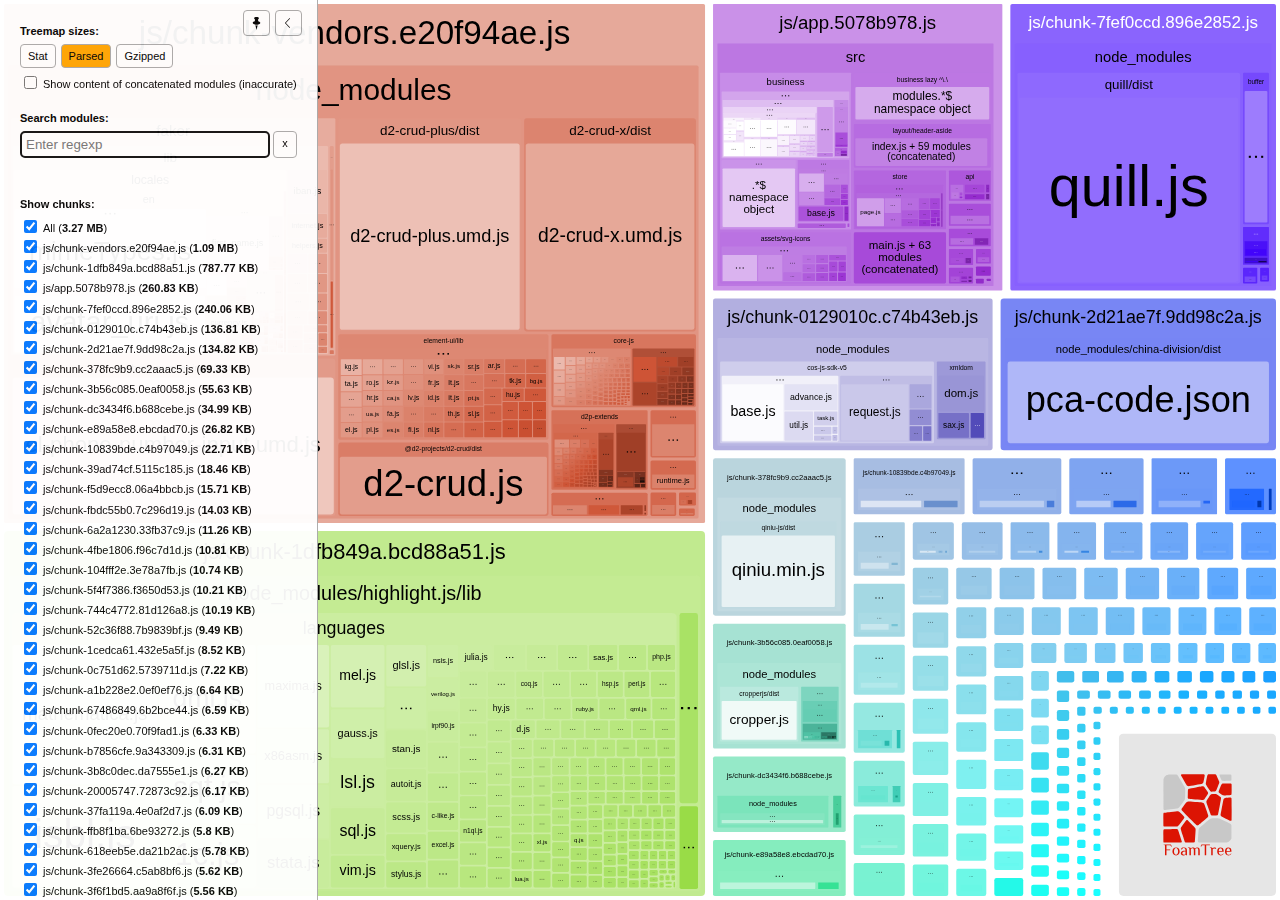
==== report.html @ 3e51a8f6 "platform pm" ====
<!DOCTYPE html>
<html>
  <head>
    <meta charset="UTF-8"/>
    <meta name="viewport" content="width=device-width, initial-scale=1"/>
    <title>platform-admin-pm [8 Sep 2020 at 11:43]</title>
    <link rel="shortcut icon" href="[data-uri]" type="image/x-icon" />

    <script>
      window.enableWebSocket = false;
    </script>
    
  <!-- viewer.js -->
  <script>
    !function(e){var t={};function n(r){if(t[r])return t[r].exports;var i=t[r]={i:r,l:!1,exports:{}};return e[r].call(i.exports,i,i.exports,n),i.l=!0,i.exports}n.m=e,n.c=t,n.d=function(e,t,r){n.o(e,t)||Object.defineProperty(e,t,{enumerable:!0,get:r})},n.r=function(e){"undefined"!=typeof Symbol&&Symbol.toStringTag&&Object.defineProperty(e,Symbol.toStringTag,{value:"Module"}),Object.defineProperty(e,"__esModule",{value:!0})},n.t=function(e,t){if(1&t&&(e=n(e)),8&t)return e;if(4&t&&"object"==typeof e&&e&&e.__esModule)return e;var r=Object.create(null);if(n.r(r),Object.defineProperty(r,"default",{enumerable:!0,value:e}),2&t&&"string"!=typeof e)for(var i in e)n.d(r,i,function(t){return e[t]}.bind(null,i));return r},n.n=function(e){var t=e&&e.__esModule?function(){return e.default}:function(){return e};return n.d(t,"a",t),t},n.o=function(e,t){return Object.prototype.hasOwnProperty.call(e,t)},n.p="/",n(n.s=69)}([function(e,t,n){var r;
/*!
  Copyright (c) 2017 Jed Watson.
  Licensed under the MIT License (MIT), see
  http://jedwatson.github.io/classnames
*/
/*!
  Copyright (c) 2017 Jed Watson.
  Licensed under the MIT License (MIT), see
  http://jedwatson.github.io/classnames
*/
!function(){"use strict";var n={}.hasOwnProperty;function i(){for(var e=[],t=0;t<arguments.length;t++){var r=arguments[t];if(r){var o=typeof r;if("string"===o||"number"===o)e.push(r);else if(Array.isArray(r)&&r.length){var a=i.apply(null,r);a&&e.push(a)}else if("object"===o)for(var s in r)n.call(r,s)&&r[s]&&e.push(s)}}return e.join(" ")}e.exports?(i.default=i,e.exports=i):void 0===(r=function(){return i}.apply(t,[]))||(e.exports=r)}()},function(e,t,n){var r=n(40);"string"==typeof r&&(r=[[e.i,r,""]]);var i={hmr:!0,transform:void 0,insertInto:void 0};n(3)(r,i);r.locals&&(e.exports=r.locals)},function(e,t,n){"use strict";e.exports=function(e){var t=[];return t.toString=function(){return this.map(function(t){var n=function(e,t){var n=e[1]||"",r=e[3];if(!r)return n;if(t&&"function"==typeof btoa){var i=(a=r,"/*# sourceMappingURL=data:application/json;charset=utf-8;base64,"+btoa(unescape(encodeURIComponent(JSON.stringify(a))))+" */"),o=r.sources.map(function(e){return"/*# sourceURL="+r.sourceRoot+e+" */"});return[n].concat(o).concat([i]).join("\n")}var a;return[n].join("\n")}(t,e);return t[2]?"@media "+t[2]+"{"+n+"}":n}).join("")},t.i=function(e,n){"string"==typeof e&&(e=[[null,e,""]]);for(var r={},i=0;i<this.length;i++){var o=this[i][0];null!=o&&(r[o]=!0)}for(i=0;i<e.length;i++){var a=e[i];null!=a[0]&&r[a[0]]||(n&&!a[2]?a[2]=n:n&&(a[2]="("+a[2]+") and ("+n+")"),t.push(a))}},t}},function(e,t,n){var r,i,o={},a=(r=function(){return window&&document&&document.all&&!window.atob},function(){return void 0===i&&(i=r.apply(this,arguments)),i}),s=function(e){var t={};return function(e,n){if("function"==typeof e)return e();if(void 0===t[e]){var r=function(e,t){return t?t.querySelector(e):document.querySelector(e)}.call(this,e,n);if(window.HTMLIFrameElement&&r instanceof window.HTMLIFrameElement)try{r=r.contentDocument.head}catch(i){r=null}t[e]=r}return t[e]}}(),u=null,l=0,c=[],h=n(29);function f(e,t){for(var n=0;n<e.length;n++){var r=e[n],i=o[r.id];if(i){i.refs++;for(var a=0;a<i.parts.length;a++)i.parts[a](r.parts[a]);for(;a<r.parts.length;a++)i.parts.push(y(r.parts[a],t))}else{var s=[];for(a=0;a<r.parts.length;a++)s.push(y(r.parts[a],t));o[r.id]={id:r.id,refs:1,parts:s}}}}function d(e,t){for(var n=[],r={},i=0;i<e.length;i++){var o=e[i],a=t.base?o[0]+t.base:o[0],s={css:o[1],media:o[2],sourceMap:o[3]};r[a]?r[a].parts.push(s):n.push(r[a]={id:a,parts:[s]})}return n}function p(e,t){var n=s(e.insertInto);if(!n)throw new Error("Couldn't find a style target. This probably means that the value for the 'insertInto' parameter is invalid.");var r=c[c.length-1];if("top"===e.insertAt)r?r.nextSibling?n.insertBefore(t,r.nextSibling):n.appendChild(t):n.insertBefore(t,n.firstChild),c.push(t);else if("bottom"===e.insertAt)n.appendChild(t);else{if("object"!=typeof e.insertAt||!e.insertAt.before)throw new Error("[Style Loader]\n\n Invalid value for parameter 'insertAt' ('options.insertAt') found.\n Must be 'top', 'bottom', or Object.\n (https://github.com/webpack-contrib/style-loader#insertat)\n");var i=s(e.insertAt.before,n);n.insertBefore(t,i)}}function g(e){if(null===e.parentNode)return!1;e.parentNode.removeChild(e);var t=c.indexOf(e);t>=0&&c.splice(t,1)}function b(e){var t=document.createElement("style");if(void 0===e.attrs.type&&(e.attrs.type="text/css"),void 0===e.attrs.nonce){var r=function(){0;return n.nc}();r&&(e.attrs.nonce=r)}return v(t,e.attrs),p(e,t),t}function v(e,t){Object.keys(t).forEach(function(n){e.setAttribute(n,t[n])})}function y(e,t){var n,r,i,o;if(t.transform&&e.css){if(!(o="function"==typeof t.transform?t.transform(e.css):t.transform.default(e.css)))return function(){};e.css=o}if(t.singleton){var a=l++;n=u||(u=b(t)),r=w.bind(null,n,a,!1),i=w.bind(null,n,a,!0)}else e.sourceMap&&"function"==typeof URL&&"function"==typeof URL.createObjectURL&&"function"==typeof URL.revokeObjectURL&&"function"==typeof Blob&&"function"==typeof btoa?(n=function(e){var t=document.createElement("link");return void 0===e.attrs.type&&(e.attrs.type="text/css"),e.attrs.rel="stylesheet",v(t,e.attrs),p(e,t),t}(t),r=function(e,t,n){var r=n.css,i=n.sourceMap,o=void 0===t.convertToAbsoluteUrls&&i;(t.convertToAbsoluteUrls||o)&&(r=h(r));i&&(r+="\n/*# sourceMappingURL=data:application/json;base64,"+btoa(unescape(encodeURIComponent(JSON.stringify(i))))+" */");var a=new Blob([r],{type:"text/css"}),s=e.href;e.href=URL.createObjectURL(a),s&&URL.revokeObjectURL(s)}.bind(null,n,t),i=function(){g(n),n.href&&URL.revokeObjectURL(n.href)}):(n=b(t),r=function(e,t){var n=t.css,r=t.media;r&&e.setAttribute("media",r);if(e.styleSheet)e.styleSheet.cssText=n;else{for(;e.firstChild;)e.removeChild(e.firstChild);e.appendChild(document.createTextNode(n))}}.bind(null,n),i=function(){g(n)});return r(e),function(t){if(t){if(t.css===e.css&&t.media===e.media&&t.sourceMap===e.sourceMap)return;r(e=t)}else i()}}e.exports=function(e,t){if("undefined"!=typeof DEBUG&&DEBUG&&"object"!=typeof document)throw new Error("The style-loader cannot be used in a non-browser environment");(t=t||{}).attrs="object"==typeof t.attrs?t.attrs:{},t.singleton||"boolean"==typeof t.singleton||(t.singleton=a()),t.insertInto||(t.insertInto="head"),t.insertAt||(t.insertAt="bottom");var n=d(e,t);return f(n,t),function(e){for(var r=[],i=0;i<n.length;i++){var a=n[i];(s=o[a.id]).refs--,r.push(s)}e&&f(d(e,t),t);for(i=0;i<r.length;i++){var s;if(0===(s=r[i]).refs){for(var u=0;u<s.parts.length;u++)s.parts[u]();delete o[s.id]}}}};var m,x=(m=[],function(e,t){return m[e]=t,m.filter(Boolean).join("\n")});function w(e,t,n,r){var i=n?"":r.css;if(e.styleSheet)e.styleSheet.cssText=x(t,i);else{var o=document.createTextNode(i),a=e.childNodes;a[t]&&e.removeChild(a[t]),a.length?e.insertBefore(o,a[t]):e.appendChild(o)}}},function(e,t,n){var r=n(32);"string"==typeof r&&(r=[[e.i,r,""]]);var i={hmr:!0,transform:void 0,insertInto:void 0};n(3)(r,i);r.locals&&(e.exports=r.locals)},function(e,t,n){"use strict";
/**
 * filesize
 *
 * @copyright 2018 Jason Mulligan <jason.mulligan@avoidwork.com>
 * @license BSD-3-Clause
 * @version 3.6.1
 */
/**
 * filesize
 *
 * @copyright 2018 Jason Mulligan <jason.mulligan@avoidwork.com>
 * @license BSD-3-Clause
 * @version 3.6.1
 */
!function(t){var n=/^(b|B)$/,r={iec:{bits:["b","Kib","Mib","Gib","Tib","Pib","Eib","Zib","Yib"],bytes:["B","KiB","MiB","GiB","TiB","PiB","EiB","ZiB","YiB"]},jedec:{bits:["b","Kb","Mb","Gb","Tb","Pb","Eb","Zb","Yb"],bytes:["B","KB","MB","GB","TB","PB","EB","ZB","YB"]}},i={iec:["","kibi","mebi","gibi","tebi","pebi","exbi","zebi","yobi"],jedec:["","kilo","mega","giga","tera","peta","exa","zetta","yotta"]};function o(e){var t,o,a,s,u,l,c,h,f,d,p,g,b,v=arguments.length>1&&void 0!==arguments[1]?arguments[1]:{},y=[],m=0,x=void 0,w=void 0;if(isNaN(e))throw new Error("Invalid arguments");return o=!0===v.bits,f=!0===v.unix,t=v.base||2,h=void 0!==v.round?v.round:f?1:2,d=void 0!==v.separator&&v.separator||"",p=void 0!==v.spacer?v.spacer:f?"":" ",b=v.symbols||v.suffixes||{},g=2===t&&v.standard||"jedec",c=v.output||"string",s=!0===v.fullform,u=v.fullforms instanceof Array?v.fullforms:[],x=void 0!==v.exponent?v.exponent:-1,a=t>2?1e3:1024,(l=(w=Number(e))<0)&&(w=-w),(-1===x||isNaN(x))&&(x=Math.floor(Math.log(w)/Math.log(a)))<0&&(x=0),x>8&&(x=8),0===w?(y[0]=0,y[1]=f?"":r[g][o?"bits":"bytes"][x]):(m=w/(2===t?Math.pow(2,10*x):Math.pow(1e3,x)),o&&(m*=8)>=a&&x<8&&(m/=a,x++),y[0]=Number(m.toFixed(x>0?h:0)),y[1]=10===t&&1===x?o?"kb":"kB":r[g][o?"bits":"bytes"][x],f&&(y[1]="jedec"===g?y[1].charAt(0):x>0?y[1].replace(/B$/,""):y[1],n.test(y[1])&&(y[0]=Math.floor(y[0]),y[1]=""))),l&&(y[0]=-y[0]),y[1]=b[y[1]]||y[1],"array"===c?y:"exponent"===c?x:"object"===c?{value:y[0],suffix:y[1],symbol:y[1]}:(s&&(y[1]=u[x]?u[x]:i[g][x]+(o?"bit":"byte")+(1===y[0]?"":"s")),d.length>0&&(y[0]=y[0].toString().replace(".",d)),y.join(p))}o.partial=function(e){return function(t){return o(t,e)}},e.exports=o}("undefined"!=typeof window&&window)},function(e,t,n){var r=n(48);"string"==typeof r&&(r=[[e.i,r,""]]);var i={hmr:!0,transform:void 0,insertInto:void 0};n(3)(r,i);r.locals&&(e.exports=r.locals)},function(e,t,n){var r=n(37);"string"==typeof r&&(r=[[e.i,r,""]]);var i={hmr:!0,transform:void 0,insertInto:void 0};n(3)(r,i);r.locals&&(e.exports=r.locals)},function(e,t,n){var r=n(59),i=n(14),o=/[&<>"']/g,a=RegExp(o.source);e.exports=function(e){return(e=i(e))&&a.test(e)?e.replace(o,r):e}},function(e,t,n){var r=n(30);"string"==typeof r&&(r=[[e.i,r,""]]);var i={hmr:!0,transform:void 0,insertInto:void 0};n(3)(r,i);r.locals&&(e.exports=r.locals)},function(e,t,n){var r=n(31);"string"==typeof r&&(r=[[e.i,r,""]]);var i={hmr:!0,transform:void 0,insertInto:void 0};n(3)(r,i);r.locals&&(e.exports=r.locals)},function(e,t,n){var r=n(36);"string"==typeof r&&(r=[[e.i,r,""]]);var i={hmr:!0,transform:void 0,insertInto:void 0};n(3)(r,i);r.locals&&(e.exports=r.locals)},function(e,t,n){var r=n(61);"string"==typeof r&&(r=[[e.i,r,""]]);var i={hmr:!0,transform:void 0,insertInto:void 0};n(3)(r,i);r.locals&&(e.exports=r.locals)},function(e,t,n){var r=n(19).Symbol;e.exports=r},function(e,t,n){var r=n(56);e.exports=function(e){return null==e?"":r(e)}},function(e,t,n){var r=n(28);"string"==typeof r&&(r=[[e.i,r,""]]);var i={hmr:!0,transform:void 0,insertInto:void 0};n(3)(r,i);r.locals&&(e.exports=r.locals)},function(e,t,n){var r=n(38);"string"==typeof r&&(r=[[e.i,r,""]]);var i={hmr:!0,transform:void 0,insertInto:void 0};n(3)(r,i);r.locals&&(e.exports=r.locals)},function(e,t,n){var r=n(39);"string"==typeof r&&(r=[[e.i,r,""]]);var i={hmr:!0,transform:void 0,insertInto:void 0};n(3)(r,i);r.locals&&(e.exports=r.locals)},function(e,t){e.exports=function(e){var t=typeof e;return null!=e&&("object"==t||"function"==t)}},function(e,t,n){var r=n(42),i="object"==typeof self&&self&&self.Object===Object&&self,o=r||i||Function("return this")();e.exports=o},function(e,t,n){var r=n(44),i=n(47),o="[object Symbol]";e.exports=function(e){return"symbol"==typeof e||i(e)&&r(e)==o}},function(e,t){var n=RegExp("[\\u200d\\ud800-\\udfff\\u0300-\\u036f\\ufe20-\\ufe2f\\u20d0-\\u20ff\\ufe0e\\ufe0f]");e.exports=function(e){return n.test(e)}},function(e,t){
/**
 * Carrot Search FoamTree HTML5 (demo variant)
 * v3.4.5, 4fa198d722d767b68d0409e88290ea6de98d1eaa/4fa198d7, build FOAMTREE-SOFTWARE4-DIST-39, Jul 26, 2017
 * 
 * Carrot Search confidential.
 * Copyright 2002-2017, Carrot Search s.c, All Rights Reserved.
 */
!function(){var e,t=function(){var e,n=window.navigator.userAgent;try{window.localStorage.setItem("ftap5caavc","ftap5caavc"),window.localStorage.removeItem("ftap5caavc"),e=!0}catch(r){e=!1}return{of:function(){return/webkit/i.test(n)},mf:function(){return/Mac/.test(n)},lf:function(){return/iPad|iPod|iPhone/.test(n)},hf:function(){return/Android/.test(n)},ii:function(){return"ontouchstart"in window||!!window.DocumentTouch&&document instanceof window.DocumentTouch},hi:function(){return e},gi:function(){var e=document.createElement("canvas");return!(!e.getContext||!e.getContext("2d"))},Dd:function(e,n){return[].forEach&&t.gi()?e&&e():n&&n()}}}(),n=function(){function e(){return window.performance&&(window.performance.now||window.performance.mozNow||window.performance.msNow||window.performance.oNow||window.performance.webkitNow)||Date.now}var t=e();return{create:function(){return{now:(t=e(),function(){return t.call(window.performance)})};var t},now:function(){return t.call(window.performance)}}}();function r(){function r(){if(!u)throw"AF0";var e=n.now();0!==l&&(o.Kd=e-l),l=e,s=s.filter(function(e){return null!==e}),o.frames++;for(var t=0;t<s.length;t++){var r=s[t];null!==r&&(!0===r.ye.call(r.Yg)?s[t]=null:m.Sc(r.repeat)&&(r.repeat=r.repeat-1,0>=r.repeat&&(s[t]=null)))}s=s.filter(function(e){return null!==e}),u=!1,i(),0!==(e=n.now()-e)&&(o.Jd=e),o.totalTime+=e,o.Oe=1e3*o.frames/o.totalTime,l=0===s.length?0:n.now()}function i(){0<s.length&&!u&&(u=!0,a(r))}var o=this.rg={frames:0,totalTime:0,Jd:0,Kd:0,Oe:0};e=o;var a=function(){return t.lf()?function(e){window.setTimeout(e,0)}:window.requestAnimationFrame||window.webkitRequestAnimationFrame||window.mozRequestAnimationFrame||window.oRequestAnimationFrame||window.msRequestAnimationFrame||(e=n.create(),function(t){var n=0;window.setTimeout(function(){var r=e.now();t(),n=e.now()-r},16>n?16-n:0)});var e}(),s=[],u=!1,l=0;this.repeat=function(e,t,n){this.cancel(e),s.push({ye:e,Yg:n,repeat:t}),i()},this.d=function(e,t){this.repeat(e,1,t)},this.cancel=function(e){for(var t=0;t<s.length;t++){var n=s[t];null!==n&&n.ye===e&&(s[t]=null)}},this.k=function(){s=[]}}var i,o=t.Dd(function(){function e(){this.buffer=[],this.oa=0,this.Gc=m.extend({},s)}function t(e){return function(){var t,n=this.buffer,r=this.oa;for(n[r++]="call",n[r++]=e,n[r++]=arguments.length,t=0;t<arguments.length;t++)n[r++]=arguments[t];this.oa=r}}function n(e){return function(){return r[e].apply(r,arguments)}}(i=document.createElement("canvas")).width=1,i.height=1;var r=i.getContext("2d"),i=["font"],a="fillStyle globalAlpha globalCompositeOperation lineCap lineDashOffset lineJoin lineWidth miterLimit shadowBlur shadowColor shadowOffsetX shadowOffsetY strokeStyle textAlign textBaseline".split(" "),s={};return a.concat(i).forEach(function(e){s[e]=r[e]}),e.prototype.clear=function(){this.oa=0},e.prototype.Na=function(){return 0===this.oa},e.prototype.Ta=function(e){e instanceof o?function(e,t,n){for(var r=0,i=e.oa,o=e.buffer;r<n;)o[i++]=t[r++];e.oa=i}(e,this.buffer,this.oa):function(e,t,n,r){for(var i=0;i<n;)switch(t[i++]){case"set":e[t[i++]]=t[i++];break;case"setGlobalAlpha":e[t[i++]]=t[i++]*r;break;case"call":var o=t[i++];switch(t[i++]){case 0:e[o]();break;case 1:e[o](t[i++]);break;case 2:e[o](t[i++],t[i++]);break;case 3:e[o](t[i++],t[i++],t[i++]);break;case 4:e[o](t[i++],t[i++],t[i++],t[i++]);break;case 5:e[o](t[i++],t[i++],t[i++],t[i++],t[i++]);break;case 6:e[o](t[i++],t[i++],t[i++],t[i++],t[i++],t[i++]);break;case 7:e[o](t[i++],t[i++],t[i++],t[i++],t[i++],t[i++],t[i++]);break;case 8:e[o](t[i++],t[i++],t[i++],t[i++],t[i++],t[i++],t[i++],t[i++]);break;case 9:e[o](t[i++],t[i++],t[i++],t[i++],t[i++],t[i++],t[i++],t[i++],t[i++]);break;default:throw"CB0"}}}(e,this.buffer,this.oa,m.B(e.globalAlpha,1))},e.prototype.replay=e.prototype.Ta,e.prototype.d=function(){return new e},e.prototype.scratch=e.prototype.d,"arc arcTo beginPath bezierCurveTo clearRect clip closePath drawImage fill fillRect fillText lineTo moveTo putImageData quadraticCurveTo rect rotate scale setLineDash setTransform stroke strokeRect strokeText transform translate".split(" ").forEach(function(n){e.prototype[n]=t(n)}),["measureText","createLinearGradient","createRadialGradient","createPattern","getLineDash"].forEach(function(t){e.prototype[t]=n(t)}),["save","restore"].forEach(function(r){e.prototype[r]=function(e,t){return function(){e.apply(this,arguments),t.apply(this,arguments)}}(t(r),n(r))}),i.forEach(function(t){Object.defineProperty(e.prototype,t,{set:function(e){r[t]=e,this.Gc[t]=e;var n=this.buffer;n[this.oa++]="set",n[this.oa++]=t,n[this.oa++]=e},get:function(){return this.Gc[t]}})}),a.forEach(function(t){Object.defineProperty(e.prototype,t,{set:function(e){this.Gc[t]=e;var n=this.buffer;n[this.oa++]="globalAlpha"===t?"setGlobalAlpha":"set",n[this.oa++]=t,n[this.oa++]=e},get:function(){return this.Gc[t]}})}),e.prototype.roundRect=function(e,t,n,r,i){this.beginPath(),this.moveTo(e+i,t),this.lineTo(e+n-i,t),this.quadraticCurveTo(e+n,t,e+n,t+i),this.lineTo(e+n,t+r-i),this.quadraticCurveTo(e+n,t+r,e+n-i,t+r),this.lineTo(e+i,t+r),this.quadraticCurveTo(e,t+r,e,t+r-i),this.lineTo(e,t+i),this.quadraticCurveTo(e,t,e+i,t),this.closePath()},e.prototype.fillPolygonWithText=function(e,t,n,r,i){i||(i={});var a={sb:m.B(i.maxFontSize,D.Ea.sb),Zc:m.B(i.minFontSize,D.Ea.Zc),lineHeight:m.B(i.lineHeight,D.Ea.lineHeight),pb:m.B(i.horizontalPadding,D.Ea.pb),eb:m.B(i.verticalPadding,D.Ea.eb),tb:m.B(i.maxTotalTextHeight,D.Ea.tb),fontFamily:m.B(i.fontFamily,D.Ea.fontFamily),fontStyle:m.B(i.fontStyle,D.Ea.fontStyle),fontVariant:m.B(i.fontVariant,D.Ea.fontVariant),fontWeight:m.B(i.fontWeight,D.Ea.fontWeight),verticalAlign:m.B(i.verticalAlign,D.Ea.verticalAlign)},s=i.cache;if(s&&m.Q(i,"area")){s.jd||(s.jd=new o);var u=i.area,l=m.B(i.cacheInvalidationThreshold,.05);e=D.xe(a,this,r,e,z.q(e,{}),{x:t,y:n},i.allowForcedSplit||!1,i.allowEllipsis||!1,s,u,l,i.invalidateCache)}else e=D.Le(a,this,r,e,z.q(e,{}),{x:t,y:n},i.allowForcedSplit||!1,i.allowEllipsis||!1);return e.la?{fit:!0,lineCount:e.mc,fontSize:e.fontSize,box:{x:e.da.x,y:e.da.y,w:e.da.f,h:e.da.i},ellipsis:e.ec}:{fit:!1}},e}),a=t.Dd(function(){function e(e){this.O=e,this.d=[],this.Ib=[void 0],this.Nc=["#SIZE#px sans-serif"],this.Ld=[0],this.Md=[1],this.ie=[0],this.je=[0],this.ke=[0],this.Qd=[10],this.hc=[10],this.Sb=[this.Ib,this.Nc,this.hc,this.Ld,this.Md,this.ie,this.Qd,this.je,this.ke],this.ga=[1,0,0,1,0,0]}function t(e){var t=e.O,n=e.Sb[0].length-1;e.Ib[n]&&(t.setLineDash(e.Ib[n]),t.Tj=e.Ld[n]),t.miterLimit=e.Qd[n],t.lineWidth=e.Md[n],t.shadowBlur=e.ie[n],t.shadowOffsetX=e.je[n],t.shadowOffsetY=e.ke[n],t.font=e.Nc[n].replace("#SIZE#",e.hc[n].toString())}function n(e,t,n){return e*n[0]+t*n[2]+n[4]}function r(e,t,n){return e*n[1]+t*n[3]+n[5]}function i(e,t){for(var n=0;n<e.length;n++)e[n]*=t[0];return e}e.prototype.save=function(){this.d.push(this.ga.slice(0));for(var e=0;e<this.Sb.length;e++){var t=this.Sb[e];t.push(t[t.length-1])}this.O.save()},e.prototype.restore=function(){this.ga=this.d.pop();for(var e=0;e<this.Sb.length;e++)this.Sb[e].pop();this.O.restore(),t(this)},e.prototype.scale=function(e,n){(r=this.ga)[0]*=e,r[1]*=e,r[2]*=n,r[3]*=n;var r=this.ga,o=this.Sb,a=o[0].length-1,s=this.Ib[a];for(s&&i(s,r),s=2;s<o.length;s++){o[s][a]*=r[0]}t(this)},e.prototype.translate=function(e,t){var n=this.ga;n[4]+=n[0]*e+n[2]*t,n[5]+=n[1]*e+n[3]*t},["moveTo","lineTo"].forEach(function(t){e.prototype[t]=function(e){return function(t,i){var o=this.ga;return this.O[e].call(this.O,n(t,i,o),r(t,i,o))}}(t)}),["clearRect","fillRect","strokeRect","rect"].forEach(function(t){e.prototype[t]=function(e){return function(t,i,o,a){var s=this.ga;return this.O[e].call(this.O,n(t,i,s),r(t,i,s),o*s[0],a*s[3])}}(t)}),"fill stroke beginPath closePath clip createImageData createPattern getImageData putImageData getLineDash setLineDash".split(" ").forEach(function(t){e.prototype[t]=function(e){return function(){return this.O[e].apply(this.O,arguments)}}(t)}),[{vb:"lineDashOffset",zb:function(e){return e.Ld}},{vb:"lineWidth",zb:function(e){return e.Md}},{vb:"miterLimit",zb:function(e){return e.Qd}},{vb:"shadowBlur",zb:function(e){return e.ie}},{vb:"shadowOffsetX",zb:function(e){return e.je}},{vb:"shadowOffsetY",zb:function(e){return e.ke}}].forEach(function(t){Object.defineProperty(e.prototype,t.vb,{set:function(e){var n=t.zb(this);e*=this.ga[0],n[n.length-1]=e,this.O[t.vb]=e}})});var o=/(\d+(?:\.\d+)?)px/;return Object.defineProperty(e.prototype,"font",{set:function(e){var t=o.exec(e);if(1<t.length){var n=this.hc.length-1;this.hc[n]=parseFloat(t[1]),this.Nc[n]=e.replace(o,"#SIZE#px"),this.O.font=this.Nc[n].replace("#SIZE#",(this.hc[n]*this.ga[0]).toString())}}}),"fillStyle globalAlpha globalCompositeOperation lineCap lineJoin shadowColor strokeStyle textAlign textBaseline".split(" ").forEach(function(t){Object.defineProperty(e.prototype,t,{set:function(e){this.O[t]=e}})}),e.prototype.arc=function(e,t,i,o,a,s){var u=this.ga;this.O.arc(n(e,t,u),r(e,t,u),i*u[0],o,a,s)},e.prototype.arcTo=function(e,t,i,o,a){var s=this.ga;this.O.arc(n(e,t,s),r(e,t,s),n(i,o,s),r(i,o,s),a*s[0])},e.prototype.bezierCurveTo=function(e,t,i,o,a,s){var u=this.ga;this.O.bezierCurveTo(n(e,t,u),r(e,t,u),n(i,o,u),r(i,o,u),n(a,s,u),r(a,s,u))},e.prototype.drawImage=function(e,t,i,o,a,s,u,l,c){function h(t,i,o,a){d.push(n(t,i,f)),d.push(r(t,i,f)),o=m.V(o)?e.width:o,a=m.V(a)?e.height:a,d.push(o*f[0]),d.push(a*f[3])}var f=this.ga,d=[e];m.V(s)?h(t,i,o,a):h(s,u,l,c),this.O.drawImage.apply(this.O,d)},e.prototype.quadraticCurveTo=function(e,t,i,o){var a=this.ga;this.O.quadraticCurveTo(n(e,t,a),r(e,t,a),n(i,o,a),r(i,o,a))},e.prototype.fillText=function(e,t,i,o){var a=this.ga;this.O.fillText(e,n(t,i,a),r(t,i,a),m.Sc(o)?o*a[0]:1e20)},e.prototype.setLineDash=function(e){e=i(e.slice(0),this.ga),this.Ib[this.Ib.length-1]=e,this.O.setLineDash(e)},e}),s=(i=!t.of()||t.lf()||t.hf()?1:7,{eh:function(){function e(e){e.beginPath(),u.le(e,l)}(a=document.createElement("canvas")).width=800,a.height=600;var t,r=a.getContext("2d"),o=a.width,a=a.height,s=0,l=[{x:0,y:100}];for(t=1;6>=t;t++)s=2*t*Math.PI/6,l.push({x:0+100*Math.sin(s),y:0+100*Math.cos(s)});t={polygonPlainFill:[e,function(e){e.fillStyle="rgb(255, 0, 0)",e.fill()}],polygonPlainStroke:[e,function(e){e.strokeStyle="rgb(128, 0, 0)",e.lineWidth=2,e.closePath(),e.stroke()}],polygonGradientFill:[e,function(e){var t=e.createRadialGradient(0,0,10,0,0,60);t.addColorStop(0,"rgb(255, 0, 0)"),t.addColorStop(1,"rgb(255, 255, 0)"),e.fillStyle=t,e.fill()}],polygonGradientStroke:[e,function(e){var t=e.createLinearGradient(-100,-100,100,100);t.addColorStop(0,"rgb(224, 0, 0)"),t.addColorStop(1,"rgb(32, 0, 0)"),e.strokeStyle=t,e.lineWidth=2,e.closePath(),e.stroke()}],polygonExposureShadow:[e,function(e){e.shadowBlur=50,e.shadowColor="rgba(0, 0, 0, 1)",e.fillStyle="rgba(0, 0, 0, 1)",e.globalCompositeOperation="source-over",e.fill(),e.shadowBlur=0,e.shadowColor="transparent",e.globalCompositeOperation="destination-out",e.fill()}],labelPlainFill:[function(e){e.fillStyle="#000",e.font="24px sans-serif",e.textAlign="center"},function(e){e.fillText("Some text",0,-16),e.fillText("for testing purposes",0,16)}]},s=100/Object.keys(t).length;var c,h=n.now(),f={};for(c in t){var d,p=t[c],g=n.now(),b=0;do{for(r.save(),r.translate(Math.random()*o,Math.random()*a),d=3*Math.random()+.5,r.scale(d,d),d=0;d<p.length;d++)p[d](r);r.restore(),b++,d=n.now()}while(d-g<s);f[c]=i*(d-g)/b}return f.total=n.now()-h,f}}),u={le:function(e,t){var n=t[0];e.moveTo(n.x,n.y);for(var r=t.length-1;0<r;r--)n=t[r],e.lineTo(n.x,n.y)},rj:function(e,t,n,r){var i,o,a,s,u,l=[],c=0,h=t.length;for(a=0;a<h;a++)i=t[a],o=t[(a+1)%h],i=z.d(i,o),i=Math.sqrt(i),l.push(i),c+=i;n=r*(n+.5*r*c/h),r={};c={};var f={};for(a=0;a<h;a++)i=t[a],o=t[(a+1)%h],s=t[(a+2)%h],u=l[(a+1)%h],u=Math.min(.5,n/u),z.Aa(1-u,o,s,c),z.Aa(u,o,s,f),0,0==a&&(s=Math.min(.5,n/l[0]),z.Aa(s,i,o,r),0,e.moveTo(r.x,r.y)),e.quadraticCurveTo(o.x,o.y,c.x,c.y),e.lineTo(f.x,f.y);return!0}};function l(e){function t(e){c[e].style.opacity=f*h[e]}function n(e){e.width=Math.round(o*e.n),e.height=Math.round(a*e.n)}function r(){return/relative|absolute|fixed/.test(window.getComputedStyle(i,null).getPropertyValue("position"))}var i,o,a,s,u,l=[],c={},h={},f=0;this.H=function(t){i=t,r()||(i.style.position="relative"),0!=i.clientWidth&&0!=i.clientHeight||I.Pa("element has zero dimensions: "+i.clientWidth+" x "+i.clientHeight+"."),i.innerHTML="",o=i.clientWidth,a=i.clientHeight,s=0!==o?o:void 0,u=0!==a?a:void 0,"embedded"===i.getAttribute("data-foamtree")&&I.Pa("visualization already embedded in the element."),i.setAttribute("data-foamtree","embedded"),e.c.p("stage:initialized",this,i,o,a)},this.lb=function(){i.removeAttribute("data-foamtree"),l=[],c={},e.c.p("stage:disposed",this,i)},this.k=function(){if(r()||(i.style.position="relative"),o=i.clientWidth,a=i.clientHeight,0!==o&&0!==a&&(o!==s||a!==u)){for(var t=l.length-1;0<=t;t--)n(l[t]);e.c.p("stage:resized",s,u,o,a),s=o,u=a}},this.fj=function(e,t){e.n=t,n(e)},this.oc=function(r,o,a){var s=document.createElement("canvas");return s.setAttribute("style","position: absolute; top: 0; bottom: 0; left: 0; right: 0; width: 100%; height: 100%; -webkit-touch-callout: none; -webkit-user-select: none; -moz-user-select: none; -ms-user-select: none; user-select: none;"),s.n=o,n(s),l.push(s),c[r]=s,h[r]=1,t(r),a||i.appendChild(s),e.c.p("stage:newLayer",r,s),s},this.kc=function(e,n){return m.V(n)||(h[e]=n,t(e)),h[e]},this.d=function(e){return m.V(e)||(f=e,m.Ga(c,function(e,n){t(n)})),f}}function c(e){function t(e,t,n){return y=!0,p.x=0,p.y=0,g.x=0,g.y=0,a=f,s.x=d.x,s.y=d.y,t(),u*=e,l=n?u/a:e,l=Math.max(.25/a,l),!0}function n(e,t){return t.x=e.x/f+d.x,t.y=e.y/f+d.y,t}function r(e,t,n,r,i,o,a,s,u){var l=(e-n)*(o-s)-(t-r)*(i-a);return!(1e-5>Math.abs(l))&&(u.x=((e*r-t*n)*(i-a)-(e-n)*(i*s-o*a))/l,u.y=((e*r-t*n)*(o-s)-(t-r)*(i*s-o*a))/l,!0)}var i,o,a=1,s={x:0,y:0},u=1,l=1,c=1,h={x:0,y:0},f=1,d={x:0,y:0},p={x:0,y:0},g={x:0,y:0},b={x:0,y:0,f:0,i:0},v={x:0,y:0,f:0,i:0,scale:1},y=!0;e.c.j("stage:initialized",function(e,t,n,r){i=n,o=r,b.x=0,b.y=0,b.f=n,b.i=r,v.x=0,v.y=0,v.f=n,v.i=r,v.scale=1}),e.c.j("stage:resized",function(e,t,n,r){function a(e){e.x*=l,e.y*=c}function u(e){a(e),e.f*=l,e.i*=c}i=n,o=r;var l=n/e,c=r/t;a(s),a(d),a(h),a(p),a(g),u(b),u(v)}),this.Yb=function(e,r){return t(r,function(){n(e,h)},!0)},this.Y=function(e,n){if(1==Math.round(1e4*n)/1e4){var i=b.x-d.x,o=b.y-d.y;return t(1,function(){},!0),this.d(-i,-o)}return t(n,function(){for(var t=!1;!t;){t=Math.random();var n=Math.random(),i=Math.random(),o=Math.random();t=r(e.x+t*e.f,e.y+n*e.i,b.x+t*b.f,b.y+n*b.i,e.x+i*e.f,e.y+o*e.i,b.x+i*b.f,b.y+o*b.i,h)}},!0)},this.sc=function(e,n){var a,s,u,l;return(a=e.f/e.i)<(s=i/o)?(u=e.i*s,l=e.i,a=e.x-.5*(u-e.f),s=e.y):a>s?(u=e.f,l=e.f*o/i,a=e.x,s=e.y-.5*(l-e.i)):(a=e.x,s=e.y,u=e.f,l=e.i),a-=u*n,u*=1+2*n,r(a,s-=l*n,d.x,d.y,a+u,s,d.x+i/f,d.y,h)?t(i/f/u,m.ta,!1):(y=!1,this.d(f*(d.x-a),f*(d.y-s)))},this.d=function(e,t){var n=Math.round(1e4*e)/1e4,r=Math.round(1e4*t)/1e4;return g.x+=n/f,g.y+=r/f,0!==n||0!==r},this.reset=function(e){return e&&this.content(0,0,i,o),this.Y({x:b.x+d.x,y:b.y+d.y,f:b.f/f,i:b.i/f},c/u)},this.Qb=function(e){c=Math.min(1,Math.round(1e4*(e||u))/1e4)},this.k=function(){return d.x<b.x?(b.x-d.x)*f:d.x+i/f>b.x+b.f?-(d.x+i/f-b.x-b.f)*f:0},this.A=function(){return d.y<b.y?(b.y-d.y)*f:d.y+o/f>b.y+b.i?-(d.y+o/f-b.y-b.i)*f:0},this.update=function(e){var t=Math.abs(Math.log(l));6>t?t=2:(t/=4,t+=3*t*(1<l?e:1-e)),t=1<l?Math.pow(e,t):1-Math.pow(1-e,t),f=a*(t=(y?t:1)*(l-1)+1),d.x=h.x-(h.x-s.x)/t,d.y=h.y-(h.y-s.y)/t,d.x-=p.x*(1-e)+g.x*e,d.y-=p.y*(1-e)+g.y*e,1===e&&(p.x=g.x,p.y=g.y),v.x=d.x,v.y=d.y,v.f=i/f,v.i=o/f,v.scale=f},this.S=function(e){return e.x=v.x,e.y=v.y,e.scale=v.scale,e},this.absolute=function(e,t){return n(e,t||{})},this.nd=function(e,t){var n=t||{};return n.x=(e.x-d.x)*f,n.y=(e.y-d.y)*f,n},this.Hc=function(e){return this.scale()<c/e},this.Rd=function(){return m.Fd(f,1)},this.scale=function(){return Math.round(1e4*f)/1e4},this.content=function(e,t,n,r){b.x=e,b.y=t,b.f=n,b.i=r},this.Jc=function(e,t){var n;for(n=e.length-1;0<=n;n--){var r=e[n];r.save(),r.scale(f,f),r.translate(-d.x,-d.y)}for(t(v),n=e.length-1;0<=n;n--)(r=e[n]).restore()}}var h=new function(){function e(e){if("hsl"==e.model||"hsla"==e.model)return e;var t,n=e.r/=255,r=e.g/=255,i=e.b/=255,o=Math.max(n,r,i),a=(o+(u=Math.min(n,r,i)))/2;if(o==u)t=u=0;else{var s=o-u,u=.5<a?s/(2-o-u):s/(o+u);switch(o){case n:t=(r-i)/s+(r<i?6:0);break;case r:t=(i-n)/s+2;break;case i:t=(n-r)/s+4}t/=6}return e.h=360*t,e.s=100*u,e.l=100*a,e.model="hsl",e}var t={h:0,s:0,l:0,a:1,model:"hsla"};this.Ba=function(n){return m.Tc(n)?e(h.Hg(n)):m.jc(n)?e(n):t},this.Hg=function(e){var n;return(n=/rgba\(\s*([^,\s]+)\s*,\s*([^,\s]+)\s*,\s*([^,\s]+)\s*,\s*([^,\s]+)\s*\)/.exec(e))&&5==n.length?{r:parseFloat(n[1]),g:parseFloat(n[2]),b:parseFloat(n[3]),a:parseFloat(n[4]),model:"rgba"}:(n=/hsla\(\s*([^,\s]+)\s*,\s*([^,%\s]+)%\s*,\s*([^,\s%]+)%\s*,\s*([^,\s]+)\s*\)/.exec(e))&&5==n.length?{h:parseFloat(n[1]),s:parseFloat(n[2]),l:parseFloat(n[3]),a:parseFloat(n[4]),model:"hsla"}:(n=/rgb\(\s*([^,\s]+)\s*,\s*([^,\s]+)\s*,\s*([^,\s]+)\s*\)/.exec(e))&&4==n.length?{r:parseFloat(n[1]),g:parseFloat(n[2]),b:parseFloat(n[3]),a:1,model:"rgb"}:(n=/hsl\(\s*([^,\s]+)\s*,\s*([^,\s%]+)%\s*,\s*([^,\s%]+)%\s*\)/.exec(e))&&4==n.length?{h:parseFloat(n[1]),s:parseFloat(n[2]),l:parseFloat(n[3]),a:1,model:"hsl"}:(n=/#([0-9a-fA-F]{2})([0-9a-fA-F]{2})([0-9a-fA-F]{2})/.exec(e))&&4==n.length?{r:parseInt(n[1],16),g:parseInt(n[2],16),b:parseInt(n[3],16),a:1,model:"rgb"}:(n=/#([0-9a-fA-F])([0-9a-fA-F])([0-9a-fA-F])/.exec(e))&&4==n.length?{r:17*parseInt(n[1],16),g:17*parseInt(n[2],16),b:17*parseInt(n[3],16),a:1,model:"rgb"}:t},this.Cg=function(e){function t(e,t,n){return 0>n&&(n+=1),1<n&&(n-=1),n<1/6?e+6*(t-e)*n:.5>n?t:n<2/3?e+(t-e)*(2/3-n)*6:e}if("rgb"==e.model||"rgba"==e.model)return Math.sqrt(e.r*e.r*.241+e.g*e.g*.691+e.b*e.b*.068)/255;var n,r;n=e.l/100;var i=e.s/100;if(r=e.h/360,0==e.Wj)n=e=r=n;else{var o=2*n-(i=.5>n?n*(1+i):n+i-n*i);n=t(o,i,r+1/3),e=t(o,i,r),r=t(o,i,r-1/3)}return Math.sqrt(65025*n*n*.241+65025*e*e*.691+65025*r*r*.068)/255},this.Ng=function(e){if(m.Tc(e))return e;if(!m.jc(e))return"#000";switch(e.model){case"hsla":return h.Ig(e);case"hsl":return h.Ac(e);case"rgba":return h.Lg(e);case"rgb":return h.Kg(e);default:return"#000"}},this.Lg=function(e){return"rgba("+(.5+e.r|0)+","+(.5+e.g|0)+","+(.5+e.b|0)+","+e.a+")"},this.Kg=function(e){return"rgba("+(.5+e.r|0)+","+(.5+e.g|0)+","+(.5+e.b|0)+")"},this.Ig=function(e){return"hsla("+(.5+e.h|0)+","+(.5+e.s|0)+"%,"+(.5+e.l|0)+"%,"+e.a+")"},this.Ac=function(e){return"hsl("+(.5+e.h|0)+","+(.5+e.s|0)+"%,"+(.5+e.l|0)+"%)"},this.Y=function(e,t,n){return"hsl("+(.5+e|0)+","+(.5+t|0)+"%,"+(.5+n|0)+"%)"}};function f(){var e,t=!1,n=[],r=this,i=new function(){this.N=function(i){return i&&(t?i.apply(r,e):n.push(i)),this},this.ih=function(e){return r=e,{then:this.N}}};this.J=function(){e=arguments;for(var i=0;i<n.length;i++)n[i].apply(r,e);return t=!0,this},this.L=function(){return i}}function d(e){var t=new f,n=e.length;if(0<e.length)for(var r=e.length-1;0<=r;r--)e[r].N(function(){0==--n&&t.J()});else t.J();return t.L()}function p(e){var t=0;this.d=function(){t++},this.k=function(){0===--t&&e()},this.clear=function(){t=0},this.A=function(){return 0===t}}var g={Ie:function(e,t,n,r){return r=r||{},e=e.getBoundingClientRect(),r.x=t-e.left,r.y=n-e.top,r}};function b(){var e=document,t={};this.addEventListener=function(n,r){var i=t[n];i||(i=[],t[n]=i),i.push(r),e.addEventListener(n,r)},this.d=function(){m.Ga(t,function(t,n){for(var r=t.length-1;0<=r;r--)e.removeEventListener(n,t[r])})}}function v(e){function n(e){return function(t){r(t)&&e.apply(this,arguments)}}function r(t){for(t=t.target;t;){if(t===e)return!0;t=t.parentElement}return!1}function i(e,t,n){o(e,n=n||{});for(var r=0;r<t.length;r++)t[r].call(e.target,n);return(void 0===n.Mb&&n.zi||"prevent"===n.Mb)&&e.preventDefault(),n}function o(t,n){return g.Ie(e,t.clientX,t.clientY,n),n.altKey=t.altKey,n.metaKey=t.metaKey,n.ctrlKey=t.ctrlKey,n.shiftKey=t.shiftKey,n.xb=3===t.which,n}var a=new b,s=[],u=[],l=[],c=[],h=[],f=[],d=[],p=[],v=[],y=[],m=[];this.d=function(e){s.push(e)},this.k=function(e){h.push(e)},this.ya=function(e){u.push(e)},this.Ba=function(e){l.push(e)},this.Pa=function(e){c.push(e)},this.Aa=function(e){m.push(e)},this.za=function(e){f.push(e)},this.Ja=function(e){d.push(e)},this.Y=function(e){p.push(e)},this.A=function(e){v.push(e)},this.S=function(e){y.push(e)},this.lb=function(){a.d()};var x,w,C,S,T={x:0,y:0},M={x:0,y:0},k=!1,j=!1;a.addEventListener("mousedown",n(function(t){if(t.target!==e){var n=i(t,l);M.x=n.x,M.y=n.y,T.x=n.x,T.y=n.y,k=!0,i(t,p),w=!1,x=window.setTimeout(function(){100>z.d(T,n)&&(window.clearTimeout(S),i(t,u),w=!0)},400)}})),a.addEventListener("mouseup",function(e){if(i(e,c),k){if(j&&i(e,y),window.clearTimeout(x),!w&&!j&&r(e)){var t=function(e){var t={};return t.x=e.pageX,t.y=e.pageY,t}(e);C&&100>z.d(t,C)?i(e,h):i(e,s),C=t,S=window.setTimeout(function(){C=null},350)}j=k=!1}}),a.addEventListener("mousemove",function(e){var t=o(e,{});r(e)&&i(e,f,{type:"move"}),T.x=t.x,T.y=t.y,k&&!j&&100<z.d(M,T)&&(j=!0),j&&i(e,v,t)}),a.addEventListener("mouseout",n(function(e){i(e,d,{type:"out"})})),a.addEventListener(void 0!==document.onmousewheel?"mousewheel":"MozMousePixelScroll",n(function(e){var n=e.wheelDelta,r=e.detail;i(e,m,{wd:(r?n?0<n/r/40*r?1:-1:-r/(t.mf()?40:19):n/40)/3,zi:!0})})),a.addEventListener("contextmenu",n(function(e){e.preventDefault()}))}var y=function(){function e(e){return function(t){return Math.pow(t,e)}}function t(e){return function(t){return 1-Math.pow(1-t,e)}}function n(e){return function(t){return 1>(t*=2)?.5*Math.pow(t,e):1-.5*Math.abs(Math.pow(2-t,e))}}function r(e){return function(t){for(var n=0;n<e.length;n++)t=(0,e[n])(t);return t}}return{pa:function(e){switch(e){case"linear":return y.Jb;case"bounce":return y.Vg;case"squareIn":return y.og;case"squareOut":return y.Rb;case"squareInOut":return y.pg;case"cubicIn":return y.Zg;case"cubicOut":return y.ze;case"cubicInOut":return y.$g;case"quadIn":return y.Ri;case"quadOut":return y.Ti;case"quadInOut":return y.Si;default:return y.Jb}},Jb:function(e){return e},Vg:r([n(2),function(e){return 0===e?0:1===e?1:e*(e*(e*(e*(25.9425*e-85.88)+105.78)-58.69)+13.8475)}]),og:e(2),Rb:t(2),pg:n(2),Zg:e(3),ze:t(3),$g:n(3),Ri:e(2),Ti:t(2),Si:n(2),d:r}}(),m={V:function(e){return void 0===e},nf:function(e){return null===e},Sc:function(e){return"[object Number]"===Object.prototype.toString.call(e)},Tc:function(e){return"[object String]"===Object.prototype.toString.call(e)},Gd:function(e){return"function"==typeof e},jc:function(e){return e===Object(e)},Fd:function(e,t){return 1e-6>e-t&&-1e-6<e-t},jf:function(e){return m.V(e)||m.nf(e)||m.Tc(e)&&!/\S/.test(e)},Q:function(e,t){return e&&e.hasOwnProperty(t)},ob:function(e,t){if(e)for(var n=t.length-1;0<=n;n--)if(e.hasOwnProperty(t[n]))return!0;return!1},extend:function(e){return m.dh(Array.prototype.slice.call(arguments,1),function(t){if(t)for(var n in t)t.hasOwnProperty(n)&&(e[n]=t[n])}),e},A:function(e,t){return e.map(function(e){return e[t]},[])},dh:function(e,t,n){null!=e&&(e.forEach?e.forEach(t,n):m.Ga(e,t,n))},Ga:function(e,t,n){for(var r in e)if(e.hasOwnProperty(r)&&!1===t.call(n,e[r],r,e))break},B:function(){for(var e=0;e<arguments.length;e++){var t=arguments[e];if(!(m.V(t)||m.Sc(t)&&isNaN(t)||m.Tc(t)&&m.jf(t)))return t}},cg:function(e,t){var n=e.indexOf(t);0<=n&&e.splice(n,1)},ah:function(e,t,n){var r;return function(){var i=this,o=arguments,a=n&&!r;clearTimeout(r),r=setTimeout(function(){r=null,n||e.apply(i,o)},t),a&&e.apply(i,o)}},defer:function(e){setTimeout(e,1)},k:function(e){return e},ta:function(){}},x={ji:function(e,n,r){return t.hi()?function(){var t=n+":"+JSON.stringify(arguments),i=window.localStorage.getItem(t);return i&&(i=JSON.parse(i)),i&&Date.now()-i.t<r?i.v:(i=e.apply(this,arguments),window.localStorage.setItem(t,JSON.stringify({v:i,t:Date.now()})),i)}:e}},w={m:function(e,t){function n(){var n=[];if(Array.isArray(e))for(var r=0;r<e.length;r++){var i=e[r];i&&n.push(i.apply(t,arguments))}else e&&n.push(e.apply(t,arguments));return n}return n.empty=function(){return 0===e.length&&!m.Gd(e)},n}};function C(){var e={};this.j=function(t,n){var r=e[t];r||(r=[],e[t]=r),r.push(n)},this.p=function(t,n){var r=e[t];if(r)for(var i=Array.prototype.slice.call(arguments,1),o=0;o<r.length;o++)r[o].apply(this,i)}}var S={kg:function(e){for(var t="",n=0;n<e.length;n++)t+=String.fromCharCode(1^e.charCodeAt(n));return t}};function T(e){function t(t,n,r){var l,c=this,h=0;this.id=a++,this.name=r||"{unnamed on "+t+"}",this.target=function(){return t},this.Gb=function(){return-1!=u.indexOf(c)},this.start=function(){if(!c.Gb()){if(-1==u.indexOf(c)){var t=s.now();!0===c.xf(t)&&(u=u.slice()).push(c)}0<u.length&&e.repeat(i)}return this},this.stop=function(){for(o(c);l<n.length;l++){var e=n[l];e.jb&&e.Ya.call()}return this},this.eg=function(){l=void 0},this.xf=function(e){var t;if(h++,0!==n.length)for(m.V(l)?(t=n[l=0]).W&&t.W.call(t,e,h,c):t=n[l];l<n.length;){if(t.Ya&&t.Ya.call(t,e,h,c))return!0;t.Da&&t.Da.call(t,e,h,c),m.V(l)&&(l=-1),++l<n.length&&((t=n[l]).W&&t.W.call(t,e,h,c))}return!1}}function r(e){return m.V(e)?u.slice():u.filter(function(t){return t.target()===e})}function i(){!function(){var e=s.now();u.forEach(function(t){!0!==t.xf(e)&&o(t)})}(),0==u.length&&e.cancel(i)}function o(e){u=u.filter(function(t){return t!==e})}var a=0,s=n.create(),u=[];this.d=function(){for(var e=u.length-1;0<=e;e--)u[e].stop();u=[]},this.D=function(){function e(){}function n(e){var t,n,r=e.target,i=e.duration,o=e.ca;this.W=function(){for(var i in t={},e.G)r.hasOwnProperty(i)&&(t[i]={start:m.V(e.G[i].start)?r[i]:m.Gd(e.G[i].start)?e.G[i].start.call(void 0):e.G[i].start,end:m.V(e.G[i].end)?r[i]:m.Gd(e.G[i].end)?e.G[i].end.call(void 0):e.G[i].end,P:m.V(e.G[i].P)?y.Jb:e.G[i].P});n=s.now()},this.Ya=function(){var e,a=s.now()-n;a=0===i?1:Math.min(i,a)/i;for(e in t){var u=t[e];r[e]=u.start+(u.end-u.start)*u.P(a)}return o&&o.call(r,a),1>a}}function i(e,t,n){this.jb=n,this.Ya=function(){return e.call(t),!1}}function o(e){var t;this.W=function(n,r){t=r+e},this.Ya=function(e,n){return n<t}}function a(e){var t;this.W=function(n){t=n+e},this.Ya=function(e){return e<t}}function u(e){this.W=function(){e.forEach(function(e){e.start()})},this.Ya=function(){for(var t=0;t<e.length;t++)if(e[t].Gb())return!0;return!1}}return e.m=function(e,r){return new function(){function s(t,n,r,o){return n?(m.V(r)&&(r=e),t.Bb(new i(n,r,o))):t}var l=[];this.Bb=function(e){return l.push(e),this},this.fb=function(e){return this.Bb(new a(e))},this.oe=function(e){return this.Bb(new o(e||1))},this.call=function(e,t){return s(this,e,t,!1)},this.jb=function(e,t){return s(this,e,t,!0)},this.ia=function(t){return m.V(t.target)&&(t.target=e),this.Bb(new n(t))},this.Za=function(e){return this.Bb(new u(e))},this.eg=function(){return this.Bb({Ya:function(e,t){return t.eg(),!0}})},this.xa=function(){return new t(e,l,r)},this.start=function(){return this.xa().start()},this.Fg=function(){var e=new f;return this.oe().call(e.J).xa(),e.L()},this.bb=function(){var e=this.Fg();return this.start(),e}}},e.tc=function(t){return r(t).forEach(function(e){e.stop()}),e.m(t,void 0)},e}()}var M=function(){var e={He:function(e,t){if(e.e)for(var n=e.e,r=0;r<n.length;r++)t(n[r],r)},Kc:function(t,n){if(t.e)for(var r=t.e,i=0;i<r.length;i++)if(!1===e.Kc(r[i],n)||!1===n(r[i],i))return!1}};return e.F=e.Kc,e.Lc=function(t,n){if(t.e)for(var r=t.e,i=0;i<r.length;i++)if(!1===n(r[i],i)||!1===e.Lc(r[i],n))return!1},e.Fa=function(t,n){if(t.e)for(var r=t.e,i=0;i<r.length;i++)if(!1===e.Fa(r[i],n))return!1;return n(t)},e.Nj=e.Fa,e.xd=function(t,n){!1!==n(t)&&e.Lc(t,n)},e.Mc=function(t,n){var r=[];return e.Lc(t,function(e){r.push(e)}),n?r.filter(n):r},e.Ge=function(e,t){for(var n=e.parent;n&&!1!==t(n);)n=n.parent},e.ki=function(e,t){for(var n=e.parent;n&&n!==t;)n=n.parent;return!!n},e}(),z=new function(){function e(e,t){var n=e.x-t.x,r=e.y-t.y;return n*n+r*r}function t(e,t,n){for(var r=0;r<e.length;r++){var i=z.za(e[r],e[r+1]||e[0],t,n,!0);if(i)return i}}return this.za=function(e,t,n,r,i){var o=e.x;e=e.y;var a=t.x-o;t=t.y-e;var s=n.x,u=n.y;n=r.x-s;var l=r.y-u;if(!(1e-12>=(r=a*l-n*t)&&-1e-12<=r)&&(n=((s-=o)*l-n*(u-=e))/r,0<=(r=(s*t-a*u)/r)&&(i||1>=r)&&0<=n&&1>=n))return{x:o+a*n,y:e+t*n}},this.Jg=function(e,t,n,r){var i=e.x;e=e.y;var o=t.x-i;t=t.y-e;var a=n.x;n=n.y;var s=r.x-a,u=o*(r=r.y-n)-s*t;if(!(1e-12>=u&&-1e-12<=u)&&(0<=(r=((a-i)*r-s*(n-e))/u)&&1>=r))return{x:i+o*r,y:e+t*r}},this.Bc=function(e,n,r){for(var i,o=z.k(n,{}),a=(l=z.k(r,{})).x-o.x,s=l.y-o.y,u=[],l=0;l<r.length;l++)i=r[l],u.push({x:i.x-a,y:i.y-s});for(r=[],i=[],l=0;l<e.length;l++){var c=e[l];(f=t(n,o,c))?(r.push(f),i.push(t(u,o,c))):(r.push(null),i.push(null))}for(l=0;l<e.length;l++)if(f=r[l],c=i[l],f&&c){n=e[l];u=o;var h=f.x-o.x,f=f.y-o.y;if(1e-12<(f=Math.sqrt(h*h+f*f))){h=n.x-o.x;var d=n.y-o.y;f=Math.sqrt(h*h+d*d)/f;n.x=u.x+f*(c.x-u.x),n.y=u.y+f*(c.y-u.y)}else n.x=u.x,n.y=u.y}for(l=0;l<e.length;l++)(i=e[l]).x+=a,i.y+=s},this.q=function(e,t){if(0!==e.length){var n,r,i,o;n=r=e[0].x,i=o=e[0].y;for(var a=e.length;0<--a;)n=Math.min(n,e[a].x),r=Math.max(r,e[a].x),i=Math.min(i,e[a].y),o=Math.max(o,e[a].y);return t.x=n,t.y=i,t.f=r-n,t.i=o-i,t}},this.A=function(e){return[{x:e.x,y:e.y},{x:e.x+e.f,y:e.y},{x:e.x+e.f,y:e.y+e.i},{x:e.x,y:e.y+e.i}]},this.k=function(e,t){for(var n=0,r=0,i=e.length,o=e[0],a=0,s=1;s<i-1;s++){var u=e[s],l=e[s+1],c=o.y+u.y+l.y,h=(u.x-o.x)*(l.y-o.y)-(l.x-o.x)*(u.y-o.y);n=n+h*(o.x+u.x+l.x),r=r+h*c,a=a+h}return t.x=n/(3*a),t.y=r/(3*a),t.ja=a/2,t},this.re=function(e,t){this.k(e,t),t.Ob=Math.sqrt(t.ja/Math.PI)},this.Va=function(e,t){for(var n=0;n<e.length;n++){var r=e[n],i=e[n+1]||e[0];if(0>(t.y-r.y)*(i.x-r.x)-(t.x-r.x)*(i.y-r.y))return!1}return!0},this.Mg=function(e,t,n){var r=e.x,i=t.x;if(e.x>t.x&&(r=t.x,i=e.x),i>n.x+n.f&&(i=n.x+n.f),r<n.x&&(r=n.x),r>i)return!1;var o=e.y,a=t.y,s=t.x-e.x;return 1e-7<Math.abs(s)&&(o=(a=(t.y-e.y)/s)*r+(e=e.y-a*e.x),a=a*i+e),o>a&&(r=a,a=o,o=r),a>n.y+n.i&&(a=n.y+n.i),o<n.y&&(o=n.y),o<=a},this.se=function(n,r,i,o,a){var s,u;function l(i,o,a){if(r.x===f.x&&r.y===f.y)return a;var l=t(n,r,f),h=Math.sqrt(e(l,r)/(i*i+o*o));return h<c?(c=h,s=l.x,u=l.y,0!==o?Math.abs(u-r.y)/Math.abs(o):Math.abs(s-r.x)/Math.abs(i)):a}o=m.B(o,.5),a=m.B(a,.5),i=m.B(i,1);var c=Number.MAX_VALUE;u=s=0;var h,f={x:0,y:0},d=o*i;return i*=1-o,o=1-a,f.x=r.x-d,f.y=r.y-a,h=l(d,a,h),f.x=r.x+i,f.y=r.y-a,h=l(i,a,h),f.x=r.x-d,f.y=r.y+o,h=l(d,o,h),f.x=r.x+i,f.y=r.y+o,l(i,o,h)},this.Eg=function(e,t){function n(e,t,n){var r=t.x,i=n.x;t=t.y;var o=i-r,a=(n=n.y)-t;return Math.abs(a*e.x-o*e.y-r*n+i*t)/Math.sqrt(o*o+a*a)}for(var r=e.length,i=n(t,e[r-1],e[0]),o=0;o<r-1;o++){var a=n(t,e[o],e[o+1]);a<i&&(i=a)}return i},this.Wb=function(e,t,n){var r;n={x:t.x+Math.cos(n),y:t.y-Math.sin(n)};var i=[],o=[],a=e.length;for(r=0;r<a;r++){if((s=z.Jg(e[r],e[(r+1)%a],t,n))&&(i.push(s),2==o.push(r)))break}if(2==i.length){var s=i[0],u=(i=i[1],o[0]),l=(o=o[1],[i,s]);for(r=u+1;r<=o;r++)l.push(e[r]);for(r=[s,i];o!=u;)o=(o+1)%a,r.push(e[o]);return e=[l,r],a=n.x-t.x,r=i.x-s.x,0===a&&(a=n.y-t.y,r=i.y-s.y),(0>a?-1:0<a?1:0)!=(0>r?-1:0<r?1:0)&&e.reverse(),e}},this.Aa=function(e,t,n,r){return r.x=e*(t.x-n.x)+n.x,r.y=e*(t.y-n.y)+n.y,r},this.d=e,this.qe=function(e,n,r){if(m.Sc(n))n=2*Math.PI*n/360;else{var i=z.q(e,{});switch(n){case"random":n=Math.random()*Math.PI*2;break;case"top":n=Math.atan2(-i.i,0);break;case"bottom":n=Math.atan2(i.i,0);break;case"topleft":n=Math.atan2(-i.i,-i.f);break;default:n=Math.atan2(i.i,i.f)}}return i=z.k(e,{}),z.Aa(r,t(e,i,{x:i.x+Math.cos(n),y:i.y+Math.sin(n)}),i,{})},this},k=new function(){function e(e,t){this.face=e,this.kd=t,this.pc=this.dd=null}function t(e,t,n){this.ma=[e,t,n],this.C=Array(3);var r=t.y-e.y,i=n.z-e.z,o=t.x-e.x;t=t.z-e.z;var a=n.x-e.x;e=n.y-e.y,this.Oa={x:r*i-t*e,y:t*a-o*i,z:o*e-r*a},this.kb=[],this.td=this.visible=!1}this.S=function(r){function o(t,n,r){var i,o,a=t.ma[0],u=(h=t.Oa).x,l=h.y,h=h.z,f=Array(c);for(i=(n=n.kb).length,s=0;s<i;s++)f[(o=n[s].kd).index]=!0,0>u*(o.x-a.x)+l*(o.y-a.y)+h*(o.z-a.z)&&e.d(t,o);for(i=(n=r.kb).length,s=0;s<i;s++)!0!==f[(o=n[s].kd).index]&&0>u*(o.x-a.x)+l*(o.y-a.y)+h*(o.z-a.z)&&e.d(t,o)}var a,s,u,l,c=r.length;for(a=0;a<c;a++)r[a].index=a,r[a].$b=null;var h,f=[];if(0<(h=function(){function n(e,n,r,i){var o=(n.y-e.y)*(r.z-e.z)-(n.z-e.z)*(r.y-e.y),a=(n.z-e.z)*(r.x-e.x)-(n.x-e.x)*(r.z-e.z),s=(n.x-e.x)*(r.y-e.y)-(n.y-e.y)*(r.x-e.x);return o*i.x+a*i.y+s*i.z>o*e.x+a*e.y+s*e.z?new t(e,n,r):new t(r,n,e)}function i(e,t,n,r){function i(e,t,n){return(e=e.ma)[((t=e[0]==t?0:e[1]==t?1:2)+1)%3]!=n?(t+2)%3:t}t.C[i(t,n,r)]=e,e.C[i(e,r,n)]=t}if(4>c)return 0;var o=r[0],a=r[1],s=r[2],u=r[3],l=n(o,a,s,u),h=n(o,s,u,a),d=n(o,a,u,s),p=n(a,s,u,o);for(i(l,h,s,o),i(l,d,o,a),i(l,p,a,s),i(h,d,u,o),i(h,p,s,u),i(d,p,u,a),f.push(l,h,d,p),o=4;o<c;o++)for(a=r[o],s=0;4>s;s++)l=(u=f[s]).ma[0],0>(h=u.Oa).x*(a.x-l.x)+h.y*(a.y-l.y)+h.z*(a.z-l.z)&&e.d(u,a);return 4}())){for(;h<c;){if((u=r[h]).$b){for(a=u.$b;null!==a;)a.face.visible=!0,a=a.pc;var d,p;a=0;e:for(;a<f.length;a++)if(l=f[a],!1===l.visible){var g=l.C;for(s=0;3>s;s++)if(!0===g[s].visible){d=l,p=s;break e}}l=[];g=[];var b=d,v=p;do{if(l.push(b),g.push(v),v=(v+1)%3,!1===b.C[v].visible)do{for(a=b.ma[v],b=b.C[v],s=0;3>s;s++)b.ma[s]==a&&(v=s)}while(!1===b.C[v].visible&&(b!==d||v!==p))}while(b!==d||v!==p);var y=null,m=null;for(a=0;a<l.length;a++){b=l[a],v=g[a];var x,w=b.C[v],C=b.ma[(v+1)%3],S=b.ma[v],T=C.y-u.y,M=S.z-u.z,z=C.x-u.x,k=C.z-u.z,j=S.x-u.x,L=S.y-u.y;0<i.length?((x=i.pop()).ma[0]=u,x.ma[1]=C,x.ma[2]=S,x.Oa.x=T*M-k*L,x.Oa.y=k*j-z*M,x.Oa.z=z*L-T*j,x.kb.length=0,x.visible=!1,x.td=!0):x={ma:[u,C,S],C:Array(3),Oa:{x:T*M-k*L,y:k*j-z*M,z:z*L-T*j},kb:[],visible:!1},f.push(x),b.C[v]=x,x.C[1]=b,null!==m&&(m.C[0]=x,x.C[2]=m),m=x,null===y&&(y=x),o(x,b,w)}for(m.C[0]=y,y.C[2]=m,a=[],s=0;s<f.length;s++)if(!0===(l=f[s]).visible){for(b=(g=l.kb).length,u=0;u<b;u++)y=(v=g[u]).dd,m=v.pc,null!==y&&(y.pc=m),null!==m&&(m.dd=y),null===y&&(v.kd.$b=m),n.push(v);l.td&&i.push(l)}else a.push(l);f=a}h++}for(a=0;a<f.length;a++)(l=f[a]).td&&i.push(l)}return{Je:f}},e.d=function(t,r){var i;0<n.length?((i=n.pop()).face=t,i.kd=r,i.pc=null,i.dd=null):i=new e(t,r),t.kb.push(i);var o=r.$b;null!==o&&(o.dd=i),i.pc=o,r.$b=i};for(var n=Array(2e3),r=0;r<n.length;r++)n[r]=new e(null,null);var i=Array(1e3);for(r=0;r<i.length;r++)i[r]={ma:Array(3),C:Array(3),Oa:{x:0,y:0,z:0},kb:[],visible:!1}},j=new function(){function e(e,n,r,i,o,a,s,u){var l=(e-r)*(a-u)-(n-i)*(o-s);return Math.abs(l)<t?void 0:{x:((e*i-n*r)*(o-s)-(e-r)*(o*u-a*s))/l,y:((e*i-n*r)*(a-u)-(n-i)*(o*u-a*s))/l}}var t=1e-12;return this.cb=function(n,r){for(var i=n[0],o=i.x,a=i.y,s=i.x,u=i.y,l=n.length-1;0<l;l--)i=n[l],o=Math.min(o,i.x),a=Math.min(a,i.y),s=Math.max(s,i.x),u=Math.max(u,i.y);if(s-o<3*r||u-a<3*r)i=void 0;else{e:{for(null==(i=!0)&&(i=!1),o=[],a=n.length,s=0;s<=a;s++){u=n[s%a],l=n[(s+1)%a];var c,h,f,d=n[(s+2)%a];c=l.x-u.x,h=l.y-u.y;var p=r*c/(f=Math.sqrt(c*c+h*h)),g=r*h/f;if(c=d.x-l.x,h=d.y-l.y,c=r*c/(f=Math.sqrt(c*c+h*h)),h=r*h/f,(u=e(u.x-g,u.y+p,l.x-g,l.y+p,l.x-h,l.y+c,d.x-h,d.y+c))&&(o.push(u),d=o.length,i&&3<=d&&(u=o[d-3],l=o[d-2],d=o[d-1],0>(l.x-u.x)*(d.y-u.y)-(d.x-u.x)*(l.y-u.y)))){i=void 0;break e}}o.shift(),i=3>o.length?void 0:o}if(!i)e:{for(o=n.slice(0),i=0;i<n.length;i++){if(s=n[i%n.length],d=(l=n[(i+1)%n.length]).x-s.x,a=l.y-s.y,d=r*d/(u=Math.sqrt(d*d+a*a)),u=r*a/u,a=s.x-u,s=s.y+d,u=l.x-u,l=l.y+d,0!=o.length){for(g=a-u,h=s-l,d=[],c=f=!0,p=void 0,p=0;p<o.length;p++){var b=g*(s-o[p].y)-(a-o[p].x)*h;b<=t&&b>=-t&&(b=0),d.push(b),0<b&&(f=!1),0>b&&(c=!1)}if(f)o=[];else if(!c){for(g=[],p=0;p<o.length;p++)h=(p+1)%o.length,f=d[p],c=d[h],0<=f&&g.push(o[p]),(0<f&&0>c||0>f&&0<c)&&g.push(e(o[p].x,o[p].y,o[h].x,o[h].y,a,s,u,l));o=g}}if(3>o.length){i=void 0;break e}}i=o}}return i},this},L=new function(){function e(e){for(var t=o=e[0].x,n=a=e[0].y,r=1;r<e.length;r++){var i=e[r],o=Math.min(o,i.x),a=Math.min(a,i.y);t=Math.max(t,i.x),n=Math.max(n,i.y)}return[{x:o+2*(e=t-o),y:a+2*(n-=a),f:0},{x:o+2*e,y:a-2*n,f:0},{x:o-2*e,y:a+2*n,f:0}]}var t=1e-12;this.S=function(n,r){function i(e){var t=[e[0]],n=e[0][0],r=e[0][1],i=e.length,o=1;e:for(;o<i;o++)for(var a=1;a<i;a++){var s=e[a];if(null!==s){if(s[1]===n){if(t.unshift(s),n=s[0],e[a]=null,t.length===i)break e;continue}if(s[0]===r&&(t.push(s),r=s[1],e[a]=null,t.length===i))break e}}return t[0][0]!=t[i-1][1]&&t.push([t[i-1][1],t[0][0]]),t}function o(e,n,r,i){var o,a=[],s=[],u=r.length,l=n.length,c=0,h=-1,f=-1,d=-1,p=null,g=i;for(i=0;i<u;i++){var b=(g+1)%u,v=r[g][0],y=r[b][0];if(z.d(v.ha,y.ha)>t)if(v.ub&&y.ub){var m=[],x=[];for(o=0;o<l&&(h=(c+1)%l,!(p=z.za(n[c],n[h],v.ha,y.ha,!1))||(x.push(c),2!==m.push(p)));o++)c=h;if(2===m.length){if(h=m[1],v=(p=z.d(v.ha,m[0]))<(h=z.d(v.ha,h))?0:1,p=p<h?1:0,h=x[v],-1===f&&(f=h),-1!==d)for(;h!=d;)d=(d+1)%l,a.push(n[d]),s.push(null);a.push(m[v],m[p]),s.push(r[g][2],null),d=x[p]}}else if(v.ub&&!y.ub)for(o=0;o<l;o++){if(h=(c+1)%l,p=z.za(n[c],n[h],v.ha,y.ha,!1)){if(-1!==d)for(m=d;c!=m;)m=(m+1)%l,a.push(n[m]),s.push(null);a.push(p),s.push(r[g][2]),-1===f&&(f=c);break}c=h}else if(!v.ub&&y.ub)for(o=0;o<l;o++){if(h=(c+1)%l,p=z.za(n[c],n[h],v.ha,y.ha,!1)){a.push(v.ha,p),s.push(r[g][2],null),d=c;break}c=h}else a.push(v.ha),s.push(r[g][2]);g=b}if(0==a.length)s=a=null;else if(-1!==d)for(;f!=d;)d=(d+1)%l,a.push(n[d]),s.push(null);e.o=a,e.C=s}if(1===n.length)n[0].o=r.slice(0),n[0].C=[];else{var a,s;s=e(r);var u,l=[];for(a=0;a<s.length;a++)u=s[a],l.push({x:u.x,y:u.y,z:u.x*u.x+u.y*u.y-u.f});for(a=0;a<n.length;a++)(u=n[a]).o=null,l.push({x:u.x,y:u.y,z:u.x*u.x+u.y*u.y-u.f});var c=k.S(l).Je;for(function(){for(a=0;a<c.length;a++){var e=c[a],t=(i=e.ma)[0],n=i[1],r=i[2],i=t.x,o=t.y,s=(t=t.z,n.x),u=n.y,l=(n=n.z,r.x),h=r.y,f=(r=r.z,i*(u-h)+s*(h-o)+l*(o-u));e.ha={x:-(o*(n-r)+u*(r-t)+h*(t-n))/f/2,y:-(t*(s-l)+n*(l-i)+r*(i-s))/f/2}}}(),function(e){for(a=0;a<c.length;a++){var t=c[a];t.ub=!z.Va(e,t.ha)}}(r),l=function(e,t){var n,r=Array(t.length);for(n=0;n<r.length;n++)r[n]=[];for(n=0;n<e.length;n++){var i=e[n];if(!(0>i.Oa.z))for(var o=i.C,a=0;a<o.length;a++){var s=o[a];if(!(0>s.Oa.z)){var u=(l=i.ma)[(a+1)%3].index,l=l[a].index;2<u&&r[u-3].push([i,s,2<l?t[l-3]:null])}}}return r}(c,n),a=0;a<n.length;a++)if(0!==(u=l[a]).length){var h=n[a],f=(u=i(u)).length,d=-1;for(s=0;s<f;s++)u[s][0].ub&&(d=s);if(0<=d)o(h,r,u,d);else{d=[];var p=[];for(s=0;s<f;s++)z.d(u[s][0].ha,u[(s+1)%f][0].ha)>t&&(d.push(u[s][0].ha),p.push(u[s][2]));h.o=d,h.C=p}h.o&&3>h.o.length&&(h.o=null,h.C=null)}}},this.zc=function(t,n){var r,i,o=!1,a=t.length;for(i=0;i<a;i++)null===(r=t[i]).o&&(o=!0),r.pe=r.f;if(o){o=e(n);var s,u,l=[];for(i=t.length,r=0;r<o.length;r++)s=o[r],l.push({x:s.x,y:s.y,z:s.x*s.x+s.y*s.y});for(r=0;r<i;r++)s=t[r],l.push({x:s.x,y:s.y,z:s.x*s.x+s.y*s.y});for(s=k.S(l).Je,o=Array(i),r=0;r<i;r++)o[r]={};for(l=s.length,r=0;r<l;r++)if(0<(u=s[r]).Oa.z){var c=u.ma,h=c.length;for(u=0;u<h-1;u++){var f=c[u].index-3,d=c[u+1].index-3;0<=f&&0<=d&&(o[f][d]=!0,o[d][f]=!0)}u=c[0].index-3,0<=d&&0<=u&&(o[d][u]=!0,o[u][d]=!0)}for(r=0;r<i;r++){u=o[r],s=t[r];var p;d=Number.MAX_VALUE,l=null;for(p in u)u=t[p],d>(c=z.d(s,u))&&(d=c,l=u);s.Uj=l,s.vf=Math.sqrt(d)}for(i=0;i<a;i++)r=t[i],p=Math.min(Math.sqrt(r.f),.95*r.vf),r.f=p*p;for(this.S(t,n),i=0;i<a;i++)(r=t[i]).pe!==r.f&&0<r.uc&&(p=Math.min(r.uc,r.pe-r.f),r.f+=p,r.uc-=p)}}},_=new function(){this.Dg=function(e){for(var t=0,n=(e=e.e).length,r=0;r<n;r++){var i=e[r];if(i.o){var o=i.x,a=i.y;z.k(i.o,i),t<(i=(0<(o-=i.x)?o:-o)+(0<(i=a-i.y)?i:-i))&&(t=i)}}return t},this.ya=function(e,t){var n,r,i,o,a=e.e;switch(t){case"random":return e.e[Math.floor(a.length*Math.random())];case"topleft":var s=(n=a[0]).x+n.y;for(o=1;o<a.length;o++)(i=(r=a[o]).x+r.y)<s&&(s=i,n=r);return n;case"bottomright":for(s=(n=a[0]).x+n.y,o=1;o<a.length;o++)(i=(r=a[o]).x+r.y)>s&&(s=i,n=r);return n;default:for(n=a[0],i=r=z.d(e,n),o=a.length-1;1<=o;o--)s=a[o],(r=z.d(e,s))<i&&(i=r,n=s);return n}},this.Ja=function(e,t,n){var r=e.e;if(r[0].C){var i,o,a=r.length;for(e=0;e<a;e++)r[e].ld=!1,r[e].ic=0;for(o=i=0,(a=[])[i++]=t||r[0],t=t.ic=0;o<i;)if(!(r=a[o++]).ld&&r.C){n(r,t++,r.ic),r.ld=!0;var s=r.C,u=s.length;for(e=0;e<u;e++){var l=s[e];l&&!0!==l.ld&&(0===l.ic&&(l.ic=r.ic+1),a[i++]=l)}}}else for(e=0;e<r.length;e++)n(r[e],e,1)}},D=function(){function e(e,o,u,c,d,p,g,b){var w=m.extend({},s,e);1>e.lineHeight&&(e.lineHeight=1),e=w.fontFamily;var C=w.fontStyle+" "+w.fontVariant+" "+w.fontWeight,S=w.sb,T=w.Zc,M=C+" "+e;w.Ne=M;var z={la:!1,mc:0,fontSize:0};if(o.save(),o.font=C+" "+x+"px "+e,o.textBaseline="middle",o.textAlign="center",t(o,w),u=u.trim(),v.text=u,function(e,t,n,r){for(var i,o,a=0;a<e.length;a++)e[a].y===t.y&&(void 0===i?i=a:o=a);void 0===o&&(o=i),i!==o&&e[o].x<e[i].x&&(a=i,i=o,o=a),r.o=e,r.q=t,r.vd=n,r.tf=i,r.uf=o}(c,d,p,y),/[\u3000-\u303f\u3040-\u309f\u30a0-\u30ff\uff00-\uff9f\u4e00-\u9faf\u3400-\u4dbf]/.test(u)?(r(v),n(o,v,M),i(w,v,y,T,S,!0,z)):(n(o,v,M),i(w,v,y,T,S,!1,z),!z.la&&(g&&(r(v),n(o,v,M)),b||g)&&(b&&(z.ec=!0),i(w,v,y,T,T,!0,z))),z.la){var k="",j=0,L=Number.MAX_VALUE,_=Number.MIN_VALUE;a(w,v,z.mc,z.fontSize,y,z.ec,function(e,t){0<k.length&&t===l&&(k+=l),k+=e},function(e,t,n,r,i){r===f&&(k+=h),o.save(),o.translate(p.x,t),e=z.fontSize/x,o.scale(e,e),o.fillText(k,0,0),o.restore(),k=n,j<i&&(j=i),L>t&&(L=t),_<t&&(_=t)}),z.da={x:p.x-j/2,y:L-z.fontSize/2,f:j,i:_-L+z.fontSize},o.restore()}else o.clear&&o.clear();return z}function t(e,t){var n=t.Ne,r=u[n];void 0===r&&(r={},u[n]=r),r[l]=e.measureText(l).width,r[c]=e.measureText(c).width}function n(e,t,n){var r,i=t.text.split(/(\n|[ \f\r\t\v\u2028\u2029]+|\u00ad+|\u200b+)/),o=[],a=[],s=i.length>>>1;for(r=0;r<s;r++)o.push(i[2*r]),a.push(i[2*r+1]);for(2*r<i.length&&(o.push(i[2*r]),a.push(void 0)),n=u[n],r=0;r<o.length;r++)void 0===(s=n[i=o[r]])&&(s=e.measureText(i).width,n[i]=s);t.md=o,t.lg=a}function r(e){for(var t=e.text.split(/\s+/),n=[],r={".":!0,",":!0,";":!0,"?":!0,"!":!0,":":!0,"。":!0},i=0;i<t.length;i++){var o=t[i];if(3<o.length){for(var a=(a=(a="")+o.charAt(0))+o.charAt(1),s=2;s<o.length-2;s++){var u=o.charAt(s);r[u]||(a+=d),a+=u}a+=d,a+=o.charAt(o.length-2),a+=o.charAt(o.length-1),n.push(a)}else n.push(o)}e.text=n.join(l)}function i(e,t,n,r,i,o,s){var u=e.lineHeight,l=Math.max(e.eb,.001),c=e.tb,h=t.md,f=n.vd,d=n.q,p=void 0,g=void 0;switch(e.verticalAlign){case"top":f=d.y+d.i-f.y;break;case"bottom":f=f.y-d.y;break;default:f=2*Math.min(f.y-d.y,d.y+d.i-f.y)}if(0>=(c=Math.min(f,c*n.q.i)))s.la=!1;else{f=r,i=Math.min(i,c),d=Math.min(1,c/Math.max(20,t.md.length));do{var b=(f+i)/2,v=Math.min(h.length,Math.floor((c+b*(u-1-2*l))/(b*u))),y=void 0;if(0<v)for(var m=1,x=v;;){var w=Math.floor((m+x)/2);if(a(e,t,w,b,n,o&&b===r&&w===v,null,null)){if(m===(x=p=y=w))break}else if((m=w+1)>x)break}void 0!==y?f=g=b:i=b}while(i-f>d);void 0===g?(s.la=!1,s.fontSize=0):(s.la=!0,s.fontSize=g,s.mc=p,s.ec=o&&b===f)}}function a(e,t,n,r,i,o,a,s){var h=e.pb,f=r*(e.lineHeight-1),d=e.verticalAlign,v=Math.max(e.eb,.001);e=u[e.Ne];var y=t.md;t=t.lg;var m,w=i.o,C=i.vd,S=i.tf,T=i.uf;switch(d){case"top":i=C.y+r/2+r*v,m=1;break;case"bottom":i=C.y-(r*n+f*(n-1))+r/2-r*v,m=-1;break;default:i=C.y-(r*(n-1)/2+f*(n-1)/2),m=1}for(d=i,v=0;v<n;v++)p[2*v]=i-r/2,p[2*v+1]=i+r/2,i+=m*r,i+=m*f;for(;g.length<p.length;)g.push(Array(2));v=p,i=2*n,m=g;for(var M=w.length,z=S,k=(S=(S-1+M)%M,T),j=(T=(T+1)%M,0);j<i;){for(var L=v[j],_=w[S];_.y<L;)z=S,_=w[S=(S-1+M)%M];for(var D=w[T];D.y<L;)k=T,D=w[T=(T+1)%M];var O=w[z],A=w[k];D=A.x+(D.x-A.x)*(L-A.y)/(D.y-A.y);m[j][0]=O.x+(_.x-O.x)*(L-O.y)/(_.y-O.y),m[j][1]=D,j++}for(v=0;v<n;v++)w=2*v,m=(m=(i=C.x)-g[w][0])<(M=g[w][1]-i)?m:M,w=(M=i-g[w+1][0])<(w=g[w+1][1]-i)?M:w,b[v]=2*(m<w?m:w)-h*r;for(z=e[l]*r/x,m=e[c]*r/x,S=b[h=0],C=0,w=void 0,v=0;v<y.length;v++){if(i=y[v],k=t[v],C+(M=e[i]*r/x)<S&&y.length-v>=n-h&&"\n"!=w)C+=M," "===k&&(C+=z),a&&a(i,w);else{if(M>S&&(h!==n-1||!o))return!1;if(h+1>=n)return!!o&&(((n=S-C-m)>m||M>m)&&(0<(n=Math.floor(i.length*n/M))&&a&&a(i.substring(0,n),w)),a&&a(c,void 0),s&&s(h,d,i,w,C),!0);if(h++,s&&s(h,d,i,w,C),d+=r,d+=f,C=M," "===k&&(C+=z),M>(S=b[h])&&(h!==n||!o))return!1}w=k}return s&&s(h,d,void 0,void 0,C),!0}var s={sb:72,Zc:0,lineHeight:1.05,pb:1,eb:.5,tb:.9,fontFamily:"sans-serif",fontStyle:"normal",fontWeight:"normal",fontVariant:"normal",verticalAlign:"center"},u={},l=" ",c="…",h="‐",f="­",d="​",p=[],g=[],b=[],v={text:"",md:void 0,lg:void 0},y={o:void 0,q:void 0,vd:void 0,tf:0,uf:0},x=100;return{Le:e,xe:function(t,n,r,i,o,a,s,u,l,c,h,f){var d,p=0,g=0;return r=r.toString().trim(),!f&&l.result&&r===l.sg&&Math.abs(c-l.ue)/c<=h&&((d=l.result).la&&(p=a.x-l.zg,g=a.y-l.Ag,h=l.jd,n.save(),n.translate(p,g),h.Ta(n),n.restore())),d||((h=l.jd).clear(),(d=e(t,h,r,i,o,a,s,u)).la&&h.Ta(n),l.ue=c,l.zg=a.x,l.Ag=a.y,l.result=d,l.sg=r),d.la?{la:!0,mc:d.mc,fontSize:d.fontSize,da:{x:d.da.x+p,y:d.da.y+g,f:d.da.f,i:d.da.i},ec:d.ec}:{la:!1}},yi:function(){return{ue:0,zg:0,Ag:0,result:void 0,jd:new o,sg:void 0}},Ea:s}}(),O=new function(){function e(e,t){return function(r,i,o,a){function s(e,t,n,r,i){e.o=[{x:t,y:n},{x:t+r,y:n},{x:t+r,y:n+i},{x:t,y:n+i}]}var u=i.x,l=i.y,c=i.f;if(i=i.i,0!=r.length)if(1==r.length)r[0].x=u+c/2,r[0].y=l+i/2,r[0].Ed=0,o&&s(r[0],u,l,c,i);else{r=r.slice(0);for(var h=0,f=0;f<r.length;f++)h+=r[f].T;for(h=c*i/h,f=0;f<r.length;f++)r[f].vc=r[f].T*h;(function e(r,i,a,u,l){if(0!=r.length){var c,h,f,d,p=r.shift(),g=n(p);if(t(u,l)){c=i,f=g/u;do{d=(h=(g=p.shift()).vc)/f;var b=a,v=f;(h=g).x=c+d/2,h.y=b+v/2,o&&s(g,c,a,d,f),c+=d}while(0<p.length);return e(r,i,a+f,u,l-f)}c=a,d=g/l;do{b=c,v=f=(h=(g=p.shift()).vc)/d,(h=g).x=i+d/2,h.y=b+v/2,o&&s(g,i,c,d,f),c+=f}while(0<p.length);return e(r,i+d,a,u-d,l)}})(a=e(r,c,i,[[r.shift()]],a),u,l,c,i)}}}function t(e,t,r,i){function o(e){return Math.max(Math.pow(u*e/s,r),Math.pow(s/(u*e),i))}var a=n(e),s=a*a,u=t*t;for(t=o(e[0].vc),a=1;a<e.length;a++)t=Math.max(t,o(e[a].vc));return t}function n(e){for(var t=0,n=0;n<e.length;n++)t+=e[n].vc;return t}this.te=e(function(e,r,i,o,a){for(var s=1/(a=Math.pow(2,a)),u=r<i;0<e.length;){var l=o[o.length-1],c=e.shift(),h=u?r:i,f=u?a:s,d=u?s:a,p=t(l,h,f,d);l.push(c),p<(h=t(l,h,f,d))&&(l.pop(),o.push([c]),u?i-=n(l)/r:r-=n(l)/i,u=r<i)}return o},function(e,t){return e<t}),this.Xb=e(function(e,n,r,i,o){function a(e){if(1<i.length){for(var r=i[i.length-1],o=i[i.length-2].slice(0),a=0;a<r.length;a++)o.push(r[a]);t(o,n,s,u)<e&&i.splice(-2,2,o)}}for(var s=Math.pow(2,o),u=1/s;0<e.length;){if(o=t(r=i[i.length-1],n,s,u),0==e.length)return;var l=e.shift();r.push(l),o<t(r,n,s,u)&&(r.pop(),a(o),i.push([l]))}return a(t(i[i.length-1],n,s,u)),i},function(){return!0})};function A(e){var t,n={},r=e.Ud;e.c.j("model:loaded",function(e){t=e}),this.H=function(){e.c.p("api:initialized",this)},this.Dc=function(e,t,i,o){this.pd(n,t),this.qd(n,t),this.od(n,t,!1),o&&o(n),e(r,n,i)},this.ud=function(e,n,r,i,o,a,s){if(e){for(e=n.length-1;0<=e;e--){var u=n[e],l=m.extend({group:u.group},o);l[r]=i(u),a(l)}0<n.length&&s(m.extend({groups:M.Mc(t,i).map(function(e){return e.group})},o))}},this.qd=function(e,t){return e.selected=t.selected,e.hovered=t.Eb,e.open=t.open,e.openness=t.Lb,e.exposed=t.U,e.exposure=t.ka,e.transitionProgress=t.ua,e.revealed=!t.ba.Na(),e.browseable=t.Qa?t.M:void 0,e.visible=t.ea,e.labelDrawn=t.ra&&t.ra.la,e},this.pd=function(e,t){var n=t.parent;return e.group=t.group,e.parent=n&&n.group,e.weightNormalized=t.xg,e.level=t.R-1,e.siblingCount=n&&n.e.length,e.hasChildren=!t.empty(),e.index=t.index,e.indexByWeight=t.Ed,e.description=t.description,e.attribution=t.na,e},this.od=function(e,t,n){if(e.polygonCenterX=t.K.x,e.polygonCenterY=t.K.y,e.polygonArea=t.K.ja,e.boxLeft=t.q.x,e.boxTop=t.q.y,e.boxWidth=t.q.f,e.boxHeight=t.q.i,t.ra&&t.ra.la){var r=t.ra.da;e.labelBoxLeft=r.x,e.labelBoxTop=r.y,e.labelBoxWidth=r.f,e.labelBoxHeight=r.i,e.labelFontSize=t.ra.fontSize}return n&&t.aa&&(e.polygon=t.aa.map(function(e){return{x:e.x,y:e.y}}),e.neighbors=t.C&&t.C.map(function(e){return e&&e.group})),e}}var I=new function(){var e=window.console;this.Pa=function(e){throw"FoamTree: "+e},this.info=function(t){e.info("FoamTree: "+t)},this.warn=function(t){e.warn("FoamTree: "+t)}};function N(e){function t(t,r){t.e=[],t.La=!0;var o=i(r),a=0;if("flattened"==e.Ua&&0<r.length&&0<t.R){var s=r.reduce(function(e,t){return e+m.B(t.weight,1)},0);(u=n(t.group,!1)).description=!0,u.T=s*e.cc,u.index=a++,u.parent=t,u.R=t.R+1,u.id=u.id+"_d",t.e.push(u)}for(s=0;s<r.length;s++){var u,l=r[s];if(0>=(u=m.B(l.weight,1))){if(!e.uj)continue;u=.9*o}(l=n(l,!0)).T=u,l.index=a,l.parent=t,l.R=t.R+1,t.e.push(l),a++}}function n(e,t){var n=new ee;return r(e),n.id=e.__id,n.group=e,t&&(l[e.__id]=n),n}function r(e){m.Q(e,"__id")||(Object.defineProperty(e,"__id",{enumerable:!1,configurable:!1,writable:!1,value:u}),u++)}function i(e){for(var t=Number.MAX_VALUE,n=0;n<e.length;n++){var r=e[n].weight;0<r&&t>r&&(t=r)}return t===Number.MAX_VALUE&&(t=1),t}function o(e){if(!e.empty()){var t,n=0;for(t=(e=e.e).length-1;0<=t;t--){var r=e[t].T;n<r&&(n=r)}for(t=e.length-1;0<=t;t--)(r=e[t]).xg=r.T/n}}function a(e){if(!e.empty()){e=e.e.slice(0).sort(function(e,t){return e.T<t.T?1:e.T>t.T?-1:e.index-t.index});for(var t=0;t<e.length;t++)e[t].Ed=t}}function s(){for(var t=p.e.reduce(function(e,t){return e+t.T},0),n=0;n<p.e.length;n++){var r=p.e[n];r.na&&(r.T=Math.max(.025,e.Ug)*t)}}var u,l,c,h,f,d=this,p=new ee;this.H=function(){return p},this.S=function(n){var r=n.group.groups,i=e.qi;return!!(!n.e&&!n.description&&r&&0<r.length&&f+r.length<=i)&&(f+=r.length,t(n,r),o(n),a(n),!0)},this.Y=function(e){p.group=e,p.Ca=!1,p.M=!1,p.Qa=!1,p.open=!0,p.Lb=1,u=function e(t,n){if(!t)return n;var r=Math.max(n,t.__id||0),i=t.groups;if(i&&0<i.length)for(var o=i.length-1;0<=o;o--)r=e(i[o],r);return r}(e,0)+1,l={},c={},h={},f=0,e&&(r(e),l[e.__id]=p,m.V(e.id)||(c[e.id]=e),function e(t){var n=t.groups;if(n)for(var i=0;i<n.length;i++){var o=n[i];r(o);var a=o.__id;l[a]=null,h[a]=t,a=o.id,m.V(a)||(c[a]=o),e(o)}}(e)),t(p,e&&e.groups||[]),function(e){if(!e.empty()){var t=n({attribution:!0});t.index=e.e.length,t.parent=e,t.R=e.R+1,t.na=!0,e.e.push(t)}}(p),o(p),s(),a(p)},this.update=function(){M.Fa(p,function(e){if(!e.empty())for(var t=i((e=e.e).map(function(e){return e.group})),n=0;n<e.length;n++){var r=e[n];r.T=0<r.group.weight?r.group.weight:.9*t}}),o(p),s(),a(p)},this.k=function(e){return function(){if(m.V(e)||m.nf(e))return[];if(Array.isArray(e))return e.map(d.d,d);if(m.jc(e)){if(m.Q(e,"__id"))return[d.d(e)];if(m.Q(e,"all")){var t=[];return M.F(p,function(e){t.push(e)}),t}if(m.Q(e,"groups"))return d.k(e.groups)}return[d.d(e)]}().filter(function(e){return void 0!==e})},this.d=function(e){if(m.jc(e)&&m.Q(e,"__id")){if(e=e.__id,m.Q(l,e)){if(null===l[e]){for(var t=h[e],n=[];t&&(t=t.__id,n.push(t),!l[t]);)t=h[t];for(t=n.length-1;0<=t;t--)this.S(l[n[t]])}return l[e]}}else if(m.Q(c,e))return this.d(c[e])},this.A=function(e,t,n){return{e:d.k(e),Ia:m.B(e&&e[t],!0),Ha:m.B(e&&e.keepPrevious,n)}}}function P(e,t,n){var r={};t.Ha&&M.F(e,function(e){n(e)&&(r[e.id]=e)}),e=t.e,t=t.Ia;for(var i=e.length-1;0<=i;i--){var o=e[i];r[o.id]=t?o:void 0}var a=[];return m.Ga(r,function(e){void 0!==e&&a.push(e)}),a}function E(e){function t(e,t){var n=e.ka;t.opacity=1,t.Ka=1,t.va=0>n?1-k.ei/100*n:1,t.wa=0>n?1-k.fi/100*n:1,t.fa=0>n?1+.5*n:1}function n(e){return e=e.ka,Math.max(.001,0===e?1:1+e*(k.Xa-1))}function r(t,n,r,c){var h=a();if(0===t.length&&!h)return(new f).J().L();var g=t.reduce(function(e,t){return e[t.id]=!0,e},{}),m=[];if(t=[],C.reduce(function(e,t){return e||g[t.id]&&(!t.U||1!==t.ka)||!g[t.id]&&!t.parent.U&&(t.U||-1!==t.ka)},!1)){var w=[],T={};C.forEach(function(e){g[e.id]&&(e.U||m.push(e),e.U=!0,M.Fa(e,function(e){w.push(u(e,1)),T[e.id]=!0}))}),0<w.length?(M.F(p,function(e){g[e.id]||(e.U&&m.push(e),e.U=!1),T[e.id]||w.push(u(e,-1))}),t.push(x.D.m({}).Za(w).call(l).bb()),i(g),t.push(o(h)),r&&(v.sc(S,k.Qc,k.Wa,y.pa(k.gc)),v.Qb())):(t.push(s(r)),n&&M.F(p,function(e){e.U&&m.push(e)}))}return d(t).N(function(){b.ud(n,m,"exposed",function(e){return e.U},{indirect:c},e.options.Ef,e.options.Df)})}function i(e){C.reduce(c(!0,void 0,function(t){return t.U||e[t.id]}),h(S)),S.x-=S.f*(k.Xa-1)/2,S.y-=S.i*(k.Xa-1)/2,S.f*=k.Xa,S.i*=k.Xa}function o(t){return t||!v.Rd()?x.D.m(g).ia({duration:.7*k.Wa,G:{x:{end:S.x+S.f/2,P:y.pa(k.gc)},y:{end:S.y+S.i/2,P:y.pa(k.gc)}},ca:function(){e.c.p("foamtree:dirty",!0)}}).bb():(g.x=S.x+S.f/2,g.y=S.y+S.i/2,(new f).J().L())}function a(){return!!C&&C.reduce(function(e,t){return e||0!==t.ka},!1)}function s(e){var t=[],n=[];return M.F(p,function(e){0!==e.ka&&n.push(u(e,0,function(){this.U=!1}))}),t.push(x.D.m({}).Za(n).bb()),v.content(0,0,T,z),e&&(t.push(v.reset(k.Wa,y.pa(k.gc))),v.Qb()),d(t)}function u(n,r,i){var o=x.D.m(n);return 0===n.ka&&0!==r&&o.call(function(){this.Cc(j),this.Ab(t)}),o.ia({duration:k.Wa,G:{ka:{end:r,P:y.pa(k.gc)}},ca:function(){p.I=!0,p.Ma=!0,e.c.p("foamtree:dirty",!0)}}),0===r&&o.call(function(){this.Nd(),this.nc(),this.fd(j),this.ed(t)}),o.call(i).xa()}function l(){var e=p.e.reduce(c(!1,j.Ub,void 0),h({})).da,t=k.Qc,n=Math.min(e.x,S.x-S.f*t),r=Math.max(e.x+e.f,S.x+S.f*(1+t)),i=Math.min(e.y,S.y-S.i*t);e=Math.max(e.y+e.i,S.y+S.i*(1+t));v.content(n,i,r-n,e-i)}function c(e,t,n){var r={};return function(i,o){if(!n||n(o)){for(var a,s=e&&o.aa||o.o,u=s.length-1;0<=u;u--)a=void 0!==t?t(o,s[u],r):s[u],i.$c=Math.min(i.$c,a.x),i.Od=Math.max(i.Od,a.x),i.ad=Math.min(i.ad,a.y),i.Pd=Math.max(i.Pd,a.y);i.da.x=i.$c,i.da.y=i.ad,i.da.f=i.Od-i.$c,i.da.i=i.Pd-i.ad}return i}}function h(e){return{$c:Number.MAX_VALUE,Od:Number.MIN_VALUE,ad:Number.MAX_VALUE,Pd:Number.MIN_VALUE,da:e}}var p,g,b,v,x,w,C,S,T,z,k=e.options,j={rf:function(e,t){return t.scale=n(e),!1},Tb:function(e,t){var r=n(e),i=g.x,o=g.y;t.translate(i,o),t.scale(r,r),t.translate(-i,-o)},Vb:function(e,t,r){e=n(e);var i=g.x,o=g.y;r.x=(t.x-i)/e+i,r.y=(t.y-o)/e+o},Ub:function(e,t,r){e=n(e);var i=g.x,o=g.y;return r.x=(t.x-i)*e+i,r.y=(t.y-o)*e+o,r}};e.c.j("stage:initialized",function(e,t,n,r){g={x:n/2,y:r/2},S={x:0,y:0,f:T=n,i:z=r}}),e.c.j("stage:resized",function(e,t,n,r){g.x*=n/e,g.y*=r/t,T=n,z=r}),e.c.j("api:initialized",function(e){b=e}),e.c.j("zoom:initialized",function(e){v=e}),e.c.j("model:loaded",function(e,t){p=e,C=t}),e.c.j("model:childrenAttached",function(e){C=e}),e.c.j("timeline:initialized",function(e){x=e}),e.c.j("openclose:initialized",function(e){w=e});var L=["groupExposureScale","groupUnexposureScale","groupExposureZoomMargin"];e.c.j("options:changed",function(e){m.ob(e,L)&&a()&&(i({}),v.Bj(S,k.Qc),v.Qb())}),this.H=function(){e.c.p("expose:initialized",this)},this.fc=function(e,t,n,i){var o=e.e.reduce(function(e,t){for(var n=t;n=n.parent;)e[n.id]=!0;return e},{}),a=P(p,e,function(e){return e.U&&!e.open&&!o[e.id]}),s=new f;return function(e,t){for(var n=e.reduce(function(e,t){return e[t.id]=t,e},{}),r=e.length-1;0<=r;r--)M.F(e[r],function(e){n[e.id]=void 0});var i=[];m.Ga(n,function(e){e&&M.Ge(e,function(e){e.open||i.push(e)})});var o=[];return m.Ga(n,function(e){e&&e.open&&o.push(e)}),r=[],0!==i.length&&r.push(w.Kb({e:i,Ia:!0,Ha:!0},t,!0)),d(r)}(a,t).N(function(){r(a.filter(function(e){return e.o&&e.aa}),t,n,i).N(s.J)}),s.L()}}function G(e){function t(t){function n(e,t){var n=Math.min(1,Math.max(0,e.ua));t.opacity=n,t.va=1,t.wa=n,t.Ka=n,t.fa=e.Hb}var i=e.options,u=i.pj,l=i.qj,c=i.mj,h=i.nj,d=i.oj,p=i.fe,g=u+l+c+h+d,b=0<g?p/g:0,v=[];if(s.hb(i.hg,i.gg,i.ig,i.jg,i.fg),0===b&&t.e&&t.M){for(p=t.e,g=0;g<p.length;g++){var m=p[g];m.ua=1,m.Hb=1,m.Ab(n),m.nc(),m.ed(n)}return t.I=!0,e.c.p("foamtree:dirty",0<b),(new f).J().L()}if(t.e&&t.M){_.Ja(t,_.ya(t,e.options.he),function(t,o,f){t.Cc(s),t.Ab(n),f="groups"===e.options.ge?f:o,o=r.D.m(t).fb(f*b*u).ia({duration:b*l,G:{ua:{end:1,P:y.pa(i.lj)}},ca:function(){this.I=!0,e.c.p("foamtree:dirty",0<b)}}).xa(),f=r.D.m(t).fb(a?b*(c+f*h):0).ia({duration:a?b*d:0,G:{Hb:{end:1,P:y.Jb}},ca:function(){this.I=!0,e.c.p("foamtree:dirty",0<b)}}).xa(),t=r.D.m(t).Za([o,f]).oe().jb(function(){this.Nd(),this.nc(),this.fd(s),this.ed(n)}).xa(),v.push(t)}),o.d();var x=new f;return r.D.m({}).Za(v).call(function(){o.k(),x.J()}).start(),x.L()}return(new f).J().L()}var n,r,i=[],o=new p(m.ta);e.c.j("stage:initialized",function(){}),e.c.j("stage:resized",function(){}),e.c.j("stage:newLayer",function(e,t){i.push(t)}),e.c.j("model:loaded",function(e){n=e,o.clear()}),e.c.j("zoom:initialized",function(){}),e.c.j("timeline:initialized",function(e){r=e});var a=!1;e.c.j("render:renderers:resolved",function(e){a=e.labelPlainFill||!1});var s=new function(){var e=0,t=0,n=0,r=0,i=0,o=0;this.hb=function(a,s,u,l,c){t=1-(e=1+s),n=u,r=l,i=c,o=a},this.rf=function(o,a){return a.scale=e+t*o.ua,0!==i||0!==n||0!==r},this.Tb=function(a,s){var u=e+t*a.ua,l=a.parent,c=o*a.x+(1-o)*l.x,h=o*a.y+(1-o)*l.y;s.translate(c,h),s.scale(u,u),u=1-a.ua,s.rotate(i*Math.PI*u),s.translate(-c,-h),s.translate(l.q.f*n*u,l.q.i*r*u)},this.Vb=function(i,a,s){var u=e+t*i.ua,l=o*i.x+(1-o)*i.parent.x,c=o*i.y+(1-o)*i.parent.y,h=1-i.ua;i=i.parent,s.x=(a.x-l)/u+l-i.q.f*n*h,s.y=(a.y-c)/u+c-i.q.i*r*h},this.Ub=function(i,a,s){var u=e+t*i.ua,l=o*i.x+(1-o)*i.parent.x,c=o*i.y+(1-o)*i.parent.y,h=1-i.ua;i=i.parent,s.x=(a.x-l)*u+l-i.q.f*n*h,s.y=(a.y-c)*u+c-i.q.i*r*h}};this.H=function(){},this.k=function(){function t(e,t){var n=Math.min(1,Math.max(0,e.ua));t.opacity=n,t.va=1,t.wa=n,t.Ka=n,t.fa=e.Hb}function i(e,t){var n=Math.min(1,Math.max(0,e.Zd));t.opacity=n,t.Ka=n,t.va=1,t.wa=1,t.fa=e.Hb}var u=e.options,l=u.Yd,c=u.Ii,h=u.Ji,f=u.Ki,d=u.Ei,p=u.Fi,g=u.Gi,b=u.Ai,v=u.Bi,m=u.Ci,x=d+p+g+b+v+m+c+h+f,w=0<x?l/x:0,C=[];return o.A()?s.hb(u.Oi,u.Mi,u.Pi,u.Qi,u.Li):s.hb(u.hg,u.gg,u.ig,u.jg,u.fg),_.Ja(n,_.ya(n,e.options.Ni),function(n,o,l){var x="groups"===e.options.Hi?l:o;C.push(r.D.m(n).call(function(){this.Ab(t)}).fb(a?w*(d+x*p):0).ia({duration:a?w*g:0,G:{Hb:{end:0,P:y.Jb}},ca:function(){this.I=!0,e.c.p("foamtree:dirty",!0)}}).xa()),M.F(n,function(t){C.push(r.D.m(t).call(function(){this.Cc(s),this.Ab(i)}).fb(w*(b+v*x)).ia({duration:w*m,G:{Zd:{end:0,P:y.Jb}},ca:function(){this.I=!0,e.c.p("foamtree:dirty",!0)}}).jb(function(){this.selected=!1,this.fd(s)}).xa())}),C.push(r.D.m(n).call(function(){this.Cc(s)}).fb(w*(c+h*x)).ia({duration:w*f,G:{ua:{end:0,P:y.pa(u.Di)}},ca:function(){this.I=!0,e.c.p("foamtree:dirty",!0)}}).jb(function(){this.selected=!1,this.fd(s)}).xa())}),r.D.m({}).Za(C).bb()},this.d=function(e){return t(e)}}function B(e){function t(e,t){var n,r=[];if(M.F(a,function(t){if(t.e){var n=m.Q(e,t.id);t.open!==n&&(n||t.U||M.F(t,function(e){if(e.U)return r.push(t),!1}))}}),0===r.length)return(new f).J().L();for(n=r.length-1;0<=n;n--)r[n].open=!1;var i=o.fc({e:r,Ia:!0,Ha:!0},t,!0,!0);for(n=r.length-1;0<=n;n--)r[n].open=!0;return i}function n(t,n,o){function u(t,n){t.Ab(l);var o=i.D.m(t).ia({duration:e.options.cd,G:{Lb:{end:n?1:0,P:y.ze}},ca:function(){this.I=!0,e.c.p("foamtree:dirty",!0)}}).call(function(){this.open=n,t.gb=!1}).jb(function(){this.nc(),this.ed(l),delete r[this.id]}).xa();return r[t.id]=o}function l(e,t){t.opacity=1-e.Lb,t.va=1,t.wa=1,t.fa=1,t.Ka=1}var c=[],h=[];return M.F(a,function(e){if(e.M&&e.X){var n=m.Q(t,e.id),i=r[e.id];if(i&&i.Gb())i.stop();else if(e.open===n)return;e.gb=n,n||(e.open=n,e.Td=!1),h.push(e),c.push(u(e,n))}}),0<c.length?(e.c.p("openclose:changing"),i.D.m({}).Za(c).bb().N(function(){s.ud(n,h,"open",function(e){return e.open},{indirect:o},e.options.Mf,e.options.Lf)})):(new f).J().L()}var r,i,o,a,s;e.c.j("api:initialized",function(e){s=e}),e.c.j("model:loaded",function(e){a=e,r={}}),e.c.j("timeline:initialized",function(e){i=e}),e.c.j("expose:initialized",function(e){o=e}),this.H=function(){e.c.p("openclose:initialized",this)},this.Kb=function(r,i,o){if("flattened"==e.options.Ua)return(new f).J().L();r=P(a,r,function(e){return e.open||e.gb});for(var s=new f,u=0;u<r.length;u++)r[u].gb=!0;0<r.length&&e.c.p("foamtree:attachChildren",r);var l=r.reduce(function(e,t){return e[t.id]=!0,e},{});return t(l,i).N(function(){n(l,i,o).N(s.J)}),s.L()}}function R(e){function t(t,i){var o,a=P(n,t,function(e){return e.selected});for(M.F(n,function(e){!0===e.selected&&(e.selected=!e.selected,e.I=!e.I,e.ab=!e.ab)}),o=a.length-1;0<=o;o--){var s=a[o];s.selected=!s.selected,s.I=!s.I,s.ab=!s.ab}var u=[];M.F(n,function(e){e.I&&u.push(e)}),0<u.length&&e.c.p("foamtree:dirty",!1),r.ud(i,u,"selected",function(e){return e.selected},{},e.options.Of,e.options.Nf)}var n,r;e.c.j("api:initialized",function(e){r=e}),e.c.j("model:loaded",function(e){n=e}),this.H=function(){e.c.p("select:initialized",this)},this.select=function(e,n){return t(e,n)}}function F(e){function n(e){return function(t){e.call(this,{x:t.x,y:t.y,scale:t.scale,wd:t.delta,ctrlKey:t.ctrlKey,metaKey:t.metaKey,altKey:t.altKey,shiftKey:t.shiftKey,xb:t.secondary,touches:t.touches})}}function r(){function t(e){return function(t){return t.x*=A/u.clientWidth,t.y*=I/u.clientHeight,e(t)}}"external"!==G.gf&&("hammerjs"===G.gf&&m.Q(window,"Hammer")&&(U.H(u),U.m("tap",t(E.d),!0),U.m("doubletap",t(E.k),!0),U.m("hold",t(E.ya),!0),U.m("touch",t(E.Aa),!1),U.m("release",t(E.Ba),!1),U.m("dragstart",t(E.Y),!0),U.m("drag",t(E.A),!0),U.m("dragend",t(E.S),!0),U.m("transformstart",t(E.Va),!0),U.m("transform",t(E.Ja),!0),U.m("transformend",t(E.cb),!0)),D=new v(u),O=new b,D.d(t(E.d)),D.k(t(E.k)),D.ya(t(E.ya)),D.Ba(t(E.Aa)),D.Pa(t(E.Ba)),D.Y(t(E.Y)),D.A(t(E.A)),D.S(t(E.S)),D.za(t(E.za)),D.Ja(t(E.za)),D.Aa(t(E.Pa)),O.addEventListener("keyup",function(t){var n=!1,r=void 0,i=G.Sf({keyCode:t.keyCode,preventDefault:function(){n=!0},preventOriginalEventDefault:function(){r="prevent"},allowOriginalEventDefault:function(){r="allow"}});"prevent"===r&&t.preventDefault(),(n=n||0<=i.indexOf(!1))||27===t.keyCode&&e.c.p("interaction:reset")}))}function i(){l.Hc(2)?e.c.p("interaction:reset"):l.normalize(G.wc,y.pa(G.xc))}function o(e){return function(){x.empty()||e.apply(this,arguments)}}function a(e,t,n){var r={},i={};return function(o){var a;switch(e){case"click":a=G.yf;break;case"doubleclick":a=G.zf;break;case"hold":a=G.Ff;break;case"hover":a=G.Gf;break;case"mousemove":a=G.If;break;case"mousewheel":a=G.Kf;break;case"mousedown":a=G.Hf;break;case"mouseup":a=G.Jf;break;case"dragstart":a=G.Cf;break;case"drag":a=G.Af;break;case"dragend":a=G.Bf;break;case"transformstart":a=G.Rf;break;case"transform":a=G.Pf;break;case"transformend":a=G.Qf}var u=!1,c=!a.empty(),h=l.absolute(o,r),f=(t||c)&&s(h),d=(t||c)&&function(e){var t=void 0,n=0;return M.Kc(x,function(r){!0===r.open&&r.ea&&r.scale>n&&H(r,e)&&(t=r,n=r.scale)}),t}(h);c&&(c=f?f.group:null,h=f?f.Vb(h,i):h,o.Mb=void 0,a=a({type:e,group:c,topmostClosedGroup:c,bottommostOpenGroup:d?d.group:null,x:o.x,y:o.y,xAbsolute:h.x,yAbsolute:h.y,scale:m.B(o.scale,1),secondary:o.xb,touches:m.B(o.touches,1),delta:m.B(o.wd,0),ctrlKey:o.ctrlKey,metaKey:o.metaKey,altKey:o.altKey,shiftKey:o.shiftKey,preventDefault:function(){u=!0},preventOriginalEventDefault:function(){o.Mb="prevent"},allowOriginalEventDefault:function(){o.Mb="allow"}}),u=u||0<=a.indexOf(!1),f&&f.na&&"click"===e&&(u=!1)),u||n&&n({Ec:f,Wg:d},o)}}function s(e,t){var n;if("flattened"==G.Ua)n=function(e){return function e(t,n){var r=n.e;if(r){for(var i,o=-Number.MAX_VALUE,a=0;a<r.length;a++){var s=r[a];!s.description&&s.ea&&H(s,t)&&s.scale>o&&(i=s,o=s.scale)}var u;return i&&(u=e(t,i)),u||i}}(e,x)}(e);else{n=t||0;for(var r=N.length,i=void 0,o=0;o<r;o++){var a=N[o];a.scale>n&&!1===a.open&&a.ea&&H(a,e)&&(i=a,n=a.scale)}n=i}return n}var u,l,c,h,f,d,p,x,w,C,T,k,j,L,_,D,O,A,I,N,P=t.mf(),E=this,G=e.options,B=!1;e.c.j("stage:initialized",function(e,t,n,i){u=t,A=n,I=i,r()}),e.c.j("stage:resized",function(e,t,n,r){A=n,I=r}),e.c.j("stage:disposed",function(){D.lb(),U.lb(),O.d()}),e.c.j("expose:initialized",function(e){h=e}),e.c.j("zoom:initialized",function(e){l=e}),e.c.j("openclose:initialized",function(e){f=e}),e.c.j("select:initialized",function(e){d=e}),e.c.j("titlebar:initialized",function(e){p=e}),e.c.j("timeline:initialized",function(e){c=e}),e.c.j("model:loaded",function(e,t){x=e,N=t}),e.c.j("model:childrenAttached",function(e){N=e}),this.H=function(){},this.Aa=o(a("mousedown",!1,function(){l.vi()})),this.Ba=o(a("mouseup",!1,void 0)),this.d=o(a("click",!0,function(e,t){if(!t.xb&&!t.shiftKey){var n=e.Ec;n&&(n.na?document.location.href=S.kg("iuuq;..b`ssnurd`sbi/bnl.gn`lusdd"):d.select({e:[n],Ia:!n.selected,Ha:t.metaKey||t.ctrlKey},!0))}})),this.k=o(a("doubleclick",!0,function(t,n){var r,i;n.xb||n.shiftKey?(r=t.Ec)&&(r.parent.U&&(r=r.parent),i={e:r.parent!==x?[r.parent]:[],Ia:!0,Ha:!1},d.select(i,!0),h.fc(i,!0,!0,!1)):(r=t.Ec)&&(i={e:[r],Ia:!0,Ha:!1},r.gb=!0,e.c.p("foamtree:attachChildren",[r]),h.fc(i,!0,!0,!1)),r&&c.D.m({}).fb(G.Wa/2).call(function(){f.Kb({e:M.Mc(x,function(e){return e.Td&&!M.ki(r,e)}),Ia:!1,Ha:!0},!0,!0),r.Td=!0,f.Kb({e:[r],Ia:!(n.xb||n.shiftKey),Ha:!0},!0,!0)}).start()})),this.ya=o(a("hold",!0,function(e,t){var n,r=!(t.metaKey||t.ctrlKey||t.shiftKey||t.xb);(n=r?e.Ec:e.Wg)&&n!==x&&f.Kb({e:[n],Ia:r,Ha:!0},!0,!1)})),this.Y=o(a("dragstart",!1,function(e,t){w=t.x,C=t.y,T=Date.now(),B=!0})),this.A=o(a("drag",!1,function(e,t){if(B){var n=Date.now();L=Math.min(1,n-T),T=n;n=t.x-w;var r=t.y-C;l.ti(n,r),k=n,j=r,w=t.x,C=t.y}})),this.S=o(a("dragend",!1,function(){if(B){B=!1;var e=Math.sqrt(k*k+j*j)/L;4<=e?l.ui(e,k,j):l.wf()}})),this.Va=o(a("transformstart",!1,function(e,t){_=1,w=t.x,C=t.y}));var R=1,F=!1;this.Ja=o(a("transform",!1,function(e,t){var n=t.scale-.01;l.Qg(t,n/_,t.x-w,t.y-C),_=n,w=t.x,C=t.y,R=_,F=F||2<t.touches})),this.cb=o(a("transformend",!1,function(){F&&.8>R?e.c.p("interaction:reset"):i(),F=!1})),this.Pa=o(a("mousewheel",!1,function(){var e=m.ah(function(){i()},300);return function(t,n){var r=G.Hj;1!==r&&(r=Math.pow(r,n.wd),P?(l.Rg(n,r),e()):l.Yb(n,r,G.wc,y.pa(G.xc)).N(i))}}())),this.za=o(function(){var t,n=void 0,r={},i=!1,o=a("hover",!1,function(){n&&(n.Eb=!1,n.I=!0),t&&(t.Eb=!0,t.I=!0),p.update(t),e.c.p("foamtree:dirty",!1)}),u=a("mousemove",!1,void 0);return function(e){if("out"===e.type)i=(t=void 0)!==n;else if(l.absolute(e,r),n&&!n.open&&H(n,r)){var a=s(r,n.scale);a&&a!=n?(i=!0,t=a):i=!1}else t=s(r),i=t!==n;i&&(o(e),n=t,i=!1),n&&u(e)}}()),this.hb={click:n(this.d),doubleclick:n(this.k),hold:n(this.ya),mouseup:n(this.Ba),mousedown:n(this.Aa),dragstart:n(this.Y),drag:n(this.A),dragend:n(this.S),transformstart:n(this.Va),transform:n(this.Ja),transformend:n(this.cb),hover:n(this.za),mousewheel:n(this.Pa)};var U=function(){var e,t={};return{H:function(t){e=window.Hammer(t,{doubletap_interval:350,hold_timeout:400,doubletap_distance:10})},m:function(n,r,i){t[n]=r,e.on(n,function(e,t){return function(n){var r=(n=n.gesture).center;(r=g.Ie(u,r.pageX,r.pageY,{})).scale=n.scale,r.xb=1<n.touches.length,r.touches=n.touches.length,e.call(u,r),(void 0===r.Mb&&t||"prevent"===r.Mb)&&n.preventDefault()}}(r,i))},lb:function(){e&&m.Ga(t,function(t,n){e.off(n,t)})}}}(),H=function(){var e={};return function(t,n){return t.Vb(n,e),t.aa&&z.Va(t.aa,e)}}()}function U(e){function t(e,t,n,r){var i,o=0,a=[];for(i=0;i<t.length;i++){var s=Math.sqrt(z.d(t[i],t[(i+1)%t.length]));a.push(s),o+=s}for(i=0;i<a.length;i++)a[i]/=o;e[0].x=n.x,e[0].y=n.y;var u=s=o=0;for(i=1;i<e.length;i++){var l=e[i],c=.95*Math.pow(i/e.length,r);for(o=o+.3819;s<o;)s+=a[u],u=(u+1)%a.length;var h=1-(s-o)/a[d=(u-1+a.length)%a.length],f=t[d].x,d=t[d].y,p=t[u].x,g=t[u].y;f=(f-n.x)*c+n.x,d=(d-n.y)*c+n.y,p=(p-n.x)*c+n.x,g=(g-n.y)*c+n.y;l.x=f*(1-h)+p*h,l.y=d*(1-h)+g*h}}var n={random:{Fb:function(e,t){for(var n=0;n<e.length;n++){var r=e[n];r.x=t.x+Math.random()*t.f,r.y=t.y+Math.random()*t.i}},Zb:"box"},ordered:{Fb:function(e,t){var n=e.slice(0);r.lc&&n.sort(te),O.Xb(n,t,!1,r.ce)},Zb:"box"},squarified:{Fb:function(e,t){var n=e.slice(0);r.lc&&n.sort(te),O.te(n,t,!1,r.ce)},Zb:"box"},fisheye:{Fb:function(e,n,i){e=e.slice(0),r.lc&&e.sort(te),t(e,n,i,.25)},Zb:"polygon"},blackhole:{Fb:function(e,n,i){e=e.slice(0),r.lc&&e.sort(te).reverse(),t(e,n,i,1)},Zb:"polygon"}};n.order=n.ordered,n.treemap=n.squarified;var r=e.options;this.d=function(e,t,i){if(0<e.length){if("box"===(i=n[i.relaxationInitializer||i.initializer||r.gj||"random"]).Zb){var o=z.q(t,{});i.Fb(e,o),z.Bc(e,z.A(o),t)}else i.Fb(e,t,z.k(t,{}));for(o=e.length-1;0<=o;o--){if((i=e[o]).description){e=z.qe(t,r.Ic,r.bh),i.x=e.x,i.y=e.y;break}if(i.na){e=z.qe(t,r.ve,r.Sg),i.x=e.x,i.y=e.y;break}}}}}function H(e){var t,n=e.options,r=new V(e,this),i=new W(e,this),o={relaxed:r,ordered:i,squarified:i},a=o[e.options.Wc]||r;this.Bg=5e-5,e.c.j("model:loaded",function(e){t=e}),e.c.j("options:changed",function(e){e.layout&&m.Q(o,n.Wc)&&(a=o[n.Wc])}),this.step=function(e,t,n,r){return a.step(e,t,n,r)},this.complete=function(e){a.complete(e)},this.kf=function(e){return e===t||2*Math.sqrt(e.K.ja/(Math.PI*e.e.length))>=Math.max(n.Ve,5e-5)},this.yd=function(e,t){for(var r=Math.pow(n.Ra,e.R),i=n.mb*r,o=(r=n.Ad*r,e.e),s=o.length-1;0<=s;s--){var u=o[s];a.we(u,r);var l=u;l.aa=0<i?j.cb(l.o,i):l.o,l.aa&&(z.q(l.aa,l.q),z.re(l.aa,l.K)),u.e&&t.push(u)}},this.qc=function(e){a.qc(e)},this.Nb=function(e){a.Nb(e)}}function V(e,t){function n(e){if(e.e){e=e.e;for(var t=0;t<e.length;t++){var n=e[t];n.uc=n.rc*h.Rh}}}function r(e,r){t.kf(e)&&(e.u||(e.u=j.cb(e.o,h.Ad*Math.pow(h.Ra,e.R-1)),e.u&&"flattened"==h.Ua&&"stab"==h.dc&&s(e)),e.u&&(c.Nb(e),f.d(i(e),e.u,e.group),e.M=!0,r(e)),n(e))}function i(e){return"stab"==h.dc&&0<e.e.length&&e.e[0].description?e.e.slice(1):e.e}function o(e){var t=i(e);return L.S(t,e.u),L.zc(t,e.u),_.Dg(e)*Math.sqrt(l.K.ja/e.K.ja)}function a(e){return e<h.bg||1e-4>e}function s(e){var t=h.cc/(1+h.cc),n=z.q(e.u,{}),r={x:n.x,y:0},i=n.y,o=n.i,a=h.Ce*Math.pow(h.Ra,e.R-1),s=o*h.Be,u=h.Ic;"bottom"==u||0<=u&&180>u?(u=Math.PI,i+=o,o=-1):(u=0,o=1);for(var l,c=e.u,f=u,d=0,p=1,g=z.k(c,{}),b=g.ja,v=(t=b*t,0);d<p&&20>v++;){var y=(d+p)/2;r.y=n.y+n.i*y,l=z.Wb(c,r,f),z.k(l[0],g);var m=g.ja-t;if(.01>=Math.abs(m)/b)break;0<(0==f?1:-1)*m?p=y:d=y}z.q(l[0],n),(n.i<a||n.i>s)&&(r.y=n.i<a?i+o*Math.min(a,s):i+o*s,l=z.Wb(e.u,r,u)),e.e[0].o=l[0],e.u=l[1]}function u(e){e!==l&&2*Math.sqrt(e.K.ja/(Math.PI*e.e.length))<Math.max(.85*h.Ve,t.Bg)&&(e.M=!1,e.Ca=!1,e.Qa=!0,e.u=null)}var l,c=this,h=e.options,f=new U(e),d=0;e.c.j("model:loaded",function(e){l=e,d=0}),this.step=function(e,n,s,c){function f(n){return n.M&&n.Ca?u(n):n.Qa&&n.o&&r(n,function(){var t=i(n);L.S(t,n.u),L.zc(t,n.u),e(n)}),n.u&&n.M?(n.parent&&n.parent.Z||n.La?(l=o(n),c&&c(n),n.La=!a(l)&&!s,n.Z=!0):l=0,t.yd(n,g),l):0;var l}for(var p=0,g=[l];0<g.length;)p=Math.max(p,f(g.shift()));var b=a(p);return n&&function(e,t,n){d<e&&(d=e);var r=h.bg;h.Sd(t?1:1-(e-r)/(d-r||1),t,n),t&&(d=0)}(p,b,s),b},this.complete=function(e){for(var n=[l];0<n.length;){var i=n.shift();if(!i.M&&i.Qa&&i.o&&r(i,e),i.u){if(i.parent&&i.parent.Z||i.La){for(var s=1e-4>i.K.ja,u=0;!(a(o(i))||s&&32<u++););i.Z=!0,i.La=!1}t.yd(i,n)}}},this.qc=function(e){M.F(e,n)},this.we=function(e,t){if(e.M){var n=e.u;n&&(e.Xd=n),e.u=j.cb(e.o,t),e.u&&"flattened"==h.Ua&&"stab"==h.dc&&s(e),n&&!e.u&&(e.Z=!0),e.u&&e.Xd&&z.Bc(i(e),e.Xd,e.u)}},this.Nb=function(e){for(var t,n=i(e),r=e.ja,o=t=0;o<n.length;o++)t+=n[o].T;for(e.ak=t,e=0;e<n.length;e++)(o=n[e]).qg=o.f,o.rc=r/Math.PI*(0<t?o.T/t:1/n.length)}}function W(e,t){function n(e,n){if(t.kf(e)){if(!e.u||e.parent&&e.parent.Z){var r=a.Ad*Math.pow(a.Ra,e.R-1);e.u=z.A(function(e,t){var n=2*t;return e.x+=t,e.y+=t,e.f-=n,e.i-=n,e}(z.q(e.o,{}),r))}e.u&&(e.M=!0,n(e))}else e.M=!1,M.Fa(e,function(e){e.u=null})}function r(e){var t;"stab"==a.dc&&0<e.e.length&&e.e[0].description?(t=e.e.slice(1),function(e){function t(){r.o=z.A(i),r.x=i.x+i.f/2,r.y=i.y+i.i/2}var n=a.cc/(1+a.cc),r=e.e[0],i=z.q(e.u,{}),o=i.i,s=(n=Math.min(Math.max(o*n,a.Ce*Math.pow(a.Ra,e.R-1)),o*a.Be),a.Ic);"bottom"==s||0<=s&&180>s?(i.i=o-n,e.u=z.A(i),i.y+=o-n,i.i=n,t()):(i.i=n,t(),i.y+=n,i.i=o-n,e.u=z.A(i))}(e)):t=e.e,a.lc&&t.sort(te),"floating"==a.dc&&i(t,a.Ic,function(e){return e.description}),i(t,a.ve,function(e){return e.na});var n=z.q(e.u,{});(s[a.Wc]||O.Xb)(t,n,!0,a.ce),e.La=!1,e.Z=!0,e.I=!0,e.Ma=!0}function i(e,t,n){for(var r=0;r<e.length;r++){var i=e[r];if(n(i)){e.splice(r,1),"topleft"==t||135<=t&&315>t?e.unshift(i):e.push(i);break}}}var o,a=e.options,s={squarified:O.te,ordered:O.Xb};e.c.j("model:loaded",function(e){o=e}),this.step=function(e,t,n){return this.complete(e),t&&a.Sd(1,!0,n),!0},this.complete=function(e){for(var i=[o];0<i.length;){var a=i.shift();(!a.M||a.parent&&a.parent.Z)&&a.Qa&&a.o&&n(a,e),a.u&&((a.parent&&a.parent.Z||a.La)&&r(a),t.yd(a,i))}},this.Nb=this.qc=this.we=m.ta}var q,K,Y,Z,$=new function(){this.Gg=function(e){e.beginPath(),e.moveTo(3.2,497),e.bezierCurveTo(.1,495.1,0,494.1,0,449.6),e.bezierCurveTo(0,403.5,-.1,404.8,4.1,402.6),e.bezierCurveTo(5.2,402,7.4,401.4,9,401.2),e.bezierCurveTo(10.6,401,31.2,400.6,54.7,400.2),e.bezierCurveTo(99.5,399.4,101,399.5,104.6,402.3),e.bezierCurveTo(107.9,404.9,107.6,404,129.3,473.2),e.bezierCurveTo(131,478.6,132.9,484.4,133.4,486.1),e.bezierCurveTo(135.2,491.4,135.4,494.9,134,496.4),e.bezierCurveTo(132.8,497.7,131.7,497.7,68.6,497.7),e.bezierCurveTo(24.2,497.7,4,497.5,3.2,497),e.closePath(),e.fillStyle="rgba(220,20,3,1)",e.fill(),e.beginPath(),e.moveTo(162.1,497),e.bezierCurveTo(159.5,496.3,157.7,494.6,156.2,491.6),e.bezierCurveTo(155.5,490.3,148.7,469.4,141.1,445.2),e.bezierCurveTo(126.1,397.5,125.6,395.4,128.1,389.8),e.bezierCurveTo(129.5,386.7,164.1,339,168,334.9),e.bezierCurveTo(170.3,332.5,172.2,332.1,175.1,333.7),e.bezierCurveTo(176.1,334.2,189.3,347,204.3,362.1),e.bezierCurveTo(229.4,387.4,231.8,390,233.5,394),e.bezierCurveTo(235.2,397.8,235.4,399.2,235.4,404.3),e.bezierCurveTo(235.3,415,230.5,489.9,229.8,492.5),e.bezierCurveTo(228.4,497.5,229.2,497.4,194.7,497.5),e.bezierCurveTo(177.8,497.6,163.1,497.4,162.1,497),e.closePath(),e.fillStyle="rgba(220,20,3,1)",e.fill(),e.beginPath(),e.moveTo(258.7,497),e.bezierCurveTo(255.8,496.1,252.6,492.3,252,489.1),e.bezierCurveTo(251.4,484.8,256.8,405.2,258.1,401.1),e.bezierCurveTo(260.4,393.4,262.7,391.1,300.4,359.2),e.bezierCurveTo(319.9,342.6,337.7,327.9,339.9,326.5),e.bezierCurveTo(347.4,321.6,350.4,321,372,320.5),e.bezierCurveTo(393.4,320,400.5,320.4,407.5,322.5),e.bezierCurveTo(413.9,324.4,487.4,359.5,490.6,362.1),e.bezierCurveTo(492,363.3,493.9,365.8,495,367.7),e.lineTo(496.8,371.2),e.lineTo(497,419.3),e.bezierCurveTo(497.1,445.7,497,468,496.8,468.8),e.bezierCurveTo(496.2,471.6,489.6,480.8,485,485.3),e.bezierCurveTo(478.6,491.7,474.9,494.1,468.2,496),e.lineTo(462.3,497.7),e.lineTo(361.6,497.7),e.bezierCurveTo(303.1,497.6,259.9,497.3,258.7,497),e.closePath(),e.fillStyle="rgba(200,200,200,1)",e.fill(),e.beginPath(),e.moveTo(4.4,380.8),e.bezierCurveTo(2.9,380.2,1.7,379.8,1.6,379.8),e.bezierCurveTo(1.5,379.8,1.2,378.8,.7,377.6),e.bezierCurveTo(.2,376.1,0,361.6,0,331.2),e.bezierCurveTo(0,281.2,-.2,283.1,4.9,280.9),e.bezierCurveTo(7.1,279.9,19.3,278.2,54.8,274.1),e.bezierCurveTo(80.6,271.1,102.9,268.6,104.4,268.6),e.bezierCurveTo(105.8,268.6,109.1,269.4,111.7,270.4),e.bezierCurveTo(116,272.1,117.2,273.2,133.4,289.3),e.bezierCurveTo(150.9,306.8,153.4,310,153.4,314.5),e.bezierCurveTo(153.4,317.6,151.1,321.3,136.4,341.2),e.bezierCurveTo(109.4,377.8,111.6,375.3,105.4,378.1),e.lineTo(101.3,380),e.lineTo(75.7,380.5),e.bezierCurveTo(6.8,381.8,7.3,381.8,4.4,380.8),e.closePath(),e.fillStyle="rgba(220,20,3,1)",e.fill(),e.beginPath(),e.moveTo(243.5,372.4),e.bezierCurveTo(240.2,370.8,136.6,266.7,134.2,262.6),e.bezierCurveTo(132.1,259,131.7,254.9,133.2,251.3),e.bezierCurveTo(134.5,248.2,166.3,206,169.3,203.4),e.bezierCurveTo(172.6,200.5,178.5,198.4,183.2,198.4),e.bezierCurveTo(187.1,198.4,275.2,204.1,281.6,204.8),e.bezierCurveTo(289.7,205.7,294.6,208.7,297.6,214.6),e.bezierCurveTo(300.5,220.3,327.4,297.4,327.8,301.1),e.bezierCurveTo(328.3,305.7,326.7,310.4,323.4,314),e.bezierCurveTo(322,315.6,307.8,327.9,291.9,341.3),e.bezierCurveTo(256.2,371.4,256.6,371.2,253.9,372.5),e.bezierCurveTo(251.1,373.9,246.5,373.9,243.5,372.4),e.closePath(),e.fillStyle="rgba(220,20,3,1)",e.fill(),e.beginPath(),e.moveTo(489.3,339.1),e.bezierCurveTo(488.6,338.9,473.7,331.9,456.3,323.6),e.bezierCurveTo(435.9,313.9,423.8,307.8,422.4,306.4),e.bezierCurveTo(419.5,303.7,418,300.2,418,296.1),e.bezierCurveTo(418,292.5,438,185,439.3,181.6),e.bezierCurveTo(441.2,176.6,445.5,173.1,450.8,172.1),e.bezierCurveTo(456,171.2,487.1,169.2,489.6,169.7),e.bezierCurveTo(493.1,170.3,495.5,171.9,497,174.7),e.bezierCurveTo(498.1,176.7,498.2,181.7,498.4,253.2),e.bezierCurveTo(498.5,295.3,498.4,330.9,498.2,332.5),e.bezierCurveTo(497.5,337.4,493.7,340.2,489.3,339.1),e.closePath(),e.fillStyle="rgba(220,20,3,1)",e.fill(),e.beginPath(),e.moveTo(353.2,300.7),e.bezierCurveTo(350.4,299.8,347.9,297.9,346.5,295.6),e.bezierCurveTo(345.8,294.5,338.2,273.7,329.6,249.5),e.bezierCurveTo(314.6,207.1,314.1,205.3,314.1,200.4),e.bezierCurveTo(314.1,196.7,314.4,194.6,315.3,193),e.bezierCurveTo(316,191.7,322.5,181.6,329.8,170.6),e.bezierCurveTo(346.8,144.8,345.4,145.8,365.8,144.4),e.bezierCurveTo(380.9,143.4,385.7,143.7,390.6,146.3),e.bezierCurveTo(397.3,149.8,417.4,164.4,419.2,167),e.bezierCurveTo(422.4,171.8,422.4,171.8,410.6,234.4),e.bezierCurveTo(402.3,278.6,399.3,293.2,398.1,295.3),e.bezierCurveTo(395.4,300.1,393.7,300.5,373,300.9),e.bezierCurveTo(363.1,301.1,354.2,301,353.2,300.7),e.closePath(),e.fillStyle="rgba(220,20,3,1)",e.fill(),e.beginPath(),e.moveTo(6.2,259.9),e.bezierCurveTo(4.9,259.2,3.2,257.8,2.4,256.8),e.bezierCurveTo(1,254.9,1,254.8,.8,148.7),e.bezierCurveTo(.7,74,.9,40.8,1.4,36.7),e.bezierCurveTo(2.3,29.6,4.7,24.4,9.8,18.3),e.bezierCurveTo(14.1,13.1,20.9,7.3,25,5.3),e.bezierCurveTo(26.5,4.6,31,3.3,34.9,2.6),e.bezierCurveTo(41.3,1.3,44.2,1.2,68.5,1.4),e.lineTo(95.1,1.6),e.lineTo(99,3.5),e.bezierCurveTo(101.2,4.6,103.9,6.6,105.2,8.1),e.bezierCurveTo(107.7,11,153.1,88.2,155.8,94),e.bezierCurveTo(159.1,101.4,159.6,104.7,159.5,121.6),e.bezierCurveTo(159.5,147.8,158.4,177.2,157.3,181),e.bezierCurveTo(156.8,182.8,155.6,186.1,154.6,188.1),e.bezierCurveTo(152.6,192.2,119.5,237.2,115.1,241.8),e.bezierCurveTo(112.1,244.9,106.3,248.3,102,249.4),e.bezierCurveTo(99.2,250.1,13,261.1,10.1,261.1),e.bezierCurveTo(9.2,261.1,7.5,260.6,6.2,259.9),e.closePath(),e.fillStyle="rgba(200,200,200,1)",e.fill(),e.beginPath(),e.moveTo(234.1,183.4),e.bezierCurveTo(180.2,179.7,182.3,180,179.5,174.5),e.lineTo(178,171.4),e.lineTo(178.7,142.4),e.bezierCurveTo(179.4,114.8,179.5,113.3,180.9,110.4),e.bezierCurveTo(183.5,105,182.7,105.2,237.9,95.3),e.bezierCurveTo(285.1,86.7,287.9,86.3,291,87.1),e.bezierCurveTo(292.8,87.6,295.3,88.8,296.7,89.9),e.bezierCurveTo(299.1,91.8,321.9,124.4,325,130.3),e.bezierCurveTo(326.9,134,327.2,139.1,325.7,142.6),e.bezierCurveTo(324.5,145.5,302.5,179.1,300.2,181.5),e.bezierCurveTo(297,184.9,293.5,186.3,287.4,186.5),e.bezierCurveTo(284.4,186.6,260.4,185.2,234.1,183.4),e.closePath(),e.fillStyle="rgba(220,20,3,1)",e.fill(),e.beginPath(),e.moveTo(435.8,153.4),e.bezierCurveTo(434.8,153.1,433,152.3,431.7,151.6),e.bezierCurveTo(428.4,150,410.1,137.1,407,134.4),e.bezierCurveTo(404.1,131.8,402.7,128.3,403.2,125.1),e.bezierCurveTo(403.6,122.9,420.3,81.3,423,75.9),e.bezierCurveTo(424.7,72.6,426.6,70.4,429.3,68.9),e.bezierCurveTo(431.1,67.9,435,67.7,462.2,67.6),e.lineTo(493.1,67.3),e.lineTo(495.4,69.6),e.bezierCurveTo(497,71.3,497.8,72.8,498.1,75),e.bezierCurveTo(498.4,76.6,498.5,92.9,498.4,111.1),e.bezierCurveTo(498.2,141.2,498.1,144.3,497,146.3),e.bezierCurveTo(494.8,150.3,493.3,150.6,470.3,152.4),e.bezierCurveTo(448.6,154,438.8,154.3,435.8,153.4),e.closePath(),e.fillStyle="rgba(220,20,3,1)",e.fill(),e.beginPath(),e.moveTo(346.6,125.3),e.bezierCurveTo(345,124.5,342.6,122.6,341.4,121),e.bezierCurveTo(337.1,115.7,313,79.8,311.6,76.7),e.bezierCurveTo(309.4,71.7,309.3,68,311.2,58.2),e.bezierCurveTo(319.2,16.9,321.3,7.1,322.4,5.2),e.bezierCurveTo(323.1,4,324.7,2.4,326,1.6),e.bezierCurveTo(328.3,.3,329.4,.3,353.9,.3),e.bezierCurveTo(379.2,.3,379.5,.3,382.4,1.8),e.bezierCurveTo(384,2.7,386,4.5,386.9,5.9),e.bezierCurveTo(388.6,8.6,405.1,46.3,407.2,52.2),e.bezierCurveTo(408.7,56.3,408.8,60.7,407.7,64.1),e.bezierCurveTo(407.3,65.4,402.2,78.2,396.3,92.7),e.bezierCurveTo(382.6,126.3,384.1,124.6,366.6,126),e.bezierCurveTo(353.4,127.1,350,127,346.6,125.3),e.closePath(),e.fillStyle="rgba(220,20,3,1)",e.fill(),e.beginPath(),e.moveTo(179.2,85.6),e.bezierCurveTo(175.7,84.6,171.9,82,170,79.2),e.bezierCurveTo(167.2,75.2,130.6,12.4,129.3,9.3),e.bezierCurveTo(128.2,6.7,128.1,5.9,128.8,4.2),e.bezierCurveTo(130.5,0,125.2,.3,211.7,0),e.bezierCurveTo(255.3,-.1,292.2,0,293.9,.3),e.bezierCurveTo(297.7,.8,301.1,4,301.8,7.6),e.bezierCurveTo(302.3,10.5,293.9,55.2,291.9,59.6),e.bezierCurveTo(290.4,63,286.1,66.9,282.3,68.3),e.bezierCurveTo(279.6,69.3,193.5,85.1,185.5,86.1),e.bezierCurveTo(183.8,86.3,181,86.1,179.2,85.6),e.closePath(),e.fillStyle="rgba(220,20,3,1)",e.fill(),e.beginPath(),e.moveTo(431.9,47.7),e.bezierCurveTo(428.7,46.9,426.4,45.2,424.6,42.3),e.bezierCurveTo(421.8,37.8,409.2,7.7,409.2,5.5),e.bezierCurveTo(409.2,1.2,408,1.3,451.6,1.3),e.bezierCurveTo(495,1.3,494,1.2,496.1,5.4),e.bezierCurveTo(497,7.2,497.2,10.2,497,25.5),e.lineTo(496.8,43.5),e.lineTo(494.9,45.4),e.lineTo(493,47.3),e.lineTo(474.8,47.7),e.bezierCurveTo(450.1,48.3,434.5,48.3,431.9,47.7),e.closePath(),e.fillStyle="rgba(200,200,200,1)",e.fill(),e.beginPath(),e.moveTo(1.3,511.9),e.lineTo(1.3,514.3),e.lineTo(3.7,514.3),e.bezierCurveTo(7.2,514.4,9.5,515.5,10.6,517.6),e.bezierCurveTo(11.7,519.8,12.1,522.7,12,526.3),e.lineTo(12,591),e.lineTo(22.8,591),e.lineTo(22.8,553.2),e.lineTo(49.9,553.2),e.lineTo(49.9,548.5),e.lineTo(22.8,548.5),e.lineTo(22.8,516.7),e.lineTo(41.9,516.7),e.bezierCurveTo(46.7,516.7,50.4,517.8,52.9,520),e.bezierCurveTo(55.5,522.2,56.8,525.7,56.8,530.5),e.lineTo(59.2,530.5),e.lineTo(59.2,521.5),e.bezierCurveTo(59.3,519,58.7,516.8,57.3,514.9),e.bezierCurveTo(55.9,513,53.1,512,49,511.9),e.closePath(),e.fillStyle="rgba(220,20,3,1)",e.fill(),e.beginPath(),e.moveTo(107.6,562.8),e.bezierCurveTo(107.6,569.9,106.2,575.7,103.5,580.3),e.bezierCurveTo(100.8,584.8,97.2,587.2,92.7,587.4),e.bezierCurveTo(88.1,587.2,84.5,584.8,81.8,580.3),e.bezierCurveTo(79.1,575.7,77.8,569.9,77.7,562.8),e.bezierCurveTo(77.8,555.8,79.1,550,81.8,545.4),e.bezierCurveTo(84.5,540.8,88.1,538.4,92.7,538.3),e.bezierCurveTo(97.2,538.4,100.8,540.8,103.5,545.4),e.bezierCurveTo(106.2,550,107.6,555.8,107.6,562.8),e.moveTo(66.3,562.8),e.bezierCurveTo(66.4,571.1,68.7,578,73.2,583.5),e.bezierCurveTo(77.8,589.1,84.2,591.9,92.7,592.1),e.bezierCurveTo(101.1,591.9,107.6,589.1,112.1,583.5),e.bezierCurveTo(116.7,578,118.9,571.1,119,562.8),e.bezierCurveTo(118.9,554.5,116.7,547.6,112.1,542.1),e.bezierCurveTo(107.6,536.6,101.1,533.7,92.7,533.5),e.bezierCurveTo(84.2,533.7,77.8,536.6,73.2,542.1),e.bezierCurveTo(68.7,547.6,66.4,554.5,66.3,562.8),e.closePath(),e.fillStyle="rgba(220,20,3,1)",e.fill(),e.beginPath(),e.moveTo(161.5,579.6),e.bezierCurveTo(160.3,581.4,158.9,583.1,157.2,584.5),e.bezierCurveTo(155.4,585.9,153.1,586.7,150.1,586.8),e.bezierCurveTo(147,586.8,144.4,585.9,142.2,584),e.bezierCurveTo(140,582.1,138.9,579.3,138.8,575.4),e.bezierCurveTo(138.8,571.7,140.5,568.9,143.8,566.7),e.bezierCurveTo(147.2,564.6,151.9,563.5,157.9,563.4),e.lineTo(161.5,563.4),e.moveTo(172.3,591),e.lineTo(172.3,558.6),e.bezierCurveTo(172.1,548.2,169.9,541.3,165.8,538),e.bezierCurveTo(161.7,534.7,156.9,533.2,151.3,533.5),e.bezierCurveTo(147.6,533.5,144.1,533.8,140.8,534.5),e.bezierCurveTo(137.4,535.1,135,536.2,133.4,537.7),e.bezierCurveTo(131.9,539.2,131.1,540.8,130.7,542.6),e.bezierCurveTo(130.4,544.4,130.3,546.4,130.4,548.5),e.lineTo(135.8,548.5),e.bezierCurveTo(136.7,544.6,138.3,542,140.5,540.5),e.bezierCurveTo(142.8,538.9,145.6,538.2,148.9,538.3),e.bezierCurveTo(152.6,538.1,155.6,539.4,157.9,542.2),e.bezierCurveTo(160.2,545,161.4,550.5,161.5,558.6),e.lineTo(157.9,558.6),e.bezierCurveTo(149.6,558.5,142.5,559.7,136.6,562.1),e.bezierCurveTo(130.7,564.5,127.6,568.9,127.4,575.4),e.bezierCurveTo(127.7,581.8,129.8,586.3,133.6,588.7),e.bezierCurveTo(137.4,591.1,141.1,592.3,144.7,592.1),e.bezierCurveTo(149.2,592.1,152.8,591.3,155.6,590),e.bezierCurveTo(158.3,588.6,160.3,587.1,161.5,585.6),e.lineTo(162.1,585.6),e.lineTo(166.3,591),e.closePath(),e.fillStyle="rgba(220,20,3,1)",e.fill(),e.beginPath(),e.moveTo(200.3,539.5),e.bezierCurveTo(199.8,538,198.7,536.8,197,536),e.bezierCurveTo(195.4,535.1,193.1,534.7,190.2,534.7),e.lineTo(179.4,534.7),e.lineTo(179.4,537.1),e.lineTo(181.8,537.1),e.bezierCurveTo(185.3,537.1,187.6,538.2,188.7,540.4),e.bezierCurveTo(189.8,542.5,190.3,545.4,190.2,549.1),e.lineTo(190.2,591),e.lineTo(200.9,591),e.lineTo(200.9,545.2),e.bezierCurveTo(202.4,543.5,204.2,542,206.2,540.8),e.bezierCurveTo(208.3,539.6,210.5,538.9,212.9,538.9),e.bezierCurveTo(215.9,538.8,218.3,540,219.9,542.5),e.bezierCurveTo(221.6,544.9,222.4,549.1,222.5,555),e.lineTo(222.5,591),e.lineTo(233.2,591),e.lineTo(233.2,555),e.bezierCurveTo(233.3,553.8,233.2,552.3,233.2,550.6),e.bezierCurveTo(233.1,549,232.9,547.6,232.6,546.7),e.bezierCurveTo(233.9,544.8,235.7,543,238,541.4),e.bezierCurveTo(240.4,539.8,242.7,539,245.2,538.9),e.bezierCurveTo(248.2,538.8,250.6,540,252.3,542.5),e.bezierCurveTo(253.9,544.9,254.8,549.1,254.8,555),e.lineTo(254.8,591),e.lineTo(265.6,591),e.lineTo(265.6,555),e.bezierCurveTo(265.4,546.5,263.8,540.8,260.6,537.8),e.bezierCurveTo(257.4,534.7,253.4,533.3,248.8,533.5),e.bezierCurveTo(245.4,533.5,242.2,534.2,238.9,535.7),e.bezierCurveTo(235.7,537.1,233,539.2,230.9,541.9),e.bezierCurveTo(229.3,538.6,227.3,536.4,224.8,535.2),e.bezierCurveTo(222.3,534,219.5,533.4,216.5,533.5),e.bezierCurveTo(212.9,533.6,209.8,534.2,207.1,535.4),e.bezierCurveTo(204.5,536.5,202.4,537.9,200.9,539.5),e.closePath(),e.fillStyle="rgba(220,20,3,1)",e.fill(),e.beginPath(),e.moveTo(284,511.9),e.bezierCurveTo(279.9,512,277.2,513,275.8,514.9),e.bezierCurveTo(274.4,516.8,273.7,519,273.8,521.5),e.lineTo(273.8,530.5),e.lineTo(276.2,530.5),e.bezierCurveTo(276.3,525.7,277.6,522.2,280.1,520),e.bezierCurveTo(282.7,517.8,286.4,516.7,291.2,516.7),e.lineTo(302,516.7),e.lineTo(302,590.9),e.lineTo(312.7,590.9),e.lineTo(312.7,516.7),e.lineTo(339.7,516.7),e.lineTo(339.7,511.9),e.closePath(),e.fillStyle="rgba(220,20,3,1)",e.fill(),e.beginPath(),e.moveTo(349.4,590.9),e.lineTo(360.2,590.9),e.lineTo(360.2,546.7),e.bezierCurveTo(361.4,544.8,363,543.4,364.9,542.3),e.bezierCurveTo(366.9,541.2,369.1,540.7,371.5,540.7),e.bezierCurveTo(373.7,540.7,375.5,541,377.2,541.6),e.bezierCurveTo(378.9,542.2,380.2,543.1,381.1,544.3),e.lineTo(385.9,540.7),e.bezierCurveTo(385.3,539.5,384.7,538.4,384,537.5),e.bezierCurveTo(383.4,536.6,382.6,535.9,381.7,535.3),e.bezierCurveTo(380.8,534.7,379.7,534.2,378.3,533.9),e.bezierCurveTo(377,533.6,375.8,533.5,374.5,533.5),e.bezierCurveTo(370.9,533.6,367.9,534.3,365.5,535.7),e.bezierCurveTo(363.2,537,361.4,538.5,360.2,540.1),e.lineTo(359.6,540.1),e.bezierCurveTo(359,538.3,357.9,536.9,356.3,536),e.bezierCurveTo(354.6,535.1,352.4,534.7,349.4,534.7),e.lineTo(339.8,534.7),e.lineTo(339.8,537.1),e.lineTo(341,537.1),e.bezierCurveTo(344.5,537.1,346.8,538.2,347.9,540.4),e.bezierCurveTo(349,542.5,349.5,545.4,349.4,549.1),e.closePath(),e.fillStyle="rgba(220,20,3,1)",e.fill(),e.beginPath(),e.moveTo(440.3,559.8),e.bezierCurveTo(440.3,551.4,438.3,544.9,434.4,540.4),e.bezierCurveTo(430.4,535.8,424.4,533.5,416.3,533.5),e.bezierCurveTo(408.8,533.7,403,536.6,399,542.1),e.bezierCurveTo(395,547.6,393,554.5,393,562.8),e.bezierCurveTo(393,571.1,395.1,578,399.3,583.5),e.bezierCurveTo(403.5,589.1,409.7,591.9,418.1,592.1),e.bezierCurveTo(422.6,592.2,426.7,591.2,430.2,589.2),e.bezierCurveTo(433.8,587.2,437,584,439.7,579.6),e.lineTo(437.3,577.8),e.bezierCurveTo(435.2,580.8,432.9,583.1,430.2,584.8),e.bezierCurveTo(427.6,586.5,424.4,587.3,420.5,587.4),e.bezierCurveTo(415.4,587.2,411.4,585.1,408.6,580.9),e.bezierCurveTo(405.8,576.8,404.4,571.3,404.4,564.6),e.lineTo(440,564.6),e.moveTo(404.4,559.8),e.bezierCurveTo(404.4,553.7,405.6,548.7,407.9,544.9),e.bezierCurveTo(410.3,541,413.3,539,416.9,538.9),e.bezierCurveTo(421.1,538.9,424.3,540.8,426.4,544.4),e.bezierCurveTo(428.4,548.1,429.5,553.2,429.5,559.8),e.closePath(),e.fillStyle="rgba(220,20,3,1)",e.fill(),e.beginPath(),e.moveTo(497.1,559.8),e.bezierCurveTo(497.1,551.4,495.1,544.9,491.2,540.4),e.bezierCurveTo(487.2,535.8,481.2,533.5,473.1,533.5),e.bezierCurveTo(465.6,533.7,459.9,536.6,455.9,542.1),e.bezierCurveTo(451.9,547.6,449.8,554.5,449.8,562.8),e.bezierCurveTo(449.8,571.1,451.9,578,456.1,583.5),e.bezierCurveTo(460.3,589.1,466.6,591.9,474.9,592.1),e.bezierCurveTo(479.4,592.2,483.5,591.2,487.1,589.2),e.bezierCurveTo(490.6,587.2,493.8,584,496.5,579.6),e.lineTo(494.1,577.8),e.bezierCurveTo(492,580.8,489.7,583.1,487.1,584.8),e.bezierCurveTo(484.4,586.5,481.2,587.3,477.3,587.4),e.bezierCurveTo(472.2,587.2,468.2,585.1,465.4,580.9),e.bezierCurveTo(462.6,576.8,461.2,571.3,461.2,564.6),e.lineTo(496.8,564.6),e.moveTo(461.2,559.8),e.bezierCurveTo(461.2,553.7,462.4,548.7,464.8,544.9),e.bezierCurveTo(467.1,541,470.1,539,473.7,538.9),e.bezierCurveTo(477.9,538.9,481.1,540.8,483.2,544.4),e.bezierCurveTo(485.3,548.1,486.3,553.2,486.3,559.8),e.closePath(),e.fillStyle="rgba(220,20,3,1)",e.fill()}};function J(e,n){function r(e,t){var n=(i=e.K.Ob)/15,r=.5*i/15,i=i/5,o=e.K.x,a=e.K.y;t.fillRect(o-r,a-r,n,n),t.fillRect(o-r-i,a-r,n,n),t.fillRect(o-r+i,a-r,n,n)}function i(e,t,n,r){null===e&&n.clearRect(0,0,D,O);var i,o=Array(ne.length);for(i=ne.length-1;0<=i;i--)o[i]=ne[i].qa(n,r);for(i=ne.length-1;0<=i;i--)o[i]&&ne[i].W(n,r);for(I.Jc([n,_],function(r){var i;if(null!==e){for(n.save(),n.globalCompositeOperation="destination-out",n.fillStyle=n.strokeStyle="rgba(255, 255, 255, 1)",i=e.length-1;0<=i;i--){var a=e[i];(l=a.o)&&(n.save(),n.beginPath(),a.Tb(n),u.le(n,l),n.fill(),0<(a=W.mb*Math.pow(W.Ra,a.R-1))&&(n.lineWidth=a/2,n.stroke()),n.restore())}n.restore()}if(r=r.scale,0!==t.length){for(i={},l=ne.length-1;0<=l;l--)ne[l].Og(i);for(a=te.length-1;0<=a;a--)if(i[(l=te[a]).id])for(var s=l.be,l=0;l<t.length;l++){var c=t[l];!c.parent||c.parent.Ca&&c.parent.M?s(c,r):c.ba.clear()}}for(i=ne.length-1;0<=i;i--)a=ne[i],o[i]&&a.ee(t,n,r)}),i=ne.length-1;0<=i;i--)o[i]&&ne[i].Da(n);W.rd&&(n.canvas.style.opacity=.99,setTimeout(function(){n.canvas.style.opacity=1},1))}function o(e){v===C?e<.9*U&&(v=w,T=k,f()):e>=U&&(v=C,T=j,f())}function l(){var e=null,t=null,n=null;return I.Jc([],function(r){o(r.scale);var i=!1;M.F(E,function(e){e.$&&(i=e.Nd()||i,e.nc(),e.Sa=H.d(e)||e.Sa)}),i&&(E.I=!0);var a="onSurfaceDirty"===W.oh;M.xd(E,function(e){e.parent&&e.parent.Z&&(e.ba.clear(),e.Sa=!0,a||(e.Fc=!0,e.ac.clear())),a&&(e.Fc=!0,e.ac.clear())});var s=r.scale*r.scale;if(M.xd(E,function(e){if(e.M){for(var t=e.e,n=0;n<t.length;n++)if(5<t[n].K.ja*s)return void(e.X=!0);e.X=!1}}),function(e){E.ea=!0,M.xd(E,function(t){if(t.$&&t.X&&t.Ca&&t.M&&(E.I||t.Z||t.me)){t.me=!1;var n=t.e,r={x:0,y:0,f:0,i:0},i=!!t.u;if(1<D/e.f){var o;for(o=n.length-1;0<=o;o--)n[o].ea=!1;if(t.ea&&i)for(o=n.length-1;0<=o;o--)if(1!==(t=n[o]).scale&&(t.Vb(e,r),r.f=e.f/t.scale,r.i=e.i/t.scale),!1===t.ea&&t.o){var i=t.o,a=i.length;if(z.Va(t.o,1===t.scale?e:r))t.ea=!0;else for(var s=0;s<a;s++)if(z.Mg(i[s],i[(s+1)%a],1===t.scale?e:r)){t.ea=!0,t.C&&(t=t.C[s])&&(n[t.index].ea=!0);break}}}else for(o=0;o<n.length;o++)n[o].ea=i}})}(r),n=[],M.Lc(E,function(e){if(e.parent.X&&e.ea&&e.$){n.push(e);for(var t=e.parent;t!==E&&(t.open||0===t.opacity);)t=t.parent;t!==E&&.02>Math.abs(t.scale-e.scale)&&(e.scale=Math.min(e.scale,t.scale))}}),function e(t,n,r){t.Cb=Math.floor(1e3*t.scale)-r*n,0<t.opacity&&!t.open&&n++;var i=t.e;if(i)for(var o=i.length-1;0<=o;o--)t.$&&e(i[o],n,r)}(E,0,"flattened"==W.Ua?-1:1),n.sort(function(e,t){return e.Cb-t.Cb}),c())e=n,t=null;else{var u={},l={},h="none"!=W.Cd&&W.mb<W.nb/2,f=W.mb<W.Rc/2+W.Bd*W.Xe.a;M.F(E,function(e){if(e.$&&!e.description&&(e.Z||e.I||e.Yc&&e.parent.X&&e.Sa)){var t,n,r,i=[e],o=e.C||e.parent.e;if(h)for(t=0;t<o.length;t++)(n=o[t])&&i.push(n);else if(f)if(!e.selected&&e.ab){for(n=!0,t=0;t<o.length;t++)o[t]?i.push(o[t]):n=!1;!n&&1<e.R&&i.push(e.parent)}else for(t=0;t<o.length;t++)(n=o[t])&&n.selected&&i.push(n);for(t=e.parent;t!=E;)t.selected&&(r=t),t=t.parent;for(r&&i.push(r),t=0;t<i.length;t++){for(e=(r=i[t]).parent;e&&e!==E;)0<e.opacity&&(r=e),e=e.parent;l[r.id]=!0,M.Fa(r,function(e){u[e.id]=!0})}}}),e=n.filter(function(e){return u[e.id]}),t=e.filter(function(e){return l[e.id]})}}),function(){var e=!1;W.ag&&M.F(E,function(t){if(t.$&&0!==t.sa.a&&1!==t.sa.a)return e=!0,!1}),e?(M.Kc(E,function(e){if(e.$&&(e.opacity!==e.bd||e.Ma)){var t=e.e;if(t){for(var n=0,r=t.length-1;0<=r;r--)n=Math.max(n,t[r].Xc);e.Xc=n+e.opacity*e.sa.a}else e.Xc=e.opacity*e.sa.a}}),M.F(E,function(e){if(e.$&&(e.opacity!==e.bd||e.Ma)){for(var t=e.Xc,n=e;(n=n.parent)&&n!==E;)t+=n.opacity*n.sa.a*W.Zf;e.sd=0<t?1-Math.pow(1-e.sa.a,1/t):0,e.bd=e.opacity}})):M.F(E,function(e){e.$&&(e.sd=1,e.bd=-1)})}(),{wg:e,vg:t,ea:n}}function c(){var e=E.Z||E.I||"none"==W.ef;if(!e&&!E.empty()){var t=E.e[0].scale;M.F(E,function(n){if(n.$&&n.ea&&n.scale!==t)return e=!0,!1})}return!e&&0<W.Re&&1!=W.Xa&&M.F(E,function(t){if(t.$&&0<t.ka)return e=!0,!1}),"accurate"==W.ef&&(!(e=(e=e||0===W.mb)||"none"!=W.Cd&&W.mb<W.nb/2)&&W.mb<W.Rc/2+W.Bd*W.Xe.a&&M.F(E,function(t){if(t.$&&(t.selected&&!t.ab||!t.selected&&t.ab))return e=!0,!1})),e}function f(){function e(e,n,r,i,o){function a(e,t,n,r,i){return e[r]&&(t-=n*g[r],e[r]=!1,i&&(t+=n*g[i],e[i]=!0)),t}switch(e=m.extend({},e),r){case"never":e.labelPlainFill=!1;break;case"always":case"auto":e.labelPlainFill=!0}if(W.Pc)switch(i){case"never":e.contentDecoration=!1;break;case"always":case"auto":e.contentDecoration=!0}else e.contentDecoration=!1;var s=0;return m.Ga(e,function(e,t){e&&(s+=n*g["contentDecoration"===t?"labelPlainFill":t])}),e.polygonExposureShadow=t,(s+=2*g.polygonExposureShadow)<=o||(s=a(e,s,2,"polygonExposureShadow"))<=o||(s=a(e,s,n,"polygonGradientFill","polygonPlainFill"))<=o||(s=a(e,s,n,"polygonGradientStroke"))<=o||(s=a(e,s,n,"polygonPlainStroke"))<=o||"auto"===i&&(s=a(e,s,n,"contentDecoration"))<=o?e:("auto"===r&&(s=a(e,s,n,"labelPlainFill")),e)}var t=v===w,n=0,r=0;M.He(E,function(e){var t=1;M.F(e,function(){t++}),n+=t,r=Math.max(r,t)});var i={};switch(W.xh){case"plain":i.polygonPlainFill=!0;break;case"gradient":i.polygonPlainFill=!t,i.polygonGradientFill=t}switch(W.Cd){case"plain":i.polygonPlainStroke=!0;break;case"gradient":i.polygonPlainStroke=!t,i.polygonGradientStroke=t}B=e(i,n,W.Fj,W.Dj,W.Ej),F=e(i,2*r,"always","always",W.hh),R=e(i,n,"always","always",W.gh)}function d(e){return function(t,n){return t===v?!0===B[e]:!0===(n?F:R)[e]}}function p(e,t){return function(n,r){return e(n,r)&&t(n,r)}}var g,b,v,w,C,S,T,k,j,L,_,D,O,A,I,N,P,E,G,B,R,F,U=t.of()?50:1e4,H=new Q(e),V=new X(e),W=e.options;e.c.j("stage:initialized",function(e,t,n,r){D=n,O=r,b=(A=e).oc("wireframe",W.yb,!1),w=b.getContext("2d"),C=new a(w),S=A.oc("hifi",W.n,!1),k=S.getContext("2d"),j=new a(k),v=w,T=k,w.n=W.yb,C.n=W.yb,k.n=W.n,j.n=W.n,L=A.oc("tmp",Math.max(W.n,W.yb),!0),(_=L.getContext("2d")).n=1,[w,k,_].forEach(function(e){e.scale(e.n,e.n)})}),e.c.j("stage:resized",function(e,t,n,r){D=n,O=r,[w,k,_].forEach(function(e){e.scale(e.n,e.n)})}),e.c.j("model:loaded",function(t){G=!0,function e(t){var n=0;if(!t.empty()){for(var r=t.e,i=r.length-1;0<=i;i--)n=Math.max(n,e(r[i]));n+=1}return t.ng=n}(E=t),f(),e.c.p("render:renderers:resolved",B,F,R)});var J="groupFillType groupStrokeType wireframeDrawMaxDuration wireframeLabelDrawing wireframeContentDecorationDrawing finalCompleteDrawMaxDuration finalIncrementalDrawMaxDuration groupContentDecorator".split(" "),ee=["groupLabelLightColor","groupLabelDarkColor","groupLabelColorThreshold","groupUnexposureLabelColorThreshold"];e.c.j("options:changed",function(e){function t(e,t,n,r){A.fj(e,n),t.n=n,r&&t.scale(n,n)}e.dataObject||(m.ob(e,J)&&f(),m.ob(e,ee)&&M.F(E,function(e){e.zd=-1}));var n=m.Q(e,"pixelRatio");e=m.Q(e,"wireframePixelRatio"),(n||e)&&(n&&t(S,T,W.n,!0),e&&t(b,v,W.yb,!0),t(L,_,Math.max(W.n,W.yb),!1))}),e.c.j("zoom:initialized",function(e){I=e}),e.c.j("timeline:initialized",function(e){N=e}),e.c.j("api:initialized",function(e){P=e});var te=[{id:"offsetPolygon",be:function(e){if((e.selected||0<e.opacity&&!1===e.open||!e.X)&&e.ba.Na()){var t=e.ba;if(t.clear(),e.aa){var n=e.aa,r=W.jh;0<r?(r=Math.min(1,r*Math.pow(1-W.kh*r,e.ng)),u.rj(t,n,e.parent.K.Ob/32,r)):u.le(t,n)}e.Vd=!0}}},{id:"label",be:function(e){e.Sa&&e.Yc&&H.k(e)}},{id:"custom",be:function(t,n){if(t.aa&&(0<t.opacity&&(!1===t.open||!0===t.selected)||!t.X)&&t.Fc&&e.options.Pc&&!t.na){var r={};P.pd(r,t),P.qd(r,t),P.od(r,t,!0),r.context=t.ac,r.polygonContext=t.ba,r.labelContext=t.Uc,r.shapeDirty=t.Vd,r.viewportScale=n;var i={groupLabelDrawn:!0,groupPolygonDrawn:!0};e.options.nh(e.Ud,r,i),i.groupLabelDrawn||(t.pf=!1),i.groupPolygonDrawn||(t.Wd=!1),t.Vd=!1,t.Fc=!1}}}].reverse(),ne=[new function(e){var t=Array(e.length);this.ee=function(n,r,i){if(0!==n.length){var o,a,s=[],u=n[0].Cb;for(o=0;o<n.length;o++)(a=n[o]).Cb!==u&&(s.push(o),u=a.Cb);s.push(o);for(var l=u=0;l<s.length;l++){for(var c=s[l],h=e.length-1;0<=h;h--)if(t[h]){var f=e[h];for(r.save(),o=u;o<c;o++)a=n[o],r.save(),a.Tb(r),f.wb.call(f,a,r,i),r.restore();f.ib.call(f,r,i),r.restore()}u=c}}},this.qa=function(n,r){for(var i=!1,o=e.length-1;0<=o;o--)t[o]=e[o].qa(n,r),i|=t[o];return i},this.W=function(n,r){for(var i=e.length-1;0<=i;i--)if(t[i]){var o=e[i];o.W.call(o,n,r)}},this.Da=function(n){for(var r=e.length-1;0<=r;r--)if(t[r]){var i=e[r];i.Da.call(i,n)}},this.Og=function(n){for(var r=e.length-1;0<=r;r--){var i=e[r];if(t[r])for(var o=i.$a.length-1;0<=o;o--)n[i.$a[o]]=!0}}}([{$a:["offsetPolygon"],qa:d("polygonExposureShadow"),W:function(e){_.save(),_.scale(e.n,e.n)},Da:function(){_.restore()},d:function(){},ib:function(e){this.mg&&(this.mg=!1,e.save(),e.setTransform(1,0,0,1,0,0),e.drawImage(L,0,0,e.canvas.width,e.canvas.height,0,0,e.canvas.width,e.canvas.height),e.restore(),_.save(),_.setTransform(1,0,0,1,0,0),_.clearRect(0,0,L.width,L.height),_.restore())},wb:function(e,t,n){if(!(e.open&&e.X||e.ba.Na())){var r=W.Re*e.opacity*e.ka*("flattened"==W.Ua?1-e.parent.ka:(1-e.Lb)*e.parent.Lb)*(1.1<=W.Xa?1:(W.Xa-1)/.1);0<r&&(_.save(),_.beginPath(),e.Tb(_),e.ba.Ta(_),_.shadowBlur=n*t.n*r,_.shadowColor=W.ph,_.fillStyle="rgba(0, 0, 0, 1)",_.globalCompositeOperation="source-over",_.globalAlpha=e.opacity,_.fill(),_.shadowBlur=0,_.shadowColor="transparent",_.globalCompositeOperation="destination-out",_.fill(),_.restore(),this.mg=!0)}}},{$a:["offsetPolygon"],qa:function(){return!0},W:function(){function e(e){var n=e.sa,r=e.Eb,i=e.selected,o=t(n.l*e.va+(r?W.Ch:0)+(i?W.Th:0)),a=t(n.s*e.wa+(r?W.Dh:0)+(i?W.Uh:0));return(e=e.Qe).h=(n.h+(r?W.Bh:0)+(i?W.Sh:0))%360,e.s=a,e.l=o,e}function t(e){return 100<e?100:0>e?0:e}var n=[{type:"fill",qa:d("polygonPlainFill"),hd:function(t,n){n.fillStyle=h.Ac(e(t))}},{type:"fill",qa:d("polygonGradientFill"),hd:function(n,r){var i=n.K.Ob,o=e(n);(i=r.createRadialGradient(n.x,n.y,0,n.x,n.y,i*W.th)).addColorStop(0,h.Y((o.h+W.qh)%360,t(o.s+W.sh),t(o.l+W.rh))),i.addColorStop(1,h.Y((o.h+W.uh)%360,t(o.s+W.wh),t(o.l+W.vh))),n.ba.Ta(r),r.fillStyle=i}},{type:"stroke",qa:p(d("polygonPlainStroke"),function(){return 0<W.nb}),hd:function(e,n){var r=e.sa,i=e.Eb,o=e.selected;n.strokeStyle=h.Y((r.h+W.af+(i?W.Se:0)+(o?W.Ye:0))%360,t(r.s*e.wa+W.cf+(i?W.Ue:0)+(o?W.$e:0)),t(r.l*e.va+W.bf+(i?W.Te:0)+(o?W.Ze:0))),n.lineWidth=W.nb*Math.pow(W.Ra,e.R-1)}},{type:"stroke",qa:p(d("polygonGradientStroke"),function(){return 0<W.nb}),hd:function(e,n){var r=e.K.Ob*W.$h,i=e.sa,o=Math.PI*W.Wh/180,a=(r=n.createLinearGradient(e.x+r*Math.cos(o),e.y+r*Math.sin(o),e.x+r*Math.cos(o+Math.PI),e.y+r*Math.sin(o+Math.PI)),e.Eb),s=e.selected,u=(o=(i.h+W.af+(a?W.Se:0)+(s?W.Ye:0))%360,t(i.s*e.wa+W.cf+(a?W.Ue:0)+(s?W.$e:0)));i=t(i.l*e.va+W.bf+(a?W.Te:0)+(s?W.Ze:0));r.addColorStop(0,h.Y((o+W.Xh)%360,t(u+W.Zh),t(i+W.Yh))),r.addColorStop(1,h.Y((o+W.ai)%360,t(u+W.ci),t(i+W.bi))),n.strokeStyle=r,n.lineWidth=W.nb*Math.pow(W.Ra,e.R-1)}}],r=Array(n.length);return function(e,t){for(var i=n.length-1;0<=i;i--)r[i]=n[i].qa(e,t);this.vj=n,this.Xg=r}}(),Da:function(){},d:function(){},ib:function(){},wb:function(e,t){if(e.Wd&&!((0===e.opacity||e.open)&&e.X||e.ba.Na()||!W.De&&e.description)){var n=this.vj,r=this.Xg;t.beginPath(),e.ba.Ta(t);for(var i=!1,o=!1,a=n.length-1;0<=a;a--){var s=n[a];if(r[a])switch(s.hd(e,t),s.type){case"fill":i=!0;break;case"stroke":o=!0}}n=(e.X?e.opacity:1)*e.sa.a,r=!e.empty(),a=W.ag?e.sd:1,i&&(i=r&&e.X&&e.M&&e.e[0].$?1-e.e.reduce(function(e,t){return e+t.ua*t.Zd},0)/e.e.length*(1-W.Zf):1,t.globalAlpha=n*i*a,q(t)),o&&(t.globalAlpha=n*(r?W.wi:1)*a,t.closePath(),K(t),t.stroke())}}},{$a:["offsetPolygon"],qa:function(){return 0<W.Rc},W:function(){},Da:function(){},d:function(){},ib:function(){},wb:function(e,t,n){if(e.Wd&&e.selected&&!e.ba.Na()){t.globalAlpha=e.Ka,t.beginPath();var r=Math.pow(W.Ra,e.R-1);t.lineWidth=W.Rc*r,t.strokeStyle=W.Vh;var i=W.Bd;0<i&&(t.shadowBlur=i*r*n*t.n,t.shadowColor=W.We),e.ba.Ta(t),t.closePath(),t.stroke()}}},{$a:[],qa:function(){return!0},W:function(){},Da:function(){},d:function(){},ib:function(){},wb:function(e,t){var n,r,i,o;e.na&&!e.ba.Na()&&(n=function(e){$.Gg(e)},r=$.yc.width,i=$.yc.height,o=z.se(e.aa,e.K,r/i),o=Math.min(Math.min(.9*o,.5*e.q.i)/i,.5*e.q.f/r),t.save(),t.translate(e.x,e.y),t.globalAlpha=e.opacity*e.fa,t.scale(o,o),t.translate(-r/2,-i/2),n(t),t.restore())}},{$a:[],qa:function(e,t){return function(n,r){return e(n,r)||t(n,r)}}(d("labelPlainFill"),p(d("contentDecoration"),function(){return W.Pc})),W:function(){},Da:function(){},d:function(){},ib:function(){},wb:function(e,t,n){(0<e.opacity&&0<e.fa&&!e.open||!e.X)&&!e.ba.Na()&&(e.Vc=e.ra&&e.ra.la&&W.n*e.ra.fontSize*e.scale*n>=W.Ph,!W.De&&e.description?e.rb=e.parent.rb:"auto"===e.Hd?(n=(t=e.Qe).h+(t.s<<9)+(t.l<<16),e.zd!==n&&(e.rb=h.Cg(t)>(0>e.ka?W.di:W.Eh)?W.Fh:W.Oh,e.zd=n)):e.rb=e.Hd)}},{$a:["custom"],qa:p(d("contentDecoration"),function(){return W.Pc}),W:function(){},Da:function(){},d:function(){},ib:function(){},wb:function(e,t){!(0<e.opacity&&0<e.fa&&!e.open||!e.X)||e.ac.Na()||e.ba.Na()||(e.Vc||void 0===e.ra?(t.globalAlpha=e.fa*(e.X?e.opacity:1)*(e.empty()?1:W.$f),t.fillStyle=e.rb,t.strokeStyle=e.rb,e.ac.Ta(t)):r(e,t))}},{$a:["label"],qa:d("labelPlainFill"),W:function(){},Da:function(){},d:function(){},ib:function(){},wb:function(e,t,n){e.pf&&e.Yc&&(0<e.opacity&&0<e.fa&&!e.open||!e.X)&&!e.ba.Na()&&e.ra&&(t.fillStyle=e.rb,t.globalAlpha=e.fa*(e.X?e.opacity:1)*(e.empty()?1:W.$f),e.Vc?Z(e,t,n):r(e,t))}}].reverse())];this.H=function(){g=x.ji(function(){return s.eh()},"CarrotSearchFoamTree",12096e5)({version:"3.4.5",build:"4fa198d722d767b68d0409e88290ea6de98d1eaa/4fa198d7",brandingAllowed:!1}),V.H()},this.clear=function(){v.clearRect(0,0,D,O),T.clearRect(0,0,D,O)};var re=!1,ie=void 0;this.k=function(e){re?ie=e:e()},this.ee=function(){function e(){window.clearTimeout(t),re=!0,t=setTimeout(function(){if(re=!1,function(){if(W.n!==W.yb)return!0;var e="polygonPlainFill polygonPlainStroke polygonGradientFill polygonGradientStroke labelPlainFill contentDecoration".split(" ");M.F(E,function(t){if(t.$&&t.U)return e.push("polygonExposureShadow"),!1});for(var t=e.length-1;0<=t;t--){var n=e[t];if(!!B[n]!=!!F[n])return!0}return!1}()){var e=!c();i(null,r.ea,T,e),m.defer(function(){oe.sj(),ie&&(ie(),ie=void 0)})}},Math.max(W.Gj,3*n.rg.Kd,3*n.rg.Jd))}var t,r;return function(t){Y(V);var n=null!==(r=l()).vg,o=0<A.kc("hifi"),a=o&&(n||!t);t=n||G||!t,G=!1,o&&!a&&oe.tj(),i(r.vg,r.wg,a?T:v,t),M.Fa(E,function(e){e.Z=!1,e.I=!1,e.ab=!1}),a||e(),W.Vf(n)}}(),this.d=function(e){e=e||{},Y(V),E.I=!0;var t=l(),n=W.n;try{var r=m.B(e.pixelRatio,W.n);W.n=r;var o=A.oc("export",r,!0),s=o.getContext("2d");v===C&&(s=new a(s)),s.scale(r,r);var u=m.Q(e,"backgroundColor");u&&(s.save(),s.fillStyle=e.backgroundColor,s.fillRect(0,0,D,O),s.restore()),i(u?[]:null,t.wg,s,!0)}finally{W.n=n}return o.toDataURL(m.B(e.format,"image/png"),m.B(e.quality,.8))};var oe=function(){function e(e,t,r,i){function o(e,t,n,r){return N.D.m({opacity:A.kc(e)}).ia({duration:n,G:{opacity:{end:t,P:r}},ca:function(){A.kc(e,this.opacity)}}).xa()}var a=m.Fd(A.kc(e),1),s=m.Fd(A.kc(r),0);if(!a||!s){for(var u=n.length-1;0<=u;u--)n[u].stop();return n=[],a||n.push(o(e,1,t,y.Rb)),s||n.push(o(r,0,i,y.og)),N.D.m({}).Za(n).start()}}var t,n=[];return{tj:function(){W.rd?1!==b.style.opacity&&(b.style.visibility="visible",S.style.visibility="hidden",b.style.opacity=1,S.style.opacity=0):t&&t.Gb()||(t=e("wireframe",W.Me,"hifi",W.Me))},sj:function(){W.rd?(S.style.visibility="visible",b.style.visibility="hidden",b.style.opacity=0,S.style.opacity=1):e("hifi",W.yg,"wireframe",W.yg)}}}();return Y=function(e){e.apply()},q=function(e){e.fill()},K=function(e){e.stroke()},this}function Q(e){function t(e){return i.Nh?(u.fontFamily=o.fontFamily,u.fontStyle=o.fontStyle,u.fontVariant=o.fontVariant,u.fontWeight=o.fontWeight,u.lineHeight=o.lineHeight,u.horizontalPadding=o.pb,u.verticalPadding=o.eb,u.maxTotalTextHeight=o.tb,u.maxFontSize=o.sb,r.Dc(i.Mh,e,u),a.fontFamily=u.fontFamily,a.fontStyle=u.fontStyle,a.fontVariant=u.fontVariant,a.fontWeight=u.fontWeight,a.lineHeight=u.lineHeight,a.pb=u.horizontalPadding,a.eb=u.verticalPadding,a.tb=u.maxTotalTextHeight,a.sb=u.maxFontSize,a):o}function n(e){void 0!==e.groupLabelFontFamily&&(o.fontFamily=e.groupLabelFontFamily),void 0!==e.groupLabelFontStyle&&(o.fontStyle=e.groupLabelFontStyle),void 0!==e.groupLabelFontVariant&&(o.fontVariant=e.groupLabelFontVariant),void 0!==e.groupLabelFontWeight&&(o.fontWeight=e.groupLabelFontWeight),void 0!==e.groupLabelLineHeight&&(o.lineHeight=e.groupLabelLineHeight),void 0!==e.groupLabelHorizontalPadding&&(o.pb=e.groupLabelHorizontalPadding),void 0!==e.groupLabelVerticalPadding&&(o.eb=e.groupLabelVerticalPadding),void 0!==e.groupLabelMaxTotalHeight&&(o.tb=e.groupLabelMaxTotalHeight),void 0!==e.groupLabelMaxFontSize&&(o.sb=e.groupLabelMaxFontSize)}var r,i=e.options,o={},a={},s={groupLabel:""},u={};e.c.j("api:initialized",function(e){r=e}),e.c.j("options:changed",n),n(e.Ud),this.d=function(e){if(!e.aa)return!1;var t=e.group.label;return i.Hh&&!e.na&&(s.labelText=t,r.Dc(i.Gh,e,s),t=s.labelText),e.qf=t,e.Id!=t},this.k=function(e){var n=e.qf;e.Id=n,e.Uc.clear(),e.ra=void 0,!e.aa||m.jf(n)||"flattened"==i.Ua&&!e.empty()&&e.M||(e.ra=D.xe(t(e),e.Uc,n,e.aa,e.q,e.K,!1,!1,e.li,e.K.ja,i.Qh,e.Sa)),e.Sa=!1},Z=this.A=function(e,t){e.Uc.Ta(t)}}function X(e){function t(e,t){var n,r,i=e.e,a=i.length,s=o.K.Ob;for(n=0;n<a;n++)(r=i[n]).Db=(180*(Math.atan2(r.x-e.x,r.y-e.y)+t)/Math.PI+180)/360,r.Oc=Math.min(1,Math.sqrt(z.d(r,e))/s)}function n(e,t){var n=e.e,r=n.length;if(1===r||2===r&&n[0].description)n[0].Db=.5;else{var i,o,a=0,s=Number.MAX_VALUE,u=Math.sin(t),l=Math.cos(t);for(i=0;i<r;i++){var c=(o=n[i]).x*u+o.y*l;a<c&&(a=c),s>c&&(s=c),o.Db=c,o.Oc=1}for(i=0;i<r;i++)(o=n[i]).Db=(o.Db-s)/(a-s)}}function r(e,t,n,r){return(t=t[r])+(n[r]-t)*e}var i,o,a={radial:t,linear:n},s=e.options,u={groupColor:null,labelColor:null};return e.c.j("model:loaded",function(e){o=e}),e.c.j("api:initialized",function(e){i=e}),this.H=function(){},this.apply=function(){function e(e,t,n,r){var i=0>e+n*r?0:100<e+n*r?100:e+n*r;return i+t*((0>e-n*(1-r)?0:100<e-n*(1-r)?100:e-n*(1-r))-i)}var l=a[s.Ui]||t,c=n,f=s.dj,d=s.Xi,p=s.lh,g=s.mh,b=s.Yi,v=s.bj;!function t(n){if(n.M&&n.Ca){var o,a,y=n.e;if(n.Z||n.Ma||g){for(0===n.R?l(n,s.Vi*Math.PI/180):c(n,s.Zi*Math.PI/180),o=y.length-1;0<=o;o--){(a=y[o]).Ma=!0;var x,w,C,S,T=a.Db,M=a.Pe;0===n.R?(x=r(T,f,d,"h"),w=(v+(1-v)*a.Oc)*r(T,f,d,"s"),C=(1+(0>a.ka?b*(a.ka+1):b)*(1-a.Oc))*r(T,f,d,"l"),S=r(T,f,d,"a")):(x=(C=n.sa).h,w=C.s,C=e(C.l,T,s.$i,s.aj),S=n.Pe.a),M.h=x,M.s=w,M.l=C,M.a=S,x=a.sa,a.na?(x.h=0,x.s=0,x.l="light"==s.Tg?90:10,x.a=1):(x.h=M.h,x.s=M.s,x.l=M.l,x.a=M.a),g&&!a.na&&(u.groupColor=x,u.labelColor="auto",i.Dc(p,a,u,function(e){e.ratio=T}),a.sa=h.Ba(u.groupColor),a.sa.a=m.Q(u.groupColor,"a")?u.groupColor.a:1,"auto"!==u.labelColor&&(a.Hd=h.Ng(u.labelColor)))}n.Ma=!1}for(o=y.length-1;0<=o;o--)t(y[o])}}(o)},this}function ee(){this.uc=this.pe=this.rc=this.qg=this.f=this.xg=this.T=this.y=this.x=this.id=0,this.o=this.parent=this.e=null,this.q={x:0,y:0,f:0,i:0},this.C=null,this.Id=this.qf=void 0,this.ld=!1,this.Oc=this.Db=0,this.Pe={h:0,s:0,l:0,a:0,model:"hsla"},this.sa={h:0,s:0,l:0,a:0,model:"hsla"},this.Qe={h:0,s:0,l:0,model:"hsl"},this.zd=-1,this.Hd="auto",this.rb="#000",this.ng=this.R=this.Ed=this.index=0,this.na=!1,this.ja=this.vf=0,this.ea=!1,this.aa=null,this.K={x:0,y:0,ja:0,Ob:0},this.Xd=this.u=null,this.Yc=this.$=this.ab=this.Fc=this.me=this.Vd=this.Sa=this.Ma=this.I=this.Z=this.La=this.Ca=this.M=this.Qa=!1,this.wa=this.va=this.Ka=this.fa=this.opacity=this.scale=1,this.ua=0,this.Zd=1,this.Lb=this.ka=this.Hb=0,this.description=this.selected=this.Eb=this.Td=this.open=this.U=!1,this.Cb=0,this.pf=this.Wd=this.X=!0,this.ra=void 0,this.Vc=!1,this.Uc=new o,this.ba=new o,this.ac=new o,this.li=D.yi(),this.Xc=0,this.sd=1,this.bd=-1,this.empty=function(){return!this.e||0===this.e.length};var e=[];this.Cc=function(t){e.push(t)},this.fd=function(t){m.cg(e,t)};var t={scale:1};this.Nd=function(){var n=!1;this.scale=1;for(var r=0;r<e.length;r++)n=e[r].rf(this,t)||n,this.scale*=t.scale;return n},this.Tb=function(t){for(var n=0;n<e.length;n++)e[n].Tb(this,t)},this.Ub=function(t,n){n.x=t.x,n.y=t.y;for(var r=0;r<e.length;r++)e[r].Ub(this,n,n);return n},this.Vb=function(t,n){n.x=t.x,n.y=t.y;for(var r=0;r<e.length;r++)e[r].Vb(this,n,n);return n};var n=[];this.Ab=function(e){n.push(e)},this.ed=function(e){m.cg(n,e)};var r={opacity:1,wa:1,va:1,fa:1,Ka:1};this.nc=function(){if(0!==n.length){this.Ka=this.fa=this.va=this.wa=this.opacity=1;for(var e=n.length-1;0<=e;e--)(0,n[e])(this,r),this.opacity*=r.opacity,this.va*=r.va,this.wa*=r.wa,this.fa*=r.fa,this.Ka*=r.Ka}}}function te(e,t){return t.T>e.T?1:t.T<e.T?-1:e.index-t.index}function ne(e){var t,n,r,i,o,a,s=this,u=e.options;e.c.j("stage:initialized",function(o,a,l,c){r=l,i=c,t=o.oc("titlebar",u.n,!1),(n=t.getContext("2d")).n=u.n,n.scale(n.n,n.n),e.c.p("titlebar:initialized",s)}),e.c.j("stage:resized",function(e,t,o,a){r=o,i=a,n.scale(n.n,n.n)}),e.c.j("zoom:initialized",function(e){a=e}),e.c.j("api:initialized",function(e){o=e}),e.c.j("model:loaded",function(){n.clearRect(0,0,r,i)}),this.update=function(e){if(n.clearRect(0,0,r,i),e){!e.empty()&&e.e[0].description&&(e=e.e[0]);var t=u.Aj,s=u.zj,l=Math.min(i/2,u.ne+2*t),c=l-2*t,h=r-2*s;if(!(0>=c||0>=h)){var f,d=e.Vc?e.ra.fontSize*e.scale*a.scale():0,p={titleBarText:e.Id,titleBarTextColor:u.ug,titleBarBackgroundColor:u.tg,titleBarMaxFontSize:u.ne,titleBarShown:d<u.ri};e.na?f=S.kg("B`ssnu!Rd`sbi!Gn`lUsdd!whrt`mh{`uhno/!Bmhbj!uid!mnfn!un!fn!un!iuuq;..b`ssnurd`sbi/bnl.gn`lusdd!gns!lnsd!edu`hmr/"):(o.Dc(u.wj,e,p,function(e){e.titleBarWidth=h,e.titleBarHeight=c,e.labelFontSize=d,e.viewportScale=a.scale()}),f=p.titleBarText),f&&0!==f.length&&p.titleBarShown&&(t={x:s,y:(e=a.nd(e.Ub(e,{}),{}).y>i/2)?t:i-l+t,f:h,i:c},s=z.A(t),n.fillStyle=u.tg,n.fillRect(0,e?0:i-l,r,l),n.fillStyle=u.ug,D.Le({fontFamily:u.xj||u.Ih,fontStyle:u.Yj||u.Jh,fontWeight:u.$j||u.Lh,fontVariant:u.Zj||u.Kh,sb:u.ne,Zc:u.yj,pb:0,eb:0,tb:1},n,f,s,t,{x:t.x+t.f/2,y:t.y+t.i/2},!0,!0).la||n.clearRect(0,0,r,i))}}}}function re(e){function t(e,t,n){return x=!0,u&&u.stop(),l&&l.stop(),a(p.reset(e),t,n).N(function(){x=!1})}function n(t){p.update(t),h.I=!0,e.c.p("foamtree:dirty",!0)}function r(e,t){return p.d((0!==p.k()?.35:1)*e,(0!==p.A()?.35:1)*t)}function i(){if(1===g.Pb){var e=Math.round(1e4*p.k())/1e4;0!==e&&(b.$d=e,u=d.D.tc(b).ia({duration:500,G:{x:{start:e,end:0,P:y.Rb}},ca:function(){p.d(b.x-b.$d,0),n(1),b.$d=b.x}}).start())}}function o(){if(1===g.Pb){var e=Math.round(1e4*p.A())/1e4;0!==e&&(v.ae=e,l=d.D.tc(v).ia({duration:500,G:{y:{start:e,end:0,P:y.Rb}},ca:function(){p.d(0,v.y-v.ae),n(1),v.ae=v.y}}).start())}}function a(e,t,r){return e?d.D.tc(g).ia({duration:void 0===t?700:t,G:{Pb:{start:0,end:1,P:r||y.pg}},ca:function(){n(g.Pb)}}).bb():(new f).J().L()}function s(e){return function(){return x?(new f).J().L():e.apply(this,arguments)}}var u,l,h,d,p=new c(e),g={Pb:1},b={Ee:0,x:0,$d:0},v={Fe:0,y:0,ae:0},m=this,x=!1;e.c.j("model:loaded",function(e){h=e,p.reset(!1),p.update(1)}),e.c.j("timeline:initialized",function(e){d=e}),this.H=function(){e.c.p("zoom:initialized",this)},this.reset=function(e,n){return p.Qb(1),t(!0,e,n)},this.normalize=s(function(e,n){p.Hc(1)?t(!1,e,n):m.wf()}),this.wf=function(){i(),o()},this.k=s(function(e,t,n,r){return m.sc(e.q,t,n,r)}),this.Yb=s(function(e,t,n,r){return a(p.Yb(e,t),n,r)}),this.sc=s(function(e,t,n,r){return a(p.sc(e,t),n,r)}),this.Bj=s(function(e,t){p.sc(e,t)&&n(1)}),this.ti=s(function(e,t){1===g.Pb&&r(e,t)&&n(1)}),this.Rg=s(function(e,t){p.Yb(e,t)&&n(1)}),this.Qg=s(function(e,t,i,o){e=0|p.Yb(e,t),(e|=r(i,o))&&n(1)}),this.ui=s(function(e,t,a){1===g.Pb&&(u=d.D.tc(b).ia({duration:e/.03,G:{Ee:{start:t,end:0,P:y.Rb}},ca:function(){p.d(b.Ee,0)&&n(1),i()}}).start(),l=d.D.tc(v).ia({duration:e/.03,G:{Fe:{start:a,end:0,P:y.Rb}},ca:function(){r(0,v.Fe)&&n(1),o()}}).start())}),this.vi=function(){u&&0===p.k()&&u.stop(),l&&0===p.A()&&l.stop()},this.Jc=function(e,t){p.Jc(e,t)},this.Qb=function(e){return p.Qb(e)},this.Hc=function(e){return p.Hc(e)},this.Rd=function(){return p.Rd()},this.absolute=function(e,t){return p.absolute(e,t)},this.nd=function(e,t){return p.nd(e,t)},this.scale=function(){return p.scale()},this.d=function(e){return p.S(e)},this.content=function(e,t,n,r){p.content(e,t,n,r)}}function ie(t,i,o){function a(e){var t=[];return M.F(v,function(n){e(n)&&t.push(n.group)}),{groups:t}}function s(e,t){var n=(i=w.options).kj,r=i.jj,i=i.fe,o=0<n+r?i:0,a=[];return _.Ja(e,_.ya(e,w.options.he),function(e,i,s){i="groups"===w.options.ge?s:i,e.e&&(e=k.D.m(e).fb(o*(r+n*i)).call(t).xa(),a.push(e))}),k.D.m({}).Za(a).bb()}function u(e){ce||(ce=!0,S.d(function(){ce=!1,w.c.p("repaint:before"),U.ee(this.Pg)},{Pg:e}))}function c(e){function t(e,i){var o=e.$;if(e.$=i<=n,e.Yc=i<=r,e.$!==o&&M.Ge(e,function(e){e.me=!0}),e.open||e.gb||i++,o=e.e)for(var a=0;a<o.length;a++)t(o[a],i)}var n=w.options.sf,r=Math.min(w.options.sf,w.options.oi);if(e)for(var i=0;i<e.length;i++){var o=e[i];t(o,b(o))}else t(v,0)}function h(e,t){var n=[],r=g(e,t);r.si&&w.c.p("model:childrenAttached",M.Mc(v)),r.ej&&P.complete(function(e){ue.qb(e),n.push(e)});for(var i=r=0;i<n.length;i++){var o=n[i];o.e&&(r+=o.e.length),o.Ca=!0,q.d(o)}return r}function g(e,t){function n(e,t){var n=!e.na&&t-(e.gb?1:0)<o;s=s||n,e.Qa=e.Qa||n,e.open||e.gb||t++;var i=e.e;if(!i&&n&&(a=I.S(e)||a,i=e.e,u&&(e.Sa=!0)),i)for(n=0;n<i.length;n++)r.push(i[n],t)}var r,o=t||w.options.pi,a=!1,s=!1,u="flattened"===i.Ua;for(r=e?e.reduce(function(e,t){return e.push(t,1),e},[]):[v,1];0<r.length;)n(r.shift(),r.shift());return{si:a,ej:s}}function b(e){for(var t=0;e.parent;)e.open||e.gb||t++,e=e.parent;return t}var v,x=this,w={c:new C,options:i,Ud:o},S=new r,k=new T(S),j=n.create(),L=new l(w),D=new re(w),O=new A(w),I=new N(w.options),P=new H(w),U=new J(w,S),V=new F(w);new ne(w);var W=new E(w),q=new G(w),K=new B(w),Y=new R(w);w.c.j("stage:initialized",function(e,t,n,r){ie.ff(n,r)}),w.c.j("stage:resized",function(e,t,n,r){ie.ij(e,t,n,r)}),w.c.j("foamtree:attachChildren",h),w.c.j("openclose:changing",c),w.c.j("interaction:reset",function(){le(!0)}),w.c.j("foamtree:dirty",u),this.H=function(){w.c.p("timeline:initialized",k),v=I.H(),L.H(t),O.H(),U.H(),V.H(),W.H(),q.H(),D.H(),K.H(),Y.H()},this.lb=function(){k.d(),se.stop(),S.k(),L.lb()};var Z="groupLabelFontFamily groupLabelFontStyle groupLabelFontVariant groupLabelFontWeight groupLabelLineHeight groupLabelHorizontalPadding groupLabelVerticalPadding groupLabelDottingThreshold groupLabelMaxTotalHeight groupLabelMinFontSize groupLabelMaxFontSize groupLabelDecorator".split(" "),$="rainbowColorDistribution rainbowLightnessDistribution rainbowColorDistributionAngle rainbowLightnessDistributionAngle rainbowColorModelStartPoint rainbowLightnessCorrection rainbowSaturationCorrection rainbowStartColor rainbowEndColor rainbowHueShift rainbowHueShiftCenter rainbowSaturationShift rainbowSaturationShiftCenter rainbowLightnessShift rainbowLightnessShiftCenter attributionTheme".split(" "),Q=!1,X=["groupBorderRadius","groupBorderRadiusCorrection","groupBorderWidth","groupInsetWidth","groupBorderWidthScaling"],ee=["maxGroupLevelsDrawn","maxGroupLabelLevelsDrawn"];this.Xb=function(e){w.c.p("options:changed",e),m.ob(e,Z)&&M.F(v,function(e){e.Sa=!0}),m.ob(e,$)&&(v.Ma=!0),m.ob(e,X)&&(Q=!0),m.ob(e,ee)&&(c(),h())},this.reload=function(){oe.reload()},this.yc=function(e,t){m.defer(function(){if(Q)ie.mi(e),Q=!1;else{if(t)for(var n=I.k(t),r=n.length-1;0<=r;r--)n[r].I=!0;else v.I=!0;u(e)}})},this.Y=function(){L.k()},this.update=function(){I.update(),ie.Cj()},this.reset=function(){return le(!1)},this.S=U.d,this.Ja=function(){var e={};return function(t,n){var r=I.d(t);return r?O.od(e,r,n):null}}(),this.Ba=function(){var e={x:0,y:0},t={x:0,y:0};return function(n,r){var i=I.d(n);return i?(e.x=r.x,e.y=r.y,i.Ub(e,e),D.nd(e,e),t.x=e.x,t.y=e.y,t):null}}(),this.ya=function(){var e={};return function(t){return(t=I.d(t))?O.qd(e,t):null}}(),this.Wb=function(){var e={};return function(t){return(t=I.d(t))?O.pd(e,t):null}}(),this.za=function(){var e={};return function(){return D.d(e)}}(),this.zc=function(){this.A({groups:a(function(e){return e.group.selected}),newState:!0,keepPrevious:!1}),this.k({groups:a(function(e){return e.group.open}),newState:!0,keepPrevious:!1}),this.d({groups:a(function(e){return e.group.exposed}),newState:!0,keepPrevious:!1})},this.Pa=function(){return a(function(e){return e.U})},this.d=function(e){return oe.submit(function(){return W.fc(I.A(e,"exposed",!1),!1,!0,!1)})},this.cb=function(){return a(function(e){return e.open})},this.k=function(e){return oe.submit(function(){return K.Kb(I.A(e,"open",!0),!1,!1)})},this.Va=function(){return a(function(e){return e.selected})},this.A=function(e){return oe.submit(function(){return Y.select(I.A(e,"selected",!0),!1),(new f).J().L()})},this.Bc=function(e){return(e=I.d(e))?e===v?D.reset(i.wc,y.pa(i.xc)):D.k(e,i.Qc,i.wc,y.pa(i.xc)):(new f).J().L()},this.Aa=function(e,t){var n=I.k(e);if(n){var r=h(n,t);return c(n),r}return 0},this.hb=function(e){return V.hb[e]},this.Ac=function(){var t=e;return{frames:t.frames,totalTime:t.totalTime,lastFrameTime:t.Jd,lastInterFrameTime:t.Kd,fps:t.Oe}};var te,ie=function(){function e(e,o){var a=e||n,s=o||r;n=a,r=s;var u=i.bc&&i.bc.boundary;u&&2<u.length?v.o=u.map(function(e){return{x:a*e.x,y:s*e.y}}):v.o=[{x:0,y:0},{x:a,y:0},{x:a,y:s},{x:0,y:s}],t()}function t(){v.Z=!0,v.u=v.o,v.q=z.q(v.o,v.q),v.K=v,z.re(v.o,v.K)}var n,r;return{ff:e,ij:function(t,n,r,i){ue.stop();var o=r/t,a=i/n;M.He(v,function(e){e.x=e.x*o+(Math.random()-.5)*r/1e3,e.y=e.y*a+(Math.random()-.5)*i/1e3}),e(r,i),v.La=!0,P.step(ue.qb,!0,!1,function(e){var t=e.e;if(t){P.Nb(e);for(var n=t.length-1;0<=n;n--){var r=t[n];r.f=r.rc}e.La=!0}})?u(!1):(P.qc(v),w.options.de?(u(!1),se.dg(),se.gd()):(P.complete(ue.qb),v.Ma=!0,u(!1)))},mi:function(e){var n=!1;return v.empty()||(t(),se.Gb()||(n=P.step(ue.qb,!1,!1),u(e))),n},Cj:function(){M.Fa(v,function(e){e.empty()||P.Nb(e)}),P.qc(v),w.options.de?(se.dg(),M.Fa(v,function(e){e.empty()||ue.df(e)})):(M.Fa(v,function(e){e.empty()||ue.qb(v)}),P.complete(ue.qb),v.Ma=!0,u(!1))}}}(),oe=function(){function e(){var e;0===i.Yd&&D.reset(0),w.options.Uf(i.bc),ie.ff(),I.Y(i.bc),g(),c(),w.c.p("model:loaded",v,M.Mc(v)),v.empty()||(v.open=!0,v.Qa=!0,i.de?e=se.gd():(se.xi(),e=n()),function(){var e=i.Wa,t=i.cd;i.Wa=0,i.cd=0,x.zc(),i.Wa=e,i.cd=t}(),0<i.fe?(U.clear(),L.d(1)):e=d([e,t(1)])),w.options.Tf(i.bc),e&&(w.options.Xf(),e.N(function(){U.k(function(){S.d(w.options.Wf)})}))}function t(e,t){return 0===i.Ke||t?(L.d(e),(new f).J().L()):k.D.m({opacity:L.d()}).oe(2).ia({duration:i.Ke,G:{opacity:{end:e,P:y.pa(i.fh)}},ca:function(){L.d(this.opacity)}}).bb()}function n(){M.Fa(v,function(e){e.Ca=!1});var e=new f,t=new p(e.J);return t.d(),v.Ca=!0,q.d(v).N(t.k),s(v,function e(){this.M&&this.o&&(this.Z=this.Ca=!0,t.d(),q.d(this).N(t.k),t.d(),s(this,e).N(t.k))}),e.L()}function r(){for(var e=0;e<a.length;e++){var t=a[e],n=t.action();m.Q(n,"then")?n.N(t.Ae.J):t.Ae.J()}a=[]}var o=!1,a=[];return{reload:function(){o||(v.empty()?e():(ue.stop(),k.d(),se.stop(),o=!0,d(0<i.Yd?[q.k(),le(!1)]:[t(0)]).N(function(){t(0,!0),o=!1,e(),m.defer(r)})))},submit:function(e){if(o){var t=new f;return a.push({action:e,Ae:t}),t.L()}return e()}}}(),ae=new p(function(){te.J()}),se=function(){function e(){return o||(ae.A()&&(te=new f),ae.d(),t(),o=!0,S.repeat(n)),te.L()}function t(){r=j.now()}function n(){var t=j.now()-r>i.hj;t=P.step(function(t){t.Ca=!0,ue.df(t),ae.d(),q.d(t).N(ae.k),ae.d(),s(t,function(){this.Qa=!0,e()}).N(ae.k)},!0,t)||t;return u(!0),t&&(o=!1,ae.k()),t}var r,o=!1;return{xi:function(){P.complete(ue.qb)},gd:e,dg:t,Gb:function(){return!ae.A()},stop:function(){S.cancel(n),o=!1,ae.clear()}}}(),ue=function(){function e(e){var t=!e.empty();if(e.Ca=!0,t){for(var n=e.e,r=n.length-1;0<=r;r--){var i=n[r];i.f=i.rc}e.La=!0}return t}var t=[];return{df:function(n){var r=w.options,i=r.zh;0<i?_.Ja(n,_.ya(n,w.options.he),function(e,n,o){n="groups"===w.options.ge?o:n,ae.d(),t.push(k.D.m(e).fb(n*r.yh*i).ia({duration:i,G:{f:{start:e.qg,end:e.rc,P:y.pa(r.Ah)}},ca:function(){this.f=Math.max(0,this.f),this.parent.La=!0,se.gd()}}).jb(ae.k).start())}):e(n)&&se.gd()},qb:e,stop:function(){for(var e=t.length-1;0<=e;e--)t[e].stop();t=[]}}}(),le=function(){var e=!1;return function(t){if(e)return(new f).J().L();e=!0;var n=[];n.push(D.reset(i.wc,y.pa(i.xc)));var r=new f;return W.fc({e:[],Ia:!1,Ha:!1},t,!1,!0).N(function(){K.Kb({e:[],Ia:!1,Ha:!1},t,!1).N(r.J)}),n.push(r.L()),d(n).N(function(){e=!1,t&&i.Yf()})}}(),ce=!1}function oe(){return{version:"3.4.5",build:"4fa198d722d767b68d0409e88290ea6de98d1eaa/4fa198d7",brandingAllowed:!1}}$.yc={width:498,height:592},t.Dd(function(){window.CarrotSearchFoamTree=function(e){function t(e){function t(e,t){return m.Q(n,e)?(t(n[e]),delete n[e],1):0}var n;if(0===arguments.length)return 0;1===arguments.length?n=m.extend({},arguments[0]):2===arguments.length&&((n={})[arguments[0]]=arguments[1]),a&&a.validate(n,u.ni);var i=0;l&&(i+=t("selection",l.A),i+=t("open",l.k),i+=t("exposure",l.d));var o={};return m.Ga(n,function(e,t){(s[t]!==e||m.jc(e))&&(o[t]=e,i++),s[t]=e}),0<i&&r(o),i}function n(e,t){var n="on"+e.charAt(0).toUpperCase()+e.slice(1),i=s[n];s[n]=t(Array.isArray(i)?i:[i]),(i={})[n]=s[n],r(i)}function r(e){!function(){function t(t,n){return m.Q(e,t)||void 0===n?w.m(s[t],o):n}u.ni=s.logging,u.bc=s.dataObject,u.n=s.pixelRatio,u.yb=s.wireframePixelRatio,u.Ua=s.stacking,u.dc=s.descriptionGroupType,u.Ic=s.descriptionGroupPosition,u.bh=s.descriptionGroupDistanceFromCenter,u.cc=s.descriptionGroupSize,u.Ce=s.descriptionGroupMinHeight,u.Be=s.descriptionGroupMaxHeight,u.De=s.descriptionGroupPolygonDrawn,u.Wc=s.layout,u.lc=s.layoutByWeightOrder,u.uj=s.showZeroWeightGroups,u.Ve=s.groupMinDiameter,u.ce=s.rectangleAspectRatioPreference,u.gj=s.initializer||s.relaxationInitializer,u.hj=s.relaxationMaxDuration,u.de=s.relaxationVisible,u.bg=s.relaxationQualityThreshold,u.Rh=s.groupResizingBudget,u.zh=s.groupGrowingDuration,u.yh=s.groupGrowingDrag,u.Ah=s.groupGrowingEasing,u.jh=s.groupBorderRadius,u.mb=s.groupBorderWidth,u.Ra=s.groupBorderWidthScaling,u.Ad=s.groupInsetWidth,u.kh=s.groupBorderRadiusCorrection,u.nb=s.groupStrokeWidth,u.Rc=s.groupSelectionOutlineWidth,u.Vh=s.groupSelectionOutlineColor,u.Bd=s.groupSelectionOutlineShadowSize,u.We=s.groupSelectionOutlineShadowColor,u.Sh=s.groupSelectionFillHueShift,u.Uh=s.groupSelectionFillSaturationShift,u.Th=s.groupSelectionFillLightnessShift,u.Ye=s.groupSelectionStrokeHueShift,u.$e=s.groupSelectionStrokeSaturationShift,u.Ze=s.groupSelectionStrokeLightnessShift,u.xh=s.groupFillType,u.th=s.groupFillGradientRadius,u.qh=s.groupFillGradientCenterHueShift,u.sh=s.groupFillGradientCenterSaturationShift,u.rh=s.groupFillGradientCenterLightnessShift,u.uh=s.groupFillGradientRimHueShift,u.wh=s.groupFillGradientRimSaturationShift,u.vh=s.groupFillGradientRimLightnessShift,u.Cd=s.groupStrokeType,u.nb=s.groupStrokeWidth,u.af=s.groupStrokePlainHueShift,u.cf=s.groupStrokePlainSaturationShift,u.bf=s.groupStrokePlainLightnessShift,u.$h=s.groupStrokeGradientRadius,u.Wh=s.groupStrokeGradientAngle,u.ai=s.groupStrokeGradientUpperHueShift,u.ci=s.groupStrokeGradientUpperSaturationShift,u.bi=s.groupStrokeGradientUpperLightnessShift,u.Xh=s.groupStrokeGradientLowerHueShift,u.Zh=s.groupStrokeGradientLowerSaturationShift,u.Yh=s.groupStrokeGradientLowerLightnessShift,u.Bh=s.groupHoverFillHueShift,u.Dh=s.groupHoverFillSaturationShift,u.Ch=s.groupHoverFillLightnessShift,u.Se=s.groupHoverStrokeHueShift,u.Ue=s.groupHoverStrokeSaturationShift,u.Te=s.groupHoverStrokeLightnessShift,u.Xa=s.groupExposureScale,u.ph=s.groupExposureShadowColor,u.Re=s.groupExposureShadowSize,u.Qc=s.groupExposureZoomMargin,u.ei=s.groupUnexposureLightnessShift,u.fi=s.groupUnexposureSaturationShift,u.di=s.groupUnexposureLabelColorThreshold,u.Wa=s.exposeDuration,u.gc=s.exposeEasing,u.cd=s.openCloseDuration,u.lh=w.m(s.groupColorDecorator,o),u.mh=s.groupColorDecorator!==m.ta,u.Gh=w.m(s.groupLabelDecorator,o),u.Hh=s.groupLabelDecorator!==m.ta,u.Mh=w.m(s.groupLabelLayoutDecorator,o),u.Nh=s.groupLabelLayoutDecorator!==m.ta,u.nh=w.m(s.groupContentDecorator,o),u.Pc=s.groupContentDecorator!==m.ta,u.oh=s.groupContentDecoratorTriggering,u.cj=s.rainbowStartColor,u.Wi=s.rainbowEndColor,u.Ui=s.rainbowColorDistribution,u.Vi=s.rainbowColorDistributionAngle,u.Zi=s.rainbowLightnessDistributionAngle,u.$i=s.rainbowLightnessShift,u.aj=s.rainbowLightnessShiftCenter,u.bj=s.rainbowSaturationCorrection,u.Yi=s.rainbowLightnessCorrection,u.Zf=s.parentFillOpacity,u.wi=s.parentStrokeOpacity,u.$f=s.parentLabelOpacity,u.ag=s.parentOpacityBalancing,u.Qh=s.groupLabelUpdateThreshold,u.Ih=s.groupLabelFontFamily,u.Jh=s.groupLabelFontStyle,u.Kh=s.groupLabelFontVariant,u.Lh=s.groupLabelFontWeight,u.Ph=s.groupLabelMinFontSize,u.Qj=s.groupLabelMaxFontSize,u.Pj=s.groupLabelLineHeight,u.Oj=s.groupLabelHorizontalPadding,u.Sj=s.groupLabelVerticalPadding,u.Rj=s.groupLabelMaxTotalHeight,u.Fh=s.groupLabelDarkColor,u.Oh=s.groupLabelLightColor,u.Eh=s.groupLabelColorThreshold,u.Ej=s.wireframeDrawMaxDuration,u.Fj=s.wireframeLabelDrawing,u.Dj=s.wireframeContentDecorationDrawing,u.yg=s.wireframeToFinalFadeDuration,u.Gj=s.wireframeToFinalFadeDelay,u.gh=s.finalCompleteDrawMaxDuration,u.hh=s.finalIncrementalDrawMaxDuration,u.Me=s.finalToWireframeFadeDuration,u.rd=s.androidStockBrowserWorkaround,u.ef=s.incrementalDraw,u.qi=s.maxGroups,u.pi=s.maxGroupLevelsAttached,u.sf=s.maxGroupLevelsDrawn,u.oi=s.maxGroupLabelLevelsDrawn,u.he=s.rolloutStartPoint,u.ge=s.rolloutMethod,u.lj=s.rolloutEasing,u.fe=s.rolloutDuration,u.gg=s.rolloutScalingStrength,u.ig=s.rolloutTranslationXStrength,u.jg=s.rolloutTranslationYStrength,u.fg=s.rolloutRotationStrength,u.hg=s.rolloutTransformationCenter,u.pj=s.rolloutPolygonDrag,u.qj=s.rolloutPolygonDuration,u.mj=s.rolloutLabelDelay,u.nj=s.rolloutLabelDrag,u.oj=s.rolloutLabelDuration,u.kj=s.rolloutChildGroupsDrag,u.jj=s.rolloutChildGroupsDelay,u.Ni=s.pullbackStartPoint,u.Hi=s.pullbackMethod,u.Di=s.pullbackEasing,u.Vj=s.pullbackType,u.Yd=s.pullbackDuration,u.Mi=s.pullbackScalingStrength,u.Pi=s.pullbackTranslationXStrength,u.Qi=s.pullbackTranslationYStrength,u.Li=s.pullbackRotationStrength,u.Oi=s.pullbackTransformationCenter,u.Ii=s.pullbackPolygonDelay,u.Ji=s.pullbackPolygonDrag,u.Ki=s.pullbackPolygonDuration,u.Ei=s.pullbackLabelDelay,u.Fi=s.pullbackLabelDrag,u.Gi=s.pullbackLabelDuration,u.Ai=s.pullbackChildGroupsDelay,u.Bi=s.pullbackChildGroupsDrag,u.Ci=s.pullbackChildGroupsDuration,u.Ke=s.fadeDuration,u.fh=s.fadeEasing,u.Hj=s.zoomMouseWheelFactor,u.wc=s.zoomMouseWheelDuration,u.xc=s.zoomMouseWheelEasing,u.ri=s.maxLabelSizeForTitleBar,u.xj=s.titleBarFontFamily,u.tg=s.titleBarBackgroundColor,u.ug=s.titleBarTextColor,u.yj=s.titleBarMinFontSize,u.ne=s.titleBarMaxFontSize,u.zj=s.titleBarTextPaddingLeftRight,u.Aj=s.titleBarTextPaddingTopBottom,u.wj=s.titleBarDecorator,u.Lj=s.attributionText,u.Ij=s.attributionLogo,u.Kj=s.attributionLogoScale,u.Mj=s.attributionUrl,u.ve=s.attributionPosition,u.Sg=s.attributionDistanceFromCenter,u.Ug=s.attributionWeight,u.Tg=s.attributionTheme,u.gf=s.interactionHandler,u.Uf=t("onModelChanging",u.Uf),u.Tf=t("onModelChanged",u.Tf),u.Vf=t("onRedraw",u.Vf),u.Xf=t("onRolloutStart",u.Xf),u.Wf=t("onRolloutComplete",u.Wf),u.Sd=t("onRelaxationStep",u.Sd),u.Yf=t("onViewReset",u.Yf),u.Mf=t("onGroupOpenOrCloseChanging",u.Mf),u.Lf=t("onGroupOpenOrCloseChanged",u.Lf),u.Ef=t("onGroupExposureChanging",u.Ef),u.Df=t("onGroupExposureChanged",u.Df),u.Of=t("onGroupSelectionChanging",u.Of),u.Nf=t("onGroupSelectionChanged",u.Nf),u.Gf=t("onGroupHover",u.Gf),u.If=t("onGroupMouseMove",u.If),u.yf=t("onGroupClick",u.yf),u.zf=t("onGroupDoubleClick",u.zf),u.Ff=t("onGroupHold",u.Ff),u.Kf=t("onGroupMouseWheel",u.Kf),u.Jf=t("onGroupMouseUp",u.Jf),u.Hf=t("onGroupMouseDown",u.Hf),u.Cf=t("onGroupDragStart",u.Cf),u.Af=t("onGroupDrag",u.Af),u.Bf=t("onGroupDragEnd",u.Bf),u.Rf=t("onGroupTransformStart",u.Rf),u.Pf=t("onGroupTransform",u.Pf),u.Qf=t("onGroupTransformEnd",u.Qf),u.Sf=t("onKeyUp",u.Sf)}(),u.dj=h.Ba(u.cj),u.Xi=h.Ba(u.Wi),u.Xe=h.Ba(u.We),u.Jj=null,l&&(l.Xb(e),m.Q(e,"dataObject")&&l.reload())}function i(e){return function(){return e.apply(this,arguments).ih(o)}}var o=this,a=window.CarrotSearchFoamTree.asserts,s=m.extend({},window.CarrotSearchFoamTree.defaults),u={};t(e),(e=s.element||document.getElementById(s.id))||I.Pa("Element to embed FoamTree in not found."),s.element=e;var l=new ie(e,u,s);l.H();var c={get:function(e){return 0===arguments.length?m.extend({},s):function(e,t){if(!a||a.exists(e))switch(e){case"selection":return l.Va();case"open":return l.cb();case"exposure":return l.Pa();case"state":return l.ya.apply(this,t);case"geometry":return l.Ja.apply(this,t);case"hierarchy":return l.Wb.apply(this,t);case"containerCoordinates":return l.Ba.apply(this,t);case"imageData":return l.S.apply(this,t);case"viewport":return l.za();case"times":return l.Ac();case"onModelChanged":case"onRedraw":case"onRolloutStart":case"onRolloutComplete":case"onRelaxationStep":case"onGroupHover":case"onGroupOpenOrCloseChanging":case"onGroupExposureChanging":case"onGroupSelectionChanging":case"onGroupSelectionChanged":case"onGroupClick":case"onGroupDoubleClick":case"onGroupHold":var n=s[e];return Array.isArray(n)?n:[n];default:return s[e]}}(arguments[0],Array.prototype.slice.call(arguments,1))},set:t,on:function(e,t){n(e,function(e){return e.push(t),e})},off:function(e,t){n(e,function(e){return e.filter(function(e){return e!==t})})},resize:l.Y,redraw:l.yc,update:l.update,attach:l.Aa,select:i(l.A),expose:i(l.d),open:i(l.k),reset:i(l.reset),zoom:i(l.Bc),trigger:function(e,t){var n=l.hb(e);n&&n(t)},dispose:function(){function e(){throw"FoamTree instance disposed"}l.lb(),m.Ga(c,function(t,n){"dispose"!==n&&(o[n]=e)})}};m.Ga(c,function(e,t){o[t]=e}),l.reload()},window["CarrotSearchFoamTree.asserts"]&&(window.CarrotSearchFoamTree.asserts=window["CarrotSearchFoamTree.asserts"],delete window["CarrotSearchFoamTree.asserts"]),window.CarrotSearchFoamTree.supported=!0,window.CarrotSearchFoamTree.version=oe,window.CarrotSearchFoamTree.defaults=Object.freeze({id:void 0,element:void 0,logging:!1,dataObject:void 0,pixelRatio:1,wireframePixelRatio:1,layout:"relaxed",layoutByWeightOrder:!0,showZeroWeightGroups:!0,groupMinDiameter:10,rectangleAspectRatioPreference:-1,relaxationInitializer:"fisheye",relaxationMaxDuration:3e3,relaxationVisible:!1,relaxationQualityThreshold:1,stacking:"hierarchical",descriptionGroupType:"stab",descriptionGroupPosition:225,descriptionGroupDistanceFromCenter:1,descriptionGroupSize:.125,descriptionGroupMinHeight:35,descriptionGroupMaxHeight:.5,descriptionGroupPolygonDrawn:!1,maxGroups:5e4,maxGroupLevelsAttached:4,maxGroupLevelsDrawn:4,maxGroupLabelLevelsDrawn:3,groupGrowingDuration:0,groupGrowingEasing:"bounce",groupGrowingDrag:0,groupResizingBudget:2,groupBorderRadius:.15,groupBorderWidth:4,groupBorderWidthScaling:.6,groupInsetWidth:6,groupBorderRadiusCorrection:1,groupSelectionOutlineWidth:5,groupSelectionOutlineColor:"#222",groupSelectionOutlineShadowSize:0,groupSelectionOutlineShadowColor:"#fff",groupSelectionFillHueShift:0,groupSelectionFillSaturationShift:0,groupSelectionFillLightnessShift:0,groupSelectionStrokeHueShift:0,groupSelectionStrokeSaturationShift:0,groupSelectionStrokeLightnessShift:-10,groupFillType:"gradient",groupFillGradientRadius:1,groupFillGradientCenterHueShift:0,groupFillGradientCenterSaturationShift:0,groupFillGradientCenterLightnessShift:20,groupFillGradientRimHueShift:0,groupFillGradientRimSaturationShift:0,groupFillGradientRimLightnessShift:-5,groupStrokeType:"plain",groupStrokeWidth:1.5,groupStrokePlainHueShift:0,groupStrokePlainSaturationShift:0,groupStrokePlainLightnessShift:-10,groupStrokeGradientRadius:1,groupStrokeGradientAngle:45,groupStrokeGradientUpperHueShift:0,groupStrokeGradientUpperSaturationShift:0,groupStrokeGradientUpperLightnessShift:20,groupStrokeGradientLowerHueShift:0,groupStrokeGradientLowerSaturationShift:0,groupStrokeGradientLowerLightnessShift:-20,groupHoverFillHueShift:0,groupHoverFillSaturationShift:0,groupHoverFillLightnessShift:20,groupHoverStrokeHueShift:0,groupHoverStrokeSaturationShift:0,groupHoverStrokeLightnessShift:-10,groupExposureScale:1.15,groupExposureShadowColor:"rgba(0, 0, 0, 0.5)",groupExposureShadowSize:50,groupExposureZoomMargin:.1,groupUnexposureLightnessShift:65,groupUnexposureSaturationShift:-65,groupUnexposureLabelColorThreshold:.35,exposeDuration:700,exposeEasing:"squareInOut",groupColorDecorator:m.ta,groupLabelDecorator:m.ta,groupLabelLayoutDecorator:m.ta,groupContentDecorator:m.ta,groupContentDecoratorTriggering:"onLayoutDirty",openCloseDuration:500,rainbowColorDistribution:"radial",rainbowColorDistributionAngle:-45,rainbowLightnessDistributionAngle:45,rainbowSaturationCorrection:.1,rainbowLightnessCorrection:.4,rainbowStartColor:"hsla(0, 100%, 55%, 1)",rainbowEndColor:"hsla(359, 100%, 55%, 1)",rainbowLightnessShift:30,rainbowLightnessShiftCenter:.4,parentFillOpacity:.7,parentStrokeOpacity:1,parentLabelOpacity:1,parentOpacityBalancing:!0,wireframeDrawMaxDuration:15,wireframeLabelDrawing:"auto",wireframeContentDecorationDrawing:"auto",wireframeToFinalFadeDuration:500,wireframeToFinalFadeDelay:300,finalCompleteDrawMaxDuration:80,finalIncrementalDrawMaxDuration:100,finalToWireframeFadeDuration:200,androidStockBrowserWorkaround:t.hf(),incrementalDraw:"fast",groupLabelFontFamily:"sans-serif",groupLabelFontStyle:"normal",groupLabelFontWeight:"normal",groupLabelFontVariant:"normal",groupLabelLineHeight:1.05,groupLabelHorizontalPadding:1,groupLabelVerticalPadding:1,groupLabelMinFontSize:6,groupLabelMaxFontSize:160,groupLabelMaxTotalHeight:.9,groupLabelUpdateThreshold:.05,groupLabelDarkColor:"#000",groupLabelLightColor:"#fff",groupLabelColorThreshold:.35,rolloutStartPoint:"center",rolloutEasing:"squareOut",rolloutMethod:"groups",rolloutDuration:2e3,rolloutScalingStrength:-.7,rolloutTranslationXStrength:0,rolloutTranslationYStrength:0,rolloutRotationStrength:-.7,rolloutTransformationCenter:.7,rolloutPolygonDrag:.1,rolloutPolygonDuration:.5,rolloutLabelDelay:.8,rolloutLabelDrag:.1,rolloutLabelDuration:.5,rolloutChildGroupsDrag:.1,rolloutChildGroupsDelay:.2,pullbackStartPoint:"center",pullbackEasing:"squareIn",pullbackMethod:"groups",pullbackDuration:1500,pullbackScalingStrength:-.7,pullbackTranslationXStrength:0,pullbackTranslationYStrength:0,pullbackRotationStrength:-.7,pullbackTransformationCenter:.7,pullbackPolygonDelay:.3,pullbackPolygonDrag:.1,pullbackPolygonDuration:.8,pullbackLabelDelay:0,pullbackLabelDrag:.1,pullbackLabelDuration:.3,pullbackChildGroupsDelay:.1,pullbackChildGroupsDrag:.1,pullbackChildGroupsDuration:.3,fadeDuration:700,fadeEasing:"cubicInOut",zoomMouseWheelFactor:1.5,zoomMouseWheelDuration:500,zoomMouseWheelEasing:"squareOut",maxLabelSizeForTitleBar:8,titleBarFontFamily:null,titleBarFontStyle:"normal",titleBarFontWeight:"normal",titleBarFontVariant:"normal",titleBarBackgroundColor:"rgba(0, 0, 0, 0.5)",titleBarTextColor:"rgba(255, 255, 255, 1)",titleBarMinFontSize:10,titleBarMaxFontSize:40,titleBarTextPaddingLeftRight:20,titleBarTextPaddingTopBottom:15,titleBarDecorator:m.ta,attributionText:null,attributionLogo:null,attributionLogoScale:.5,attributionUrl:"http://carrotsearch.com/foamtree",attributionPosition:"bottom-right",attributionDistanceFromCenter:1,attributionWeight:.025,attributionTheme:"light",interactionHandler:t.ii()?"hammerjs":"builtin",onModelChanging:[],onModelChanged:[],onRedraw:[],onRolloutStart:[],onRolloutComplete:[],onRelaxationStep:[],onViewReset:[],onGroupOpenOrCloseChanging:[],onGroupOpenOrCloseChanged:[],onGroupExposureChanging:[],onGroupExposureChanged:[],onGroupSelectionChanging:[],onGroupSelectionChanged:[],onGroupHover:[],onGroupMouseMove:[],onGroupClick:[],onGroupDoubleClick:[],onGroupHold:[],onGroupMouseWheel:[],onGroupMouseUp:[],onGroupMouseDown:[],onGroupDragStart:[],onGroupDrag:[],onGroupDragEnd:[],onGroupTransformStart:[],onGroupTransform:[],onGroupTransformEnd:[],onKeyUp:[],selection:null,open:null,exposure:null,imageData:null,hierarchy:null,geometry:null,containerCoordinates:null,state:null,viewport:null,times:null}),window.CarrotSearchFoamTree.geometry=Object.freeze({rectangleInPolygon:function(e,t,n,r,i,o,a){return i=m.B(i,1),o=m.B(o,.5),a=m.B(a,.5),{x:t-(e=z.se(e,{x:t,y:n},r,o,a)*i)*r*o,y:n-e*a,w:e*r,h:e}},circleInPolygon:function(e,t,n){return z.Eg(e,{x:t,y:n})},stabPolygon:function(e,t,n,r){return z.Wb(e,{x:t,y:n},r)},polygonCentroid:function(e){return{x:(e=z.k(e,{})).x,y:e.y,area:e.ja}},boundingBox:function(e){for(var t=e[0].x,n=e[0].y,r=e[0].x,i=e[0].y,o=1;o<e.length;o++){var a=e[o];a.x<t&&(t=a.x),a.y<n&&(n=a.y),a.x>r&&(r=a.x),a.y>i&&(i=a.y)}return{x:t,y:n,w:r-t,h:i-n}}})},function(){window.CarrotSearchFoamTree=function(){window.console.error("FoamTree is not supported on this browser.")},window.CarrotSearchFoamTree.Xj=!1})}(),e.exports=CarrotSearchFoamTree},function(e,t,n){var r=n(33);"string"==typeof r&&(r=[[e.i,r,""]]);var i={hmr:!0,transform:void 0,insertInto:void 0};n(3)(r,i);r.locals&&(e.exports=r.locals)},function(e,t,n){var r=n(18),i=n(41),o=n(43),a="Expected a function",s=Math.max,u=Math.min;e.exports=function(e,t,n){var l,c,h,f,d,p,g=0,b=!1,v=!1,y=!0;if("function"!=typeof e)throw new TypeError(a);function m(t){var n=l,r=c;return l=c=void 0,g=t,f=e.apply(r,n)}function x(e){var n=e-p;return void 0===p||n>=t||n<0||v&&e-g>=h}function w(){var e=i();if(x(e))return C(e);d=setTimeout(w,function(e){var n=t-(e-p);return v?u(n,h-(e-g)):n}(e))}function C(e){return d=void 0,y&&l?m(e):(l=c=void 0,f)}function S(){var e=i(),n=x(e);if(l=arguments,c=this,p=e,n){if(void 0===d)return function(e){return g=e,d=setTimeout(w,t),b?m(e):f}(p);if(v)return clearTimeout(d),d=setTimeout(w,t),m(p)}return void 0===d&&(d=setTimeout(w,t)),f}return t=o(t)||0,r(n)&&(b=!!n.leading,h=(v="maxWait"in n)?s(o(n.maxWait)||0,t):h,y="trailing"in n?!!n.trailing:y),S.cancel=function(){void 0!==d&&clearTimeout(d),g=0,l=p=c=d=void 0},S.flush=function(){return void 0===d?f:C(i())},S}},function(e,t,n){var r=n(49);"string"==typeof r&&(r=[[e.i,r,""]]);var i={hmr:!0,transform:void 0,insertInto:void 0};n(3)(r,i);r.locals&&(e.exports=r.locals)},function(e,t,n){var r=n(50)("toUpperCase");e.exports=r},function(e,t,n){var r=n(14),i=/[\\^$.*+?()[\]{}|]/g,o=RegExp(i.source);e.exports=function(e){return(e=r(e))&&o.test(e)?e.replace(i,"\\$&"):e}},function(e,t,n){(t=e.exports=n(2)(!1)).push([e.i,".Tooltip__container{font:var(--main-font);position:absolute;padding:5px 10px;border-radius:4px;background:#fff;border:1px solid #aaa;opacity:.9;white-space:nowrap;visibility:visible;transition:opacity .2s ease,visibility .2s ease}.Tooltip__hidden{opacity:0;visibility:hidden}",""]),t.locals={container:"Tooltip__container",hidden:"Tooltip__hidden"}},function(e,t){e.exports=function(e){var t="undefined"!=typeof window&&window.location;if(!t)throw new Error("fixUrls requires window.location");if(!e||"string"!=typeof e)return e;var n=t.protocol+"//"+t.host,r=n+t.pathname.replace(/\/[^\/]*$/,"/");return e.replace(/url\s*\(((?:[^)(]|\((?:[^)(]+|\([^)(]*\))*\))*)\)/gi,function(e,t){var i,o=t.trim().replace(/^"(.*)"$/,function(e,t){return t}).replace(/^'(.*)'$/,function(e,t){return t});return/^(#|data:|http:\/\/|https:\/\/|file:\/\/\/|\s*$)/i.test(o)?e:(i=0===o.indexOf("//")?o:0===o.indexOf("/")?n+o:r+o.replace(/^\.\//,""),"url("+JSON.stringify(i)+")")})}},function(e,t,n){(t=e.exports=n(2)(!1)).push([e.i,".Button__button{background:#fff;border:1px solid #aaa;border-radius:4px;cursor:pointer;display:inline-block;font:var(--main-font);outline:none;padding:5px 7px;transition:background .3s ease;white-space:nowrap}.Button__button:focus,.Button__button:hover{background:#ffefd7}.Button__button.Button__active{background:orange;color:#000}.Button__button[disabled]{cursor:default}",""]),t.locals={button:"Button__button",active:"Button__active"}},function(e,t,n){(t=e.exports=n(2)(!1)).push([e.i,".Switcher__container{font:var(--main-font);white-space:nowrap}.Switcher__label{font-weight:700;font-size:11px;margin-bottom:7px}.Switcher__item+.Switcher__item{margin-left:5px}",""]),t.locals={container:"Switcher__container",label:"Switcher__label",item:"Switcher__item"}},function(e,t,n){(t=e.exports=n(2)(!1)).push([e.i,".Sidebar__container{background:#fff;border:none;border-right:1px solid #aaa;box-sizing:border-box;max-width:calc(50% - 10px);opacity:.95;z-index:1}.Sidebar__container:not(.Sidebar__hidden){min-width:200px}.Sidebar__container:not(.Sidebar__pinned){bottom:0;position:absolute;top:0;transition:transform .2s ease}.Sidebar__container.Sidebar__pinned{position:relative}.Sidebar__container.Sidebar__left{left:0}.Sidebar__container.Sidebar__left.Sidebar__hidden{transform:translateX(calc(-100% + 7px))}.Sidebar__content{box-sizing:border-box;height:100%;overflow-y:auto;padding:25px 20px 20px;width:100%}.Sidebar__empty.Sidebar__pinned .Sidebar__content{padding:0}.Sidebar__pinButton,.Sidebar__toggleButton{cursor:pointer;height:26px;line-height:0;position:absolute;top:10px;width:27px}.Sidebar__pinButton{right:47px}.Sidebar__toggleButton{padding-left:6px;right:15px}.Sidebar__hidden .Sidebar__toggleButton{right:-35px;transition:transform .2s ease}.Sidebar__hidden .Sidebar__toggleButton:hover{transform:translateX(4px)}.Sidebar__resizer{bottom:0;cursor:col-resize;position:absolute;right:0;top:0;width:7px}",""]),t.locals={toggleTime:".2s",container:"Sidebar__container",hidden:"Sidebar__hidden",pinned:"Sidebar__pinned",left:"Sidebar__left",content:"Sidebar__content",empty:"Sidebar__empty",pinButton:"Sidebar__pinButton",toggleButton:"Sidebar__toggleButton",resizer:"Sidebar__resizer"}},function(e,t,n){(t=e.exports=n(2)(!1)).push([e.i,".Icon__icon{background:no-repeat 50%/contain;display:inline-block}",""]),t.locals={icon:"Icon__icon"}},function(e,t){e.exports="[data-uri]"},function(e,t){e.exports="[data-uri]"},function(e,t,n){(t=e.exports=n(2)(!1)).push([e.i,".Checkbox__label{display:inline-block}.Checkbox__checkbox,.Checkbox__label{cursor:pointer}.Checkbox__itemText{margin-left:3px;position:relative;top:-2px;vertical-align:middle}",""]),t.locals={label:"Checkbox__label",checkbox:"Checkbox__checkbox",itemText:"Checkbox__itemText"}},function(e,t,n){(t=e.exports=n(2)(!1)).push([e.i,".CheckboxList__container{font:var(--main-font);white-space:nowrap}.CheckboxList__label{font-size:11px;font-weight:700;margin-bottom:7px}.CheckboxList__item+.CheckboxList__item{margin-top:1px}",""]),t.locals={container:"CheckboxList__container",label:"CheckboxList__label",item:"CheckboxList__item"}},function(e,t,n){(t=e.exports=n(2)(!1)).push([e.i,".ContextMenuItem__item{cursor:pointer;margin:0;padding:8px 14px;-webkit-user-select:none;-moz-user-select:none;user-select:none}.ContextMenuItem__item:hover{background:#ffefd7}.ContextMenuItem__disabled{cursor:default;color:grey}.ContextMenuItem__item.ContextMenuItem__disabled:hover{background:transparent}",""]),t.locals={item:"ContextMenuItem__item",disabled:"ContextMenuItem__disabled"}},function(e,t,n){(t=e.exports=n(2)(!1)).push([e.i,".ContextMenu__container{font:var(--main-font);position:absolute;padding:0;border-radius:4px;background:#fff;border:1px solid #aaa;list-style:none;opacity:1;white-space:nowrap;visibility:visible;transition:opacity .2s ease,visibility .2s ease}.ContextMenu__hidden{opacity:0;visibility:hidden}",""]),t.locals={container:"ContextMenu__container",hidden:"ContextMenu__hidden"}},function(e,t,n){(t=e.exports=n(2)(!1)).push([e.i,".ModulesTreemap__container{align-items:stretch;display:flex;height:100%;position:relative;width:100%}.ModulesTreemap__map{flex:1}.ModulesTreemap__sidebarGroup{font:var(--main-font);margin-bottom:20px}.ModulesTreemap__showOption{margin-top:5px}.ModulesTreemap__activeSize{font-weight:700}.ModulesTreemap__foundModulesInfo{display:flex;font:var(--main-font);margin:8px 0 0}.ModulesTreemap__foundModulesInfoItem+.ModulesTreemap__foundModulesInfoItem{margin-left:15px}.ModulesTreemap__foundModulesContainer{margin-top:15px;max-height:600px;overflow:auto}.ModulesTreemap__foundModulesChunk+.ModulesTreemap__foundModulesChunk{margin-top:15px}.ModulesTreemap__foundModulesChunkName{cursor:pointer;font:var(--main-font);font-weight:700;margin-bottom:7px}.ModulesTreemap__foundModulesList{margin-left:7px}",""]),t.locals={container:"ModulesTreemap__container",map:"ModulesTreemap__map",sidebarGroup:"ModulesTreemap__sidebarGroup",showOption:"ModulesTreemap__showOption",activeSize:"ModulesTreemap__activeSize",foundModulesInfo:"ModulesTreemap__foundModulesInfo",foundModulesInfoItem:"ModulesTreemap__foundModulesInfoItem",foundModulesContainer:"ModulesTreemap__foundModulesContainer",foundModulesChunk:"ModulesTreemap__foundModulesChunk",foundModulesChunkName:"ModulesTreemap__foundModulesChunkName",foundModulesList:"ModulesTreemap__foundModulesList"}},function(e,t,n){var r=n(19);e.exports=function(){return r.Date.now()}},function(e,t,n){e.exports=!1},function(e,t,n){var r=n(18),i=n(20),o=NaN,a=/^\s+|\s+$/g,s=/^[-+]0x[0-9a-f]+$/i,u=/^0b[01]+$/i,l=/^0o[0-7]+$/i,c=parseInt;e.exports=function(e){if("number"==typeof e)return e;if(i(e))return o;if(r(e)){var t="function"==typeof e.valueOf?e.valueOf():e;e=r(t)?t+"":t}if("string"!=typeof e)return 0===e?e:+e;e=e.replace(a,"");var n=u.test(e);return n||l.test(e)?c(e.slice(2),n?2:8):s.test(e)?o:+e}},function(e,t,n){var r=n(13),i=n(45),o=n(46),a="[object Null]",s="[object Undefined]",u=r?r.toStringTag:void 0;e.exports=function(e){return null==e?void 0===e?s:a:u&&u in Object(e)?i(e):o(e)}},function(e,t,n){var r=n(13),i=Object.prototype,o=i.hasOwnProperty,a=i.toString,s=r?r.toStringTag:void 0;e.exports=function(e){var t=o.call(e,s),n=e[s];try{e[s]=void 0;var r=!0}catch(u){}var i=a.call(e);return r&&(t?e[s]=n:delete e[s]),i}},function(e,t){var n=Object.prototype.toString;e.exports=function(e){return n.call(e)}},function(e,t){e.exports=function(e){return null!=e&&"object"==typeof e}},function(e,t,n){(t=e.exports=n(2)(!1)).push([e.i,".Search__container{font:var(--main-font);white-space:nowrap}.Search__label{font-weight:700;margin-bottom:7px}.Search__row{display:flex}.Search__input{border:1px solid #aaa;border-radius:4px;display:block;flex:1;padding:5px}.Search__clear{flex:0 0 auto;line-height:1;margin-left:3px;padding:5px 8px 7px}",""]),t.locals={container:"Search__container",label:"Search__label",row:"Search__row",input:"Search__input",clear:"Search__clear"}},function(e,t,n){(t=e.exports=n(2)(!1)).push([e.i,".ModulesList__container{font:var(--main-font)}",""]),t.locals={container:"ModulesList__container"}},function(e,t,n){var r=n(51),i=n(21),o=n(53),a=n(14);e.exports=function(e){return function(t){t=a(t);var n=i(t)?o(t):void 0,s=n?n[0]:t.charAt(0),u=n?r(n,1).join(""):t.slice(1);return s[e]()+u}}},function(e,t,n){var r=n(52);e.exports=function(e,t,n){var i=e.length;return n=void 0===n?i:n,!t&&n>=i?e:r(e,t,n)}},function(e,t){e.exports=function(e,t,n){var r=-1,i=e.length;t<0&&(t=-t>i?0:i+t),(n=n>i?i:n)<0&&(n+=i),i=t>n?0:n-t>>>0,t>>>=0;for(var o=Array(i);++r<i;)o[r]=e[r+t];return o}},function(e,t,n){var r=n(54),i=n(21),o=n(55);e.exports=function(e){return i(e)?o(e):r(e)}},function(e,t){e.exports=function(e){return e.split("")}},function(e,t){var n="[\\ud800-\\udfff]",r="[\\u0300-\\u036f\\ufe20-\\ufe2f\\u20d0-\\u20ff]",i="\\ud83c[\\udffb-\\udfff]",o="[^\\ud800-\\udfff]",a="(?:\\ud83c[\\udde6-\\uddff]){2}",s="[\\ud800-\\udbff][\\udc00-\\udfff]",u="(?:"+r+"|"+i+")"+"?",l="[\\ufe0e\\ufe0f]?"+u+("(?:\\u200d(?:"+[o,a,s].join("|")+")[\\ufe0e\\ufe0f]?"+u+")*"),c="(?:"+[o+r+"?",r,a,s,n].join("|")+")",h=RegExp(i+"(?="+i+")|"+c+l,"g");e.exports=function(e){return e.match(h)||[]}},function(e,t,n){var r=n(13),i=n(57),o=n(58),a=n(20),s=1/0,u=r?r.prototype:void 0,l=u?u.toString:void 0;e.exports=function e(t){if("string"==typeof t)return t;if(o(t))return i(t,e)+"";if(a(t))return l?l.call(t):"";var n=t+"";return"0"==n&&1/t==-s?"-0":n}},function(e,t){e.exports=function(e,t){for(var n=-1,r=null==e?0:e.length,i=Array(r);++n<r;)i[n]=t(e[n],n,e);return i}},function(e,t){var n=Array.isArray;e.exports=n},function(e,t,n){var r=n(60)({"&":"&amp;","<":"&lt;",">":"&gt;",'"':"&quot;","'":"&#39;"});e.exports=r},function(e,t){e.exports=function(e){return function(t){return null==e?void 0:e[t]}}},function(e,t,n){t=e.exports=n(2)(!1);var r=n(62),i=r(n(63)),o=r(n(64)),a=r(n(65)),s=r(n(66));t.push([e.i,".ModuleItem__container{background:no-repeat 0;cursor:pointer;margin-bottom:4px;padding-left:18px;position:relative;white-space:nowrap}.ModuleItem__container.ModuleItem__module{background-image:url("+i+");background-position-x:1px}.ModuleItem__container.ModuleItem__folder{background-image:url("+o+")}.ModuleItem__container.ModuleItem__chunk{background-image:url("+a+")}.ModuleItem__container.ModuleItem__invisible:hover:before{background:url("+s+') no-repeat 0;content:"";height:100%;left:0;top:1px;position:absolute;width:13px}',""]),t.locals={container:"ModuleItem__container",module:"ModuleItem__module",folder:"ModuleItem__folder",chunk:"ModuleItem__chunk",invisible:"ModuleItem__invisible"}},function(e,t,n){"use strict";e.exports=function(e,t){return"string"!=typeof e?e:(/^['"].*['"]$/.test(e)&&(e=e.slice(1,-1)),/["'() \t\n]/.test(e)||t?'"'+e.replace(/"/g,'\\"').replace(/\n/g,"\\n")+'"':e)}},function(e,t){e.exports="[data-uri]"},function(e,t){e.exports="[data-uri]"},function(e,t){e.exports="[data-uri]"},function(e,t){e.exports="[data-uri]"},function(e,t,n){var r=n(68);"string"==typeof r&&(r=[[e.i,r,""]]);var i={hmr:!0,transform:void 0,insertInto:void 0};n(3)(r,i);r.locals&&(e.exports=r.locals)},function(e,t,n){(e.exports=n(2)(!1)).push([e.i,":root{--main-font:normal 11px Verdana,sans-serif}#app,body,html{height:100%;margin:0;overflow:hidden;padding:0;width:100%}body.resizing{-webkit-user-select:none!important;-moz-user-select:none!important;user-select:none!important}body.resizing *{pointer-events:none}body.resizing.col{cursor:col-resize!important}",""])},function(e,t,n){"use strict";n.r(t);var r=function(){},i={},o=[],a=[];function s(e,t){var n,s,u,l,c=a;for(l=arguments.length;l-- >2;)o.push(arguments[l]);for(t&&null!=t.children&&(o.length||o.push(t.children),delete t.children);o.length;)if((s=o.pop())&&void 0!==s.pop)for(l=s.length;l--;)o.push(s[l]);else"boolean"==typeof s&&(s=null),(u="function"!=typeof e)&&(null==s?s="":"number"==typeof s?s=String(s):"string"!=typeof s&&(u=!1)),u&&n?c[c.length-1]+=s:c===a?c=[s]:c.push(s),n=u;var h=new r;return h.nodeName=e,h.children=c,h.attributes=null==t?void 0:t,h.key=null==t?void 0:t.key,void 0!==i.vnode&&i.vnode(h),h}function u(e,t){for(var n in t)e[n]=t[n];return e}function l(e,t){null!=e&&("function"==typeof e?e(t):e.current=t)}var c="function"==typeof Promise?Promise.resolve().then.bind(Promise.resolve()):setTimeout;var h=/acit|ex(?:s|g|n|p|$)|rph|ows|mnc|ntw|ine[ch]|zoo|^ord/i,f=[];function d(e){!e._dirty&&(e._dirty=!0)&&1==f.push(e)&&(i.debounceRendering||c)(p)}function p(){for(var e;e=f.pop();)e._dirty&&A(e)}function g(e,t){return e.normalizedNodeName===t||e.nodeName.toLowerCase()===t.toLowerCase()}function b(e){var t=u({},e.attributes);t.children=e.children;var n=e.nodeName.defaultProps;if(void 0!==n)for(var r in n)void 0===t[r]&&(t[r]=n[r]);return t}function v(e){var t=e.parentNode;t&&t.removeChild(e)}function y(e,t,n,r,i){if("className"===t&&(t="class"),"key"===t);else if("ref"===t)l(n,null),l(r,e);else if("class"!==t||i)if("style"===t){if(r&&"string"!=typeof r&&"string"!=typeof n||(e.style.cssText=r||""),r&&"object"==typeof r){if("string"!=typeof n)for(var o in n)o in r||(e.style[o]="");for(var o in r)e.style[o]="number"==typeof r[o]&&!1===h.test(o)?r[o]+"px":r[o]}}else if("dangerouslySetInnerHTML"===t)r&&(e.innerHTML=r.__html||"");else if("o"==t[0]&&"n"==t[1]){var a=t!==(t=t.replace(/Capture$/,""));t=t.toLowerCase().substring(2),r?n||e.addEventListener(t,m,a):e.removeEventListener(t,m,a),(e._listeners||(e._listeners={}))[t]=r}else if("list"!==t&&"type"!==t&&!i&&t in e){try{e[t]=null==r?"":r}catch(u){}null!=r&&!1!==r||"spellcheck"==t||e.removeAttribute(t)}else{var s=i&&t!==(t=t.replace(/^xlink:?/,""));null==r||!1===r?s?e.removeAttributeNS("http://www.w3.org/1999/xlink",t.toLowerCase()):e.removeAttribute(t):"function"!=typeof r&&(s?e.setAttributeNS("http://www.w3.org/1999/xlink",t.toLowerCase(),r):e.setAttribute(t,r))}else e.className=r||""}function m(e){return this._listeners[e.type](i.event&&i.event(e)||e)}var x=[],w=0,C=!1,S=!1;function T(){for(var e;e=x.shift();)i.afterMount&&i.afterMount(e),e.componentDidMount&&e.componentDidMount()}function M(e,t,n,r,i,o){w++||(C=null!=i&&void 0!==i.ownerSVGElement,S=null!=e&&!("__preactattr_"in e));var a=z(e,t,n,r,o);return i&&a.parentNode!==i&&i.appendChild(a),--w||(S=!1,o||T()),a}function z(e,t,n,r,i){var o=e,a=C;if(null!=t&&"boolean"!=typeof t||(t=""),"string"==typeof t||"number"==typeof t)return e&&void 0!==e.splitText&&e.parentNode&&(!e._component||i)?e.nodeValue!=t&&(e.nodeValue=t):(o=document.createTextNode(t),e&&(e.parentNode&&e.parentNode.replaceChild(o,e),k(e,!0))),o.__preactattr_=!0,o;var s,u,l=t.nodeName;if("function"==typeof l)return function(e,t,n,r){var i=e&&e._component,o=i,a=e,s=i&&e._componentConstructor===t.nodeName,u=s,l=b(t);for(;i&&!u&&(i=i._parentComponent);)u=i.constructor===t.nodeName;i&&u&&(!r||i._component)?(O(i,l,3,n,r),e=i.base):(o&&!s&&(I(o),e=a=null),i=_(t.nodeName,l,n),e&&!i.nextBase&&(i.nextBase=e,a=null),O(i,l,1,n,r),e=i.base,a&&e!==a&&(a._component=null,k(a,!1)));return e}(e,t,n,r);if(C="svg"===l||"foreignObject"!==l&&C,l=String(l),(!e||!g(e,l))&&(s=l,(u=C?document.createElementNS("http://www.w3.org/2000/svg",s):document.createElement(s)).normalizedNodeName=s,o=u,e)){for(;e.firstChild;)o.appendChild(e.firstChild);e.parentNode&&e.parentNode.replaceChild(o,e),k(e,!0)}var c=o.firstChild,h=o.__preactattr_,f=t.children;if(null==h){h=o.__preactattr_={};for(var d=o.attributes,p=d.length;p--;)h[d[p].name]=d[p].value}return!S&&f&&1===f.length&&"string"==typeof f[0]&&null!=c&&void 0!==c.splitText&&null==c.nextSibling?c.nodeValue!=f[0]&&(c.nodeValue=f[0]):(f&&f.length||null!=c)&&function(e,t,n,r,i){var o,a,s,u,l,c=e.childNodes,h=[],f={},d=0,p=0,b=c.length,y=0,m=t?t.length:0;if(0!==b)for(var x=0;x<b;x++){var w=c[x],C=w.__preactattr_,S=m&&C?w._component?w._component.__key:C.key:null;null!=S?(d++,f[S]=w):(C||(void 0!==w.splitText?!i||w.nodeValue.trim():i))&&(h[y++]=w)}if(0!==m)for(var x=0;x<m;x++){u=t[x],l=null;var S=u.key;if(null!=S)d&&void 0!==f[S]&&(l=f[S],f[S]=void 0,d--);else if(p<y)for(o=p;o<y;o++)if(void 0!==h[o]&&(T=a=h[o],j=i,"string"==typeof(M=u)||"number"==typeof M?void 0!==T.splitText:"string"==typeof M.nodeName?!T._componentConstructor&&g(T,M.nodeName):j||T._componentConstructor===M.nodeName)){l=a,h[o]=void 0,o===y-1&&y--,o===p&&p++;break}l=z(l,u,n,r),s=c[x],l&&l!==e&&l!==s&&(null==s?e.appendChild(l):l===s.nextSibling?v(s):e.insertBefore(l,s))}var T,M,j;if(d)for(var x in f)void 0!==f[x]&&k(f[x],!1);for(;p<=y;)void 0!==(l=h[y--])&&k(l,!1)}(o,f,n,r,S||null!=h.dangerouslySetInnerHTML),function(e,t,n){var r;for(r in n)t&&null!=t[r]||null==n[r]||y(e,r,n[r],n[r]=void 0,C);for(r in t)"children"===r||"innerHTML"===r||r in n&&t[r]===("value"===r||"checked"===r?e[r]:n[r])||y(e,r,n[r],n[r]=t[r],C)}(o,t.attributes,h),C=a,o}function k(e,t){var n=e._component;n?I(n):(null!=e.__preactattr_&&l(e.__preactattr_.ref,null),!1!==t&&null!=e.__preactattr_||v(e),j(e))}function j(e){for(e=e.lastChild;e;){var t=e.previousSibling;k(e,!0),e=t}}var L=[];function _(e,t,n){var r,i=L.length;for(e.prototype&&e.prototype.render?(r=new e(t,n),N.call(r,t,n)):((r=new N(t,n)).constructor=e,r.render=D);i--;)if(L[i].constructor===e)return r.nextBase=L[i].nextBase,L.splice(i,1),r;return r}function D(e,t,n){return this.constructor(e,n)}function O(e,t,n,r,o){e._disable||(e._disable=!0,e.__ref=t.ref,e.__key=t.key,delete t.ref,delete t.key,void 0===e.constructor.getDerivedStateFromProps&&(!e.base||o?e.componentWillMount&&e.componentWillMount():e.componentWillReceiveProps&&e.componentWillReceiveProps(t,r)),r&&r!==e.context&&(e.prevContext||(e.prevContext=e.context),e.context=r),e.prevProps||(e.prevProps=e.props),e.props=t,e._disable=!1,0!==n&&(1!==n&&!1===i.syncComponentUpdates&&e.base?d(e):A(e,1,o)),l(e.__ref,e))}function A(e,t,n,r){if(!e._disable){var o,a,s,l=e.props,c=e.state,h=e.context,f=e.prevProps||l,d=e.prevState||c,p=e.prevContext||h,g=e.base,v=e.nextBase,y=g||v,m=e._component,C=!1,S=p;if(e.constructor.getDerivedStateFromProps&&(c=u(u({},c),e.constructor.getDerivedStateFromProps(l,c)),e.state=c),g&&(e.props=f,e.state=d,e.context=p,2!==t&&e.shouldComponentUpdate&&!1===e.shouldComponentUpdate(l,c,h)?C=!0:e.componentWillUpdate&&e.componentWillUpdate(l,c,h),e.props=l,e.state=c,e.context=h),e.prevProps=e.prevState=e.prevContext=e.nextBase=null,e._dirty=!1,!C){o=e.render(l,c,h),e.getChildContext&&(h=u(u({},h),e.getChildContext())),g&&e.getSnapshotBeforeUpdate&&(S=e.getSnapshotBeforeUpdate(f,d));var z,j,L=o&&o.nodeName;if("function"==typeof L){var D=b(o);(a=m)&&a.constructor===L&&D.key==a.__key?O(a,D,1,h,!1):(z=a,e._component=a=_(L,D,h),a.nextBase=a.nextBase||v,a._parentComponent=e,O(a,D,0,h,!1),A(a,1,n,!0)),j=a.base}else s=y,(z=m)&&(s=e._component=null),(y||1===t)&&(s&&(s._component=null),j=M(s,o,h,n||!g,y&&y.parentNode,!0));if(y&&j!==y&&a!==m){var N=y.parentNode;N&&j!==N&&(N.replaceChild(j,y),z||(y._component=null,k(y,!1)))}if(z&&I(z),e.base=j,j&&!r){for(var P=e,E=e;E=E._parentComponent;)(P=E).base=j;j._component=P,j._componentConstructor=P.constructor}}for(!g||n?x.push(e):C||(e.componentDidUpdate&&e.componentDidUpdate(f,d,S),i.afterUpdate&&i.afterUpdate(e));e._renderCallbacks.length;)e._renderCallbacks.pop().call(e);w||r||T()}}function I(e){i.beforeUnmount&&i.beforeUnmount(e);var t=e.base;e._disable=!0,e.componentWillUnmount&&e.componentWillUnmount(),e.base=null;var n=e._component;n?I(n):t&&(null!=t.__preactattr_&&l(t.__preactattr_.ref,null),e.nextBase=t,v(t),L.push(e),j(t)),l(e.__ref,null)}function N(e,t){this._dirty=!0,this.context=t,this.props=e,this.state=this.state||{},this._renderCallbacks=[]}function P(e,t,n){return M(n,e,{},!1,t,!1)}u(N.prototype,{setState:function(e,t){this.prevState||(this.prevState=this.state),this.state=u(u({},this.state),"function"==typeof e?e(this.state,this.props):e),t&&this._renderCallbacks.push(t),d(this)},forceUpdate:function(e){e&&this._renderCallbacks.push(e),A(this,2)},render:function(){}});function E(e,t,n,r){n&&Object.defineProperty(e,t,{enumerable:n.enumerable,configurable:n.configurable,writable:n.writable,value:n.initializer?n.initializer.call(r):void 0})}function G(e,t,n,r,i){var o={};return Object.keys(r).forEach(function(e){o[e]=r[e]}),o.enumerable=!!o.enumerable,o.configurable=!!o.configurable,("value"in o||o.initializer)&&(o.writable=!0),o=n.slice().reverse().reduce(function(n,r){return r(e,t,n)||n},o),i&&void 0!==o.initializer&&(o.value=o.initializer?o.initializer.call(i):void 0,o.initializer=void 0),void 0===o.initializer&&(Object.defineProperty(e,t,o),o=null),o}const B="An invariant failed, however the error is obfuscated because this is an production build.",R=[];Object.freeze(R);const F={};function U(){return++Je.mobxGuid}function H(e){throw V(!1,e),"X"}function V(e,t){if(!e)throw new Error("[mobx] "+(t||B))}Object.freeze(F);function W(e){let t=!1;return function(){if(!t)return t=!0,e.apply(this,arguments)}}const q=()=>{};function K(e){return null!==e&&"object"==typeof e}function Y(e){if(null===e||"object"!=typeof e)return!1;const t=Object.getPrototypeOf(e);return t===Object.prototype||null===t}function Z(e,t,n){Object.defineProperty(e,t,{enumerable:!1,writable:!0,configurable:!0,value:n})}function $(e,t){const n="isMobX"+e;return t.prototype[n]=!0,function(e){return K(e)&&!0===e[n]}}function J(e){return e instanceof Map}function Q(e){return e instanceof Set}function X(e){return null===e?null:"object"==typeof e?""+e:e}const ee=Symbol("mobx administration");class te{constructor(e="Atom@"+U()){this.name=e,this.isPendingUnobservation=!1,this.isBeingObserved=!1,this.observers=new Set,this.diffValue=0,this.lastAccessedBy=0,this.lowestObserverState=Ne.NOT_TRACKING}onBecomeObserved(){this.onBecomeObservedListeners&&this.onBecomeObservedListeners.forEach(e=>e())}onBecomeUnobserved(){this.onBecomeUnobservedListeners&&this.onBecomeUnobservedListeners.forEach(e=>e())}reportObserved(){return ot(this)}reportChanged(){rt(),function(e){if(e.lowestObserverState===Ne.STALE)return;e.lowestObserverState=Ne.STALE,e.observers.forEach(t=>{t.dependenciesState===Ne.UP_TO_DATE&&(t.isTracing!==Ee.NONE&&at(t,e),t.onBecomeStale()),t.dependenciesState=Ne.STALE})}(this),it()}toString(){return this.name}}const ne=$("Atom",te);function re(e,t=q,n=q){const r=new te(e);var i;return t!==q&&xt("onBecomeObserved",r,t,i),n!==q&&function(e,t,n){xt("onBecomeUnobserved",e,t,n)}(r,n),r}const ie={identity:function(e,t){return e===t},structural:function(e,t){return un(e,t)},default:function(e,t){return Object.is(e,t)}},oe=Symbol("mobx did run lazy initializers"),ae=Symbol("mobx pending decorators"),se={},ue={};function le(e){if(!0===e[oe])return;const t=e[ae];if(t){Z(e,oe,!0);for(let n in t){const r=t[n];r.propertyCreator(e,r.prop,r.descriptor,r.decoratorTarget,r.decoratorArguments)}}}function ce(e,t){return function(){let n;const r=function(r,i,o,a){if(!0===a)return t(r,i,o,r,n),null;if(!Object.prototype.hasOwnProperty.call(r,ae)){const e=r[ae];Z(r,ae,Object.assign({},e))}return r[ae][i]={prop:i,propertyCreator:t,descriptor:o,decoratorTarget:r,decoratorArguments:n},function(e,t){const n=t?se:ue;return n[e]||(n[e]={configurable:!0,enumerable:t,get(){return le(this),this[e]},set(t){le(this),this[e]=t}})}(i,e)};return(2===(i=arguments).length||3===i.length)&&"string"==typeof i[1]||4===i.length&&!0===i[3]?(n=R,r.apply(null,arguments)):(n=Array.prototype.slice.call(arguments),r);var i}}function he(e,t,n){return zt(e)?e:Array.isArray(e)?Ce.array(e,{name:n}):Y(e)?Ce.object(e,void 0,{name:n}):J(e)?Ce.map(e,{name:n}):Q(e)?Ce.set(e,{name:n}):e}function fe(e){return e}function de(e){V(e);const t=ce(!0,(t,n,r,i,o)=>{const a=r?r.initializer?r.initializer.call(t):r.value:void 0;Qt(t).addObservableProp(n,a,e)}),n=t;return n.enhancer=e,n}const pe={deep:!0,name:void 0,defaultDecorator:void 0,proxy:!0};function ge(e){return null==e?pe:"string"==typeof e?{name:e,deep:!0,proxy:!0}:e}Object.freeze(pe);const be=de(he),ve=de(function(e,t,n){return null==e?e:rn(e)||Ft(e)||qt(e)||$t(e)?e:Array.isArray(e)?Ce.array(e,{name:n,deep:!1}):Y(e)?Ce.object(e,void 0,{name:n,deep:!1}):J(e)?Ce.map(e,{name:n,deep:!1}):Q(e)?Ce.set(e,{name:n,deep:!1}):H(!1)}),ye=de(fe),me=de(function(e,t,n){return un(e,t)?t:e});function xe(e){return e.defaultDecorator?e.defaultDecorator.enhancer:!1===e.deep?fe:he}const we={box(e,t){arguments.length>2&&Se("box");const n=ge(t);return new Oe(e,xe(n),n.name,!0,n.equals)},array(e,t){arguments.length>2&&Se("array");const n=ge(t);return function(e,t,n="ObservableArray@"+U(),r=!1){const i=new Gt(n,t,r);o=i.values,a=ee,s=i,Object.defineProperty(o,a,{enumerable:!1,writable:!1,configurable:!0,value:s});var o,a,s;const u=new Proxy(i.values,Et);if(i.proxy=u,e&&e.length){const t=_e(!0);i.spliceWithArray(0,0,e),De(t)}return u}(e,xe(n),n.name)},map(e,t){arguments.length>2&&Se("map");const n=ge(t);return new Vt(e,xe(n),n.name)},set(e,t){arguments.length>2&&Se("set");const n=ge(t);return new Zt(e,xe(n),n.name)},object(e,t,n){"string"==typeof arguments[1]&&Se("object");const r=ge(n);if(!1===r.proxy)return wt({},e,t,r);{const n=Ct(r),i=function(e){const t=new Proxy(e,Lt);return e[ee].proxy=t,t}(wt({},void 0,void 0,r));return St(i,e,t,n),i}},ref:ye,shallow:ve,deep:be,struct:me},Ce=function(e,t,n){if("string"==typeof arguments[1])return be.apply(null,arguments);if(zt(e))return e;const r=Y(e)?Ce.object(e,t,n):Array.isArray(e)?Ce.array(e,t):J(e)?Ce.map(e,t):Q(e)?Ce.set(e,t):e;if(r!==e)return r;H(!1)};function Se(e){H(`Expected one or two arguments to observable.${e}. Did you accidentally try to use observable.${e} as decorator?`)}Object.keys(we).forEach(e=>Ce[e]=we[e]);const Te=ce(!1,(e,t,n,r,i)=>{const{get:o,set:a}=n,s=i[0]||{};Qt(e).addComputedProp(e,t,Object.assign({get:o,set:a,context:e},s))}),Me=Te({equals:ie.structural}),ze=function(e,t,n){if("string"==typeof t)return Te.apply(null,arguments);if(null!==e&&"object"==typeof e&&1===arguments.length)return Te.apply(null,arguments);const r="object"==typeof t?t:{};return r.get=e,r.set="function"==typeof t?t:r.set,r.name=r.name||e.name||"",new Ae(r)};function ke(e,t,n){const r=function(){return je(e,t,n||this,arguments)};return r.isMobxAction=!0,r}function je(e,t,n,r){const i=function(e,t,n,r){const i=!1;let o=0;0;const a=We();rt();const s=_e(!0);return{prevDerivation:a,prevAllowStateChanges:s,notifySpy:i,startTime:o}}();let o=!0;try{const e=t.apply(n,r);return o=!1,e}finally{o?(Je.suppressReactionErrors=o,Le(i),Je.suppressReactionErrors=!1):Le(i)}}function Le(e){De(e.prevAllowStateChanges),it(),qe(e.prevDerivation),e.notifySpy}function _e(e){const t=Je.allowStateChanges;return Je.allowStateChanges=e,t}function De(e){Je.allowStateChanges=e}ze.struct=Me;class Oe extends te{constructor(e,t,n="ObservableValue@"+U(),r=!0,i=ie.default){super(n),this.enhancer=t,this.name=n,this.equals=i,this.hasUnreportedChange=!1,this.value=t(e,void 0,n)}dehanceValue(e){return void 0!==this.dehancer?this.dehancer(e):e}set(e){this.value;if((e=this.prepareNewValue(e))!==Je.UNCHANGED){0,this.setNewValue(e)}}prepareNewValue(e){if(Fe(this),_t(this)){const t=Ot(this,{object:this,type:"update",newValue:e});if(!t)return Je.UNCHANGED;e=t.newValue}return e=this.enhancer(e,this.value,this.name),this.equals(this.value,e)?Je.UNCHANGED:e}setNewValue(e){const t=this.value;this.value=e,this.reportChanged(),At(this)&&Nt(this,{type:"update",object:this,newValue:e,oldValue:t})}get(){return this.reportObserved(),this.dehanceValue(this.value)}intercept(e){return Dt(this,e)}observe(e,t){return t&&e({object:this,type:"update",newValue:this.value,oldValue:void 0}),It(this,e)}toJSON(){return this.get()}toString(){return`${this.name}[${this.value}]`}valueOf(){return X(this.get())}[Symbol.toPrimitive](){return this.valueOf()}}$("ObservableValue",Oe);class Ae{constructor(e){this.dependenciesState=Ne.NOT_TRACKING,this.observing=[],this.newObserving=null,this.isBeingObserved=!1,this.isPendingUnobservation=!1,this.observers=new Set,this.diffValue=0,this.runId=0,this.lastAccessedBy=0,this.lowestObserverState=Ne.UP_TO_DATE,this.unboundDepsCount=0,this.__mapid="#"+U(),this.value=new Ge(null),this.isComputing=!1,this.isRunningSetter=!1,this.isTracing=Ee.NONE,this.derivation=e.get,this.name=e.name||"ComputedValue@"+U(),e.set&&(this.setter=ke(this.name+"-setter",e.set)),this.equals=e.equals||(e.compareStructural||e.struct?ie.structural:ie.default),this.scope=e.context,this.requiresReaction=!!e.requiresReaction,this.keepAlive=!!e.keepAlive}onBecomeStale(){!function(e){if(e.lowestObserverState!==Ne.UP_TO_DATE)return;e.lowestObserverState=Ne.POSSIBLY_STALE,e.observers.forEach(t=>{t.dependenciesState===Ne.UP_TO_DATE&&(t.dependenciesState=Ne.POSSIBLY_STALE,t.isTracing!==Ee.NONE&&at(t,e),t.onBecomeStale())})}(this)}onBecomeObserved(){this.onBecomeObservedListeners&&this.onBecomeObservedListeners.forEach(e=>e())}onBecomeUnobserved(){this.onBecomeUnobservedListeners&&this.onBecomeUnobservedListeners.forEach(e=>e())}get(){this.isComputing&&H(`Cycle detected in computation ${this.name}: ${this.derivation}`),0!==Je.inBatch||0!==this.observers.size||this.keepAlive?(ot(this),Re(this)&&this.trackAndCompute()&&function(e){if(e.lowestObserverState===Ne.STALE)return;e.lowestObserverState=Ne.STALE,e.observers.forEach(t=>{t.dependenciesState===Ne.POSSIBLY_STALE?t.dependenciesState=Ne.STALE:t.dependenciesState===Ne.UP_TO_DATE&&(e.lowestObserverState=Ne.UP_TO_DATE)})}(this)):Re(this)&&(this.warnAboutUntrackedRead(),rt(),this.value=this.computeValue(!1),it());const e=this.value;if(Be(e))throw e.cause;return e}peek(){const e=this.computeValue(!1);if(Be(e))throw e.cause;return e}set(e){if(this.setter){V(!this.isRunningSetter,`The setter of computed value '${this.name}' is trying to update itself. Did you intend to update an _observable_ value, instead of the computed property?`),this.isRunningSetter=!0;try{this.setter.call(this.scope,e)}finally{this.isRunningSetter=!1}}else V(!1,!1)}trackAndCompute(){const e=this.value,t=this.dependenciesState===Ne.NOT_TRACKING,n=this.computeValue(!0),r=t||Be(e)||Be(n)||!this.equals(e,n);return r&&(this.value=n),r}computeValue(e){let t;if(this.isComputing=!0,Je.computationDepth++,e)t=Ue(this,this.derivation,this.scope);else if(!0===Je.disableErrorBoundaries)t=this.derivation.call(this.scope);else try{t=this.derivation.call(this.scope)}catch(n){t=new Ge(n)}return Je.computationDepth--,this.isComputing=!1,t}suspend(){this.keepAlive||(He(this),this.value=void 0)}observe(e,t){let n=!0,r=void 0;return vt(()=>{let i=this.get();if(!n||t){const t=We();e({type:"update",object:this,newValue:i,oldValue:r}),qe(t)}n=!1,r=i})}warnAboutUntrackedRead(){}toJSON(){return this.get()}toString(){return`${this.name}[${this.derivation.toString()}]`}valueOf(){return X(this.get())}[Symbol.toPrimitive](){return this.valueOf()}}const Ie=$("ComputedValue",Ae);var Ne,Pe,Ee;(Pe=Ne||(Ne={}))[Pe.NOT_TRACKING=-1]="NOT_TRACKING",Pe[Pe.UP_TO_DATE=0]="UP_TO_DATE",Pe[Pe.POSSIBLY_STALE=1]="POSSIBLY_STALE",Pe[Pe.STALE=2]="STALE",function(e){e[e.NONE=0]="NONE",e[e.LOG=1]="LOG",e[e.BREAK=2]="BREAK"}(Ee||(Ee={}));class Ge{constructor(e){this.cause=e}}function Be(e){return e instanceof Ge}function Re(e){switch(e.dependenciesState){case Ne.UP_TO_DATE:return!1;case Ne.NOT_TRACKING:case Ne.STALE:return!0;case Ne.POSSIBLY_STALE:{const n=We(),r=e.observing,i=r.length;for(let o=0;o<i;o++){const i=r[o];if(Ie(i)){if(Je.disableErrorBoundaries)i.get();else try{i.get()}catch(t){return qe(n),!0}if(e.dependenciesState===Ne.STALE)return qe(n),!0}}return Ke(e),qe(n),!1}}}function Fe(e){const t=e.observers.size>0;Je.computationDepth>0&&t&&H(!1),Je.allowStateChanges||!t&&"strict"!==Je.enforceActions||H(!1)}function Ue(e,t,n){Ke(e),e.newObserving=new Array(e.observing.length+100),e.unboundDepsCount=0,e.runId=++Je.runId;const r=Je.trackingDerivation;let i;if(Je.trackingDerivation=e,!0===Je.disableErrorBoundaries)i=t.call(n);else try{i=t.call(n)}catch(o){i=new Ge(o)}return Je.trackingDerivation=r,function(e){const t=e.observing,n=e.observing=e.newObserving;let r=Ne.UP_TO_DATE,i=0,o=e.unboundDepsCount;for(let a=0;a<o;a++){const e=n[a];0===e.diffValue&&(e.diffValue=1,i!==a&&(n[i]=e),i++),e.dependenciesState>r&&(r=e.dependenciesState)}n.length=i,e.newObserving=null,o=t.length;for(;o--;){const n=t[o];0===n.diffValue&&tt(n,e),n.diffValue=0}for(;i--;){const t=n[i];1===t.diffValue&&(t.diffValue=0,et(t,e))}r!==Ne.UP_TO_DATE&&(e.dependenciesState=r,e.onBecomeStale())}(e),i}function He(e){const t=e.observing;e.observing=[];let n=t.length;for(;n--;)tt(t[n],e);e.dependenciesState=Ne.NOT_TRACKING}function Ve(e){const t=We();try{return e()}finally{qe(t)}}function We(){const e=Je.trackingDerivation;return Je.trackingDerivation=null,e}function qe(e){Je.trackingDerivation=e}function Ke(e){if(e.dependenciesState===Ne.UP_TO_DATE)return;e.dependenciesState=Ne.UP_TO_DATE;const t=e.observing;let n=t.length;for(;n--;)t[n].lowestObserverState=Ne.UP_TO_DATE}class Ye{constructor(){this.version=5,this.UNCHANGED={},this.trackingDerivation=null,this.computationDepth=0,this.runId=0,this.mobxGuid=0,this.inBatch=0,this.pendingUnobservations=[],this.pendingReactions=[],this.isRunningReactions=!1,this.allowStateChanges=!0,this.enforceActions=!1,this.spyListeners=[],this.globalReactionErrorHandlers=[],this.computedRequiresReaction=!1,this.disableErrorBoundaries=!1,this.suppressReactionErrors=!1}}let Ze=!0,$e=!1,Je=function(){const e=Xe();return e.__mobxInstanceCount>0&&!e.__mobxGlobals&&(Ze=!1),e.__mobxGlobals&&e.__mobxGlobals.version!==(new Ye).version&&(Ze=!1),Ze?e.__mobxGlobals?(e.__mobxInstanceCount+=1,e.__mobxGlobals.UNCHANGED||(e.__mobxGlobals.UNCHANGED={}),e.__mobxGlobals):(e.__mobxInstanceCount=1,e.__mobxGlobals=new Ye):(setTimeout(()=>{$e||H("There are multiple, different versions of MobX active. Make sure MobX is loaded only once or use `configure({ isolateGlobalState: true })`")},1),new Ye)}();function Qe(){return Je}function Xe(){return"undefined"!=typeof window?window:void 0}function et(e,t){e.observers.add(t),e.lowestObserverState>t.dependenciesState&&(e.lowestObserverState=t.dependenciesState)}function tt(e,t){e.observers.delete(t),0===e.observers.size&&nt(e)}function nt(e){!1===e.isPendingUnobservation&&(e.isPendingUnobservation=!0,Je.pendingUnobservations.push(e))}function rt(){Je.inBatch++}function it(){if(0==--Je.inBatch){ct();const e=Je.pendingUnobservations;for(let t=0;t<e.length;t++){const n=e[t];n.isPendingUnobservation=!1,0===n.observers.size&&(n.isBeingObserved&&(n.isBeingObserved=!1,n.onBecomeUnobserved()),n instanceof Ae&&n.suspend())}Je.pendingUnobservations=[]}}function ot(e){const t=Je.trackingDerivation;return null!==t?(t.runId!==e.lastAccessedBy&&(e.lastAccessedBy=t.runId,t.newObserving[t.unboundDepsCount++]=e,e.isBeingObserved||(e.isBeingObserved=!0,e.onBecomeObserved())),!0):(0===e.observers.size&&Je.inBatch>0&&nt(e),!1)}function at(e,t){if(console.log(`[mobx.trace] '${e.name}' is invalidated due to a change in: '${t.name}'`),e.isTracing===Ee.BREAK){const i=[];!function e(t,n,r){if(n.length>=1e3)return void n.push("(and many more)");n.push(`${new Array(r).join("\t")}${t.name}`);t.dependencies&&t.dependencies.forEach(t=>e(t,n,r+1))}((n=e,Tt(on(n,r))),i,1),new Function(`debugger;\n/*\nTracing '${e.name}'\n\nYou are entering this break point because derivation '${e.name}' is being traced and '${t.name}' is now forcing it to update.\nJust follow the stacktrace you should now see in the devtools to see precisely what piece of your code is causing this update\nThe stackframe you are looking for is at least ~6-8 stack-frames up.\n\n${e instanceof Ae?e.derivation.toString().replace(/[*]\//g,"/"):""}\n\nThe dependencies for this derivation are:\n\n${i.join("\n")}\n*/\n    `)()}var n,r}class st{constructor(e="Reaction@"+U(),t,n){this.name=e,this.onInvalidate=t,this.errorHandler=n,this.observing=[],this.newObserving=[],this.dependenciesState=Ne.NOT_TRACKING,this.diffValue=0,this.runId=0,this.unboundDepsCount=0,this.__mapid="#"+U(),this.isDisposed=!1,this._isScheduled=!1,this._isTrackPending=!1,this._isRunning=!1,this.isTracing=Ee.NONE}onBecomeStale(){this.schedule()}schedule(){this._isScheduled||(this._isScheduled=!0,Je.pendingReactions.push(this),ct())}isScheduled(){return this._isScheduled}runReaction(){if(!this.isDisposed){if(rt(),this._isScheduled=!1,Re(this)){this._isTrackPending=!0;try{this.onInvalidate(),this._isTrackPending}catch(e){this.reportExceptionInDerivation(e)}}it()}}track(e){this.isDisposed&&H("Reaction already disposed"),rt();this._isRunning=!0;const t=Ue(this,e,void 0);this._isRunning=!1,this._isTrackPending=!1,this.isDisposed&&He(this),Be(t)&&this.reportExceptionInDerivation(t.cause),it()}reportExceptionInDerivation(e){if(this.errorHandler)return void this.errorHandler(e,this);if(Je.disableErrorBoundaries)throw e;const t=`[mobx] Encountered an uncaught exception that was thrown by a reaction or observer component, in: '${this}'`;Je.suppressReactionErrors?console.warn(`[mobx] (error in reaction '${this.name}' suppressed, fix error of causing action below)`):console.error(t,e),Je.globalReactionErrorHandlers.forEach(t=>t(e,this))}dispose(){this.isDisposed||(this.isDisposed=!0,this._isRunning||(rt(),He(this),it()))}getDisposer(){const e=this.dispose.bind(this);return e[ee]=this,e}toString(){return`Reaction[${this.name}]`}trace(e=!1){!function(...e){let t=!1;"boolean"==typeof e[e.length-1]&&(t=e.pop());const n=function(e){switch(e.length){case 0:return Je.trackingDerivation;case 1:return on(e[0]);case 2:return on(e[0],e[1])}}(e);if(!n)return H(!1);n.isTracing===Ee.NONE&&console.log(`[mobx.trace] '${n.name}' tracing enabled`);n.isTracing=t?Ee.BREAK:Ee.LOG}(this,e)}}const ut=100;let lt=e=>e();function ct(){Je.inBatch>0||Je.isRunningReactions||lt(ht)}function ht(){Je.isRunningReactions=!0;const e=Je.pendingReactions;let t=0;for(;e.length>0;){++t===ut&&(console.error(`Reaction doesn't converge to a stable state after ${ut} iterations.`+` Probably there is a cycle in the reactive function: ${e[0]}`),e.splice(0));let n=e.splice(0);for(let e=0,t=n.length;e<t;e++)n[e].runReaction()}Je.isRunningReactions=!1}const ft=$("Reaction",st);function dt(){H(!1)}function pt(e){return function(t,n,r){if(r){if(r.value)return{value:ke(e,r.value),enumerable:!1,configurable:!0,writable:!0};const{initializer:t}=r;return{enumerable:!1,configurable:!0,writable:!0,initializer(){return ke(e,t.call(this))}}}return function(e){return function(t,n,r){Object.defineProperty(t,n,{configurable:!0,enumerable:!1,get(){},set(t){Z(this,n,gt(e,t))}})}}(e).apply(this,arguments)}}const gt=function(e,t,n,r){return 1===arguments.length&&"function"==typeof e?ke(e.name||"<unnamed action>",e):2===arguments.length&&"function"==typeof t?ke(e,t):1===arguments.length&&"string"==typeof e?pt(e):!0!==r?pt(t).apply(null,arguments):void Z(e,t,ke(e.name||t,n.value,this))};function bt(e,t,n){Z(e,t,ke(t,n.bind(e)))}function vt(e,t=F){const n=t&&t.name||e.name||"Autorun@"+U();let r;if(!t.scheduler&&!t.delay)r=new st(n,function(){this.track(i)},t.onError);else{const e=mt(t);let o=!1;r=new st(n,()=>{o||(o=!0,e(()=>{o=!1,r.isDisposed||r.track(i)}))},t.onError)}function i(){e(r)}return r.schedule(),r.getDisposer()}gt.bound=function(e,t,n,r){return!0===r?(bt(e,t,n.value),null):n?{configurable:!0,enumerable:!1,get(){return bt(this,t,n.value||n.initializer.call(this)),this[t]},set:dt}:{enumerable:!1,configurable:!0,set(e){bt(this,t,e)},get(){}}};const yt=e=>e();function mt(e){return e.scheduler?e.scheduler:e.delay?t=>setTimeout(t,e.delay):yt}function xt(e,t,n,r){const i="string"==typeof n?on(t,n):on(t),o="string"==typeof n?r:n,a=`${e}Listeners`;return i[a]?i[a].add(o):i[a]=new Set([o]),"function"!=typeof i[e]?H(!1):function(){const e=i[a];e&&(e.delete(o),0===e.size&&delete i[a])}}function wt(e,t,n,r){const i=Ct(r=ge(r));return le(e),Qt(e,r.name,i.enhancer),t&&St(e,t,n,i),e}function Ct(e){return e.defaultDecorator||(!1===e.deep?ye:be)}function St(e,t,n,r){rt();try{for(let i in t){const o=Object.getOwnPropertyDescriptor(t,i);0;const a=(n&&i in n?n[i]:o.get?Te:r)(e,i,o,!0);a&&Object.defineProperty(e,i,a)}}finally{it()}}function Tt(e){const t={name:e.name};return e.observing&&e.observing.length>0&&(t.dependencies=function(e){const t=[];return e.forEach(e=>{-1===t.indexOf(e)&&t.push(e)}),t}(e.observing).map(Tt)),t}function Mt(e,t){return null!=e&&(void 0!==t?!!rn(e)&&e[ee].values.has(t):rn(e)||!!e[ee]||ne(e)||ft(e)||Ie(e))}function zt(e){return 1!==arguments.length&&H(!1),Mt(e)}function kt(e,t){rt();try{return e.apply(t)}finally{it()}}function jt(e){return e[ee]}const Lt={has(e,t){if(t===ee||"constructor"===t||t===oe)return!0;const n=jt(e);return"string"==typeof t?n.has(t):t in e},get(e,t){if(t===ee||"constructor"===t||t===oe)return e[t];const n=jt(e),r=n.values.get(t);if(r instanceof te){const e=r.get();return void 0===e&&n.has(t),e}return"string"==typeof t&&n.has(t),e[t]},set:(e,t,n)=>"string"==typeof t&&(function e(t,n,r){if(2!==arguments.length)if(rn(t)){const e=t[ee];e.values.get(n)?e.write(n,r):e.addObservableProp(n,r,e.defaultEnhancer)}else if(qt(t))t.set(n,r);else{if(!Ft(t))return H(!1);"number"!=typeof n&&(n=parseInt(n,10)),V(n>=0,`Not a valid index: '${n}'`),rt(),n>=t.length&&(t.length=n+1),t[n]=r,it()}else{rt();const r=n;try{for(let n in r)e(t,n,r[n])}finally{it()}}}(e,t,n),!0),deleteProperty(e,t){if("string"!=typeof t)return!1;return jt(e).remove(t),!0},ownKeys:e=>(jt(e).keysAtom.reportObserved(),Reflect.ownKeys(e)),preventExtensions:e=>(H("Dynamic observable objects cannot be frozen"),!1)};function _t(e){return void 0!==e.interceptors&&e.interceptors.length>0}function Dt(e,t){const n=e.interceptors||(e.interceptors=[]);return n.push(t),W(()=>{const e=n.indexOf(t);-1!==e&&n.splice(e,1)})}function Ot(e,t){const n=We();try{const r=e.interceptors;if(r)for(let e=0,n=r.length;e<n&&(V(!(t=r[e](t))||t.type,"Intercept handlers should return nothing or a change object"),t);e++);return t}finally{qe(n)}}function At(e){return void 0!==e.changeListeners&&e.changeListeners.length>0}function It(e,t){const n=e.changeListeners||(e.changeListeners=[]);return n.push(t),W(()=>{const e=n.indexOf(t);-1!==e&&n.splice(e,1)})}function Nt(e,t){const n=We();let r=e.changeListeners;if(r){for(let e=0,n=(r=r.slice()).length;e<n;e++)r[e](t);qe(n)}}const Pt=1e4,Et={get:(e,t)=>t===ee?e[ee]:"length"===t?e[ee].getArrayLength():"number"==typeof t?Bt.get.call(e,t):"string"!=typeof t||isNaN(t)?Bt.hasOwnProperty(t)?Bt[t]:e[t]:Bt.get.call(e,parseInt(t)),set:(e,t,n)=>"length"===t?(e[ee].setArrayLength(n),!0):"number"==typeof t?(Bt.set.call(e,t,n),!0):!isNaN(t)&&(Bt.set.call(e,parseInt(t),n),!0),preventExtensions:e=>(H("Observable arrays cannot be frozen"),!1)};class Gt{constructor(e,t,n){this.owned=n,this.values=[],this.proxy=void 0,this.lastKnownLength=0,this.atom=new te(e||"ObservableArray@"+U()),this.enhancer=((n,r)=>t(n,r,e+"[..]"))}dehanceValue(e){return void 0!==this.dehancer?this.dehancer(e):e}dehanceValues(e){return void 0!==this.dehancer&&e.length>0?e.map(this.dehancer):e}intercept(e){return Dt(this,e)}observe(e,t=!1){return t&&e({object:this.proxy,type:"splice",index:0,added:this.values.slice(),addedCount:this.values.length,removed:[],removedCount:0}),It(this,e)}getArrayLength(){return this.atom.reportObserved(),this.values.length}setArrayLength(e){if("number"!=typeof e||e<0)throw new Error("[mobx.array] Out of range: "+e);let t=this.values.length;if(e!==t)if(e>t){const n=new Array(e-t);for(let r=0;r<e-t;r++)n[r]=void 0;this.spliceWithArray(t,0,n)}else this.spliceWithArray(e,t-e)}updateArrayLength(e,t){if(e!==this.lastKnownLength)throw new Error("[mobx] Modification exception: the internal structure of an observable array was changed.");this.lastKnownLength+=t}spliceWithArray(e,t,n){Fe(this.atom);const r=this.values.length;if(void 0===e?e=0:e>r?e=r:e<0&&(e=Math.max(0,r+e)),t=1===arguments.length?r-e:null==t?0:Math.max(0,Math.min(t,r-e)),void 0===n&&(n=R),_t(this)){const r=Ot(this,{object:this.proxy,type:"splice",index:e,removedCount:t,added:n});if(!r)return R;t=r.removedCount,n=r.added}n=0===n.length?n:n.map(e=>this.enhancer(e,void 0));const i=this.spliceItemsIntoValues(e,t,n);return 0===t&&0===n.length||this.notifyArraySplice(e,n,i),this.dehanceValues(i)}spliceItemsIntoValues(e,t,n){if(n.length<Pt)return this.values.splice(e,t,...n);{const r=this.values.slice(e,e+t);return this.values=this.values.slice(0,e).concat(n,this.values.slice(e+t)),r}}notifyArrayChildUpdate(e,t,n){const r=!this.owned&&!1,i=At(this),o=i||r?{object:this.proxy,type:"update",index:e,newValue:t,oldValue:n}:null;this.atom.reportChanged(),i&&Nt(this,o)}notifyArraySplice(e,t,n){const r=!this.owned&&!1,i=At(this),o=i||r?{object:this.proxy,type:"splice",index:e,removed:n,added:t,removedCount:n.length,addedCount:t.length}:null;this.atom.reportChanged(),i&&Nt(this,o)}}const Bt={intercept(e){return this[ee].intercept(e)},observe(e,t=!1){return this[ee].observe(e,t)},clear(){return this.splice(0)},replace(e){const t=this[ee];return t.spliceWithArray(0,t.values.length,e)},toJS(){return this.slice()},toJSON(){return this.toJS()},splice(e,t,...n){const r=this[ee];switch(arguments.length){case 0:return[];case 1:return r.spliceWithArray(e);case 2:return r.spliceWithArray(e,t)}return r.spliceWithArray(e,t,n)},spliceWithArray(e,t,n){return this[ee].spliceWithArray(e,t,n)},push(...e){const t=this[ee];return t.spliceWithArray(t.values.length,0,e),t.values.length},pop(){return this.splice(Math.max(this[ee].values.length-1,0),1)[0]},shift(){return this.splice(0,1)[0]},unshift(...e){const t=this[ee];return t.spliceWithArray(0,0,e),t.values.length},reverse(){const e=this.slice();return e.reverse.apply(e,arguments)},sort(e){const t=this.slice();return t.sort.apply(t,arguments)},remove(e){const t=this[ee],n=t.dehanceValues(t.values).indexOf(e);return n>-1&&(this.splice(n,1),!0)},get(e){const t=this[ee];if(t){if(e<t.values.length)return t.atom.reportObserved(),t.dehanceValue(t.values[e]);console.warn(`[mobx.array] Attempt to read an array index (${e}) that is out of bounds (${t.values.length}). Please check length first. Out of bound indices will not be tracked by MobX`)}},set(e,t){const n=this[ee],r=n.values;if(e<r.length){Fe(n.atom);const i=r[e];if(_t(n)){const r=Ot(n,{type:"update",object:this,index:e,newValue:t});if(!r)return;t=r.newValue}(t=n.enhancer(t,i))!==i&&(r[e]=t,n.notifyArrayChildUpdate(e,t,i))}else{if(e!==r.length)throw new Error(`[mobx.array] Index out of bounds, ${e} is larger than ${r.length}`);n.spliceWithArray(e,0,[t])}}};["concat","every","filter","forEach","indexOf","join","lastIndexOf","map","reduce","reduceRight","slice","some","toString","toLocaleString"].forEach(e=>{Bt[e]=function(){const t=this[ee];t.atom.reportObserved();const n=t.dehanceValues(t.values);return n[e].apply(n,arguments)}});const Rt=$("ObservableArrayAdministration",Gt);function Ft(e){return K(e)&&Rt(e[ee])}var Ut;const Ht={};class Vt{constructor(e,t=he,n="ObservableMap@"+U()){if(this.enhancer=t,this.name=n,this[Ut]=Ht,this._keysAtom=re(`${this.name}.keys()`),this[Symbol.toStringTag]="Map","function"!=typeof Map)throw new Error("mobx.map requires Map polyfill for the current browser. Check babel-polyfill or core-js/es6/map.js");this._data=new Map,this._hasMap=new Map,this.merge(e)}_has(e){return this._data.has(e)}has(e){return this._hasMap.has(e)?this._hasMap.get(e).get():this._updateHasMapEntry(e,!1).get()}set(e,t){const n=this._has(e);if(_t(this)){const r=Ot(this,{type:n?"update":"add",object:this,newValue:t,name:e});if(!r)return this;t=r.newValue}return n?this._updateValue(e,t):this._addValue(e,t),this}delete(e){if(_t(this)){if(!Ot(this,{type:"delete",object:this,name:e}))return!1}if(this._has(e)){const t=!1,n=At(this),r=n||t?{type:"delete",object:this,oldValue:this._data.get(e).value,name:e}:null;return kt(()=>{this._keysAtom.reportChanged(),this._updateHasMapEntry(e,!1),this._data.get(e).setNewValue(void 0),this._data.delete(e)}),n&&Nt(this,r),!0}return!1}_updateHasMapEntry(e,t){let n=this._hasMap.get(e);return n?n.setNewValue(t):(n=new Oe(t,fe,`${this.name}.${Wt(e)}?`,!1),this._hasMap.set(e,n)),n}_updateValue(e,t){const n=this._data.get(e);if((t=n.prepareNewValue(t))!==Je.UNCHANGED){const r=!1,i=At(this),o=i||r?{type:"update",object:this,oldValue:n.value,name:e,newValue:t}:null;0,n.setNewValue(t),i&&Nt(this,o)}}_addValue(e,t){Fe(this._keysAtom),kt(()=>{const n=new Oe(t,this.enhancer,`${this.name}.${Wt(e)}`,!1);this._data.set(e,n),t=n.value,this._updateHasMapEntry(e,!0),this._keysAtom.reportChanged()});const n=At(this),r=n?{type:"add",object:this,name:e,newValue:t}:null;n&&Nt(this,r)}get(e){return this.has(e)?this.dehanceValue(this._data.get(e).get()):this.dehanceValue(void 0)}dehanceValue(e){return void 0!==this.dehancer?this.dehancer(e):e}keys(){return this._keysAtom.reportObserved(),this._data.keys()}values(){const e=this;let t=0;const n=Array.from(this.keys());return fn({next:()=>t<n.length?{value:e.get(n[t++]),done:!1}:{done:!0}})}entries(){const e=this;let t=0;const n=Array.from(this.keys());return fn({next:function(){if(t<n.length){const r=n[t++];return{value:[r,e.get(r)],done:!1}}return{done:!0}}})}[(Ut=ee,Symbol.iterator)](){return this.entries()}forEach(e,t){for(const[n,r]of this)e.call(t,r,n,this)}merge(e){return qt(e)&&(e=e.toJS()),kt(()=>{Y(e)?Object.keys(e).forEach(t=>this.set(t,e[t])):Array.isArray(e)?e.forEach(([e,t])=>this.set(e,t)):J(e)?(e.constructor!==Map&&H("Cannot initialize from classes that inherit from Map: "+e.constructor.name),e.forEach((e,t)=>this.set(t,e))):null!=e&&H("Cannot initialize map from "+e)}),this}clear(){kt(()=>{Ve(()=>{for(const e of this.keys())this.delete(e)})})}replace(e){return kt(()=>{const t=function(e){return Y(e)?Object.keys(e):Array.isArray(e)?e.map(([e])=>e):J(e)||qt(e)?Array.from(e.keys()):H(`Cannot get keys from '${e}'`)}(e);Array.from(this.keys()).filter(e=>-1===t.indexOf(e)).forEach(e=>this.delete(e)),this.merge(e)}),this}get size(){return this._keysAtom.reportObserved(),this._data.size}toPOJO(){const e={};for(const[t,n]of this)e["symbol"==typeof t?t:Wt(t)]=n;return e}toJS(){return new Map(this)}toJSON(){return this.toPOJO()}toString(){return this.name+"[{ "+Array.from(this.keys()).map(e=>`${Wt(e)}: ${""+this.get(e)}`).join(", ")+" }]"}observe(e,t){return It(this,e)}intercept(e){return Dt(this,e)}}function Wt(e){return e&&e.toString?e.toString():new String(e).toString()}const qt=$("ObservableMap",Vt);var Kt;const Yt={};class Zt{constructor(e,t=he,n="ObservableSet@"+U()){if(this.name=n,this[Kt]=Yt,this._data=new Set,this._atom=re(this.name),this[Symbol.toStringTag]="Set","function"!=typeof Set)throw new Error("mobx.set requires Set polyfill for the current browser. Check babel-polyfill or core-js/es6/set.js");this.enhancer=((e,r)=>t(e,r,n)),e&&this.replace(e)}dehanceValue(e){return void 0!==this.dehancer?this.dehancer(e):e}clear(){kt(()=>{Ve(()=>{for(const e of this._data.values())this.delete(e)})})}forEach(e,t){for(const n of this)e.call(t,n,n,this)}get size(){return this._atom.reportObserved(),this._data.size}add(e){if(Fe(this._atom),_t(this)){if(!Ot(this,{type:"add",object:this,newValue:e}))return this}if(!this.has(e)){kt(()=>{this._data.add(this.enhancer(e,void 0)),this._atom.reportChanged()});const t=!1,n=At(this),r=n||t?{type:"add",object:this,newValue:e}:null;0,n&&Nt(this,r)}return this}delete(e){if(_t(this)){if(!Ot(this,{type:"delete",object:this,oldValue:e}))return!1}if(this.has(e)){const t=!1,n=At(this),r=n||t?{type:"delete",object:this,oldValue:e}:null;return kt(()=>{this._atom.reportChanged(),this._data.delete(e)}),n&&Nt(this,r),!0}return!1}has(e){return this._atom.reportObserved(),this._data.has(this.dehanceValue(e))}entries(){let e=0;const t=Array.from(this.keys()),n=Array.from(this.values());return fn({next(){const r=e;return e+=1,r<n.length?{value:[t[r],n[r]],done:!1}:{done:!0}}})}keys(){return this.values()}values(){this._atom.reportObserved();const e=this;let t=0;const n=Array.from(this._data.values());return fn({next:()=>t<n.length?{value:e.dehanceValue(n[t++]),done:!1}:{done:!0}})}replace(e){return $t(e)&&(e=e.toJS()),kt(()=>{Array.isArray(e)?(this.clear(),e.forEach(e=>this.add(e))):Q(e)?(this.clear(),e.forEach(e=>this.add(e))):null!=e&&H("Cannot initialize set from "+e)}),this}observe(e,t){return It(this,e)}intercept(e){return Dt(this,e)}toJS(){return new Set(this)}toString(){return this.name+"[ "+Array.from(this).join(", ")+" ]"}[(Kt=ee,Symbol.iterator)](){return this.values()}}const $t=$("ObservableSet",Zt);class Jt{constructor(e,t=new Map,n,r){this.target=e,this.values=t,this.name=n,this.defaultEnhancer=r,this.keysAtom=new te(n+".keys")}read(e){return this.values.get(e).get()}write(e,t){const n=this.target,r=this.values.get(e);if(r instanceof Ae)r.set(t);else{if(_t(this)){const r=Ot(this,{type:"update",object:this.proxy||n,name:e,newValue:t});if(!r)return;t=r.newValue}if((t=r.prepareNewValue(t))!==Je.UNCHANGED){const i=At(this),o=!1,a=i||o?{type:"update",object:this.proxy||n,oldValue:r.value,name:e,newValue:t}:null;0,r.setNewValue(t),i&&Nt(this,a)}}}has(e){const t=this.pendingKeys||(this.pendingKeys=new Map);let n=t.get(e);if(n)return n.get();{const r=!!this.values.get(e);return n=new Oe(r,fe,`${this.name}.${e.toString()}?`,!1),t.set(e,n),n.get()}}addObservableProp(e,t,n=this.defaultEnhancer){const{target:r}=this;if(_t(this)){const n=Ot(this,{object:this.proxy||r,name:e,type:"add",newValue:t});if(!n)return;t=n.newValue}const i=new Oe(t,n,`${this.name}.${e}`,!1);this.values.set(e,i),t=i.value,Object.defineProperty(r,e,function(e){return Xt[e]||(Xt[e]={configurable:!0,enumerable:!0,get(){return this[ee].read(e)},set(t){this[ee].write(e,t)}})}(e)),this.notifyPropertyAddition(e,t)}addComputedProp(e,t,n){const{target:r}=this;n.name=n.name||`${this.name}.${t}`,this.values.set(t,new Ae(n)),(e===r||function(e,t){const n=Object.getOwnPropertyDescriptor(e,t);return!n||!1!==n.configurable&&!1!==n.writable}(e,t))&&Object.defineProperty(e,t,function(e){return en[e]||(en[e]={configurable:!1,enumerable:!1,get(){return tn(this).read(e)},set(t){tn(this).write(e,t)}})}(t))}remove(e){if(!this.values.has(e))return;const{target:t}=this;if(_t(this)){if(!Ot(this,{object:this.proxy||t,name:e,type:"remove"}))return}try{rt();const n=At(this),r=!1,i=this.values.get(e),o=i&&i.get();if(i&&i.set(void 0),this.keysAtom.reportChanged(),this.values.delete(e),this.pendingKeys){const t=this.pendingKeys.get(e);t&&t.set(!1)}delete this.target[e];const a=n||r?{type:"remove",object:this.proxy||t,oldValue:o,name:e}:null;0,n&&Nt(this,a)}finally{it()}}illegalAccess(e,t){console.warn(`Property '${t}' of '${e}' was accessed through the prototype chain. Use 'decorate' instead to declare the prop or access it statically through it's owner`)}observe(e,t){return It(this,e)}intercept(e){return Dt(this,e)}notifyPropertyAddition(e,t){const n=At(this),r=n?{type:"add",object:this.proxy||this.target,name:e,newValue:t}:null;if(n&&Nt(this,r),this.pendingKeys){const t=this.pendingKeys.get(e);t&&t.set(!0)}this.keysAtom.reportChanged()}getKeys(){this.keysAtom.reportObserved();const e=[];for(const[t,n]of this.values)n instanceof Oe&&e.push(t);return e}}function Qt(e,t="",n=he){if(Object.prototype.hasOwnProperty.call(e,ee))return e[ee];Y(e)||(t=(e.constructor.name||"ObservableObject")+"@"+U()),t||(t="ObservableObject@"+U());const r=new Jt(e,new Map,t,n);return Z(e,ee,r),r}const Xt=Object.create(null),en=Object.create(null);function tn(e){const t=e[ee];return t||(le(e),e[ee])}const nn=$("ObservableObjectAdministration",Jt);function rn(e){return!!K(e)&&(le(e),nn(e[ee]))}function on(e,t){if("object"==typeof e&&null!==e){if(Ft(e))return void 0!==t&&H(!1),e[ee].atom;if($t(e))return e[ee];if(qt(e)){const n=e;if(void 0===t)return n._keysAtom;const r=n._data.get(t)||n._hasMap.get(t);return r||H(!1),r}if(le(e),t&&!e[ee]&&e[t],rn(e)){if(!t)return H(!1);const n=e[ee].values.get(t);return n||H(!1),n}if(ne(e)||Ie(e)||ft(e))return e}else if("function"==typeof e&&ft(e[ee]))return e[ee];return H(!1)}function an(e,t){return e||H("Expecting some object"),void 0!==t?an(on(e,t)):ne(e)||Ie(e)||ft(e)?e:qt(e)||$t(e)?e:(le(e),e[ee]?e[ee]:void H(!1))}const sn=Object.prototype.toString;function un(e,t){return ln(e,t)}function ln(e,t,n,r){if(e===t)return 0!==e||1/e==1/t;if(null==e||null==t)return!1;if(e!=e)return t!=t;const i=typeof e;return("function"===i||"object"===i||"object"==typeof t)&&function(e,t,n,r){e=cn(e),t=cn(t);const i=sn.call(e);if(i!==sn.call(t))return!1;switch(i){case"[object RegExp]":case"[object String]":return""+e==""+t;case"[object Number]":return+e!=+e?+t!=+t:0==+e?1/+e==1/t:+e==+t;case"[object Date]":case"[object Boolean]":return+e==+t;case"[object Symbol]":return"undefined"!=typeof Symbol&&Symbol.valueOf.call(e)===Symbol.valueOf.call(t)}const o="[object Array]"===i;if(!o){if("object"!=typeof e||"object"!=typeof t)return!1;const n=e.constructor,r=t.constructor;if(n!==r&&!("function"==typeof n&&n instanceof n&&"function"==typeof r&&r instanceof r)&&"constructor"in e&&"constructor"in t)return!1}r=r||[];let a=(n=n||[]).length;for(;a--;)if(n[a]===e)return r[a]===t;if(n.push(e),r.push(t),o){if((a=e.length)!==t.length)return!1;for(;a--;)if(!ln(e[a],t[a],n,r))return!1}else{const i=Object.keys(e);let o;if(a=i.length,Object.keys(t).length!==a)return!1;for(;a--;)if(o=i[a],!hn(t,o)||!ln(e[o],t[o],n,r))return!1}return n.pop(),r.pop(),!0}(e,t,n,r)}function cn(e){return Ft(e)?e.slice():J(e)||qt(e)?Array.from(e.entries()):Q(e)||$t(e)?Array.from(e.entries()):e}function hn(e,t){return Object.prototype.hasOwnProperty.call(e,t)}function fn(e){return e[Symbol.iterator]=dn,e}function dn(){return this}if("undefined"==typeof Proxy||"undefined"==typeof Symbol)throw new Error("[mobx] MobX 5+ requires Proxy and Symbol objects. If your environment doesn't support Symbol or Proxy objects, please downgrade to MobX 4. For React Native Android, consider upgrading JSCore.");function pn(e){return"number"==typeof e.parsedSize}function gn(e,t){for(const n of e){if(!1===t(n))return!1;if(n.groups&&!1===gn(n.groups,t))return!1}}var bn,vn,yn,mn,xn,wn,Cn,Sn,Tn;"object"==typeof __MOBX_DEVTOOLS_GLOBAL_HOOK__&&__MOBX_DEVTOOLS_GLOBAL_HOOK__.injectMobx({spy:function(e){return console.warn("[mobx.spy] Is a no-op in production builds"),function(){}},extras:{getDebugName:function(e,t){let n;return(n=void 0!==t?on(e,t):rn(e)||qt(e)||$t(e)?an(e):on(e)).name}},$mobx:ee});const Mn=new(bn=Ce.ref,vn=Ce.shallow,mn=G((yn=class{constructor(){this.cid=0,this.sizes=new Set(["statSize","parsedSize","gzipSize"]),E(this,"allChunks",mn,this),E(this,"selectedChunks",xn,this),E(this,"searchQuery",wn,this),E(this,"defaultSize",Cn,this),E(this,"selectedSize",Sn,this),E(this,"showConcatenatedModulesContent",Tn,this)}setModules(e){gn(e,e=>{e.cid=this.cid++}),this.allChunks=e,this.selectedChunks=this.allChunks}get hasParsedSizes(){return this.allChunks.some(pn)}get activeSize(){const e=this.selectedSize||this.defaultSize;return this.hasParsedSizes&&this.sizes.has(e)?e:"statSize"}get visibleChunks(){const e=this.allChunks.filter(e=>this.selectedChunks.includes(e));return this.filterModulesForSize(e,this.activeSize)}get allChunksSelected(){return this.visibleChunks.length===this.allChunks.length}get totalChunksSize(){return this.allChunks.reduce((e,t)=>e+(t[this.activeSize]||0),0)}get searchQueryRegexp(){const e=this.searchQuery.trim();if(!e)return null;try{return new RegExp(e,"iu")}catch(t){return null}}get isSearching(){return!!this.searchQueryRegexp}get foundModulesByChunk(){if(!this.isSearching)return[];const e=this.searchQueryRegexp;return this.visibleChunks.map(t=>{let n=[];gn(t.groups,t=>{let r=0;if(e.test(t.label)?r+=3:t.path&&e.test(t.path)&&r++,!r)return;t.groups||(r+=1),(n[r-1]=n[r-1]||[]).push(t)});const{activeSize:r}=this;return(n=n.filter(Boolean).reverse()).forEach(e=>e.sort((e,t)=>t[r]-e[r])),{chunk:t,modules:[].concat(...n)}}).filter(e=>e.modules.length>0).sort((e,t)=>e.modules.length-t.modules.length)}get foundModules(){return this.foundModulesByChunk.reduce((e,t)=>e.concat(t.modules),[])}get hasFoundModules(){return this.foundModules.length>0}get hasConcatenatedModules(){let e=!1;return gn(this.visibleChunks,t=>{if(t.concatenated)return e=!0,!1}),e}get foundModulesSize(){return this.foundModules.reduce((e,t)=>e+t[this.activeSize],0)}filterModulesForSize(e,t){return e.reduce((e,n)=>{if(n[t]){if(n.groups){const e=!n.concatenated||this.showConcatenatedModulesContent;n={...n,groups:e?this.filterModulesForSize(n.groups,t):null}}n.weight=n[t],e.push(n)}return e},[])}}).prototype,"allChunks",[bn],{configurable:!0,enumerable:!0,writable:!0,initializer:null}),xn=G(yn.prototype,"selectedChunks",[vn],{configurable:!0,enumerable:!0,writable:!0,initializer:null}),wn=G(yn.prototype,"searchQuery",[Ce],{configurable:!0,enumerable:!0,writable:!0,initializer:function(){return""}}),Cn=G(yn.prototype,"defaultSize",[Ce],{configurable:!0,enumerable:!0,writable:!0,initializer:null}),Sn=G(yn.prototype,"selectedSize",[Ce],{configurable:!0,enumerable:!0,writable:!0,initializer:null}),Tn=G(yn.prototype,"showConcatenatedModulesContent",[Ce],{configurable:!0,enumerable:!0,writable:!0,initializer:function(){return!1}}),G(yn.prototype,"hasParsedSizes",[ze],Object.getOwnPropertyDescriptor(yn.prototype,"hasParsedSizes"),yn.prototype),G(yn.prototype,"activeSize",[ze],Object.getOwnPropertyDescriptor(yn.prototype,"activeSize"),yn.prototype),G(yn.prototype,"visibleChunks",[ze],Object.getOwnPropertyDescriptor(yn.prototype,"visibleChunks"),yn.prototype),G(yn.prototype,"allChunksSelected",[ze],Object.getOwnPropertyDescriptor(yn.prototype,"allChunksSelected"),yn.prototype),G(yn.prototype,"totalChunksSize",[ze],Object.getOwnPropertyDescriptor(yn.prototype,"totalChunksSize"),yn.prototype),G(yn.prototype,"searchQueryRegexp",[ze],Object.getOwnPropertyDescriptor(yn.prototype,"searchQueryRegexp"),yn.prototype),G(yn.prototype,"isSearching",[ze],Object.getOwnPropertyDescriptor(yn.prototype,"isSearching"),yn.prototype),G(yn.prototype,"foundModulesByChunk",[ze],Object.getOwnPropertyDescriptor(yn.prototype,"foundModulesByChunk"),yn.prototype),G(yn.prototype,"foundModules",[ze],Object.getOwnPropertyDescriptor(yn.prototype,"foundModules"),yn.prototype),G(yn.prototype,"hasFoundModules",[ze],Object.getOwnPropertyDescriptor(yn.prototype,"hasFoundModules"),yn.prototype),G(yn.prototype,"hasConcatenatedModules",[ze],Object.getOwnPropertyDescriptor(yn.prototype,"hasConcatenatedModules"),yn.prototype),G(yn.prototype,"foundModulesSize",[ze],Object.getOwnPropertyDescriptor(yn.prototype,"foundModulesSize"),yn.prototype),yn);var zn=n(5),kn=n.n(zn);function jn(e){var t=arguments.length>1&&void 0!==arguments[1]?arguments[1]:{},n=t.prefix,r=void 0===n?"":n,i=t.suffix,o=void 0===i?"":i;return r+(e.displayName||e.name||e.constructor&&e.constructor.name||"<component>")+o}var Ln="function"==typeof Symbol&&"symbol"==typeof Symbol.iterator?function(e){return typeof e}:function(e){return e&&"function"==typeof Symbol&&e.constructor===Symbol&&e!==Symbol.prototype?"symbol":typeof e},_n=function(e,t){if(!(e instanceof t))throw new TypeError("Cannot call a class as a function")},Dn=function(){function e(e,t){for(var n=0;n<t.length;n++){var r=t[n];r.enumerable=r.enumerable||!1,r.configurable=!0,"value"in r&&(r.writable=!0),Object.defineProperty(e,r.key,r)}}return function(t,n,r){return n&&e(t.prototype,n),r&&e(t,r),t}}(),On=function(e,t){if("function"!=typeof t&&null!==t)throw new TypeError("Super expression must either be null or a function, not "+typeof t);e.prototype=Object.create(t&&t.prototype,{constructor:{value:e,enumerable:!1,writable:!0,configurable:!0}}),t&&(Object.setPrototypeOf?Object.setPrototypeOf(e,t):e.__proto__=t)},An=function(e,t){if(!e)throw new ReferenceError("this hasn't been initialised - super() hasn't been called");return!t||"object"!=typeof t&&"function"!=typeof t?e:t},In=!1,Nn=console;function Pn(e,t,n,r,i){var o=function(e){var t=Qe().allowStateChanges;return Qe().allowStateChanges=e,t}(e),a=void 0;try{a=t(n,r,i)}finally{!function(e){Qe().allowStateChanges=e}(o)}return a}function En(e,t){var n=arguments.length>2&&void 0!==arguments[2]&&arguments[2],r=e[t],i=Bn[t],o=r?!0===n?function(){i.apply(this,arguments),r.apply(this,arguments)}:function(){r.apply(this,arguments),i.apply(this,arguments)}:i;e[t]=o}function Gn(e,t){if(null==e||null==t||"object"!==(void 0===e?"undefined":Ln(e))||"object"!==(void 0===t?"undefined":Ln(t)))return e!==t;var n=Object.keys(e);if(n.length!==Object.keys(t).length)return!0;for(var r=void 0,i=n.length-1;r=n[i];i--)if(t[r]!==e[r])return!0;return!1}var Bn={componentWillMount:function(){var e=this;if(!0!==In){var t=jn(this),n=!1,r=!1;u.call(this,"props"),u.call(this,"state");var i=this.render.bind(this),o=null,a=!1,s=function(e,t,n){a=!1;var r=void 0,s=void 0;if(o.track(function(){try{s=Pn(!1,i,e,t,n)}catch(o){r=o}}),r)throw r;return s};this.render=function(){return(o=new st(t+".render()",function(){if(!a&&(a=!0,"function"==typeof e.componentWillReact&&e.componentWillReact(),!0!==e.__$mobxIsUnmounted)){var t=!0;try{r=!0,n||N.prototype.forceUpdate.call(e),t=!1}finally{r=!1,t&&o.dispose()}}})).reactComponent=e,s.$mobx=o,e.render=s,s(e.props,e.state,e.context)}}function u(e){var t=this[e],i=re("reactive "+e);Object.defineProperty(this,e,{configurable:!0,enumerable:!0,get:function(){return i.reportObserved(),t},set:function(e){!r&&Gn(t,e)?(t=e,n=!0,i.reportChanged(),n=!1):t=e}})}},componentWillUnmount:function(){!0!==In&&(this.render.$mobx&&this.render.$mobx.dispose(),this.__$mobxIsUnmounted=!0)},componentDidMount:function(){},componentDidUpdate:function(){},shouldComponentUpdate:function(e,t){return In&&Nn.warn("[mobx-preact] It seems that a re-rendering of a React component is triggered while in static (server-side) mode. Please make sure components are rendered only once server-side."),this.state!==t||Gn(this.props,e)}};function Rn(e){var t,n,r;if(arguments.length>1&&Nn.warn('Mobx observer: Using observer to inject stores is not supported. Use `@connect(["store1", "store2"]) ComponentClass instead or preferably, use `@inject("store1", "store2") @observer ComponentClass` or `inject("store1", "store2")(observer(componentClass))``'),!0===e.isMobxInjector&&Nn.warn("Mobx observer: You are trying to use 'observer' on a component that already has 'inject'. Please apply 'observer' before applying 'inject'"),!((r=e).prototype&&r.prototype.render||N.isPrototypeOf(r)))return Rn((n=t=function(t){function n(){return _n(this,n),An(this,(n.__proto__||Object.getPrototypeOf(n)).apply(this,arguments))}return On(n,N),Dn(n,[{key:"render",value:function(){return e.call(this,this.props,this.context)}}]),n}(),t.displayName=jn(e),n));if(!e)throw new Error("Please pass a valid component to 'observer'");return function(e){En(e,"componentWillMount",!0),En(e,"componentDidMount"),e.shouldComponentUpdate||(e.shouldComponentUpdate=Bn.shouldComponentUpdate)}(e.prototype||e),e.isMobXReactObserver=!0,e}Rn(function(e){return e.children[0]()}).displayName="Observer";"undefined"!=typeof window?window:"undefined"!=typeof self&&self;!function(e,t){e(t={exports:{}},t.exports)}(function(e,t){
/**
 * Copyright 2015, Yahoo! Inc.
 * Copyrights licensed under the New BSD License. See the accompanying LICENSE file for terms.
 */var n,r,i,o,a,s,u,l;e.exports=(n={childContextTypes:!0,contextTypes:!0,defaultProps:!0,displayName:!0,getDefaultProps:!0,getDerivedStateFromProps:!0,mixins:!0,propTypes:!0,type:!0},r={name:!0,length:!0,prototype:!0,caller:!0,callee:!0,arguments:!0,arity:!0},i=Object.defineProperty,o=Object.getOwnPropertyNames,a=Object.getOwnPropertySymbols,s=Object.getOwnPropertyDescriptor,u=Object.getPrototypeOf,l=u&&u(Object),function e(t,c,h){if("string"!=typeof c){if(l){var f=u(c);f&&f!==l&&e(t,f,h)}var d=o(c);a&&(d=d.concat(a(c)));for(var p=0;p<d.length;++p){var g=d[p];if(!(n[g]||r[g]||h&&h[g])){var b=s(c,g);try{i(t,g,b)}catch(v){}}}return t}return t})});var Fn={children:!0,key:!0,ref:!0},Un=console;!function(e){function t(){return _n(this,t),An(this,(t.__proto__||Object.getPrototypeOf(t)).apply(this,arguments))}On(t,N),Dn(t,[{key:"render",value:function(e){var t=e.children;return t.length>1?s("div",null," ",t," "):t[0]}},{key:"getChildContext",value:function(){var e={},t=this.context.mobxStores;if(t)for(var n in t)e[n]=t[n];for(var r in this.props)Fn[r]||"suppressChangedStoreWarning"===r||(e[r]=this.props[r]);return{mobxStores:e}}},{key:"componentWillReceiveProps",value:function(e){if(Object.keys(e).length!==Object.keys(this.props).length&&Un.warn("MobX Provider: The set of provided stores has changed. Please avoid changing stores as the change might not propagate to all children"),!e.suppressChangedStoreWarning)for(var t in e)Fn[t]||this.props[t]===e[t]||Un.warn("MobX Provider: Provided store '"+t+"' has changed. Please avoid replacing stores as the change might not propagate to all children")}}])}();if(!N)throw new Error("mobx-preact requires Preact to be available");function Hn(){return(Hn=Object.assign||function(e){for(var t=1;t<arguments.length;t++){var n=arguments[t];for(var r in n)Object.prototype.hasOwnProperty.call(n,r)&&(e[r]=n[r])}return e}).apply(this,arguments)}var Vn=n(22),Wn=n.n(Vn);class qn extends N{constructor(e){super(e),this.saveNodeRef=(e=>this.node=e),this.resize=(()=>{const{props:e}=this;this.treemap.resize(),e.onResize&&e.onResize()}),this.treemap=null,this.zoomOutDisabled=!1}componentDidMount(){this.treemap=this.createTreemap(),window.addEventListener("resize",this.resize)}componentWillReceiveProps(e){if(e.data!==this.props.data)this.treemap.set({dataObject:this.getTreemapDataObject(e.data)});else if(e.highlightGroups!==this.props.highlightGroups){const t=[...e.highlightGroups,...this.props.highlightGroups];setTimeout(()=>this.treemap.redraw(!1,t))}}shouldComponentUpdate(){return!1}componentWillUnmount(){window.removeEventListener("resize",this.resize),this.treemap.dispose()}render(){return s("div",Hn({},this.props,{ref:this.saveNodeRef}))}getTreemapDataObject(e=this.props.data){return{groups:e}}createTreemap(){const e=this,{props:t}=this;return new Wn.a({element:this.node,layout:"squarified",stacking:"flattened",pixelRatio:window.devicePixelRatio||1,maxGroups:1/0,maxGroupLevelsDrawn:1/0,maxGroupLabelLevelsDrawn:1/0,maxGroupLevelsAttached:1/0,groupMinDiameter:0,groupLabelVerticalPadding:.2,rolloutDuration:0,pullbackDuration:0,fadeDuration:0,groupExposureZoomMargin:.2,zoomMouseWheelDuration:300,openCloseDuration:200,dataObject:this.getTreemapDataObject(),titleBarDecorator(e,t,n){n.titleBarShown=!1},groupColorDecorator(t,n,r){const{highlightGroups:i}=e.props,o=n.group;i&&i.has(o)&&(r.groupColor={model:"rgba",r:255,g:0,b:0,a:.8})},onGroupClick(n){Kn(n),(n.ctrlKey||n.secondary)&&t.onGroupSecondaryClick?t.onGroupSecondaryClick.call(e,n):(e.zoomOutDisabled=!1,this.zoom(n.group))},onGroupDoubleClick:Kn,onGroupHover(n){n.group&&n.group.attribution?n.preventDefault():t.onGroupHover&&t.onGroupHover.call(e,n)},onGroupMouseWheel(t){const{scale:n}=this.get("viewport");if(t.delta<0){if(e.zoomOutDisabled)return Kn(t);n<1&&(e.zoomOutDisabled=!0,Kn(t))}else e.zoomOutDisabled=!1}})}zoomToGroup(e){for(this.zoomOutDisabled=!1;e&&!this.treemap.get("state",e).revealed;)e=this.treemap.get("hierarchy",e).parent;e&&this.treemap.zoom(e)}isGroupRendered(e){const t=this.treemap.get("state",e);return!!t&&t.revealed}update(){this.treemap.update()}}function Kn(e){e.preventDefault()}var Yn=n(0),Zn=n.n(Yn),$n=n(15),Jn=n.n($n);class Qn extends N{constructor(...e){super(...e),this.mouseCoords={x:0,y:0},this.state={left:0,top:0},this.handleMouseMove=(e=>{Object.assign(this.mouseCoords,{x:e.pageX,y:e.pageY}),this.props.visible&&this.updatePosition()}),this.saveNode=(e=>this.node=e)}componentDidMount(){document.addEventListener("mousemove",this.handleMouseMove,!0)}shouldComponentUpdate(e){return this.props.visible||e.visible}componentWillUnmount(){document.removeEventListener("mousemove",this.handleMouseMove,!0)}render(){const{children:e,visible:t}=this.props,n=Zn()({[Jn.a.container]:!0,[Jn.a.hidden]:!t});return s("div",{ref:this.saveNode,className:n,style:this.getStyle()},e)}getStyle(){return{left:this.state.left,top:this.state.top}}updatePosition(){if(!this.props.visible)return;const e={left:this.mouseCoords.x+Qn.marginX,top:this.mouseCoords.y+Qn.marginY},t=this.node.getBoundingClientRect();e.left+t.width>window.innerWidth&&(e.left=window.innerWidth-t.width),e.top+t.height>window.innerHeight&&(e.top=this.mouseCoords.y-Qn.marginY-t.height),this.setState(e)}}Qn.marginX=10,Qn.marginY=30;var Xn=n(9),er=n.n(Xn);class tr extends N{shouldComponentUpdate(e,t){return!nr(e,this.props)||!nr(this.state,t)}}function nr(e,t){if(e===t)return!0;const n=Object.keys(e);if(n.length!==Object.keys(t).length)return!1;for(let r=0;r<n.length;r++){const i=n[r];if(e[i]!==t[i])return!1}return!0}class rr extends tr{constructor(...e){super(...e),this.handleClick=(e=>{this.elem.blur(),this.props.onClick(e)}),this.saveRef=(e=>this.elem=e)}render({active:e,toggle:t,className:n,children:r,...i}){const o=Zn()(n,{[er.a.button]:!0,[er.a.active]:e,[er.a.toggle]:t});return s("button",Hn({},i,{ref:this.saveRef,type:"button",className:o,disabled:this.disabled,onClick:this.handleClick}),r)}get disabled(){const{props:e}=this;return e.disabled||e.active&&!e.toggle}}class ir extends tr{constructor(...e){super(...e),this.handleClick=(()=>{this.props.onClick(this.props.item)})}render({item:e,...t}){return s(rr,Hn({},t,{onClick:this.handleClick}),e.label)}}var or=n(10),ar=n.n(or);class sr extends tr{render(){const{label:e,items:t,activeItem:n,onSwitch:r}=this.props;return s("div",{className:ar.a.container},s("div",{className:ar.a.label},e,":"),s("div",null,t.map(e=>s(ir,{key:e.label,className:ar.a.item,item:e,active:e===n,onClick:r}))))}}var ur=n(4),lr=n.n(ur),cr=n(23),hr=n.n(cr);const fr={"arrow-right":{src:n(34),size:[7,13]},pin:{src:n(35),size:[12,18]}};class dr extends tr{render({className:e}){return s("i",{className:Zn()(hr.a.icon,e),style:this.style})}get style(){const{name:e,size:t,rotate:n}=this.props,r=fr[e];if(!r)throw new TypeError("Can't find \"".concat(e,'" icon.'));let[i,o]=r.size;if(t){const e=t/Math.max(i,o);i=Math.min(Math.ceil(i*e),t),o=Math.min(Math.ceil(o*e),t)}return{backgroundImage:"url(".concat(r.src,")"),width:"".concat(i,"px"),height:"".concat(o,"px"),transform:n?"rotate(".concat(n,"deg)"):""}}}const pr=parseInt(lr.a.toggleTime);class gr extends N{constructor(...e){super(...e),this.allowHide=!0,this.toggling=!1,this.hideContentTimeout=null,this.width=null,this.state={visible:!0,renderContent:!0},this.handleClick=(()=>{this.allowHide=!1}),this.handleMouseEnter=(()=>{this.toggling||this.props.pinned||(clearTimeout(this.hideTimeoutId),this.toggleVisibility(!0))}),this.handleMouseMove=(()=>{this.allowHide=!0}),this.handleMouseLeave=(()=>{!this.allowHide||this.toggling||this.props.pinned||this.toggleVisibility(!1)}),this.handleToggleButtonClick=(()=>{this.toggleVisibility()}),this.handlePinButtonClick=(()=>{const e=!this.props.pinned;this.width=e?this.node.getBoundingClientRect().width:null,this.updateNodeWidth(),this.props.onPinStateChange(e)}),this.handleResizeStart=(e=>{this.resizeInfo={startPageX:e.pageX,initialWidth:this.width},document.body.classList.add("resizing","col"),document.addEventListener("mousemove",this.handleResize,!0),document.addEventListener("mouseup",this.handleResizeEnd,!0)}),this.handleResize=(e=>{this.width=this.resizeInfo.initialWidth+(e.pageX-this.resizeInfo.startPageX),this.updateNodeWidth()}),this.handleResizeEnd=(()=>{document.body.classList.remove("resizing","col"),document.removeEventListener("mousemove",this.handleResize,!0),document.removeEventListener("mouseup",this.handleResizeEnd,!0),this.props.onResize()}),this.saveNode=(e=>this.node=e)}componentDidMount(){this.hideTimeoutId=setTimeout(()=>this.toggleVisibility(!1),3e3)}componentWillUnmount(){clearTimeout(this.hideTimeoutId),clearTimeout(this.hideContentTimeout)}render(){const{position:e,pinned:t,children:n}=this.props,{visible:r,renderContent:i}=this.state,o=Zn()({[lr.a.container]:!0,[lr.a.pinned]:t,[lr.a.left]:"left"===e,[lr.a.hidden]:!r,[lr.a.empty]:!i});return s("div",{ref:this.saveNode,className:o,onClick:this.handleClick,onMouseLeave:this.handleMouseLeave},r&&s(rr,{type:"button",title:"Pin",className:lr.a.pinButton,active:t,toggle:!0,onClick:this.handlePinButtonClick},s(dr,{name:"pin",size:13})),s(rr,{type:"button",title:r?"Hide":"Show sidebar",className:lr.a.toggleButton,onClick:this.handleToggleButtonClick},s(dr,{name:"arrow-right",size:10,rotate:r?180:0})),t&&r&&s("div",{className:lr.a.resizer,onMouseDown:this.handleResizeStart}),s("div",{className:lr.a.content,onMouseEnter:this.handleMouseEnter,onMouseMove:this.handleMouseMove},i?n:null))}toggleVisibility(e){clearTimeout(this.hideContentTimeout);const{visible:t}=this.state,{onToggle:n,pinned:r}=this.props;if(void 0===e)e=!t;else if(e===t)return;this.setState({visible:e}),this.toggling=!0,setTimeout(()=>{this.toggling=!1},pr),r&&this.updateNodeWidth(e?this.width:null),e||r?(this.setState({renderContent:e}),n(e)):e||(this.hideContentTimeout=setTimeout(()=>{this.hideContentTimeout=null,this.setState({renderContent:!1}),n(!1)},pr))}updateNodeWidth(e=this.width){this.node.style.width=e?"".concat(e,"px"):""}}gr.defaultProps={pinned:!1,position:"left"};var br=n(11),vr=n.n(br);class yr extends N{constructor(...e){super(...e),this.handleChange=(()=>{this.props.onChange(!this.props.checked)})}render(){const{checked:e,className:t,children:n}=this.props;return s("label",{className:Zn()(vr.a.label,t)},s("input",{className:vr.a.checkbox,type:"checkbox",checked:e,onChange:this.handleChange}),s("span",{className:vr.a.itemText},n))}}var mr=n(7),xr=n.n(mr);class wr extends N{constructor(...e){super(...e),this.handleChange=(()=>{this.props.onChange(this.props.item)})}render(){return s("div",{className:xr.a.item},s(yr,Hn({},this.props,{onChange:this.handleChange}),this.renderLabel()))}renderLabel(){const{children:e,item:t}=this.props;return e&&e.length?e[0](t):t===Sr.ALL_ITEM?"All":t.label}}const Cr=Symbol("ALL_ITEM");class Sr extends tr{constructor(e){super(e),this.handleToggleAllCheck=(()=>{const e=this.isAllChecked()?[]:this.props.items;this.setState({checkedItems:e}),this.informAboutChange(e)}),this.handleItemCheck=(e=>{let t;t=this.isItemChecked(e)?this.state.checkedItems.filter(t=>t!==e):[...this.state.checkedItems,e],this.setState({checkedItems:t}),this.informAboutChange(t)}),this.state={checkedItems:e.checkedItems||e.items}}componentWillReceiveProps(e){if(e.items!==this.props.items){if(this.isAllChecked())this.setState({checkedItems:e.items}),this.informAboutChange(e.items);else if(this.state.checkedItems.length){const t=e.items.filter(e=>this.state.checkedItems.find(t=>t.label===e.label));this.setState({checkedItems:t}),this.informAboutChange(t)}}else e.checkedItems!==this.props.checkedItems&&this.setState({checkedItems:e.checkedItems})}render(){const{label:e,items:t,renderLabel:n}=this.props;return s("div",{className:xr.a.container},s("div",{className:xr.a.label},e,":"),s("div",null,s(wr,{item:Cr,checked:this.isAllChecked(),onChange:this.handleToggleAllCheck},n),t.map(e=>s(wr,{key:e.label,item:e,checked:this.isItemChecked(e),onChange:this.handleItemCheck},n))))}isItemChecked(e){return this.state.checkedItems.includes(e)}isAllChecked(){return this.props.items.length===this.state.checkedItems.length}informAboutChange(e){setTimeout(()=>this.props.onChange(e))}}Sr.ALL_ITEM=Cr;var Tr=n(16),Mr=n.n(Tr);function zr(){return!1}function kr({children:e,disabled:t,onClick:n}){return s("li",{className:Zn()({[Mr.a.item]:!0,[Mr.a.disabled]:t}),onClick:t?zr:n},e)}var jr=n(17),Lr=n.n(jr);class _r extends tr{constructor(...e){super(...e),this.handleClickHideChunk=(()=>{const{chunk:e}=this.props;if(e&&e.label){const t=Mn.selectedChunks.filter(t=>t.label!==e.label);Mn.selectedChunks=t}this.hide()}),this.handleClickFilterToChunk=(()=>{const{chunk:e}=this.props;if(e&&e.label){const t=Mn.allChunks.filter(t=>t.label===e.label);Mn.selectedChunks=t}this.hide()}),this.handleClickShowAllChunks=(()=>{Mn.selectedChunks=Mn.allChunks,this.hide()}),this.handleDocumentMousedown=(e=>{!(e.ctrlKey||2===e.button)&&function(e,t){return!(e===t||t.contains(e))}(e.target,this.node)&&(e.preventDefault(),e.stopPropagation(),this.hide())}),this.saveNode=(e=>this.node=e)}componentDidMount(){this.boundingRect=this.node.getBoundingClientRect()}componentDidUpdate(e){this.props.visible&&!e.visible?document.addEventListener("mousedown",this.handleDocumentMousedown,!0):e.visible&&!this.props.visible&&document.removeEventListener("mousedown",this.handleDocumentMousedown,!0)}render(){const{visible:e}=this.props,t=Zn()({[Lr.a.container]:!0,[Lr.a.hidden]:!e}),n=Mn.selectedChunks.length>1;return s("ul",{ref:this.saveNode,className:t,style:this.getStyle()},s(kr,{disabled:!n,onClick:this.handleClickHideChunk},"Hide chunk"),s(kr,{disabled:!n,onClick:this.handleClickFilterToChunk},"Hide all other chunks"),s("hr",null),s(kr,{disabled:Mn.allChunksSelected,onClick:this.handleClickShowAllChunks},"Show all chunks"))}hide(){this.props.onHide&&this.props.onHide()}getStyle(){const{boundingRect:e}=this;if(!e)return;const{coords:t}=this.props,n={left:t.x,top:t.y};return n.left+e.width>window.innerWidth&&(n.left=window.innerWidth-e.width),n.top+e.height>window.innerHeight&&(n.top=t.y-e.height),n}}var Dr=n(1),Or=n.n(Dr),Ar=n(24),Ir=n.n(Ar),Nr=n(6),Pr=n.n(Nr);class Er extends tr{constructor(...e){super(...e),this.handleValueChange=Ir()(e=>{this.informChange(e.target.value)},400),this.handleInputBlur=(()=>{this.handleValueChange.flush()}),this.handleClearClick=(()=>{this.clear(),this.focus()}),this.handleKeyDown=(e=>{let t=!0;switch(e.key){case"Escape":this.clear();break;case"Enter":this.handleValueChange.flush();break;default:t=!1}t&&e.stopPropagation()}),this.saveInputNode=(e=>this.input=e)}componentDidMount(){this.props.autofocus&&this.focus()}componentWillUnmount(){this.handleValueChange.cancel()}render(){const{label:e,query:t}=this.props;return s("div",{className:Pr.a.container},s("div",{className:Pr.a.label},e,":"),s("div",{className:Pr.a.row},s("input",{ref:this.saveInputNode,className:Pr.a.input,type:"text",value:t,placeholder:"Enter regexp",onInput:this.handleValueChange,onBlur:this.handleInputBlur,onKeyDown:this.handleKeyDown}),s(rr,{className:Pr.a.clear,onClick:this.handleClearClick},"x")))}focus(){this.input&&this.input.focus()}clear(){this.handleValueChange.cancel(),this.informChange(""),this.input.value=""}informChange(e){this.props.onQueryChange(e)}}var Gr,Br,Rr=n(25),Fr=n.n(Rr),Ur=n(26),Hr=n.n(Ur),Vr=n(8),Wr=n.n(Vr),qr=n(27),Kr=n.n(qr),Yr=n(12),Zr=n.n(Yr);class $r extends tr{constructor(...e){super(...e),this.state={visible:!0},this.handleClick=(()=>this.props.onClick(this.props.module)),this.handleMouseEnter=(()=>{this.props.isVisible&&this.setState({visible:this.isVisible})})}render({module:e,showSize:t}){const n=!this.state.visible;return s("div",{className:Zn()(Zr.a.container,Zr.a[this.itemType],{[Zr.a.invisible]:n}),title:n?this.invisibleHint:null,onClick:this.handleClick,onMouseEnter:this.handleMouseEnter,onMouseLeave:this.handleMouseLeave},s("span",{dangerouslySetInnerHTML:{__html:this.titleHtml}}),t&&[" (",s("strong",null,kn()(e[t])),")"])}get itemType(){const{module:e}=this.props;return e.path?e.groups?"folder":"module":"chunk"}get titleHtml(){let e;const{module:t}=this.props,n=t.path||t.label,r=this.props.highlightedText;if(r){const t=r instanceof RegExp?new RegExp(r.source,"igu"):new RegExp("(?:".concat(Kr()(r),")+"),"iu");let i,o;do{o=i,i=t.exec(n)}while(i);o&&(e=Wr()(n.slice(0,o.index))+"<strong>".concat(Wr()(o[0]),"</strong>")+Wr()(n.slice(o.index+o[0].length)))}return e||(e=Wr()(n)),e}get invisibleHint(){return"".concat(Hr()(this.itemType)," is not rendered in the treemap because it's too small.")}get isVisible(){const{isVisible:e}=this.props;return!e||e(this.props.module)}}class Jr extends tr{constructor(...e){super(...e),this.handleModuleClick=(e=>this.props.onModuleClick(e))}render({modules:e,showSize:t,highlightedText:n,isModuleVisible:r,className:i}){return s("div",{className:Zn()(Fr.a.container,i)},e.map(e=>s($r,{key:e.cid,module:e,showSize:t,highlightedText:n,isVisible:r,onClick:this.handleModuleClick})))}}const Qr=[{label:"Stat",prop:"statSize"},{label:"Parsed",prop:"parsedSize"},{label:"Gzipped",prop:"gzipSize"}];let Xr=Rn((G((Br=class extends N{constructor(...e){super(...e),this.mouseCoords={x:0,y:0},this.state={selectedChunk:null,selectedMouseCoords:{x:0,y:0},sidebarPinned:!1,showChunkContextMenu:!1,showTooltip:!1,tooltipContent:null},this.renderChunkItemLabel=(e=>{const t=e===Sr.ALL_ITEM,n=t?"All":e.label,r=t?Mn.totalChunksSize:e[Mn.activeSize];return["".concat(n," ("),s("strong",null,kn()(r)),")"]}),this.handleConcatenatedModulesContentToggle=(e=>{Mn.showConcatenatedModulesContent=e}),this.handleChunkContextMenuHide=(()=>{this.setState({showChunkContextMenu:!1})}),this.handleResize=(()=>{this.state.showChunkContextMenu&&this.setState({showChunkContextMenu:!1})}),this.handleSidebarToggle=(()=>{this.state.sidebarPinned&&setTimeout(()=>this.treemap.resize())}),this.handleSidebarPinStateChange=(e=>{this.setState({sidebarPinned:e}),setTimeout(()=>this.treemap.resize())}),this.handleSidebarResize=(()=>{this.treemap.resize()}),this.handleSizeSwitch=(e=>{Mn.selectedSize=e.prop}),this.handleQueryChange=(e=>{Mn.searchQuery=e}),this.handleSelectedChunksChange=(e=>{Mn.selectedChunks=e}),this.handleMouseLeaveTreemap=(()=>{this.setState({showTooltip:!1})}),this.handleTreemapGroupSecondaryClick=(e=>{const{group:t}=e;t&&t.isAsset?this.setState({selectedChunk:t,selectedMouseCoords:{...this.mouseCoords},showChunkContextMenu:!0}):this.setState({selectedChunk:null,showChunkContextMenu:!1})}),this.handleTreemapGroupHover=(e=>{const{group:t}=e;t?this.setState({showTooltip:!0,tooltipContent:this.getTooltipContent(t)}):this.setState({showTooltip:!1})}),this.handleFoundModuleClick=(e=>this.treemap.zoomToGroup(e)),this.handleMouseMove=(e=>{Object.assign(this.mouseCoords,{x:e.pageX,y:e.pageY})}),this.isModuleVisible=(e=>this.treemap.isGroupRendered(e)),this.saveTreemapRef=(e=>this.treemap=e)}componentDidMount(){document.addEventListener("mousemove",this.handleMouseMove,!0)}componentWillUnmount(){document.removeEventListener("mousemove",this.handleMouseMove,!0)}render(){const{selectedChunk:e,selectedMouseCoords:t,sidebarPinned:n,showChunkContextMenu:r,showTooltip:i,tooltipContent:o}=this.state;return s("div",{className:Or.a.container},s(gr,{pinned:n,onToggle:this.handleSidebarToggle,onPinStateChange:this.handleSidebarPinStateChange,onResize:this.handleSidebarResize},s("div",{className:Or.a.sidebarGroup},s(sr,{label:"Treemap sizes",items:this.sizeSwitchItems,activeItem:this.activeSizeItem,onSwitch:this.handleSizeSwitch}),Mn.hasConcatenatedModules&&s("div",{className:Or.a.showOption},s(yr,{checked:Mn.showConcatenatedModulesContent,onChange:this.handleConcatenatedModulesContentToggle},"Show content of concatenated modules".concat("statSize"===Mn.activeSize?"":" (inaccurate)")))),s("div",{className:Or.a.sidebarGroup},s(Er,{label:"Search modules",query:Mn.searchQuery,autofocus:!0,onQueryChange:this.handleQueryChange}),s("div",{className:Or.a.foundModulesInfo},this.foundModulesInfo),Mn.isSearching&&Mn.hasFoundModules&&s("div",{className:Or.a.foundModulesContainer},Mn.foundModulesByChunk.map(({chunk:e,modules:t})=>s("div",{key:e.cid,className:Or.a.foundModulesChunk},s("div",{className:Or.a.foundModulesChunkName,onClick:()=>this.treemap.zoomToGroup(e)},e.label),s(Jr,{className:Or.a.foundModulesList,modules:t,showSize:Mn.activeSize,highlightedText:Mn.searchQueryRegexp,isModuleVisible:this.isModuleVisible,onModuleClick:this.handleFoundModuleClick}))))),this.chunkItems.length>1&&s("div",{className:Or.a.sidebarGroup},s(Sr,{label:"Show chunks",items:this.chunkItems,checkedItems:Mn.selectedChunks,renderLabel:this.renderChunkItemLabel,onChange:this.handleSelectedChunksChange}))),s(qn,{ref:this.saveTreemapRef,className:Or.a.map,data:Mn.visibleChunks,highlightGroups:this.highlightedModules,weightProp:Mn.activeSize,onMouseLeave:this.handleMouseLeaveTreemap,onGroupHover:this.handleTreemapGroupHover,onGroupSecondaryClick:this.handleTreemapGroupSecondaryClick,onResize:this.handleResize}),s(Qn,{visible:i},o),s(_r,{visible:r,chunk:e,coords:t,onHide:this.handleChunkContextMenuHide}))}renderModuleSize(e,t){const n="".concat(t,"Size"),r=e[n],i=Qr.find(e=>e.prop===n).label,o=Mn.activeSize===n;return"number"==typeof r?s("div",{className:o?Or.a.activeSize:""},i," size: ",s("strong",null,kn()(r))):null}get sizeSwitchItems(){return Mn.hasParsedSizes?Qr:Qr.slice(0,1)}get activeSizeItem(){return this.sizeSwitchItems.find(e=>e.prop===Mn.activeSize)}get chunkItems(){const{allChunks:e,activeSize:t}=Mn;let n=[...e];return"statSize"!==t&&(n=n.filter(pn)),n.sort((e,n)=>n[t]-e[t]),n}get highlightedModules(){return new Set(Mn.foundModules)}get foundModulesInfo(){return Mn.isSearching?Mn.hasFoundModules?[s("div",{className:Or.a.foundModulesInfoItem},"Count: ",s("strong",null,Mn.foundModules.length)),s("div",{className:Or.a.foundModulesInfoItem},"Total size: ",s("strong",null,kn()(Mn.foundModulesSize)))]:"Nothing found"+(Mn.allChunksSelected?"":" in selected chunks"):" "}getTooltipContent(e){return e?s("div",null,s("div",null,s("strong",null,e.label)),s("br",null),this.renderModuleSize(e,"stat"),!e.inaccurateSizes&&this.renderModuleSize(e,"parsed"),!e.inaccurateSizes&&this.renderModuleSize(e,"gzip"),e.path&&s("div",null,"Path: ",s("strong",null,e.path)),e.isAsset&&s("div",null,s("br",null),s("strong",null,s("em",null,"Right-click to view options related to this chunk")))):null}}).prototype,"sizeSwitchItems",[ze],Object.getOwnPropertyDescriptor(Br.prototype,"sizeSwitchItems"),Br.prototype),G(Br.prototype,"activeSizeItem",[ze],Object.getOwnPropertyDescriptor(Br.prototype,"activeSizeItem"),Br.prototype),G(Br.prototype,"chunkItems",[ze],Object.getOwnPropertyDescriptor(Br.prototype,"chunkItems"),Br.prototype),G(Br.prototype,"highlightedModules",[ze],Object.getOwnPropertyDescriptor(Br.prototype,"highlightedModules"),Br.prototype),G(Br.prototype,"foundModulesInfo",[ze],Object.getOwnPropertyDescriptor(Br.prototype,"foundModulesInfo"),Br.prototype),Gr=Br))||Gr;n(67);let ei;try{window.enableWebSocket&&(ei=new WebSocket("ws://".concat(location.host)))}catch(ti){console.warn("Couldn't connect to analyzer websocket server so you'll have to reload page manually to see updates in the treemap")}window.addEventListener("load",()=>{Mn.defaultSize="".concat(window.defaultSizes,"Size"),Mn.setModules(window.chartData),P(s(Xr,null),document.getElementById("app")),ei&&ei.addEventListener("message",e=>{const t=JSON.parse(e.data);"chartDataUpdated"===t.event&&Mn.setModules(t.data)})},!1)}]);
//# sourceMappingURL=viewer.js.map
  </script>


  </head>

  <body>
    <div id="app"></div>
    <script>
      window.chartData = [{"label":"js/app.5078b978.js","isAsset":true,"statSize":375918,"parsedSize":267095,"gzipSize":63576,"groups":[{"id":0,"label":"multi ./src/main.js","path":"./multi ./src/main.js","statSize":28,"parsedSize":36,"gzipSize":56},{"label":"src","path":"./src","statSize":374406,"groups":[{"label":"business","path":"./src/business","statSize":104434,"groups":[{"label":"style","path":"./src/business/style","statSize":491,"groups":[{"id":"","label":"common.scss","path":"./src/business/style/common.scss","statSize":491,"parsedSize":17,"gzipSize":37}],"parsedSize":17,"gzipSize":37},{"label":"modules","path":"./src/business/modules","statSize":71706,"groups":[{"label":"permission","path":"./src/business/modules/permission","statSize":11144,"groups":[{"label":"lib","path":"./src/business/modules/permission/lib","statSize":9711,"groups":[{"id":"0189","label":"api.js","path":"./src/business/modules/permission/lib/api.js","statSize":328,"parsedSize":324,"gzipSize":203},{"id":"3872","label":"permission.store.js + 1 modules (concatenated)","path":"./src/business/modules/permission/lib/permission.store.js + 1 modules (concatenated)","statSize":6319,"parsedSize":2471,"gzipSize":1045,"concatenated":true,"groups":[{"label":"src/business","path":"./src/business/modules/permission/lib/permission.store.js + 1 modules (concatenated)/src/business","statSize":6274,"groups":[{"label":"modules/permission/lib","path":"./src/business/modules/permission/lib/permission.store.js + 1 modules (concatenated)/src/business/modules/permission/lib","statSize":5337,"groups":[{"id":null,"label":"permission.store.js","path":"./src/business/modules/permission/lib/permission.store.js + 1 modules (concatenated)/src/business/modules/permission/lib/permission.store.js","statSize":5337,"parsedSize":2086,"gzipSize":882,"inaccurateSizes":true}],"parsedSize":2086,"gzipSize":882,"inaccurateSizes":true},{"label":"utils","path":"./src/business/modules/permission/lib/permission.store.js + 1 modules (concatenated)/src/business/utils","statSize":937,"groups":[{"id":null,"label":"util.string.js","path":"./src/business/modules/permission/lib/permission.store.js + 1 modules (concatenated)/src/business/utils/util.string.js","statSize":937,"parsedSize":366,"gzipSize":154,"inaccurateSizes":true}],"parsedSize":366,"gzipSize":154,"inaccurateSizes":true}],"parsedSize":2453,"gzipSize":1037,"inaccurateSizes":true}]},{"id":"4d8c","label":"index.js","path":"./src/business/modules/permission/lib/index.js","statSize":3064,"parsedSize":1391,"gzipSize":749}],"parsedSize":4186,"gzipSize":1751},{"label":"directive/permission","path":"./src/business/modules/permission/directive/permission","statSize":1418,"groups":[{"id":"0ffb","label":"util.permission.js","path":"./src/business/modules/permission/directive/permission/util.permission.js","statSize":724,"parsedSize":409,"gzipSize":289},{"id":"af59","label":"permission.js","path":"./src/business/modules/permission/directive/permission/permission.js","statSize":303,"parsedSize":185,"gzipSize":154},{"id":"d49c","label":"index.js","path":"./src/business/modules/permission/directive/permission/index.js","statSize":391,"parsedSize":278,"gzipSize":185}],"parsedSize":872,"gzipSize":439},{"id":"f3ca","label":"index.js","path":"./src/business/modules/permission/index.js","statSize":15,"parsedSize":46,"gzipSize":66}],"parsedSize":5104,"gzipSize":2042},{"label":"example","path":"./src/business/modules/example","statSize":60492,"groups":[{"label":"views","path":"./src/business/modules/example/views","statSize":49620,"groups":[{"label":"test","path":"./src/business/modules/example/views/test","statSize":434,"groups":[{"id":"020d","label":"mock.js","path":"./src/business/modules/example/views/test/mock.js","statSize":434,"parsedSize":323,"gzipSize":214}],"parsedSize":323,"gzipSize":214},{"label":"form","path":"./src/business/modules/example/views/form","statSize":49186,"groups":[{"label":"disabled","path":"./src/business/modules/example/views/form/disabled","statSize":4789,"groups":[{"id":"05d0","label":"mock.js","path":"./src/business/modules/example/views/form/disabled/mock.js","statSize":4789,"parsedSize":2953,"gzipSize":1379}],"parsedSize":2953,"gzipSize":1379},{"label":"date","path":"./src/business/modules/example/views/form/date","statSize":1044,"groups":[{"id":"0c92","label":"mock.js","path":"./src/business/modules/example/views/form/date/mock.js","statSize":1044,"parsedSize":887,"gzipSize":240}],"parsedSize":887,"gzipSize":240},{"label":"cropper","path":"./src/business/modules/example/views/form/cropper","statSize":838,"groups":[{"id":"0dd7","label":"mock.js","path":"./src/business/modules/example/views/form/cropper/mock.js","statSize":838,"parsedSize":728,"gzipSize":246}],"parsedSize":728,"gzipSize":246},{"label":"d2crud","path":"./src/business/modules/example/views/form/d2crud","statSize":429,"groups":[{"id":"1751","label":"mock.js","path":"./src/business/modules/example/views/form/d2crud/mock.js","statSize":429,"parsedSize":318,"gzipSize":210}],"parsedSize":318,"gzipSize":210},{"label":"area","path":"./src/business/modules/example/views/form/area","statSize":2110,"groups":[{"id":"1b19","label":"mock.js","path":"./src/business/modules/example/views/form/area/mock.js","statSize":2110,"parsedSize":1200,"gzipSize":466}],"parsedSize":1200,"gzipSize":466},{"label":"show","path":"./src/business/modules/example/views/form/show","statSize":4785,"groups":[{"id":"2468","label":"mock.js","path":"./src/business/modules/example/views/form/show/mock.js","statSize":4785,"parsedSize":2949,"gzipSize":1375}],"parsedSize":2949,"gzipSize":1375},{"label":"slot","path":"./src/business/modules/example/views/form/slot","statSize":741,"groups":[{"id":"2f95f","label":"mock.js","path":"./src/business/modules/example/views/form/slot/mock.js","statSize":741,"parsedSize":534,"gzipSize":313}],"parsedSize":534,"gzipSize":313},{"label":"column","path":"./src/business/modules/example/views/form/column","statSize":1859,"groups":[{"id":"3a82","label":"mock.js","path":"./src/business/modules/example/views/form/column/mock.js","statSize":1859,"parsedSize":1200,"gzipSize":504}],"parsedSize":1200,"gzipSize":504},{"label":"icon","path":"./src/business/modules/example/views/form/icon","statSize":293,"groups":[{"id":"3e88","label":"mock.js","path":"./src/business/modules/example/views/form/icon/mock.js","statSize":293,"parsedSize":218,"gzipSize":164}],"parsedSize":218,"gzipSize":164},{"label":"addi","path":"./src/business/modules/example/views/form/addi","statSize":741,"groups":[{"id":"3ee1","label":"mock.js","path":"./src/business/modules/example/views/form/addi/mock.js","statSize":741,"parsedSize":534,"gzipSize":314}],"parsedSize":534,"gzipSize":314},{"label":"header","path":"./src/business/modules/example/views/form/header","statSize":443,"groups":[{"id":"5dbf","label":"mock.js","path":"./src/business/modules/example/views/form/header/mock.js","statSize":443,"parsedSize":334,"gzipSize":210}],"parsedSize":334,"gzipSize":210},{"label":"toolbar","path":"./src/business/modules/example/views/form/toolbar","statSize":4789,"groups":[{"id":"765d","label":"mock.js","path":"./src/business/modules/example/views/form/toolbar/mock.js","statSize":4789,"parsedSize":2953,"gzipSize":1380}],"parsedSize":2953,"gzipSize":1380},{"label":"validation","path":"./src/business/modules/example/views/form/validation","statSize":4797,"groups":[{"id":"7d3f","label":"mock.js","path":"./src/business/modules/example/views/form/validation/mock.js","statSize":4797,"parsedSize":2958,"gzipSize":1385}],"parsedSize":2958,"gzipSize":1385},{"label":"el","path":"./src/business/modules/example/views/form/el","statSize":193,"groups":[{"id":"8024","label":"mock.js","path":"./src/business/modules/example/views/form/el/mock.js","statSize":193,"parsedSize":137,"gzipSize":138}],"parsedSize":137,"gzipSize":138},{"label":"cell","path":"./src/business/modules/example/views/form/cell","statSize":4760,"groups":[{"id":"8368","label":"mock.js","path":"./src/business/modules/example/views/form/cell/mock.js","statSize":4760,"parsedSize":2928,"gzipSize":1344}],"parsedSize":2928,"gzipSize":1344},{"label":"old","path":"./src/business/modules/example/views/form/old","statSize":4785,"groups":[{"id":"8476","label":"mock.js","path":"./src/business/modules/example/views/form/old/mock.js","statSize":4785,"parsedSize":2949,"gzipSize":1377}],"parsedSize":2949,"gzipSize":1377},{"label":"uploader","path":"./src/business/modules/example/views/form/uploader","statSize":4850,"groups":[{"label":"cos","path":"./src/business/modules/example/views/form/uploader/cos","statSize":942,"groups":[{"id":"a1d7","label":"mock.js","path":"./src/business/modules/example/views/form/uploader/cos/mock.js","statSize":942,"parsedSize":838,"gzipSize":245}],"parsedSize":838,"gzipSize":245},{"label":"form","path":"./src/business/modules/example/views/form/uploader/form","statSize":943,"groups":[{"id":"aff4","label":"mock.js","path":"./src/business/modules/example/views/form/uploader/form/mock.js","statSize":943,"parsedSize":839,"gzipSize":246}],"parsedSize":839,"gzipSize":246},{"id":"bf61","label":"mock.js","path":"./src/business/modules/example/views/form/uploader/mock.js","statSize":1076,"parsedSize":964,"gzipSize":259},{"label":"alioss","path":"./src/business/modules/example/views/form/uploader/alioss","statSize":945,"groups":[{"id":"ebf7","label":"mock.js","path":"./src/business/modules/example/views/form/uploader/alioss/mock.js","statSize":945,"parsedSize":841,"gzipSize":247}],"parsedSize":841,"gzipSize":247},{"label":"qiniu","path":"./src/business/modules/example/views/form/uploader/qiniu","statSize":944,"groups":[{"id":"f0ff","label":"mock.js","path":"./src/business/modules/example/views/form/uploader/qiniu/mock.js","statSize":944,"parsedSize":840,"gzipSize":248}],"parsedSize":840,"gzipSize":248}],"parsedSize":4322,"gzipSize":317},{"label":"fix","path":"./src/business/modules/example/views/form/fix","statSize":445,"groups":[{"id":"b24b","label":"mock.js","path":"./src/business/modules/example/views/form/fix/mock.js","statSize":445,"parsedSize":336,"gzipSize":205}],"parsedSize":336,"gzipSize":205},{"label":"phone","path":"./src/business/modules/example/views/form/phone","statSize":505,"groups":[{"id":"b7ed","label":"mock.js","path":"./src/business/modules/example/views/form/phone/mock.js","statSize":505,"parsedSize":350,"gzipSize":260}],"parsedSize":350,"gzipSize":260},{"label":"select","path":"./src/business/modules/example/views/form/select","statSize":4787,"groups":[{"id":"bb8d","label":"mock.js","path":"./src/business/modules/example/views/form/select/mock.js","statSize":4787,"parsedSize":2951,"gzipSize":1375}],"parsedSize":2951,"gzipSize":1375},{"label":"customType","path":"./src/business/modules/example/views/form/customType","statSize":267,"groups":[{"id":"ce78","label":"mock.js","path":"./src/business/modules/example/views/form/customType/mock.js","statSize":267,"parsedSize":200,"gzipSize":169}],"parsedSize":200,"gzipSize":169},{"label":"group","path":"./src/business/modules/example/views/form/group","statSize":454,"groups":[{"id":"d016","label":"mock.js","path":"./src/business/modules/example/views/form/group/mock.js","statSize":454,"parsedSize":313,"gzipSize":343}],"parsedSize":313,"gzipSize":343},{"label":"editor","path":"./src/business/modules/example/views/form/editor","statSize":482,"groups":[{"id":"e4b1","label":"mock.js","path":"./src/business/modules/example/views/form/editor/mock.js","statSize":482,"parsedSize":329,"gzipSize":304}],"parsedSize":329,"gzipSize":304}],"parsedSize":32581,"gzipSize":3283}],"parsedSize":32904,"gzipSize":3303},{"id":"9220","label":"index.js","path":"./src/business/modules/example/index.js","statSize":9985,"parsedSize":5207,"gzipSize":1478},{"id":"f645","label":"install.js","path":"./src/business/modules/example/install.js","statSize":887,"parsedSize":481,"gzipSize":247}],"parsedSize":38592,"gzipSize":4736},{"id":"fba5","label":"index.js","path":"./src/business/modules/index.js","statSize":70,"parsedSize":56,"gzipSize":73}],"parsedSize":43752,"gzipSize":6682},{"label":"mock","path":"./src/business/mock","statSize":30623,"groups":[{"label":"api","path":"./src/business/mock/api","statSize":17086,"groups":[{"id":"08b0","label":"form.upload.js","path":"./src/business/mock/api/form.upload.js","statSize":496,"parsedSize":342,"gzipSize":153},{"id":"2272","label":"hotel.roomtype.js","path":"./src/business/mock/api/hotel.roomtype.js","statSize":1376,"parsedSize":900,"gzipSize":354},{"id":"68e4","label":"hotel.checkin.js","path":"./src/business/mock/api/hotel.checkin.js","statSize":4951,"parsedSize":3635,"gzipSize":954},{"id":"6a7c","label":"form.uploader.js","path":"./src/business/mock/api/form.uploader.js","statSize":546,"parsedSize":518,"gzipSize":386},{"id":"6f7b","label":"hotel.dashboard.js","path":"./src/business/mock/api/hotel.dashboard.js","statSize":3695,"parsedSize":2550,"gzipSize":897},{"id":"990e","label":"hotel.room.js","path":"./src/business/mock/api/hotel.room.js","statSize":2889,"parsedSize":2042,"gzipSize":671},{"id":"c198","label":"hotel.dicts.js","path":"./src/business/mock/api/hotel.dicts.js","statSize":2637,"parsedSize":1686,"gzipSize":569},{"id":"eefb","label":"form.test.js","path":"./src/business/mock/api/form.test.js","statSize":496,"parsedSize":342,"gzipSize":153}],"parsedSize":12015,"gzipSize":2370},{"id":"3776","label":"api sync \\.js$","path":"./src/business/mock/api sync \\.js$","statSize":336,"parsedSize":474,"gzipSize":305},{"id":"cf55","label":"base.js","path":"./src/business/mock/base.js","statSize":13201,"parsedSize":4314,"gzipSize":1593}],"parsedSize":16803,"gzipSize":4089},{"label":"modules lazy ^\\.\\","path":"./src/business/modules lazy ^\\.\\","statSize":160,"groups":[{"id":"0fa5","label":".*$ namespace object","path":"./src/business/modules lazy ^\\.\\/.*$ namespace object","statSize":160,"parsedSize":26232,"gzipSize":3639}],"parsedSize":26232,"gzipSize":3639},{"id":"1a4f","label":"modules sync mock\\.js$","path":"./src/business/modules sync mock\\.js$","statSize":1291,"parsedSize":1530,"gzipSize":513},{"label":"utils","path":"./src/business/utils","statSize":163,"groups":[{"id":"2f04","label":"util.import.production.js","path":"./src/business/utils/util.import.production.js","statSize":163,"parsedSize":93,"gzipSize":90}],"parsedSize":93,"gzipSize":90}],"parsedSize":88427,"gzipSize":14478},{"label":"locales","path":"./src/locales","statSize":2638,"groups":[{"id":"0423","label":"ja.json","path":"./src/locales/ja.json","statSize":564,"parsedSize":265,"gzipSize":411},{"id":"1353","label":"mixin.js","path":"./src/locales/mixin.js","statSize":880,"parsedSize":993,"gzipSize":743},{"id":"2e32","label":"zh-chs.json","path":"./src/locales/zh-chs.json","statSize":387,"parsedSize":210,"gzipSize":352},{"id":"e862","label":"zh-cht.json","path":"./src/locales/zh-cht.json","statSize":387,"parsedSize":210,"gzipSize":357},{"id":"edd4","label":"en.json","path":"./src/locales/en.json","statSize":420,"parsedSize":397,"gzipSize":282}],"parsedSize":2075,"gzipSize":1571},{"label":"assets/svg-icons","path":"./src/assets/svg-icons","statSize":32823,"groups":[{"label":"icons","path":"./src/assets/svg-icons/icons","statSize":32409,"groups":[{"id":"069e","label":"d2-crud.svg","path":"./src/assets/svg-icons/icons/d2-crud.svg","statSize":6213,"parsedSize":5929,"gzipSize":1487},{"id":"18c4","label":"like.svg","path":"./src/assets/svg-icons/icons/like.svg","statSize":1206,"parsedSize":1012,"gzipSize":632},{"id":"22dc","label":"love.svg","path":"./src/assets/svg-icons/icons/love.svg","statSize":1088,"parsedSize":898,"gzipSize":552},{"id":"5cdc","label":"search.svg","path":"./src/assets/svg-icons/icons/search.svg","statSize":929,"parsedSize":735,"gzipSize":424},{"id":"630f","label":"camera.svg","path":"./src/assets/svg-icons/icons/camera.svg","statSize":1198,"parsedSize":1000,"gzipSize":559},{"id":"6f6e","label":"message.svg","path":"./src/assets/svg-icons/icons/message.svg","statSize":1237,"parsedSize":1035,"gzipSize":536},{"id":"7b94","label":"share.svg","path":"./src/assets/svg-icons/icons/share.svg","statSize":1268,"parsedSize":1070,"gzipSize":565},{"id":"7cf9","label":"notice.svg","path":"./src/assets/svg-icons/icons/notice.svg","statSize":1280,"parsedSize":1086,"gzipSize":631},{"id":"9cd8","label":"history.svg","path":"./src/assets/svg-icons/icons/history.svg","statSize":938,"parsedSize":744,"gzipSize":455},{"id":"a619","label":"alarm.svg","path":"./src/assets/svg-icons/icons/alarm.svg","statSize":1831,"parsedSize":1637,"gzipSize":847},{"id":"aa61","label":"user.svg","path":"./src/assets/svg-icons/icons/user.svg","statSize":1238,"parsedSize":1040,"gzipSize":580},{"id":"ad22","label":"star.svg","path":"./src/assets/svg-icons/icons/star.svg","statSize":1214,"parsedSize":1024,"gzipSize":640},{"id":"ae5c","label":"d2-admin-text.svg","path":"./src/assets/svg-icons/icons/d2-admin-text.svg","statSize":8610,"parsedSize":8374,"gzipSize":3523},{"id":"bb12","label":"d2-admin.svg","path":"./src/assets/svg-icons/icons/d2-admin.svg","statSize":3153,"parsedSize":2925,"gzipSize":1257},{"id":"c2e4","label":"add.svg","path":"./src/assets/svg-icons/icons/add.svg","statSize":1006,"parsedSize":808,"gzipSize":426}],"parsedSize":29317,"gzipSize":8247},{"id":"ec39","label":"icons sync nonrecursive \\.svg$","path":"./src/assets/svg-icons/icons sync nonrecursive \\.svg$","statSize":414,"parsedSize":587,"gzipSize":358}],"parsedSize":29904,"gzipSize":8578},{"label":"layout/header-aside","path":"./src/layout/header-aside","statSize":68717,"groups":[{"id":"0778","label":"index.js + 59 modules (concatenated)","path":"./src/layout/header-aside/index.js + 59 modules (concatenated)","statSize":65848,"parsedSize":26551,"gzipSize":6291,"concatenated":true,"groups":[{"label":"src/layout/header-aside","path":"./src/layout/header-aside/index.js + 59 modules (concatenated)/src/layout/header-aside","statSize":65723,"groups":[{"id":null,"label":"index.js","path":"./src/layout/header-aside/index.js + 59 modules (concatenated)/src/layout/header-aside/index.js","statSize":53,"parsedSize":21,"gzipSize":5,"inaccurateSizes":true},{"id":null,"label":"layout.vue","path":"./src/layout/header-aside/index.js + 59 modules (concatenated)/src/layout/header-aside/layout.vue","statSize":526,"parsedSize":212,"gzipSize":50,"inaccurateSizes":true},{"id":null,"label":"layout.vue?vue&type=template&id=e4428c86&","path":"./src/layout/header-aside/index.js + 59 modules (concatenated)/src/layout/header-aside/layout.vue?vue&type=template&id=e4428c86&","statSize":3095,"parsedSize":1247,"gzipSize":295,"inaccurateSizes":true},{"id":null,"label":"layout.vue?vue&type=script&lang=js&","path":"./src/layout/header-aside/index.js + 59 modules (concatenated)/src/layout/header-aside/layout.vue?vue&type=script&lang=js&","statSize":4776,"parsedSize":1925,"gzipSize":456,"inaccurateSizes":true},{"label":"components","path":"./src/layout/header-aside/index.js + 59 modules (concatenated)/src/layout/header-aside/components","statSize":53938,"groups":[{"label":"menu-side","path":"./src/layout/header-aside/index.js + 59 modules (concatenated)/src/layout/header-aside/components/menu-side","statSize":3550,"groups":[{"id":null,"label":"index.js","path":"./src/layout/header-aside/index.js + 59 modules (concatenated)/src/layout/header-aside/components/menu-side/index.js","statSize":3550,"parsedSize":1431,"gzipSize":339,"inaccurateSizes":true}],"parsedSize":1431,"gzipSize":339,"inaccurateSizes":true},{"label":"menu-header","path":"./src/layout/header-aside/index.js + 59 modules (concatenated)/src/layout/header-aside/components/menu-header","statSize":6183,"groups":[{"id":null,"label":"index.js","path":"./src/layout/header-aside/index.js + 59 modules (concatenated)/src/layout/header-aside/components/menu-header/index.js","statSize":6183,"parsedSize":2493,"gzipSize":590,"inaccurateSizes":true}],"parsedSize":2493,"gzipSize":590,"inaccurateSizes":true},{"label":"tabs","path":"./src/layout/header-aside/index.js + 59 modules (concatenated)/src/layout/header-aside/components/tabs","statSize":10004,"groups":[{"id":null,"label":"index.vue","path":"./src/layout/header-aside/index.js + 59 modules (concatenated)/src/layout/header-aside/components/tabs/index.vue","statSize":461,"parsedSize":185,"gzipSize":44,"inaccurateSizes":true},{"id":null,"label":"index.vue?vue&type=template&id=65ca05b4&","path":"./src/layout/header-aside/index.js + 59 modules (concatenated)/src/layout/header-aside/components/tabs/index.vue?vue&type=template&id=65ca05b4&","statSize":2569,"parsedSize":1035,"gzipSize":245,"inaccurateSizes":true},{"id":null,"label":"index.vue?vue&type=script&lang=js&","path":"./src/layout/header-aside/index.js + 59 modules (concatenated)/src/layout/header-aside/components/tabs/index.vue?vue&type=script&lang=js&","statSize":6974,"parsedSize":2812,"gzipSize":666,"inaccurateSizes":true}],"parsedSize":4033,"gzipSize":955,"inaccurateSizes":true},{"label":"header-fullscreen","path":"./src/layout/header-aside/index.js + 59 modules (concatenated)/src/layout/header-aside/components/header-fullscreen","statSize":3701,"groups":[{"id":null,"label":"index.vue","path":"./src/layout/header-aside/index.js + 59 modules (concatenated)/src/layout/header-aside/components/header-fullscreen/index.vue","statSize":461,"parsedSize":185,"gzipSize":44,"inaccurateSizes":true},{"id":null,"label":"index.vue?vue&type=template&id=3691a8e5&","path":"./src/layout/header-aside/index.js + 59 modules (concatenated)/src/layout/header-aside/components/header-fullscreen/index.vue?vue&type=template&id=3691a8e5&","statSize":959,"parsedSize":386,"gzipSize":91,"inaccurateSizes":true},{"id":null,"label":"index.vue?vue&type=script&lang=js&","path":"./src/layout/header-aside/index.js + 59 modules (concatenated)/src/layout/header-aside/components/header-fullscreen/index.vue?vue&type=script&lang=js&","statSize":2281,"parsedSize":919,"gzipSize":217,"inaccurateSizes":true}],"parsedSize":1492,"gzipSize":353,"inaccurateSizes":true},{"label":"header-locales","path":"./src/layout/header-aside/index.js + 59 modules (concatenated)/src/layout/header-aside/components/header-locales","statSize":2570,"groups":[{"id":null,"label":"index.vue","path":"./src/layout/header-aside/index.js + 59 modules (concatenated)/src/layout/header-aside/components/header-locales/index.vue","statSize":461,"parsedSize":185,"gzipSize":44,"inaccurateSizes":true},{"id":null,"label":"index.vue?vue&type=template&id=455742c5&","path":"./src/layout/header-aside/index.js + 59 modules (concatenated)/src/layout/header-aside/components/header-locales/index.vue?vue&type=template&id=455742c5&","statSize":1223,"parsedSize":493,"gzipSize":116,"inaccurateSizes":true},{"id":null,"label":"index.vue?vue&type=script&lang=js&","path":"./src/layout/header-aside/index.js + 59 modules (concatenated)/src/layout/header-aside/components/header-locales/index.vue?vue&type=script&lang=js&","statSize":886,"parsedSize":357,"gzipSize":84,"inaccurateSizes":true}],"parsedSize":1036,"gzipSize":245,"inaccurateSizes":true},{"label":"header-search","path":"./src/layout/header-aside/index.js + 59 modules (concatenated)/src/layout/header-aside/components/header-search","statSize":2124,"groups":[{"id":null,"label":"index.vue","path":"./src/layout/header-aside/index.js + 59 modules (concatenated)/src/layout/header-aside/components/header-search/index.vue","statSize":461,"parsedSize":185,"gzipSize":44,"inaccurateSizes":true},{"id":null,"label":"index.vue?vue&type=template&id=2a4f6c60&","path":"./src/layout/header-aside/index.js + 59 modules (concatenated)/src/layout/header-aside/components/header-search/index.vue?vue&type=template&id=2a4f6c60&","statSize":788,"parsedSize":317,"gzipSize":75,"inaccurateSizes":true},{"id":null,"label":"index.vue?vue&type=script&lang=js&","path":"./src/layout/header-aside/index.js + 59 modules (concatenated)/src/layout/header-aside/components/header-search/index.vue?vue&type=script&lang=js&","statSize":875,"parsedSize":352,"gzipSize":83,"inaccurateSizes":true}],"parsedSize":856,"gzipSize":202,"inaccurateSizes":true},{"label":"header-size","path":"./src/layout/header-aside/index.js + 59 modules (concatenated)/src/layout/header-aside/components/header-size","statSize":4762,"groups":[{"id":null,"label":"index.vue","path":"./src/layout/header-aside/index.js + 59 modules (concatenated)/src/layout/header-aside/components/header-size/index.vue","statSize":461,"parsedSize":185,"gzipSize":44,"inaccurateSizes":true},{"id":null,"label":"index.vue?vue&type=template&id=650ce43c&","path":"./src/layout/header-aside/index.js + 59 modules (concatenated)/src/layout/header-aside/components/header-size/index.vue?vue&type=template&id=650ce43c&","statSize":1153,"parsedSize":464,"gzipSize":110,"inaccurateSizes":true},{"id":null,"label":"index.vue?vue&type=script&lang=js&","path":"./src/layout/header-aside/index.js + 59 modules (concatenated)/src/layout/header-aside/components/header-size/index.vue?vue&type=script&lang=js&","statSize":3148,"parsedSize":1269,"gzipSize":300,"inaccurateSizes":true}],"parsedSize":1920,"gzipSize":454,"inaccurateSizes":true},{"label":"header-theme","path":"./src/layout/header-aside/index.js + 59 modules (concatenated)/src/layout/header-aside/components/header-theme","statSize":7262,"groups":[{"id":null,"label":"index.vue","path":"./src/layout/header-aside/index.js + 59 modules (concatenated)/src/layout/header-aside/components/header-theme/index.vue","statSize":461,"parsedSize":185,"gzipSize":44,"inaccurateSizes":true},{"id":null,"label":"index.vue?vue&type=template&id=7b6d620e&","path":"./src/layout/header-aside/index.js + 59 modules (concatenated)/src/layout/header-aside/components/header-theme/index.vue?vue&type=template&id=7b6d620e&","statSize":1160,"parsedSize":467,"gzipSize":110,"inaccurateSizes":true},{"id":null,"label":"index.vue?vue&type=script&lang=js&","path":"./src/layout/header-aside/index.js + 59 modules (concatenated)/src/layout/header-aside/components/header-theme/index.vue?vue&type=script&lang=js&","statSize":1021,"parsedSize":411,"gzipSize":97,"inaccurateSizes":true},{"label":"components/d2-theme-list","path":"./src/layout/header-aside/index.js + 59 modules (concatenated)/src/layout/header-aside/components/header-theme/components/d2-theme-list","statSize":4620,"groups":[{"id":null,"label":"index.vue","path":"./src/layout/header-aside/index.js + 59 modules (concatenated)/src/layout/header-aside/components/header-theme/components/d2-theme-list/index.vue","statSize":576,"parsedSize":232,"gzipSize":55,"inaccurateSizes":true},{"id":null,"label":"index.vue?vue&type=template&id=22d15dea&scoped=true&","path":"./src/layout/header-aside/index.js + 59 modules (concatenated)/src/layout/header-aside/components/header-theme/components/d2-theme-list/index.vue?vue&type=template&id=22d15dea&scoped=true&","statSize":1446,"parsedSize":583,"gzipSize":138,"inaccurateSizes":true},{"id":null,"label":"index.vue?vue&type=script&lang=js&","path":"./src/layout/header-aside/index.js + 59 modules (concatenated)/src/layout/header-aside/components/header-theme/components/d2-theme-list/index.vue?vue&type=script&lang=js&","statSize":2598,"parsedSize":1047,"gzipSize":248,"inaccurateSizes":true}],"parsedSize":1862,"gzipSize":441,"inaccurateSizes":true}],"parsedSize":2928,"gzipSize":693,"inaccurateSizes":true},{"label":"header-user","path":"./src/layout/header-aside/index.js + 59 modules (concatenated)/src/layout/header-aside/components/header-user","statSize":3913,"groups":[{"id":null,"label":"index.vue","path":"./src/layout/header-aside/index.js + 59 modules (concatenated)/src/layout/header-aside/components/header-user/index.vue","statSize":461,"parsedSize":185,"gzipSize":44,"inaccurateSizes":true},{"id":null,"label":"index.vue?vue&type=template&id=63e4a055&","path":"./src/layout/header-aside/index.js + 59 modules (concatenated)/src/layout/header-aside/components/header-user/index.vue?vue&type=template&id=63e4a055&","statSize":1031,"parsedSize":415,"gzipSize":98,"inaccurateSizes":true},{"id":null,"label":"index.vue?vue&type=script&lang=js&","path":"./src/layout/header-aside/index.js + 59 modules (concatenated)/src/layout/header-aside/components/header-user/index.vue?vue&type=script&lang=js&","statSize":2421,"parsedSize":976,"gzipSize":231,"inaccurateSizes":true}],"parsedSize":1577,"gzipSize":373,"inaccurateSizes":true},{"label":"header-log","path":"./src/layout/header-aside/index.js + 59 modules (concatenated)/src/layout/header-aside/components/header-log","statSize":4366,"groups":[{"id":null,"label":"index.vue","path":"./src/layout/header-aside/index.js + 59 modules (concatenated)/src/layout/header-aside/components/header-log/index.vue","statSize":461,"parsedSize":185,"gzipSize":44,"inaccurateSizes":true},{"id":null,"label":"index.vue?vue&type=template&id=09022898&","path":"./src/layout/header-aside/index.js + 59 modules (concatenated)/src/layout/header-aside/components/header-log/index.vue?vue&type=template&id=09022898&","statSize":1132,"parsedSize":456,"gzipSize":108,"inaccurateSizes":true},{"id":null,"label":"index.vue?vue&type=script&lang=js&","path":"./src/layout/header-aside/index.js + 59 modules (concatenated)/src/layout/header-aside/components/header-log/index.vue?vue&type=script&lang=js&","statSize":2773,"parsedSize":1118,"gzipSize":264,"inaccurateSizes":true}],"parsedSize":1760,"gzipSize":417,"inaccurateSizes":true},{"label":"header-color","path":"./src/layout/header-aside/index.js + 59 modules (concatenated)/src/layout/header-aside/components/header-color","statSize":3731,"groups":[{"id":null,"label":"index.vue","path":"./src/layout/header-aside/index.js + 59 modules (concatenated)/src/layout/header-aside/components/header-color/index.vue","statSize":461,"parsedSize":185,"gzipSize":44,"inaccurateSizes":true},{"id":null,"label":"index.vue?vue&type=template&id=3ab46b4c&","path":"./src/layout/header-aside/index.js + 59 modules (concatenated)/src/layout/header-aside/components/header-color/index.vue?vue&type=template&id=3ab46b4c&","statSize":748,"parsedSize":301,"gzipSize":71,"inaccurateSizes":true},{"id":null,"label":"index.vue?vue&type=script&lang=js&","path":"./src/layout/header-aside/index.js + 59 modules (concatenated)/src/layout/header-aside/components/header-color/index.vue?vue&type=script&lang=js&","statSize":2522,"parsedSize":1016,"gzipSize":240,"inaccurateSizes":true}],"parsedSize":1504,"gzipSize":356,"inaccurateSizes":true},{"label":"libs","path":"./src/layout/header-aside/index.js + 59 modules (concatenated)/src/layout/header-aside/components/libs","statSize":1772,"groups":[{"id":null,"label":"util.menu.js","path":"./src/layout/header-aside/index.js + 59 modules (concatenated)/src/layout/header-aside/components/libs/util.menu.js","statSize":1772,"parsedSize":714,"gzipSize":169,"inaccurateSizes":true}],"parsedSize":714,"gzipSize":169,"inaccurateSizes":true}],"parsedSize":21748,"gzipSize":5153,"inaccurateSizes":true},{"label":"mixins","path":"./src/layout/header-aside/index.js + 59 modules (concatenated)/src/layout/header-aside/mixins","statSize":3335,"groups":[{"id":null,"label":"search.js","path":"./src/layout/header-aside/index.js + 59 modules (concatenated)/src/layout/header-aside/mixins/search.js","statSize":3335,"parsedSize":1344,"gzipSize":318,"inaccurateSizes":true}],"parsedSize":1344,"gzipSize":318,"inaccurateSizes":true}],"parsedSize":26500,"gzipSize":6279,"inaccurateSizes":true}]},{"id":"2a32","label":"layout.vue?vue&type=style&index=0&lang=scss&","path":"./src/layout/header-aside/layout.vue?vue&type=style&index=0&lang=scss&","statSize":1113,"parsedSize":75,"gzipSize":82},{"label":"components","path":"./src/layout/header-aside/components","statSize":1756,"groups":[{"label":"header-theme/components/d2-theme-list","path":"./src/layout/header-aside/components/header-theme/components/d2-theme-list","statSize":1327,"groups":[{"id":"4075","label":"index.vue?vue&type=style&index=0&id=22d15dea&lang=scss&scoped=true&","path":"./src/layout/header-aside/components/header-theme/components/d2-theme-list/index.vue?vue&type=style&index=0&id=22d15dea&lang=scss&scoped=true&","statSize":1327,"parsedSize":75,"gzipSize":82}],"parsedSize":75,"gzipSize":82},{"label":"mixin","path":"./src/layout/header-aside/components/mixin","statSize":429,"groups":[{"id":"b55f","label":"menu.js","path":"./src/layout/header-aside/components/mixin/menu.js","statSize":429,"parsedSize":243,"gzipSize":229}],"parsedSize":243,"gzipSize":229}],"parsedSize":318,"gzipSize":251}],"parsedSize":26944,"gzipSize":6423},{"label":"store","path":"./src/store","statSize":70121,"groups":[{"label":"modules/d2admin","path":"./src/store/modules/d2admin","statSize":69319,"groups":[{"label":"modules","path":"./src/store/modules/d2admin/modules","statSize":68931,"groups":[{"id":"09ec","label":"transition.js","path":"./src/store/modules/d2admin/modules/transition.js","statSize":2114,"parsedSize":815,"gzipSize":370},{"id":"391b","label":"log.js","path":"./src/store/modules/d2admin/modules/log.js","statSize":3583,"parsedSize":1337,"gzipSize":666},{"id":"39fd","label":"menu.js","path":"./src/store/modules/d2admin/modules/menu.js","statSize":5989,"parsedSize":2223,"gzipSize":550},{"id":"3b3e","label":"fullscreen.js","path":"./src/store/modules/d2admin/modules/fullscreen.js","statSize":1047,"parsedSize":376,"gzipSize":246},{"id":"3ec1","label":"search.js","path":"./src/store/modules/d2admin/modules/search.js","statSize":2965,"parsedSize":1257,"gzipSize":596},{"id":"4948","label":"releases.js","path":"./src/store/modules/d2admin/modules/releases.js","statSize":315,"parsedSize":173,"gzipSize":163},{"id":"64c0","label":"page.js","path":"./src/store/modules/d2admin/modules/page.js","statSize":25012,"parsedSize":7778,"gzipSize":2030},{"id":"6894","label":"size.js","path":"./src/store/modules/d2admin/modules/size.js","statSize":3150,"parsedSize":1140,"gzipSize":558},{"id":"69a2","label":"gray.js","path":"./src/store/modules/d2admin/modules/gray.js","statSize":486,"parsedSize":164,"gzipSize":136},{"id":"6d5a","label":"color.js","path":"./src/store/modules/d2admin/modules/color.js","statSize":3350,"parsedSize":1175,"gzipSize":544},{"id":"7308","label":"db.js","path":"./src/store/modules/d2admin/modules/db.js","statSize":7296,"parsedSize":2100,"gzipSize":503},{"id":"ae81","label":"theme.js","path":"./src/store/modules/d2admin/modules/theme.js","statSize":3979,"parsedSize":1483,"gzipSize":588},{"id":"e7e2","label":"account.js","path":"./src/store/modules/d2admin/modules/account.js","statSize":7390,"parsedSize":2533,"gzipSize":1033},{"id":"f19a","label":"ua.js","path":"./src/store/modules/d2admin/modules/ua.js","statSize":309,"parsedSize":164,"gzipSize":150},{"id":"fda1","label":"user.js","path":"./src/store/modules/d2admin/modules/user.js","statSize":1946,"parsedSize":726,"gzipSize":356}],"parsedSize":23444,"gzipSize":4984},{"id":"b9f3","label":"modules sync nonrecursive \\.js$","path":"./src/store/modules/d2admin/modules sync nonrecursive \\.js$","statSize":388,"parsedSize":561,"gzipSize":354}],"parsedSize":24005,"gzipSize":5268},{"id":"4360","label":"index.js + 1 modules (concatenated)","path":"./src/store/index.js + 1 modules (concatenated)","statSize":802,"parsedSize":301,"gzipSize":241,"concatenated":true,"groups":[{"label":"src/store","path":"./src/store/index.js + 1 modules (concatenated)/src/store","statSize":772,"groups":[{"id":null,"label":"index.js","path":"./src/store/index.js + 1 modules (concatenated)/src/store/index.js","statSize":177,"parsedSize":66,"gzipSize":53,"inaccurateSizes":true},{"label":"modules/d2admin","path":"./src/store/index.js + 1 modules (concatenated)/src/store/modules/d2admin","statSize":595,"groups":[{"id":null,"label":"index.js","path":"./src/store/index.js + 1 modules (concatenated)/src/store/modules/d2admin/index.js","statSize":595,"parsedSize":223,"gzipSize":178,"inaccurateSizes":true}],"parsedSize":223,"gzipSize":178,"inaccurateSizes":true}],"parsedSize":289,"gzipSize":231,"inaccurateSizes":true}]}],"parsedSize":24306,"gzipSize":5386},{"label":"api","path":"./src/api","statSize":13728,"groups":[{"id":"121a","label":"tools.js","path":"./src/api/tools.js","statSize":2705,"parsedSize":1342,"gzipSize":513},{"id":"22ce","label":"service.js","path":"./src/api/service.js","statSize":4161,"parsedSize":1865,"gzipSize":925},{"id":"365c","label":"index.js","path":"./src/api/index.js","statSize":945,"parsedSize":418,"gzipSize":283},{"label":"modules","path":"./src/api/modules","statSize":5711,"groups":[{"id":"73b3","label":"file.js","path":"./src/api/modules/file.js","statSize":623,"parsedSize":281,"gzipSize":212},{"id":"c413","label":"sys.user.js","path":"./src/api/modules/sys.user.js","statSize":1601,"parsedSize":412,"gzipSize":306},{"id":"d69a","label":"demo.js","path":"./src/api/modules/demo.js","statSize":3487,"parsedSize":1524,"gzipSize":751}],"parsedSize":2217,"gzipSize":928},{"id":"f008","label":"modules sync nonrecursive \\.js$","path":"./src/api/modules sync nonrecursive \\.js$","statSize":206,"parsedSize":319,"gzipSize":250}],"parsedSize":6161,"gzipSize":2325},{"label":"locales sync [A-Za-z0-9-_,\\s]+\\.json$","path":"./src/locales sync [A-Za-z0-9-_,\\s]+\\.json$","statSize":224,"groups":[{"id":"49f8","label":"","path":"./src/locales sync [A-Za-z0-9-_,\\s]+\\.json$/","statSize":224,"parsedSize":342,"gzipSize":253}],"parsedSize":342,"gzipSize":253},{"label":"components","path":"./src/components","statSize":2368,"groups":[{"label":"d2-container-frame","path":"./src/components/d2-container-frame","statSize":1159,"groups":[{"id":"4ea3","label":"index.vue?vue&type=style&index=0&id=76ef1430&lang=scss&scoped=true&","path":"./src/components/d2-container-frame/index.vue?vue&type=style&index=0&id=76ef1430&lang=scss&scoped=true&","statSize":1159,"parsedSize":75,"gzipSize":82}],"parsedSize":75,"gzipSize":82},{"label":"d2-container/components","path":"./src/components/d2-container/components","statSize":1209,"groups":[{"id":"ac3f","label":"d2-source.vue?vue&type=style&index=0&id=2a38fb2e&lang=scss&scoped=true&","path":"./src/components/d2-container/components/d2-source.vue?vue&type=style&index=0&id=2a38fb2e&lang=scss&scoped=true&","statSize":1209,"parsedSize":75,"gzipSize":82}],"parsedSize":75,"gzipSize":82}],"parsedSize":150,"gzipSize":90},{"id":"56d7","label":"main.js + 63 modules (concatenated)","path":"./src/main.js + 63 modules (concatenated)","statSize":59007,"parsedSize":21317,"gzipSize":6198,"concatenated":true,"groups":[{"label":"src","path":"./src/main.js + 63 modules (concatenated)/src","statSize":58742,"groups":[{"id":null,"label":"main.js","path":"./src/main.js + 63 modules (concatenated)/src/main.js","statSize":2173,"parsedSize":785,"gzipSize":228,"inaccurateSizes":true},{"id":null,"label":"i18n.js","path":"./src/main.js + 63 modules (concatenated)/src/i18n.js","statSize":3236,"parsedSize":1169,"gzipSize":339,"inaccurateSizes":true},{"id":null,"label":"App.vue","path":"./src/main.js + 63 modules (concatenated)/src/App.vue","statSize":508,"parsedSize":183,"gzipSize":53,"inaccurateSizes":true},{"label":"plugin","path":"./src/main.js + 63 modules (concatenated)/src/plugin","statSize":5934,"groups":[{"label":"d2admin","path":"./src/main.js + 63 modules (concatenated)/src/plugin/d2admin","statSize":1651,"groups":[{"id":null,"label":"index.js","path":"./src/main.js + 63 modules (concatenated)/src/plugin/d2admin/index.js","statSize":1651,"parsedSize":596,"gzipSize":173,"inaccurateSizes":true}],"parsedSize":596,"gzipSize":173,"inaccurateSizes":true},{"label":"api","path":"./src/main.js + 63 modules (concatenated)/src/plugin/api","statSize":113,"groups":[{"id":null,"label":"index.js","path":"./src/main.js + 63 modules (concatenated)/src/plugin/api/index.js","statSize":113,"parsedSize":40,"gzipSize":11,"inaccurateSizes":true}],"parsedSize":40,"gzipSize":11,"inaccurateSizes":true},{"label":"error","path":"./src/main.js + 63 modules (concatenated)/src/plugin/error","statSize":1939,"groups":[{"id":null,"label":"index.js","path":"./src/main.js + 63 modules (concatenated)/src/plugin/error/index.js","statSize":1939,"parsedSize":700,"gzipSize":203,"inaccurateSizes":true}],"parsedSize":700,"gzipSize":203,"inaccurateSizes":true},{"label":"log","path":"./src/main.js + 63 modules (concatenated)/src/plugin/log","statSize":2095,"groups":[{"id":null,"label":"index.js","path":"./src/main.js + 63 modules (concatenated)/src/plugin/log/index.js","statSize":2095,"parsedSize":756,"gzipSize":220,"inaccurateSizes":true}],"parsedSize":756,"gzipSize":220,"inaccurateSizes":true},{"label":"open","path":"./src/main.js + 63 modules (concatenated)/src/plugin/open","statSize":136,"groups":[{"id":null,"label":"index.js","path":"./src/main.js + 63 modules (concatenated)/src/plugin/open/index.js","statSize":136,"parsedSize":49,"gzipSize":14,"inaccurateSizes":true}],"parsedSize":49,"gzipSize":14,"inaccurateSizes":true}],"parsedSize":2143,"gzipSize":623,"inaccurateSizes":true},{"label":"business","path":"./src/main.js + 63 modules (concatenated)/src/business","statSize":14627,"groups":[{"id":null,"label":"index.js","path":"./src/main.js + 63 modules (concatenated)/src/business/index.js","statSize":125,"parsedSize":45,"gzipSize":13,"inaccurateSizes":true},{"label":"lib","path":"./src/main.js + 63 modules (concatenated)/src/business/lib","statSize":4803,"groups":[{"id":null,"label":"index.js","path":"./src/main.js + 63 modules (concatenated)/src/business/lib/index.js","statSize":4803,"parsedSize":1735,"gzipSize":504,"inaccurateSizes":true}],"parsedSize":1735,"gzipSize":504,"inaccurateSizes":true},{"label":"components","path":"./src/main.js + 63 modules (concatenated)/src/business/components","statSize":730,"groups":[{"id":null,"label":"index.js","path":"./src/main.js + 63 modules (concatenated)/src/business/components/index.js","statSize":428,"parsedSize":154,"gzipSize":44,"inaccurateSizes":true},{"label":"d2-admin","path":"./src/main.js + 63 modules (concatenated)/src/business/components/d2-admin","statSize":302,"groups":[{"id":null,"label":"index.js","path":"./src/main.js + 63 modules (concatenated)/src/business/components/d2-admin/index.js","statSize":302,"parsedSize":109,"gzipSize":31,"inaccurateSizes":true}],"parsedSize":109,"gzipSize":31,"inaccurateSizes":true}],"parsedSize":263,"gzipSize":76,"inaccurateSizes":true},{"label":"filters","path":"./src/main.js + 63 modules (concatenated)/src/business/filters","statSize":6586,"groups":[{"id":null,"label":"index.js","path":"./src/main.js + 63 modules (concatenated)/src/business/filters/index.js","statSize":418,"parsedSize":151,"gzipSize":43,"inaccurateSizes":true},{"id":null,"label":"date.js","path":"./src/main.js + 63 modules (concatenated)/src/business/filters/date.js","statSize":6168,"parsedSize":2228,"gzipSize":647,"inaccurateSizes":true}],"parsedSize":2379,"gzipSize":691,"inaccurateSizes":true},{"label":"mock","path":"./src/main.js + 63 modules (concatenated)/src/business/mock","statSize":2383,"groups":[{"id":null,"label":"index.js","path":"./src/main.js + 63 modules (concatenated)/src/business/mock/index.js","statSize":2383,"parsedSize":860,"gzipSize":250,"inaccurateSizes":true}],"parsedSize":860,"gzipSize":250,"inaccurateSizes":true}],"parsedSize":5284,"gzipSize":1536,"inaccurateSizes":true},{"id":null,"label":"App.vue?vue&type=template&id=09b33a55&","path":"./src/main.js + 63 modules (concatenated)/src/App.vue?vue&type=template&id=09b33a55&","statSize":606,"parsedSize":218,"gzipSize":63,"inaccurateSizes":true},{"id":null,"label":"App.vue?vue&type=script&lang=js&","path":"./src/main.js + 63 modules (concatenated)/src/App.vue?vue&type=script&lang=js&","statSize":1007,"parsedSize":363,"gzipSize":105,"inaccurateSizes":true},{"label":"components","path":"./src/main.js + 63 modules (concatenated)/src/components","statSize":30161,"groups":[{"id":null,"label":"index.js","path":"./src/main.js + 63 modules (concatenated)/src/components/index.js","statSize":561,"parsedSize":202,"gzipSize":58,"inaccurateSizes":true},{"label":"d2-container","path":"./src/main.js + 63 modules (concatenated)/src/components/d2-container","statSize":27408,"groups":[{"id":null,"label":"index.js","path":"./src/main.js + 63 modules (concatenated)/src/components/d2-container/index.js","statSize":5401,"parsedSize":1951,"gzipSize":567,"inaccurateSizes":true},{"label":"components","path":"./src/main.js + 63 modules (concatenated)/src/components/d2-container/components","statSize":22007,"groups":[{"id":null,"label":"d2-container-full.vue","path":"./src/main.js + 63 modules (concatenated)/src/components/d2-container/components/d2-container-full.vue","statSize":494,"parsedSize":178,"gzipSize":51,"inaccurateSizes":true},{"id":null,"label":"d2-container-full-bs.vue","path":"./src/main.js + 63 modules (concatenated)/src/components/d2-container/components/d2-container-full-bs.vue","statSize":503,"parsedSize":181,"gzipSize":52,"inaccurateSizes":true},{"id":null,"label":"d2-container-ghost.vue","path":"./src/main.js + 63 modules (concatenated)/src/components/d2-container/components/d2-container-ghost.vue","statSize":497,"parsedSize":179,"gzipSize":52,"inaccurateSizes":true},{"id":null,"label":"d2-container-ghost-bs.vue","path":"./src/main.js + 63 modules (concatenated)/src/components/d2-container/components/d2-container-ghost-bs.vue","statSize":506,"parsedSize":182,"gzipSize":53,"inaccurateSizes":true},{"id":null,"label":"d2-container-card.vue","path":"./src/main.js + 63 modules (concatenated)/src/components/d2-container/components/d2-container-card.vue","statSize":494,"parsedSize":178,"gzipSize":51,"inaccurateSizes":true},{"id":null,"label":"d2-container-card-bs.vue","path":"./src/main.js + 63 modules (concatenated)/src/components/d2-container/components/d2-container-card-bs.vue","statSize":503,"parsedSize":181,"gzipSize":52,"inaccurateSizes":true},{"id":null,"label":"d2-source.vue","path":"./src/main.js + 63 modules (concatenated)/src/components/d2-container/components/d2-source.vue","statSize":583,"parsedSize":210,"gzipSize":61,"inaccurateSizes":true},{"id":null,"label":"d2-container-full.vue?vue&type=template&id=335d9e67&","path":"./src/main.js + 63 modules (concatenated)/src/components/d2-container/components/d2-container-full.vue?vue&type=template&id=335d9e67&","statSize":962,"parsedSize":347,"gzipSize":101,"inaccurateSizes":true},{"id":null,"label":"d2-container-full.vue?vue&type=script&lang=js&","path":"./src/main.js + 63 modules (concatenated)/src/components/d2-container/components/d2-container-full.vue?vue&type=script&lang=js&","statSize":1100,"parsedSize":397,"gzipSize":115,"inaccurateSizes":true},{"id":null,"label":"d2-container-full-bs.vue?vue&type=template&id=c593c99a&","path":"./src/main.js + 63 modules (concatenated)/src/components/d2-container/components/d2-container-full-bs.vue?vue&type=template&id=c593c99a&","statSize":1049,"parsedSize":378,"gzipSize":110,"inaccurateSizes":true},{"id":null,"label":"d2-container-full-bs.vue?vue&type=script&lang=js&","path":"./src/main.js + 63 modules (concatenated)/src/components/d2-container/components/d2-container-full-bs.vue?vue&type=script&lang=js&","statSize":890,"parsedSize":321,"gzipSize":93,"inaccurateSizes":true},{"id":null,"label":"d2-container-ghost.vue?vue&type=template&id=58d3020f&","path":"./src/main.js + 63 modules (concatenated)/src/components/d2-container/components/d2-container-ghost.vue?vue&type=template&id=58d3020f&","statSize":967,"parsedSize":349,"gzipSize":101,"inaccurateSizes":true},{"id":null,"label":"d2-container-ghost.vue?vue&type=script&lang=js&","path":"./src/main.js + 63 modules (concatenated)/src/components/d2-container/components/d2-container-ghost.vue?vue&type=script&lang=js&","statSize":1103,"parsedSize":398,"gzipSize":115,"inaccurateSizes":true},{"id":null,"label":"d2-container-ghost-bs.vue?vue&type=template&id=e22b86da&","path":"./src/main.js + 63 modules (concatenated)/src/components/d2-container/components/d2-container-ghost-bs.vue?vue&type=template&id=e22b86da&","statSize":997,"parsedSize":360,"gzipSize":104,"inaccurateSizes":true},{"id":null,"label":"d2-container-ghost-bs.vue?vue&type=script&lang=js&","path":"./src/main.js + 63 modules (concatenated)/src/components/d2-container/components/d2-container-ghost-bs.vue?vue&type=script&lang=js&","statSize":895,"parsedSize":323,"gzipSize":94,"inaccurateSizes":true},{"id":null,"label":"d2-container-card.vue?vue&type=template&id=10047a57&","path":"./src/main.js + 63 modules (concatenated)/src/components/d2-container/components/d2-container-card.vue?vue&type=template&id=10047a57&","statSize":1019,"parsedSize":368,"gzipSize":107,"inaccurateSizes":true},{"id":null,"label":"d2-container-card.vue?vue&type=script&lang=js&","path":"./src/main.js + 63 modules (concatenated)/src/components/d2-container/components/d2-container-card.vue?vue&type=script&lang=js&","statSize":1106,"parsedSize":399,"gzipSize":116,"inaccurateSizes":true},{"id":null,"label":"d2-container-card-bs.vue?vue&type=template&id=43081b3b&","path":"./src/main.js + 63 modules (concatenated)/src/components/d2-container/components/d2-container-card-bs.vue?vue&type=template&id=43081b3b&","statSize":1109,"parsedSize":400,"gzipSize":116,"inaccurateSizes":true},{"id":null,"label":"d2-container-card-bs.vue?vue&type=script&lang=js&","path":"./src/main.js + 63 modules (concatenated)/src/components/d2-container/components/d2-container-card-bs.vue?vue&type=script&lang=js&","statSize":896,"parsedSize":323,"gzipSize":94,"inaccurateSizes":true},{"id":null,"label":"d2-source.vue?vue&type=template&id=2a38fb2e&scoped=true&","path":"./src/main.js + 63 modules (concatenated)/src/components/d2-container/components/d2-source.vue?vue&type=template&id=2a38fb2e&scoped=true&","statSize":1049,"parsedSize":378,"gzipSize":110,"inaccurateSizes":true},{"id":null,"label":"d2-source.vue?vue&type=script&lang=js&","path":"./src/main.js + 63 modules (concatenated)/src/components/d2-container/components/d2-source.vue?vue&type=script&lang=js&","statSize":1800,"parsedSize":650,"gzipSize":189,"inaccurateSizes":true},{"label":"mixins","path":"./src/main.js + 63 modules (concatenated)/src/components/d2-container/components/mixins","statSize":3485,"groups":[{"id":null,"label":"normal.js","path":"./src/main.js + 63 modules (concatenated)/src/components/d2-container/components/mixins/normal.js","statSize":1898,"parsedSize":685,"gzipSize":199,"inaccurateSizes":true},{"id":null,"label":"bs.js","path":"./src/main.js + 63 modules (concatenated)/src/components/d2-container/components/mixins/bs.js","statSize":1587,"parsedSize":573,"gzipSize":166,"inaccurateSizes":true}],"parsedSize":1258,"gzipSize":366,"inaccurateSizes":true}],"parsedSize":7950,"gzipSize":2311,"inaccurateSizes":true}],"parsedSize":9901,"gzipSize":2878,"inaccurateSizes":true},{"label":"d2-container-frame","path":"./src/main.js + 63 modules (concatenated)/src/components/d2-container-frame","statSize":2192,"groups":[{"id":null,"label":"index.vue","path":"./src/main.js + 63 modules (concatenated)/src/components/d2-container-frame/index.vue","statSize":564,"parsedSize":203,"gzipSize":59,"inaccurateSizes":true},{"id":null,"label":"index.vue?vue&type=template&id=76ef1430&scoped=true&","path":"./src/main.js + 63 modules (concatenated)/src/components/d2-container-frame/index.vue?vue&type=template&id=76ef1430&scoped=true&","statSize":743,"parsedSize":268,"gzipSize":78,"inaccurateSizes":true},{"id":null,"label":"index.vue?vue&type=script&lang=js&","path":"./src/main.js + 63 modules (concatenated)/src/components/d2-container-frame/index.vue?vue&type=script&lang=js&","statSize":885,"parsedSize":319,"gzipSize":92,"inaccurateSizes":true}],"parsedSize":791,"gzipSize":230,"inaccurateSizes":true}],"parsedSize":10896,"gzipSize":3168,"inaccurateSizes":true},{"label":"assets/svg-icons","path":"./src/main.js + 63 modules (concatenated)/src/assets/svg-icons","statSize":490,"groups":[{"id":null,"label":"index.js","path":"./src/main.js + 63 modules (concatenated)/src/assets/svg-icons/index.js","statSize":490,"parsedSize":177,"gzipSize":51,"inaccurateSizes":true}],"parsedSize":177,"gzipSize":51,"inaccurateSizes":true}],"parsedSize":21221,"gzipSize":6170,"inaccurateSizes":true}]},{"id":"5c0b","label":"App.vue?vue&type=style&index=0&lang=scss&","path":"./src/App.vue?vue&type=style&index=0&lang=scss&","statSize":1023,"parsedSize":75,"gzipSize":82},{"label":"router","path":"./src/router","statSize":5378,"groups":[{"id":"75bf","label":"router.hook.js","path":"./src/router/router.hook.js","statSize":317,"parsedSize":56,"gzipSize":76},{"id":"a18c","label":"index.js","path":"./src/router/index.js","statSize":3554,"parsedSize":1393,"gzipSize":667},{"id":"d046","label":"routes.js","path":"./src/router/routes.js","statSize":1507,"parsedSize":648,"gzipSize":340}],"parsedSize":2097,"gzipSize":937},{"label":"menu","path":"./src/menu","statSize":2513,"groups":[{"id":"8f54","label":"index.js + 2 modules (concatenated)","path":"./src/menu/index.js + 2 modules (concatenated)","statSize":2513,"parsedSize":1274,"gzipSize":661,"concatenated":true,"groups":[{"label":"src/menu","path":"./src/menu/index.js + 2 modules (concatenated)/src/menu","statSize":2468,"groups":[{"id":null,"label":"index.js","path":"./src/menu/index.js + 2 modules (concatenated)/src/menu/index.js","statSize":2032,"parsedSize":1030,"gzipSize":534,"inaccurateSizes":true},{"id":null,"label":"header.js","path":"./src/menu/index.js + 2 modules (concatenated)/src/menu/header.js","statSize":398,"parsedSize":201,"gzipSize":104,"inaccurateSizes":true},{"id":null,"label":"aside.js","path":"./src/menu/index.js + 2 modules (concatenated)/src/menu/aside.js","statSize":38,"parsedSize":19,"gzipSize":9,"inaccurateSizes":true}],"parsedSize":1251,"gzipSize":649,"inaccurateSizes":true}]}],"parsedSize":1274,"gzipSize":661},{"label":"libs","path":"./src/libs","statSize":9599,"groups":[{"id":"95a2","label":"util.db.js","path":"./src/libs/util.db.js","statSize":4453,"parsedSize":1423,"gzipSize":579},{"id":"c276","label":"util.js + 2 modules (concatenated)","path":"./src/libs/util.js + 2 modules (concatenated)","statSize":4994,"parsedSize":2270,"gzipSize":898,"concatenated":true,"groups":[{"label":"src/libs","path":"./src/libs/util.js + 2 modules (concatenated)/src/libs","statSize":4964,"groups":[{"id":null,"label":"util.js","path":"./src/libs/util.js + 2 modules (concatenated)/src/libs/util.js","statSize":869,"parsedSize":395,"gzipSize":156,"inaccurateSizes":true},{"id":null,"label":"util.cookies.js","path":"./src/libs/util.js + 2 modules (concatenated)/src/libs/util.cookies.js","statSize":1502,"parsedSize":682,"gzipSize":270,"inaccurateSizes":true},{"id":null,"label":"util.log.js","path":"./src/libs/util.js + 2 modules (concatenated)/src/libs/util.log.js","statSize":2593,"parsedSize":1178,"gzipSize":466,"inaccurateSizes":true}],"parsedSize":2256,"gzipSize":892,"inaccurateSizes":true}]},{"id":"e36f","label":"util.import.production.js","path":"./src/libs/util.import.production.js","statSize":152,"parsedSize":93,"gzipSize":90}],"parsedSize":3786,"gzipSize":1356},{"label":"views lazy ^\\.\\","path":"./src/views lazy ^\\.\\","statSize":160,"groups":[{"id":"9dac","label":".*$ namespace object","path":"./src/views lazy ^\\.\\/.*$ namespace object","statSize":160,"parsedSize":4635,"gzipSize":953}],"parsedSize":4635,"gzipSize":953},{"id":"d708","label":"setting.js","path":"./src/setting.js","statSize":1513,"parsedSize":894,"gzipSize":436},{"label":"business lazy ^\\.\\","path":"./src/business lazy ^\\.\\","statSize":160,"groups":[{"id":"da71","label":"modules.*$ namespace object","path":"./src/business lazy ^\\.\\/modules.*$ namespace object","statSize":160,"parsedSize":29703,"gzipSize":3672}],"parsedSize":29703,"gzipSize":3672}],"parsedSize":242090,"gzipSize":50040},{"label":"node_modules","path":"./node_modules","statSize":1484,"groups":[{"label":"element-ui/lib/locale/lang sync ^\\.\\","path":"./node_modules/element-ui/lib/locale/lang sync ^\\.\\","statSize":1324,"groups":[{"id":"2bba","label":".*$","path":"./node_modules/element-ui/lib/locale/lang sync ^\\.\\/.*$","statSize":1324,"parsedSize":1942,"gzipSize":753}],"parsedSize":1942,"gzipSize":753},{"label":"d2p-extends/src/uploader/lib lazy ^\\.\\","path":"./node_modules/d2p-extends/src/uploader/lib lazy ^\\.\\","statSize":160,"groups":[{"id":"f1c9","label":".*$ namespace object","path":"./node_modules/d2p-extends/src/uploader/lib lazy ^\\.\\/.*$ namespace object","statSize":160,"parsedSize":1886,"gzipSize":541}],"parsedSize":1886,"gzipSize":541}],"parsedSize":3828,"gzipSize":1141}]},{"label":"js/chunk-0129010c.c74b43eb.js","isAsset":true,"statSize":439164,"parsedSize":140089,"gzipSize":45009,"groups":[{"label":"node_modules","path":"./node_modules","statSize":439164,"groups":[{"label":"cos-js-sdk-v5","path":"./node_modules/cos-js-sdk-v5","statSize":373717,"groups":[{"label":"src","path":"./node_modules/cos-js-sdk-v5/src","statSize":189685,"groups":[{"id":"03e2","label":"util.js","path":"./node_modules/cos-js-sdk-v5/src/util.js","statSize":19803,"parsedSize":8494,"gzipSize":3521},{"id":"0ae0","label":"event.js","path":"./node_modules/cos-js-sdk-v5/src/event.js","statSize":1046,"parsedSize":473,"gzipSize":290},{"id":"0db5","label":"session.js","path":"./node_modules/cos-js-sdk-v5/src/session.js","statSize":2717,"parsedSize":1075,"gzipSize":570},{"id":"164b","label":"cos.js","path":"./node_modules/cos-js-sdk-v5/src/cos.js","statSize":2361,"parsedSize":1536,"gzipSize":647},{"id":"1ac6","label":"advance.js","path":"./node_modules/cos-js-sdk-v5/src/advance.js","statSize":41510,"parsedSize":13869,"gzipSize":4554},{"id":"75f1","label":"base.js","path":"./node_modules/cos-js-sdk-v5/src/base.js","statSize":111464,"parsedSize":33610,"gzipSize":7475},{"id":"88c7","label":"async.js","path":"./node_modules/cos-js-sdk-v5/src/async.js","statSize":1467,"parsedSize":388,"gzipSize":239},{"id":"e263","label":"task.js","path":"./node_modules/cos-js-sdk-v5/src/task.js","statSize":9317,"parsedSize":3528,"gzipSize":1433}],"parsedSize":62973,"gzipSize":16900},{"label":"lib","path":"./node_modules/cos-js-sdk-v5/lib","statSize":183978,"groups":[{"id":"0f22","label":"xml2json.js","path":"./node_modules/cos-js-sdk-v5/lib/xml2json.js","statSize":5429,"parsedSize":1361,"gzipSize":733},{"id":"74b3","label":"md5.js","path":"./node_modules/cos-js-sdk-v5/lib/md5.js","statSize":6155,"parsedSize":3580,"gzipSize":1493},{"id":"76da","label":"json2xml.js","path":"./node_modules/cos-js-sdk-v5/lib/json2xml.js","statSize":5663,"parsedSize":2001,"gzipSize":1109},{"id":"adaa","label":"request.js","path":"./node_modules/cos-js-sdk-v5/lib/request.js","statSize":158311,"parsedSize":37489,"gzipSize":13724},{"id":"d779","label":"crypto.js","path":"./node_modules/cos-js-sdk-v5/lib/crypto.js","statSize":8420,"parsedSize":5476,"gzipSize":2251}],"parsedSize":49907,"gzipSize":18821},{"id":"3438","label":"index.js","path":"./node_modules/cos-js-sdk-v5/index.js","statSize":54,"parsedSize":44,"gzipSize":64}],"parsedSize":112924,"gzipSize":35394},{"label":"xmldom","path":"./node_modules/xmldom","statSize":61913,"groups":[{"id":"29d8","label":"dom-parser.js","path":"./node_modules/xmldom/dom-parser.js","statSize":8345,"parsedSize":3366,"gzipSize":1392},{"id":"749c","label":"dom.js","path":"./node_modules/xmldom/dom.js","statSize":34247,"parsedSize":15030,"gzipSize":4826},{"id":"d61d","label":"sax.js","path":"./node_modules/xmldom/sax.js","statSize":19321,"parsedSize":7239,"gzipSize":3092}],"parsedSize":25635,"gzipSize":8678},{"label":"d2p-extends/src/uploader/lib","path":"./node_modules/d2p-extends/src/uploader/lib","statSize":3534,"groups":[{"id":"f673","label":"cos.js","path":"./node_modules/d2p-extends/src/uploader/lib/cos.js","statSize":3534,"parsedSize":1256,"gzipSize":738}],"parsedSize":1256,"gzipSize":738}],"parsedSize":139815,"gzipSize":44235}]},{"label":"js/chunk-07fd5560.8f1d07f8.js","isAsset":true,"statSize":7120,"parsedSize":3945,"gzipSize":1542,"groups":[{"label":"src/business","path":"./src/business","statSize":7120,"groups":[{"label":"modules/example/views/form/show","path":"./src/business/modules/example/views/form/show","statSize":6907,"groups":[{"id":"212a","label":"index.vue + 4 modules (concatenated)","path":"./src/business/modules/example/views/form/show/index.vue + 4 modules (concatenated)","statSize":4376,"parsedSize":2062,"gzipSize":964,"concatenated":true,"groups":[{"label":"src/business/modules/example/views/form/show","path":"./src/business/modules/example/views/form/show/index.vue + 4 modules (concatenated)/src/business/modules/example/views/form/show","statSize":4356,"groups":[{"id":null,"label":"index.vue","path":"./src/business/modules/example/views/form/show/index.vue + 4 modules (concatenated)/src/business/modules/example/views/form/show/index.vue","statSize":467,"parsedSize":220,"gzipSize":102,"inaccurateSizes":true},{"id":null,"label":"index.vue?vue&type=template&id=56cfe9de&","path":"./src/business/modules/example/views/form/show/index.vue + 4 modules (concatenated)/src/business/modules/example/views/form/show/index.vue?vue&type=template&id=56cfe9de&","statSize":2246,"parsedSize":1058,"gzipSize":494,"inaccurateSizes":true},{"id":null,"label":"index.vue?vue&type=script&lang=js&","path":"./src/business/modules/example/views/form/show/index.vue + 4 modules (concatenated)/src/business/modules/example/views/form/show/index.vue?vue&type=script&lang=js&","statSize":1643,"parsedSize":774,"gzipSize":361,"inaccurateSizes":true}],"parsedSize":2052,"gzipSize":959,"inaccurateSizes":true}]},{"id":"af57","label":"crud.js","path":"./src/business/modules/example/views/form/show/crud.js","statSize":1889,"parsedSize":935,"gzipSize":469},{"id":"fad5","label":"api.js","path":"./src/business/modules/example/views/form/show/api.js","statSize":642,"parsedSize":650,"gzipSize":243}],"parsedSize":3647,"gzipSize":1459},{"label":"api","path":"./src/business/api","statSize":213,"groups":[{"id":"f58c","label":"request.mock.js","path":"./src/business/api/request.mock.js","statSize":213,"parsedSize":63,"gzipSize":83}],"parsedSize":63,"gzipSize":83}],"parsedSize":3710,"gzipSize":1484}]},{"label":"js/chunk-0c751d62.5739711d.js","isAsset":true,"statSize":14056,"parsedSize":7392,"gzipSize":2682,"groups":[{"label":"src/business","path":"./src/business","statSize":14056,"groups":[{"label":"api","path":"./src/business/api","statSize":213,"groups":[{"id":"f58c","label":"request.mock.js","path":"./src/business/api/request.mock.js","statSize":213,"parsedSize":63,"gzipSize":83}],"parsedSize":63,"gzipSize":83},{"label":"modules/example/views/form/select","path":"./src/business/modules/example/views/form/select","statSize":13843,"groups":[{"id":"6436","label":"crud.js","path":"./src/business/modules/example/views/form/select/crud.js","statSize":8430,"parsedSize":3592,"gzipSize":1539},{"id":"8a95","label":"index.vue + 4 modules (concatenated)","path":"./src/business/modules/example/views/form/select/index.vue + 4 modules (concatenated)","statSize":4761,"parsedSize":2404,"gzipSize":1090,"concatenated":true,"groups":[{"label":"src/business/modules/example/views/form/select","path":"./src/business/modules/example/views/form/select/index.vue + 4 modules (concatenated)/src/business/modules/example/views/form/select","statSize":4741,"groups":[{"id":null,"label":"index.vue","path":"./src/business/modules/example/views/form/select/index.vue + 4 modules (concatenated)/src/business/modules/example/views/form/select/index.vue","statSize":467,"parsedSize":235,"gzipSize":106,"inaccurateSizes":true},{"id":null,"label":"index.vue?vue&type=template&id=87d4fef6&","path":"./src/business/modules/example/views/form/select/index.vue + 4 modules (concatenated)/src/business/modules/example/views/form/select/index.vue?vue&type=template&id=87d4fef6&","statSize":2524,"parsedSize":1274,"gzipSize":577,"inaccurateSizes":true},{"id":null,"label":"index.vue?vue&type=script&lang=js&","path":"./src/business/modules/example/views/form/select/index.vue + 4 modules (concatenated)/src/business/modules/example/views/form/select/index.vue?vue&type=script&lang=js&","statSize":1750,"parsedSize":883,"gzipSize":400,"inaccurateSizes":true}],"parsedSize":2393,"gzipSize":1085,"inaccurateSizes":true}]},{"id":"8ab6","label":"api.js","path":"./src/business/modules/example/views/form/select/api.js","statSize":652,"parsedSize":660,"gzipSize":244}],"parsedSize":6656,"gzipSize":2599}],"parsedSize":6719,"gzipSize":2624}]},{"label":"js/chunk-0e95d7d0.b0eac2f5.js","isAsset":true,"statSize":13936,"parsedSize":5362,"gzipSize":2296,"groups":[{"label":"node_modules/d2p-extends","path":"./node_modules/d2p-extends","statSize":13936,"groups":[{"label":"node_modules/core-js","path":"./node_modules/d2p-extends/node_modules/core-js","statSize":9391,"groups":[{"label":"internals","path":"./node_modules/d2p-extends/node_modules/core-js/internals","statSize":2464,"groups":[{"id":"033b","label":"engine-user-agent.js","path":"./node_modules/d2p-extends/node_modules/core-js/internals/engine-user-agent.js","statSize":116,"parsedSize":73,"gzipSize":92},{"id":"22660","label":"create-property.js","path":"./node_modules/d2p-extends/node_modules/core-js/internals/create-property.js","statSize":464,"parsedSize":137,"gzipSize":132},{"id":"413d","label":"engine-v8-version.js","path":"./node_modules/d2p-extends/node_modules/core-js/internals/engine-v8-version.js","statSize":529,"parsedSize":220,"gzipSize":188},{"id":"889f","label":"array-for-each.js","path":"./node_modules/d2p-extends/node_modules/core-js/internals/array-for-each.js","statSize":665,"parsedSize":202,"gzipSize":170},{"id":"8f0c","label":"array-method-has-species-support.js","path":"./node_modules/d2p-extends/node_modules/core-js/internals/array-method-has-species-support.js","statSize":690,"parsedSize":214,"gzipSize":173}],"parsedSize":846,"gzipSize":481},{"label":"modules","path":"./node_modules/d2p-extends/node_modules/core-js/modules","statSize":6927,"groups":[{"id":"1b20","label":"es.object.get-own-property-descriptor.js","path":"./node_modules/d2p-extends/node_modules/core-js/modules/es.object.get-own-property-descriptor.js","statSize":791,"parsedSize":219,"gzipSize":186},{"id":"384f","label":"es.function.name.js","path":"./node_modules/d2p-extends/node_modules/core-js/modules/es.function.name.js","statSize":680,"parsedSize":223,"gzipSize":192},{"id":"624b","label":"es.object.get-own-property-descriptors.js","path":"./node_modules/d2p-extends/node_modules/core-js/modules/es.object.get-own-property-descriptors.js","statSize":1041,"parsedSize":271,"gzipSize":224},{"id":"6abe","label":"web.dom-collections.for-each.js","path":"./node_modules/d2p-extends/node_modules/core-js/modules/web.dom-collections.for-each.js","statSize":692,"parsedSize":176,"gzipSize":155},{"id":"6de8","label":"es.array.filter.js","path":"./node_modules/d2p-extends/node_modules/core-js/modules/es.array.filter.js","statSize":820,"parsedSize":237,"gzipSize":191},{"id":"d206","label":"es.object.keys.js","path":"./node_modules/d2p-extends/node_modules/core-js/modules/es.object.keys.js","statSize":479,"parsedSize":165,"gzipSize":147},{"id":"f389","label":"es.array.concat.js","path":"./node_modules/d2p-extends/node_modules/core-js/modules/es.array.concat.js","statSize":2424,"parsedSize":720,"gzipSize":479}],"parsedSize":2011,"gzipSize":950}],"parsedSize":2857,"gzipSize":1279},{"label":"src/uploader/lib/form","path":"./node_modules/d2p-extends/src/uploader/lib/form","statSize":4545,"groups":[{"id":"5ff2","label":"index.js","path":"./node_modules/d2p-extends/src/uploader/lib/form/index.js","statSize":2476,"parsedSize":1198,"gzipSize":604},{"id":"95fe","label":"ajax.js","path":"./node_modules/d2p-extends/src/uploader/lib/form/ajax.js","statSize":2069,"parsedSize":1102,"gzipSize":601}],"parsedSize":2300,"gzipSize":1072}],"parsedSize":5157,"gzipSize":2219}]},{"label":"js/chunk-0eef6807.b0c7ae82.js","isAsset":true,"statSize":9960,"parsedSize":2337,"gzipSize":1113,"groups":[{"label":"src/views/system/index","path":"./src/views/system/index","statSize":9960,"groups":[{"id":"0c07","label":"page.vue + 4 modules (concatenated)","path":"./src/views/system/index/page.vue + 4 modules (concatenated)","statSize":2465,"parsedSize":469,"gzipSize":324,"concatenated":true,"groups":[{"label":"src/views/system/index","path":"./src/views/system/index/page.vue + 4 modules (concatenated)/src/views/system/index","statSize":3178,"groups":[{"id":null,"label":"page.vue","path":"./src/views/system/index/page.vue + 4 modules (concatenated)/src/views/system/index/page.vue","statSize":563,"parsedSize":107,"gzipSize":74,"inaccurateSizes":true},{"id":null,"label":"page.vue?vue&type=template&id=9b24942a&scoped=true&","path":"./src/views/system/index/page.vue + 4 modules (concatenated)/src/views/system/index/page.vue?vue&type=template&id=9b24942a&scoped=true&","statSize":1181,"parsedSize":224,"gzipSize":155,"inaccurateSizes":true},{"id":null,"label":"page.vue?vue&type=script&lang=js&","path":"./src/views/system/index/page.vue + 4 modules (concatenated)/src/views/system/index/page.vue?vue&type=script&lang=js&","statSize":1434,"parsedSize":272,"gzipSize":188,"inaccurateSizes":true}],"parsedSize":604,"gzipSize":417,"inaccurateSizes":true}]},{"label":"components/d2-page-cover","path":"./src/views/system/index/components/d2-page-cover","statSize":5136,"groups":[{"id":"239b","label":"helper.js","path":"./src/views/system/index/components/d2-page-cover/helper.js","statSize":1259,"parsedSize":823,"gzipSize":547},{"id":"617a","label":"index.vue + 4 modules (concatenated)","path":"./src/views/system/index/components/d2-page-cover/index.vue + 4 modules (concatenated)","statSize":2514,"parsedSize":530,"gzipSize":377,"concatenated":true,"groups":[{"label":"src/views/system/index/components/d2-page-cover","path":"./src/views/system/index/components/d2-page-cover/index.vue + 4 modules (concatenated)/src/views/system/index/components/d2-page-cover","statSize":3859,"groups":[{"id":null,"label":"index.vue","path":"./src/views/system/index/components/d2-page-cover/index.vue + 4 modules (concatenated)/src/views/system/index/components/d2-page-cover/index.vue","statSize":573,"parsedSize":120,"gzipSize":85,"inaccurateSizes":true},{"id":null,"label":"index.vue?vue&type=template&id=5cc6242e&scoped=true&","path":"./src/views/system/index/components/d2-page-cover/index.vue + 4 modules (concatenated)/src/views/system/index/components/d2-page-cover/index.vue?vue&type=template&id=5cc6242e&scoped=true&","statSize":1877,"parsedSize":395,"gzipSize":281,"inaccurateSizes":true},{"id":null,"label":"index.vue?vue&type=script&lang=js&","path":"./src/views/system/index/components/d2-page-cover/index.vue + 4 modules (concatenated)/src/views/system/index/components/d2-page-cover/index.vue?vue&type=script&lang=js&","statSize":1409,"parsedSize":297,"gzipSize":211,"inaccurateSizes":true}],"parsedSize":813,"gzipSize":578,"inaccurateSizes":true}]},{"id":"cf41","label":"index.vue?vue&type=style&index=0&id=5cc6242e&lang=scss&scoped=true&","path":"./src/views/system/index/components/d2-page-cover/index.vue?vue&type=style&index=0&id=5cc6242e&lang=scss&scoped=true&","statSize":1363,"parsedSize":75,"gzipSize":82}],"parsedSize":1428,"gzipSize":881},{"id":"df08","label":"page.vue?vue&type=style&index=0&id=9b24942a&lang=scss&scoped=true&","path":"./src/views/system/index/page.vue?vue&type=style&index=0&id=9b24942a&lang=scss&scoped=true&","statSize":2359,"parsedSize":75,"gzipSize":82}],"parsedSize":1972,"gzipSize":1066}]},{"label":"js/chunk-0fec20e0.70f9fad1.js","isAsset":true,"statSize":17595,"parsedSize":6485,"gzipSize":2744,"groups":[{"label":"node_modules","path":"./node_modules","statSize":17595,"groups":[{"label":"d2p-extends","path":"./node_modules/d2p-extends","statSize":13651,"groups":[{"label":"node_modules/core-js","path":"./node_modules/d2p-extends/node_modules/core-js","statSize":7653,"groups":[{"label":"modules","path":"./node_modules/d2p-extends/node_modules/core-js/modules","statSize":6988,"groups":[{"id":"6abe","label":"web.dom-collections.for-each.js","path":"./node_modules/d2p-extends/node_modules/core-js/modules/web.dom-collections.for-each.js","statSize":692,"parsedSize":176,"gzipSize":155},{"id":"d206","label":"es.object.keys.js","path":"./node_modules/d2p-extends/node_modules/core-js/modules/es.object.keys.js","statSize":479,"parsedSize":165,"gzipSize":147},{"id":"f389","label":"es.array.concat.js","path":"./node_modules/d2p-extends/node_modules/core-js/modules/es.array.concat.js","statSize":2424,"parsedSize":720,"gzipSize":479},{"id":"090e","label":"es.array.sort.js","path":"./node_modules/d2p-extends/node_modules/core-js/modules/es.array.sort.js","statSize":933,"parsedSize":310,"gzipSize":222},{"id":"39ce","label":"es.array.join.js","path":"./node_modules/d2p-extends/node_modules/core-js/modules/es.array.join.js","statSize":694,"parsedSize":221,"gzipSize":193},{"id":"8026","label":"es.array.index-of.js","path":"./node_modules/d2p-extends/node_modules/core-js/modules/es.array.index-of.js","statSize":976,"parsedSize":334,"gzipSize":253},{"id":"808b","label":"es.array.map.js","path":"./node_modules/d2p-extends/node_modules/core-js/modules/es.array.map.js","statSize":790,"parsedSize":225,"gzipSize":188}],"parsedSize":2151,"gzipSize":917},{"label":"internals","path":"./node_modules/d2p-extends/node_modules/core-js/internals","statSize":665,"groups":[{"id":"889f","label":"array-for-each.js","path":"./node_modules/d2p-extends/node_modules/core-js/internals/array-for-each.js","statSize":665,"parsedSize":202,"gzipSize":170}],"parsedSize":202,"gzipSize":170}],"parsedSize":2353,"gzipSize":963},{"label":"src/uploader/lib/alioss/sdk/utils","path":"./node_modules/d2p-extends/src/uploader/lib/alioss/sdk/utils","statSize":5998,"groups":[{"id":"fbb8","label":"index.js","path":"./node_modules/d2p-extends/src/uploader/lib/alioss/sdk/utils/index.js","statSize":5998,"parsedSize":2536,"gzipSize":1176}],"parsedSize":2536,"gzipSize":1176}],"parsedSize":4889,"gzipSize":2014},{"label":"base64-js","path":"./node_modules/base64-js","statSize":3944,"groups":[{"id":"1fb5","label":"index.js","path":"./node_modules/base64-js/index.js","statSize":3944,"parsedSize":1443,"gzipSize":754}],"parsedSize":1443,"gzipSize":754}],"parsedSize":6332,"gzipSize":2631}]},{"label":"js/chunk-104fff2e.3e78a7fb.js","isAsset":true,"statSize":27642,"parsedSize":11001,"gzipSize":4434,"groups":[{"label":"node_modules","path":"./node_modules","statSize":27642,"groups":[{"label":"d2p-extends","path":"./node_modules/d2p-extends","statSize":21590,"groups":[{"label":"node_modules/core-js","path":"./node_modules/d2p-extends/node_modules/core-js","statSize":7653,"groups":[{"label":"modules","path":"./node_modules/d2p-extends/node_modules/core-js/modules","statSize":6988,"groups":[{"id":"6abe","label":"web.dom-collections.for-each.js","path":"./node_modules/d2p-extends/node_modules/core-js/modules/web.dom-collections.for-each.js","statSize":692,"parsedSize":176,"gzipSize":155},{"id":"d206","label":"es.object.keys.js","path":"./node_modules/d2p-extends/node_modules/core-js/modules/es.object.keys.js","statSize":479,"parsedSize":165,"gzipSize":147},{"id":"f389","label":"es.array.concat.js","path":"./node_modules/d2p-extends/node_modules/core-js/modules/es.array.concat.js","statSize":2424,"parsedSize":720,"gzipSize":479},{"id":"090e","label":"es.array.sort.js","path":"./node_modules/d2p-extends/node_modules/core-js/modules/es.array.sort.js","statSize":933,"parsedSize":310,"gzipSize":222},{"id":"39ce","label":"es.array.join.js","path":"./node_modules/d2p-extends/node_modules/core-js/modules/es.array.join.js","statSize":694,"parsedSize":221,"gzipSize":193},{"id":"8026","label":"es.array.index-of.js","path":"./node_modules/d2p-extends/node_modules/core-js/modules/es.array.index-of.js","statSize":976,"parsedSize":334,"gzipSize":253},{"id":"808b","label":"es.array.map.js","path":"./node_modules/d2p-extends/node_modules/core-js/modules/es.array.map.js","statSize":790,"parsedSize":225,"gzipSize":188}],"parsedSize":2151,"gzipSize":917},{"label":"internals","path":"./node_modules/d2p-extends/node_modules/core-js/internals","statSize":665,"groups":[{"id":"889f","label":"array-for-each.js","path":"./node_modules/d2p-extends/node_modules/core-js/internals/array-for-each.js","statSize":665,"parsedSize":202,"gzipSize":170}],"parsedSize":202,"gzipSize":170}],"parsedSize":2353,"gzipSize":963},{"label":"src/uploader/lib/alioss/sdk","path":"./node_modules/d2p-extends/src/uploader/lib/alioss/sdk","statSize":13937,"groups":[{"label":"utils","path":"./node_modules/d2p-extends/src/uploader/lib/alioss/sdk/utils","statSize":7718,"groups":[{"id":"fbb8","label":"index.js","path":"./node_modules/d2p-extends/src/uploader/lib/alioss/sdk/utils/index.js","statSize":5998,"parsedSize":2536,"gzipSize":1176},{"id":"7fac","label":"ajax.js","path":"./node_modules/d2p-extends/src/uploader/lib/alioss/sdk/utils/ajax.js","statSize":1720,"parsedSize":813,"gzipSize":483}],"parsedSize":3349,"gzipSize":1494},{"id":"0e19","label":"TinyOSS.js + 2 modules (concatenated)","path":"./node_modules/d2p-extends/src/uploader/lib/alioss/sdk/TinyOSS.js + 2 modules (concatenated)","statSize":6219,"parsedSize":2629,"gzipSize":1259,"concatenated":true,"groups":[{"label":"node_modules","path":"./node_modules/d2p-extends/src/uploader/lib/alioss/sdk/TinyOSS.js + 2 modules (concatenated)/node_modules","statSize":6179,"groups":[{"label":"d2p-extends/src/uploader/lib/alioss/sdk","path":"./node_modules/d2p-extends/src/uploader/lib/alioss/sdk/TinyOSS.js + 2 modules (concatenated)/node_modules/d2p-extends/src/uploader/lib/alioss/sdk","statSize":5424,"groups":[{"id":null,"label":"TinyOSS.js","path":"./node_modules/d2p-extends/src/uploader/lib/alioss/sdk/TinyOSS.js + 2 modules (concatenated)/node_modules/d2p-extends/src/uploader/lib/alioss/sdk/TinyOSS.js","statSize":5424,"parsedSize":2292,"gzipSize":1098,"inaccurateSizes":true}],"parsedSize":2292,"gzipSize":1098,"inaccurateSizes":true},{"label":"@babel/runtime/helpers/esm","path":"./node_modules/d2p-extends/src/uploader/lib/alioss/sdk/TinyOSS.js + 2 modules (concatenated)/node_modules/@babel/runtime/helpers/esm","statSize":755,"groups":[{"id":null,"label":"classCallCheck.js","path":"./node_modules/d2p-extends/src/uploader/lib/alioss/sdk/TinyOSS.js + 2 modules (concatenated)/node_modules/@babel/runtime/helpers/esm/classCallCheck.js","statSize":176,"parsedSize":74,"gzipSize":35,"inaccurateSizes":true},{"id":null,"label":"createClass.js","path":"./node_modules/d2p-extends/src/uploader/lib/alioss/sdk/TinyOSS.js + 2 modules (concatenated)/node_modules/@babel/runtime/helpers/esm/createClass.js","statSize":579,"parsedSize":244,"gzipSize":117,"inaccurateSizes":true}],"parsedSize":319,"gzipSize":152,"inaccurateSizes":true}],"parsedSize":2612,"gzipSize":1250,"inaccurateSizes":true}]}],"parsedSize":5978,"gzipSize":2445}],"parsedSize":8331,"gzipSize":3269},{"label":"base64-js","path":"./node_modules/base64-js","statSize":3944,"groups":[{"id":"1fb5","label":"index.js","path":"./node_modules/base64-js/index.js","statSize":3944,"parsedSize":1443,"gzipSize":754}],"parsedSize":1443,"gzipSize":754},{"label":"object-assign","path":"./node_modules/object-assign","statSize":2108,"groups":[{"id":"320c","label":"index.js","path":"./node_modules/object-assign/index.js","statSize":2108,"parsedSize":1016,"gzipSize":579}],"parsedSize":1016,"gzipSize":579}],"parsedSize":10790,"gzipSize":4279}]},{"label":"js/chunk-10839bde.c4b97049.js","isAsset":true,"statSize":62530,"parsedSize":23251,"gzipSize":8492,"groups":[{"label":"node_modules","path":"./node_modules","statSize":62530,"groups":[{"label":"d2p-extends","path":"./node_modules/d2p-extends","statSize":39562,"groups":[{"label":"node_modules/core-js","path":"./node_modules/d2p-extends/node_modules/core-js","statSize":19099,"groups":[{"label":"internals","path":"./node_modules/d2p-extends/node_modules/core-js/internals","statSize":5363,"groups":[{"id":"033b","label":"engine-user-agent.js","path":"./node_modules/d2p-extends/node_modules/core-js/internals/engine-user-agent.js","statSize":116,"parsedSize":73,"gzipSize":92},{"id":"22660","label":"create-property.js","path":"./node_modules/d2p-extends/node_modules/core-js/internals/create-property.js","statSize":464,"parsedSize":137,"gzipSize":132},{"id":"413d","label":"engine-v8-version.js","path":"./node_modules/d2p-extends/node_modules/core-js/internals/engine-v8-version.js","statSize":529,"parsedSize":220,"gzipSize":188},{"id":"889f","label":"array-for-each.js","path":"./node_modules/d2p-extends/node_modules/core-js/internals/array-for-each.js","statSize":665,"parsedSize":202,"gzipSize":170},{"id":"8f0c","label":"array-method-has-species-support.js","path":"./node_modules/d2p-extends/node_modules/core-js/internals/array-method-has-species-support.js","statSize":690,"parsedSize":214,"gzipSize":173},{"id":"2136","label":"inherit-if-required.js","path":"./node_modules/d2p-extends/node_modules/core-js/internals/inherit-if-required.js","statSize":667,"parsedSize":177,"gzipSize":144},{"id":"2999","label":"this-number-value.js","path":"./node_modules/d2p-extends/node_modules/core-js/internals/this-number-value.js","statSize":317,"parsedSize":142,"gzipSize":138},{"id":"a9e3c","label":"whitespaces.js","path":"./node_modules/d2p-extends/node_modules/core-js/internals/whitespaces.js","statSize":251,"parsedSize":72,"gzipSize":120},{"id":"d1d1","label":"string-repeat.js","path":"./node_modules/d2p-extends/node_modules/core-js/internals/string-repeat.js","statSize":585,"parsedSize":235,"gzipSize":203},{"id":"f495","label":"string-trim.js","path":"./node_modules/d2p-extends/node_modules/core-js/internals/string-trim.js","statSize":1079,"parsedSize":253,"gzipSize":191}],"parsedSize":1725,"gzipSize":917},{"label":"modules","path":"./node_modules/d2p-extends/node_modules/core-js/modules","statSize":13736,"groups":[{"id":"1b20","label":"es.object.get-own-property-descriptor.js","path":"./node_modules/d2p-extends/node_modules/core-js/modules/es.object.get-own-property-descriptor.js","statSize":791,"parsedSize":219,"gzipSize":186},{"id":"384f","label":"es.function.name.js","path":"./node_modules/d2p-extends/node_modules/core-js/modules/es.function.name.js","statSize":680,"parsedSize":223,"gzipSize":192},{"id":"624b","label":"es.object.get-own-property-descriptors.js","path":"./node_modules/d2p-extends/node_modules/core-js/modules/es.object.get-own-property-descriptors.js","statSize":1041,"parsedSize":271,"gzipSize":224},{"id":"6abe","label":"web.dom-collections.for-each.js","path":"./node_modules/d2p-extends/node_modules/core-js/modules/web.dom-collections.for-each.js","statSize":692,"parsedSize":176,"gzipSize":155},{"id":"6de8","label":"es.array.filter.js","path":"./node_modules/d2p-extends/node_modules/core-js/modules/es.array.filter.js","statSize":820,"parsedSize":237,"gzipSize":191},{"id":"d206","label":"es.object.keys.js","path":"./node_modules/d2p-extends/node_modules/core-js/modules/es.object.keys.js","statSize":479,"parsedSize":165,"gzipSize":147},{"id":"5a00","label":"es.number.constructor.js","path":"./node_modules/d2p-extends/node_modules/core-js/modules/es.number.constructor.js","statSize":3634,"parsedSize":1145,"gzipSize":717},{"id":"a020","label":"es.array.slice.js","path":"./node_modules/d2p-extends/node_modules/core-js/modules/es.array.slice.js","statSize":2201,"parsedSize":631,"gzipSize":427},{"id":"cf76","label":"es.number.to-fixed.js","path":"./node_modules/d2p-extends/node_modules/core-js/modules/es.number.to-fixed.js","statSize":3398,"parsedSize":1316,"gzipSize":768}],"parsedSize":4383,"gzipSize":2156}],"parsedSize":6108,"gzipSize":2870},{"label":"src/file-uploader/lib","path":"./node_modules/d2p-extends/src/file-uploader/lib","statSize":20463,"groups":[{"id":"6af7","label":"file-uploader.vue?vue&type=style&index=0&lang=scss&","path":"./node_modules/d2p-extends/src/file-uploader/lib/file-uploader.vue?vue&type=style&index=0&lang=scss&","statSize":987,"parsedSize":75,"gzipSize":82},{"id":"9601","label":"file-uploader.vue + 4 modules (concatenated)","path":"./node_modules/d2p-extends/src/file-uploader/lib/file-uploader.vue + 4 modules (concatenated)","statSize":19476,"parsedSize":8296,"gzipSize":3285,"concatenated":true,"groups":[{"label":"node_modules/d2p-extends/src/file-uploader/lib","path":"./node_modules/d2p-extends/src/file-uploader/lib/file-uploader.vue + 4 modules (concatenated)/node_modules/d2p-extends/src/file-uploader/lib","statSize":19356,"groups":[{"id":null,"label":"file-uploader.vue","path":"./node_modules/d2p-extends/src/file-uploader/lib/file-uploader.vue + 4 modules (concatenated)/node_modules/d2p-extends/src/file-uploader/lib/file-uploader.vue","statSize":544,"parsedSize":231,"gzipSize":91,"inaccurateSizes":true},{"id":null,"label":"file-uploader.vue?vue&type=template&id=6021745c&","path":"./node_modules/d2p-extends/src/file-uploader/lib/file-uploader.vue + 4 modules (concatenated)/node_modules/d2p-extends/src/file-uploader/lib/file-uploader.vue?vue&type=template&id=6021745c&","statSize":2073,"parsedSize":883,"gzipSize":349,"inaccurateSizes":true},{"id":null,"label":"file-uploader.vue?vue&type=script&lang=js&","path":"./node_modules/d2p-extends/src/file-uploader/lib/file-uploader.vue + 4 modules (concatenated)/node_modules/d2p-extends/src/file-uploader/lib/file-uploader.vue?vue&type=script&lang=js&","statSize":16739,"parsedSize":7130,"gzipSize":2823,"inaccurateSizes":true}],"parsedSize":8244,"gzipSize":3264,"inaccurateSizes":true}]}],"parsedSize":8371,"gzipSize":3307}],"parsedSize":14479,"gzipSize":6009},{"label":"spark-md5","path":"./node_modules/spark-md5","statSize":22968,"groups":[{"id":"69a0","label":"spark-md5.js","path":"./node_modules/spark-md5/spark-md5.js","statSize":22968,"parsedSize":8306,"gzipSize":2474}],"parsedSize":8306,"gzipSize":2474}],"parsedSize":22785,"gzipSize":8404}]},{"label":"js/chunk-10bd9bec.159ab135.js","isAsset":true,"statSize":5499,"parsedSize":2271,"gzipSize":1075,"groups":[{"label":"src/views/system/index/components/d2-help","path":"./src/views/system/index/components/d2-help","statSize":5499,"groups":[{"label":"image","path":"./src/views/system/index/components/d2-help/image","statSize":130,"groups":[{"id":"086e","label":"we.svg","path":"./src/views/system/index/components/d2-help/image/we.svg","statSize":65,"parsedSize":52,"gzipSize":72},{"id":"0c31","label":"qq.svg","path":"./src/views/system/index/components/d2-help/image/qq.svg","statSize":65,"parsedSize":52,"gzipSize":72}],"parsedSize":104,"gzipSize":100},{"id":"234b","label":"index.vue?vue&type=style&index=0&id=3da7b638&lang=scss&scoped=true&","path":"./src/views/system/index/components/d2-help/index.vue?vue&type=style&index=0&id=3da7b638&lang=scss&scoped=true&","statSize":1285,"parsedSize":75,"gzipSize":82},{"id":"bd42","label":"index.vue + 4 modules (concatenated)","path":"./src/views/system/index/components/d2-help/index.vue + 4 modules (concatenated)","statSize":4084,"parsedSize":1779,"gzipSize":929,"concatenated":true,"groups":[{"label":"src/views/system/index/components/d2-help","path":"./src/views/system/index/components/d2-help/index.vue + 4 modules (concatenated)/src/views/system/index/components/d2-help","statSize":4074,"groups":[{"id":null,"label":"index.vue","path":"./src/views/system/index/components/d2-help/index.vue + 4 modules (concatenated)/src/views/system/index/components/d2-help/index.vue","statSize":573,"parsedSize":249,"gzipSize":130,"inaccurateSizes":true},{"id":null,"label":"index.vue?vue&type=template&id=3da7b638&scoped=true&","path":"./src/views/system/index/components/d2-help/index.vue + 4 modules (concatenated)/src/views/system/index/components/d2-help/index.vue?vue&type=template&id=3da7b638&scoped=true&","statSize":2476,"parsedSize":1078,"gzipSize":563,"inaccurateSizes":true},{"id":null,"label":"index.vue?vue&type=script&lang=js&","path":"./src/views/system/index/components/d2-help/index.vue + 4 modules (concatenated)/src/views/system/index/components/d2-help/index.vue?vue&type=script&lang=js&","statSize":1025,"parsedSize":446,"gzipSize":233,"inaccurateSizes":true}],"parsedSize":1774,"gzipSize":926,"inaccurateSizes":true}]}],"parsedSize":1958,"gzipSize":1005}]},{"label":"js/chunk-1cedca61.432e5a5f.js","isAsset":true,"statSize":12923,"parsedSize":8725,"gzipSize":3092,"groups":[{"label":"src/business","path":"./src/business","statSize":12923,"groups":[{"label":"api","path":"./src/business/api","statSize":213,"groups":[{"id":"f58c","label":"request.mock.js","path":"./src/business/api/request.mock.js","statSize":213,"parsedSize":63,"gzipSize":83}],"parsedSize":63,"gzipSize":83},{"label":"modules/example/views/form/slot","path":"./src/business/modules/example/views/form/slot","statSize":12710,"groups":[{"id":"17c7","label":"api.js","path":"./src/business/modules/example/views/form/slot/api.js","statSize":532,"parsedSize":528,"gzipSize":215},{"id":"698c","label":"crud.js","path":"./src/business/modules/example/views/form/slot/crud.js","statSize":1649,"parsedSize":922,"gzipSize":573},{"id":"7cdc","label":"helper.js","path":"./src/business/modules/example/views/form/slot/helper.js","statSize":1940,"parsedSize":1500,"gzipSize":657},{"id":"cb5d","label":"index.vue + 4 modules (concatenated)","path":"./src/business/modules/example/views/form/slot/index.vue + 4 modules (concatenated)","statSize":8589,"parsedSize":5026,"gzipSize":2049,"concatenated":true,"groups":[{"label":"src/business/modules/example/views/form/slot","path":"./src/business/modules/example/views/form/slot/index.vue + 4 modules (concatenated)/src/business/modules/example/views/form/slot","statSize":8559,"groups":[{"id":null,"label":"index.vue","path":"./src/business/modules/example/views/form/slot/index.vue + 4 modules (concatenated)/src/business/modules/example/views/form/slot/index.vue","statSize":467,"parsedSize":273,"gzipSize":111,"inaccurateSizes":true},{"id":null,"label":"index.vue?vue&type=template&id=3886111b&","path":"./src/business/modules/example/views/form/slot/index.vue + 4 modules (concatenated)/src/business/modules/example/views/form/slot/index.vue?vue&type=template&id=3886111b&","statSize":4832,"parsedSize":2827,"gzipSize":1152,"inaccurateSizes":true},{"id":null,"label":"index.vue?vue&type=script&lang=js&","path":"./src/business/modules/example/views/form/slot/index.vue + 4 modules (concatenated)/src/business/modules/example/views/form/slot/index.vue?vue&type=script&lang=js&","statSize":3260,"parsedSize":1907,"gzipSize":777,"inaccurateSizes":true}],"parsedSize":5008,"gzipSize":2041,"inaccurateSizes":true}]}],"parsedSize":7976,"gzipSize":3003}],"parsedSize":8039,"gzipSize":3029}]},{"label":"js/chunk-1df5c5f5.1b8685a6.js","isAsset":true,"statSize":7836,"parsedSize":4032,"gzipSize":1701,"groups":[{"label":"src/business","path":"./src/business","statSize":7836,"groups":[{"label":"api","path":"./src/business/api","statSize":213,"groups":[{"id":"f58c","label":"request.mock.js","path":"./src/business/api/request.mock.js","statSize":213,"parsedSize":63,"gzipSize":83}],"parsedSize":63,"gzipSize":83},{"label":"modules/example/views/form/group","path":"./src/business/modules/example/views/form/group","statSize":7623,"groups":[{"id":"046f","label":"index.vue?vue&type=style&index=0&lang=css&","path":"./src/business/modules/example/views/form/group/index.vue?vue&type=style&index=0&lang=css&","statSize":1125,"parsedSize":75,"gzipSize":82},{"id":"3b96","label":"api.js","path":"./src/business/modules/example/views/form/group/api.js","statSize":536,"parsedSize":532,"gzipSize":219},{"id":"841c","label":"index.vue + 4 modules (concatenated)","path":"./src/business/modules/example/views/form/group/index.vue + 4 modules (concatenated)","statSize":4703,"parsedSize":2305,"gzipSize":1137,"concatenated":true,"groups":[{"label":"src/business/modules/example/views/form/group","path":"./src/business/modules/example/views/form/group/index.vue + 4 modules (concatenated)/src/business/modules/example/views/form/group","statSize":4678,"groups":[{"id":null,"label":"index.vue","path":"./src/business/modules/example/views/form/group/index.vue + 4 modules (concatenated)/src/business/modules/example/views/form/group/index.vue","statSize":533,"parsedSize":261,"gzipSize":128,"inaccurateSizes":true},{"id":null,"label":"index.vue?vue&type=template&id=05d654dc&","path":"./src/business/modules/example/views/form/group/index.vue + 4 modules (concatenated)/src/business/modules/example/views/form/group/index.vue?vue&type=template&id=05d654dc&","statSize":2577,"parsedSize":1263,"gzipSize":623,"inaccurateSizes":true},{"id":null,"label":"index.vue?vue&type=script&lang=js&","path":"./src/business/modules/example/views/form/group/index.vue + 4 modules (concatenated)/src/business/modules/example/views/form/group/index.vue?vue&type=script&lang=js&","statSize":1568,"parsedSize":768,"gzipSize":379,"inaccurateSizes":true}],"parsedSize":2292,"gzipSize":1130,"inaccurateSizes":true}]},{"id":"c999","label":"crud.js","path":"./src/business/modules/example/views/form/group/crud.js","statSize":1259,"parsedSize":782,"gzipSize":444}],"parsedSize":3694,"gzipSize":1613}],"parsedSize":3757,"gzipSize":1639}]},{"label":"js/chunk-1dfb849a.bcd88a51.js","isAsset":true,"statSize":1197357,"parsedSize":806679,"gzipSize":261628,"groups":[{"label":"node_modules/highlight.js/lib","path":"./node_modules/highlight.js/lib","statSize":1197357,"groups":[{"label":"languages","path":"./node_modules/highlight.js/lib/languages","statSize":1125209,"groups":[{"id":"0081","label":"step21.js","path":"./node_modules/highlight.js/lib/languages/step21.js","statSize":1383,"parsedSize":618,"gzipSize":391},{"id":"01ac","label":"ada.js","path":"./node_modules/highlight.js/lib/languages/ada.js","statSize":6920,"parsedSize":1959,"gzipSize":885},{"id":"0209","label":"cpp.js","path":"./node_modules/highlight.js/lib/languages/cpp.js","statSize":392,"parsedSize":183,"gzipSize":162},{"id":"0215","label":"fsharp.js","path":"./node_modules/highlight.js/lib/languages/fsharp.js","statSize":1884,"parsedSize":1084,"gzipSize":647},{"id":"0290","label":"asciidoc.js","path":"./node_modules/highlight.js/lib/languages/asciidoc.js","statSize":4601,"parsedSize":1730,"gzipSize":659},{"id":"02ac","label":"subunit.js","path":"./node_modules/highlight.js/lib/languages/subunit.js","statSize":915,"parsedSize":513,"gzipSize":308},{"id":"02c4","label":"openscad.js","path":"./node_modules/highlight.js/lib/languages/openscad.js","statSize":1880,"parsedSize":1279,"gzipSize":732},{"id":"0481","label":"autohotkey.js","path":"./node_modules/highlight.js/lib/languages/autohotkey.js","statSize":2141,"parsedSize":884,"gzipSize":530},{"id":"04a8","label":"jboss-cli.js","path":"./node_modules/highlight.js/lib/languages/jboss-cli.js","statSize":1488,"parsedSize":869,"gzipSize":516},{"id":"04b0","label":"markdown.js","path":"./node_modules/highlight.js/lib/languages/markdown.js","statSize":3424,"parsedSize":1630,"gzipSize":649},{"id":"06b4","label":"tap.js","path":"./node_modules/highlight.js/lib/languages/tap.js","statSize":1061,"parsedSize":386,"gzipSize":270},{"id":"074e","label":"irpf90.js","path":"./node_modules/highlight.js/lib/languages/irpf90.js","statSize":5679,"parsedSize":4632,"gzipSize":2199},{"id":"0b22","label":"go.js","path":"./node_modules/highlight.js/lib/languages/go.js","statSize":1723,"parsedSize":943,"gzipSize":571},{"id":"0f16","label":"mizar.js","path":"./node_modules/highlight.js/lib/languages/mizar.js","statSize":1085,"parsedSize":702,"gzipSize":425},{"id":"0faf","label":"rib.js","path":"./node_modules/highlight.js/lib/languages/rib.js","statSize":1744,"parsedSize":1283,"gzipSize":706},{"id":"1069","label":"awk.js","path":"./node_modules/highlight.js/lib/languages/awk.js","statSize":1290,"parsedSize":656,"gzipSize":373},{"id":"1367","label":"erb.js","path":"./node_modules/highlight.js/lib/languages/erb.js","statSize":629,"parsedSize":192,"gzipSize":172},{"id":"149d","label":"clojure-repl.js","path":"./node_modules/highlight.js/lib/languages/clojure-repl.js","statSize":492,"parsedSize":165,"gzipSize":161},{"id":"1555","label":"latex.js","path":"./node_modules/highlight.js/lib/languages/latex.js","statSize":1517,"parsedSize":671,"gzipSize":347},{"id":"1846","label":"less.js","path":"./node_modules/highlight.js/lib/languages/less.js","statSize":5069,"parsedSize":1948,"gzipSize":846},{"id":"1a06","label":"ldif.js","path":"./node_modules/highlight.js/lib/languages/ldif.js","statSize":683,"parsedSize":322,"gzipSize":199},{"id":"1b02","label":"purebasic.js","path":"./node_modules/highlight.js/lib/languages/purebasic.js","statSize":4381,"parsedSize":1581,"gzipSize":770},{"id":"1b1c","label":"smali.js","path":"./node_modules/highlight.js/lib/languages/smali.js","statSize":1953,"parsedSize":1100,"gzipSize":542},{"id":"1b4d","label":"ebnf.js","path":"./node_modules/highlight.js/lib/languages/ebnf.js","statSize":1083,"parsedSize":395,"gzipSize":283},{"id":"1beb","label":"livecodeserver.js","path":"./node_modules/highlight.js/lib/languages/livecodeserver.js","statSize":10264,"parsedSize":8184,"gzipSize":3364},{"id":"1f64","label":"groovy.js","path":"./node_modules/highlight.js/lib/languages/groovy.js","statSize":3876,"parsedSize":1518,"gzipSize":839},{"id":"1f8a","label":"delphi.js","path":"./node_modules/highlight.js/lib/languages/delphi.js","statSize":3047,"parsedSize":1943,"gzipSize":1027},{"id":"1fe5","label":"c.js","path":"./node_modules/highlight.js/lib/languages/c.js","statSize":581,"parsedSize":126,"gzipSize":129},{"id":"2265","label":"julia.js","path":"./node_modules/highlight.js/lib/languages/julia.js","statSize":7457,"parsedSize":4198,"gzipSize":2086},{"id":"2425","label":"mercury.js","path":"./node_modules/highlight.js/lib/languages/mercury.js","statSize":3203,"parsedSize":2048,"gzipSize":977},{"id":"24684","label":"taggerscript.js","path":"./node_modules/highlight.js/lib/languages/taggerscript.js","statSize":927,"parsedSize":399,"gzipSize":255},{"id":"25bd","label":"lasso.js","path":"./node_modules/highlight.js/lib/languages/lasso.js","statSize":5115,"parsedSize":2924,"gzipSize":1369},{"id":"2639","label":"xl.js","path":"./node_modules/highlight.js/lib/languages/xl.js","statSize":2536,"parsedSize":1622,"gzipSize":930},{"id":"268a","label":"xquery.js","path":"./node_modules/highlight.js/lib/languages/xquery.js","statSize":7373,"parsedSize":5409,"gzipSize":2471},{"id":"26bc","label":"r.js","path":"./node_modules/highlight.js/lib/languages/r.js","statSize":1906,"parsedSize":956,"gzipSize":496},{"id":"28ad","label":"lsl.js","path":"./node_modules/highlight.js/lib/languages/lsl.js","statSize":13927,"parsedSize":12506,"gzipSize":6082},{"id":"2907","label":"php.js","path":"./node_modules/highlight.js/lib/languages/php.js","statSize":6354,"parsedSize":3566,"gzipSize":1608},{"id":"294a","label":"crystal.js","path":"./node_modules/highlight.js/lib/languages/crystal.js","statSize":5958,"parsedSize":3539,"gzipSize":1321},{"id":"2a39","label":"swift.js","path":"./node_modules/highlight.js/lib/languages/swift.js","statSize":5378,"parsedSize":3442,"gzipSize":1680},{"id":"2a93","label":"ini.js","path":"./node_modules/highlight.js/lib/languages/ini.js","statSize":2922,"parsedSize":1134,"gzipSize":610},{"id":"2b22","label":"fix.js","path":"./node_modules/highlight.js/lib/languages/fix.js","statSize":677,"parsedSize":377,"gzipSize":210},{"id":"2ce7","label":"rust.js","path":"./node_modules/highlight.js/lib/languages/rust.js","statSize":3573,"parsedSize":2204,"gzipSize":1180},{"id":"2e11","label":"livescript.js","path":"./node_modules/highlight.js/lib/languages/livescript.js","statSize":6539,"parsedSize":3370,"gzipSize":1509},{"id":"2e5d","label":"inform7.js","path":"./node_modules/highlight.js/lib/languages/inform7.js","statSize":1591,"parsedSize":650,"gzipSize":411},{"id":"2e7b","label":"yaml.js","path":"./node_modules/highlight.js/lib/languages/yaml.js","statSize":4411,"parsedSize":1727,"gzipSize":788},{"id":"2e8e","label":"protobuf.js","path":"./node_modules/highlight.js/lib/languages/protobuf.js","statSize":1280,"parsedSize":676,"gzipSize":428},{"id":"2e9b","label":"leaf.js","path":"./node_modules/highlight.js/lib/languages/leaf.js","statSize":1049,"parsedSize":415,"gzipSize":224},{"id":"305e","label":"arcade.js","path":"./node_modules/highlight.js/lib/languages/arcade.js","statSize":4784,"parsedSize":2804,"gzipSize":1356},{"id":"310f","label":"vhdl.js","path":"./node_modules/highlight.js/lib/languages/vhdl.js","statSize":2947,"parsedSize":1660,"gzipSize":955},{"id":"332f","label":"java.js","path":"./node_modules/highlight.js/lib/languages/java.js","statSize":5277,"parsedSize":2169,"gzipSize":1023},{"id":"351a","label":"gherkin.js","path":"./node_modules/highlight.js/lib/languages/gherkin.js","statSize":1162,"parsedSize":514,"gzipSize":327},{"id":"3728","label":"parser3.js","path":"./node_modules/highlight.js/lib/languages/parser3.js","statSize":1101,"parsedSize":546,"gzipSize":331},{"id":"399d","label":"maxima.js","path":"./node_modules/highlight.js/lib/languages/maxima.js","statSize":33556,"parsedSize":28700,"gzipSize":10742},{"id":"3c69","label":"vim.js","path":"./node_modules/highlight.js/lib/languages/vim.js","statSize":10366,"parsedSize":8572,"gzipSize":4025},{"id":"3f38","label":"haskell.js","path":"./node_modules/highlight.js/lib/languages/haskell.js","statSize":3109,"parsedSize":1658,"gzipSize":702},{"id":"40f4","label":"sas.js","path":"./node_modules/highlight.js/lib/languages/sas.js","statSize":5762,"parsedSize":3674,"gzipSize":1836},{"id":"4108","label":"scheme.js","path":"./node_modules/highlight.js/lib/languages/scheme.js","statSize":5029,"parsedSize":3202,"gzipSize":1479},{"id":"4168","label":"python-repl.js","path":"./node_modules/highlight.js/lib/languages/python-repl.js","statSize":629,"parsedSize":215,"gzipSize":176},{"id":"4272","label":"csp.js","path":"./node_modules/highlight.js/lib/languages/csp.js","statSize":797,"parsedSize":419,"gzipSize":289},{"id":"4396","label":"prolog.js","path":"./node_modules/highlight.js/lib/languages/prolog.js","statSize":1563,"parsedSize":672,"gzipSize":377},{"id":"44b5","label":"dockerfile.js","path":"./node_modules/highlight.js/lib/languages/dockerfile.js","statSize":789,"parsedSize":394,"gzipSize":310},{"id":"44e5","label":"plaintext.js","path":"./node_modules/highlight.js/lib/languages/plaintext.js","statSize":311,"parsedSize":110,"gzipSize":116},{"id":"46ae","label":"nix.js","path":"./node_modules/highlight.js/lib/languages/nix.js","statSize":1153,"parsedSize":617,"gzipSize":412},{"id":"485f","label":"fortran.js","path":"./node_modules/highlight.js/lib/languages/fortran.js","statSize":5778,"parsedSize":4586,"gzipSize":2208},{"id":"48b8","label":"diff.js","path":"./node_modules/highlight.js/lib/languages/diff.js","statSize":1116,"parsedSize":559,"gzipSize":268},{"id":"4a5e","label":"capnproto.js","path":"./node_modules/highlight.js/lib/languages/capnproto.js","statSize":1585,"parsedSize":811,"gzipSize":465},{"id":"4dd1","label":"javascript.js","path":"./node_modules/highlight.js/lib/languages/javascript.js","statSize":10179,"parsedSize":4250,"gzipSize":1760},{"id":"4f4a","label":"haml.js","path":"./node_modules/highlight.js/lib/languages/haml.js","statSize":2685,"parsedSize":1018,"gzipSize":461},{"id":"5027","label":"puppet.js","path":"./node_modules/highlight.js/lib/languages/puppet.js","statSize":5569,"parsedSize":4063,"gzipSize":1942},{"id":"5051","label":"elm.js","path":"./node_modules/highlight.js/lib/languages/elm.js","statSize":2125,"parsedSize":1111,"gzipSize":522},{"id":"508e","label":"powershell.js","path":"./node_modules/highlight.js/lib/languages/powershell.js","statSize":7465,"parsedSize":4379,"gzipSize":2102},{"id":"51ab","label":"clean.js","path":"./node_modules/highlight.js/lib/languages/clean.js","statSize":889,"parsedSize":530,"gzipSize":381},{"id":"56b2","label":"properties.js","path":"./node_modules/highlight.js/lib/languages/properties.js","statSize":1968,"parsedSize":624,"gzipSize":326},{"id":"5921","label":"brainfuck.js","path":"./node_modules/highlight.js/lib/languages/brainfuck.js","statSize":879,"parsedSize":379,"gzipSize":236},{"id":"5a3e","label":"vbscript.js","path":"./node_modules/highlight.js/lib/languages/vbscript.js","statSize":2120,"parsedSize":1408,"gzipSize":830},{"id":"5ad2","label":"json.js","path":"./node_modules/highlight.js/lib/languages/json.js","statSize":1356,"parsedSize":561,"gzipSize":356},{"id":"5dfb","label":"q.js","path":"./node_modules/highlight.js/lib/languages/q.js","statSize":1511,"parsedSize":1140,"gzipSize":736},{"id":"6113","label":"scss.js","path":"./node_modules/highlight.js/lib/languages/scss.js","statSize":7912,"parsedSize":6090,"gzipSize":2476},{"id":"612a","label":"qml.js","path":"./node_modules/highlight.js/lib/languages/qml.js","statSize":5477,"parsedSize":2651,"gzipSize":1253},{"id":"66ba","label":"mojolicious.js","path":"./node_modules/highlight.js/lib/languages/mojolicious.js","statSize":721,"parsedSize":283,"gzipSize":203},{"id":"6a51","label":"perl.js","path":"./node_modules/highlight.js/lib/languages/perl.js","statSize":5119,"parsedSize":3322,"gzipSize":1603},{"id":"6de88","label":"oxygene.js","path":"./node_modules/highlight.js/lib/languages/oxygene.js","statSize":2949,"parsedSize":1907,"gzipSize":1020},{"id":"75da","label":"bnf.js","path":"./node_modules/highlight.js/lib/languages/bnf.js","statSize":693,"parsedSize":262,"gzipSize":200},{"id":"767a","label":"pf.js","path":"./node_modules/highlight.js/lib/languages/pf.js","statSize":2011,"parsedSize":1258,"gzipSize":772},{"id":"7727","label":"elixir.js","path":"./node_modules/highlight.js/lib/languages/elixir.js","statSize":4468,"parsedSize":2246,"gzipSize":947},{"id":"7781","label":"cal.js","path":"./node_modules/highlight.js/lib/languages/cal.js","statSize":2033,"parsedSize":972,"gzipSize":553},{"id":"79b5","label":"htmlbars.js","path":"./node_modules/highlight.js/lib/languages/htmlbars.js","statSize":7391,"parsedSize":2267,"gzipSize":962},{"id":"7a5e","label":"makefile.js","path":"./node_modules/highlight.js/lib/languages/makefile.js","statSize":2085,"parsedSize":1048,"gzipSize":580},{"id":"7bc1","label":"applescript.js","path":"./node_modules/highlight.js/lib/languages/applescript.js","statSize":3575,"parsedSize":2339,"gzipSize":1286},{"id":"7c30","label":"llvm.js","path":"./node_modules/highlight.js/lib/languages/llvm.js","statSize":3513,"parsedSize":2318,"gzipSize":1262},{"id":"7c46","label":"dart.js","path":"./node_modules/highlight.js/lib/languages/dart.js","statSize":3825,"parsedSize":1955,"gzipSize":949},{"id":"7c71","label":"haxe.js","path":"./node_modules/highlight.js/lib/languages/haxe.js","statSize":3608,"parsedSize":1873,"gzipSize":744},{"id":"7cff","label":"dos.js","path":"./node_modules/highlight.js/lib/languages/dos.js","statSize":1800,"parsedSize":1153,"gzipSize":725},{"id":"7d9d","label":"gams.js","path":"./node_modules/highlight.js/lib/languages/gams.js","statSize":4898,"parsedSize":2866,"gzipSize":1315},{"id":"80b3","label":"coq.js","path":"./node_modules/highlight.js/lib/languages/coq.js","statSize":4361,"parsedSize":3455,"gzipSize":1700},{"id":"8261","label":"cos.js","path":"./node_modules/highlight.js/lib/languages/cos.js","statSize":5278,"parsedSize":1326,"gzipSize":709},{"id":"82cb","label":"ruby.js","path":"./node_modules/highlight.js/lib/languages/ruby.js","statSize":5379,"parsedSize":2758,"gzipSize":1223},{"id":"861d1","label":"nim.js","path":"./node_modules/highlight.js/lib/languages/nim.js","statSize":2081,"parsedSize":1411,"gzipSize":757},{"id":"8667","label":"hy.js","path":"./node_modules/highlight.js/lib/languages/hy.js","statSize":4233,"parsedSize":2915,"gzipSize":1521},{"id":"8931","label":"stan.js","path":"./node_modules/highlight.js/lib/languages/stan.js","statSize":9773,"parsedSize":7461,"gzipSize":2245},{"id":"89e7","label":"vbnet.js","path":"./node_modules/highlight.js/lib/languages/vbnet.js","statSize":2844,"parsedSize":1800,"gzipSize":1011},{"id":"8a86","label":"dns.js","path":"./node_modules/highlight.js/lib/languages/dns.js","statSize":2125,"parsedSize":1729,"gzipSize":546},{"id":"8aba","label":"ruleslanguage.js","path":"./node_modules/highlight.js/lib/languages/ruleslanguage.js","statSize":5004,"parsedSize":3835,"gzipSize":1609},{"id":"8ca5","label":"matlab.js","path":"./node_modules/highlight.js/lib/languages/matlab.js","statSize":3616,"parsedSize":2265,"gzipSize":1200},{"id":"8d4f","label":"smalltalk.js","path":"./node_modules/highlight.js/lib/languages/smalltalk.js","statSize":1509,"parsedSize":596,"gzipSize":381},{"id":"8d6d","label":"d.js","path":"./node_modules/highlight.js/lib/languages/d.js","statSize":6822,"parsedSize":2220,"gzipSize":1148},{"id":"8dcb","label":"xml.js","path":"./node_modules/highlight.js/lib/languages/xml.js","statSize":3538,"parsedSize":1540,"gzipSize":663},{"id":"919d","label":"golo.js","path":"./node_modules/highlight.js/lib/languages/golo.js","statSize":909,"parsedSize":524,"gzipSize":376},{"id":"944e","label":"arduino.js","path":"./node_modules/highlight.js/lib/languages/arduino.js","statSize":5339,"parsedSize":3828,"gzipSize":1966},{"id":"94a2","label":"gcode.js","path":"./node_modules/highlight.js/lib/languages/gcode.js","statSize":2328,"parsedSize":1003,"gzipSize":549},{"id":"9510","label":"python.js","path":"./node_modules/highlight.js/lib/languages/python.js","statSize":3582,"parsedSize":1877,"gzipSize":826},{"id":"9544","label":"gradle.js","path":"./node_modules/highlight.js/lib/languages/gradle.js","statSize":2055,"parsedSize":1522,"gzipSize":865},{"id":"95d0","label":"pony.js","path":"./node_modules/highlight.js/lib/languages/pony.js","statSize":2072,"parsedSize":960,"gzipSize":565},{"id":"9814","label":"aspectj.js","path":"./node_modules/highlight.js/lib/languages/aspectj.js","statSize":4723,"parsedSize":2424,"gzipSize":982},{"id":"98af","label":"csharp.js","path":"./node_modules/highlight.js/lib/languages/csharp.js","statSize":6275,"parsedSize":3188,"gzipSize":1325},{"id":"998d","label":"accesslog.js","path":"./node_modules/highlight.js/lib/languages/accesslog.js","statSize":1839,"parsedSize":757,"gzipSize":355},{"id":"9b32","label":"lisp.js","path":"./node_modules/highlight.js/lib/languages/lisp.js","statSize":2383,"parsedSize":1135,"gzipSize":608},{"id":"9bf21","label":"objectivec.js","path":"./node_modules/highlight.js/lib/languages/objectivec.js","statSize":3886,"parsedSize":2489,"gzipSize":1360},{"id":"9f0c","label":"zephir.js","path":"./node_modules/highlight.js/lib/languages/zephir.js","statSize":3410,"parsedSize":1569,"gzipSize":836},{"id":"9f7f","label":"scala.js","path":"./node_modules/highlight.js/lib/languages/scala.js","statSize":2626,"parsedSize":1495,"gzipSize":673},{"id":"a0a7","label":"rsl.js","path":"./node_modules/highlight.js/lib/languages/rsl.js","statSize":1588,"parsedSize":1048,"gzipSize":619},{"id":"a14e","label":"flix.js","path":"./node_modules/highlight.js/lib/languages/flix.js","statSize":1162,"parsedSize":595,"gzipSize":380},{"id":"a154","label":"x86asm.js","path":"./node_modules/highlight.js/lib/languages/x86asm.js","statSize":21173,"parsedSize":19010,"gzipSize":6802},{"id":"a15a","label":"basic.js","path":"./node_modules/highlight.js/lib/languages/basic.js","statSize":2362,"parsedSize":1435,"gzipSize":863},{"id":"a27d","label":"tcl.js","path":"./node_modules/highlight.js/lib/languages/tcl.js","statSize":2437,"parsedSize":1669,"gzipSize":889},{"id":"a33c","label":"armasm.js","path":"./node_modules/highlight.js/lib/languages/armasm.js","statSize":4845,"parsedSize":3115,"gzipSize":1810},{"id":"a342","label":"mipsasm.js","path":"./node_modules/highlight.js/lib/languages/mipsasm.js","statSize":4203,"parsedSize":2361,"gzipSize":1348},{"id":"a613","label":"tp.js","path":"./node_modules/highlight.js/lib/languages/tp.js","statSize":2508,"parsedSize":1445,"gzipSize":823},{"id":"a6fb","label":"avrasm.js","path":"./node_modules/highlight.js/lib/languages/avrasm.js","statSize":2913,"parsedSize":1948,"gzipSize":1074},{"id":"a710","label":"monkey.js","path":"./node_modules/highlight.js/lib/languages/monkey.js","statSize":2175,"parsedSize":1302,"gzipSize":714},{"id":"a885","label":"axapta.js","path":"./node_modules/highlight.js/lib/languages/axapta.js","statSize":1282,"parsedSize":802,"gzipSize":519},{"id":"a941","label":"kotlin.js","path":"./node_modules/highlight.js/lib/languages/kotlin.js","statSize":6476,"parsedSize":3069,"gzipSize":1331},{"id":"a995","label":"coffeescript.js","path":"./node_modules/highlight.js/lib/languages/coffeescript.js","statSize":6163,"parsedSize":2981,"gzipSize":1355},{"id":"adf9","label":"thrift.js","path":"./node_modules/highlight.js/lib/languages/thrift.js","statSize":1144,"parsedSize":589,"gzipSize":404},{"id":"ae7a","label":"gauss.js","path":"./node_modules/highlight.js/lib/languages/gauss.js","statSize":17205,"parsedSize":12954,"gzipSize":5242},{"id":"af44","label":"typescript.js","path":"./node_modules/highlight.js/lib/languages/typescript.js","statSize":7329,"parsedSize":3539,"gzipSize":1466},{"id":"af9a","label":"c-like.js","path":"./node_modules/highlight.js/lib/languages/c-like.js","statSize":8330,"parsedSize":4308,"gzipSize":1950},{"id":"afba","label":"processing.js","path":"./node_modules/highlight.js/lib/languages/processing.js","statSize":3894,"parsedSize":3095,"gzipSize":1545},{"id":"b0cf","label":"dts.js","path":"./node_modules/highlight.js/lib/languages/dts.js","statSize":2700,"parsedSize":1326,"gzipSize":614},{"id":"b1b9","label":"moonscript.js","path":"./node_modules/highlight.js/lib/languages/moonscript.js","statSize":3383,"parsedSize":1666,"gzipSize":831},{"id":"b322","label":"nsis.js","path":"./node_modules/highlight.js/lib/languages/nsis.js","statSize":6177,"parsedSize":5047,"gzipSize":2372},{"id":"b3c5","label":"erlang.js","path":"./node_modules/highlight.js/lib/languages/erlang.js","statSize":3893,"parsedSize":1857,"gzipSize":886},{"id":"b528","label":"abnf.js","path":"./node_modules/highlight.js/lib/languages/abnf.js","statSize":1675,"parsedSize":712,"gzipSize":436},{"id":"b65b","label":"shell.js","path":"./node_modules/highlight.js/lib/languages/shell.js","statSize":422,"parsedSize":199,"gzipSize":181},{"id":"b7aa","label":"julia-repl.js","path":"./node_modules/highlight.js/lib/languages/julia-repl.js","statSize":1767,"parsedSize":194,"gzipSize":178},{"id":"b884","label":"clojure.js","path":"./node_modules/highlight.js/lib/languages/clojure.js","statSize":5094,"parsedSize":3570,"gzipSize":1849},{"id":"b90a","label":"profile.js","path":"./node_modules/highlight.js/lib/languages/profile.js","statSize":847,"parsedSize":476,"gzipSize":296},{"id":"b91e","label":"dsconfig.js","path":"./node_modules/highlight.js/lib/languages/dsconfig.js","statSize":1235,"parsedSize":590,"gzipSize":296},{"id":"ba76","label":"ceylon.js","path":"./node_modules/highlight.js/lib/languages/ceylon.js","statSize":1998,"parsedSize":1087,"gzipSize":651},{"id":"bb43","label":"isbl.js","path":"./node_modules/highlight.js/lib/languages/isbl.js","statSize":107811,"parsedSize":69968,"gzipSize":17339},{"id":"bb7e","label":"mel.js","path":"./node_modules/highlight.js/lib/languages/mel.js","statSize":19118,"parsedSize":16519,"gzipSize":6524},{"id":"bd88","label":"stylus.js","path":"./node_modules/highlight.js/lib/languages/stylus.js","statSize":8699,"parsedSize":5200,"gzipSize":1934},{"id":"c01d","label":"http.js","path":"./node_modules/highlight.js/lib/languages/http.js","statSize":1226,"parsedSize":550,"gzipSize":326},{"id":"c22d","label":"hsp.js","path":"./node_modules/highlight.js/lib/languages/hsp.js","statSize":3938,"parsedSize":3359,"gzipSize":1606},{"id":"c8e5","label":"crmsh.js","path":"./node_modules/highlight.js/lib/languages/crmsh.js","statSize":2510,"parsedSize":1399,"gzipSize":716},{"id":"d248","label":"django.js","path":"./node_modules/highlight.js/lib/languages/django.js","statSize":2790,"parsedSize":1743,"gzipSize":893},{"id":"d4b5","label":"stata.js","path":"./node_modules/highlight.js/lib/languages/stata.js","statSize":17496,"parsedSize":16686,"gzipSize":6555},{"id":"d959","label":"routeros.js","path":"./node_modules/highlight.js/lib/languages/routeros.js","statSize":6095,"parsedSize":2710,"gzipSize":1375},{"id":"dbcc","label":"angelscript.js","path":"./node_modules/highlight.js/lib/languages/angelscript.js","statSize":3012,"parsedSize":1499,"gzipSize":728},{"id":"dc41","label":"sml.js","path":"./node_modules/highlight.js/lib/languages/sml.js","statSize":2233,"parsedSize":1123,"gzipSize":648},{"id":"de09","label":"sql.js","path":"./node_modules/highlight.js/lib/languages/sql.js","statSize":14921,"parsedSize":12187,"gzipSize":5183},{"id":"df06","label":"glsl.js","path":"./node_modules/highlight.js/lib/languages/glsl.js","statSize":9912,"parsedSize":8301,"gzipSize":2550},{"id":"e05a","label":"php-template.js","path":"./node_modules/highlight.js/lib/languages/php-template.js","statSize":911,"parsedSize":415,"gzipSize":248},{"id":"e10f","label":"verilog.js","path":"./node_modules/highlight.js/lib/languages/verilog.js","statSize":6275,"parsedSize":4856,"gzipSize":2166},{"id":"e2a7","label":"sqf.js","path":"./node_modules/highlight.js/lib/languages/sqf.js","statSize":38020,"parsedSize":32218,"gzipSize":10618},{"id":"e55c","label":"handlebars.js","path":"./node_modules/highlight.js/lib/languages/handlebars.js","statSize":6490,"parsedSize":2159,"gzipSize":907},{"id":"e6ea","label":"gml.js","path":"./node_modules/highlight.js/lib/languages/gml.js","statSize":59965,"parsedSize":50257,"gzipSize":13071},{"id":"e990","label":"reasonml.js","path":"./node_modules/highlight.js/lib/languages/reasonml.js","statSize":7087,"parsedSize":3250,"gzipSize":1285},{"id":"ea4d","label":"scilab.js","path":"./node_modules/highlight.js/lib/languages/scilab.js","statSize":1966,"parsedSize":1200,"gzipSize":735},{"id":"eaab","label":"cmake.js","path":"./node_modules/highlight.js/lib/languages/cmake.js","statSize":3257,"parsedSize":2413,"gzipSize":1025},{"id":"ecfe","label":"lua.js","path":"./node_modules/highlight.js/lib/languages/lua.js","statSize":3015,"parsedSize":1852,"gzipSize":1036},{"id":"ee6c","label":"ocaml.js","path":"./node_modules/highlight.js/lib/languages/ocaml.js","statSize":2511,"parsedSize":1227,"gzipSize":695},{"id":"ee8c","label":"css.js","path":"./node_modules/highlight.js/lib/languages/css.js","statSize":3479,"parsedSize":1508,"gzipSize":628},{"id":"ef7a","label":"mathematica.js","path":"./node_modules/highlight.js/lib/languages/mathematica.js","statSize":96737,"parsedSize":95602,"gzipSize":30214},{"id":"ef99","label":"autoit.js","path":"./node_modules/highlight.js/lib/languages/autoit.js","statSize":10211,"parsedSize":6445,"gzipSize":2495},{"id":"f0aa","label":"apache.js","path":"./node_modules/highlight.js/lib/languages/apache.js","statSize":2190,"parsedSize":914,"gzipSize":478},{"id":"f0f8","label":"bash.js","path":"./node_modules/highlight.js/lib/languages/bash.js","statSize":3334,"parsedSize":1827,"gzipSize":1000},{"id":"f122","label":"vala.js","path":"./node_modules/highlight.js/lib/languages/vala.js","statSize":1820,"parsedSize":902,"gzipSize":560},{"id":"f45a","label":"vbscript-html.js","path":"./node_modules/highlight.js/lib/languages/vbscript-html.js","statSize":505,"parsedSize":146,"gzipSize":142},{"id":"f46e","label":"twig.js","path":"./node_modules/highlight.js/lib/languages/twig.js","statSize":1968,"parsedSize":1150,"gzipSize":689},{"id":"f492","label":"erlang-repl.js","path":"./node_modules/highlight.js/lib/languages/erlang-repl.js","statSize":1237,"parsedSize":726,"gzipSize":425},{"id":"f4c8","label":"n1ql.js","path":"./node_modules/highlight.js/lib/languages/n1ql.js","statSize":4438,"parsedSize":2994,"gzipSize":1400},{"id":"f4da","label":"dust.js","path":"./node_modules/highlight.js/lib/languages/dust.js","statSize":975,"parsedSize":440,"gzipSize":304},{"id":"f50f","label":"roboconf.js","path":"./node_modules/highlight.js/lib/languages/roboconf.js","statSize":1539,"parsedSize":688,"gzipSize":365},{"id":"f54f","label":"nginx.js","path":"./node_modules/highlight.js/lib/languages/nginx.js","statSize":2547,"parsedSize":1353,"gzipSize":632},{"id":"f5cf","label":"excel.js","path":"./node_modules/highlight.js/lib/languages/excel.js","statSize":5463,"parsedSize":4298,"gzipSize":2042},{"id":"f71c","label":"1c.js","path":"./node_modules/highlight.js/lib/languages/1c.js","statSize":64571,"parsedSize":29093,"gzipSize":10554},{"id":"f851","label":"pgsql.js","path":"./node_modules/highlight.js/lib/languages/pgsql.js","statSize":29308,"parsedSize":18890,"gzipSize":7162},{"id":"f9f0","label":"actionscript.js","path":"./node_modules/highlight.js/lib/languages/actionscript.js","statSize":2260,"parsedSize":1307,"gzipSize":632}],"parsedSize":752258,"gzipSize":252274},{"id":"1020","label":"core.js","path":"./node_modules/highlight.js/lib/core.js","statSize":60092,"parsedSize":16611,"gzipSize":6754},{"id":"1487","label":"index.js","path":"./node_modules/highlight.js/lib/index.js","statSize":12056,"parsedSize":7372,"gzipSize":1668}],"parsedSize":776241,"gzipSize":260932}]},{"label":"js/chunk-1eb7993c.53fe50dc.js","isAsset":true,"statSize":8608,"parsedSize":3997,"gzipSize":1525,"groups":[{"label":"src/business","path":"./src/business","statSize":8608,"groups":[{"label":"api","path":"./src/business/api","statSize":213,"groups":[{"id":"f58c","label":"request.mock.js","path":"./src/business/api/request.mock.js","statSize":213,"parsedSize":63,"gzipSize":83}],"parsedSize":63,"gzipSize":83},{"label":"modules/example/views/hotel/room/list","path":"./src/business/modules/example/views/hotel/room/list","statSize":8395,"groups":[{"id":"2e3b","label":"index.vue?vue&type=style&index=0&id=0a8ddfe4&lang=scss&scoped=true&","path":"./src/business/modules/example/views/hotel/room/list/index.vue?vue&type=style&index=0&id=0a8ddfe4&lang=scss&scoped=true&","statSize":1369,"parsedSize":75,"gzipSize":82},{"id":"b3a0","label":"index.vue + 4 modules (concatenated)","path":"./src/business/modules/example/views/hotel/room/list/index.vue + 4 modules (concatenated)","statSize":4097,"parsedSize":1708,"gzipSize":821,"concatenated":true,"groups":[{"label":"src/business/modules/example/views/hotel/room/list","path":"./src/business/modules/example/views/hotel/room/list/index.vue + 4 modules (concatenated)/src/business/modules/example/views/hotel/room/list","statSize":4072,"groups":[{"id":null,"label":"index.vue","path":"./src/business/modules/example/views/hotel/room/list/index.vue + 4 modules (concatenated)/src/business/modules/example/views/hotel/room/list/index.vue","statSize":579,"parsedSize":241,"gzipSize":116,"inaccurateSizes":true},{"id":null,"label":"index.vue?vue&type=template&id=0a8ddfe4&scoped=true&","path":"./src/business/modules/example/views/hotel/room/list/index.vue + 4 modules (concatenated)/src/business/modules/example/views/hotel/room/list/index.vue?vue&type=template&id=0a8ddfe4&scoped=true&","statSize":1812,"parsedSize":755,"gzipSize":363,"inaccurateSizes":true},{"id":null,"label":"index.vue?vue&type=script&lang=js&","path":"./src/business/modules/example/views/hotel/room/list/index.vue + 4 modules (concatenated)/src/business/modules/example/views/hotel/room/list/index.vue?vue&type=script&lang=js&","statSize":1681,"parsedSize":700,"gzipSize":336,"inaccurateSizes":true}],"parsedSize":1697,"gzipSize":815,"inaccurateSizes":true}]},{"id":"b88a","label":"api.js","path":"./src/business/modules/example/views/hotel/room/list/api.js","statSize":571,"parsedSize":563,"gzipSize":234},{"id":"c70d","label":"crud.js","path":"./src/business/modules/example/views/hotel/room/list/crud.js","statSize":2358,"parsedSize":1307,"gzipSize":566}],"parsedSize":3653,"gzipSize":1440}],"parsedSize":3716,"gzipSize":1462}]},{"label":"js/chunk-1f572fa8.377574d8.js","isAsset":true,"statSize":5625,"parsedSize":3286,"gzipSize":1339,"groups":[{"label":"src/business","path":"./src/business","statSize":5625,"groups":[{"label":"api","path":"./src/business/api","statSize":213,"groups":[{"id":"f58c","label":"request.mock.js","path":"./src/business/api/request.mock.js","statSize":213,"parsedSize":63,"gzipSize":83}],"parsedSize":63,"gzipSize":83},{"label":"modules/example/views/form/customType","path":"./src/business/modules/example/views/form/customType","statSize":5412,"groups":[{"id":"57ec","label":"api.js","path":"./src/business/modules/example/views/form/customType/api.js","statSize":556,"parsedSize":552,"gzipSize":221},{"id":"69ab","label":"index.vue + 4 modules (concatenated)","path":"./src/business/modules/example/views/form/customType/index.vue + 4 modules (concatenated)","statSize":4626,"parsedSize":2268,"gzipSize":1043,"concatenated":true,"groups":[{"label":"src/business/modules/example/views/form/customType","path":"./src/business/modules/example/views/form/customType/index.vue + 4 modules (concatenated)/src/business/modules/example/views/form/customType","statSize":4606,"groups":[{"id":null,"label":"index.vue","path":"./src/business/modules/example/views/form/customType/index.vue + 4 modules (concatenated)/src/business/modules/example/views/form/customType/index.vue","statSize":467,"parsedSize":228,"gzipSize":105,"inaccurateSizes":true},{"id":null,"label":"index.vue?vue&type=template&id=70a32cd0&","path":"./src/business/modules/example/views/form/customType/index.vue + 4 modules (concatenated)/src/business/modules/example/views/form/customType/index.vue?vue&type=template&id=70a32cd0&","statSize":2486,"parsedSize":1218,"gzipSize":560,"inaccurateSizes":true},{"id":null,"label":"index.vue?vue&type=script&lang=js&","path":"./src/business/modules/example/views/form/customType/index.vue + 4 modules (concatenated)/src/business/modules/example/views/form/customType/index.vue?vue&type=script&lang=js&","statSize":1653,"parsedSize":810,"gzipSize":372,"inaccurateSizes":true}],"parsedSize":2258,"gzipSize":1038,"inaccurateSizes":true}]},{"id":"e493","label":"crud.js","path":"./src/business/modules/example/views/form/customType/crud.js","statSize":230,"parsedSize":184,"gzipSize":186}],"parsedSize":3004,"gzipSize":1252}],"parsedSize":3067,"gzipSize":1273}]},{"label":"js/chunk-1f8dfc21.3e802c4b.js","isAsset":true,"statSize":8344,"parsedSize":4394,"gzipSize":1697,"groups":[{"label":"src/business","path":"./src/business","statSize":8344,"groups":[{"label":"api","path":"./src/business/api","statSize":213,"groups":[{"id":"f58c","label":"request.mock.js","path":"./src/business/api/request.mock.js","statSize":213,"parsedSize":63,"gzipSize":83}],"parsedSize":63,"gzipSize":83},{"label":"modules/example/views/form/uploader/form","path":"./src/business/modules/example/views/form/uploader/form","statSize":8131,"groups":[{"id":"779a","label":"api.js","path":"./src/business/modules/example/views/form/uploader/form/api.js","statSize":560,"parsedSize":556,"gzipSize":223},{"id":"9652","label":"index.vue + 4 modules (concatenated)","path":"./src/business/modules/example/views/form/uploader/form/index.vue + 4 modules (concatenated)","statSize":5051,"parsedSize":2595,"gzipSize":1090,"concatenated":true,"groups":[{"label":"src/business/modules/example/views/form/uploader/form","path":"./src/business/modules/example/views/form/uploader/form/index.vue + 4 modules (concatenated)/src/business/modules/example/views/form/uploader/form","statSize":5031,"groups":[{"id":null,"label":"index.vue","path":"./src/business/modules/example/views/form/uploader/form/index.vue + 4 modules (concatenated)/src/business/modules/example/views/form/uploader/form/index.vue","statSize":470,"parsedSize":241,"gzipSize":101,"inaccurateSizes":true},{"id":null,"label":"index.vue?vue&type=template&id=ced807a6&","path":"./src/business/modules/example/views/form/uploader/form/index.vue + 4 modules (concatenated)/src/business/modules/example/views/form/uploader/form/index.vue?vue&type=template&id=ced807a6&","statSize":2714,"parsedSize":1394,"gzipSize":585,"inaccurateSizes":true},{"id":null,"label":"index.vue?vue&type=script&lang=js&","path":"./src/business/modules/example/views/form/uploader/form/index.vue + 4 modules (concatenated)/src/business/modules/example/views/form/uploader/form/index.vue?vue&type=script&lang=js&","statSize":1847,"parsedSize":948,"gzipSize":398,"inaccurateSizes":true}],"parsedSize":2584,"gzipSize":1085,"inaccurateSizes":true}]},{"id":"9955","label":"crud.js","path":"./src/business/modules/example/views/form/uploader/form/crud.js","statSize":2520,"parsedSize":957,"gzipSize":518}],"parsedSize":4108,"gzipSize":1621}],"parsedSize":4171,"gzipSize":1649}]},{"label":"js/chunk-20005747.72873c92.js","isAsset":true,"statSize":12956,"parsedSize":6322,"gzipSize":2351,"groups":[{"label":"src/views/system/login","path":"./src/views/system/login","statSize":12956,"groups":[{"id":"2973","label":"page.vue?vue&type=style&index=0&lang=scss&","path":"./src/views/system/login/page.vue?vue&type=style&index=0&lang=scss&","statSize":2263,"parsedSize":75,"gzipSize":82},{"id":"3547","label":"page.vue + 4 modules (concatenated)","path":"./src/views/system/login/page.vue + 4 modules (concatenated)","statSize":10550,"parsedSize":5803,"gzipSize":2199,"concatenated":true,"groups":[{"label":"src/views/system/login","path":"./src/views/system/login/page.vue + 4 modules (concatenated)/src/views/system/login","statSize":19302,"groups":[{"id":null,"label":"page.vue","path":"./src/views/system/login/page.vue + 4 modules (concatenated)/src/views/system/login/page.vue","statSize":521,"parsedSize":286,"gzipSize":108,"inaccurateSizes":true},{"id":null,"label":"page.vue?vue&type=template&id=4aa59094&","path":"./src/views/system/login/page.vue + 4 modules (concatenated)/src/views/system/login/page.vue?vue&type=template&id=4aa59094&","statSize":9073,"parsedSize":4990,"gzipSize":1891,"inaccurateSizes":true},{"id":null,"label":"page.vue?vue&type=script&lang=js&","path":"./src/views/system/login/page.vue + 4 modules (concatenated)/src/views/system/login/page.vue?vue&type=script&lang=js&","statSize":9708,"parsedSize":5339,"gzipSize":2023,"inaccurateSizes":true}],"parsedSize":10617,"gzipSize":4023,"inaccurateSizes":true}]},{"label":"image","path":"./src/views/system/login/image","statSize":143,"groups":[{"id":"5d5c","label":"login-code.png","path":"./src/views/system/login/image/login-code.png","statSize":73,"parsedSize":60,"gzipSize":80},{"id":"a6b0","label":"logo@2x.png","path":"./src/views/system/login/image/logo@2x.png","statSize":70,"parsedSize":57,"gzipSize":77}],"parsedSize":117,"gzipSize":97}],"parsedSize":5995,"gzipSize":2263}]},{"label":"js/chunk-22643ef3.2af4f093.js","isAsset":true,"statSize":3693,"parsedSize":2339,"gzipSize":965,"groups":[{"label":"src/business","path":"./src/business","statSize":3693,"groups":[{"label":"api","path":"./src/business/api","statSize":213,"groups":[{"id":"f58c","label":"request.mock.js","path":"./src/business/api/request.mock.js","statSize":213,"parsedSize":63,"gzipSize":83}],"parsedSize":63,"gzipSize":83},{"label":"modules/example/views/form/phone","path":"./src/business/modules/example/views/form/phone","statSize":3480,"groups":[{"id":"0db2","label":"api.js","path":"./src/business/modules/example/views/form/phone/api.js","statSize":736,"parsedSize":686,"gzipSize":262},{"id":"c70c","label":"crud.js","path":"./src/business/modules/example/views/form/phone/crud.js","statSize":2744,"parsedSize":1300,"gzipSize":712}],"parsedSize":1986,"gzipSize":869}],"parsedSize":2049,"gzipSize":888}]},{"label":"js/chunk-26ab851a.4773b46d.js","isAsset":true,"statSize":3556,"parsedSize":1467,"gzipSize":777,"groups":[{"label":"node_modules/d2p-extends","path":"./node_modules/d2p-extends","statSize":3556,"groups":[{"label":"node_modules/core-js","path":"./node_modules/d2p-extends/node_modules/core-js","statSize":1836,"groups":[{"label":"modules","path":"./node_modules/d2p-extends/node_modules/core-js/modules","statSize":1171,"groups":[{"id":"6abe","label":"web.dom-collections.for-each.js","path":"./node_modules/d2p-extends/node_modules/core-js/modules/web.dom-collections.for-each.js","statSize":692,"parsedSize":176,"gzipSize":155},{"id":"d206","label":"es.object.keys.js","path":"./node_modules/d2p-extends/node_modules/core-js/modules/es.object.keys.js","statSize":479,"parsedSize":165,"gzipSize":147}],"parsedSize":341,"gzipSize":241},{"label":"internals","path":"./node_modules/d2p-extends/node_modules/core-js/internals","statSize":665,"groups":[{"id":"889f","label":"array-for-each.js","path":"./node_modules/d2p-extends/node_modules/core-js/internals/array-for-each.js","statSize":665,"parsedSize":202,"gzipSize":170}],"parsedSize":202,"gzipSize":170}],"parsedSize":543,"gzipSize":330},{"label":"src/uploader/lib/alioss/sdk/utils","path":"./node_modules/d2p-extends/src/uploader/lib/alioss/sdk/utils","statSize":1720,"groups":[{"id":"7fac","label":"ajax.js","path":"./node_modules/d2p-extends/src/uploader/lib/alioss/sdk/utils/ajax.js","statSize":1720,"parsedSize":813,"gzipSize":483}],"parsedSize":813,"gzipSize":483}],"parsedSize":1356,"gzipSize":713}]},{"label":"js/chunk-27938a61.a5ff83aa.js","isAsset":true,"statSize":4554,"parsedSize":1363,"gzipSize":542,"groups":[{"label":"src/layout/header-aside/components/panel-search/components/panel-search-item","path":"./src/layout/header-aside/components/panel-search/components/panel-search-item","statSize":4554,"groups":[{"id":"606c","label":"index.vue?vue&type=style&index=0&id=0e1c54fe&lang=scss&scoped=true&","path":"./src/layout/header-aside/components/panel-search/components/panel-search-item/index.vue?vue&type=style&index=0&id=0e1c54fe&lang=scss&scoped=true&","statSize":1327,"parsedSize":75,"gzipSize":82},{"id":"f1ee","label":"index.vue + 4 modules (concatenated)","path":"./src/layout/header-aside/components/panel-search/components/panel-search-item/index.vue + 4 modules (concatenated)","statSize":3227,"parsedSize":1185,"gzipSize":459,"concatenated":true,"groups":[{"label":"src/layout/header-aside/components/panel-search/components/panel-search-item","path":"./src/layout/header-aside/components/panel-search/components/panel-search-item/index.vue + 4 modules (concatenated)/src/layout/header-aside/components/panel-search/components/panel-search-item","statSize":3217,"groups":[{"id":null,"label":"index.vue","path":"./src/layout/header-aside/components/panel-search/components/panel-search-item/index.vue + 4 modules (concatenated)/src/layout/header-aside/components/panel-search/components/panel-search-item/index.vue","statSize":576,"parsedSize":211,"gzipSize":81,"inaccurateSizes":true},{"id":null,"label":"index.vue?vue&type=template&id=0e1c54fe&scoped=true&","path":"./src/layout/header-aside/components/panel-search/components/panel-search-item/index.vue + 4 modules (concatenated)/src/layout/header-aside/components/panel-search/components/panel-search-item/index.vue?vue&type=template&id=0e1c54fe&scoped=true&","statSize":1605,"parsedSize":589,"gzipSize":228,"inaccurateSizes":true},{"id":null,"label":"index.vue?vue&type=script&lang=js&","path":"./src/layout/header-aside/components/panel-search/components/panel-search-item/index.vue + 4 modules (concatenated)/src/layout/header-aside/components/panel-search/components/panel-search-item/index.vue?vue&type=script&lang=js&","statSize":1036,"parsedSize":380,"gzipSize":147,"inaccurateSizes":true}],"parsedSize":1181,"gzipSize":457,"inaccurateSizes":true}]}],"parsedSize":1260,"gzipSize":483}]},{"label":"js/chunk-2d0a3342.b95eb89e.js","isAsset":true,"statSize":4094,"parsedSize":2185,"gzipSize":949,"groups":[{"label":"src/business/modules/example/views/form/toolbar","path":"./src/business/modules/example/views/form/toolbar","statSize":4094,"groups":[{"id":"00d0","label":"crud.js","path":"./src/business/modules/example/views/form/toolbar/crud.js","statSize":4094,"parsedSize":1894,"gzipSize":890}],"parsedSize":1894,"gzipSize":890}]},{"label":"js/chunk-2d0a3574.8704f8d1.js","isAsset":true,"statSize":276,"parsedSize":270,"gzipSize":202,"groups":[{"label":"src/views/system/function/refresh","path":"./src/views/system/function/refresh","statSize":276,"groups":[{"id":"0284","label":"index.js","path":"./src/views/system/function/refresh/index.js","statSize":276,"parsedSize":181,"gzipSize":147}],"parsedSize":181,"gzipSize":147}]},{"label":"js/chunk-2d0a36a9.6e90b3a1.js","isAsset":true,"statSize":717,"parsedSize":735,"gzipSize":311,"groups":[{"label":"src/business/modules/usersphere/views/userlevel","path":"./src/business/modules/usersphere/views/userlevel","statSize":717,"groups":[{"id":"01a3","label":"api.js","path":"./src/business/modules/usersphere/views/userlevel/api.js","statSize":717,"parsedSize":646,"gzipSize":256}],"parsedSize":646,"gzipSize":256}]},{"label":"js/chunk-2d0a38f7.18575a01.js","isAsset":true,"statSize":717,"parsedSize":735,"gzipSize":312,"groups":[{"label":"src/business/modules/usersphere/views/level","path":"./src/business/modules/usersphere/views/level","statSize":717,"groups":[{"id":"0364","label":"api.js","path":"./src/business/modules/usersphere/views/level/api.js","statSize":717,"parsedSize":646,"gzipSize":256}],"parsedSize":646,"gzipSize":256}]},{"label":"js/chunk-2d0a4bed.7962ae21.js","isAsset":true,"statSize":65,"parsedSize":141,"gzipSize":137,"groups":[{"label":"src/views/system/index/components/d2-help/image","path":"./src/views/system/index/components/d2-help/image","statSize":65,"groups":[{"id":"086e","label":"we.svg","path":"./src/views/system/index/components/d2-help/image/we.svg","statSize":65,"parsedSize":52,"gzipSize":72}],"parsedSize":52,"gzipSize":72}]},{"label":"js/chunk-2d0a4f32.fc6da3a5.js","isAsset":true,"statSize":65,"parsedSize":141,"gzipSize":136,"groups":[{"label":"src/views/system/index/components/d2-help-btn/image","path":"./src/views/system/index/components/d2-help-btn/image","statSize":65,"groups":[{"id":"092e","label":"we.png","path":"./src/views/system/index/components/d2-help-btn/image/we.png","statSize":65,"parsedSize":52,"gzipSize":72}],"parsedSize":52,"gzipSize":72}]},{"label":"js/chunk-2d0aa1d8.4649ecc5.js","isAsset":true,"statSize":3233,"parsedSize":1034,"gzipSize":547,"groups":[{"label":"src/business/modules/usersphere/views/level","path":"./src/business/modules/usersphere/views/level","statSize":3233,"groups":[{"id":"1047","label":"crud.js","path":"./src/business/modules/usersphere/views/level/crud.js","statSize":3233,"parsedSize":883,"gzipSize":491}],"parsedSize":883,"gzipSize":491}]},{"label":"js/chunk-2d0aa224.29458806.js","isAsset":true,"statSize":986,"parsedSize":694,"gzipSize":491,"groups":[{"label":"src/business/modules/example/views/form/d2crud","path":"./src/business/modules/example/views/form/d2crud","statSize":986,"groups":[{"id":"105d","label":"crud.js","path":"./src/business/modules/example/views/form/d2crud/crud.js","statSize":986,"parsedSize":563,"gzipSize":432}],"parsedSize":563,"gzipSize":432}]},{"label":"js/chunk-2d0ab516.376b2d3b.js","isAsset":true,"statSize":712,"parsedSize":728,"gzipSize":307,"groups":[{"label":"src/business/modules/permission/views/product","path":"./src/business/modules/permission/views/product","statSize":712,"groups":[{"id":"1584","label":"api.js","path":"./src/business/modules/permission/views/product/api.js","statSize":712,"parsedSize":641,"gzipSize":250}],"parsedSize":641,"gzipSize":250}]},{"label":"js/chunk-2d0aecc7.f29a95d1.js","isAsset":true,"statSize":65,"parsedSize":141,"gzipSize":137,"groups":[{"label":"src/views/system/index/components/d2-help/image","path":"./src/views/system/index/components/d2-help/image","statSize":65,"groups":[{"id":"0c31","label":"qq.svg","path":"./src/views/system/index/components/d2-help/image/qq.svg","statSize":65,"parsedSize":52,"gzipSize":72}],"parsedSize":52,"gzipSize":72}]},{"label":"js/chunk-2d0af2c9.2b690bb7.js","isAsset":true,"statSize":2819,"parsedSize":1337,"gzipSize":625,"groups":[{"label":"src/business/modules/example/views/form/editor","path":"./src/business/modules/example/views/form/editor","statSize":2819,"groups":[{"id":"0ccc","label":"crud.js","path":"./src/business/modules/example/views/form/editor/crud.js","statSize":2819,"parsedSize":1202,"gzipSize":572}],"parsedSize":1202,"gzipSize":572}]},{"label":"js/chunk-2d0af85d.1ae171c9.js","isAsset":true,"statSize":68,"parsedSize":178,"gzipSize":157,"groups":[{"label":"src/business/modules/example/views/form/fix","path":"./src/business/modules/example/views/form/fix","statSize":68,"groups":[{"id":"0f4e","label":"helper.js","path":"./src/business/modules/example/views/form/fix/helper.js","statSize":68,"parsedSize":89,"gzipSize":99}],"parsedSize":89,"gzipSize":99}]},{"label":"js/chunk-2d0b19b3.168bae56.js","isAsset":true,"statSize":3351,"parsedSize":2080,"gzipSize":886,"groups":[{"label":"src/business/modules/example/views/form/area","path":"./src/business/modules/example/views/form/area","statSize":3351,"groups":[{"id":"2120","label":"crud.js","path":"./src/business/modules/example/views/form/area/crud.js","statSize":3351,"parsedSize":1671,"gzipSize":823}],"parsedSize":1671,"gzipSize":823}]},{"label":"js/chunk-2d0b2225.b282842b.js","isAsset":true,"statSize":1618,"parsedSize":1079,"gzipSize":674,"groups":[{"label":"src/business/modules/example/views/form/fix","path":"./src/business/modules/example/views/form/fix","statSize":1618,"groups":[{"id":"238f","label":"crud.js","path":"./src/business/modules/example/views/form/fix/crud.js","statSize":1618,"parsedSize":894,"gzipSize":615}],"parsedSize":894,"gzipSize":615}]},{"label":"js/chunk-2d0b2240.f272c5e2.js","isAsset":true,"statSize":1259,"parsedSize":1098,"gzipSize":612,"groups":[{"label":"src/views/system/index/components/d2-page-cover","path":"./src/views/system/index/components/d2-page-cover","statSize":1259,"groups":[{"id":"239b","label":"helper.js","path":"./src/views/system/index/components/d2-page-cover/helper.js","statSize":1259,"parsedSize":823,"gzipSize":547}],"parsedSize":823,"gzipSize":547}]},{"label":"js/chunk-2d0b368a.a198ff3c.js","isAsset":true,"statSize":5786,"parsedSize":2099,"gzipSize":1049,"groups":[{"label":"src/business/modules/permission/component","path":"./src/business/modules/permission/component","statSize":5786,"groups":[{"id":"27f5","label":"platform-selector.vue + 4 modules (concatenated)","path":"./src/business/modules/permission/component/platform-selector.vue + 4 modules (concatenated)","statSize":5786,"parsedSize":2010,"gzipSize":993,"concatenated":true,"groups":[{"label":"src/business/modules/permission/component","path":"./src/business/modules/permission/component/platform-selector.vue + 4 modules (concatenated)/src/business/modules/permission/component","statSize":13728,"groups":[{"id":null,"label":"platform-selector.vue","path":"./src/business/modules/permission/component/platform-selector.vue + 4 modules (concatenated)/src/business/modules/permission/component/platform-selector.vue","statSize":497,"parsedSize":172,"gzipSize":85,"inaccurateSizes":true},{"id":null,"label":"platform-selector.vue?vue&type=template&id=eca74fe4&","path":"./src/business/modules/permission/component/platform-selector.vue + 4 modules (concatenated)/src/business/modules/permission/component/platform-selector.vue?vue&type=template&id=eca74fe4&","statSize":2324,"parsedSize":807,"gzipSize":398,"inaccurateSizes":true},{"id":null,"label":"platform-selector.vue?vue&type=script&lang=js&","path":"./src/business/modules/permission/component/platform-selector.vue + 4 modules (concatenated)/src/business/modules/permission/component/platform-selector.vue?vue&type=script&lang=js&","statSize":10907,"parsedSize":3788,"gzipSize":1871,"inaccurateSizes":true}],"parsedSize":4768,"gzipSize":2356,"inaccurateSizes":true}]}],"parsedSize":2010,"gzipSize":993}]},{"label":"js/chunk-2d0b39ab.1763b768.js","isAsset":true,"statSize":497,"parsedSize":442,"gzipSize":326,"groups":[{"label":"src/business/modules/example/views/form/icon","path":"./src/business/modules/example/views/form/icon","statSize":497,"groups":[{"id":"28a0","label":"crud.js","path":"./src/business/modules/example/views/form/icon/crud.js","statSize":497,"parsedSize":335,"gzipSize":270}],"parsedSize":335,"gzipSize":270}]},{"label":"js/chunk-2d0b6e7a.94edd5b6.js","isAsset":true,"statSize":3474,"parsedSize":1514,"gzipSize":650,"groups":[{"label":"src/business/modules/example/views/form/uploader/alioss","path":"./src/business/modules/example/views/form/uploader/alioss","statSize":3474,"groups":[{"id":"1ec3","label":"crud.js","path":"./src/business/modules/example/views/form/uploader/alioss/crud.js","statSize":3474,"parsedSize":1379,"gzipSize":600}],"parsedSize":1379,"gzipSize":600}]},{"label":"js/chunk-2d0b9dd9.25332267.js","isAsset":true,"statSize":1470,"parsedSize":1038,"gzipSize":452,"groups":[{"label":"src/business/modules/example/views/hotel/room/roomtype","path":"./src/business/modules/example/views/hotel/room/roomtype","statSize":1470,"groups":[{"id":"3589","label":"crud.js","path":"./src/business/modules/example/views/hotel/room/roomtype/crud.js","statSize":1470,"parsedSize":879,"gzipSize":390}],"parsedSize":879,"gzipSize":390}]},{"label":"js/chunk-2d0bae0a.637271ee.js","isAsset":true,"statSize":1506,"parsedSize":1023,"gzipSize":536,"groups":[{"label":"src/business/modules/example/views/form/cropper","path":"./src/business/modules/example/views/form/cropper","statSize":1506,"groups":[{"id":"38a0","label":"crud.js","path":"./src/business/modules/example/views/form/cropper/crud.js","statSize":1506,"parsedSize":840,"gzipSize":478}],"parsedSize":840,"gzipSize":478}]},{"label":"js/chunk-2d0bce55.e13ceae3.js","isAsset":true,"statSize":540,"parsedSize":490,"gzipSize":358,"groups":[{"label":"src/business/modules/example/views/form/addi","path":"./src/business/modules/example/views/form/addi","statSize":540,"groups":[{"id":"2a4d","label":"crud.js","path":"./src/business/modules/example/views/form/addi/crud.js","statSize":540,"parsedSize":381,"gzipSize":303}],"parsedSize":381,"gzipSize":303}]},{"label":"js/chunk-2d0bd79c.31d0535b.js","isAsset":true,"statSize":713,"parsedSize":731,"gzipSize":308,"groups":[{"label":"src/business/modules/permission/views/platform","path":"./src/business/modules/permission/views/platform","statSize":713,"groups":[{"id":"2bc9","label":"api.js","path":"./src/business/modules/permission/views/platform/api.js","statSize":713,"parsedSize":642,"gzipSize":251}],"parsedSize":642,"gzipSize":251}]},{"label":"js/chunk-2d0be6cd.f79a94aa.js","isAsset":true,"statSize":1930,"parsedSize":397,"gzipSize":301,"groups":[{"label":"src/views/demo/page1","path":"./src/views/demo/page1","statSize":1930,"groups":[{"id":"2fcf","label":"index.vue + 4 modules (concatenated)","path":"./src/views/demo/page1/index.vue + 4 modules (concatenated)","statSize":1930,"parsedSize":308,"gzipSize":247,"concatenated":true,"groups":[{"label":"src/views/demo/page1","path":"./src/views/demo/page1/index.vue + 4 modules (concatenated)/src/views/demo/page1","statSize":1925,"groups":[{"id":null,"label":"index.vue","path":"./src/views/demo/page1/index.vue + 4 modules (concatenated)/src/views/demo/page1/index.vue","statSize":458,"parsedSize":73,"gzipSize":58,"inaccurateSizes":true},{"id":null,"label":"index.vue?vue&type=template&id=8e9060f8&","path":"./src/views/demo/page1/index.vue + 4 modules (concatenated)/src/views/demo/page1/index.vue?vue&type=template&id=8e9060f8&","statSize":695,"parsedSize":110,"gzipSize":88,"inaccurateSizes":true},{"id":null,"label":"index.vue?vue&type=script&lang=js&","path":"./src/views/demo/page1/index.vue + 4 modules (concatenated)/src/views/demo/page1/index.vue?vue&type=script&lang=js&","statSize":772,"parsedSize":123,"gzipSize":98,"inaccurateSizes":true}],"parsedSize":307,"gzipSize":246,"inaccurateSizes":true}]}],"parsedSize":308,"gzipSize":247}]},{"label":"js/chunk-2d0bfe94.f071bd4e.js","isAsset":true,"statSize":67,"parsedSize":141,"gzipSize":138,"groups":[{"label":"src/views/system/index/components/d2-page-cover/image","path":"./src/views/system/index/components/d2-page-cover/image","statSize":67,"groups":[{"id":"4013","label":"gif.webp","path":"./src/views/system/index/components/d2-page-cover/image/gif.webp","statSize":67,"parsedSize":54,"gzipSize":74}],"parsedSize":54,"gzipSize":74}]},{"label":"js/chunk-2d0c04a8.55202f8a.js","isAsset":true,"statSize":1177,"parsedSize":857,"gzipSize":498,"groups":[{"label":"src/business/modules/example/views/form/cell","path":"./src/business/modules/example/views/form/cell","statSize":1177,"groups":[{"id":"40c9","label":"crud.js","path":"./src/business/modules/example/views/form/cell/crud.js","statSize":1177,"parsedSize":728,"gzipSize":443}],"parsedSize":728,"gzipSize":443}]},{"label":"js/chunk-2d0c17f7.51d17449.js","isAsset":true,"statSize":65,"parsedSize":141,"gzipSize":138,"groups":[{"label":"src/views/system/index/components/d2-help-btn/image","path":"./src/views/system/index/components/d2-help-btn/image","statSize":65,"groups":[{"id":"45ff","label":"we.jpg","path":"./src/views/system/index/components/d2-help-btn/image/we.jpg","statSize":65,"parsedSize":52,"gzipSize":72}],"parsedSize":52,"gzipSize":72}]},{"label":"js/chunk-2d0c2186.255166a8.js","isAsset":true,"statSize":3134,"parsedSize":1235,"gzipSize":632,"groups":[{"label":"src/business/modules/permission/views/role","path":"./src/business/modules/permission/views/role","statSize":3134,"groups":[{"id":"499d","label":"crud.js","path":"./src/business/modules/permission/views/role/crud.js","statSize":3134,"parsedSize":1080,"gzipSize":576}],"parsedSize":1080,"gzipSize":576}]},{"label":"js/chunk-2d0c7d1e.226f4dce.js","isAsset":true,"statSize":1930,"parsedSize":397,"gzipSize":302,"groups":[{"label":"src/views/demo/page3","path":"./src/views/demo/page3","statSize":1930,"groups":[{"id":"51f2","label":"index.vue + 4 modules (concatenated)","path":"./src/views/demo/page3/index.vue + 4 modules (concatenated)","statSize":1930,"parsedSize":308,"gzipSize":247,"concatenated":true,"groups":[{"label":"src/views/demo/page3","path":"./src/views/demo/page3/index.vue + 4 modules (concatenated)/src/views/demo/page3","statSize":1925,"groups":[{"id":null,"label":"index.vue","path":"./src/views/demo/page3/index.vue + 4 modules (concatenated)/src/views/demo/page3/index.vue","statSize":458,"parsedSize":73,"gzipSize":58,"inaccurateSizes":true},{"id":null,"label":"index.vue?vue&type=template&id=231b82fc&","path":"./src/views/demo/page3/index.vue + 4 modules (concatenated)/src/views/demo/page3/index.vue?vue&type=template&id=231b82fc&","statSize":695,"parsedSize":110,"gzipSize":88,"inaccurateSizes":true},{"id":null,"label":"index.vue?vue&type=script&lang=js&","path":"./src/views/demo/page3/index.vue + 4 modules (concatenated)/src/views/demo/page3/index.vue?vue&type=script&lang=js&","statSize":772,"parsedSize":123,"gzipSize":98,"inaccurateSizes":true}],"parsedSize":307,"gzipSize":246,"inaccurateSizes":true}]}],"parsedSize":308,"gzipSize":247}]},{"label":"js/chunk-2d0c86c2.5ea4cc0e.js","isAsset":true,"statSize":1930,"parsedSize":397,"gzipSize":302,"groups":[{"label":"src/views/demo/page2","path":"./src/views/demo/page2","statSize":1930,"groups":[{"id":"558d","label":"index.vue + 4 modules (concatenated)","path":"./src/views/demo/page2/index.vue + 4 modules (concatenated)","statSize":1930,"parsedSize":308,"gzipSize":246,"concatenated":true,"groups":[{"label":"src/views/demo/page2","path":"./src/views/demo/page2/index.vue + 4 modules (concatenated)/src/views/demo/page2","statSize":1925,"groups":[{"id":null,"label":"index.vue","path":"./src/views/demo/page2/index.vue + 4 modules (concatenated)/src/views/demo/page2/index.vue","statSize":458,"parsedSize":73,"gzipSize":58,"inaccurateSizes":true},{"id":null,"label":"index.vue?vue&type=template&id=53950703&","path":"./src/views/demo/page2/index.vue + 4 modules (concatenated)/src/views/demo/page2/index.vue?vue&type=template&id=53950703&","statSize":695,"parsedSize":110,"gzipSize":88,"inaccurateSizes":true},{"id":null,"label":"index.vue?vue&type=script&lang=js&","path":"./src/views/demo/page2/index.vue + 4 modules (concatenated)/src/views/demo/page2/index.vue?vue&type=script&lang=js&","statSize":772,"parsedSize":123,"gzipSize":98,"inaccurateSizes":true}],"parsedSize":307,"gzipSize":245,"inaccurateSizes":true}]}],"parsedSize":308,"gzipSize":246}]},{"label":"js/chunk-2d0cbeb2.78314b5e.js","isAsset":true,"statSize":2657,"parsedSize":795,"gzipSize":450,"groups":[{"label":"src/business/components/link-button","path":"./src/business/components/link-button","statSize":2657,"groups":[{"id":"4c5b","label":"index.vue + 4 modules (concatenated)","path":"./src/business/components/link-button/index.vue + 4 modules (concatenated)","statSize":2657,"parsedSize":706,"gzipSize":399,"concatenated":true,"groups":[{"label":"src/business/components/link-button","path":"./src/business/components/link-button/index.vue + 4 modules (concatenated)/src/business/components/link-button","statSize":2652,"groups":[{"id":null,"label":"index.vue","path":"./src/business/components/link-button/index.vue + 4 modules (concatenated)/src/business/components/link-button/index.vue","statSize":458,"parsedSize":121,"gzipSize":68,"inaccurateSizes":true},{"id":null,"label":"index.vue?vue&type=template&id=f51b8b9e&","path":"./src/business/components/link-button/index.vue + 4 modules (concatenated)/src/business/components/link-button/index.vue?vue&type=template&id=f51b8b9e&","statSize":711,"parsedSize":188,"gzipSize":106,"inaccurateSizes":true},{"id":null,"label":"index.vue?vue&type=script&lang=js&","path":"./src/business/components/link-button/index.vue + 4 modules (concatenated)/src/business/components/link-button/index.vue?vue&type=script&lang=js&","statSize":1483,"parsedSize":394,"gzipSize":222,"inaccurateSizes":true}],"parsedSize":704,"gzipSize":398,"inaccurateSizes":true}]}],"parsedSize":706,"gzipSize":399}]},{"label":"js/chunk-2d0cc0c3.577c6aae.js","isAsset":true,"statSize":2498,"parsedSize":749,"gzipSize":388,"groups":[{"label":"src/business/modules/permission/views/product","path":"./src/business/modules/permission/views/product","statSize":2498,"groups":[{"id":"4bed","label":"crud.js","path":"./src/business/modules/permission/views/product/crud.js","statSize":2498,"parsedSize":620,"gzipSize":333}],"parsedSize":620,"gzipSize":333}]},{"label":"js/chunk-2d0cc263.c20dadb8.js","isAsset":true,"statSize":4882,"parsedSize":2604,"gzipSize":741,"groups":[{"label":"src/business/modules/example/views/form/disabled","path":"./src/business/modules/example/views/form/disabled","statSize":4882,"groups":[{"id":"4d63","label":"crud.js","path":"./src/business/modules/example/views/form/disabled/crud.js","statSize":4882,"parsedSize":2401,"gzipSize":686}],"parsedSize":2401,"gzipSize":686}]},{"label":"js/chunk-2d0cef4e.1ea93fa9.js","isAsset":true,"statSize":80,"parsedSize":154,"gzipSize":146,"groups":[{"label":"src/views/system/index/components/d2-help-btn/image","path":"./src/views/system/index/components/d2-help-btn/image","statSize":80,"groups":[{"id":"6251","label":"d2-help-button@2x.png","path":"./src/views/system/index/components/d2-help-btn/image/d2-help-button@2x.png","statSize":80,"parsedSize":67,"gzipSize":87}],"parsedSize":67,"gzipSize":87}]},{"label":"js/chunk-2d0cf881.58100203.js","isAsset":true,"statSize":4020,"parsedSize":2172,"gzipSize":942,"groups":[{"label":"src/business/modules/example/views/form/old","path":"./src/business/modules/example/views/form/old","statSize":4020,"groups":[{"id":"63b0","label":"crud.js","path":"./src/business/modules/example/views/form/old/crud.js","statSize":4020,"parsedSize":1881,"gzipSize":876}],"parsedSize":1881,"gzipSize":876}]},{"label":"js/chunk-2d0cfae4.9521940f.js","isAsset":true,"statSize":4235,"parsedSize":2006,"gzipSize":966,"groups":[{"label":"src/business/modules/example/views/form/uploader","path":"./src/business/modules/example/views/form/uploader","statSize":4235,"groups":[{"id":"656e","label":"crud.js","path":"./src/business/modules/example/views/form/uploader/crud.js","statSize":4235,"parsedSize":1731,"gzipSize":916}],"parsedSize":1731,"gzipSize":916}]},{"label":"js/chunk-2d0d0238.897efe90.js","isAsset":true,"statSize":2123,"parsedSize":669,"gzipSize":376,"groups":[{"label":"src/business/modules/permission/views/platform","path":"./src/business/modules/permission/views/platform","statSize":2123,"groups":[{"id":"6767","label":"crud.js","path":"./src/business/modules/permission/views/platform/crud.js","statSize":2123,"parsedSize":550,"gzipSize":320}],"parsedSize":550,"gzipSize":320}]},{"label":"js/chunk-2d0d0a24.d3d08274.js","isAsset":true,"statSize":1649,"parsedSize":1089,"gzipSize":628,"groups":[{"label":"src/business/modules/example/views/form/slot","path":"./src/business/modules/example/views/form/slot","statSize":1649,"groups":[{"id":"698c","label":"crud.js","path":"./src/business/modules/example/views/form/slot/crud.js","statSize":1649,"parsedSize":922,"gzipSize":573}],"parsedSize":922,"gzipSize":573}]},{"label":"js/chunk-2d0d0a41.147b652c.js","isAsset":true,"statSize":3340,"parsedSize":2826,"gzipSize":1278,"groups":[{"label":"src/business/modules/example/views/form/cropper","path":"./src/business/modules/example/views/form/cropper","statSize":3340,"groups":[{"id":"699a","label":"helper.js","path":"./src/business/modules/example/views/form/cropper/helper.js","statSize":3340,"parsedSize":2321,"gzipSize":1217}],"parsedSize":2321,"gzipSize":1217}]},{"label":"js/chunk-2d0d36d3.2e687655.js","isAsset":true,"statSize":73,"parsedSize":149,"gzipSize":141,"groups":[{"label":"src/views/system/login/image","path":"./src/views/system/login/image","statSize":73,"groups":[{"id":"5d5c","label":"login-code.png","path":"./src/views/system/login/image/login-code.png","statSize":73,"parsedSize":60,"gzipSize":80}],"parsedSize":60,"gzipSize":80}]},{"label":"js/chunk-2d0d3855.b793e051.js","isAsset":true,"statSize":3485,"parsedSize":1507,"gzipSize":652,"groups":[{"label":"src/business/modules/example/views/form/uploader/qiniu","path":"./src/business/modules/example/views/form/uploader/qiniu","statSize":3485,"groups":[{"id":"5cb3","label":"crud.js","path":"./src/business/modules/example/views/form/uploader/qiniu/crud.js","statSize":3485,"parsedSize":1372,"gzipSize":601}],"parsedSize":1372,"gzipSize":601}]},{"label":"js/chunk-2d0d3a44.f7aa6390.js","isAsset":true,"statSize":1243,"parsedSize":1228,"gzipSize":651,"groups":[{"label":"src/business/modules/example/views/form/phone","path":"./src/business/modules/example/views/form/phone","statSize":1243,"groups":[{"id":"5e42","label":"helper.js","path":"./src/business/modules/example/views/form/phone/helper.js","statSize":1243,"parsedSize":1053,"gzipSize":592}],"parsedSize":1053,"gzipSize":592}]},{"label":"js/chunk-2d0d780d.8d9de3cf.js","isAsset":true,"statSize":4210,"parsedSize":1668,"gzipSize":822,"groups":[{"label":"src/business/modules/usersphere/views/user","path":"./src/business/modules/usersphere/views/user","statSize":4210,"groups":[{"id":"76a9","label":"crud.js","path":"./src/business/modules/usersphere/views/user/crud.js","statSize":4210,"parsedSize":1449,"gzipSize":768}],"parsedSize":1449,"gzipSize":768}]},{"label":"js/chunk-2d0da39d.7d8c4a70.js","isAsset":true,"statSize":1927,"parsedSize":428,"gzipSize":323,"groups":[{"label":"node_modules/d2p-extends/src/icon-selector/lib/d2p-icon","path":"./node_modules/d2p-extends/src/icon-selector/lib/d2p-icon","statSize":1927,"groups":[{"id":"6b61","label":"index.vue + 4 modules (concatenated)","path":"./node_modules/d2p-extends/src/icon-selector/lib/d2p-icon/index.vue + 4 modules (concatenated)","statSize":1927,"parsedSize":339,"gzipSize":266,"concatenated":true,"groups":[{"label":"node_modules/d2p-extends/src/icon-selector/lib/d2p-icon","path":"./node_modules/d2p-extends/src/icon-selector/lib/d2p-icon/index.vue + 4 modules (concatenated)/node_modules/d2p-extends/src/icon-selector/lib/d2p-icon","statSize":1922,"groups":[{"id":null,"label":"index.vue","path":"./node_modules/d2p-extends/src/icon-selector/lib/d2p-icon/index.vue + 4 modules (concatenated)/node_modules/d2p-extends/src/icon-selector/lib/d2p-icon/index.vue","statSize":448,"parsedSize":78,"gzipSize":61,"inaccurateSizes":true},{"id":null,"label":"index.vue?vue&type=template&id=12aab79c&","path":"./node_modules/d2p-extends/src/icon-selector/lib/d2p-icon/index.vue + 4 modules (concatenated)/node_modules/d2p-extends/src/icon-selector/lib/d2p-icon/index.vue?vue&type=template&id=12aab79c&","statSize":633,"parsedSize":111,"gzipSize":87,"inaccurateSizes":true},{"id":null,"label":"index.vue?vue&type=script&lang=js&","path":"./node_modules/d2p-extends/src/icon-selector/lib/d2p-icon/index.vue + 4 modules (concatenated)/node_modules/d2p-extends/src/icon-selector/lib/d2p-icon/index.vue?vue&type=script&lang=js&","statSize":841,"parsedSize":147,"gzipSize":116,"inaccurateSizes":true}],"parsedSize":338,"gzipSize":265,"inaccurateSizes":true}]}],"parsedSize":339,"gzipSize":266}]},{"label":"js/chunk-2d0dacc7.c1f875ef.js","isAsset":true,"statSize":74,"parsedSize":150,"gzipSize":143,"groups":[{"label":"src/views/system/index/components/d2-page-cover/image","path":"./src/views/system/index/components/d2-page-cover/image","statSize":74,"groups":[{"id":"6cae","label":"darkblue@2x.png","path":"./src/views/system/index/components/d2-page-cover/image/darkblue@2x.png","statSize":74,"parsedSize":61,"gzipSize":81}],"parsedSize":61,"gzipSize":81}]},{"label":"js/chunk-2d0db277.e829a90c.js","isAsset":true,"statSize":68,"parsedSize":178,"gzipSize":157,"groups":[{"label":"src/business/modules/example/views/form/editor","path":"./src/business/modules/example/views/form/editor","statSize":68,"groups":[{"id":"6f3d","label":"helper.js","path":"./src/business/modules/example/views/form/editor/helper.js","statSize":68,"parsedSize":89,"gzipSize":99}],"parsedSize":89,"gzipSize":99}]},{"label":"js/chunk-2d0decb8.b95500ca.js","isAsset":true,"statSize":52,"parsedSize":149,"gzipSize":150,"groups":[{"label":"src/views/system/helper","path":"./src/views/system/helper","statSize":52,"groups":[{"id":"86bf","label":"readme.md","path":"./src/views/system/helper/readme.md","statSize":52,"parsedSize":44,"gzipSize":81}],"parsedSize":44,"gzipSize":81}]},{"label":"js/chunk-2d0e1b28.7b1c7c9a.js","isAsset":true,"statSize":5689,"parsedSize":3037,"gzipSize":1109,"groups":[{"label":"src/business/modules/example/views/hotel/room/checkin","path":"./src/business/modules/example/views/hotel/room/checkin","statSize":5689,"groups":[{"id":"7c17","label":"crud.js","path":"./src/business/modules/example/views/hotel/room/checkin/crud.js","statSize":5689,"parsedSize":2746,"gzipSize":1054}],"parsedSize":2746,"gzipSize":1054}]},{"label":"js/chunk-2d0e2181.17de6d40.js","isAsset":true,"statSize":1940,"parsedSize":1767,"gzipSize":718,"groups":[{"label":"src/business/modules/example/views/form/slot","path":"./src/business/modules/example/views/form/slot","statSize":1940,"groups":[{"id":"7cdc","label":"helper.js","path":"./src/business/modules/example/views/form/slot/helper.js","statSize":1940,"parsedSize":1500,"gzipSize":657}],"parsedSize":1500,"gzipSize":657}]},{"label":"js/chunk-2d0e4c4e.da5baf96.js","isAsset":true,"statSize":2028,"parsedSize":440,"gzipSize":348,"groups":[{"label":"node_modules/d2p-extends/src/demo-extend/lib/d2p-row-format","path":"./node_modules/d2p-extends/src/demo-extend/lib/d2p-row-format","statSize":2028,"groups":[{"id":"9243","label":"index.vue + 4 modules (concatenated)","path":"./node_modules/d2p-extends/src/demo-extend/lib/d2p-row-format/index.vue + 4 modules (concatenated)","statSize":2028,"parsedSize":345,"gzipSize":292,"concatenated":true,"groups":[{"label":"node_modules/d2p-extends/src/demo-extend/lib/d2p-row-format","path":"./node_modules/d2p-extends/src/demo-extend/lib/d2p-row-format/index.vue + 4 modules (concatenated)/node_modules/d2p-extends/src/demo-extend/lib/d2p-row-format","statSize":2023,"groups":[{"id":null,"label":"index.vue","path":"./node_modules/d2p-extends/src/demo-extend/lib/d2p-row-format/index.vue + 4 modules (concatenated)/node_modules/d2p-extends/src/demo-extend/lib/d2p-row-format/index.vue","statSize":448,"parsedSize":76,"gzipSize":64,"inaccurateSizes":true},{"id":null,"label":"index.vue?vue&type=template&id=7d4d8171&","path":"./node_modules/d2p-extends/src/demo-extend/lib/d2p-row-format/index.vue + 4 modules (concatenated)/node_modules/d2p-extends/src/demo-extend/lib/d2p-row-format/index.vue?vue&type=template&id=7d4d8171&","statSize":637,"parsedSize":108,"gzipSize":91,"inaccurateSizes":true},{"id":null,"label":"index.vue?vue&type=script&lang=js&","path":"./node_modules/d2p-extends/src/demo-extend/lib/d2p-row-format/index.vue + 4 modules (concatenated)/node_modules/d2p-extends/src/demo-extend/lib/d2p-row-format/index.vue?vue&type=script&lang=js&","statSize":938,"parsedSize":159,"gzipSize":135,"inaccurateSizes":true}],"parsedSize":344,"gzipSize":291,"inaccurateSizes":true}]}],"parsedSize":345,"gzipSize":292}]},{"label":"js/chunk-2d0e62a8.4086e984.js","isAsset":true,"statSize":4201,"parsedSize":1218,"gzipSize":641,"groups":[{"label":"node_modules/d2p-extends/src/demo-extend/lib/d2p-form-input","path":"./node_modules/d2p-extends/src/demo-extend/lib/d2p-form-input","statSize":4201,"groups":[{"id":"981d","label":"index.vue + 4 modules (concatenated)","path":"./node_modules/d2p-extends/src/demo-extend/lib/d2p-form-input/index.vue + 4 modules (concatenated)","statSize":4201,"parsedSize":1107,"gzipSize":585,"concatenated":true,"groups":[{"label":"node_modules/d2p-extends/src/demo-extend/lib/d2p-form-input","path":"./node_modules/d2p-extends/src/demo-extend/lib/d2p-form-input/index.vue + 4 modules (concatenated)/node_modules/d2p-extends/src/demo-extend/lib/d2p-form-input","statSize":4196,"groups":[{"id":null,"label":"index.vue","path":"./node_modules/d2p-extends/src/demo-extend/lib/d2p-form-input/index.vue + 4 modules (concatenated)/node_modules/d2p-extends/src/demo-extend/lib/d2p-form-input/index.vue","statSize":448,"parsedSize":118,"gzipSize":62,"inaccurateSizes":true},{"id":null,"label":"index.vue?vue&type=template&id=29cd84c4&","path":"./node_modules/d2p-extends/src/demo-extend/lib/d2p-form-input/index.vue + 4 modules (concatenated)/node_modules/d2p-extends/src/demo-extend/lib/d2p-form-input/index.vue?vue&type=template&id=29cd84c4&","statSize":1014,"parsedSize":267,"gzipSize":141,"inaccurateSizes":true},{"id":null,"label":"index.vue?vue&type=script&lang=js&","path":"./node_modules/d2p-extends/src/demo-extend/lib/d2p-form-input/index.vue + 4 modules (concatenated)/node_modules/d2p-extends/src/demo-extend/lib/d2p-form-input/index.vue?vue&type=script&lang=js&","statSize":2734,"parsedSize":720,"gzipSize":380,"inaccurateSizes":true}],"parsedSize":1105,"gzipSize":584,"inaccurateSizes":true}]}],"parsedSize":1107,"gzipSize":585}]},{"label":"js/chunk-2d0e66b6.9cd09c67.js","isAsset":true,"statSize":2520,"parsedSize":1086,"gzipSize":568,"groups":[{"label":"src/business/modules/example/views/form/uploader/form","path":"./src/business/modules/example/views/form/uploader/form","statSize":2520,"groups":[{"id":"9955","label":"crud.js","path":"./src/business/modules/example/views/form/uploader/form/crud.js","statSize":2520,"parsedSize":957,"gzipSize":518}],"parsedSize":957,"gzipSize":518}]},{"label":"js/chunk-2d0e97c1.178ba568.js","isAsset":true,"statSize":712,"parsedSize":730,"gzipSize":308,"groups":[{"label":"src/business/modules/usersphere/views/profile","path":"./src/business/modules/usersphere/views/profile","statSize":712,"groups":[{"id":"8e75","label":"api.js","path":"./src/business/modules/usersphere/views/profile/api.js","statSize":712,"parsedSize":641,"gzipSize":252}],"parsedSize":641,"gzipSize":252}]},{"label":"js/chunk-2d207414.699da821.js","isAsset":true,"statSize":68,"parsedSize":142,"gzipSize":138,"groups":[{"label":"src/views/system/index/image","path":"./src/views/system/index/image","statSize":68,"groups":[{"id":"a06e","label":"qr@2x.png","path":"./src/views/system/index/image/qr@2x.png","statSize":68,"parsedSize":55,"gzipSize":75}],"parsedSize":55,"gzipSize":75}]},{"label":"js/chunk-2d2084ac.06100c1e.js","isAsset":true,"statSize":18,"parsedSize":120,"gzipSize":120,"groups":[{"label":"src/business/modules/product/opow","path":"./src/business/modules/product/opow","statSize":18,"groups":[{"id":"a3bf","label":"readme.txt","path":"./src/business/modules/product/opow/readme.txt","statSize":18,"parsedSize":21,"gzipSize":53}],"parsedSize":21,"gzipSize":53}]},{"label":"js/chunk-2d208fb9.04584854.js","isAsset":true,"statSize":70,"parsedSize":144,"gzipSize":141,"groups":[{"label":"src/views/system/login/image","path":"./src/views/system/login/image","statSize":70,"groups":[{"id":"a6b0","label":"logo@2x.png","path":"./src/views/system/login/image/logo@2x.png","statSize":70,"parsedSize":57,"gzipSize":77}],"parsedSize":57,"gzipSize":77}]},{"label":"js/chunk-2d209afc.96aa3057.js","isAsset":true,"statSize":6018,"parsedSize":2316,"gzipSize":1031,"groups":[{"label":"src/business/modules/permission/views/resource","path":"./src/business/modules/permission/views/resource","statSize":6018,"groups":[{"id":"a9b0","label":"crud.js","path":"./src/business/modules/permission/views/resource/crud.js","statSize":6018,"parsedSize":2125,"gzipSize":978}],"parsedSize":2125,"gzipSize":978}]},{"label":"js/chunk-2d20f3bf.80c4fe5f.js","isAsset":true,"statSize":6014,"parsedSize":2978,"gzipSize":1336,"groups":[{"label":"src/views/system/log","path":"./src/views/system/log","statSize":6014,"groups":[{"id":"b380","label":"index.vue + 4 modules (concatenated)","path":"./src/views/system/log/index.vue + 4 modules (concatenated)","statSize":6014,"parsedSize":2803,"gzipSize":1282,"concatenated":true,"groups":[{"label":"src/views/system/log","path":"./src/views/system/log/index.vue + 4 modules (concatenated)/src/views/system/log","statSize":5964,"groups":[{"id":null,"label":"index.vue","path":"./src/views/system/log/index.vue + 4 modules (concatenated)/src/views/system/log/index.vue","statSize":458,"parsedSize":213,"gzipSize":97,"inaccurateSizes":true},{"id":null,"label":"index.vue?vue&type=template&id=41a2f370&","path":"./src/views/system/log/index.vue + 4 modules (concatenated)/src/views/system/log/index.vue?vue&type=template&id=41a2f370&","statSize":2031,"parsedSize":946,"gzipSize":432,"inaccurateSizes":true},{"id":null,"label":"index.vue?vue&type=script&lang=js&","path":"./src/views/system/log/index.vue + 4 modules (concatenated)/src/views/system/log/index.vue?vue&type=script&lang=js&","statSize":3475,"parsedSize":1619,"gzipSize":740,"inaccurateSizes":true}],"parsedSize":2779,"gzipSize":1271,"inaccurateSizes":true}]}],"parsedSize":2803,"gzipSize":1282}]},{"label":"js/chunk-2d213e7d.7d2e80f4.js","isAsset":true,"statSize":1889,"parsedSize":1084,"gzipSize":522,"groups":[{"label":"src/business/modules/example/views/form/show","path":"./src/business/modules/example/views/form/show","statSize":1889,"groups":[{"id":"af57","label":"crud.js","path":"./src/business/modules/example/views/form/show/crud.js","statSize":1889,"parsedSize":935,"gzipSize":469}],"parsedSize":935,"gzipSize":469}]},{"label":"js/chunk-2d21672d.97c616aa.js","isAsset":true,"statSize":65,"parsedSize":139,"gzipSize":136,"groups":[{"label":"src/views/system/index/image","path":"./src/views/system/index/image","statSize":65,"groups":[{"id":"c307","label":"qr.jpg","path":"./src/views/system/index/image/qr.jpg","statSize":65,"parsedSize":52,"gzipSize":72}],"parsedSize":52,"gzipSize":72}]},{"label":"js/chunk-2d21732b.e0498b2d.js","isAsset":true,"statSize":1118,"parsedSize":1034,"gzipSize":391,"groups":[{"label":"src/business/modules/usersphere/views/user","path":"./src/business/modules/usersphere/views/user","statSize":1118,"groups":[{"id":"c668","label":"api.js","path":"./src/business/modules/usersphere/views/user/api.js","statSize":1118,"parsedSize":947,"gzipSize":336}],"parsedSize":947,"gzipSize":336}]},{"label":"js/chunk-2d21765e.185ef6e2.js","isAsset":true,"statSize":2358,"parsedSize":1514,"gzipSize":623,"groups":[{"label":"src/business/modules/example/views/hotel/room/list","path":"./src/business/modules/example/views/hotel/room/list","statSize":2358,"groups":[{"id":"c70d","label":"crud.js","path":"./src/business/modules/example/views/hotel/room/list/crud.js","statSize":2358,"parsedSize":1307,"gzipSize":566}],"parsedSize":1307,"gzipSize":566}]},{"label":"js/chunk-2d217ecc.32981e4a.js","isAsset":true,"statSize":1259,"parsedSize":925,"gzipSize":498,"groups":[{"label":"src/business/modules/example/views/form/group","path":"./src/business/modules/example/views/form/group","statSize":1259,"groups":[{"id":"c999","label":"crud.js","path":"./src/business/modules/example/views/form/group/crud.js","statSize":1259,"parsedSize":782,"gzipSize":444}],"parsedSize":782,"gzipSize":444}]},{"label":"js/chunk-2d219f9b.217e5024.js","isAsset":true,"statSize":900,"parsedSize":869,"gzipSize":334,"groups":[{"label":"src/business/modules/permission/views/resource","path":"./src/business/modules/permission/views/resource","statSize":900,"groups":[{"id":"ba17","label":"api.js","path":"./src/business/modules/permission/views/resource/api.js","statSize":900,"parsedSize":782,"gzipSize":279}],"parsedSize":782,"gzipSize":279}]},{"label":"js/chunk-2d21ae7f.9dd98c2a.js","isAsset":true,"statSize":137932,"parsedSize":138056,"gzipSize":28430,"groups":[{"label":"node_modules/china-division/dist","path":"./node_modules/china-division/dist","statSize":137932,"groups":[{"id":"be06","label":"pca-code.json","path":"./node_modules/china-division/dist/pca-code.json","statSize":137932,"parsedSize":113219,"gzipSize":28326}],"parsedSize":113219,"gzipSize":28326}]},{"label":"js/chunk-2d21b515.90703971.js","isAsset":true,"statSize":717,"parsedSize":733,"gzipSize":309,"groups":[{"label":"src/business/modules/usersphere/views/verifycode","path":"./src/business/modules/usersphere/views/verifycode","statSize":717,"groups":[{"id":"beea","label":"api.js","path":"./src/business/modules/usersphere/views/verifycode/api.js","statSize":717,"parsedSize":646,"gzipSize":256}],"parsedSize":646,"gzipSize":256}]},{"label":"js/chunk-2d21b8a9.d5cdacee.js","isAsset":true,"statSize":65,"parsedSize":139,"gzipSize":136,"groups":[{"label":"src/views/system/index/components/d2-help-btn/image","path":"./src/views/system/index/components/d2-help-btn/image","statSize":65,"groups":[{"id":"bfe4","label":"qq.jpg","path":"./src/views/system/index/components/d2-help-btn/image/qq.jpg","statSize":65,"parsedSize":52,"gzipSize":72}],"parsedSize":52,"gzipSize":72}]},{"label":"js/chunk-2d21e197.c5507b12.js","isAsset":true,"statSize":3233,"parsedSize":1034,"gzipSize":547,"groups":[{"label":"src/business/modules/usersphere/views/userlevel","path":"./src/business/modules/usersphere/views/userlevel","statSize":3233,"groups":[{"id":"d3b4","label":"crud.js","path":"./src/business/modules/usersphere/views/userlevel/crud.js","statSize":3233,"parsedSize":883,"gzipSize":491}],"parsedSize":883,"gzipSize":491}]},{"label":"js/chunk-2d21e33a.bdf42cda.js","isAsset":true,"statSize":1160,"parsedSize":791,"gzipSize":450,"groups":[{"label":"src/business/modules/example/views/test","path":"./src/business/modules/example/views/test","statSize":1160,"groups":[{"id":"d50c","label":"crud.js","path":"./src/business/modules/example/views/test/crud.js","statSize":1160,"parsedSize":656,"gzipSize":387}],"parsedSize":656,"gzipSize":387}]},{"label":"js/chunk-2d21f820.d8fb9494.js","isAsset":true,"statSize":1978,"parsedSize":1169,"gzipSize":583,"groups":[{"label":"src/business/modules/example/views/form/validation","path":"./src/business/modules/example/views/form/validation","statSize":1978,"groups":[{"id":"d9b7","label":"crud.js","path":"./src/business/modules/example/views/form/validation/crud.js","statSize":1978,"parsedSize":954,"gzipSize":528}],"parsedSize":954,"gzipSize":528}]},{"label":"js/chunk-2d221427.3f854b8d.js","isAsset":true,"statSize":12,"parsedSize":114,"gzipSize":115,"groups":[{"label":"src/business/modules/product/jili","path":"./src/business/modules/product/jili","statSize":12,"groups":[{"id":"ca1d","label":"readme.txt","path":"./src/business/modules/product/jili/readme.txt","statSize":12,"parsedSize":19,"gzipSize":48}],"parsedSize":19,"gzipSize":48}]},{"label":"js/chunk-2d221854.28d1873c.js","isAsset":true,"statSize":2084,"parsedSize":494,"gzipSize":359,"groups":[{"label":"src/components/d2-icon-svg","path":"./src/components/d2-icon-svg","statSize":2084,"groups":[{"id":"cb65","label":"index.vue + 4 modules (concatenated)","path":"./src/components/d2-icon-svg/index.vue + 4 modules (concatenated)","statSize":2084,"parsedSize":407,"gzipSize":302,"concatenated":true,"groups":[{"label":"src/components/d2-icon-svg","path":"./src/components/d2-icon-svg/index.vue + 4 modules (concatenated)/src/components/d2-icon-svg","statSize":2074,"groups":[{"id":null,"label":"index.vue","path":"./src/components/d2-icon-svg/index.vue + 4 modules (concatenated)/src/components/d2-icon-svg/index.vue","statSize":455,"parsedSize":88,"gzipSize":65,"inaccurateSizes":true},{"id":null,"label":"index.vue?vue&type=template&id=c6b59d7c&","path":"./src/components/d2-icon-svg/index.vue + 4 modules (concatenated)/src/components/d2-icon-svg/index.vue?vue&type=template&id=c6b59d7c&","statSize":664,"parsedSize":129,"gzipSize":96,"inaccurateSizes":true},{"id":null,"label":"index.vue?vue&type=script&lang=js&","path":"./src/components/d2-icon-svg/index.vue + 4 modules (concatenated)/src/components/d2-icon-svg/index.vue?vue&type=script&lang=js&","statSize":955,"parsedSize":186,"gzipSize":138,"inaccurateSizes":true}],"parsedSize":405,"gzipSize":300,"inaccurateSizes":true}]}],"parsedSize":407,"gzipSize":302}]},{"label":"js/chunk-2d2226fe.8b9a8513.js","isAsset":true,"statSize":68,"parsedSize":176,"gzipSize":156,"groups":[{"label":"src/business/modules/example/views/form/column","path":"./src/business/modules/example/views/form/column","statSize":68,"groups":[{"id":"cf38","label":"helper.js","path":"./src/business/modules/example/views/form/column/helper.js","statSize":68,"parsedSize":89,"gzipSize":99}],"parsedSize":89,"gzipSize":99}]},{"label":"js/chunk-2d2254bf.3f05c36b.js","isAsset":true,"statSize":230,"parsedSize":279,"gzipSize":245,"groups":[{"label":"src/business/modules/example/views/form/customType","path":"./src/business/modules/example/views/form/customType","statSize":230,"groups":[{"id":"e493","label":"crud.js","path":"./src/business/modules/example/views/form/customType/crud.js","statSize":230,"parsedSize":184,"gzipSize":186}],"parsedSize":184,"gzipSize":186}]},{"label":"js/chunk-2d226c81.1ba292e7.js","isAsset":true,"statSize":3382,"parsedSize":1461,"gzipSize":642,"groups":[{"label":"src/business/modules/example/views/form/uploader/cos","path":"./src/business/modules/example/views/form/uploader/cos","statSize":3382,"groups":[{"id":"e9b9","label":"crud.js","path":"./src/business/modules/example/views/form/uploader/cos/crud.js","statSize":3382,"parsedSize":1328,"gzipSize":592}],"parsedSize":1328,"gzipSize":592}]},{"label":"js/chunk-2d22bd7e.a62ac6e9.js","isAsset":true,"statSize":1181,"parsedSize":909,"gzipSize":358,"groups":[{"label":"src/business/modules/permission/views/role","path":"./src/business/modules/permission/views/role","statSize":1181,"groups":[{"id":"f163","label":"api.js","path":"./src/business/modules/permission/views/role/api.js","statSize":1181,"parsedSize":822,"gzipSize":304}],"parsedSize":822,"gzipSize":304}]},{"label":"js/chunk-2d22c15c.c5926f81.js","isAsset":true,"statSize":292,"parsedSize":284,"gzipSize":211,"groups":[{"label":"src/views/system/function/redirect","path":"./src/views/system/function/redirect","statSize":292,"groups":[{"id":"f271","label":"index.js","path":"./src/views/system/function/redirect/index.js","statSize":292,"parsedSize":197,"gzipSize":158}],"parsedSize":197,"gzipSize":158}]},{"label":"js/chunk-2d22cae1.3167fc5d.js","isAsset":true,"statSize":2069,"parsedSize":1248,"gzipSize":692,"groups":[{"label":"src/business/modules/example/views/form/el","path":"./src/business/modules/example/views/form/el","statSize":2069,"groups":[{"id":"f3ec","label":"crud.js","path":"./src/business/modules/example/views/form/el/crud.js","statSize":2069,"parsedSize":1051,"gzipSize":637}],"parsedSize":1051,"gzipSize":637}]},{"label":"js/chunk-2d22d9c7.6de0591b.js","isAsset":true,"statSize":3233,"parsedSize":1034,"gzipSize":547,"groups":[{"label":"src/business/modules/usersphere/views/verifycode","path":"./src/business/modules/usersphere/views/verifycode","statSize":3233,"groups":[{"id":"f7dd","label":"crud.js","path":"./src/business/modules/usersphere/views/verifycode/crud.js","statSize":3233,"parsedSize":883,"gzipSize":491}],"parsedSize":883,"gzipSize":491}]},{"label":"js/chunk-2d23055e.341e6626.js","isAsset":true,"statSize":4174,"parsedSize":1277,"gzipSize":574,"groups":[{"label":"src/business/modules/usersphere/views/profile","path":"./src/business/modules/usersphere/views/profile","statSize":4174,"groups":[{"id":"ec9c","label":"crud.js","path":"./src/business/modules/usersphere/views/profile/crud.js","statSize":4174,"parsedSize":1120,"gzipSize":518}],"parsedSize":1120,"gzipSize":518}]},{"label":"js/chunk-2d237591.06cba473.js","isAsset":true,"statSize":808,"parsedSize":841,"gzipSize":485,"groups":[{"label":"src/business/modules/example/views/form/icon","path":"./src/business/modules/example/views/form/icon","statSize":808,"groups":[{"id":"fb76","label":"helper.js","path":"./src/business/modules/example/views/form/icon/helper.js","statSize":808,"parsedSize":704,"gzipSize":422}],"parsedSize":704,"gzipSize":422}]},{"label":"js/chunk-2d237ae0.f76bb76e.js","isAsset":true,"statSize":5268,"parsedSize":2925,"gzipSize":949,"groups":[{"label":"src/business/modules/example/views/form/date","path":"./src/business/modules/example/views/form/date","statSize":5268,"groups":[{"id":"fbc1","label":"crud.js + 1 modules (concatenated)","path":"./src/business/modules/example/views/form/date/crud.js + 1 modules (concatenated)","statSize":5268,"parsedSize":2732,"gzipSize":898,"concatenated":true,"groups":[{"label":"src/business/modules/example/views/form/date","path":"./src/business/modules/example/views/form/date/crud.js + 1 modules (concatenated)/src/business/modules/example/views/form/date","statSize":4739,"groups":[{"id":null,"label":"crud.js","path":"./src/business/modules/example/views/form/date/crud.js + 1 modules (concatenated)/src/business/modules/example/views/form/date/crud.js","statSize":4739,"parsedSize":2457,"gzipSize":807,"inaccurateSizes":true}],"parsedSize":2457,"gzipSize":807,"inaccurateSizes":true},{"label":"node_modules/d2-crud-plus/src/lib/utils","path":"./src/business/modules/example/views/form/date/crud.js + 1 modules (concatenated)/node_modules/d2-crud-plus/src/lib/utils","statSize":529,"groups":[{"id":null,"label":"util.string.js","path":"./src/business/modules/example/views/form/date/crud.js + 1 modules (concatenated)/node_modules/d2-crud-plus/src/lib/utils/util.string.js","statSize":529,"parsedSize":274,"gzipSize":90,"inaccurateSizes":true}],"parsedSize":274,"gzipSize":90,"inaccurateSizes":true}]}],"parsedSize":2732,"gzipSize":898}]},{"label":"js/chunk-2d238267.9d206697.js","isAsset":true,"statSize":1659,"parsedSize":990,"gzipSize":517,"groups":[{"label":"src/business/modules/example/views/form/header","path":"./src/business/modules/example/views/form/header","statSize":1659,"groups":[{"id":"fdc6","label":"crud.js","path":"./src/business/modules/example/views/form/header/crud.js","statSize":1659,"parsedSize":839,"gzipSize":459}],"parsedSize":839,"gzipSize":459}]},{"label":"js/chunk-2de0d3b1.53db9e1e.js","isAsset":true,"statSize":9487,"parsedSize":4999,"gzipSize":1917,"groups":[{"label":"src/business","path":"./src/business","statSize":9487,"groups":[{"label":"api","path":"./src/business/api","statSize":213,"groups":[{"id":"f58c","label":"request.mock.js","path":"./src/business/api/request.mock.js","statSize":213,"parsedSize":63,"gzipSize":83}],"parsedSize":63,"gzipSize":83},{"label":"modules/example/views/form/uploader/alioss","path":"./src/business/modules/example/views/form/uploader/alioss","statSize":9274,"groups":[{"id":"1ec3","label":"crud.js","path":"./src/business/modules/example/views/form/uploader/alioss/crud.js","statSize":3474,"parsedSize":1379,"gzipSize":600},{"id":"7fbe","label":"api.js","path":"./src/business/modules/example/views/form/uploader/alioss/api.js","statSize":568,"parsedSize":564,"gzipSize":224},{"id":"8309","label":"index.vue + 4 modules (concatenated)","path":"./src/business/modules/example/views/form/uploader/alioss/index.vue + 4 modules (concatenated)","statSize":5232,"parsedSize":2716,"gzipSize":1238,"concatenated":true,"groups":[{"label":"src/business/modules/example/views/form/uploader/alioss","path":"./src/business/modules/example/views/form/uploader/alioss/index.vue + 4 modules (concatenated)/src/business/modules/example/views/form/uploader/alioss","statSize":5212,"groups":[{"id":null,"label":"index.vue","path":"./src/business/modules/example/views/form/uploader/alioss/index.vue + 4 modules (concatenated)/src/business/modules/example/views/form/uploader/alioss/index.vue","statSize":470,"parsedSize":243,"gzipSize":111,"inaccurateSizes":true},{"id":null,"label":"index.vue?vue&type=template&id=6f508df4&","path":"./src/business/modules/example/views/form/uploader/alioss/index.vue + 4 modules (concatenated)/src/business/modules/example/views/form/uploader/alioss/index.vue?vue&type=template&id=6f508df4&","statSize":2880,"parsedSize":1495,"gzipSize":681,"inaccurateSizes":true},{"id":null,"label":"index.vue?vue&type=script&lang=js&","path":"./src/business/modules/example/views/form/uploader/alioss/index.vue + 4 modules (concatenated)/src/business/modules/example/views/form/uploader/alioss/index.vue?vue&type=script&lang=js&","statSize":1862,"parsedSize":966,"gzipSize":440,"inaccurateSizes":true}],"parsedSize":2705,"gzipSize":1233,"inaccurateSizes":true}]}],"parsedSize":4659,"gzipSize":1841}],"parsedSize":4722,"gzipSize":1864}]},{"label":"js/chunk-2f53076e.58ce9409.js","isAsset":true,"statSize":4118,"parsedSize":980,"gzipSize":548,"groups":[{"label":"src/layout/header-aside/components/contextmenu/components/contentmenuList","path":"./src/layout/header-aside/components/contextmenu/components/contentmenuList","statSize":4118,"groups":[{"id":"33e0","label":"index.vue?vue&type=style&index=0&lang=scss&","path":"./src/layout/header-aside/components/contextmenu/components/contentmenuList/index.vue?vue&type=style&index=0&lang=scss&","statSize":1279,"parsedSize":75,"gzipSize":82},{"id":"609e","label":"index.vue + 4 modules (concatenated)","path":"./src/layout/header-aside/components/contextmenu/components/contentmenuList/index.vue + 4 modules (concatenated)","statSize":2839,"parsedSize":802,"gzipSize":461,"concatenated":true,"groups":[{"label":"src/layout/header-aside/components/contextmenu/components/contentmenuList","path":"./src/layout/header-aside/components/contextmenu/components/contentmenuList/index.vue + 4 modules (concatenated)/src/layout/header-aside/components/contextmenu/components/contentmenuList","statSize":2829,"groups":[{"id":null,"label":"index.vue","path":"./src/layout/header-aside/components/contextmenu/components/contentmenuList/index.vue + 4 modules (concatenated)/src/layout/header-aside/components/contextmenu/components/contentmenuList/index.vue","statSize":534,"parsedSize":150,"gzipSize":86,"inaccurateSizes":true},{"id":null,"label":"index.vue?vue&type=template&id=5d37f534&","path":"./src/layout/header-aside/components/contextmenu/components/contentmenuList/index.vue + 4 modules (concatenated)/src/layout/header-aside/components/contextmenu/components/contentmenuList/index.vue?vue&type=template&id=5d37f534&","statSize":1052,"parsedSize":297,"gzipSize":170,"inaccurateSizes":true},{"id":null,"label":"index.vue?vue&type=script&lang=js&","path":"./src/layout/header-aside/components/contextmenu/components/contentmenuList/index.vue + 4 modules (concatenated)/src/layout/header-aside/components/contextmenu/components/contentmenuList/index.vue?vue&type=script&lang=js&","statSize":1243,"parsedSize":351,"gzipSize":201,"inaccurateSizes":true}],"parsedSize":799,"gzipSize":459,"inaccurateSizes":true}]}],"parsedSize":877,"gzipSize":482}]},{"label":"js/chunk-35484b6b.67cc16fb.js","isAsset":true,"statSize":15757,"parsedSize":5468,"gzipSize":2403,"groups":[{"label":"node_modules/d2p-extends","path":"./node_modules/d2p-extends","statSize":15757,"groups":[{"label":"node_modules/core-js/modules","path":"./node_modules/d2p-extends/node_modules/core-js/modules","statSize":3532,"groups":[{"id":"384f","label":"es.function.name.js","path":"./node_modules/d2p-extends/node_modules/core-js/modules/es.function.name.js","statSize":680,"parsedSize":223,"gzipSize":192},{"id":"157a","label":"es.array.splice.js","path":"./node_modules/d2p-extends/node_modules/core-js/modules/es.array.splice.js","statSize":2852,"parsedSize":792,"gzipSize":509}],"parsedSize":1015,"gzipSize":637},{"label":"src/file-uploader/lib","path":"./node_modules/d2p-extends/src/file-uploader/lib","statSize":12225,"groups":[{"id":"7ed9","label":"cropper-uploader.vue?vue&type=style&index=0&lang=scss&","path":"./node_modules/d2p-extends/src/file-uploader/lib/cropper-uploader.vue?vue&type=style&index=0&lang=scss&","statSize":993,"parsedSize":75,"gzipSize":82},{"id":"b1ca","label":"cropper-uploader.vue + 4 modules (concatenated)","path":"./node_modules/d2p-extends/src/file-uploader/lib/cropper-uploader.vue + 4 modules (concatenated)","statSize":11232,"parsedSize":4247,"gzipSize":1780,"concatenated":true,"groups":[{"label":"node_modules/d2p-extends/src/file-uploader/lib","path":"./node_modules/d2p-extends/src/file-uploader/lib/cropper-uploader.vue + 4 modules (concatenated)/node_modules/d2p-extends/src/file-uploader/lib","statSize":11157,"groups":[{"id":null,"label":"cropper-uploader.vue","path":"./node_modules/d2p-extends/src/file-uploader/lib/cropper-uploader.vue + 4 modules (concatenated)/node_modules/d2p-extends/src/file-uploader/lib/cropper-uploader.vue","statSize":556,"parsedSize":210,"gzipSize":88,"inaccurateSizes":true},{"id":null,"label":"cropper-uploader.vue?vue&type=template&id=801dd086&","path":"./node_modules/d2p-extends/src/file-uploader/lib/cropper-uploader.vue + 4 modules (concatenated)/node_modules/d2p-extends/src/file-uploader/lib/cropper-uploader.vue?vue&type=template&id=801dd086&","statSize":1835,"parsedSize":693,"gzipSize":290,"inaccurateSizes":true},{"id":null,"label":"cropper-uploader.vue?vue&type=script&lang=js&","path":"./node_modules/d2p-extends/src/file-uploader/lib/cropper-uploader.vue + 4 modules (concatenated)/node_modules/d2p-extends/src/file-uploader/lib/cropper-uploader.vue?vue&type=script&lang=js&","statSize":8766,"parsedSize":3314,"gzipSize":1389,"inaccurateSizes":true}],"parsedSize":4218,"gzipSize":1768,"inaccurateSizes":true}]}],"parsedSize":4322,"gzipSize":1805}],"parsedSize":5337,"gzipSize":2340}]},{"label":"js/chunk-366968e6.3ad9a123.js","isAsset":true,"statSize":8254,"parsedSize":4841,"gzipSize":1671,"groups":[{"label":"src/business","path":"./src/business","statSize":8254,"groups":[{"label":"api","path":"./src/business/api","statSize":213,"groups":[{"id":"f58c","label":"request.mock.js","path":"./src/business/api/request.mock.js","statSize":213,"parsedSize":63,"gzipSize":83}],"parsedSize":63,"gzipSize":83},{"label":"modules/example/views/hotel/room/checkin","path":"./src/business/modules/example/views/hotel/room/checkin","statSize":8041,"groups":[{"id":"7c17","label":"crud.js","path":"./src/business/modules/example/views/hotel/room/checkin/crud.js","statSize":5689,"parsedSize":2746,"gzipSize":1054},{"id":"c9e4","label":"crud-edit-mixin.js","path":"./src/business/modules/example/views/hotel/room/checkin/crud-edit-mixin.js","statSize":1631,"parsedSize":955,"gzipSize":514},{"id":"f055","label":"api.js","path":"./src/business/modules/example/views/hotel/room/checkin/api.js","statSize":721,"parsedSize":708,"gzipSize":256}],"parsedSize":4409,"gzipSize":1585}],"parsedSize":4472,"gzipSize":1610}]},{"label":"js/chunk-378fc9b9.cc2aaac5.js","isAsset":true,"statSize":74134,"parsedSize":70995,"gzipSize":23664,"groups":[{"label":"node_modules","path":"./node_modules","statSize":74134,"groups":[{"label":"d2p-extends/src/uploader/lib","path":"./node_modules/d2p-extends/src/uploader/lib","statSize":4461,"groups":[{"id":"38db","label":"qiniu.js","path":"./node_modules/d2p-extends/src/uploader/lib/qiniu.js","statSize":4461,"parsedSize":1250,"gzipSize":671}],"parsedSize":1250,"gzipSize":671},{"label":"qiniu-js/dist","path":"./node_modules/qiniu-js/dist","statSize":69673,"groups":[{"id":"cea2","label":"qiniu.min.js","path":"./node_modules/qiniu-js/dist/qiniu.min.js","statSize":69673,"parsedSize":69633,"gzipSize":23083}],"parsedSize":69633,"gzipSize":23083}],"parsedSize":70883,"gzipSize":23617}]},{"label":"js/chunk-37fa119a.4e0af2d7.js","isAsset":true,"statSize":11749,"parsedSize":6239,"gzipSize":2240,"groups":[{"label":"src/business","path":"./src/business","statSize":11749,"groups":[{"label":"api","path":"./src/business/api","statSize":213,"groups":[{"id":"f58c","label":"request.mock.js","path":"./src/business/api/request.mock.js","statSize":213,"parsedSize":63,"gzipSize":83}],"parsedSize":63,"gzipSize":83},{"label":"modules/example/views/hotel/room/checkin","path":"./src/business/modules/example/views/hotel/room/checkin","statSize":11536,"groups":[{"id":"7c17","label":"crud.js","path":"./src/business/modules/example/views/hotel/room/checkin/crud.js","statSize":5689,"parsedSize":2746,"gzipSize":1054},{"id":"c9e4","label":"crud-edit-mixin.js","path":"./src/business/modules/example/views/hotel/room/checkin/crud-edit-mixin.js","statSize":1631,"parsedSize":955,"gzipSize":514},{"id":"f055","label":"api.js","path":"./src/business/modules/example/views/hotel/room/checkin/api.js","statSize":721,"parsedSize":708,"gzipSize":256},{"id":"2724","label":"index.vue + 4 modules (concatenated)","path":"./src/business/modules/example/views/hotel/room/checkin/index.vue + 4 modules (concatenated)","statSize":3495,"parsedSize":1367,"gzipSize":716,"concatenated":true,"groups":[{"label":"src/business/modules/example/views/hotel/room/checkin","path":"./src/business/modules/example/views/hotel/room/checkin/index.vue + 4 modules (concatenated)/src/business/modules/example/views/hotel/room/checkin","statSize":3480,"groups":[{"id":null,"label":"index.vue","path":"./src/business/modules/example/views/hotel/room/checkin/index.vue + 4 modules (concatenated)/src/business/modules/example/views/hotel/room/checkin/index.vue","statSize":488,"parsedSize":190,"gzipSize":99,"inaccurateSizes":true},{"id":null,"label":"index.vue?vue&type=template&id=7a697bcc&scoped=true&","path":"./src/business/modules/example/views/hotel/room/checkin/index.vue + 4 modules (concatenated)/src/business/modules/example/views/hotel/room/checkin/index.vue?vue&type=template&id=7a697bcc&scoped=true&","statSize":1746,"parsedSize":682,"gzipSize":357,"inaccurateSizes":true},{"id":null,"label":"index.vue?vue&type=script&lang=js&","path":"./src/business/modules/example/views/hotel/room/checkin/index.vue + 4 modules (concatenated)/src/business/modules/example/views/hotel/room/checkin/index.vue?vue&type=script&lang=js&","statSize":1246,"parsedSize":487,"gzipSize":255,"inaccurateSizes":true}],"parsedSize":1361,"gzipSize":712,"inaccurateSizes":true}]}],"parsedSize":5776,"gzipSize":2141}],"parsedSize":5839,"gzipSize":2167}]},{"label":"js/chunk-39ad74cf.5115c185.js","isAsset":true,"statSize":30644,"parsedSize":18908,"gzipSize":6524,"groups":[{"label":"node_modules/d2p-extends","path":"./node_modules/d2p-extends","statSize":30644,"groups":[{"label":"node_modules/core-js","path":"./node_modules/d2p-extends/node_modules/core-js","statSize":8053,"groups":[{"label":"internals","path":"./node_modules/d2p-extends/node_modules/core-js/internals","statSize":2464,"groups":[{"id":"033b","label":"engine-user-agent.js","path":"./node_modules/d2p-extends/node_modules/core-js/internals/engine-user-agent.js","statSize":116,"parsedSize":73,"gzipSize":92},{"id":"22660","label":"create-property.js","path":"./node_modules/d2p-extends/node_modules/core-js/internals/create-property.js","statSize":464,"parsedSize":137,"gzipSize":132},{"id":"413d","label":"engine-v8-version.js","path":"./node_modules/d2p-extends/node_modules/core-js/internals/engine-v8-version.js","statSize":529,"parsedSize":220,"gzipSize":188},{"id":"889f","label":"array-for-each.js","path":"./node_modules/d2p-extends/node_modules/core-js/internals/array-for-each.js","statSize":665,"parsedSize":202,"gzipSize":170},{"id":"8f0c","label":"array-method-has-species-support.js","path":"./node_modules/d2p-extends/node_modules/core-js/internals/array-method-has-species-support.js","statSize":690,"parsedSize":214,"gzipSize":173}],"parsedSize":846,"gzipSize":481},{"label":"modules","path":"./node_modules/d2p-extends/node_modules/core-js/modules","statSize":5589,"groups":[{"id":"1b20","label":"es.object.get-own-property-descriptor.js","path":"./node_modules/d2p-extends/node_modules/core-js/modules/es.object.get-own-property-descriptor.js","statSize":791,"parsedSize":219,"gzipSize":186},{"id":"624b","label":"es.object.get-own-property-descriptors.js","path":"./node_modules/d2p-extends/node_modules/core-js/modules/es.object.get-own-property-descriptors.js","statSize":1041,"parsedSize":271,"gzipSize":224},{"id":"6abe","label":"web.dom-collections.for-each.js","path":"./node_modules/d2p-extends/node_modules/core-js/modules/web.dom-collections.for-each.js","statSize":692,"parsedSize":176,"gzipSize":155},{"id":"6de8","label":"es.array.filter.js","path":"./node_modules/d2p-extends/node_modules/core-js/modules/es.array.filter.js","statSize":820,"parsedSize":237,"gzipSize":191},{"id":"d206","label":"es.object.keys.js","path":"./node_modules/d2p-extends/node_modules/core-js/modules/es.object.keys.js","statSize":479,"parsedSize":165,"gzipSize":147},{"id":"8026","label":"es.array.index-of.js","path":"./node_modules/d2p-extends/node_modules/core-js/modules/es.array.index-of.js","statSize":976,"parsedSize":334,"gzipSize":253},{"id":"808b","label":"es.array.map.js","path":"./node_modules/d2p-extends/node_modules/core-js/modules/es.array.map.js","statSize":790,"parsedSize":225,"gzipSize":188}],"parsedSize":1627,"gzipSize":632}],"parsedSize":2473,"gzipSize":975},{"label":"src/icon-selector/lib/d2-icon-select","path":"./node_modules/d2p-extends/src/icon-selector/lib/d2-icon-select","statSize":22591,"groups":[{"id":"1d44","label":"index.vue?vue&type=style&index=0&id=4344ded3&lang=scss&scoped=true&","path":"./node_modules/d2p-extends/src/icon-selector/lib/d2-icon-select/index.vue?vue&type=style&index=0&id=4344ded3&lang=scss&scoped=true&","statSize":1061,"parsedSize":75,"gzipSize":82},{"id":"3519","label":"index.vue + 5 modules (concatenated)","path":"./node_modules/d2p-extends/src/icon-selector/lib/d2-icon-select/index.vue + 5 modules (concatenated)","statSize":21530,"parsedSize":16064,"gzipSize":5506,"concatenated":true,"groups":[{"label":"node_modules/d2p-extends/src/icon-selector/lib/d2-icon-select","path":"./node_modules/d2p-extends/src/icon-selector/lib/d2-icon-select/index.vue + 5 modules (concatenated)/node_modules/d2p-extends/src/icon-selector/lib/d2-icon-select","statSize":21470,"groups":[{"id":null,"label":"index.vue","path":"./node_modules/d2p-extends/src/icon-selector/lib/d2-icon-select/index.vue + 5 modules (concatenated)/node_modules/d2p-extends/src/icon-selector/lib/d2-icon-select/index.vue","statSize":557,"parsedSize":415,"gzipSize":142,"inaccurateSizes":true},{"id":null,"label":"index.vue?vue&type=template&id=4344ded3&scoped=true&","path":"./node_modules/d2p-extends/src/icon-selector/lib/d2-icon-select/index.vue + 5 modules (concatenated)/node_modules/d2p-extends/src/icon-selector/lib/d2-icon-select/index.vue?vue&type=template&id=4344ded3&scoped=true&","statSize":3289,"parsedSize":2453,"gzipSize":841,"inaccurateSizes":true},{"id":null,"label":"index.vue?vue&type=script&lang=js&","path":"./node_modules/d2p-extends/src/icon-selector/lib/d2-icon-select/index.vue + 5 modules (concatenated)/node_modules/d2p-extends/src/icon-selector/lib/d2-icon-select/index.vue?vue&type=script&lang=js&","statSize":4753,"parsedSize":3546,"gzipSize":1215,"inaccurateSizes":true},{"label":"data","path":"./node_modules/d2p-extends/src/icon-selector/lib/d2-icon-select/index.vue + 5 modules (concatenated)/node_modules/d2p-extends/src/icon-selector/lib/d2-icon-select/data","statSize":12871,"groups":[{"id":null,"label":"index.js","path":"./node_modules/d2p-extends/src/icon-selector/lib/d2-icon-select/index.vue + 5 modules (concatenated)/node_modules/d2p-extends/src/icon-selector/lib/d2-icon-select/data/index.js","statSize":12871,"parsedSize":9603,"gzipSize":3291,"inaccurateSizes":true}],"parsedSize":9603,"gzipSize":3291,"inaccurateSizes":true}],"parsedSize":16019,"gzipSize":5490,"inaccurateSizes":true}]}],"parsedSize":16139,"gzipSize":5532}],"parsedSize":18612,"gzipSize":6424}]},{"label":"js/chunk-39f65a8b.f3e7dc9b.js","isAsset":true,"statSize":9498,"parsedSize":5229,"gzipSize":2104,"groups":[{"label":"src/business","path":"./src/business","statSize":9498,"groups":[{"label":"api","path":"./src/business/api","statSize":213,"groups":[{"id":"f58c","label":"request.mock.js","path":"./src/business/api/request.mock.js","statSize":213,"parsedSize":63,"gzipSize":83}],"parsedSize":63,"gzipSize":83},{"label":"modules/example/views/form/old","path":"./src/business/modules/example/views/form/old","statSize":9285,"groups":[{"id":"63b0","label":"crud.js","path":"./src/business/modules/example/views/form/old/crud.js","statSize":4020,"parsedSize":1881,"gzipSize":876},{"id":"1f36","label":"api.js","path":"./src/business/modules/example/views/form/old/api.js","statSize":528,"parsedSize":524,"gzipSize":214},{"id":"745c","label":"index.vue + 4 modules (concatenated)","path":"./src/business/modules/example/views/form/old/index.vue + 4 modules (concatenated)","statSize":4737,"parsedSize":2232,"gzipSize":1148,"concatenated":true,"groups":[{"label":"src/business/modules/example/views/form/old","path":"./src/business/modules/example/views/form/old/index.vue + 4 modules (concatenated)/src/business/modules/example/views/form/old","statSize":4717,"groups":[{"id":null,"label":"index.vue","path":"./src/business/modules/example/views/form/old/index.vue + 4 modules (concatenated)/src/business/modules/example/views/form/old/index.vue","statSize":467,"parsedSize":220,"gzipSize":113,"inaccurateSizes":true},{"id":null,"label":"index.vue?vue&type=template&id=e7f34cf0&","path":"./src/business/modules/example/views/form/old/index.vue + 4 modules (concatenated)/src/business/modules/example/views/form/old/index.vue?vue&type=template&id=e7f34cf0&","statSize":2590,"parsedSize":1220,"gzipSize":627,"inaccurateSizes":true},{"id":null,"label":"index.vue?vue&type=script&lang=js&","path":"./src/business/modules/example/views/form/old/index.vue + 4 modules (concatenated)/src/business/modules/example/views/form/old/index.vue?vue&type=script&lang=js&","statSize":1660,"parsedSize":782,"gzipSize":402,"inaccurateSizes":true}],"parsedSize":2222,"gzipSize":1143,"inaccurateSizes":true}]}],"parsedSize":4637,"gzipSize":2012}],"parsedSize":4700,"gzipSize":2036}]},{"label":"js/chunk-3b56c085.0eaf0058.js","isAsset":true,"statSize":164010,"parsedSize":56969,"gzipSize":18889,"groups":[{"label":"node_modules","path":"./node_modules","statSize":164010,"groups":[{"label":"d2p-extends","path":"./node_modules/d2p-extends","statSize":50869,"groups":[{"label":"node_modules/core-js","path":"./node_modules/d2p-extends/node_modules/core-js","statSize":25854,"groups":[{"label":"internals","path":"./node_modules/d2p-extends/node_modules/core-js/internals","statSize":13335,"groups":[{"id":"033b","label":"engine-user-agent.js","path":"./node_modules/d2p-extends/node_modules/core-js/internals/engine-user-agent.js","statSize":116,"parsedSize":73,"gzipSize":92},{"id":"22660","label":"create-property.js","path":"./node_modules/d2p-extends/node_modules/core-js/internals/create-property.js","statSize":464,"parsedSize":137,"gzipSize":132},{"id":"413d","label":"engine-v8-version.js","path":"./node_modules/d2p-extends/node_modules/core-js/internals/engine-v8-version.js","statSize":529,"parsedSize":220,"gzipSize":188},{"id":"8f0c","label":"array-method-has-species-support.js","path":"./node_modules/d2p-extends/node_modules/core-js/internals/array-method-has-species-support.js","statSize":690,"parsedSize":214,"gzipSize":173},{"id":"2136","label":"inherit-if-required.js","path":"./node_modules/d2p-extends/node_modules/core-js/internals/inherit-if-required.js","statSize":667,"parsedSize":177,"gzipSize":144},{"id":"a9e3c","label":"whitespaces.js","path":"./node_modules/d2p-extends/node_modules/core-js/internals/whitespaces.js","statSize":251,"parsedSize":72,"gzipSize":120},{"id":"f495","label":"string-trim.js","path":"./node_modules/d2p-extends/node_modules/core-js/internals/string-trim.js","statSize":1079,"parsedSize":253,"gzipSize":191},{"id":"3cca","label":"fix-regexp-well-known-symbol-logic.js","path":"./node_modules/d2p-extends/node_modules/core-js/internals/fix-regexp-well-known-symbol-logic.js","statSize":4747,"parsedSize":1258,"gzipSize":654},{"id":"aa07","label":"regexp-sticky-helpers.js","path":"./node_modules/d2p-extends/node_modules/core-js/internals/regexp-sticky-helpers.js","statSize":603,"parsedSize":264,"gzipSize":190},{"id":"ad61","label":"regexp-exec-abstract.js","path":"./node_modules/d2p-extends/node_modules/core-js/internals/regexp-exec-abstract.js","statSize":601,"parsedSize":345,"gzipSize":229},{"id":"b4a1","label":"advance-string-index.js","path":"./node_modules/d2p-extends/node_modules/core-js/internals/advance-string-index.js","statSize":288,"parsedSize":108,"gzipSize":110},{"id":"c45c","label":"regexp-flags.js","path":"./node_modules/d2p-extends/node_modules/core-js/internals/regexp-flags.js","statSize":493,"parsedSize":217,"gzipSize":163},{"id":"db8a","label":"regexp-exec.js","path":"./node_modules/d2p-extends/node_modules/core-js/internals/regexp-exec.js","statSize":2807,"parsedSize":958,"gzipSize":563}],"parsedSize":4296,"gzipSize":1954},{"label":"modules","path":"./node_modules/d2p-extends/node_modules/core-js/modules","statSize":12519,"groups":[{"id":"f389","label":"es.array.concat.js","path":"./node_modules/d2p-extends/node_modules/core-js/modules/es.array.concat.js","statSize":2424,"parsedSize":720,"gzipSize":479},{"id":"8026","label":"es.array.index-of.js","path":"./node_modules/d2p-extends/node_modules/core-js/modules/es.array.index-of.js","statSize":976,"parsedSize":334,"gzipSize":253},{"id":"5a00","label":"es.number.constructor.js","path":"./node_modules/d2p-extends/node_modules/core-js/modules/es.number.constructor.js","statSize":3634,"parsedSize":1145,"gzipSize":717},{"id":"195b","label":"es.regexp.exec.js","path":"./node_modules/d2p-extends/node_modules/core-js/modules/es.regexp.exec.js","statSize":193,"parsedSize":116,"gzipSize":125},{"id":"bcf9","label":"es.string.replace.js","path":"./node_modules/d2p-extends/node_modules/core-js/modules/es.string.replace.js","statSize":5292,"parsedSize":1602,"gzipSize":912}],"parsedSize":3917,"gzipSize":2024}],"parsedSize":8213,"gzipSize":3725},{"label":"src/file-uploader/lib/cropper","path":"./node_modules/d2p-extends/src/file-uploader/lib/cropper","statSize":25015,"groups":[{"id":"00ad","label":"index.vue?vue&type=style&index=0&id=2b4c244e&lang=scss&scoped=true&","path":"./node_modules/d2p-extends/src/file-uploader/lib/cropper/index.vue?vue&type=style&index=0&id=2b4c244e&lang=scss&scoped=true&","statSize":1061,"parsedSize":75,"gzipSize":82},{"id":"c80b","label":"index.vue + 7 modules (concatenated)","path":"./node_modules/d2p-extends/src/file-uploader/lib/cropper/index.vue + 7 modules (concatenated)","statSize":23954,"parsedSize":10529,"gzipSize":3342,"concatenated":true,"groups":[{"label":"node_modules","path":"./node_modules/d2p-extends/src/file-uploader/lib/cropper/index.vue + 7 modules (concatenated)/node_modules","statSize":23904,"groups":[{"label":"d2p-extends/src/file-uploader/lib/cropper","path":"./node_modules/d2p-extends/src/file-uploader/lib/cropper/index.vue + 7 modules (concatenated)/node_modules/d2p-extends/src/file-uploader/lib/cropper","statSize":22757,"groups":[{"id":null,"label":"index.vue","path":"./node_modules/d2p-extends/src/file-uploader/lib/cropper/index.vue + 7 modules (concatenated)/node_modules/d2p-extends/src/file-uploader/lib/cropper/index.vue","statSize":557,"parsedSize":244,"gzipSize":77,"inaccurateSizes":true},{"id":null,"label":"index.vue?vue&type=template&id=2b4c244e&scoped=true&","path":"./node_modules/d2p-extends/src/file-uploader/lib/cropper/index.vue + 7 modules (concatenated)/node_modules/d2p-extends/src/file-uploader/lib/cropper/index.vue?vue&type=template&id=2b4c244e&scoped=true&","statSize":3359,"parsedSize":1476,"gzipSize":468,"inaccurateSizes":true},{"id":null,"label":"index.vue?vue&type=script&lang=js&","path":"./node_modules/d2p-extends/src/file-uploader/lib/cropper/index.vue + 7 modules (concatenated)/node_modules/d2p-extends/src/file-uploader/lib/cropper/index.vue?vue&type=script&lang=js&","statSize":8765,"parsedSize":3852,"gzipSize":1222,"inaccurateSizes":true},{"id":null,"label":"vue-cropper.js","path":"./node_modules/d2p-extends/src/file-uploader/lib/cropper/index.vue + 7 modules (concatenated)/node_modules/d2p-extends/src/file-uploader/lib/cropper/vue-cropper.js","statSize":10076,"parsedSize":4428,"gzipSize":1405,"inaccurateSizes":true}],"parsedSize":10002,"gzipSize":3174,"inaccurateSizes":true},{"label":"@babel/runtime/helpers/esm","path":"./node_modules/d2p-extends/src/file-uploader/lib/cropper/index.vue + 7 modules (concatenated)/node_modules/@babel/runtime/helpers/esm","statSize":1147,"groups":[{"id":null,"label":"objectWithoutProperties.js","path":"./node_modules/d2p-extends/src/file-uploader/lib/cropper/index.vue + 7 modules (concatenated)/node_modules/@babel/runtime/helpers/esm/objectWithoutProperties.js","statSize":712,"parsedSize":312,"gzipSize":99,"inaccurateSizes":true},{"id":null,"label":"objectWithoutPropertiesLoose.js","path":"./node_modules/d2p-extends/src/file-uploader/lib/cropper/index.vue + 7 modules (concatenated)/node_modules/@babel/runtime/helpers/esm/objectWithoutPropertiesLoose.js","statSize":435,"parsedSize":191,"gzipSize":60,"inaccurateSizes":true}],"parsedSize":504,"gzipSize":160,"inaccurateSizes":true}],"parsedSize":10507,"gzipSize":3335,"inaccurateSizes":true}]}],"parsedSize":10604,"gzipSize":3361}],"parsedSize":18817,"gzipSize":6938},{"label":"cropperjs/dist","path":"./node_modules/cropperjs/dist","statSize":113141,"groups":[{"id":"bab4","label":"cropper.js","path":"./node_modules/cropperjs/dist/cropper.js","statSize":113141,"parsedSize":37728,"gzipSize":12065}],"parsedSize":37728,"gzipSize":12065}],"parsedSize":56545,"gzipSize":18559}]},{"label":"js/chunk-3b8c0dec.da7555e1.js","isAsset":true,"statSize":13003,"parsedSize":6425,"gzipSize":2379,"groups":[{"label":"src/views/system/login","path":"./src/views/system/login","statSize":13003,"groups":[{"id":"2973","label":"page.vue?vue&type=style&index=0&lang=scss&","path":"./src/views/system/login/page.vue?vue&type=style&index=0&lang=scss&","statSize":2263,"parsedSize":75,"gzipSize":82},{"id":"3547","label":"page.vue + 4 modules (concatenated)","path":"./src/views/system/login/page.vue + 4 modules (concatenated)","statSize":10550,"parsedSize":5803,"gzipSize":2199,"concatenated":true,"groups":[{"label":"src/views/system/login","path":"./src/views/system/login/page.vue + 4 modules (concatenated)/src/views/system/login","statSize":19302,"groups":[{"id":null,"label":"page.vue","path":"./src/views/system/login/page.vue + 4 modules (concatenated)/src/views/system/login/page.vue","statSize":521,"parsedSize":286,"gzipSize":108,"inaccurateSizes":true},{"id":null,"label":"page.vue?vue&type=template&id=4aa59094&","path":"./src/views/system/login/page.vue + 4 modules (concatenated)/src/views/system/login/page.vue?vue&type=template&id=4aa59094&","statSize":9073,"parsedSize":4990,"gzipSize":1891,"inaccurateSizes":true},{"id":null,"label":"page.vue?vue&type=script&lang=js&","path":"./src/views/system/login/page.vue + 4 modules (concatenated)/src/views/system/login/page.vue?vue&type=script&lang=js&","statSize":9708,"parsedSize":5339,"gzipSize":2023,"inaccurateSizes":true}],"parsedSize":10617,"gzipSize":4023,"inaccurateSizes":true}]},{"label":"image","path":"./src/views/system/login/image","statSize":143,"groups":[{"id":"5d5c","label":"login-code.png","path":"./src/views/system/login/image/login-code.png","statSize":73,"parsedSize":60,"gzipSize":80},{"id":"a6b0","label":"logo@2x.png","path":"./src/views/system/login/image/logo@2x.png","statSize":70,"parsedSize":57,"gzipSize":77}],"parsedSize":117,"gzipSize":97},{"id":"99c7","label":"index.js","path":"./src/views/system/login/index.js","statSize":47,"parsedSize":78,"gzipSize":89}],"parsedSize":6073,"gzipSize":2280}]},{"label":"js/chunk-3e4feb57.a915fd77.js","isAsset":true,"statSize":8803,"parsedSize":4096,"gzipSize":1615,"groups":[{"label":"src/business/modules/usersphere/views/verifycode","path":"./src/business/modules/usersphere/views/verifycode","statSize":8803,"groups":[{"id":"beea","label":"api.js","path":"./src/business/modules/usersphere/views/verifycode/api.js","statSize":717,"parsedSize":646,"gzipSize":256},{"id":"f7dd","label":"crud.js","path":"./src/business/modules/usersphere/views/verifycode/crud.js","statSize":3233,"parsedSize":883,"gzipSize":491},{"id":"674b","label":"index.vue + 4 modules (concatenated)","path":"./src/business/modules/usersphere/views/verifycode/index.vue + 4 modules (concatenated)","statSize":4853,"parsedSize":2344,"gzipSize":1020,"concatenated":true,"groups":[{"label":"src/business/modules/usersphere/views/verifycode","path":"./src/business/modules/usersphere/views/verifycode/index.vue + 4 modules (concatenated)/src/business/modules/usersphere/views/verifycode","statSize":4833,"groups":[{"id":null,"label":"index.vue","path":"./src/business/modules/usersphere/views/verifycode/index.vue + 4 modules (concatenated)/src/business/modules/usersphere/views/verifycode/index.vue","statSize":464,"parsedSize":224,"gzipSize":97,"inaccurateSizes":true},{"id":null,"label":"index.vue?vue&type=template&id=26d513b0&","path":"./src/business/modules/usersphere/views/verifycode/index.vue + 4 modules (concatenated)/src/business/modules/usersphere/views/verifycode/index.vue?vue&type=template&id=26d513b0&","statSize":2286,"parsedSize":1104,"gzipSize":480,"inaccurateSizes":true},{"id":null,"label":"index.vue?vue&type=script&lang=js&","path":"./src/business/modules/usersphere/views/verifycode/index.vue + 4 modules (concatenated)/src/business/modules/usersphere/views/verifycode/index.vue?vue&type=script&lang=js&","statSize":2083,"parsedSize":1006,"gzipSize":437,"inaccurateSizes":true}],"parsedSize":2334,"gzipSize":1015,"inaccurateSizes":true}]}],"parsedSize":3873,"gzipSize":1538}]},{"label":"js/chunk-3f0befbe.f3a29d4e.js","isAsset":true,"statSize":6270,"parsedSize":3418,"gzipSize":1347,"groups":[{"label":"src/business","path":"./src/business","statSize":6270,"groups":[{"label":"api","path":"./src/business/api","statSize":213,"groups":[{"id":"f58c","label":"request.mock.js","path":"./src/business/api/request.mock.js","statSize":213,"parsedSize":63,"gzipSize":83}],"parsedSize":63,"gzipSize":83},{"label":"modules/example/views/hotel/room/roomtype","path":"./src/business/modules/example/views/hotel/room/roomtype","statSize":6057,"groups":[{"id":"3589","label":"crud.js","path":"./src/business/modules/example/views/hotel/room/roomtype/crud.js","statSize":1470,"parsedSize":879,"gzipSize":390},{"id":"2c39","label":"api.js","path":"./src/business/modules/example/views/hotel/room/roomtype/api.js","statSize":576,"parsedSize":572,"gzipSize":233},{"id":"bcb2","label":"index.vue + 4 modules (concatenated)","path":"./src/business/modules/example/views/hotel/room/roomtype/index.vue + 4 modules (concatenated)","statSize":4011,"parsedSize":1683,"gzipSize":823,"concatenated":true,"groups":[{"label":"src/business/modules/example/views/hotel/room/roomtype","path":"./src/business/modules/example/views/hotel/room/roomtype/index.vue + 4 modules (concatenated)/src/business/modules/example/views/hotel/room/roomtype","statSize":3991,"groups":[{"id":null,"label":"index.vue","path":"./src/business/modules/example/views/hotel/room/roomtype/index.vue + 4 modules (concatenated)/src/business/modules/example/views/hotel/room/roomtype/index.vue","statSize":488,"parsedSize":204,"gzipSize":100,"inaccurateSizes":true},{"id":null,"label":"index.vue?vue&type=template&id=5047e9a7&scoped=true&","path":"./src/business/modules/example/views/hotel/room/roomtype/index.vue + 4 modules (concatenated)/src/business/modules/example/views/hotel/room/roomtype/index.vue?vue&type=template&id=5047e9a7&scoped=true&","statSize":1726,"parsedSize":724,"gzipSize":354,"inaccurateSizes":true},{"id":null,"label":"index.vue?vue&type=script&lang=js&","path":"./src/business/modules/example/views/hotel/room/roomtype/index.vue + 4 modules (concatenated)/src/business/modules/example/views/hotel/room/roomtype/index.vue?vue&type=script&lang=js&","statSize":1777,"parsedSize":745,"gzipSize":364,"inaccurateSizes":true}],"parsedSize":1674,"gzipSize":818,"inaccurateSizes":true}]}],"parsedSize":3134,"gzipSize":1255}],"parsedSize":3197,"gzipSize":1278}]},{"label":"js/chunk-3f6f1bd5.aa9a8f6f.js","isAsset":true,"statSize":10894,"parsedSize":5691,"gzipSize":1831,"groups":[{"label":"src/business","path":"./src/business","statSize":10894,"groups":[{"label":"api","path":"./src/business/api","statSize":213,"groups":[{"id":"f58c","label":"request.mock.js","path":"./src/business/api/request.mock.js","statSize":213,"parsedSize":63,"gzipSize":83}],"parsedSize":63,"gzipSize":83},{"label":"modules/example/views/form/disabled","path":"./src/business/modules/example/views/form/disabled","statSize":10681,"groups":[{"id":"4d63","label":"crud.js","path":"./src/business/modules/example/views/form/disabled/crud.js","statSize":4882,"parsedSize":2401,"gzipSize":686},{"id":"4663","label":"api.js","path":"./src/business/modules/example/views/form/disabled/api.js","statSize":662,"parsedSize":670,"gzipSize":244},{"id":"e0d5","label":"index.vue + 4 modules (concatenated)","path":"./src/business/modules/example/views/form/disabled/index.vue + 4 modules (concatenated)","statSize":5137,"parsedSize":2270,"gzipSize":1036,"concatenated":true,"groups":[{"label":"src/business/modules/example/views/form/disabled","path":"./src/business/modules/example/views/form/disabled/index.vue + 4 modules (concatenated)/src/business/modules/example/views/form/disabled","statSize":5117,"groups":[{"id":null,"label":"index.vue","path":"./src/business/modules/example/views/form/disabled/index.vue + 4 modules (concatenated)/src/business/modules/example/views/form/disabled/index.vue","statSize":467,"parsedSize":206,"gzipSize":94,"inaccurateSizes":true},{"id":null,"label":"index.vue?vue&type=template&id=3b786c42&","path":"./src/business/modules/example/views/form/disabled/index.vue + 4 modules (concatenated)/src/business/modules/example/views/form/disabled/index.vue?vue&type=template&id=3b786c42&","statSize":2285,"parsedSize":1009,"gzipSize":460,"inaccurateSizes":true},{"id":null,"label":"index.vue?vue&type=script&lang=js&","path":"./src/business/modules/example/views/form/disabled/index.vue + 4 modules (concatenated)/src/business/modules/example/views/form/disabled/index.vue?vue&type=script&lang=js&","statSize":2365,"parsedSize":1045,"gzipSize":476,"inaccurateSizes":true}],"parsedSize":2261,"gzipSize":1031,"inaccurateSizes":true}]}],"parsedSize":5341,"gzipSize":1737}],"parsedSize":5404,"gzipSize":1760}]},{"label":"js/chunk-3fe26664.c5ab8bf6.js","isAsset":true,"statSize":10813,"parsedSize":5754,"gzipSize":1933,"groups":[{"label":"src/business","path":"./src/business","statSize":10813,"groups":[{"label":"api","path":"./src/business/api","statSize":213,"groups":[{"id":"f58c","label":"request.mock.js","path":"./src/business/api/request.mock.js","statSize":213,"parsedSize":63,"gzipSize":83}],"parsedSize":63,"gzipSize":83},{"label":"modules/example/views/form/date","path":"./src/business/modules/example/views/form/date","statSize":10600,"groups":[{"id":"fbc1","label":"crud.js + 1 modules (concatenated)","path":"./src/business/modules/example/views/form/date/crud.js + 1 modules (concatenated)","statSize":5268,"parsedSize":2732,"gzipSize":898,"concatenated":true,"groups":[{"label":"src/business/modules/example/views/form/date","path":"./src/business/modules/example/views/form/date/crud.js + 1 modules (concatenated)/src/business/modules/example/views/form/date","statSize":4739,"groups":[{"id":null,"label":"crud.js","path":"./src/business/modules/example/views/form/date/crud.js + 1 modules (concatenated)/src/business/modules/example/views/form/date/crud.js","statSize":4739,"parsedSize":2457,"gzipSize":807,"inaccurateSizes":true}],"parsedSize":2457,"gzipSize":807,"inaccurateSizes":true},{"label":"node_modules/d2-crud-plus/src/lib/utils","path":"./src/business/modules/example/views/form/date/crud.js + 1 modules (concatenated)/node_modules/d2-crud-plus/src/lib/utils","statSize":529,"groups":[{"id":null,"label":"util.string.js","path":"./src/business/modules/example/views/form/date/crud.js + 1 modules (concatenated)/node_modules/d2-crud-plus/src/lib/utils/util.string.js","statSize":529,"parsedSize":274,"gzipSize":90,"inaccurateSizes":true}],"parsedSize":274,"gzipSize":90,"inaccurateSizes":true}]},{"id":"22ca","label":"api.js","path":"./src/business/modules/example/views/form/date/api.js","statSize":674,"parsedSize":659,"gzipSize":240},{"id":"447b","label":"index.vue + 4 modules (concatenated)","path":"./src/business/modules/example/views/form/date/index.vue + 4 modules (concatenated)","statSize":4658,"parsedSize":2035,"gzipSize":908,"concatenated":true,"groups":[{"label":"src/business/modules/example/views/form/date","path":"./src/business/modules/example/views/form/date/index.vue + 4 modules (concatenated)/src/business/modules/example/views/form/date","statSize":4638,"groups":[{"id":null,"label":"index.vue","path":"./src/business/modules/example/views/form/date/index.vue + 4 modules (concatenated)/src/business/modules/example/views/form/date/index.vue","statSize":467,"parsedSize":204,"gzipSize":91,"inaccurateSizes":true},{"id":null,"label":"index.vue?vue&type=template&id=6a016e76&","path":"./src/business/modules/example/views/form/date/index.vue + 4 modules (concatenated)/src/business/modules/example/views/form/date/index.vue?vue&type=template&id=6a016e76&","statSize":2144,"parsedSize":936,"gzipSize":417,"inaccurateSizes":true},{"id":null,"label":"index.vue?vue&type=script&lang=js&","path":"./src/business/modules/example/views/form/date/index.vue + 4 modules (concatenated)/src/business/modules/example/views/form/date/index.vue?vue&type=script&lang=js&","statSize":2027,"parsedSize":885,"gzipSize":395,"inaccurateSizes":true}],"parsedSize":2026,"gzipSize":904,"inaccurateSizes":true}]}],"parsedSize":5426,"gzipSize":1835}],"parsedSize":5489,"gzipSize":1864}]},{"label":"js/chunk-43401ad1.8a984509.js","isAsset":true,"statSize":9094,"parsedSize":4672,"gzipSize":1752,"groups":[{"label":"src/business","path":"./src/business","statSize":9094,"groups":[{"label":"api","path":"./src/business/api","statSize":213,"groups":[{"id":"f58c","label":"request.mock.js","path":"./src/business/api/request.mock.js","statSize":213,"parsedSize":63,"gzipSize":83}],"parsedSize":63,"gzipSize":83},{"label":"modules/example/views/form/uploader/cos","path":"./src/business/modules/example/views/form/uploader/cos","statSize":8881,"groups":[{"id":"e9b9","label":"crud.js","path":"./src/business/modules/example/views/form/uploader/cos/crud.js","statSize":3382,"parsedSize":1328,"gzipSize":592},{"id":"4494","label":"index.vue + 4 modules (concatenated)","path":"./src/business/modules/example/views/form/uploader/cos/index.vue + 4 modules (concatenated)","statSize":4943,"parsedSize":2500,"gzipSize":1089,"concatenated":true,"groups":[{"label":"src/business/modules/example/views/form/uploader/cos","path":"./src/business/modules/example/views/form/uploader/cos/index.vue + 4 modules (concatenated)/src/business/modules/example/views/form/uploader/cos","statSize":4923,"groups":[{"id":null,"label":"index.vue","path":"./src/business/modules/example/views/form/uploader/cos/index.vue + 4 modules (concatenated)/src/business/modules/example/views/form/uploader/cos/index.vue","statSize":470,"parsedSize":237,"gzipSize":103,"inaccurateSizes":true},{"id":null,"label":"index.vue?vue&type=template&id=f9e9a622&","path":"./src/business/modules/example/views/form/uploader/cos/index.vue + 4 modules (concatenated)/src/business/modules/example/views/form/uploader/cos/index.vue?vue&type=template&id=f9e9a622&","statSize":2612,"parsedSize":1321,"gzipSize":575,"inaccurateSizes":true},{"id":null,"label":"index.vue?vue&type=script&lang=js&","path":"./src/business/modules/example/views/form/uploader/cos/index.vue + 4 modules (concatenated)/src/business/modules/example/views/form/uploader/cos/index.vue?vue&type=script&lang=js&","statSize":1841,"parsedSize":931,"gzipSize":405,"inaccurateSizes":true}],"parsedSize":2489,"gzipSize":1084,"inaccurateSizes":true}]},{"id":"6ab9","label":"api.js","path":"./src/business/modules/example/views/form/uploader/cos/api.js","statSize":556,"parsedSize":552,"gzipSize":222}],"parsedSize":4380,"gzipSize":1675}],"parsedSize":4443,"gzipSize":1698}]},{"label":"js/chunk-44ec1dbd.0963d6c2.js","isAsset":true,"statSize":4308,"parsedSize":1166,"gzipSize":642,"groups":[{"label":"src/layout/header-aside/components/contextmenu","path":"./src/layout/header-aside/components/contextmenu","statSize":4308,"groups":[{"id":"362c","label":"index.vue + 4 modules (concatenated)","path":"./src/layout/header-aside/components/contextmenu/index.vue + 4 modules (concatenated)","statSize":3255,"parsedSize":990,"gzipSize":561,"concatenated":true,"groups":[{"label":"src/layout/header-aside/components/contextmenu","path":"./src/layout/header-aside/components/contextmenu/index.vue + 4 modules (concatenated)/src/layout/header-aside/components/contextmenu","statSize":3240,"groups":[{"id":null,"label":"index.vue","path":"./src/layout/header-aside/components/contextmenu/index.vue + 4 modules (concatenated)/src/layout/header-aside/components/contextmenu/index.vue","statSize":527,"parsedSize":160,"gzipSize":90,"inaccurateSizes":true},{"id":null,"label":"index.vue?vue&type=template&id=97fc6814&","path":"./src/layout/header-aside/components/contextmenu/index.vue + 4 modules (concatenated)/src/layout/header-aside/components/contextmenu/index.vue?vue&type=template&id=97fc6814&","statSize":763,"parsedSize":232,"gzipSize":131,"inaccurateSizes":true},{"id":null,"label":"index.vue?vue&type=script&lang=js&","path":"./src/layout/header-aside/components/contextmenu/index.vue + 4 modules (concatenated)/src/layout/header-aside/components/contextmenu/index.vue?vue&type=script&lang=js&","statSize":1950,"parsedSize":593,"gzipSize":336,"inaccurateSizes":true}],"parsedSize":985,"gzipSize":558,"inaccurateSizes":true}]},{"id":"a887","label":"index.vue?vue&type=style&index=0&lang=css&","path":"./src/layout/header-aside/components/contextmenu/index.vue?vue&type=style&index=0&lang=css&","statSize":1053,"parsedSize":75,"gzipSize":82}],"parsedSize":1065,"gzipSize":585}]},{"label":"js/chunk-47f53fe6.aa976ce8.js","isAsset":true,"statSize":8808,"parsedSize":3388,"gzipSize":1645,"groups":[{"label":"node_modules/d2p-extends","path":"./node_modules/d2p-extends","statSize":8808,"groups":[{"label":"node_modules/core-js","path":"./node_modules/d2p-extends/node_modules/core-js","statSize":6739,"groups":[{"label":"internals","path":"./node_modules/d2p-extends/node_modules/core-js/internals","statSize":2464,"groups":[{"id":"033b","label":"engine-user-agent.js","path":"./node_modules/d2p-extends/node_modules/core-js/internals/engine-user-agent.js","statSize":116,"parsedSize":73,"gzipSize":92},{"id":"22660","label":"create-property.js","path":"./node_modules/d2p-extends/node_modules/core-js/internals/create-property.js","statSize":464,"parsedSize":137,"gzipSize":132},{"id":"413d","label":"engine-v8-version.js","path":"./node_modules/d2p-extends/node_modules/core-js/internals/engine-v8-version.js","statSize":529,"parsedSize":220,"gzipSize":188},{"id":"889f","label":"array-for-each.js","path":"./node_modules/d2p-extends/node_modules/core-js/internals/array-for-each.js","statSize":665,"parsedSize":202,"gzipSize":170},{"id":"8f0c","label":"array-method-has-species-support.js","path":"./node_modules/d2p-extends/node_modules/core-js/internals/array-method-has-species-support.js","statSize":690,"parsedSize":214,"gzipSize":173}],"parsedSize":846,"gzipSize":481},{"label":"modules","path":"./node_modules/d2p-extends/node_modules/core-js/modules","statSize":4275,"groups":[{"id":"384f","label":"es.function.name.js","path":"./node_modules/d2p-extends/node_modules/core-js/modules/es.function.name.js","statSize":680,"parsedSize":223,"gzipSize":192},{"id":"6abe","label":"web.dom-collections.for-each.js","path":"./node_modules/d2p-extends/node_modules/core-js/modules/web.dom-collections.for-each.js","statSize":692,"parsedSize":176,"gzipSize":155},{"id":"d206","label":"es.object.keys.js","path":"./node_modules/d2p-extends/node_modules/core-js/modules/es.object.keys.js","statSize":479,"parsedSize":165,"gzipSize":147},{"id":"f389","label":"es.array.concat.js","path":"./node_modules/d2p-extends/node_modules/core-js/modules/es.array.concat.js","statSize":2424,"parsedSize":720,"gzipSize":479}],"parsedSize":1284,"gzipSize":738}],"parsedSize":2130,"gzipSize":1081},{"label":"src/uploader/lib/form","path":"./node_modules/d2p-extends/src/uploader/lib/form","statSize":2069,"groups":[{"id":"95fe","label":"ajax.js","path":"./node_modules/d2p-extends/src/uploader/lib/form/ajax.js","statSize":2069,"parsedSize":1102,"gzipSize":601}],"parsedSize":1102,"gzipSize":601}],"parsedSize":3232,"gzipSize":1593}]},{"label":"js/chunk-49a6f19a.f9b967e4.js","isAsset":true,"statSize":8047,"parsedSize":3790,"gzipSize":1457,"groups":[{"label":"src/business/modules/permission/views/product","path":"./src/business/modules/permission/views/product","statSize":8047,"groups":[{"id":"1584","label":"api.js","path":"./src/business/modules/permission/views/product/api.js","statSize":712,"parsedSize":641,"gzipSize":250},{"id":"4bed","label":"crud.js","path":"./src/business/modules/permission/views/product/crud.js","statSize":2498,"parsedSize":620,"gzipSize":333},{"id":"68e3","label":"index.vue + 4 modules (concatenated)","path":"./src/business/modules/permission/views/product/index.vue + 4 modules (concatenated)","statSize":4837,"parsedSize":2336,"gzipSize":1017,"concatenated":true,"groups":[{"label":"src/business/modules/permission/views/product","path":"./src/business/modules/permission/views/product/index.vue + 4 modules (concatenated)/src/business/modules/permission/views/product","statSize":4817,"groups":[{"id":null,"label":"index.vue","path":"./src/business/modules/permission/views/product/index.vue + 4 modules (concatenated)/src/business/modules/permission/views/product/index.vue","statSize":464,"parsedSize":224,"gzipSize":97,"inaccurateSizes":true},{"id":null,"label":"index.vue?vue&type=template&id=35576892&","path":"./src/business/modules/permission/views/product/index.vue + 4 modules (concatenated)/src/business/modules/permission/views/product/index.vue?vue&type=template&id=35576892&","statSize":2272,"parsedSize":1097,"gzipSize":477,"inaccurateSizes":true},{"id":null,"label":"index.vue?vue&type=script&lang=js&","path":"./src/business/modules/permission/views/product/index.vue + 4 modules (concatenated)/src/business/modules/permission/views/product/index.vue?vue&type=script&lang=js&","statSize":2081,"parsedSize":1005,"gzipSize":437,"inaccurateSizes":true}],"parsedSize":2326,"gzipSize":1012,"inaccurateSizes":true}]}],"parsedSize":3597,"gzipSize":1375}]},{"label":"js/chunk-4d88f556.58afe948.js","isAsset":true,"statSize":10002,"parsedSize":5225,"gzipSize":1900,"groups":[{"label":"src/business","path":"./src/business","statSize":10002,"groups":[{"label":"api","path":"./src/business/api","statSize":213,"groups":[{"id":"f58c","label":"request.mock.js","path":"./src/business/api/request.mock.js","statSize":213,"parsedSize":63,"gzipSize":83}],"parsedSize":63,"gzipSize":83},{"label":"modules/example/views/form/addi","path":"./src/business/modules/example/views/form/addi","statSize":9789,"groups":[{"id":"2a4d","label":"crud.js","path":"./src/business/modules/example/views/form/addi/crud.js","statSize":540,"parsedSize":381,"gzipSize":303},{"id":"4e56","label":"api.js","path":"./src/business/modules/example/views/form/addi/api.js","statSize":532,"parsedSize":528,"gzipSize":215},{"id":"7c6b","label":"index.vue?vue&type=style&index=0&lang=css&","path":"./src/business/modules/example/views/form/addi/index.vue?vue&type=style&index=0&lang=css&","statSize":1125,"parsedSize":75,"gzipSize":82},{"id":"85da","label":"index.vue + 4 modules (concatenated)","path":"./src/business/modules/example/views/form/addi/index.vue + 4 modules (concatenated)","statSize":7592,"parsedSize":3853,"gzipSize":1486,"concatenated":true,"groups":[{"label":"src/business/modules/example/views/form/addi","path":"./src/business/modules/example/views/form/addi/index.vue + 4 modules (concatenated)/src/business/modules/example/views/form/addi","statSize":7567,"groups":[{"id":null,"label":"index.vue","path":"./src/business/modules/example/views/form/addi/index.vue + 4 modules (concatenated)/src/business/modules/example/views/form/addi/index.vue","statSize":533,"parsedSize":270,"gzipSize":104,"inaccurateSizes":true},{"id":null,"label":"index.vue?vue&type=template&id=f40812ee&","path":"./src/business/modules/example/views/form/addi/index.vue + 4 modules (concatenated)/src/business/modules/example/views/form/addi/index.vue?vue&type=template&id=f40812ee&","statSize":2828,"parsedSize":1435,"gzipSize":553,"inaccurateSizes":true},{"id":null,"label":"index.vue?vue&type=script&lang=js&","path":"./src/business/modules/example/views/form/addi/index.vue + 4 modules (concatenated)/src/business/modules/example/views/form/addi/index.vue?vue&type=script&lang=js&","statSize":4206,"parsedSize":2134,"gzipSize":823,"inaccurateSizes":true}],"parsedSize":3840,"gzipSize":1481,"inaccurateSizes":true}]}],"parsedSize":4837,"gzipSize":1811}],"parsedSize":4900,"gzipSize":1827}]},{"label":"js/chunk-4e51074c.f00211f7.js","isAsset":true,"statSize":7723,"parsedSize":4532,"gzipSize":1960,"groups":[{"label":"src/business","path":"./src/business","statSize":7723,"groups":[{"label":"api","path":"./src/business/api","statSize":213,"groups":[{"id":"f58c","label":"request.mock.js","path":"./src/business/api/request.mock.js","statSize":213,"parsedSize":63,"gzipSize":83}],"parsedSize":63,"gzipSize":83},{"label":"modules/example/views/form/fix","path":"./src/business/modules/example/views/form/fix","statSize":7510,"groups":[{"id":"0f4e","label":"helper.js","path":"./src/business/modules/example/views/form/fix/helper.js","statSize":68,"parsedSize":89,"gzipSize":99},{"id":"238f","label":"crud.js","path":"./src/business/modules/example/views/form/fix/crud.js","statSize":1618,"parsedSize":894,"gzipSize":615},{"id":"a7fb","label":"index.vue + 4 modules (concatenated)","path":"./src/business/modules/example/views/form/fix/index.vue + 4 modules (concatenated)","statSize":5296,"parsedSize":2610,"gzipSize":1256,"concatenated":true,"groups":[{"label":"src/business/modules/example/views/form/fix","path":"./src/business/modules/example/views/form/fix/index.vue + 4 modules (concatenated)/src/business/modules/example/views/form/fix","statSize":5271,"groups":[{"id":null,"label":"index.vue","path":"./src/business/modules/example/views/form/fix/index.vue + 4 modules (concatenated)/src/business/modules/example/views/form/fix/index.vue","statSize":467,"parsedSize":230,"gzipSize":110,"inaccurateSizes":true},{"id":null,"label":"index.vue?vue&type=template&id=724c37b0&","path":"./src/business/modules/example/views/form/fix/index.vue + 4 modules (concatenated)/src/business/modules/example/views/form/fix/index.vue?vue&type=template&id=724c37b0&","statSize":2616,"parsedSize":1289,"gzipSize":620,"inaccurateSizes":true},{"id":null,"label":"index.vue?vue&type=script&lang=js&","path":"./src/business/modules/example/views/form/fix/index.vue + 4 modules (concatenated)/src/business/modules/example/views/form/fix/index.vue?vue&type=script&lang=js&","statSize":2188,"parsedSize":1078,"gzipSize":518,"inaccurateSizes":true}],"parsedSize":2597,"gzipSize":1250,"inaccurateSizes":true}]},{"id":"bd1c","label":"api.js","path":"./src/business/modules/example/views/form/fix/api.js","statSize":528,"parsedSize":524,"gzipSize":215}],"parsedSize":4117,"gzipSize":1857}],"parsedSize":4180,"gzipSize":1880}]},{"label":"js/chunk-4fbe1806.f96c7d1d.js","isAsset":true,"statSize":27688,"parsedSize":11068,"gzipSize":4460,"groups":[{"label":"node_modules","path":"./node_modules","statSize":27688,"groups":[{"label":"d2p-extends","path":"./node_modules/d2p-extends","statSize":21636,"groups":[{"label":"node_modules/core-js","path":"./node_modules/d2p-extends/node_modules/core-js","statSize":7653,"groups":[{"label":"modules","path":"./node_modules/d2p-extends/node_modules/core-js/modules","statSize":6988,"groups":[{"id":"6abe","label":"web.dom-collections.for-each.js","path":"./node_modules/d2p-extends/node_modules/core-js/modules/web.dom-collections.for-each.js","statSize":692,"parsedSize":176,"gzipSize":155},{"id":"d206","label":"es.object.keys.js","path":"./node_modules/d2p-extends/node_modules/core-js/modules/es.object.keys.js","statSize":479,"parsedSize":165,"gzipSize":147},{"id":"f389","label":"es.array.concat.js","path":"./node_modules/d2p-extends/node_modules/core-js/modules/es.array.concat.js","statSize":2424,"parsedSize":720,"gzipSize":479},{"id":"090e","label":"es.array.sort.js","path":"./node_modules/d2p-extends/node_modules/core-js/modules/es.array.sort.js","statSize":933,"parsedSize":310,"gzipSize":222},{"id":"39ce","label":"es.array.join.js","path":"./node_modules/d2p-extends/node_modules/core-js/modules/es.array.join.js","statSize":694,"parsedSize":221,"gzipSize":193},{"id":"8026","label":"es.array.index-of.js","path":"./node_modules/d2p-extends/node_modules/core-js/modules/es.array.index-of.js","statSize":976,"parsedSize":334,"gzipSize":253},{"id":"808b","label":"es.array.map.js","path":"./node_modules/d2p-extends/node_modules/core-js/modules/es.array.map.js","statSize":790,"parsedSize":225,"gzipSize":188}],"parsedSize":2151,"gzipSize":917},{"label":"internals","path":"./node_modules/d2p-extends/node_modules/core-js/internals","statSize":665,"groups":[{"id":"889f","label":"array-for-each.js","path":"./node_modules/d2p-extends/node_modules/core-js/internals/array-for-each.js","statSize":665,"parsedSize":202,"gzipSize":170}],"parsedSize":202,"gzipSize":170}],"parsedSize":2353,"gzipSize":963},{"label":"src/uploader/lib/alioss/sdk","path":"./node_modules/d2p-extends/src/uploader/lib/alioss/sdk","statSize":13983,"groups":[{"label":"utils","path":"./node_modules/d2p-extends/src/uploader/lib/alioss/sdk/utils","statSize":7718,"groups":[{"id":"fbb8","label":"index.js","path":"./node_modules/d2p-extends/src/uploader/lib/alioss/sdk/utils/index.js","statSize":5998,"parsedSize":2536,"gzipSize":1176},{"id":"7fac","label":"ajax.js","path":"./node_modules/d2p-extends/src/uploader/lib/alioss/sdk/utils/ajax.js","statSize":1720,"parsedSize":813,"gzipSize":483}],"parsedSize":3349,"gzipSize":1494},{"id":"0e19","label":"TinyOSS.js + 2 modules (concatenated)","path":"./node_modules/d2p-extends/src/uploader/lib/alioss/sdk/TinyOSS.js + 2 modules (concatenated)","statSize":6219,"parsedSize":2629,"gzipSize":1259,"concatenated":true,"groups":[{"label":"node_modules","path":"./node_modules/d2p-extends/src/uploader/lib/alioss/sdk/TinyOSS.js + 2 modules (concatenated)/node_modules","statSize":6179,"groups":[{"label":"d2p-extends/src/uploader/lib/alioss/sdk","path":"./node_modules/d2p-extends/src/uploader/lib/alioss/sdk/TinyOSS.js + 2 modules (concatenated)/node_modules/d2p-extends/src/uploader/lib/alioss/sdk","statSize":5424,"groups":[{"id":null,"label":"TinyOSS.js","path":"./node_modules/d2p-extends/src/uploader/lib/alioss/sdk/TinyOSS.js + 2 modules (concatenated)/node_modules/d2p-extends/src/uploader/lib/alioss/sdk/TinyOSS.js","statSize":5424,"parsedSize":2292,"gzipSize":1098,"inaccurateSizes":true}],"parsedSize":2292,"gzipSize":1098,"inaccurateSizes":true},{"label":"@babel/runtime/helpers/esm","path":"./node_modules/d2p-extends/src/uploader/lib/alioss/sdk/TinyOSS.js + 2 modules (concatenated)/node_modules/@babel/runtime/helpers/esm","statSize":755,"groups":[{"id":null,"label":"classCallCheck.js","path":"./node_modules/d2p-extends/src/uploader/lib/alioss/sdk/TinyOSS.js + 2 modules (concatenated)/node_modules/@babel/runtime/helpers/esm/classCallCheck.js","statSize":176,"parsedSize":74,"gzipSize":35,"inaccurateSizes":true},{"id":null,"label":"createClass.js","path":"./node_modules/d2p-extends/src/uploader/lib/alioss/sdk/TinyOSS.js + 2 modules (concatenated)/node_modules/@babel/runtime/helpers/esm/createClass.js","statSize":579,"parsedSize":244,"gzipSize":117,"inaccurateSizes":true}],"parsedSize":319,"gzipSize":152,"inaccurateSizes":true}],"parsedSize":2612,"gzipSize":1250,"inaccurateSizes":true}]},{"id":"b4c7","label":"index.js","path":"./node_modules/d2p-extends/src/uploader/lib/alioss/sdk/index.js","statSize":46,"parsedSize":44,"gzipSize":64}],"parsedSize":6022,"gzipSize":2463}],"parsedSize":8375,"gzipSize":3283},{"label":"base64-js","path":"./node_modules/base64-js","statSize":3944,"groups":[{"id":"1fb5","label":"index.js","path":"./node_modules/base64-js/index.js","statSize":3944,"parsedSize":1443,"gzipSize":754}],"parsedSize":1443,"gzipSize":754},{"label":"object-assign","path":"./node_modules/object-assign","statSize":2108,"groups":[{"id":"320c","label":"index.js","path":"./node_modules/object-assign/index.js","statSize":2108,"parsedSize":1016,"gzipSize":579}],"parsedSize":1016,"gzipSize":579}],"parsedSize":10834,"gzipSize":4292}]},{"label":"js/chunk-5286e4ee.1d4fff5a.js","isAsset":true,"statSize":10169,"parsedSize":5452,"gzipSize":2159,"groups":[{"label":"src/business","path":"./src/business","statSize":10169,"groups":[{"label":"api","path":"./src/business/api","statSize":213,"groups":[{"id":"f58c","label":"request.mock.js","path":"./src/business/api/request.mock.js","statSize":213,"parsedSize":63,"gzipSize":83}],"parsedSize":63,"gzipSize":83},{"label":"modules/example/views/form/uploader","path":"./src/business/modules/example/views/form/uploader","statSize":9956,"groups":[{"id":"656e","label":"crud.js","path":"./src/business/modules/example/views/form/uploader/crud.js","statSize":4235,"parsedSize":1731,"gzipSize":916},{"id":"3308","label":"index.vue + 4 modules (concatenated)","path":"./src/business/modules/example/views/form/uploader/index.vue + 4 modules (concatenated)","statSize":5181,"parsedSize":2709,"gzipSize":1226,"concatenated":true,"groups":[{"label":"src/business/modules/example/views/form/uploader","path":"./src/business/modules/example/views/form/uploader/index.vue + 4 modules (concatenated)/src/business/modules/example/views/form/uploader","statSize":5161,"groups":[{"id":null,"label":"index.vue","path":"./src/business/modules/example/views/form/uploader/index.vue + 4 modules (concatenated)/src/business/modules/example/views/form/uploader/index.vue","statSize":467,"parsedSize":244,"gzipSize":110,"inaccurateSizes":true},{"id":null,"label":"index.vue?vue&type=template&id=2dd23e5f&","path":"./src/business/modules/example/views/form/uploader/index.vue + 4 modules (concatenated)/src/business/modules/example/views/form/uploader/index.vue?vue&type=template&id=2dd23e5f&","statSize":2865,"parsedSize":1498,"gzipSize":677,"inaccurateSizes":true},{"id":null,"label":"index.vue?vue&type=script&lang=js&","path":"./src/business/modules/example/views/form/uploader/index.vue + 4 modules (concatenated)/src/business/modules/example/views/form/uploader/index.vue?vue&type=script&lang=js&","statSize":1829,"parsedSize":956,"gzipSize":432,"inaccurateSizes":true}],"parsedSize":2698,"gzipSize":1221,"inaccurateSizes":true}]},{"id":"e2f4","label":"api.js","path":"./src/business/modules/example/views/form/uploader/api.js","statSize":540,"parsedSize":536,"gzipSize":216}],"parsedSize":4976,"gzipSize":2087}],"parsedSize":5039,"gzipSize":2109}]},{"label":"js/chunk-52c36f88.7b9839bf.js","isAsset":true,"statSize":25558,"parsedSize":9720,"gzipSize":3519,"groups":[{"label":"node_modules/core-js/modules","path":"./node_modules/core-js/modules","statSize":8094,"groups":[{"id":"1276","label":"es.string.split.js","path":"./node_modules/core-js/modules/es.string.split.js","statSize":5463,"parsedSize":1820,"gzipSize":908},{"id":"4d636","label":"es.regexp.constructor.js","path":"./node_modules/core-js/modules/es.regexp.constructor.js","statSize":2631,"parsedSize":718,"gzipSize":456}],"parsedSize":2538,"gzipSize":1252},{"label":"src/business/components/d2-admin","path":"./src/business/components/d2-admin","statSize":17464,"groups":[{"label":"d2-highlight","path":"./src/business/components/d2-admin/d2-highlight","statSize":17425,"groups":[{"id":"2d4e","label":"index.vue?vue&type=style&index=0&id=46d687f0&lang=scss&scoped=true&","path":"./src/business/components/d2-admin/d2-highlight/index.vue?vue&type=style&index=0&id=46d687f0&lang=scss&scoped=true&","statSize":1243,"parsedSize":75,"gzipSize":82},{"id":"fe63","label":"index.vue + 5 modules (concatenated)","path":"./src/business/components/d2-admin/d2-highlight/index.vue + 5 modules (concatenated)","statSize":16182,"parsedSize":6968,"gzipSize":2300,"concatenated":true,"groups":[{"label":"src/business/components/d2-admin/d2-highlight","path":"./src/business/components/d2-admin/d2-highlight/index.vue + 5 modules (concatenated)/src/business/components/d2-admin/d2-highlight","statSize":16132,"groups":[{"id":null,"label":"index.vue","path":"./src/business/components/d2-admin/d2-highlight/index.vue + 5 modules (concatenated)/src/business/components/d2-admin/d2-highlight/index.vue","statSize":570,"parsedSize":245,"gzipSize":81,"inaccurateSizes":true},{"id":null,"label":"index.vue?vue&type=template&id=46d687f0&scoped=true&","path":"./src/business/components/d2-admin/d2-highlight/index.vue + 5 modules (concatenated)/src/business/components/d2-admin/d2-highlight/index.vue?vue&type=template&id=46d687f0&scoped=true&","statSize":708,"parsedSize":304,"gzipSize":100,"inaccurateSizes":true},{"id":null,"label":"index.vue?vue&type=script&lang=js&","path":"./src/business/components/d2-admin/d2-highlight/index.vue + 5 modules (concatenated)/src/business/components/d2-admin/d2-highlight/index.vue?vue&type=script&lang=js&","statSize":1789,"parsedSize":770,"gzipSize":254,"inaccurateSizes":true},{"label":"libs","path":"./src/business/components/d2-admin/d2-highlight/index.vue + 5 modules (concatenated)/src/business/components/d2-admin/d2-highlight/libs","statSize":13065,"groups":[{"id":null,"label":"htmlFormat.js","path":"./src/business/components/d2-admin/d2-highlight/index.vue + 5 modules (concatenated)/src/business/components/d2-admin/d2-highlight/libs/htmlFormat.js","statSize":13065,"parsedSize":5625,"gzipSize":1856,"inaccurateSizes":true}],"parsedSize":5625,"gzipSize":1856,"inaccurateSizes":true}],"parsedSize":6946,"gzipSize":2292,"inaccurateSizes":true}]}],"parsedSize":7043,"gzipSize":2320},{"label":"highlight-styles","path":"./src/business/components/d2-admin/highlight-styles","statSize":39,"groups":[{"id":"a540","label":"github-gist.css","path":"./src/business/components/d2-admin/highlight-styles/github-gist.css","statSize":39,"parsedSize":17,"gzipSize":37}],"parsedSize":17,"gzipSize":37}],"parsedSize":7060,"gzipSize":2321}]},{"label":"js/chunk-59649288.b8156bf7.js","isAsset":true,"statSize":8490,"parsedSize":4034,"gzipSize":1687,"groups":[{"label":"src/business","path":"./src/business","statSize":8490,"groups":[{"label":"api","path":"./src/business/api","statSize":213,"groups":[{"id":"f58c","label":"request.mock.js","path":"./src/business/api/request.mock.js","statSize":213,"parsedSize":63,"gzipSize":83}],"parsedSize":63,"gzipSize":83},{"label":"modules/example/views/form/el","path":"./src/business/modules/example/views/form/el","statSize":8277,"groups":[{"id":"f3ec","label":"crud.js","path":"./src/business/modules/example/views/form/el/crud.js","statSize":2069,"parsedSize":1051,"gzipSize":637},{"id":"7e6a","label":"index.vue?vue&type=style&index=0&lang=scss&","path":"./src/business/modules/example/views/form/el/index.vue?vue&type=style&index=0&lang=scss&","statSize":1279,"parsedSize":75,"gzipSize":82},{"id":"bdba","label":"api.js","path":"./src/business/modules/example/views/form/el/api.js","statSize":524,"parsedSize":520,"gzipSize":214},{"id":"e551","label":"index.vue + 4 modules (concatenated)","path":"./src/business/modules/example/views/form/el/index.vue + 4 modules (concatenated)","statSize":4405,"parsedSize":2046,"gzipSize":926,"concatenated":true,"groups":[{"label":"src/business/modules/example/views/form/el","path":"./src/business/modules/example/views/form/el/index.vue + 4 modules (concatenated)/src/business/modules/example/views/form/el","statSize":4380,"groups":[{"id":null,"label":"index.vue","path":"./src/business/modules/example/views/form/el/index.vue + 4 modules (concatenated)/src/business/modules/example/views/form/el/index.vue","statSize":534,"parsedSize":248,"gzipSize":112,"inaccurateSizes":true},{"id":null,"label":"index.vue?vue&type=template&id=50847f43&","path":"./src/business/modules/example/views/form/el/index.vue + 4 modules (concatenated)/src/business/modules/example/views/form/el/index.vue?vue&type=template&id=50847f43&","statSize":2174,"parsedSize":1009,"gzipSize":457,"inaccurateSizes":true},{"id":null,"label":"index.vue?vue&type=script&lang=js&","path":"./src/business/modules/example/views/form/el/index.vue + 4 modules (concatenated)/src/business/modules/example/views/form/el/index.vue?vue&type=script&lang=js&","statSize":1672,"parsedSize":776,"gzipSize":351,"inaccurateSizes":true}],"parsedSize":2034,"gzipSize":920,"inaccurateSizes":true}]}],"parsedSize":3692,"gzipSize":1594}],"parsedSize":3755,"gzipSize":1615}]},{"label":"js/chunk-5accdc98.9da85b68.js","isAsset":true,"statSize":2652,"parsedSize":680,"gzipSize":484,"groups":[{"label":"src/views/system/error/404","path":"./src/views/system/error/404","statSize":2652,"groups":[{"id":"4fde","label":"index.vue?vue&type=style&index=0&id=1e7f75ed&lang=scss&scoped=true&","path":"./src/views/system/error/404/index.vue?vue&type=style&index=0&id=1e7f75ed&lang=scss&scoped=true&","statSize":1243,"parsedSize":75,"gzipSize":82},{"id":"e29a","label":"index.vue + 2 modules (concatenated)","path":"./src/views/system/error/404/index.vue + 2 modules (concatenated)","statSize":1409,"parsedSize":438,"gzipSize":403,"concatenated":true,"groups":[{"label":"src/views/system/error/404","path":"./src/views/system/error/404/index.vue + 2 modules (concatenated)/src/views/system/error/404","statSize":1399,"groups":[{"id":null,"label":"index.vue","path":"./src/views/system/error/404/index.vue + 2 modules (concatenated)/src/views/system/error/404/index.vue","statSize":475,"parsedSize":147,"gzipSize":135,"inaccurateSizes":true},{"id":null,"label":"index.vue?vue&type=template&id=1e7f75ed&scoped=true&","path":"./src/views/system/error/404/index.vue + 2 modules (concatenated)/src/views/system/error/404/index.vue?vue&type=template&id=1e7f75ed&scoped=true&","statSize":924,"parsedSize":287,"gzipSize":264,"inaccurateSizes":true}],"parsedSize":434,"gzipSize":400,"inaccurateSizes":true}]}],"parsedSize":513,"gzipSize":425}]},{"label":"js/chunk-5d014d7a.d92809aa.js","isAsset":true,"statSize":5569,"parsedSize":2979,"gzipSize":1277,"groups":[{"label":"src/business","path":"./src/business","statSize":5569,"groups":[{"label":"api","path":"./src/business/api","statSize":213,"groups":[{"id":"f58c","label":"request.mock.js","path":"./src/business/api/request.mock.js","statSize":213,"parsedSize":63,"gzipSize":83}],"parsedSize":63,"gzipSize":83},{"label":"modules/example/views/test","path":"./src/business/modules/example/views/test","statSize":5356,"groups":[{"id":"d50c","label":"crud.js","path":"./src/business/modules/example/views/test/crud.js","statSize":1160,"parsedSize":656,"gzipSize":387},{"id":"0115","label":"api.js","path":"./src/business/modules/example/views/test/api.js","statSize":534,"parsedSize":530,"gzipSize":222},{"id":"f383","label":"index.vue + 4 modules (concatenated)","path":"./src/business/modules/example/views/test/index.vue + 4 modules (concatenated)","statSize":3662,"parsedSize":1525,"gzipSize":755,"concatenated":true,"groups":[{"label":"src/business/modules/example/views/test","path":"./src/business/modules/example/views/test/index.vue + 4 modules (concatenated)/src/business/modules/example/views/test","statSize":3642,"groups":[{"id":null,"label":"index.vue","path":"./src/business/modules/example/views/test/index.vue + 4 modules (concatenated)/src/business/modules/example/views/test/index.vue","statSize":464,"parsedSize":193,"gzipSize":95,"inaccurateSizes":true},{"id":null,"label":"index.vue?vue&type=template&id=2d5ef350&","path":"./src/business/modules/example/views/test/index.vue + 4 modules (concatenated)/src/business/modules/example/views/test/index.vue?vue&type=template&id=2d5ef350&","statSize":1675,"parsedSize":697,"gzipSize":345,"inaccurateSizes":true},{"id":null,"label":"index.vue?vue&type=script&lang=js&","path":"./src/business/modules/example/views/test/index.vue + 4 modules (concatenated)/src/business/modules/example/views/test/index.vue?vue&type=script&lang=js&","statSize":1503,"parsedSize":625,"gzipSize":309,"inaccurateSizes":true}],"parsedSize":1516,"gzipSize":750,"inaccurateSizes":true}]}],"parsedSize":2711,"gzipSize":1189}],"parsedSize":2774,"gzipSize":1211}]},{"label":"js/chunk-5e08dfa6.2072dc28.js","isAsset":true,"statSize":2062,"parsedSize":474,"gzipSize":343,"groups":[{"label":"src/components/d2-icon","path":"./src/components/d2-icon","statSize":2062,"groups":[{"id":"01bf","label":"index.vue + 4 modules (concatenated)","path":"./src/components/d2-icon/index.vue + 4 modules (concatenated)","statSize":2023,"parsedSize":360,"gzipSize":278,"concatenated":true,"groups":[{"label":"src/components/d2-icon","path":"./src/components/d2-icon/index.vue + 4 modules (concatenated)/src/components/d2-icon","statSize":2013,"groups":[{"id":null,"label":"index.vue","path":"./src/components/d2-icon/index.vue + 4 modules (concatenated)/src/components/d2-icon/index.vue","statSize":455,"parsedSize":80,"gzipSize":62,"inaccurateSizes":true},{"id":null,"label":"index.vue?vue&type=template&id=3cde5b58&","path":"./src/components/d2-icon/index.vue + 4 modules (concatenated)/src/components/d2-icon/index.vue?vue&type=template&id=3cde5b58&","statSize":660,"parsedSize":117,"gzipSize":90,"inaccurateSizes":true},{"id":null,"label":"index.vue?vue&type=script&lang=js&","path":"./src/components/d2-icon/index.vue + 4 modules (concatenated)/src/components/d2-icon/index.vue?vue&type=script&lang=js&","statSize":898,"parsedSize":159,"gzipSize":123,"inaccurateSizes":true}],"parsedSize":358,"gzipSize":276,"inaccurateSizes":true}]},{"label":"font-awesome-4.7.0/css","path":"./src/components/d2-icon/font-awesome-4.7.0/css","statSize":39,"groups":[{"id":"5ccc","label":"font-awesome.min.css","path":"./src/components/d2-icon/font-awesome-4.7.0/css/font-awesome.min.css","statSize":39,"parsedSize":17,"gzipSize":37}],"parsedSize":17,"gzipSize":37}],"parsedSize":377,"gzipSize":283}]},{"label":"js/chunk-5e656e40.e14d511e.js","isAsset":true,"statSize":7890,"parsedSize":4326,"gzipSize":1709,"groups":[{"label":"src/business","path":"./src/business","statSize":7890,"groups":[{"label":"api","path":"./src/business/api","statSize":213,"groups":[{"id":"f58c","label":"request.mock.js","path":"./src/business/api/request.mock.js","statSize":213,"parsedSize":63,"gzipSize":83}],"parsedSize":63,"gzipSize":83},{"label":"modules/example/views/form/validation","path":"./src/business/modules/example/views/form/validation","statSize":7677,"groups":[{"id":"d9b7","label":"crud.js","path":"./src/business/modules/example/views/form/validation/crud.js","statSize":1978,"parsedSize":954,"gzipSize":528},{"id":"e75c","label":"api.js","path":"./src/business/modules/example/views/form/validation/api.js","statSize":672,"parsedSize":680,"gzipSize":245},{"id":"fe5c","label":"index.vue + 4 modules (concatenated)","path":"./src/business/modules/example/views/form/validation/index.vue + 4 modules (concatenated)","statSize":5027,"parsedSize":2324,"gzipSize":1047,"concatenated":true,"groups":[{"label":"src/business/modules/example/views/form/validation","path":"./src/business/modules/example/views/form/validation/index.vue + 4 modules (concatenated)/src/business/modules/example/views/form/validation","statSize":5007,"groups":[{"id":null,"label":"index.vue","path":"./src/business/modules/example/views/form/validation/index.vue + 4 modules (concatenated)/src/business/modules/example/views/form/validation/index.vue","statSize":467,"parsedSize":215,"gzipSize":97,"inaccurateSizes":true},{"id":null,"label":"index.vue?vue&type=template&id=9b2b1e3e&","path":"./src/business/modules/example/views/form/validation/index.vue + 4 modules (concatenated)/src/business/modules/example/views/form/validation/index.vue?vue&type=template&id=9b2b1e3e&","statSize":2524,"parsedSize":1166,"gzipSize":525,"inaccurateSizes":true},{"id":null,"label":"index.vue?vue&type=script&lang=js&","path":"./src/business/modules/example/views/form/validation/index.vue + 4 modules (concatenated)/src/business/modules/example/views/form/validation/index.vue?vue&type=script&lang=js&","statSize":2016,"parsedSize":932,"gzipSize":419,"inaccurateSizes":true}],"parsedSize":2314,"gzipSize":1042,"inaccurateSizes":true}]}],"parsedSize":3958,"gzipSize":1627}],"parsedSize":4021,"gzipSize":1652}]},{"label":"js/chunk-5f3895b0.3b4f06d3.js","isAsset":true,"statSize":9504,"parsedSize":5161,"gzipSize":1924,"groups":[{"label":"src/business","path":"./src/business","statSize":9504,"groups":[{"label":"api","path":"./src/business/api","statSize":213,"groups":[{"id":"f58c","label":"request.mock.js","path":"./src/business/api/request.mock.js","statSize":213,"parsedSize":63,"gzipSize":83}],"parsedSize":63,"gzipSize":83},{"label":"modules/example/views/form/editor","path":"./src/business/modules/example/views/form/editor","statSize":9291,"groups":[{"id":"0ccc","label":"crud.js","path":"./src/business/modules/example/views/form/editor/crud.js","statSize":2819,"parsedSize":1202,"gzipSize":572},{"id":"6f3d","label":"helper.js","path":"./src/business/modules/example/views/form/editor/helper.js","statSize":68,"parsedSize":89,"gzipSize":99},{"id":"b913","label":"api.js","path":"./src/business/modules/example/views/form/editor/api.js","statSize":670,"parsedSize":657,"gzipSize":232},{"id":"e024","label":"index.vue + 4 modules (concatenated)","path":"./src/business/modules/example/views/form/editor/index.vue + 4 modules (concatenated)","statSize":5734,"parsedSize":2910,"gzipSize":1217,"concatenated":true,"groups":[{"label":"src/business/modules/example/views/form/editor","path":"./src/business/modules/example/views/form/editor/index.vue + 4 modules (concatenated)/src/business/modules/example/views/form/editor","statSize":5709,"groups":[{"id":null,"label":"index.vue","path":"./src/business/modules/example/views/form/editor/index.vue + 4 modules (concatenated)/src/business/modules/example/views/form/editor/index.vue","statSize":467,"parsedSize":237,"gzipSize":99,"inaccurateSizes":true},{"id":null,"label":"index.vue?vue&type=template&id=1e1e702d&","path":"./src/business/modules/example/views/form/editor/index.vue + 4 modules (concatenated)/src/business/modules/example/views/form/editor/index.vue?vue&type=template&id=1e1e702d&","statSize":2421,"parsedSize":1228,"gzipSize":513,"inaccurateSizes":true},{"id":null,"label":"index.vue?vue&type=script&lang=js&","path":"./src/business/modules/example/views/form/editor/index.vue + 4 modules (concatenated)/src/business/modules/example/views/form/editor/index.vue?vue&type=script&lang=js&","statSize":2821,"parsedSize":1431,"gzipSize":598,"inaccurateSizes":true}],"parsedSize":2897,"gzipSize":1211,"inaccurateSizes":true}]}],"parsedSize":4858,"gzipSize":1803}],"parsedSize":4921,"gzipSize":1833}]},{"label":"js/chunk-5f4f7386.f3650d53.js","isAsset":true,"statSize":19970,"parsedSize":10455,"gzipSize":3495,"groups":[{"label":"src/business","path":"./src/business","statSize":19970,"groups":[{"label":"api","path":"./src/business/api","statSize":213,"groups":[{"id":"f58c","label":"request.mock.js","path":"./src/business/api/request.mock.js","statSize":213,"parsedSize":63,"gzipSize":83}],"parsedSize":63,"gzipSize":83},{"label":"modules/example/views/hotel","path":"./src/business/modules/example/views/hotel","statSize":19757,"groups":[{"label":"room/checkin","path":"./src/business/modules/example/views/hotel/room/checkin","statSize":8041,"groups":[{"id":"7c17","label":"crud.js","path":"./src/business/modules/example/views/hotel/room/checkin/crud.js","statSize":5689,"parsedSize":2746,"gzipSize":1054},{"id":"c9e4","label":"crud-edit-mixin.js","path":"./src/business/modules/example/views/hotel/room/checkin/crud-edit-mixin.js","statSize":1631,"parsedSize":955,"gzipSize":514},{"id":"f055","label":"api.js","path":"./src/business/modules/example/views/hotel/room/checkin/api.js","statSize":721,"parsedSize":708,"gzipSize":256}],"parsedSize":4409,"gzipSize":1585},{"label":"dashboard","path":"./src/business/modules/example/views/hotel/dashboard","statSize":11716,"groups":[{"id":"110b","label":"index.vue?vue&type=style&index=0&id=bdee7fae&lang=scss&scoped=true&","path":"./src/business/modules/example/views/hotel/dashboard/index.vue?vue&type=style&index=0&id=bdee7fae&lang=scss&scoped=true&","statSize":1327,"parsedSize":75,"gzipSize":82},{"id":"267d","label":"index.vue + 4 modules (concatenated)","path":"./src/business/modules/example/views/hotel/dashboard/index.vue + 4 modules (concatenated)","statSize":10179,"parsedSize":5177,"gzipSize":2054,"concatenated":true,"groups":[{"label":"src/business/modules/example/views/hotel/dashboard","path":"./src/business/modules/example/views/hotel/dashboard/index.vue + 4 modules (concatenated)/src/business/modules/example/views/hotel/dashboard","statSize":10124,"groups":[{"id":null,"label":"index.vue","path":"./src/business/modules/example/views/hotel/dashboard/index.vue + 4 modules (concatenated)/src/business/modules/example/views/hotel/dashboard/index.vue","statSize":576,"parsedSize":292,"gzipSize":116,"inaccurateSizes":true},{"id":null,"label":"index.vue?vue&type=template&id=bdee7fae&scoped=true&","path":"./src/business/modules/example/views/hotel/dashboard/index.vue + 4 modules (concatenated)/src/business/modules/example/views/hotel/dashboard/index.vue?vue&type=template&id=bdee7fae&scoped=true&","statSize":4058,"parsedSize":2063,"gzipSize":818,"inaccurateSizes":true},{"id":null,"label":"index.vue?vue&type=script&lang=js&","path":"./src/business/modules/example/views/hotel/dashboard/index.vue + 4 modules (concatenated)/src/business/modules/example/views/hotel/dashboard/index.vue?vue&type=script&lang=js&","statSize":5490,"parsedSize":2792,"gzipSize":1107,"inaccurateSizes":true}],"parsedSize":5149,"gzipSize":2042,"inaccurateSizes":true}]},{"id":"2a5a","label":"api.js","path":"./src/business/modules/example/views/hotel/dashboard/api.js","statSize":210,"parsedSize":192,"gzipSize":169}],"parsedSize":5444,"gzipSize":2158}],"parsedSize":9853,"gzipSize":3413}],"parsedSize":9916,"gzipSize":3438}]},{"label":"js/chunk-618eeb5e.da21b2ac.js","isAsset":true,"statSize":10482,"parsedSize":5919,"gzipSize":2455,"groups":[{"label":"src/business","path":"./src/business","statSize":10482,"groups":[{"label":"api","path":"./src/business/api","statSize":213,"groups":[{"id":"f58c","label":"request.mock.js","path":"./src/business/api/request.mock.js","statSize":213,"parsedSize":63,"gzipSize":83}],"parsedSize":63,"gzipSize":83},{"label":"modules/example/views/form/column","path":"./src/business/modules/example/views/form/column","statSize":10269,"groups":[{"id":"cf38","label":"helper.js","path":"./src/business/modules/example/views/form/column/helper.js","statSize":68,"parsedSize":89,"gzipSize":99},{"id":"1f4e","label":"api.js","path":"./src/business/modules/example/views/form/column/api.js","statSize":684,"parsedSize":669,"gzipSize":241},{"id":"234e","label":"crud.js","path":"./src/business/modules/example/views/form/column/crud.js","statSize":3064,"parsedSize":1417,"gzipSize":892},{"id":"a2d9","label":"index.vue + 4 modules (concatenated)","path":"./src/business/modules/example/views/form/column/index.vue + 4 modules (concatenated)","statSize":6453,"parsedSize":3337,"gzipSize":1519,"concatenated":true,"groups":[{"label":"src/business/modules/example/views/form/column","path":"./src/business/modules/example/views/form/column/index.vue + 4 modules (concatenated)/src/business/modules/example/views/form/column","statSize":6428,"groups":[{"id":null,"label":"index.vue","path":"./src/business/modules/example/views/form/column/index.vue + 4 modules (concatenated)/src/business/modules/example/views/form/column/index.vue","statSize":467,"parsedSize":241,"gzipSize":109,"inaccurateSizes":true},{"id":null,"label":"index.vue?vue&type=template&id=805664ac&","path":"./src/business/modules/example/views/form/column/index.vue + 4 modules (concatenated)/src/business/modules/example/views/form/column/index.vue?vue&type=template&id=805664ac&","statSize":2914,"parsedSize":1506,"gzipSize":685,"inaccurateSizes":true},{"id":null,"label":"index.vue?vue&type=script&lang=js&","path":"./src/business/modules/example/views/form/column/index.vue + 4 modules (concatenated)/src/business/modules/example/views/form/column/index.vue?vue&type=script&lang=js&","statSize":3047,"parsedSize":1575,"gzipSize":717,"inaccurateSizes":true}],"parsedSize":3324,"gzipSize":1513,"inaccurateSizes":true}]}],"parsedSize":5512,"gzipSize":2376}],"parsedSize":5575,"gzipSize":2394}]},{"label":"js/chunk-6246f1a0.ea8b1444.js","isAsset":true,"statSize":6526,"parsedSize":3803,"gzipSize":1704,"groups":[{"label":"src/business","path":"./src/business","statSize":6526,"groups":[{"label":"api","path":"./src/business/api","statSize":213,"groups":[{"id":"f58c","label":"request.mock.js","path":"./src/business/api/request.mock.js","statSize":213,"parsedSize":63,"gzipSize":83}],"parsedSize":63,"gzipSize":83},{"label":"modules/example/views/form/d2crud","path":"./src/business/modules/example/views/form/d2crud","statSize":6313,"groups":[{"id":"105d","label":"crud.js","path":"./src/business/modules/example/views/form/d2crud/crud.js","statSize":986,"parsedSize":563,"gzipSize":432},{"id":"2fc5","label":"api.js","path":"./src/business/modules/example/views/form/d2crud/api.js","statSize":540,"parsedSize":536,"gzipSize":219},{"id":"f562","label":"index.vue + 4 modules (concatenated)","path":"./src/business/modules/example/views/form/d2crud/index.vue + 4 modules (concatenated)","statSize":4787,"parsedSize":2290,"gzipSize":1168,"concatenated":true,"groups":[{"label":"src/business/modules/example/views/form/d2crud","path":"./src/business/modules/example/views/form/d2crud/index.vue + 4 modules (concatenated)/src/business/modules/example/views/form/d2crud","statSize":4767,"groups":[{"id":null,"label":"index.vue","path":"./src/business/modules/example/views/form/d2crud/index.vue + 4 modules (concatenated)/src/business/modules/example/views/form/d2crud/index.vue","statSize":467,"parsedSize":223,"gzipSize":113,"inaccurateSizes":true},{"id":null,"label":"index.vue?vue&type=template&id=652759ab&","path":"./src/business/modules/example/views/form/d2crud/index.vue + 4 modules (concatenated)/src/business/modules/example/views/form/d2crud/index.vue?vue&type=template&id=652759ab&","statSize":2646,"parsedSize":1265,"gzipSize":645,"inaccurateSizes":true},{"id":null,"label":"index.vue?vue&type=script&lang=js&","path":"./src/business/modules/example/views/form/d2crud/index.vue + 4 modules (concatenated)/src/business/modules/example/views/form/d2crud/index.vue?vue&type=script&lang=js&","statSize":1654,"parsedSize":791,"gzipSize":403,"inaccurateSizes":true}],"parsedSize":2280,"gzipSize":1163,"inaccurateSizes":true}]}],"parsedSize":3389,"gzipSize":1608}],"parsedSize":3452,"gzipSize":1634}]},{"label":"js/chunk-646d873e.f45dd693.js","isAsset":true,"statSize":10039,"parsedSize":5686,"gzipSize":2303,"groups":[{"label":"src/business","path":"./src/business","statSize":10039,"groups":[{"label":"api","path":"./src/business/api","statSize":213,"groups":[{"id":"f58c","label":"request.mock.js","path":"./src/business/api/request.mock.js","statSize":213,"parsedSize":63,"gzipSize":83}],"parsedSize":63,"gzipSize":83},{"label":"modules/example/views/form/toolbar","path":"./src/business/modules/example/views/form/toolbar","statSize":9826,"groups":[{"id":"00d0","label":"crud.js","path":"./src/business/modules/example/views/form/toolbar/crud.js","statSize":4094,"parsedSize":1894,"gzipSize":890},{"id":"2892","label":"index.vue + 4 modules (concatenated)","path":"./src/business/modules/example/views/form/toolbar/index.vue + 4 modules (concatenated)","statSize":5188,"parsedSize":2628,"gzipSize":1359,"concatenated":true,"groups":[{"label":"src/business/modules/example/views/form/toolbar","path":"./src/business/modules/example/views/form/toolbar/index.vue + 4 modules (concatenated)/src/business/modules/example/views/form/toolbar","statSize":5168,"groups":[{"id":null,"label":"index.vue","path":"./src/business/modules/example/views/form/toolbar/index.vue + 4 modules (concatenated)/src/business/modules/example/views/form/toolbar/index.vue","statSize":467,"parsedSize":236,"gzipSize":122,"inaccurateSizes":true},{"id":null,"label":"index.vue?vue&type=template&id=f87ad6aa&","path":"./src/business/modules/example/views/form/toolbar/index.vue + 4 modules (concatenated)/src/business/modules/example/views/form/toolbar/index.vue?vue&type=template&id=f87ad6aa&","statSize":3022,"parsedSize":1530,"gzipSize":791,"inaccurateSizes":true},{"id":null,"label":"index.vue?vue&type=script&lang=js&","path":"./src/business/modules/example/views/form/toolbar/index.vue + 4 modules (concatenated)/src/business/modules/example/views/form/toolbar/index.vue?vue&type=script&lang=js&","statSize":1679,"parsedSize":850,"gzipSize":439,"inaccurateSizes":true}],"parsedSize":2617,"gzipSize":1353,"inaccurateSizes":true}]},{"id":"eac9","label":"api.js","path":"./src/business/modules/example/views/form/toolbar/api.js","statSize":544,"parsedSize":540,"gzipSize":220}],"parsedSize":5062,"gzipSize":2211}],"parsedSize":5125,"gzipSize":2237}]},{"label":"js/chunk-64a4be36.d056ccde.js","isAsset":true,"statSize":8809,"parsedSize":4102,"gzipSize":1629,"groups":[{"label":"src/business/modules/usersphere/views/userlevel","path":"./src/business/modules/usersphere/views/userlevel","statSize":8809,"groups":[{"id":"01a3","label":"api.js","path":"./src/business/modules/usersphere/views/userlevel/api.js","statSize":717,"parsedSize":646,"gzipSize":256},{"id":"d3b4","label":"crud.js","path":"./src/business/modules/usersphere/views/userlevel/crud.js","statSize":3233,"parsedSize":883,"gzipSize":491},{"id":"9417","label":"index.vue + 4 modules (concatenated)","path":"./src/business/modules/usersphere/views/userlevel/index.vue + 4 modules (concatenated)","statSize":4859,"parsedSize":2346,"gzipSize":1027,"concatenated":true,"groups":[{"label":"src/business/modules/usersphere/views/userlevel","path":"./src/business/modules/usersphere/views/userlevel/index.vue + 4 modules (concatenated)/src/business/modules/usersphere/views/userlevel","statSize":4839,"groups":[{"id":null,"label":"index.vue","path":"./src/business/modules/usersphere/views/userlevel/index.vue + 4 modules (concatenated)/src/business/modules/usersphere/views/userlevel/index.vue","statSize":464,"parsedSize":224,"gzipSize":98,"inaccurateSizes":true},{"id":null,"label":"index.vue?vue&type=template&id=4256a7e2&","path":"./src/business/modules/usersphere/views/userlevel/index.vue + 4 modules (concatenated)/src/business/modules/usersphere/views/userlevel/index.vue?vue&type=template&id=4256a7e2&","statSize":2292,"parsedSize":1106,"gzipSize":484,"inaccurateSizes":true},{"id":null,"label":"index.vue?vue&type=script&lang=js&","path":"./src/business/modules/usersphere/views/userlevel/index.vue + 4 modules (concatenated)/src/business/modules/usersphere/views/userlevel/index.vue?vue&type=script&lang=js&","statSize":2083,"parsedSize":1005,"gzipSize":440,"inaccurateSizes":true}],"parsedSize":2336,"gzipSize":1022,"inaccurateSizes":true}]}],"parsedSize":3875,"gzipSize":1550}]},{"label":"js/chunk-67486849.6b2bce44.js","isAsset":true,"statSize":10274,"parsedSize":6748,"gzipSize":2693,"groups":[{"label":"src/business","path":"./src/business","statSize":10274,"groups":[{"label":"api","path":"./src/business/api","statSize":213,"groups":[{"id":"f58c","label":"request.mock.js","path":"./src/business/api/request.mock.js","statSize":213,"parsedSize":63,"gzipSize":83}],"parsedSize":63,"gzipSize":83},{"label":"modules/example/views/form/cropper","path":"./src/business/modules/example/views/form/cropper","statSize":10061,"groups":[{"id":"38a0","label":"crud.js","path":"./src/business/modules/example/views/form/cropper/crud.js","statSize":1506,"parsedSize":840,"gzipSize":478},{"id":"699a","label":"helper.js","path":"./src/business/modules/example/views/form/cropper/helper.js","statSize":3340,"parsedSize":2321,"gzipSize":1217},{"id":"2f95","label":"index.vue + 4 modules (concatenated)","path":"./src/business/modules/example/views/form/cropper/index.vue + 4 modules (concatenated)","statSize":4688,"parsedSize":2277,"gzipSize":1074,"concatenated":true,"groups":[{"label":"src/business/modules/example/views/form/cropper","path":"./src/business/modules/example/views/form/cropper/index.vue + 4 modules (concatenated)/src/business/modules/example/views/form/cropper","statSize":4663,"groups":[{"id":null,"label":"index.vue","path":"./src/business/modules/example/views/form/cropper/index.vue + 4 modules (concatenated)/src/business/modules/example/views/form/cropper/index.vue","statSize":467,"parsedSize":226,"gzipSize":106,"inaccurateSizes":true},{"id":null,"label":"index.vue?vue&type=template&id=5c77881e&","path":"./src/business/modules/example/views/form/cropper/index.vue + 4 modules (concatenated)/src/business/modules/example/views/form/cropper/index.vue?vue&type=template&id=5c77881e&","statSize":2343,"parsedSize":1138,"gzipSize":536,"inaccurateSizes":true},{"id":null,"label":"index.vue?vue&type=script&lang=js&","path":"./src/business/modules/example/views/form/cropper/index.vue + 4 modules (concatenated)/src/business/modules/example/views/form/cropper/index.vue?vue&type=script&lang=js&","statSize":1853,"parsedSize":900,"gzipSize":424,"inaccurateSizes":true}],"parsedSize":2264,"gzipSize":1068,"inaccurateSizes":true}]},{"id":"6628","label":"api.js","path":"./src/business/modules/example/views/form/cropper/api.js","statSize":527,"parsedSize":533,"gzipSize":220}],"parsedSize":5971,"gzipSize":2591}],"parsedSize":6034,"gzipSize":2616}]},{"label":"js/chunk-67fc7880.04a90d96.js","isAsset":true,"statSize":6684,"parsedSize":3678,"gzipSize":1508,"groups":[{"label":"src/business","path":"./src/business","statSize":6684,"groups":[{"label":"api","path":"./src/business/api","statSize":213,"groups":[{"id":"f58c","label":"request.mock.js","path":"./src/business/api/request.mock.js","statSize":213,"parsedSize":63,"gzipSize":83}],"parsedSize":63,"gzipSize":83},{"label":"modules/example/views/form/header","path":"./src/business/modules/example/views/form/header","statSize":6471,"groups":[{"id":"fdc6","label":"crud.js","path":"./src/business/modules/example/views/form/header/crud.js","statSize":1659,"parsedSize":839,"gzipSize":459},{"id":"4da8","label":"api.js","path":"./src/business/modules/example/views/form/header/api.js","statSize":540,"parsedSize":536,"gzipSize":217},{"id":"96e5","label":"index.vue + 4 modules (concatenated)","path":"./src/business/modules/example/views/form/header/index.vue + 4 modules (concatenated)","statSize":4272,"parsedSize":1989,"gzipSize":962,"concatenated":true,"groups":[{"label":"src/business/modules/example/views/form/header","path":"./src/business/modules/example/views/form/header/index.vue + 4 modules (concatenated)/src/business/modules/example/views/form/header","statSize":4252,"groups":[{"id":null,"label":"index.vue","path":"./src/business/modules/example/views/form/header/index.vue + 4 modules (concatenated)/src/business/modules/example/views/form/header/index.vue","statSize":467,"parsedSize":217,"gzipSize":105,"inaccurateSizes":true},{"id":null,"label":"index.vue?vue&type=template&id=6ec2ec42&","path":"./src/business/modules/example/views/form/header/index.vue + 4 modules (concatenated)/src/business/modules/example/views/form/header/index.vue?vue&type=template&id=6ec2ec42&","statSize":2228,"parsedSize":1037,"gzipSize":501,"inaccurateSizes":true},{"id":null,"label":"index.vue?vue&type=script&lang=js&","path":"./src/business/modules/example/views/form/header/index.vue + 4 modules (concatenated)/src/business/modules/example/views/form/header/index.vue?vue&type=script&lang=js&","statSize":1557,"parsedSize":724,"gzipSize":350,"inaccurateSizes":true}],"parsedSize":1979,"gzipSize":957,"inaccurateSizes":true}]}],"parsedSize":3364,"gzipSize":1420}],"parsedSize":3427,"gzipSize":1444}]},{"label":"js/chunk-6a2a1230.33fb37c9.js","isAsset":true,"statSize":35055,"parsedSize":11530,"gzipSize":4097,"groups":[{"label":"src/business/modules/permission","path":"./src/business/modules/permission","statSize":20262,"groups":[{"label":"component","path":"./src/business/modules/permission/component","statSize":5786,"groups":[{"id":"27f5","label":"platform-selector.vue + 4 modules (concatenated)","path":"./src/business/modules/permission/component/platform-selector.vue + 4 modules (concatenated)","statSize":5786,"parsedSize":2010,"gzipSize":993,"concatenated":true,"groups":[{"label":"src/business/modules/permission/component","path":"./src/business/modules/permission/component/platform-selector.vue + 4 modules (concatenated)/src/business/modules/permission/component","statSize":13728,"groups":[{"id":null,"label":"platform-selector.vue","path":"./src/business/modules/permission/component/platform-selector.vue + 4 modules (concatenated)/src/business/modules/permission/component/platform-selector.vue","statSize":497,"parsedSize":172,"gzipSize":85,"inaccurateSizes":true},{"id":null,"label":"platform-selector.vue?vue&type=template&id=eca74fe4&","path":"./src/business/modules/permission/component/platform-selector.vue + 4 modules (concatenated)/src/business/modules/permission/component/platform-selector.vue?vue&type=template&id=eca74fe4&","statSize":2324,"parsedSize":807,"gzipSize":398,"inaccurateSizes":true},{"id":null,"label":"platform-selector.vue?vue&type=script&lang=js&","path":"./src/business/modules/permission/component/platform-selector.vue + 4 modules (concatenated)/src/business/modules/permission/component/platform-selector.vue?vue&type=script&lang=js&","statSize":10907,"parsedSize":3788,"gzipSize":1871,"inaccurateSizes":true}],"parsedSize":4768,"gzipSize":2356,"inaccurateSizes":true}]}],"parsedSize":2010,"gzipSize":993},{"label":"views","path":"./src/business/modules/permission/views","statSize":14476,"groups":[{"label":"role","path":"./src/business/modules/permission/views/role","statSize":13576,"groups":[{"id":"499d","label":"crud.js","path":"./src/business/modules/permission/views/role/crud.js","statSize":3134,"parsedSize":1080,"gzipSize":576},{"id":"f163","label":"api.js","path":"./src/business/modules/permission/views/role/api.js","statSize":1181,"parsedSize":822,"gzipSize":304},{"id":"9e04","label":"index.vue + 4 modules (concatenated)","path":"./src/business/modules/permission/views/role/index.vue + 4 modules (concatenated)","statSize":9261,"parsedSize":4718,"gzipSize":1929,"concatenated":true,"groups":[{"label":"src/business/modules/permission/views/role","path":"./src/business/modules/permission/views/role/index.vue + 4 modules (concatenated)/src/business/modules/permission/views/role","statSize":9216,"groups":[{"id":null,"label":"index.vue","path":"./src/business/modules/permission/views/role/index.vue + 4 modules (concatenated)/src/business/modules/permission/views/role/index.vue","statSize":464,"parsedSize":236,"gzipSize":96,"inaccurateSizes":true},{"id":null,"label":"index.vue?vue&type=template&id=41288c46&","path":"./src/business/modules/permission/views/role/index.vue + 4 modules (concatenated)/src/business/modules/permission/views/role/index.vue?vue&type=template&id=41288c46&","statSize":3292,"parsedSize":1677,"gzipSize":685,"inaccurateSizes":true},{"id":null,"label":"index.vue?vue&type=script&lang=js&","path":"./src/business/modules/permission/views/role/index.vue + 4 modules (concatenated)/src/business/modules/permission/views/role/index.vue?vue&type=script&lang=js&","statSize":5460,"parsedSize":2781,"gzipSize":1137,"inaccurateSizes":true}],"parsedSize":4695,"gzipSize":1919,"inaccurateSizes":true}]}],"parsedSize":6620,"gzipSize":2519},{"label":"resource","path":"./src/business/modules/permission/views/resource","statSize":900,"groups":[{"id":"ba17","label":"api.js","path":"./src/business/modules/permission/views/resource/api.js","statSize":900,"parsedSize":782,"gzipSize":279}],"parsedSize":782,"gzipSize":279}],"parsedSize":7402,"gzipSize":2597}],"parsedSize":9412,"gzipSize":3288},{"label":"node_modules/lodash.foreach","path":"./node_modules/lodash.foreach","statSize":14793,"groups":[{"id":"aa6f","label":"index.js","path":"./node_modules/lodash.foreach/index.js","statSize":14793,"parsedSize":1805,"gzipSize":821}],"parsedSize":1805,"gzipSize":821}]},{"label":"js/chunk-6f49610e.07615d7a.js","isAsset":true,"statSize":7677,"parsedSize":3717,"gzipSize":1434,"groups":[{"label":"src/business/modules/permission/views/platform","path":"./src/business/modules/permission/views/platform","statSize":7677,"groups":[{"id":"2bc9","label":"api.js","path":"./src/business/modules/permission/views/platform/api.js","statSize":713,"parsedSize":642,"gzipSize":251},{"id":"6767","label":"crud.js","path":"./src/business/modules/permission/views/platform/crud.js","statSize":2123,"parsedSize":550,"gzipSize":320},{"id":"0b8b","label":"index.vue + 4 modules (concatenated)","path":"./src/business/modules/permission/views/platform/index.vue + 4 modules (concatenated)","statSize":4841,"parsedSize":2340,"gzipSize":1013,"concatenated":true,"groups":[{"label":"src/business/modules/permission/views/platform","path":"./src/business/modules/permission/views/platform/index.vue + 4 modules (concatenated)/src/business/modules/permission/views/platform","statSize":4821,"groups":[{"id":null,"label":"index.vue","path":"./src/business/modules/permission/views/platform/index.vue + 4 modules (concatenated)/src/business/modules/permission/views/platform/index.vue","statSize":464,"parsedSize":224,"gzipSize":97,"inaccurateSizes":true},{"id":null,"label":"index.vue?vue&type=template&id=35fdd95d&","path":"./src/business/modules/permission/views/platform/index.vue + 4 modules (concatenated)/src/business/modules/permission/views/platform/index.vue?vue&type=template&id=35fdd95d&","statSize":2274,"parsedSize":1099,"gzipSize":475,"inaccurateSizes":true},{"id":null,"label":"index.vue?vue&type=script&lang=js&","path":"./src/business/modules/permission/views/platform/index.vue + 4 modules (concatenated)/src/business/modules/permission/views/platform/index.vue?vue&type=script&lang=js&","statSize":2083,"parsedSize":1006,"gzipSize":435,"inaccurateSizes":true}],"parsedSize":2330,"gzipSize":1008,"inaccurateSizes":true}]}],"parsedSize":3532,"gzipSize":1358}]},{"label":"js/chunk-739911d4.edccc614.js","isAsset":true,"statSize":747,"parsedSize":688,"gzipSize":303,"groups":[{"label":"src/business","path":"./src/business","statSize":747,"groups":[{"label":"api","path":"./src/business/api","statSize":213,"groups":[{"id":"f58c","label":"request.mock.js","path":"./src/business/api/request.mock.js","statSize":213,"parsedSize":63,"gzipSize":83}],"parsedSize":63,"gzipSize":83},{"label":"modules/example/views/test","path":"./src/business/modules/example/views/test","statSize":534,"groups":[{"id":"0115","label":"api.js","path":"./src/business/modules/example/views/test/api.js","statSize":534,"parsedSize":530,"gzipSize":222}],"parsedSize":530,"gzipSize":222}],"parsedSize":593,"gzipSize":249}]},{"label":"js/chunk-7399a2c9.de5c96d5.js","isAsset":true,"statSize":745,"parsedSize":686,"gzipSize":298,"groups":[{"label":"src/business","path":"./src/business","statSize":745,"groups":[{"label":"api","path":"./src/business/api","statSize":213,"groups":[{"id":"f58c","label":"request.mock.js","path":"./src/business/api/request.mock.js","statSize":213,"parsedSize":63,"gzipSize":83}],"parsedSize":63,"gzipSize":83},{"label":"modules/example/views/form/slot","path":"./src/business/modules/example/views/form/slot","statSize":532,"groups":[{"id":"17c7","label":"api.js","path":"./src/business/modules/example/views/form/slot/api.js","statSize":532,"parsedSize":528,"gzipSize":215}],"parsedSize":528,"gzipSize":215}],"parsedSize":591,"gzipSize":246}]},{"label":"js/chunk-7399d733.bf9828f6.js","isAsset":true,"statSize":949,"parsedSize":844,"gzipSize":343,"groups":[{"label":"src/business","path":"./src/business","statSize":949,"groups":[{"label":"api","path":"./src/business/api","statSize":213,"groups":[{"id":"f58c","label":"request.mock.js","path":"./src/business/api/request.mock.js","statSize":213,"parsedSize":63,"gzipSize":83}],"parsedSize":63,"gzipSize":83},{"label":"modules/example/views/form/phone","path":"./src/business/modules/example/views/form/phone","statSize":736,"groups":[{"id":"0db2","label":"api.js","path":"./src/business/modules/example/views/form/phone/api.js","statSize":736,"parsedSize":686,"gzipSize":262}],"parsedSize":686,"gzipSize":262}],"parsedSize":749,"gzipSize":283}]},{"label":"js/chunk-739a02a1.76db20aa.js","isAsset":true,"statSize":3277,"parsedSize":1651,"gzipSize":973,"groups":[{"label":"src/business","path":"./src/business","statSize":3277,"groups":[{"label":"api","path":"./src/business/api","statSize":213,"groups":[{"id":"f58c","label":"request.mock.js","path":"./src/business/api/request.mock.js","statSize":213,"parsedSize":63,"gzipSize":83}],"parsedSize":63,"gzipSize":83},{"label":"modules/example/views/form/column","path":"./src/business/modules/example/views/form/column","statSize":3064,"groups":[{"id":"234e","label":"crud.js","path":"./src/business/modules/example/views/form/column/crud.js","statSize":3064,"parsedSize":1417,"gzipSize":892}],"parsedSize":1417,"gzipSize":892}],"parsedSize":1480,"gzipSize":917}]},{"label":"js/chunk-739a048d.400aaecc.js","isAsset":true,"statSize":887,"parsedSize":817,"gzipSize":318,"groups":[{"label":"src/business","path":"./src/business","statSize":887,"groups":[{"label":"api","path":"./src/business/api","statSize":213,"groups":[{"id":"f58c","label":"request.mock.js","path":"./src/business/api/request.mock.js","statSize":213,"parsedSize":63,"gzipSize":83}],"parsedSize":63,"gzipSize":83},{"label":"modules/example/views/form/date","path":"./src/business/modules/example/views/form/date","statSize":674,"groups":[{"id":"22ca","label":"api.js","path":"./src/business/modules/example/views/form/date/api.js","statSize":674,"parsedSize":659,"gzipSize":240}],"parsedSize":659,"gzipSize":240}],"parsedSize":722,"gzipSize":266}]},{"label":"js/chunk-739a4d67.a03b43ad.js","isAsset":true,"statSize":741,"parsedSize":682,"gzipSize":298,"groups":[{"label":"src/business","path":"./src/business","statSize":741,"groups":[{"label":"api","path":"./src/business/api","statSize":213,"groups":[{"id":"f58c","label":"request.mock.js","path":"./src/business/api/request.mock.js","statSize":213,"parsedSize":63,"gzipSize":83}],"parsedSize":63,"gzipSize":83},{"label":"modules/example/views/form/old","path":"./src/business/modules/example/views/form/old","statSize":528,"groups":[{"id":"1f36","label":"api.js","path":"./src/business/modules/example/views/form/old/api.js","statSize":528,"parsedSize":524,"gzipSize":214}],"parsedSize":524,"gzipSize":214}],"parsedSize":587,"gzipSize":245}]},{"label":"js/chunk-739a4db5.71253dc5.js","isAsset":true,"statSize":897,"parsedSize":827,"gzipSize":320,"groups":[{"label":"src/business","path":"./src/business","statSize":897,"groups":[{"label":"api","path":"./src/business/api","statSize":213,"groups":[{"id":"f58c","label":"request.mock.js","path":"./src/business/api/request.mock.js","statSize":213,"parsedSize":63,"gzipSize":83}],"parsedSize":63,"gzipSize":83},{"label":"modules/example/views/form/column","path":"./src/business/modules/example/views/form/column","statSize":684,"groups":[{"id":"1f4e","label":"api.js","path":"./src/business/modules/example/views/form/column/api.js","statSize":684,"parsedSize":669,"gzipSize":241}],"parsedSize":669,"gzipSize":241}],"parsedSize":732,"gzipSize":269}]},{"label":"js/chunk-739aaf6a.49690538.js","isAsset":true,"statSize":423,"parsedSize":350,"gzipSize":249,"groups":[{"label":"src/business","path":"./src/business","statSize":423,"groups":[{"label":"api","path":"./src/business/api","statSize":213,"groups":[{"id":"f58c","label":"request.mock.js","path":"./src/business/api/request.mock.js","statSize":213,"parsedSize":63,"gzipSize":83}],"parsedSize":63,"gzipSize":83},{"label":"modules/example/views/hotel/dashboard","path":"./src/business/modules/example/views/hotel/dashboard","statSize":210,"groups":[{"id":"2a5a","label":"api.js","path":"./src/business/modules/example/views/hotel/dashboard/api.js","statSize":210,"parsedSize":192,"gzipSize":169}],"parsedSize":192,"gzipSize":169}],"parsedSize":255,"gzipSize":195}]},{"label":"js/chunk-739ab686.e752b3f2.js","isAsset":true,"statSize":789,"parsedSize":730,"gzipSize":315,"groups":[{"label":"src/business","path":"./src/business","statSize":789,"groups":[{"label":"api","path":"./src/business/api","statSize":213,"groups":[{"id":"f58c","label":"request.mock.js","path":"./src/business/api/request.mock.js","statSize":213,"parsedSize":63,"gzipSize":83}],"parsedSize":63,"gzipSize":83},{"label":"modules/example/views/hotel/room/roomtype","path":"./src/business/modules/example/views/hotel/room/roomtype","statSize":576,"groups":[{"id":"2c39","label":"api.js","path":"./src/business/modules/example/views/hotel/room/roomtype/api.js","statSize":576,"parsedSize":572,"gzipSize":233}],"parsedSize":572,"gzipSize":233}],"parsedSize":635,"gzipSize":257}]},{"label":"js/chunk-739ac795.dd6d5d35.js","isAsset":true,"statSize":753,"parsedSize":694,"gzipSize":299,"groups":[{"label":"src/business","path":"./src/business","statSize":753,"groups":[{"label":"api","path":"./src/business/api","statSize":213,"groups":[{"id":"f58c","label":"request.mock.js","path":"./src/business/api/request.mock.js","statSize":213,"parsedSize":63,"gzipSize":83}],"parsedSize":63,"gzipSize":83},{"label":"modules/example/views/form/d2crud","path":"./src/business/modules/example/views/form/d2crud","statSize":540,"groups":[{"id":"2fc5","label":"api.js","path":"./src/business/modules/example/views/form/d2crud/api.js","statSize":540,"parsedSize":536,"gzipSize":219}],"parsedSize":536,"gzipSize":219}],"parsedSize":599,"gzipSize":247}]},{"label":"js/chunk-739af6ae.6b9490bc.js","isAsset":true,"statSize":875,"parsedSize":826,"gzipSize":324,"groups":[{"label":"src/business","path":"./src/business","statSize":875,"groups":[{"label":"api","path":"./src/business/api","statSize":213,"groups":[{"id":"f58c","label":"request.mock.js","path":"./src/business/api/request.mock.js","statSize":213,"parsedSize":63,"gzipSize":83}],"parsedSize":63,"gzipSize":83},{"label":"modules/example/views/form/disabled","path":"./src/business/modules/example/views/form/disabled","statSize":662,"groups":[{"id":"4663","label":"api.js","path":"./src/business/modules/example/views/form/disabled/api.js","statSize":662,"parsedSize":670,"gzipSize":244}],"parsedSize":670,"gzipSize":244}],"parsedSize":733,"gzipSize":271}]},{"label":"js/chunk-739b27db.693cc87b.js","isAsset":true,"statSize":749,"parsedSize":690,"gzipSize":299,"groups":[{"label":"src/business","path":"./src/business","statSize":749,"groups":[{"label":"api","path":"./src/business/api","statSize":213,"groups":[{"id":"f58c","label":"request.mock.js","path":"./src/business/api/request.mock.js","statSize":213,"parsedSize":63,"gzipSize":83}],"parsedSize":63,"gzipSize":83},{"label":"modules/example/views/form/group","path":"./src/business/modules/example/views/form/group","statSize":536,"groups":[{"id":"3b96","label":"api.js","path":"./src/business/modules/example/views/form/group/api.js","statSize":536,"parsedSize":532,"gzipSize":219}],"parsedSize":532,"gzipSize":219}],"parsedSize":595,"gzipSize":246}]},{"label":"js/chunk-739b74af.1f4abfe8.js","isAsset":true,"statSize":769,"parsedSize":710,"gzipSize":302,"groups":[{"label":"src/business","path":"./src/business","statSize":769,"groups":[{"label":"api","path":"./src/business/api","statSize":213,"groups":[{"id":"f58c","label":"request.mock.js","path":"./src/business/api/request.mock.js","statSize":213,"parsedSize":63,"gzipSize":83}],"parsedSize":63,"gzipSize":83},{"label":"modules/example/views/form/customType","path":"./src/business/modules/example/views/form/customType","statSize":556,"groups":[{"id":"57ec","label":"api.js","path":"./src/business/modules/example/views/form/customType/api.js","statSize":556,"parsedSize":552,"gzipSize":221}],"parsedSize":552,"gzipSize":221}],"parsedSize":615,"gzipSize":251}]},{"label":"js/chunk-739ba701.d90beb7e.js","isAsset":true,"statSize":745,"parsedSize":686,"gzipSize":300,"groups":[{"label":"src/business","path":"./src/business","statSize":745,"groups":[{"label":"api","path":"./src/business/api","statSize":213,"groups":[{"id":"f58c","label":"request.mock.js","path":"./src/business/api/request.mock.js","statSize":213,"parsedSize":63,"gzipSize":83}],"parsedSize":63,"gzipSize":83},{"label":"modules/example/views/form/addi","path":"./src/business/modules/example/views/form/addi","statSize":532,"groups":[{"id":"4e56","label":"api.js","path":"./src/business/modules/example/views/form/addi/api.js","statSize":532,"parsedSize":528,"gzipSize":215}],"parsedSize":528,"gzipSize":215}],"parsedSize":591,"gzipSize":247}]},{"label":"js/chunk-739ba896.11c00ec9.js","isAsset":true,"statSize":753,"parsedSize":694,"gzipSize":299,"groups":[{"label":"src/business","path":"./src/business","statSize":753,"groups":[{"label":"api","path":"./src/business/api","statSize":213,"groups":[{"id":"f58c","label":"request.mock.js","path":"./src/business/api/request.mock.js","statSize":213,"parsedSize":63,"gzipSize":83}],"parsedSize":63,"gzipSize":83},{"label":"modules/example/views/form/header","path":"./src/business/modules/example/views/form/header","statSize":540,"groups":[{"id":"4da8","label":"api.js","path":"./src/business/modules/example/views/form/header/api.js","statSize":540,"parsedSize":536,"gzipSize":217}],"parsedSize":536,"gzipSize":217}],"parsedSize":599,"gzipSize":246}]},{"label":"js/chunk-739bd790.35782cd7.js","isAsset":true,"statSize":8643,"parsedSize":4238,"gzipSize":1621,"groups":[{"label":"src/business","path":"./src/business","statSize":8643,"groups":[{"label":"api","path":"./src/business/api","statSize":213,"groups":[{"id":"f58c","label":"request.mock.js","path":"./src/business/api/request.mock.js","statSize":213,"parsedSize":63,"gzipSize":83}],"parsedSize":63,"gzipSize":83},{"label":"modules/example/views/form/select","path":"./src/business/modules/example/views/form/select","statSize":8430,"groups":[{"id":"6436","label":"crud.js","path":"./src/business/modules/example/views/form/select/crud.js","statSize":8430,"parsedSize":3592,"gzipSize":1539}],"parsedSize":3592,"gzipSize":1539}],"parsedSize":3655,"gzipSize":1565}]},{"label":"js/chunk-739bdef5.25f6269a.js","isAsset":true,"statSize":740,"parsedSize":689,"gzipSize":299,"groups":[{"label":"src/business","path":"./src/business","statSize":740,"groups":[{"label":"api","path":"./src/business/api","statSize":213,"groups":[{"id":"f58c","label":"request.mock.js","path":"./src/business/api/request.mock.js","statSize":213,"parsedSize":63,"gzipSize":83}],"parsedSize":63,"gzipSize":83},{"label":"modules/example/views/form/cropper","path":"./src/business/modules/example/views/form/cropper","statSize":527,"groups":[{"id":"6628","label":"api.js","path":"./src/business/modules/example/views/form/cropper/api.js","statSize":527,"parsedSize":533,"gzipSize":220}],"parsedSize":533,"gzipSize":220}],"parsedSize":596,"gzipSize":246}]},{"label":"js/chunk-739c5817.bb018e03.js","isAsset":true,"statSize":773,"parsedSize":714,"gzipSize":303,"groups":[{"label":"src/business","path":"./src/business","statSize":773,"groups":[{"label":"api","path":"./src/business/api","statSize":213,"groups":[{"id":"f58c","label":"request.mock.js","path":"./src/business/api/request.mock.js","statSize":213,"parsedSize":63,"gzipSize":83}],"parsedSize":63,"gzipSize":83},{"label":"modules/example/views/form/uploader/form","path":"./src/business/modules/example/views/form/uploader/form","statSize":560,"groups":[{"id":"779a","label":"api.js","path":"./src/business/modules/example/views/form/uploader/form/api.js","statSize":560,"parsedSize":556,"gzipSize":223}],"parsedSize":556,"gzipSize":223}],"parsedSize":619,"gzipSize":251}]},{"label":"js/chunk-739c8631.1728c4dd.js","isAsset":true,"statSize":769,"parsedSize":710,"gzipSize":303,"groups":[{"label":"src/business","path":"./src/business","statSize":769,"groups":[{"label":"api","path":"./src/business/api","statSize":213,"groups":[{"id":"f58c","label":"request.mock.js","path":"./src/business/api/request.mock.js","statSize":213,"parsedSize":63,"gzipSize":83}],"parsedSize":63,"gzipSize":83},{"label":"modules/example/views/form/uploader/cos","path":"./src/business/modules/example/views/form/uploader/cos","statSize":556,"groups":[{"id":"6ab9","label":"api.js","path":"./src/business/modules/example/views/form/uploader/cos/api.js","statSize":556,"parsedSize":552,"gzipSize":222}],"parsedSize":552,"gzipSize":222}],"parsedSize":615,"gzipSize":250}]},{"label":"js/chunk-739c9310.4f720345.js","isAsset":true,"statSize":777,"parsedSize":718,"gzipSize":305,"groups":[{"label":"src/business","path":"./src/business","statSize":777,"groups":[{"label":"api","path":"./src/business/api","statSize":213,"groups":[{"id":"f58c","label":"request.mock.js","path":"./src/business/api/request.mock.js","statSize":213,"parsedSize":63,"gzipSize":83}],"parsedSize":63,"gzipSize":83},{"label":"modules/example/views/form/uploader/qiniu","path":"./src/business/modules/example/views/form/uploader/qiniu","statSize":564,"groups":[{"id":"6f0a","label":"api.js","path":"./src/business/modules/example/views/form/uploader/qiniu/api.js","statSize":564,"parsedSize":560,"gzipSize":224}],"parsedSize":560,"gzipSize":224}],"parsedSize":623,"gzipSize":245}]},{"label":"js/chunk-739c935d.ed4ce41c.js","isAsset":true,"statSize":947,"parsedSize":842,"gzipSize":343,"groups":[{"label":"src/business","path":"./src/business","statSize":947,"groups":[{"label":"api","path":"./src/business/api","statSize":213,"groups":[{"id":"f58c","label":"request.mock.js","path":"./src/business/api/request.mock.js","statSize":213,"parsedSize":63,"gzipSize":83}],"parsedSize":63,"gzipSize":83},{"label":"modules/example/views/form/icon","path":"./src/business/modules/example/views/form/icon","statSize":734,"groups":[{"id":"6f42","label":"api.js","path":"./src/business/modules/example/views/form/icon/api.js","statSize":734,"parsedSize":684,"gzipSize":261}],"parsedSize":684,"gzipSize":261}],"parsedSize":747,"gzipSize":288}]},{"label":"js/chunk-739d0d81.52c92693.js","isAsset":true,"statSize":781,"parsedSize":722,"gzipSize":303,"groups":[{"label":"src/business","path":"./src/business","statSize":781,"groups":[{"label":"api","path":"./src/business/api","statSize":213,"groups":[{"id":"f58c","label":"request.mock.js","path":"./src/business/api/request.mock.js","statSize":213,"parsedSize":63,"gzipSize":83}],"parsedSize":63,"gzipSize":83},{"label":"modules/example/views/form/uploader/alioss","path":"./src/business/modules/example/views/form/uploader/alioss","statSize":568,"groups":[{"id":"7fbe","label":"api.js","path":"./src/business/modules/example/views/form/uploader/alioss/api.js","statSize":568,"parsedSize":564,"gzipSize":224}],"parsedSize":564,"gzipSize":224}],"parsedSize":627,"gzipSize":252}]},{"label":"js/chunk-739d6eec.48bb3d34.js","isAsset":true,"statSize":865,"parsedSize":818,"gzipSize":323,"groups":[{"label":"src/business","path":"./src/business","statSize":865,"groups":[{"label":"api","path":"./src/business/api","statSize":213,"groups":[{"id":"f58c","label":"request.mock.js","path":"./src/business/api/request.mock.js","statSize":213,"parsedSize":63,"gzipSize":83}],"parsedSize":63,"gzipSize":83},{"label":"modules/example/views/form/select","path":"./src/business/modules/example/views/form/select","statSize":652,"groups":[{"id":"8ab6","label":"api.js","path":"./src/business/modules/example/views/form/select/api.js","statSize":652,"parsedSize":660,"gzipSize":244}],"parsedSize":660,"gzipSize":244}],"parsedSize":723,"gzipSize":270}]},{"label":"js/chunk-739de967.410e3ab2.js","isAsset":true,"statSize":745,"parsedSize":686,"gzipSize":297,"groups":[{"label":"src/business","path":"./src/business","statSize":745,"groups":[{"label":"api","path":"./src/business/api","statSize":213,"groups":[{"id":"f58c","label":"request.mock.js","path":"./src/business/api/request.mock.js","statSize":213,"parsedSize":63,"gzipSize":83}],"parsedSize":63,"gzipSize":83},{"label":"modules/example/views/form/area","path":"./src/business/modules/example/views/form/area","statSize":532,"groups":[{"id":"9d6c","label":"api.js","path":"./src/business/modules/example/views/form/area/api.js","statSize":532,"parsedSize":528,"gzipSize":217}],"parsedSize":528,"gzipSize":217}],"parsedSize":591,"gzipSize":242}]},{"label":"js/chunk-73afe7ae.8e227ec9.js","isAsset":true,"statSize":784,"parsedSize":719,"gzipSize":312,"groups":[{"label":"src/business","path":"./src/business","statSize":784,"groups":[{"label":"api","path":"./src/business/api","statSize":213,"groups":[{"id":"f58c","label":"request.mock.js","path":"./src/business/api/request.mock.js","statSize":213,"parsedSize":63,"gzipSize":83}],"parsedSize":63,"gzipSize":83},{"label":"modules/example/views/hotel/room/list","path":"./src/business/modules/example/views/hotel/room/list","statSize":571,"groups":[{"id":"b88a","label":"api.js","path":"./src/business/modules/example/views/hotel/room/list/api.js","statSize":571,"parsedSize":563,"gzipSize":234}],"parsedSize":563,"gzipSize":234}],"parsedSize":626,"gzipSize":262}]},{"label":"js/chunk-73afea68.bf0db997.js","isAsset":true,"statSize":883,"parsedSize":813,"gzipSize":311,"groups":[{"label":"src/business","path":"./src/business","statSize":883,"groups":[{"label":"api","path":"./src/business/api","statSize":213,"groups":[{"id":"f58c","label":"request.mock.js","path":"./src/business/api/request.mock.js","statSize":213,"parsedSize":63,"gzipSize":83}],"parsedSize":63,"gzipSize":83},{"label":"modules/example/views/form/editor","path":"./src/business/modules/example/views/form/editor","statSize":670,"groups":[{"id":"b913","label":"api.js","path":"./src/business/modules/example/views/form/editor/api.js","statSize":670,"parsedSize":657,"gzipSize":232}],"parsedSize":657,"gzipSize":232}],"parsedSize":720,"gzipSize":258}]},{"label":"js/chunk-73b08c03.2787ea5b.js","isAsset":true,"statSize":741,"parsedSize":680,"gzipSize":297,"groups":[{"label":"src/business","path":"./src/business","statSize":741,"groups":[{"label":"api","path":"./src/business/api","statSize":213,"groups":[{"id":"f58c","label":"request.mock.js","path":"./src/business/api/request.mock.js","statSize":213,"parsedSize":63,"gzipSize":83}],"parsedSize":63,"gzipSize":83},{"label":"modules/example/views/form/fix","path":"./src/business/modules/example/views/form/fix","statSize":528,"groups":[{"id":"bd1c","label":"api.js","path":"./src/business/modules/example/views/form/fix/api.js","statSize":528,"parsedSize":524,"gzipSize":215}],"parsedSize":524,"gzipSize":215}],"parsedSize":587,"gzipSize":246}]},{"label":"js/chunk-73b091f0.36a832dc.js","isAsset":true,"statSize":737,"parsedSize":676,"gzipSize":295,"groups":[{"label":"src/business","path":"./src/business","statSize":737,"groups":[{"label":"api","path":"./src/business/api","statSize":213,"groups":[{"id":"f58c","label":"request.mock.js","path":"./src/business/api/request.mock.js","statSize":213,"parsedSize":63,"gzipSize":83}],"parsedSize":63,"gzipSize":83},{"label":"modules/example/views/form/el","path":"./src/business/modules/example/views/form/el","statSize":524,"groups":[{"id":"bdba","label":"api.js","path":"./src/business/modules/example/views/form/el/api.js","statSize":524,"parsedSize":520,"gzipSize":214}],"parsedSize":520,"gzipSize":214}],"parsedSize":583,"gzipSize":243}]},{"label":"js/chunk-73b133aa.2345c752.js","isAsset":true,"statSize":753,"parsedSize":692,"gzipSize":298,"groups":[{"label":"src/business","path":"./src/business","statSize":753,"groups":[{"label":"api","path":"./src/business/api","statSize":213,"groups":[{"id":"f58c","label":"request.mock.js","path":"./src/business/api/request.mock.js","statSize":213,"parsedSize":63,"gzipSize":83}],"parsedSize":63,"gzipSize":83},{"label":"modules/example/views/form/uploader","path":"./src/business/modules/example/views/form/uploader","statSize":540,"groups":[{"id":"e2f4","label":"api.js","path":"./src/business/modules/example/views/form/uploader/api.js","statSize":540,"parsedSize":536,"gzipSize":216}],"parsedSize":536,"gzipSize":216}],"parsedSize":599,"gzipSize":247}]},{"label":"js/chunk-73b140af.b8d0392d.js","isAsset":true,"statSize":885,"parsedSize":836,"gzipSize":326,"groups":[{"label":"src/business","path":"./src/business","statSize":885,"groups":[{"label":"api","path":"./src/business/api","statSize":213,"groups":[{"id":"f58c","label":"request.mock.js","path":"./src/business/api/request.mock.js","statSize":213,"parsedSize":63,"gzipSize":83}],"parsedSize":63,"gzipSize":83},{"label":"modules/example/views/form/validation","path":"./src/business/modules/example/views/form/validation","statSize":672,"groups":[{"id":"e75c","label":"api.js","path":"./src/business/modules/example/views/form/validation/api.js","statSize":672,"parsedSize":680,"gzipSize":245}],"parsedSize":680,"gzipSize":245}],"parsedSize":743,"gzipSize":274}]},{"label":"js/chunk-73b19a99.a2e0cb1d.js","isAsset":true,"statSize":934,"parsedSize":864,"gzipSize":334,"groups":[{"label":"src/business","path":"./src/business","statSize":934,"groups":[{"label":"api","path":"./src/business/api","statSize":213,"groups":[{"id":"f58c","label":"request.mock.js","path":"./src/business/api/request.mock.js","statSize":213,"parsedSize":63,"gzipSize":83}],"parsedSize":63,"gzipSize":83},{"label":"modules/example/views/hotel/room/checkin","path":"./src/business/modules/example/views/hotel/room/checkin","statSize":721,"groups":[{"id":"f055","label":"api.js","path":"./src/business/modules/example/views/hotel/room/checkin/api.js","statSize":721,"parsedSize":708,"gzipSize":256}],"parsedSize":708,"gzipSize":256}],"parsedSize":771,"gzipSize":281}]},{"label":"js/chunk-73b1ba56.4d1dee37.js","isAsset":true,"statSize":855,"parsedSize":806,"gzipSize":319,"groups":[{"label":"src/business","path":"./src/business","statSize":855,"groups":[{"label":"api","path":"./src/business/api","statSize":213,"groups":[{"id":"f58c","label":"request.mock.js","path":"./src/business/api/request.mock.js","statSize":213,"parsedSize":63,"gzipSize":83}],"parsedSize":63,"gzipSize":83},{"label":"modules/example/views/form/cell","path":"./src/business/modules/example/views/form/cell","statSize":642,"groups":[{"id":"f7b8","label":"api.js","path":"./src/business/modules/example/views/form/cell/api.js","statSize":642,"parsedSize":650,"gzipSize":242}],"parsedSize":650,"gzipSize":242}],"parsedSize":713,"gzipSize":265}]},{"label":"js/chunk-73b1e3c1.1bd76593.js","isAsset":true,"statSize":757,"parsedSize":696,"gzipSize":298,"groups":[{"label":"src/business","path":"./src/business","statSize":757,"groups":[{"label":"api","path":"./src/business/api","statSize":213,"groups":[{"id":"f58c","label":"request.mock.js","path":"./src/business/api/request.mock.js","statSize":213,"parsedSize":63,"gzipSize":83}],"parsedSize":63,"gzipSize":83},{"label":"modules/example/views/form/toolbar","path":"./src/business/modules/example/views/form/toolbar","statSize":544,"groups":[{"id":"eac9","label":"api.js","path":"./src/business/modules/example/views/form/toolbar/api.js","statSize":544,"parsedSize":540,"gzipSize":220}],"parsedSize":540,"gzipSize":220}],"parsedSize":603,"gzipSize":247}]},{"label":"js/chunk-73b2583b.cc4e7cdf.js","isAsset":true,"statSize":855,"parsedSize":806,"gzipSize":318,"groups":[{"label":"src/business","path":"./src/business","statSize":855,"groups":[{"label":"api","path":"./src/business/api","statSize":213,"groups":[{"id":"f58c","label":"request.mock.js","path":"./src/business/api/request.mock.js","statSize":213,"parsedSize":63,"gzipSize":83}],"parsedSize":63,"gzipSize":83},{"label":"modules/example/views/form/show","path":"./src/business/modules/example/views/form/show","statSize":642,"groups":[{"id":"fad5","label":"api.js","path":"./src/business/modules/example/views/form/show/api.js","statSize":642,"parsedSize":650,"gzipSize":243}],"parsedSize":650,"gzipSize":243}],"parsedSize":713,"gzipSize":271}]},{"label":"js/chunk-744c4772.81d126a8.js","isAsset":true,"statSize":34201,"parsedSize":10438,"gzipSize":3884,"groups":[{"label":"src/business/modules/permission","path":"./src/business/modules/permission","statSize":19408,"groups":[{"label":"component","path":"./src/business/modules/permission/component","statSize":5786,"groups":[{"id":"27f5","label":"platform-selector.vue + 4 modules (concatenated)","path":"./src/business/modules/permission/component/platform-selector.vue + 4 modules (concatenated)","statSize":5786,"parsedSize":2010,"gzipSize":993,"concatenated":true,"groups":[{"label":"src/business/modules/permission/component","path":"./src/business/modules/permission/component/platform-selector.vue + 4 modules (concatenated)/src/business/modules/permission/component","statSize":13728,"groups":[{"id":null,"label":"platform-selector.vue","path":"./src/business/modules/permission/component/platform-selector.vue + 4 modules (concatenated)/src/business/modules/permission/component/platform-selector.vue","statSize":497,"parsedSize":172,"gzipSize":85,"inaccurateSizes":true},{"id":null,"label":"platform-selector.vue?vue&type=template&id=eca74fe4&","path":"./src/business/modules/permission/component/platform-selector.vue + 4 modules (concatenated)/src/business/modules/permission/component/platform-selector.vue?vue&type=template&id=eca74fe4&","statSize":2324,"parsedSize":807,"gzipSize":398,"inaccurateSizes":true},{"id":null,"label":"platform-selector.vue?vue&type=script&lang=js&","path":"./src/business/modules/permission/component/platform-selector.vue + 4 modules (concatenated)/src/business/modules/permission/component/platform-selector.vue?vue&type=script&lang=js&","statSize":10907,"parsedSize":3788,"gzipSize":1871,"inaccurateSizes":true}],"parsedSize":4768,"gzipSize":2356,"inaccurateSizes":true}]}],"parsedSize":2010,"gzipSize":993},{"label":"views/resource","path":"./src/business/modules/permission/views/resource","statSize":13622,"groups":[{"id":"a9b0","label":"crud.js","path":"./src/business/modules/permission/views/resource/crud.js","statSize":6018,"parsedSize":2125,"gzipSize":978},{"id":"ba17","label":"api.js","path":"./src/business/modules/permission/views/resource/api.js","statSize":900,"parsedSize":782,"gzipSize":279},{"id":"32d7","label":"index.vue + 4 modules (concatenated)","path":"./src/business/modules/permission/views/resource/index.vue + 4 modules (concatenated)","statSize":6704,"parsedSize":3398,"gzipSize":1466,"concatenated":true,"groups":[{"label":"src/business/modules/permission/views/resource","path":"./src/business/modules/permission/views/resource/index.vue + 4 modules (concatenated)/src/business/modules/permission/views/resource","statSize":6674,"groups":[{"id":null,"label":"index.vue","path":"./src/business/modules/permission/views/resource/index.vue + 4 modules (concatenated)/src/business/modules/permission/views/resource/index.vue","statSize":464,"parsedSize":235,"gzipSize":101,"inaccurateSizes":true},{"id":null,"label":"index.vue?vue&type=template&id=04212f2c&","path":"./src/business/modules/permission/views/resource/index.vue + 4 modules (concatenated)/src/business/modules/permission/views/resource/index.vue?vue&type=template&id=04212f2c&","statSize":2627,"parsedSize":1331,"gzipSize":574,"inaccurateSizes":true},{"id":null,"label":"index.vue?vue&type=script&lang=js&","path":"./src/business/modules/permission/views/resource/index.vue + 4 modules (concatenated)/src/business/modules/permission/views/resource/index.vue?vue&type=script&lang=js&","statSize":3583,"parsedSize":1816,"gzipSize":783,"inaccurateSizes":true}],"parsedSize":3382,"gzipSize":1459,"inaccurateSizes":true}]}],"parsedSize":6305,"gzipSize":2396}],"parsedSize":8315,"gzipSize":3061},{"label":"node_modules/lodash.foreach","path":"./node_modules/lodash.foreach","statSize":14793,"groups":[{"id":"aa6f","label":"index.js","path":"./node_modules/lodash.foreach/index.js","statSize":14793,"parsedSize":1805,"gzipSize":821}],"parsedSize":1805,"gzipSize":821}]},{"label":"js/chunk-744c86cd.37a8ba5a.js","isAsset":true,"statSize":8675,"parsedSize":5025,"gzipSize":1951,"groups":[{"label":"src/business","path":"./src/business","statSize":8675,"groups":[{"label":"api","path":"./src/business/api","statSize":213,"groups":[{"id":"f58c","label":"request.mock.js","path":"./src/business/api/request.mock.js","statSize":213,"parsedSize":63,"gzipSize":83}],"parsedSize":63,"gzipSize":83},{"label":"modules/example/views/form/area","path":"./src/business/modules/example/views/form/area","statSize":8462,"groups":[{"id":"2120","label":"crud.js","path":"./src/business/modules/example/views/form/area/crud.js","statSize":3351,"parsedSize":1671,"gzipSize":823},{"id":"9d6c","label":"api.js","path":"./src/business/modules/example/views/form/area/api.js","statSize":532,"parsedSize":528,"gzipSize":217},{"id":"4230","label":"index.vue + 4 modules (concatenated)","path":"./src/business/modules/example/views/form/area/index.vue + 4 modules (concatenated)","statSize":4579,"parsedSize":2250,"gzipSize":1034,"concatenated":true,"groups":[{"label":"src/business/modules/example/views/form/area","path":"./src/business/modules/example/views/form/area/index.vue + 4 modules (concatenated)/src/business/modules/example/views/form/area","statSize":4559,"groups":[{"id":null,"label":"index.vue","path":"./src/business/modules/example/views/form/area/index.vue + 4 modules (concatenated)/src/business/modules/example/views/form/area/index.vue","statSize":467,"parsedSize":229,"gzipSize":105,"inaccurateSizes":true},{"id":null,"label":"index.vue?vue&type=template&id=322bf2e2&","path":"./src/business/modules/example/views/form/area/index.vue + 4 modules (concatenated)/src/business/modules/example/views/form/area/index.vue?vue&type=template&id=322bf2e2&","statSize":2482,"parsedSize":1219,"gzipSize":560,"inaccurateSizes":true},{"id":null,"label":"index.vue?vue&type=script&lang=js&","path":"./src/business/modules/example/views/form/area/index.vue + 4 modules (concatenated)/src/business/modules/example/views/form/area/index.vue?vue&type=script&lang=js&","statSize":1610,"parsedSize":791,"gzipSize":363,"inaccurateSizes":true}],"parsedSize":2240,"gzipSize":1029,"inaccurateSizes":true}]}],"parsedSize":4449,"gzipSize":1847}],"parsedSize":4512,"gzipSize":1879}]},{"label":"js/chunk-7a4159e1.2f3f42d7.js","isAsset":true,"statSize":4215,"parsedSize":2246,"gzipSize":895,"groups":[{"label":"src/views/system/index/components/d2-help-btn","path":"./src/views/system/index/components/d2-help-btn","statSize":4215,"groups":[{"label":"image","path":"./src/views/system/index/components/d2-help-btn/image","statSize":145,"groups":[{"id":"092e","label":"we.png","path":"./src/views/system/index/components/d2-help-btn/image/we.png","statSize":65,"parsedSize":52,"gzipSize":72},{"id":"6251","label":"d2-help-button@2x.png","path":"./src/views/system/index/components/d2-help-btn/image/d2-help-button@2x.png","statSize":80,"parsedSize":67,"gzipSize":87}],"parsedSize":119,"gzipSize":103},{"id":"c8a3","label":"index.vue + 4 modules (concatenated)","path":"./src/views/system/index/components/d2-help-btn/index.vue + 4 modules (concatenated)","statSize":4070,"parsedSize":1938,"gzipSize":767,"concatenated":true,"groups":[{"label":"src/views/system/index/components/d2-help-btn","path":"./src/views/system/index/components/d2-help-btn/index.vue + 4 modules (concatenated)/src/views/system/index/components/d2-help-btn","statSize":4065,"groups":[{"id":null,"label":"index.vue","path":"./src/views/system/index/components/d2-help-btn/index.vue + 4 modules (concatenated)/src/views/system/index/components/d2-help-btn/index.vue","statSize":464,"parsedSize":220,"gzipSize":87,"inaccurateSizes":true},{"id":null,"label":"index.vue?vue&type=template&id=16f1f5f1&","path":"./src/views/system/index/components/d2-help-btn/index.vue + 4 modules (concatenated)/src/views/system/index/components/d2-help-btn/index.vue?vue&type=template&id=16f1f5f1&","statSize":2570,"parsedSize":1223,"gzipSize":484,"inaccurateSizes":true},{"id":null,"label":"index.vue?vue&type=script&lang=js&","path":"./src/views/system/index/components/d2-help-btn/index.vue + 4 modules (concatenated)/src/views/system/index/components/d2-help-btn/index.vue?vue&type=script&lang=js&","statSize":1031,"parsedSize":490,"gzipSize":194,"inaccurateSizes":true}],"parsedSize":1935,"gzipSize":766,"inaccurateSizes":true}]}],"parsedSize":2057,"gzipSize":819}]},{"label":"js/chunk-7fef0ccd.896e2852.js","isAsset":true,"statSize":509208,"parsedSize":245824,"gzipSize":56300,"groups":[{"label":"node_modules","path":"./node_modules","statSize":509208,"groups":[{"label":"d2p-extends","path":"./node_modules/d2p-extends","statSize":14665,"groups":[{"label":"node_modules/core-js","path":"./node_modules/d2p-extends/node_modules/core-js","statSize":4903,"groups":[{"label":"internals","path":"./node_modules/d2p-extends/node_modules/core-js/internals","statSize":1799,"groups":[{"id":"033b","label":"engine-user-agent.js","path":"./node_modules/d2p-extends/node_modules/core-js/internals/engine-user-agent.js","statSize":116,"parsedSize":73,"gzipSize":92},{"id":"22660","label":"create-property.js","path":"./node_modules/d2p-extends/node_modules/core-js/internals/create-property.js","statSize":464,"parsedSize":137,"gzipSize":132},{"id":"413d","label":"engine-v8-version.js","path":"./node_modules/d2p-extends/node_modules/core-js/internals/engine-v8-version.js","statSize":529,"parsedSize":220,"gzipSize":188},{"id":"8f0c","label":"array-method-has-species-support.js","path":"./node_modules/d2p-extends/node_modules/core-js/internals/array-method-has-species-support.js","statSize":690,"parsedSize":214,"gzipSize":173}],"parsedSize":644,"gzipSize":397},{"label":"modules","path":"./node_modules/d2p-extends/node_modules/core-js/modules","statSize":3104,"groups":[{"id":"384f","label":"es.function.name.js","path":"./node_modules/d2p-extends/node_modules/core-js/modules/es.function.name.js","statSize":680,"parsedSize":223,"gzipSize":192},{"id":"f389","label":"es.array.concat.js","path":"./node_modules/d2p-extends/node_modules/core-js/modules/es.array.concat.js","statSize":2424,"parsedSize":720,"gzipSize":479}],"parsedSize":943,"gzipSize":605}],"parsedSize":1587,"gzipSize":892},{"label":"src/full-editor/lib/d2-quill","path":"./node_modules/d2p-extends/src/full-editor/lib/d2-quill","statSize":9762,"groups":[{"id":"056a","label":"index.vue + 4 modules (concatenated)","path":"./node_modules/d2p-extends/src/full-editor/lib/d2-quill/index.vue + 4 modules (concatenated)","statSize":8749,"parsedSize":3628,"gzipSize":1724,"concatenated":true,"groups":[{"label":"node_modules/d2p-extends/src/full-editor/lib/d2-quill","path":"./node_modules/d2p-extends/src/full-editor/lib/d2-quill/index.vue + 4 modules (concatenated)/node_modules/d2p-extends/src/full-editor/lib/d2-quill","statSize":8694,"groups":[{"id":null,"label":"index.vue","path":"./node_modules/d2p-extends/src/full-editor/lib/d2-quill/index.vue + 4 modules (concatenated)/node_modules/d2p-extends/src/full-editor/lib/d2-quill/index.vue","statSize":515,"parsedSize":213,"gzipSize":101,"inaccurateSizes":true},{"id":null,"label":"index.vue?vue&type=template&id=66695f07&","path":"./node_modules/d2p-extends/src/full-editor/lib/d2-quill/index.vue + 4 modules (concatenated)/node_modules/d2p-extends/src/full-editor/lib/d2-quill/index.vue?vue&type=template&id=66695f07&","statSize":693,"parsedSize":287,"gzipSize":136,"inaccurateSizes":true},{"id":null,"label":"index.vue?vue&type=script&lang=js&","path":"./node_modules/d2p-extends/src/full-editor/lib/d2-quill/index.vue + 4 modules (concatenated)/node_modules/d2p-extends/src/full-editor/lib/d2-quill/index.vue?vue&type=script&lang=js&","statSize":7486,"parsedSize":3104,"gzipSize":1475,"inaccurateSizes":true}],"parsedSize":3605,"gzipSize":1713,"inaccurateSizes":true}]},{"id":"562b","label":"index.vue?vue&type=style&index=0&lang=scss&","path":"./node_modules/d2p-extends/src/full-editor/lib/d2-quill/index.vue?vue&type=style&index=0&lang=scss&","statSize":1013,"parsedSize":75,"gzipSize":82}],"parsedSize":3703,"gzipSize":1748}],"parsedSize":5290,"gzipSize":2530},{"label":"base64-js","path":"./node_modules/base64-js","statSize":3944,"groups":[{"id":"1fb5","label":"index.js","path":"./node_modules/base64-js/index.js","statSize":3944,"parsedSize":1443,"gzipSize":754}],"parsedSize":1443,"gzipSize":754},{"label":"quill/dist","path":"./node_modules/quill/dist","statSize":439813,"groups":[{"id":"14e1","label":"quill.bubble.css","path":"./node_modules/quill/dist/quill.bubble.css","statSize":39,"parsedSize":17,"gzipSize":37},{"id":"8096","label":"quill.snow.css","path":"./node_modules/quill/dist/quill.snow.css","statSize":39,"parsedSize":17,"gzipSize":37},{"id":"9339","label":"quill.js","path":"./node_modules/quill/dist/quill.js","statSize":439696,"parsedSize":217733,"gzipSize":47119},{"id":"a753","label":"quill.core.css","path":"./node_modules/quill/dist/quill.core.css","statSize":39,"parsedSize":17,"gzipSize":37}],"parsedSize":217784,"gzipSize":47123},{"label":"ieee754","path":"./node_modules/ieee754","statSize":2064,"groups":[{"id":"9152","label":"index.js","path":"./node_modules/ieee754/index.js","statSize":2064,"parsedSize":881,"gzipSize":495}],"parsedSize":881,"gzipSize":495},{"label":"buffer","path":"./node_modules/buffer","statSize":48590,"groups":[{"id":"b639","label":"index.js","path":"./node_modules/buffer/index.js","statSize":48590,"parsedSize":20098,"gzipSize":5913}],"parsedSize":20098,"gzipSize":5913},{"label":"isarray","path":"./node_modules/isarray","statSize":132,"groups":[{"id":"e3db","label":"index.js","path":"./node_modules/isarray/index.js","statSize":132,"parsedSize":104,"gzipSize":109}],"parsedSize":104,"gzipSize":109}],"parsedSize":245600,"gzipSize":56157}]},{"label":"js/chunk-939049e6.c161a0ec.js","isAsset":true,"statSize":10007,"parsedSize":2440,"gzipSize":1137,"groups":[{"label":"src/views/system/index","path":"./src/views/system/index","statSize":10007,"groups":[{"id":"0c07","label":"page.vue + 4 modules (concatenated)","path":"./src/views/system/index/page.vue + 4 modules (concatenated)","statSize":2465,"parsedSize":469,"gzipSize":324,"concatenated":true,"groups":[{"label":"src/views/system/index","path":"./src/views/system/index/page.vue + 4 modules (concatenated)/src/views/system/index","statSize":3178,"groups":[{"id":null,"label":"page.vue","path":"./src/views/system/index/page.vue + 4 modules (concatenated)/src/views/system/index/page.vue","statSize":563,"parsedSize":107,"gzipSize":74,"inaccurateSizes":true},{"id":null,"label":"page.vue?vue&type=template&id=9b24942a&scoped=true&","path":"./src/views/system/index/page.vue + 4 modules (concatenated)/src/views/system/index/page.vue?vue&type=template&id=9b24942a&scoped=true&","statSize":1181,"parsedSize":224,"gzipSize":155,"inaccurateSizes":true},{"id":null,"label":"page.vue?vue&type=script&lang=js&","path":"./src/views/system/index/page.vue + 4 modules (concatenated)/src/views/system/index/page.vue?vue&type=script&lang=js&","statSize":1434,"parsedSize":272,"gzipSize":188,"inaccurateSizes":true}],"parsedSize":604,"gzipSize":417,"inaccurateSizes":true}]},{"label":"components/d2-page-cover","path":"./src/views/system/index/components/d2-page-cover","statSize":5136,"groups":[{"id":"239b","label":"helper.js","path":"./src/views/system/index/components/d2-page-cover/helper.js","statSize":1259,"parsedSize":823,"gzipSize":547},{"id":"617a","label":"index.vue + 4 modules (concatenated)","path":"./src/views/system/index/components/d2-page-cover/index.vue + 4 modules (concatenated)","statSize":2514,"parsedSize":530,"gzipSize":377,"concatenated":true,"groups":[{"label":"src/views/system/index/components/d2-page-cover","path":"./src/views/system/index/components/d2-page-cover/index.vue + 4 modules (concatenated)/src/views/system/index/components/d2-page-cover","statSize":3859,"groups":[{"id":null,"label":"index.vue","path":"./src/views/system/index/components/d2-page-cover/index.vue + 4 modules (concatenated)/src/views/system/index/components/d2-page-cover/index.vue","statSize":573,"parsedSize":120,"gzipSize":85,"inaccurateSizes":true},{"id":null,"label":"index.vue?vue&type=template&id=5cc6242e&scoped=true&","path":"./src/views/system/index/components/d2-page-cover/index.vue + 4 modules (concatenated)/src/views/system/index/components/d2-page-cover/index.vue?vue&type=template&id=5cc6242e&scoped=true&","statSize":1877,"parsedSize":395,"gzipSize":281,"inaccurateSizes":true},{"id":null,"label":"index.vue?vue&type=script&lang=js&","path":"./src/views/system/index/components/d2-page-cover/index.vue + 4 modules (concatenated)/src/views/system/index/components/d2-page-cover/index.vue?vue&type=script&lang=js&","statSize":1409,"parsedSize":297,"gzipSize":211,"inaccurateSizes":true}],"parsedSize":813,"gzipSize":578,"inaccurateSizes":true}]},{"id":"cf41","label":"index.vue?vue&type=style&index=0&id=5cc6242e&lang=scss&scoped=true&","path":"./src/views/system/index/components/d2-page-cover/index.vue?vue&type=style&index=0&id=5cc6242e&lang=scss&scoped=true&","statSize":1363,"parsedSize":75,"gzipSize":82}],"parsedSize":1428,"gzipSize":881},{"id":"df08","label":"page.vue?vue&type=style&index=0&id=9b24942a&lang=scss&scoped=true&","path":"./src/views/system/index/page.vue?vue&type=style&index=0&id=9b24942a&lang=scss&scoped=true&","statSize":2359,"parsedSize":75,"gzipSize":82},{"id":"6fc0","label":"index.js","path":"./src/views/system/index/index.js","statSize":47,"parsedSize":78,"gzipSize":89}],"parsedSize":2050,"gzipSize":1082}]},{"label":"js/chunk-9a66e432.dbbabe7b.js","isAsset":true,"statSize":3423,"parsedSize":1348,"gzipSize":469,"groups":[{"label":"src/views/system/index/components/d2-badge","path":"./src/views/system/index/components/d2-badge","statSize":3423,"groups":[{"id":"5d49","label":"index.vue?vue&type=style&index=0&id=2780e236&lang=scss&scoped=true&","path":"./src/views/system/index/components/d2-badge/index.vue?vue&type=style&index=0&id=2780e236&lang=scss&scoped=true&","statSize":1285,"parsedSize":75,"gzipSize":82},{"id":"7ae8","label":"index.vue + 2 modules (concatenated)","path":"./src/views/system/index/components/d2-badge/index.vue + 2 modules (concatenated)","statSize":2138,"parsedSize":1170,"gzipSize":383,"concatenated":true,"groups":[{"label":"src/views/system/index/components/d2-badge","path":"./src/views/system/index/components/d2-badge/index.vue + 2 modules (concatenated)/src/views/system/index/components/d2-badge","statSize":2128,"groups":[{"id":null,"label":"index.vue","path":"./src/views/system/index/components/d2-badge/index.vue + 2 modules (concatenated)/src/views/system/index/components/d2-badge/index.vue","statSize":478,"parsedSize":261,"gzipSize":85,"inaccurateSizes":true},{"id":null,"label":"index.vue?vue&type=template&id=2780e236&scoped=true&","path":"./src/views/system/index/components/d2-badge/index.vue + 2 modules (concatenated)/src/views/system/index/components/d2-badge/index.vue?vue&type=template&id=2780e236&scoped=true&","statSize":1650,"parsedSize":902,"gzipSize":295,"inaccurateSizes":true}],"parsedSize":1164,"gzipSize":381,"inaccurateSizes":true}]}],"parsedSize":1245,"gzipSize":408}]},{"label":"js/chunk-a066bd9c.e5a05ec3.js","isAsset":true,"statSize":4100,"parsedSize":1126,"gzipSize":656,"groups":[{"label":"src/business/components/example-helper","path":"./src/business/components/example-helper","statSize":4100,"groups":[{"id":"2555","label":"index.vue?vue&type=style&index=0&lang=scss&","path":"./src/business/components/example-helper/index.vue?vue&type=style&index=0&lang=scss&","statSize":1153,"parsedSize":75,"gzipSize":82},{"id":"fa62","label":"index.vue + 4 modules (concatenated)","path":"./src/business/components/example-helper/index.vue + 4 modules (concatenated)","statSize":2947,"parsedSize":938,"gzipSize":573,"concatenated":true,"groups":[{"label":"src/business/components/example-helper","path":"./src/business/components/example-helper/index.vue + 4 modules (concatenated)/src/business/components/example-helper","statSize":2937,"groups":[{"id":null,"label":"index.vue","path":"./src/business/components/example-helper/index.vue + 4 modules (concatenated)/src/business/components/example-helper/index.vue","statSize":525,"parsedSize":167,"gzipSize":102,"inaccurateSizes":true},{"id":null,"label":"index.vue?vue&type=template&id=771893a1&","path":"./src/business/components/example-helper/index.vue + 4 modules (concatenated)/src/business/components/example-helper/index.vue?vue&type=template&id=771893a1&","statSize":1059,"parsedSize":337,"gzipSize":205,"inaccurateSizes":true},{"id":null,"label":"index.vue?vue&type=script&lang=js&","path":"./src/business/components/example-helper/index.vue + 4 modules (concatenated)/src/business/components/example-helper/index.vue?vue&type=script&lang=js&","statSize":1353,"parsedSize":430,"gzipSize":263,"inaccurateSizes":true}],"parsedSize":934,"gzipSize":571,"inaccurateSizes":true}]}],"parsedSize":1013,"gzipSize":596}]},{"label":"js/chunk-a1b228e2.0ef0ef76.js","isAsset":true,"statSize":13529,"parsedSize":6795,"gzipSize":2620,"groups":[{"label":"src/business/modules/usersphere/views/user","path":"./src/business/modules/usersphere/views/user","statSize":13529,"groups":[{"id":"76a9","label":"crud.js","path":"./src/business/modules/usersphere/views/user/crud.js","statSize":4210,"parsedSize":1449,"gzipSize":768},{"id":"c668","label":"api.js","path":"./src/business/modules/usersphere/views/user/api.js","statSize":1118,"parsedSize":947,"gzipSize":336},{"id":"a305","label":"index.vue + 4 modules (concatenated)","path":"./src/business/modules/usersphere/views/user/index.vue + 4 modules (concatenated)","statSize":8201,"parsedSize":4070,"gzipSize":1744,"concatenated":true,"groups":[{"label":"src/business/modules/usersphere/views/user","path":"./src/business/modules/usersphere/views/user/index.vue + 4 modules (concatenated)/src/business/modules/usersphere/views/user","statSize":8121,"groups":[{"id":null,"label":"index.vue","path":"./src/business/modules/usersphere/views/user/index.vue + 4 modules (concatenated)/src/business/modules/usersphere/views/user/index.vue","statSize":464,"parsedSize":230,"gzipSize":98,"inaccurateSizes":true},{"id":null,"label":"index.vue?vue&type=template&id=71e28055&","path":"./src/business/modules/usersphere/views/user/index.vue + 4 modules (concatenated)/src/business/modules/usersphere/views/user/index.vue?vue&type=template&id=71e28055&","statSize":3358,"parsedSize":1666,"gzipSize":714,"inaccurateSizes":true},{"id":null,"label":"index.vue?vue&type=script&lang=js&","path":"./src/business/modules/usersphere/views/user/index.vue + 4 modules (concatenated)/src/business/modules/usersphere/views/user/index.vue?vue&type=script&lang=js&","statSize":4299,"parsedSize":2133,"gzipSize":914,"inaccurateSizes":true}],"parsedSize":4030,"gzipSize":1726,"inaccurateSizes":true}]}],"parsedSize":6466,"gzipSize":2543}]},{"label":"js/chunk-b7856cfe.9a343309.js","isAsset":true,"statSize":17617,"parsedSize":6460,"gzipSize":2560,"groups":[{"label":"node_modules/d2p-extends","path":"./node_modules/d2p-extends","statSize":17617,"groups":[{"label":"node_modules/core-js","path":"./node_modules/d2p-extends/node_modules/core-js","statSize":7335,"groups":[{"label":"internals","path":"./node_modules/d2p-extends/node_modules/core-js/internals","statSize":2957,"groups":[{"id":"033b","label":"engine-user-agent.js","path":"./node_modules/d2p-extends/node_modules/core-js/internals/engine-user-agent.js","statSize":116,"parsedSize":73,"gzipSize":92},{"id":"22660","label":"create-property.js","path":"./node_modules/d2p-extends/node_modules/core-js/internals/create-property.js","statSize":464,"parsedSize":137,"gzipSize":132},{"id":"413d","label":"engine-v8-version.js","path":"./node_modules/d2p-extends/node_modules/core-js/internals/engine-v8-version.js","statSize":529,"parsedSize":220,"gzipSize":188},{"id":"889f","label":"array-for-each.js","path":"./node_modules/d2p-extends/node_modules/core-js/internals/array-for-each.js","statSize":665,"parsedSize":202,"gzipSize":170},{"id":"8f0c","label":"array-method-has-species-support.js","path":"./node_modules/d2p-extends/node_modules/core-js/internals/array-method-has-species-support.js","statSize":690,"parsedSize":214,"gzipSize":173},{"id":"c45c","label":"regexp-flags.js","path":"./node_modules/d2p-extends/node_modules/core-js/internals/regexp-flags.js","statSize":493,"parsedSize":217,"gzipSize":163}],"parsedSize":1063,"gzipSize":564},{"label":"modules","path":"./node_modules/d2p-extends/node_modules/core-js/modules","statSize":4378,"groups":[{"id":"6abe","label":"web.dom-collections.for-each.js","path":"./node_modules/d2p-extends/node_modules/core-js/modules/web.dom-collections.for-each.js","statSize":692,"parsedSize":176,"gzipSize":155},{"id":"d206","label":"es.object.keys.js","path":"./node_modules/d2p-extends/node_modules/core-js/modules/es.object.keys.js","statSize":479,"parsedSize":165,"gzipSize":147},{"id":"a020","label":"es.array.slice.js","path":"./node_modules/d2p-extends/node_modules/core-js/modules/es.array.slice.js","statSize":2201,"parsedSize":631,"gzipSize":427},{"id":"0dc7","label":"es.regexp.to-string.js","path":"./node_modules/d2p-extends/node_modules/core-js/modules/es.regexp.to-string.js","statSize":1006,"parsedSize":383,"gzipSize":275}],"parsedSize":1355,"gzipSize":755}],"parsedSize":2418,"gzipSize":1180},{"label":"src/full-editor/lib/d2-ueditor","path":"./node_modules/d2p-extends/src/full-editor/lib/d2-ueditor","statSize":10282,"groups":[{"id":"18d0","label":"index.vue?vue&type=style&index=0&lang=scss&","path":"./node_modules/d2p-extends/src/full-editor/lib/d2-ueditor/index.vue?vue&type=style&index=0&lang=scss&","statSize":1013,"parsedSize":75,"gzipSize":82},{"id":"a908","label":"index.vue + 5 modules (concatenated)","path":"./node_modules/d2p-extends/src/full-editor/lib/d2-ueditor/index.vue + 5 modules (concatenated)","statSize":9269,"parsedSize":3717,"gzipSize":1394,"concatenated":true,"groups":[{"label":"node_modules/d2p-extends/src/full-editor/lib/d2-ueditor","path":"./node_modules/d2p-extends/src/full-editor/lib/d2-ueditor/index.vue + 5 modules (concatenated)/node_modules/d2p-extends/src/full-editor/lib/d2-ueditor","statSize":9224,"groups":[{"id":null,"label":"index.vue","path":"./node_modules/d2p-extends/src/full-editor/lib/d2-ueditor/index.vue + 5 modules (concatenated)/node_modules/d2p-extends/src/full-editor/lib/d2-ueditor/index.vue","statSize":515,"parsedSize":206,"gzipSize":77,"inaccurateSizes":true},{"id":null,"label":"index.vue?vue&type=template&id=894d848a&","path":"./node_modules/d2p-extends/src/full-editor/lib/d2-ueditor/index.vue + 5 modules (concatenated)/node_modules/d2p-extends/src/full-editor/lib/d2-ueditor/index.vue?vue&type=template&id=894d848a&","statSize":663,"parsedSize":265,"gzipSize":99,"inaccurateSizes":true},{"id":null,"label":"index.vue?vue&type=script&lang=js&","path":"./node_modules/d2p-extends/src/full-editor/lib/d2-ueditor/index.vue + 5 modules (concatenated)/node_modules/d2p-extends/src/full-editor/lib/d2-ueditor/index.vue?vue&type=script&lang=js&","statSize":7460,"parsedSize":2991,"gzipSize":1121,"inaccurateSizes":true},{"label":"utils","path":"./node_modules/d2p-extends/src/full-editor/lib/d2-ueditor/index.vue + 5 modules (concatenated)/node_modules/d2p-extends/src/full-editor/lib/d2-ueditor/utils","statSize":586,"groups":[{"id":null,"label":"Event.js","path":"./node_modules/d2p-extends/src/full-editor/lib/d2-ueditor/index.vue + 5 modules (concatenated)/node_modules/d2p-extends/src/full-editor/lib/d2-ueditor/utils/Event.js","statSize":586,"parsedSize":234,"gzipSize":88,"inaccurateSizes":true}],"parsedSize":234,"gzipSize":88,"inaccurateSizes":true}],"parsedSize":3698,"gzipSize":1387,"inaccurateSizes":true}]}],"parsedSize":3792,"gzipSize":1415}],"parsedSize":6210,"gzipSize":2500}]},{"label":"js/chunk-b7dc41b8.f00943dc.js","isAsset":true,"statSize":7160,"parsedSize":4559,"gzipSize":1877,"groups":[{"label":"src/business","path":"./src/business","statSize":7160,"groups":[{"label":"api","path":"./src/business/api","statSize":213,"groups":[{"id":"f58c","label":"request.mock.js","path":"./src/business/api/request.mock.js","statSize":213,"parsedSize":63,"gzipSize":83}],"parsedSize":63,"gzipSize":83},{"label":"modules/example/views/form/icon","path":"./src/business/modules/example/views/form/icon","statSize":6947,"groups":[{"id":"28a0","label":"crud.js","path":"./src/business/modules/example/views/form/icon/crud.js","statSize":497,"parsedSize":335,"gzipSize":270},{"id":"fb76","label":"helper.js","path":"./src/business/modules/example/views/form/icon/helper.js","statSize":808,"parsedSize":704,"gzipSize":422},{"id":"6f42","label":"api.js","path":"./src/business/modules/example/views/form/icon/api.js","statSize":734,"parsedSize":684,"gzipSize":261},{"id":"79d6","label":"index.vue + 4 modules (concatenated)","path":"./src/business/modules/example/views/form/icon/index.vue + 4 modules (concatenated)","statSize":4908,"parsedSize":2453,"gzipSize":1191,"concatenated":true,"groups":[{"label":"src/business/modules/example/views/form/icon","path":"./src/business/modules/example/views/form/icon/index.vue + 4 modules (concatenated)/src/business/modules/example/views/form/icon","statSize":4883,"groups":[{"id":null,"label":"index.vue","path":"./src/business/modules/example/views/form/icon/index.vue + 4 modules (concatenated)/src/business/modules/example/views/form/icon/index.vue","statSize":467,"parsedSize":233,"gzipSize":113,"inaccurateSizes":true},{"id":null,"label":"index.vue?vue&type=template&id=ae208488&","path":"./src/business/modules/example/views/form/icon/index.vue + 4 modules (concatenated)/src/business/modules/example/views/form/icon/index.vue?vue&type=template&id=ae208488&","statSize":2682,"parsedSize":1340,"gzipSize":650,"inaccurateSizes":true},{"id":null,"label":"index.vue?vue&type=script&lang=js&","path":"./src/business/modules/example/views/form/icon/index.vue + 4 modules (concatenated)/src/business/modules/example/views/form/icon/index.vue?vue&type=script&lang=js&","statSize":1734,"parsedSize":866,"gzipSize":420,"inaccurateSizes":true}],"parsedSize":2440,"gzipSize":1184,"inaccurateSizes":true}]}],"parsedSize":4176,"gzipSize":1751}],"parsedSize":4239,"gzipSize":1773}]},{"label":"js/chunk-c334102a.fb8e29a5.js","isAsset":true,"statSize":8797,"parsedSize":4090,"gzipSize":1625,"groups":[{"label":"src/business/modules/usersphere/views/level","path":"./src/business/modules/usersphere/views/level","statSize":8797,"groups":[{"id":"0364","label":"api.js","path":"./src/business/modules/usersphere/views/level/api.js","statSize":717,"parsedSize":646,"gzipSize":256},{"id":"1047","label":"crud.js","path":"./src/business/modules/usersphere/views/level/crud.js","statSize":3233,"parsedSize":883,"gzipSize":491},{"id":"e999","label":"index.vue + 4 modules (concatenated)","path":"./src/business/modules/usersphere/views/level/index.vue + 4 modules (concatenated)","statSize":4847,"parsedSize":2342,"gzipSize":1016,"concatenated":true,"groups":[{"label":"src/business/modules/usersphere/views/level","path":"./src/business/modules/usersphere/views/level/index.vue + 4 modules (concatenated)/src/business/modules/usersphere/views/level","statSize":4827,"groups":[{"id":null,"label":"index.vue","path":"./src/business/modules/usersphere/views/level/index.vue + 4 modules (concatenated)/src/business/modules/usersphere/views/level/index.vue","statSize":464,"parsedSize":224,"gzipSize":97,"inaccurateSizes":true},{"id":null,"label":"index.vue?vue&type=template&id=77a290a4&","path":"./src/business/modules/usersphere/views/level/index.vue + 4 modules (concatenated)/src/business/modules/usersphere/views/level/index.vue?vue&type=template&id=77a290a4&","statSize":2280,"parsedSize":1101,"gzipSize":477,"inaccurateSizes":true},{"id":null,"label":"index.vue?vue&type=script&lang=js&","path":"./src/business/modules/usersphere/views/level/index.vue + 4 modules (concatenated)/src/business/modules/usersphere/views/level/index.vue?vue&type=script&lang=js&","statSize":2083,"parsedSize":1006,"gzipSize":436,"inaccurateSizes":true}],"parsedSize":2332,"gzipSize":1011,"inaccurateSizes":true}]}],"parsedSize":3871,"gzipSize":1545}]},{"label":"js/chunk-c45f84e4.a85efa7b.js","isAsset":true,"statSize":9739,"parsedSize":4336,"gzipSize":1643,"groups":[{"label":"src/business/modules/usersphere/views/profile","path":"./src/business/modules/usersphere/views/profile","statSize":9739,"groups":[{"id":"8e75","label":"api.js","path":"./src/business/modules/usersphere/views/profile/api.js","statSize":712,"parsedSize":641,"gzipSize":252},{"id":"ec9c","label":"crud.js","path":"./src/business/modules/usersphere/views/profile/crud.js","statSize":4174,"parsedSize":1120,"gzipSize":518},{"id":"2a9e","label":"index.vue + 4 modules (concatenated)","path":"./src/business/modules/usersphere/views/profile/index.vue + 4 modules (concatenated)","statSize":4853,"parsedSize":2344,"gzipSize":1020,"concatenated":true,"groups":[{"label":"src/business/modules/usersphere/views/profile","path":"./src/business/modules/usersphere/views/profile/index.vue + 4 modules (concatenated)/src/business/modules/usersphere/views/profile","statSize":4833,"groups":[{"id":null,"label":"index.vue","path":"./src/business/modules/usersphere/views/profile/index.vue + 4 modules (concatenated)/src/business/modules/usersphere/views/profile/index.vue","statSize":464,"parsedSize":224,"gzipSize":97,"inaccurateSizes":true},{"id":null,"label":"index.vue?vue&type=template&id=04e4a0e8&","path":"./src/business/modules/usersphere/views/profile/index.vue + 4 modules (concatenated)/src/business/modules/usersphere/views/profile/index.vue?vue&type=template&id=04e4a0e8&","statSize":2286,"parsedSize":1104,"gzipSize":480,"inaccurateSizes":true},{"id":null,"label":"index.vue?vue&type=script&lang=js&","path":"./src/business/modules/usersphere/views/profile/index.vue + 4 modules (concatenated)/src/business/modules/usersphere/views/profile/index.vue?vue&type=script&lang=js&","statSize":2083,"parsedSize":1006,"gzipSize":437,"inaccurateSizes":true}],"parsedSize":2334,"gzipSize":1015,"inaccurateSizes":true}]}],"parsedSize":4105,"gzipSize":1566}]},{"label":"js/chunk-c8371824.0e4e75a4.js","isAsset":true,"statSize":9488,"parsedSize":4981,"gzipSize":1908,"groups":[{"label":"src/business","path":"./src/business","statSize":9488,"groups":[{"label":"api","path":"./src/business/api","statSize":213,"groups":[{"id":"f58c","label":"request.mock.js","path":"./src/business/api/request.mock.js","statSize":213,"parsedSize":63,"gzipSize":83}],"parsedSize":63,"gzipSize":83},{"label":"modules/example/views/form/uploader/qiniu","path":"./src/business/modules/example/views/form/uploader/qiniu","statSize":9275,"groups":[{"id":"5cb3","label":"crud.js","path":"./src/business/modules/example/views/form/uploader/qiniu/crud.js","statSize":3485,"parsedSize":1372,"gzipSize":601},{"id":"6f0a","label":"api.js","path":"./src/business/modules/example/views/form/uploader/qiniu/api.js","statSize":564,"parsedSize":560,"gzipSize":224},{"id":"0d54","label":"index.vue + 4 modules (concatenated)","path":"./src/business/modules/example/views/form/uploader/qiniu/index.vue + 4 modules (concatenated)","statSize":5226,"parsedSize":2709,"gzipSize":1234,"concatenated":true,"groups":[{"label":"src/business/modules/example/views/form/uploader/qiniu","path":"./src/business/modules/example/views/form/uploader/qiniu/index.vue + 4 modules (concatenated)/src/business/modules/example/views/form/uploader/qiniu","statSize":5206,"groups":[{"id":null,"label":"index.vue","path":"./src/business/modules/example/views/form/uploader/qiniu/index.vue + 4 modules (concatenated)/src/business/modules/example/views/form/uploader/qiniu/index.vue","statSize":470,"parsedSize":243,"gzipSize":110,"inaccurateSizes":true},{"id":null,"label":"index.vue?vue&type=template&id=b4bd7b3a&","path":"./src/business/modules/example/views/form/uploader/qiniu/index.vue + 4 modules (concatenated)/src/business/modules/example/views/form/uploader/qiniu/index.vue?vue&type=template&id=b4bd7b3a&","statSize":2877,"parsedSize":1491,"gzipSize":679,"inaccurateSizes":true},{"id":null,"label":"index.vue?vue&type=script&lang=js&","path":"./src/business/modules/example/views/form/uploader/qiniu/index.vue + 4 modules (concatenated)/src/business/modules/example/views/form/uploader/qiniu/index.vue?vue&type=script&lang=js&","statSize":1859,"parsedSize":963,"gzipSize":438,"inaccurateSizes":true}],"parsedSize":2698,"gzipSize":1229,"inaccurateSizes":true}]}],"parsedSize":4641,"gzipSize":1809}],"parsedSize":4704,"gzipSize":1828}]},{"label":"js/chunk-d6bddee0.532b0928.js","isAsset":true,"statSize":10696,"parsedSize":4436,"gzipSize":1937,"groups":[{"label":"src/layout/header-aside/components/panel-search","path":"./src/layout/header-aside/components/panel-search","statSize":10696,"groups":[{"id":"0458","label":"index.vue?vue&type=style&index=0&id=c52ce8c8&lang=scss&scoped=true&","path":"./src/layout/header-aside/components/panel-search/index.vue?vue&type=style&index=0&id=c52ce8c8&lang=scss&scoped=true&","statSize":1243,"parsedSize":75,"gzipSize":82},{"id":"48aa","label":"index.vue + 4 modules (concatenated)","path":"./src/layout/header-aside/components/panel-search/index.vue + 4 modules (concatenated)","statSize":9453,"parsedSize":4214,"gzipSize":1856,"concatenated":true,"groups":[{"label":"src/layout/header-aside/components/panel-search","path":"./src/layout/header-aside/components/panel-search/index.vue + 4 modules (concatenated)/src/layout/header-aside/components/panel-search","statSize":9373,"groups":[{"id":null,"label":"index.vue","path":"./src/layout/header-aside/components/panel-search/index.vue + 4 modules (concatenated)/src/layout/header-aside/components/panel-search/index.vue","statSize":570,"parsedSize":254,"gzipSize":111,"inaccurateSizes":true},{"id":null,"label":"index.vue?vue&type=template&id=c52ce8c8&scoped=true&","path":"./src/layout/header-aside/components/panel-search/index.vue + 4 modules (concatenated)/src/layout/header-aside/components/panel-search/index.vue?vue&type=template&id=c52ce8c8&scoped=true&","statSize":2409,"parsedSize":1073,"gzipSize":472,"inaccurateSizes":true},{"id":null,"label":"index.vue?vue&type=script&lang=js&","path":"./src/layout/header-aside/components/panel-search/index.vue + 4 modules (concatenated)/src/layout/header-aside/components/panel-search/index.vue?vue&type=script&lang=js&","statSize":6394,"parsedSize":2850,"gzipSize":1255,"inaccurateSizes":true}],"parsedSize":4178,"gzipSize":1840,"inaccurateSizes":true}]}],"parsedSize":4289,"gzipSize":1879}]},{"label":"js/chunk-dc3434f6.b688cebe.js","isAsset":true,"statSize":78051,"parsedSize":35833,"gzipSize":11730,"groups":[{"label":"node_modules","path":"./node_modules","statSize":69168,"groups":[{"label":"marked/lib","path":"./node_modules/marked/lib","statSize":68285,"groups":[{"id":"0e54","label":"marked.js","path":"./node_modules/marked/lib/marked.js","statSize":68285,"parsedSize":31777,"gzipSize":10223}],"parsedSize":31777,"gzipSize":10223},{"label":"core-js","path":"./node_modules/core-js","statSize":844,"groups":[{"label":"modules","path":"./node_modules/core-js/modules","statSize":421,"groups":[{"id":"498a","label":"es.string.trim.js","path":"./node_modules/core-js/modules/es.string.trim.js","statSize":421,"parsedSize":155,"gzipSize":145}],"parsedSize":155,"gzipSize":145},{"label":"internals","path":"./node_modules/core-js/internals","statSize":423,"groups":[{"id":"e070","label":"forced-string-trim-method.js","path":"./node_modules/core-js/internals/forced-string-trim-method.js","statSize":423,"parsedSize":140,"gzipSize":135}],"parsedSize":140,"gzipSize":135}],"parsedSize":295,"gzipSize":226},{"label":"github-markdown-css","path":"./node_modules/github-markdown-css","statSize":39,"groups":[{"id":"e4cb","label":"github-markdown.css","path":"./node_modules/github-markdown-css/github-markdown.css","statSize":39,"parsedSize":17,"gzipSize":37}],"parsedSize":17,"gzipSize":37}],"parsedSize":32089,"gzipSize":10374},{"label":"src/components/d2-markdown","path":"./src/components/d2-markdown","statSize":8883,"groups":[{"id":"2c46","label":"index.vue + 5 modules (concatenated)","path":"./src/components/d2-markdown/index.vue + 5 modules (concatenated)","statSize":7772,"parsedSize":3501,"gzipSize":1472,"concatenated":true,"groups":[{"label":"src/components/d2-markdown","path":"./src/components/d2-markdown/index.vue + 5 modules (concatenated)/src/components/d2-markdown","statSize":7682,"groups":[{"id":null,"label":"index.vue","path":"./src/components/d2-markdown/index.vue + 5 modules (concatenated)/src/components/d2-markdown/index.vue","statSize":522,"parsedSize":235,"gzipSize":98,"inaccurateSizes":true},{"id":null,"label":"index.vue?vue&type=template&id=52923e67&","path":"./src/components/d2-markdown/index.vue + 5 modules (concatenated)/src/components/d2-markdown/index.vue?vue&type=template&id=52923e67&","statSize":813,"parsedSize":366,"gzipSize":153,"inaccurateSizes":true},{"id":null,"label":"index.vue?vue&type=script&lang=js&","path":"./src/components/d2-markdown/index.vue + 5 modules (concatenated)/src/components/d2-markdown/index.vue?vue&type=script&lang=js&","statSize":4811,"parsedSize":2167,"gzipSize":911,"inaccurateSizes":true},{"label":"plugin","path":"./src/components/d2-markdown/index.vue + 5 modules (concatenated)/src/components/d2-markdown/plugin","statSize":1536,"groups":[{"id":null,"label":"baidupan.js","path":"./src/components/d2-markdown/index.vue + 5 modules (concatenated)/src/components/d2-markdown/plugin/baidupan.js","statSize":1536,"parsedSize":691,"gzipSize":290,"inaccurateSizes":true}],"parsedSize":691,"gzipSize":290,"inaccurateSizes":true}],"parsedSize":3460,"gzipSize":1454,"inaccurateSizes":true}]},{"id":"3153","label":"index.vue?vue&type=style&index=0&lang=scss&","path":"./src/components/d2-markdown/index.vue?vue&type=style&index=0&lang=scss&","statSize":1111,"parsedSize":75,"gzipSize":82}],"parsedSize":3576,"gzipSize":1496}]},{"label":"js/chunk-dd059ace.42101935.js","isAsset":true,"statSize":6665,"parsedSize":3911,"gzipSize":1572,"groups":[{"label":"src/business","path":"./src/business","statSize":6665,"groups":[{"label":"api","path":"./src/business/api","statSize":213,"groups":[{"id":"f58c","label":"request.mock.js","path":"./src/business/api/request.mock.js","statSize":213,"parsedSize":63,"gzipSize":83}],"parsedSize":63,"gzipSize":83},{"label":"modules/example/views/form/cell","path":"./src/business/modules/example/views/form/cell","statSize":6452,"groups":[{"id":"40c9","label":"crud.js","path":"./src/business/modules/example/views/form/cell/crud.js","statSize":1177,"parsedSize":728,"gzipSize":443},{"id":"f7b8","label":"api.js","path":"./src/business/modules/example/views/form/cell/api.js","statSize":642,"parsedSize":650,"gzipSize":242},{"id":"26e6","label":"index.vue + 4 modules (concatenated)","path":"./src/business/modules/example/views/form/cell/index.vue + 4 modules (concatenated)","statSize":4633,"parsedSize":2245,"gzipSize":1041,"concatenated":true,"groups":[{"label":"src/business/modules/example/views/form/cell","path":"./src/business/modules/example/views/form/cell/index.vue + 4 modules (concatenated)/src/business/modules/example/views/form/cell","statSize":4613,"groups":[{"id":null,"label":"index.vue","path":"./src/business/modules/example/views/form/cell/index.vue + 4 modules (concatenated)/src/business/modules/example/views/form/cell/index.vue","statSize":467,"parsedSize":226,"gzipSize":104,"inaccurateSizes":true},{"id":null,"label":"index.vue?vue&type=template&id=3b49818d&","path":"./src/business/modules/example/views/form/cell/index.vue + 4 modules (concatenated)/src/business/modules/example/views/form/cell/index.vue?vue&type=template&id=3b49818d&","statSize":2378,"parsedSize":1152,"gzipSize":534,"inaccurateSizes":true},{"id":null,"label":"index.vue?vue&type=script&lang=js&","path":"./src/business/modules/example/views/form/cell/index.vue + 4 modules (concatenated)/src/business/modules/example/views/form/cell/index.vue?vue&type=script&lang=js&","statSize":1768,"parsedSize":856,"gzipSize":397,"inaccurateSizes":true}],"parsedSize":2235,"gzipSize":1036,"inaccurateSizes":true}]}],"parsedSize":3623,"gzipSize":1483}],"parsedSize":3686,"gzipSize":1506}]},{"label":"js/chunk-e89a58e8.ebcdad70.js","isAsset":true,"statSize":78840,"parsedSize":27468,"gzipSize":9429,"groups":[{"label":"node_modules/d2p-extends","path":"./node_modules/d2p-extends","statSize":78840,"groups":[{"label":"node_modules/core-js","path":"./node_modules/d2p-extends/node_modules/core-js","statSize":67847,"groups":[{"label":"internals","path":"./node_modules/d2p-extends/node_modules/core-js/internals","statSize":41451,"groups":[{"id":"033b","label":"engine-user-agent.js","path":"./node_modules/d2p-extends/node_modules/core-js/internals/engine-user-agent.js","statSize":116,"parsedSize":73,"gzipSize":92},{"id":"22660","label":"create-property.js","path":"./node_modules/d2p-extends/node_modules/core-js/internals/create-property.js","statSize":464,"parsedSize":137,"gzipSize":132},{"id":"413d","label":"engine-v8-version.js","path":"./node_modules/d2p-extends/node_modules/core-js/internals/engine-v8-version.js","statSize":529,"parsedSize":220,"gzipSize":188},{"id":"8f0c","label":"array-method-has-species-support.js","path":"./node_modules/d2p-extends/node_modules/core-js/internals/array-method-has-species-support.js","statSize":690,"parsedSize":214,"gzipSize":173},{"id":"2136","label":"inherit-if-required.js","path":"./node_modules/d2p-extends/node_modules/core-js/internals/inherit-if-required.js","statSize":667,"parsedSize":177,"gzipSize":144},{"id":"a9e3c","label":"whitespaces.js","path":"./node_modules/d2p-extends/node_modules/core-js/internals/whitespaces.js","statSize":251,"parsedSize":72,"gzipSize":120},{"id":"f495","label":"string-trim.js","path":"./node_modules/d2p-extends/node_modules/core-js/internals/string-trim.js","statSize":1079,"parsedSize":253,"gzipSize":191},{"id":"c45c","label":"regexp-flags.js","path":"./node_modules/d2p-extends/node_modules/core-js/internals/regexp-flags.js","statSize":493,"parsedSize":217,"gzipSize":163},{"id":"00d1","label":"typed-array-from.js","path":"./node_modules/d2p-extends/node_modules/core-js/internals/typed-array-from.js","statSize":1261,"parsedSize":426,"gzipSize":307},{"id":"16ad","label":"to-offset.js","path":"./node_modules/d2p-extends/node_modules/core-js/internals/to-offset.js","statSize":223,"parsedSize":117,"gzipSize":121},{"id":"2b95","label":"array-reduce.js","path":"./node_modules/d2p-extends/node_modules/core-js/internals/array-reduce.js","statSize":1349,"parsedSize":383,"gzipSize":290},{"id":"2fcb","label":"array-buffer-native.js","path":"./node_modules/d2p-extends/node_modules/core-js/internals/array-buffer-native.js","statSize":87,"parsedSize":88,"gzipSize":89},{"id":"47b8","label":"an-instance.js","path":"./node_modules/d2p-extends/node_modules/core-js/internals/an-instance.js","statSize":187,"parsedSize":127,"gzipSize":125},{"id":"547c","label":"array-buffer.js","path":"./node_modules/d2p-extends/node_modules/core-js/internals/array-buffer.js","statSize":9259,"parsedSize":3255,"gzipSize":1240},{"id":"6203","label":"array-fill.js","path":"./node_modules/d2p-extends/node_modules/core-js/internals/array-fill.js","statSize":751,"parsedSize":246,"gzipSize":190},{"id":"72ef","label":"array-copy-within.js","path":"./node_modules/d2p-extends/node_modules/core-js/internals/array-copy-within.js","statSize":973,"parsedSize":338,"gzipSize":261},{"id":"783c","label":"ieee754.js","path":"./node_modules/d2p-extends/node_modules/core-js/internals/ieee754.js","statSize":2845,"parsedSize":815,"gzipSize":512},{"id":"87bc","label":"to-index.js","path":"./node_modules/d2p-extends/node_modules/core-js/internals/to-index.js","statSize":401,"parsedSize":168,"gzipSize":153},{"id":"89f6","label":"typed-array-constructor.js","path":"./node_modules/d2p-extends/node_modules/core-js/internals/typed-array-constructor.js","statSize":9651,"parsedSize":2543,"gzipSize":1344},{"id":"9be1","label":"array-buffer-view-core.js","path":"./node_modules/d2p-extends/node_modules/core-js/internals/array-buffer-view-core.js","statSize":6061,"parsedSize":1785,"gzipSize":881},{"id":"9e76","label":"to-positive-integer.js","path":"./node_modules/d2p-extends/node_modules/core-js/internals/to-positive-integer.js","statSize":208,"parsedSize":136,"gzipSize":134},{"id":"b621","label":"is-array-iterator-method.js","path":"./node_modules/d2p-extends/node_modules/core-js/internals/is-array-iterator-method.js","statSize":361,"parsedSize":144,"gzipSize":140},{"id":"baff","label":"check-correctness-of-iteration.js","path":"./node_modules/d2p-extends/node_modules/core-js/internals/check-correctness-of-iteration.js","statSize":990,"parsedSize":354,"gzipSize":210},{"id":"bc99","label":"redefine-all.js","path":"./node_modules/d2p-extends/node_modules/core-js/internals/redefine-all.js","statSize":186,"parsedSize":97,"gzipSize":99},{"id":"cfd5","label":"set-species.js","path":"./node_modules/d2p-extends/node_modules/core-js/internals/set-species.js","statSize":655,"parsedSize":202,"gzipSize":171},{"id":"f2d1","label":"get-iterator-method.js","path":"./node_modules/d2p-extends/node_modules/core-js/internals/get-iterator-method.js","statSize":336,"parsedSize":146,"gzipSize":137},{"id":"f412","label":"species-constructor.js","path":"./node_modules/d2p-extends/node_modules/core-js/internals/species-constructor.js","statSize":517,"parsedSize":167,"gzipSize":146},{"id":"f55d","label":"typed-array-constructors-require-wrappers.js","path":"./node_modules/d2p-extends/node_modules/core-js/internals/typed-array-constructors-require-wrappers.js","statSize":861,"parsedSize":312,"gzipSize":230}],"parsedSize":13212,"gzipSize":5272},{"label":"modules","path":"./node_modules/d2p-extends/node_modules/core-js/modules","statSize":26396,"groups":[{"id":"5a00","label":"es.number.constructor.js","path":"./node_modules/d2p-extends/node_modules/core-js/modules/es.number.constructor.js","statSize":3634,"parsedSize":1145,"gzipSize":717},{"id":"a020","label":"es.array.slice.js","path":"./node_modules/d2p-extends/node_modules/core-js/modules/es.array.slice.js","statSize":2201,"parsedSize":631,"gzipSize":427},{"id":"0dc7","label":"es.regexp.to-string.js","path":"./node_modules/d2p-extends/node_modules/core-js/modules/es.regexp.to-string.js","statSize":1006,"parsedSize":383,"gzipSize":275},{"id":"0a01","label":"es.typed-array.iterator.js","path":"./node_modules/d2p-extends/node_modules/core-js/modules/es.typed-array.iterator.js","statSize":1707,"parsedSize":410,"gzipSize":260},{"id":"0d82","label":"es.typed-array.find.js","path":"./node_modules/d2p-extends/node_modules/core-js/modules/es.typed-array.find.js","statSize":554,"parsedSize":189,"gzipSize":167},{"id":"1bdd","label":"es.typed-array.uint32-array.js","path":"./node_modules/d2p-extends/node_modules/core-js/modules/es.typed-array.uint32-array.js","statSize":343,"parsedSize":104,"gzipSize":97},{"id":"2551","label":"es.typed-array.filter.js","path":"./node_modules/d2p-extends/node_modules/core-js/modules/es.typed-array.filter.js","statSize":948,"parsedSize":319,"gzipSize":238},{"id":"2c4f","label":"es.typed-array.reduce-right.js","path":"./node_modules/d2p-extends/node_modules/core-js/modules/es.typed-array.reduce-right.js","statSize":619,"parsedSize":214,"gzipSize":177},{"id":"2e96","label":"es.typed-array.index-of.js","path":"./node_modules/d2p-extends/node_modules/core-js/modules/es.typed-array.index-of.js","statSize":584,"parsedSize":195,"gzipSize":169},{"id":"34e2","label":"es.typed-array.reverse.js","path":"./node_modules/d2p-extends/node_modules/core-js/modules/es.typed-array.reverse.js","statSize":669,"parsedSize":215,"gzipSize":185},{"id":"3b71","label":"es.typed-array.copy-within.js","path":"./node_modules/d2p-extends/node_modules/core-js/modules/es.typed-array.copy-within.js","statSize":596,"parsedSize":199,"gzipSize":175},{"id":"3dab","label":"es.typed-array.set.js","path":"./node_modules/d2p-extends/node_modules/core-js/modules/es.typed-array.set.js","statSize":1037,"parsedSize":372,"gzipSize":277},{"id":"4986","label":"es.typed-array.to-string.js","path":"./node_modules/d2p-extends/node_modules/core-js/modules/es.typed-array.to-string.js","statSize":766,"parsedSize":255,"gzipSize":208},{"id":"4fa6","label":"es.typed-array.includes.js","path":"./node_modules/d2p-extends/node_modules/core-js/modules/es.typed-array.includes.js","statSize":591,"parsedSize":197,"gzipSize":169},{"id":"551f","label":"es.array-buffer.constructor.js","path":"./node_modules/d2p-extends/node_modules/core-js/modules/es.array-buffer.constructor.js","statSize":569,"parsedSize":160,"gzipSize":147},{"id":"5c19","label":"es.typed-array.last-index-of.js","path":"./node_modules/d2p-extends/node_modules/core-js/modules/es.typed-array.last-index-of.js","statSize":601,"parsedSize":166,"gzipSize":153},{"id":"73aa","label":"es.typed-array.map.js","path":"./node_modules/d2p-extends/node_modules/core-js/modules/es.typed-array.map.js","statSize":798,"parsedSize":280,"gzipSize":207},{"id":"77dc","label":"es.typed-array.every.js","path":"./node_modules/d2p-extends/node_modules/core-js/modules/es.typed-array.every.js","statSize":563,"parsedSize":191,"gzipSize":168},{"id":"9c18","label":"es.typed-array.uint8-array.js","path":"./node_modules/d2p-extends/node_modules/core-js/modules/es.typed-array.uint8-array.js","statSize":340,"parsedSize":103,"gzipSize":96},{"id":"ad65","label":"es.typed-array.fill.js","path":"./node_modules/d2p-extends/node_modules/core-js/modules/es.typed-array.fill.js","statSize":543,"parsedSize":159,"gzipSize":149},{"id":"ad87","label":"es.typed-array.slice.js","path":"./node_modules/d2p-extends/node_modules/core-js/modules/es.typed-array.slice.js","statSize":998,"parsedSize":338,"gzipSize":246},{"id":"b8b9","label":"es.array-buffer.slice.js","path":"./node_modules/d2p-extends/node_modules/core-js/modules/es.array-buffer.slice.js","statSize":1526,"parsedSize":517,"gzipSize":341},{"id":"b9a7","label":"es.typed-array.for-each.js","path":"./node_modules/d2p-extends/node_modules/core-js/modules/es.typed-array.for-each.js","statSize":570,"parsedSize":188,"gzipSize":166},{"id":"c17f","label":"es.typed-array.reduce.js","path":"./node_modules/d2p-extends/node_modules/core-js/modules/es.typed-array.reduce.js","statSize":588,"parsedSize":208,"gzipSize":172},{"id":"d320","label":"es.typed-array.some.js","path":"./node_modules/d2p-extends/node_modules/core-js/modules/es.typed-array.some.js","statSize":556,"parsedSize":189,"gzipSize":167},{"id":"d8da","label":"es.typed-array.to-locale-string.js","path":"./node_modules/d2p-extends/node_modules/core-js/modules/es.typed-array.to-locale-string.js","statSize":1057,"parsedSize":423,"gzipSize":261},{"id":"dd9a","label":"es.typed-array.join.js","path":"./node_modules/d2p-extends/node_modules/core-js/modules/es.typed-array.join.js","statSize":499,"parsedSize":157,"gzipSize":147},{"id":"e14a","label":"es.typed-array.subarray.js","path":"./node_modules/d2p-extends/node_modules/core-js/modules/es.typed-array.subarray.js","statSize":889,"parsedSize":292,"gzipSize":239},{"id":"f074","label":"es.typed-array.find-index.js","path":"./node_modules/d2p-extends/node_modules/core-js/modules/es.typed-array.find-index.js","statSize":589,"parsedSize":199,"gzipSize":171},{"id":"fb6d","label":"es.typed-array.sort.js","path":"./node_modules/d2p-extends/node_modules/core-js/modules/es.typed-array.sort.js","statSize":455,"parsedSize":148,"gzipSize":142}],"parsedSize":8546,"gzipSize":2629}],"parsedSize":21758,"gzipSize":7493},{"label":"src/uploader/lib/alioss/sdk/vendor","path":"./node_modules/d2p-extends/src/uploader/lib/alioss/sdk/vendor","statSize":10993,"groups":[{"id":"bf73","label":"digest.js","path":"./node_modules/d2p-extends/src/uploader/lib/alioss/sdk/vendor/digest.js","statSize":10993,"parsedSize":5180,"gzipSize":1820}],"parsedSize":5180,"gzipSize":1820}],"parsedSize":26938,"gzipSize":9199}]},{"label":"js/chunk-ed44dbf6.8cbc63f7.js","isAsset":true,"statSize":5136,"parsedSize":1756,"gzipSize":959,"groups":[{"label":"src/views/system/index/components/d2-page-cover","path":"./src/views/system/index/components/d2-page-cover","statSize":5136,"groups":[{"id":"239b","label":"helper.js","path":"./src/views/system/index/components/d2-page-cover/helper.js","statSize":1259,"parsedSize":823,"gzipSize":547},{"id":"617a","label":"index.vue + 4 modules (concatenated)","path":"./src/views/system/index/components/d2-page-cover/index.vue + 4 modules (concatenated)","statSize":2514,"parsedSize":530,"gzipSize":377,"concatenated":true,"groups":[{"label":"src/views/system/index/components/d2-page-cover","path":"./src/views/system/index/components/d2-page-cover/index.vue + 4 modules (concatenated)/src/views/system/index/components/d2-page-cover","statSize":3859,"groups":[{"id":null,"label":"index.vue","path":"./src/views/system/index/components/d2-page-cover/index.vue + 4 modules (concatenated)/src/views/system/index/components/d2-page-cover/index.vue","statSize":573,"parsedSize":120,"gzipSize":85,"inaccurateSizes":true},{"id":null,"label":"index.vue?vue&type=template&id=5cc6242e&scoped=true&","path":"./src/views/system/index/components/d2-page-cover/index.vue + 4 modules (concatenated)/src/views/system/index/components/d2-page-cover/index.vue?vue&type=template&id=5cc6242e&scoped=true&","statSize":1877,"parsedSize":395,"gzipSize":281,"inaccurateSizes":true},{"id":null,"label":"index.vue?vue&type=script&lang=js&","path":"./src/views/system/index/components/d2-page-cover/index.vue + 4 modules (concatenated)/src/views/system/index/components/d2-page-cover/index.vue?vue&type=script&lang=js&","statSize":1409,"parsedSize":297,"gzipSize":211,"inaccurateSizes":true}],"parsedSize":813,"gzipSize":578,"inaccurateSizes":true}]},{"id":"cf41","label":"index.vue?vue&type=style&index=0&id=5cc6242e&lang=scss&scoped=true&","path":"./src/views/system/index/components/d2-page-cover/index.vue?vue&type=style&index=0&id=5cc6242e&lang=scss&scoped=true&","statSize":1363,"parsedSize":75,"gzipSize":82}],"parsedSize":1428,"gzipSize":881}]},{"label":"js/chunk-f5d9ecc8.06a4bbcb.js","isAsset":true,"statSize":45438,"parsedSize":16088,"gzipSize":6175,"groups":[{"label":"node_modules/d2p-extends","path":"./node_modules/d2p-extends","statSize":45438,"groups":[{"label":"node_modules/core-js","path":"./node_modules/d2p-extends/node_modules/core-js","statSize":29112,"groups":[{"label":"internals","path":"./node_modules/d2p-extends/node_modules/core-js/internals","statSize":21818,"groups":[{"id":"033b","label":"engine-user-agent.js","path":"./node_modules/d2p-extends/node_modules/core-js/internals/engine-user-agent.js","statSize":116,"parsedSize":73,"gzipSize":92},{"id":"413d","label":"engine-v8-version.js","path":"./node_modules/d2p-extends/node_modules/core-js/internals/engine-v8-version.js","statSize":529,"parsedSize":220,"gzipSize":188},{"id":"889f","label":"array-for-each.js","path":"./node_modules/d2p-extends/node_modules/core-js/internals/array-for-each.js","statSize":665,"parsedSize":202,"gzipSize":170},{"id":"8f0c","label":"array-method-has-species-support.js","path":"./node_modules/d2p-extends/node_modules/core-js/internals/array-method-has-species-support.js","statSize":690,"parsedSize":214,"gzipSize":173},{"id":"2136","label":"inherit-if-required.js","path":"./node_modules/d2p-extends/node_modules/core-js/internals/inherit-if-required.js","statSize":667,"parsedSize":177,"gzipSize":144},{"id":"a9e3c","label":"whitespaces.js","path":"./node_modules/d2p-extends/node_modules/core-js/internals/whitespaces.js","statSize":251,"parsedSize":72,"gzipSize":120},{"id":"f495","label":"string-trim.js","path":"./node_modules/d2p-extends/node_modules/core-js/internals/string-trim.js","statSize":1079,"parsedSize":253,"gzipSize":191},{"id":"47b8","label":"an-instance.js","path":"./node_modules/d2p-extends/node_modules/core-js/internals/an-instance.js","statSize":187,"parsedSize":127,"gzipSize":125},{"id":"b621","label":"is-array-iterator-method.js","path":"./node_modules/d2p-extends/node_modules/core-js/internals/is-array-iterator-method.js","statSize":361,"parsedSize":144,"gzipSize":140},{"id":"baff","label":"check-correctness-of-iteration.js","path":"./node_modules/d2p-extends/node_modules/core-js/internals/check-correctness-of-iteration.js","statSize":990,"parsedSize":354,"gzipSize":210},{"id":"bc99","label":"redefine-all.js","path":"./node_modules/d2p-extends/node_modules/core-js/internals/redefine-all.js","statSize":186,"parsedSize":97,"gzipSize":99},{"id":"cfd5","label":"set-species.js","path":"./node_modules/d2p-extends/node_modules/core-js/internals/set-species.js","statSize":655,"parsedSize":202,"gzipSize":171},{"id":"f2d1","label":"get-iterator-method.js","path":"./node_modules/d2p-extends/node_modules/core-js/internals/get-iterator-method.js","statSize":336,"parsedSize":146,"gzipSize":137},{"id":"2285","label":"collection-strong.js","path":"./node_modules/d2p-extends/node_modules/core-js/internals/collection-strong.js","statSize":6776,"parsedSize":2038,"gzipSize":945},{"id":"53a8","label":"iterate.js","path":"./node_modules/d2p-extends/node_modules/core-js/internals/iterate.js","statSize":1687,"parsedSize":582,"gzipSize":367},{"id":"5904","label":"internal-metadata.js","path":"./node_modules/d2p-extends/node_modules/core-js/internals/internal-metadata.js","statSize":1771,"parsedSize":589,"gzipSize":360},{"id":"611e","label":"freezing.js","path":"./node_modules/d2p-extends/node_modules/core-js/internals/freezing.js","statSize":145,"parsedSize":117,"gzipSize":113},{"id":"8f8c","label":"call-with-safe-iteration-closing.js","path":"./node_modules/d2p-extends/node_modules/core-js/internals/call-with-safe-iteration-closing.js","statSize":454,"parsedSize":156,"gzipSize":145},{"id":"c80e","label":"collection.js","path":"./node_modules/d2p-extends/node_modules/core-js/internals/collection.js","statSize":4273,"parsedSize":1238,"gzipSize":655}],"parsedSize":7001,"gzipSize":2914},{"label":"modules","path":"./node_modules/d2p-extends/node_modules/core-js/modules","statSize":7294,"groups":[{"id":"6abe","label":"web.dom-collections.for-each.js","path":"./node_modules/d2p-extends/node_modules/core-js/modules/web.dom-collections.for-each.js","statSize":692,"parsedSize":176,"gzipSize":155},{"id":"6de8","label":"es.array.filter.js","path":"./node_modules/d2p-extends/node_modules/core-js/modules/es.array.filter.js","statSize":820,"parsedSize":237,"gzipSize":191},{"id":"8026","label":"es.array.index-of.js","path":"./node_modules/d2p-extends/node_modules/core-js/modules/es.array.index-of.js","statSize":976,"parsedSize":334,"gzipSize":253},{"id":"808b","label":"es.array.map.js","path":"./node_modules/d2p-extends/node_modules/core-js/modules/es.array.map.js","statSize":790,"parsedSize":225,"gzipSize":188},{"id":"5a00","label":"es.number.constructor.js","path":"./node_modules/d2p-extends/node_modules/core-js/modules/es.number.constructor.js","statSize":3634,"parsedSize":1145,"gzipSize":717},{"id":"de6d","label":"es.set.js","path":"./node_modules/d2p-extends/node_modules/core-js/modules/es.set.js","statSize":382,"parsedSize":164,"gzipSize":144}],"parsedSize":2281,"gzipSize":1076}],"parsedSize":9282,"gzipSize":3736},{"label":"src/tree-selector/lib","path":"./node_modules/d2p-extends/src/tree-selector/lib","statSize":16326,"groups":[{"id":"1462","label":"tree-selector.vue + 4 modules (concatenated)","path":"./node_modules/d2p-extends/src/tree-selector/lib/tree-selector.vue + 4 modules (concatenated)","statSize":15339,"parsedSize":6412,"gzipSize":2425,"concatenated":true,"groups":[{"label":"node_modules/d2p-extends/src/tree-selector/lib","path":"./node_modules/d2p-extends/src/tree-selector/lib/tree-selector.vue + 4 modules (concatenated)/node_modules/d2p-extends/src/tree-selector/lib","statSize":15259,"groups":[{"id":null,"label":"tree-selector.vue","path":"./node_modules/d2p-extends/src/tree-selector/lib/tree-selector.vue + 4 modules (concatenated)/node_modules/d2p-extends/src/tree-selector/lib/tree-selector.vue","statSize":544,"parsedSize":227,"gzipSize":86,"inaccurateSizes":true},{"id":null,"label":"tree-selector.vue?vue&type=template&id=2e186eda&","path":"./node_modules/d2p-extends/src/tree-selector/lib/tree-selector.vue + 4 modules (concatenated)/node_modules/d2p-extends/src/tree-selector/lib/tree-selector.vue?vue&type=template&id=2e186eda&","statSize":2115,"parsedSize":884,"gzipSize":334,"inaccurateSizes":true},{"id":null,"label":"tree-selector.vue?vue&type=script&lang=js&","path":"./node_modules/d2p-extends/src/tree-selector/lib/tree-selector.vue + 4 modules (concatenated)/node_modules/d2p-extends/src/tree-selector/lib/tree-selector.vue?vue&type=script&lang=js&","statSize":12600,"parsedSize":5267,"gzipSize":1991,"inaccurateSizes":true}],"parsedSize":6378,"gzipSize":2412,"inaccurateSizes":true}]},{"id":"997b","label":"tree-selector.vue?vue&type=style&index=0&lang=scss&","path":"./node_modules/d2p-extends/src/tree-selector/lib/tree-selector.vue?vue&type=style&index=0&lang=scss&","statSize":987,"parsedSize":75,"gzipSize":82}],"parsedSize":6487,"gzipSize":2448}],"parsedSize":15769,"gzipSize":6007}]},{"label":"js/chunk-fbdc55b0.7c296d19.js","isAsset":true,"statSize":36391,"parsedSize":14365,"gzipSize":5577,"groups":[{"label":"node_modules","path":"./node_modules","statSize":36391,"groups":[{"label":"d2p-extends","path":"./node_modules/d2p-extends","statSize":30339,"groups":[{"label":"node_modules/core-js","path":"./node_modules/d2p-extends/node_modules/core-js","statSize":11168,"groups":[{"label":"modules","path":"./node_modules/d2p-extends/node_modules/core-js/modules","statSize":9944,"groups":[{"id":"1b20","label":"es.object.get-own-property-descriptor.js","path":"./node_modules/d2p-extends/node_modules/core-js/modules/es.object.get-own-property-descriptor.js","statSize":791,"parsedSize":219,"gzipSize":186},{"id":"624b","label":"es.object.get-own-property-descriptors.js","path":"./node_modules/d2p-extends/node_modules/core-js/modules/es.object.get-own-property-descriptors.js","statSize":1041,"parsedSize":271,"gzipSize":224},{"id":"6abe","label":"web.dom-collections.for-each.js","path":"./node_modules/d2p-extends/node_modules/core-js/modules/web.dom-collections.for-each.js","statSize":692,"parsedSize":176,"gzipSize":155},{"id":"6de8","label":"es.array.filter.js","path":"./node_modules/d2p-extends/node_modules/core-js/modules/es.array.filter.js","statSize":820,"parsedSize":237,"gzipSize":191},{"id":"d206","label":"es.object.keys.js","path":"./node_modules/d2p-extends/node_modules/core-js/modules/es.object.keys.js","statSize":479,"parsedSize":165,"gzipSize":147},{"id":"f389","label":"es.array.concat.js","path":"./node_modules/d2p-extends/node_modules/core-js/modules/es.array.concat.js","statSize":2424,"parsedSize":720,"gzipSize":479},{"id":"090e","label":"es.array.sort.js","path":"./node_modules/d2p-extends/node_modules/core-js/modules/es.array.sort.js","statSize":933,"parsedSize":310,"gzipSize":222},{"id":"39ce","label":"es.array.join.js","path":"./node_modules/d2p-extends/node_modules/core-js/modules/es.array.join.js","statSize":694,"parsedSize":221,"gzipSize":193},{"id":"8026","label":"es.array.index-of.js","path":"./node_modules/d2p-extends/node_modules/core-js/modules/es.array.index-of.js","statSize":976,"parsedSize":334,"gzipSize":253},{"id":"808b","label":"es.array.map.js","path":"./node_modules/d2p-extends/node_modules/core-js/modules/es.array.map.js","statSize":790,"parsedSize":225,"gzipSize":188},{"id":"f2bb","label":"es.parse-int.js","path":"./node_modules/d2p-extends/node_modules/core-js/modules/es.parse-int.js","statSize":304,"parsedSize":91,"gzipSize":102}],"parsedSize":2969,"gzipSize":1127},{"label":"internals","path":"./node_modules/d2p-extends/node_modules/core-js/internals","statSize":1224,"groups":[{"id":"889f","label":"array-for-each.js","path":"./node_modules/d2p-extends/node_modules/core-js/internals/array-for-each.js","statSize":665,"parsedSize":202,"gzipSize":170},{"id":"1554","label":"number-parse-int.js","path":"./node_modules/d2p-extends/node_modules/core-js/internals/number-parse-int.js","statSize":559,"parsedSize":210,"gzipSize":188}],"parsedSize":412,"gzipSize":287}],"parsedSize":3381,"gzipSize":1275},{"label":"src/uploader/lib/alioss","path":"./node_modules/d2p-extends/src/uploader/lib/alioss","statSize":19171,"groups":[{"label":"sdk","path":"./node_modules/d2p-extends/src/uploader/lib/alioss/sdk","statSize":13983,"groups":[{"label":"utils","path":"./node_modules/d2p-extends/src/uploader/lib/alioss/sdk/utils","statSize":7718,"groups":[{"id":"fbb8","label":"index.js","path":"./node_modules/d2p-extends/src/uploader/lib/alioss/sdk/utils/index.js","statSize":5998,"parsedSize":2536,"gzipSize":1176},{"id":"7fac","label":"ajax.js","path":"./node_modules/d2p-extends/src/uploader/lib/alioss/sdk/utils/ajax.js","statSize":1720,"parsedSize":813,"gzipSize":483}],"parsedSize":3349,"gzipSize":1494},{"id":"0e19","label":"TinyOSS.js + 2 modules (concatenated)","path":"./node_modules/d2p-extends/src/uploader/lib/alioss/sdk/TinyOSS.js + 2 modules (concatenated)","statSize":6219,"parsedSize":2629,"gzipSize":1259,"concatenated":true,"groups":[{"label":"node_modules","path":"./node_modules/d2p-extends/src/uploader/lib/alioss/sdk/TinyOSS.js + 2 modules (concatenated)/node_modules","statSize":6179,"groups":[{"label":"d2p-extends/src/uploader/lib/alioss/sdk","path":"./node_modules/d2p-extends/src/uploader/lib/alioss/sdk/TinyOSS.js + 2 modules (concatenated)/node_modules/d2p-extends/src/uploader/lib/alioss/sdk","statSize":5424,"groups":[{"id":null,"label":"TinyOSS.js","path":"./node_modules/d2p-extends/src/uploader/lib/alioss/sdk/TinyOSS.js + 2 modules (concatenated)/node_modules/d2p-extends/src/uploader/lib/alioss/sdk/TinyOSS.js","statSize":5424,"parsedSize":2292,"gzipSize":1098,"inaccurateSizes":true}],"parsedSize":2292,"gzipSize":1098,"inaccurateSizes":true},{"label":"@babel/runtime/helpers/esm","path":"./node_modules/d2p-extends/src/uploader/lib/alioss/sdk/TinyOSS.js + 2 modules (concatenated)/node_modules/@babel/runtime/helpers/esm","statSize":755,"groups":[{"id":null,"label":"classCallCheck.js","path":"./node_modules/d2p-extends/src/uploader/lib/alioss/sdk/TinyOSS.js + 2 modules (concatenated)/node_modules/@babel/runtime/helpers/esm/classCallCheck.js","statSize":176,"parsedSize":74,"gzipSize":35,"inaccurateSizes":true},{"id":null,"label":"createClass.js","path":"./node_modules/d2p-extends/src/uploader/lib/alioss/sdk/TinyOSS.js + 2 modules (concatenated)/node_modules/@babel/runtime/helpers/esm/createClass.js","statSize":579,"parsedSize":244,"gzipSize":117,"inaccurateSizes":true}],"parsedSize":319,"gzipSize":152,"inaccurateSizes":true}],"parsedSize":2612,"gzipSize":1250,"inaccurateSizes":true}]},{"id":"b4c7","label":"index.js","path":"./node_modules/d2p-extends/src/uploader/lib/alioss/sdk/index.js","statSize":46,"parsedSize":44,"gzipSize":64}],"parsedSize":6022,"gzipSize":2463},{"id":"5712","label":"index.js","path":"./node_modules/d2p-extends/src/uploader/lib/alioss/index.js","statSize":5188,"parsedSize":2202,"gzipSize":1015}],"parsedSize":8224,"gzipSize":3250}],"parsedSize":11605,"gzipSize":4347},{"label":"base64-js","path":"./node_modules/base64-js","statSize":3944,"groups":[{"id":"1fb5","label":"index.js","path":"./node_modules/base64-js/index.js","statSize":3944,"parsedSize":1443,"gzipSize":754}],"parsedSize":1443,"gzipSize":754},{"label":"object-assign","path":"./node_modules/object-assign","statSize":2108,"groups":[{"id":"320c","label":"index.js","path":"./node_modules/object-assign/index.js","statSize":2108,"parsedSize":1016,"gzipSize":579}],"parsedSize":1016,"gzipSize":579}],"parsedSize":14064,"gzipSize":5337}]},{"label":"js/chunk-ffb8f1ba.6be93272.js","isAsset":true,"statSize":9678,"parsedSize":5935,"gzipSize":2349,"groups":[{"label":"src/business","path":"./src/business","statSize":9678,"groups":[{"label":"api","path":"./src/business/api","statSize":213,"groups":[{"id":"f58c","label":"request.mock.js","path":"./src/business/api/request.mock.js","statSize":213,"parsedSize":63,"gzipSize":83}],"parsedSize":63,"gzipSize":83},{"label":"modules/example/views/form/phone","path":"./src/business/modules/example/views/form/phone","statSize":9465,"groups":[{"id":"0db2","label":"api.js","path":"./src/business/modules/example/views/form/phone/api.js","statSize":736,"parsedSize":686,"gzipSize":262},{"id":"c70c","label":"crud.js","path":"./src/business/modules/example/views/form/phone/crud.js","statSize":2744,"parsedSize":1300,"gzipSize":712},{"id":"5e42","label":"helper.js","path":"./src/business/modules/example/views/form/phone/helper.js","statSize":1243,"parsedSize":1053,"gzipSize":592},{"id":"f87a","label":"index.vue + 4 modules (concatenated)","path":"./src/business/modules/example/views/form/phone/index.vue + 4 modules (concatenated)","statSize":4742,"parsedSize":2339,"gzipSize":1112,"concatenated":true,"groups":[{"label":"src/business/modules/example/views/form/phone","path":"./src/business/modules/example/views/form/phone/index.vue + 4 modules (concatenated)/src/business/modules/example/views/form/phone","statSize":4717,"groups":[{"id":null,"label":"index.vue","path":"./src/business/modules/example/views/form/phone/index.vue + 4 modules (concatenated)/src/business/modules/example/views/form/phone/index.vue","statSize":467,"parsedSize":230,"gzipSize":109,"inaccurateSizes":true},{"id":null,"label":"index.vue?vue&type=template&id=797deb39&","path":"./src/business/modules/example/views/form/phone/index.vue + 4 modules (concatenated)/src/business/modules/example/views/form/phone/index.vue?vue&type=template&id=797deb39&","statSize":2530,"parsedSize":1247,"gzipSize":593,"inaccurateSizes":true},{"id":null,"label":"index.vue?vue&type=script&lang=js&","path":"./src/business/modules/example/views/form/phone/index.vue + 4 modules (concatenated)/src/business/modules/example/views/form/phone/index.vue?vue&type=script&lang=js&","statSize":1720,"parsedSize":848,"gzipSize":403,"inaccurateSizes":true}],"parsedSize":2326,"gzipSize":1106,"inaccurateSizes":true}]}],"parsedSize":5378,"gzipSize":2229}],"parsedSize":5441,"gzipSize":2248}]},{"label":"js/chunk-vendors.e20f94ae.js","isAsset":true,"statSize":2650966,"parsedSize":1139740,"gzipSize":313865,"groups":[{"label":"node_modules","path":"./node_modules","statSize":2642985,"groups":[{"label":"core-js","path":"./node_modules/core-js","statSize":137923,"groups":[{"label":"internals","path":"./node_modules/core-js/internals","statSize":71884,"groups":[{"id":"00ee","label":"to-string-tag-support.js","path":"./node_modules/core-js/internals/to-string-tag-support.js","statSize":210,"parsedSize":100,"gzipSize":112},{"id":"057f","label":"object-get-own-property-names-external.js","path":"./node_modules/core-js/internals/object-get-own-property-names-external.js","statSize":737,"parsedSize":295,"gzipSize":215},{"id":"06cf","label":"object-get-own-property-descriptor.js","path":"./node_modules/core-js/internals/object-get-own-property-descriptor.js","statSize":1001,"parsedSize":251,"gzipSize":198},{"id":"0cfb","label":"ie8-dom-define.js","path":"./node_modules/core-js/internals/ie8-dom-define.js","statSize":378,"parsedSize":163,"gzipSize":146},{"id":"129f","label":"same-value.js","path":"./node_modules/core-js/internals/same-value.js","statSize":248,"parsedSize":91,"gzipSize":98},{"id":"14c3","label":"regexp-exec-abstract.js","path":"./node_modules/core-js/internals/regexp-exec-abstract.js","statSize":598,"parsedSize":345,"gzipSize":230},{"id":"17c2","label":"array-for-each.js","path":"./node_modules/core-js/internals/array-for-each.js","statSize":459,"parsedSize":168,"gzipSize":150},{"id":"19aa","label":"an-instance.js","path":"./node_modules/core-js/internals/an-instance.js","statSize":185,"parsedSize":127,"gzipSize":126},{"id":"1be4","label":"html.js","path":"./node_modules/core-js/internals/html.js","statSize":116,"parsedSize":74,"gzipSize":82},{"id":"1c0b","label":"a-function.js","path":"./node_modules/core-js/internals/a-function.js","statSize":140,"parsedSize":118,"gzipSize":111},{"id":"1c7e","label":"check-correctness-of-iteration.js","path":"./node_modules/core-js/internals/check-correctness-of-iteration.js","statSize":936,"parsedSize":354,"gzipSize":211},{"id":"1d80","label":"require-object-coercible.js","path":"./node_modules/core-js/internals/require-object-coercible.js","statSize":228,"parsedSize":102,"gzipSize":112},{"id":"1dde","label":"array-method-has-species-support.js","path":"./node_modules/core-js/internals/array-method-has-species-support.js","statSize":666,"parsedSize":214,"gzipSize":173},{"id":"2266","label":"iterate.js","path":"./node_modules/core-js/internals/iterate.js","statSize":1685,"parsedSize":582,"gzipSize":370},{"id":"23cb","label":"to-absolute-index.js","path":"./node_modules/core-js/internals/to-absolute-index.js","statSize":439,"parsedSize":117,"gzipSize":118},{"id":"23e7","label":"export.js","path":"./node_modules/core-js/internals/export.js","statSize":2519,"parsedSize":430,"gzipSize":316},{"id":"241c","label":"object-get-own-property-names.js","path":"./node_modules/core-js/internals/object-get-own-property-names.js","statSize":418,"parsedSize":136,"gzipSize":135},{"id":"2626","label":"set-species.js","path":"./node_modules/core-js/internals/set-species.js","statSize":638,"parsedSize":202,"gzipSize":169},{"id":"2cf4","label":"task.js","path":"./node_modules/core-js/internals/task.js","statSize":2902,"parsedSize":1047,"gzipSize":599},{"id":"35a1","label":"get-iterator-method.js","path":"./node_modules/core-js/internals/get-iterator-method.js","statSize":343,"parsedSize":146,"gzipSize":137},{"id":"37e8","label":"object-define-properties.js","path":"./node_modules/core-js/internals/object-define-properties.js","statSize":647,"parsedSize":192,"gzipSize":173},{"id":"3bbe","label":"a-possible-prototype.js","path":"./node_modules/core-js/internals/a-possible-prototype.js","statSize":208,"parsedSize":141,"gzipSize":142},{"id":"3f8c","label":"iterators.js","path":"./node_modules/core-js/internals/iterators.js","statSize":21,"parsedSize":27,"gzipSize":47},{"id":"428f","label":"path.js","path":"./node_modules/core-js/internals/path.js","statSize":71,"parsedSize":44,"gzipSize":64},{"id":"44ad","label":"indexed-object.js","path":"./node_modules/core-js/internals/indexed-object.js","statSize":503,"parsedSize":189,"gzipSize":163},{"id":"44d2","label":"add-to-unscopables.js","path":"./node_modules/core-js/internals/add-to-unscopables.js","statSize":652,"parsedSize":156,"gzipSize":151},{"id":"44de","label":"host-report-errors.js","path":"./node_modules/core-js/internals/host-report-errors.js","statSize":223,"parsedSize":132,"gzipSize":124},{"id":"44e7","label":"is-regexp.js","path":"./node_modules/core-js/internals/is-regexp.js","statSize":443,"parsedSize":150,"gzipSize":148},{"id":"4840","label":"species-constructor.js","path":"./node_modules/core-js/internals/species-constructor.js","statSize":516,"parsedSize":167,"gzipSize":148},{"id":"4930","label":"native-symbol.js","path":"./node_modules/core-js/internals/native-symbol.js","statSize":243,"parsedSize":116,"gzipSize":124},{"id":"4d64","label":"array-includes.js","path":"./node_modules/core-js/internals/array-includes.js","statSize":1283,"parsedSize":291,"gzipSize":226},{"id":"4df4","label":"array-from.js","path":"./node_modules/core-js/internals/array-from.js","statSize":1808,"parsedSize":516,"gzipSize":348},{"id":"50c4","label":"to-length.js","path":"./node_modules/core-js/internals/to-length.js","statSize":304,"parsedSize":104,"gzipSize":116},{"id":"5135","label":"has.js","path":"./node_modules/core-js/internals/has.js","statSize":121,"parsedSize":82,"gzipSize":88},{"id":"5692","label":"shared.js","path":"./node_modules/core-js/internals/shared.js","statSize":352,"parsedSize":218,"gzipSize":203},{"id":"56ef","label":"own-keys.js","path":"./node_modules/core-js/internals/own-keys.js","statSize":616,"parsedSize":163,"gzipSize":151},{"id":"5899","label":"whitespaces.js","path":"./node_modules/core-js/internals/whitespaces.js","statSize":252,"parsedSize":72,"gzipSize":120},{"id":"58a8","label":"string-trim.js","path":"./node_modules/core-js/internals/string-trim.js","statSize":1079,"parsedSize":252,"gzipSize":190},{"id":"5a34","label":"not-a-regexp.js","path":"./node_modules/core-js/internals/not-a-regexp.js","statSize":194,"parsedSize":137,"gzipSize":136},{"id":"5c6c","label":"create-property-descriptor.js","path":"./node_modules/core-js/internals/create-property-descriptor.js","statSize":173,"parsedSize":109,"gzipSize":102},{"id":"60ae","label":"v8-version.js","path":"./node_modules/core-js/internals/v8-version.js","statSize":521,"parsedSize":220,"gzipSize":187},{"id":"60da","label":"object-assign.js","path":"./node_modules/core-js/internals/object-assign.js","statSize":2074,"parsedSize":649,"gzipSize":439},{"id":"6547","label":"string-multibyte.js","path":"./node_modules/core-js/internals/string-multibyte.js","statSize":1150,"parsedSize":334,"gzipSize":248},{"id":"65f0","label":"array-species-create.js","path":"./node_modules/core-js/internals/array-species-create.js","statSize":721,"parsedSize":262,"gzipSize":201},{"id":"69f3","label":"internal-state.js","path":"./node_modules/core-js/internals/internal-state.js","statSize":1546,"parsedSize":634,"gzipSize":358},{"id":"6eeb","label":"redefine.js","path":"./node_modules/core-js/internals/redefine.js","statSize":1510,"parsedSize":531,"gzipSize":326},{"id":"7156","label":"inherit-if-required.js","path":"./node_modules/core-js/internals/inherit-if-required.js","statSize":693,"parsedSize":177,"gzipSize":144},{"id":"7418","label":"object-get-own-property-symbols.js","path":"./node_modules/core-js/internals/object-get-own-property-symbols.js","statSize":42,"parsedSize":47,"gzipSize":67},{"id":"746f","label":"define-well-known-symbol.js","path":"./node_modules/core-js/internals/define-well-known-symbol.js","statSize":437,"parsedSize":153,"gzipSize":139},{"id":"7839","label":"enum-bug-keys.js","path":"./node_modules/core-js/internals/enum-bug-keys.js","statSize":178,"parsedSize":134,"gzipSize":129},{"id":"7b0b","label":"to-object.js","path":"./node_modules/core-js/internals/to-object.js","statSize":254,"parsedSize":75,"gzipSize":87},{"id":"7c73","label":"object-create.js","path":"./node_modules/core-js/internals/object-create.js","statSize":1779,"parsedSize":557,"gzipSize":396},{"id":"7dd0","label":"define-iterator.js","path":"./node_modules/core-js/internals/define-iterator.js","statSize":4042,"parsedSize":1079,"gzipSize":629},{"id":"7f9a","label":"native-weak-map.js","path":"./node_modules/core-js/internals/native-weak-map.js","statSize":231,"parsedSize":114,"gzipSize":123},{"id":"825a","label":"an-object.js","path":"./node_modules/core-js/internals/an-object.js","statSize":180,"parsedSize":120,"gzipSize":127},{"id":"83ab","label":"descriptors.js","path":"./node_modules/core-js/internals/descriptors.js","statSize":214,"parsedSize":129,"gzipSize":123},{"id":"8418","label":"create-property.js","path":"./node_modules/core-js/internals/create-property.js","statSize":465,"parsedSize":137,"gzipSize":130},{"id":"861d","label":"is-object.js","path":"./node_modules/core-js/internals/is-object.js","statSize":110,"parsedSize":94,"gzipSize":91},{"id":"8925","label":"inspect-source.js","path":"./node_modules/core-js/internals/inspect-source.js","statSize":338,"parsedSize":162,"gzipSize":134},{"id":"8aa5","label":"advance-string-index.js","path":"./node_modules/core-js/internals/advance-string-index.js","statSize":287,"parsedSize":108,"gzipSize":111},{"id":"90e3","label":"uid.js","path":"./node_modules/core-js/internals/uid.js","statSize":177,"parsedSize":127,"gzipSize":130},{"id":"9112","label":"create-non-enumerable-property.js","path":"./node_modules/core-js/internals/create-non-enumerable-property.js","statSize":438,"parsedSize":141,"gzipSize":117},{"id":"9263","label":"regexp-exec.js","path":"./node_modules/core-js/internals/regexp-exec.js","statSize":1659,"parsedSize":553,"gzipSize":355},{"id":"94ca","label":"is-forced.js","path":"./node_modules/core-js/internals/is-forced.js","statSize":573,"parsedSize":263,"gzipSize":220},{"id":"9bdd","label":"call-with-safe-iteration-closing.js","path":"./node_modules/core-js/internals/call-with-safe-iteration-closing.js","statSize":456,"parsedSize":156,"gzipSize":146},{"id":"9bf2","label":"object-define-property.js","path":"./node_modules/core-js/internals/object-define-property.js","statSize":805,"parsedSize":275,"gzipSize":219},{"id":"9ed3","label":"create-iterator-constructor.js","path":"./node_modules/core-js/internals/create-iterator-constructor.js","statSize":746,"parsedSize":244,"gzipSize":188},{"id":"a691","label":"to-integer.js","path":"./node_modules/core-js/internals/to-integer.js","statSize":256,"parsedSize":100,"gzipSize":107},{"id":"ab13","label":"correct-is-regexp-logic.js","path":"./node_modules/core-js/internals/correct-is-regexp-logic.js","statSize":356,"parsedSize":154,"gzipSize":135},{"id":"ad6d","label":"regexp-flags.js","path":"./node_modules/core-js/internals/regexp-flags.js","statSize":492,"parsedSize":217,"gzipSize":164},{"id":"ae93","label":"iterators-core.js","path":"./node_modules/core-js/internals/iterators-core.js","statSize":1351,"parsedSize":320,"gzipSize":263},{"id":"b041","label":"object-to-string.js","path":"./node_modules/core-js/internals/object-to-string.js","statSize":378,"parsedSize":122,"gzipSize":129},{"id":"b301","label":"sloppy-array-method.js","path":"./node_modules/core-js/internals/sloppy-array-method.js","statSize":321,"parsedSize":148,"gzipSize":133},{"id":"b39a","label":"user-agent.js","path":"./node_modules/core-js/internals/user-agent.js","statSize":117,"parsedSize":73,"gzipSize":92},{"id":"b575","label":"microtask.js","path":"./node_modules/core-js/internals/microtask.js","statSize":2466,"parsedSize":685,"gzipSize":442},{"id":"b622","label":"well-known-symbol.js","path":"./node_modules/core-js/internals/well-known-symbol.js","statSize":718,"parsedSize":207,"gzipSize":177},{"id":"b629","label":"is-ios.js","path":"./node_modules/core-js/internals/is-ios.js","statSize":122,"parsedSize":85,"gzipSize":101},{"id":"b727","label":"array-iteration.js","path":"./node_modules/core-js/internals/array-iteration.js","statSize":2551,"parsedSize":546,"gzipSize":376},{"id":"c032","label":"wrapped-well-known-symbol.js","path":"./node_modules/core-js/internals/wrapped-well-known-symbol.js","statSize":95,"parsedSize":38,"gzipSize":58},{"id":"c04e","label":"to-primitive.js","path":"./node_modules/core-js/internals/to-primitive.js","statSize":779,"parsedSize":334,"gzipSize":191},{"id":"c430","label":"is-pure.js","path":"./node_modules/core-js/internals/is-pure.js","statSize":24,"parsedSize":27,"gzipSize":47},{"id":"c6b6","label":"classof-raw.js","path":"./node_modules/core-js/internals/classof-raw.js","statSize":106,"parsedSize":84,"gzipSize":96},{"id":"c6cd","label":"shared-store.js","path":"./node_modules/core-js/internals/shared-store.js","statSize":211,"parsedSize":95,"gzipSize":108},{"id":"ca84","label":"object-keys-internal.js","path":"./node_modules/core-js/internals/object-keys-internal.js","statSize":582,"parsedSize":223,"gzipSize":188},{"id":"cc12","label":"document-create-element.js","path":"./node_modules/core-js/internals/document-create-element.js","statSize":340,"parsedSize":138,"gzipSize":129},{"id":"cdf9","label":"promise-resolve.js","path":"./node_modules/core-js/internals/promise-resolve.js","statSize":427,"parsedSize":169,"gzipSize":148},{"id":"ce4e","label":"set-global.js","path":"./node_modules/core-js/internals/set-global.js","statSize":304,"parsedSize":107,"gzipSize":112},{"id":"d012","label":"hidden-keys.js","path":"./node_modules/core-js/internals/hidden-keys.js","statSize":21,"parsedSize":27,"gzipSize":47},{"id":"d039","label":"fails.js","path":"./node_modules/core-js/internals/fails.js","statSize":108,"parsedSize":72,"gzipSize":78},{"id":"d066","label":"get-built-in.js","path":"./node_modules/core-js/internals/get-built-in.js","statSize":434,"parsedSize":192,"gzipSize":158},{"id":"d1e7","label":"object-property-is-enumerable.js","path":"./node_modules/core-js/internals/object-property-is-enumerable.js","statSize":590,"parsedSize":176,"gzipSize":159},{"id":"d2bb","label":"object-set-prototype-of.js","path":"./node_modules/core-js/internals/object-set-prototype-of.js","statSize":859,"parsedSize":317,"gzipSize":231},{"id":"d44e","label":"set-to-string-tag.js","path":"./node_modules/core-js/internals/set-to-string-tag.js","statSize":425,"parsedSize":165,"gzipSize":153},{"id":"d784","label":"fix-regexp-well-known-symbol-logic.js","path":"./node_modules/core-js/internals/fix-regexp-well-known-symbol-logic.js","statSize":3787,"parsedSize":1052,"gzipSize":528},{"id":"da84","label":"global.js","path":"./node_modules/core-js/internals/global.js","statSize":465,"parsedSize":271,"gzipSize":172},{"id":"df75","label":"object-keys.js","path":"./node_modules/core-js/internals/object-keys.js","statSize":303,"parsedSize":94,"gzipSize":104},{"id":"e163","label":"object-get-prototype-of.js","path":"./node_modules/core-js/internals/object-get-prototype-of.js","statSize":713,"parsedSize":288,"gzipSize":202},{"id":"e177","label":"correct-prototype-getter.js","path":"./node_modules/core-js/internals/correct-prototype-getter.js","statSize":208,"parsedSize":153,"gzipSize":134},{"id":"e2cc","label":"redefine-all.js","path":"./node_modules/core-js/internals/redefine-all.js","statSize":186,"parsedSize":97,"gzipSize":100},{"id":"e583","label":"parse-int.js","path":"./node_modules/core-js/internals/parse-int.js","statSize":585,"parsedSize":209,"gzipSize":185},{"id":"e667","label":"perform.js","path":"./node_modules/core-js/internals/perform.js","statSize":156,"parsedSize":103,"gzipSize":96},{"id":"e893","label":"copy-constructor-properties.js","path":"./node_modules/core-js/internals/copy-constructor-properties.js","statSize":616,"parsedSize":174,"gzipSize":153},{"id":"e8b5","label":"is-array.js","path":"./node_modules/core-js/internals/is-array.js","statSize":226,"parsedSize":90,"gzipSize":95},{"id":"e95a","label":"is-array-iterator-method.js","path":"./node_modules/core-js/internals/is-array-iterator-method.js","statSize":361,"parsedSize":144,"gzipSize":140},{"id":"f069","label":"new-promise-capability.js","path":"./node_modules/core-js/internals/new-promise-capability.js","statSize":522,"parsedSize":258,"gzipSize":194},{"id":"f5df","label":"classof.js","path":"./node_modules/core-js/internals/classof.js","statSize":1009,"parsedSize":359,"gzipSize":252},{"id":"f772","label":"shared-key.js","path":"./node_modules/core-js/internals/shared-key.js","statSize":196,"parsedSize":104,"gzipSize":110},{"id":"f8c2","label":"bind-context.js","path":"./node_modules/core-js/internals/bind-context.js","statSize":599,"parsedSize":337,"gzipSize":169},{"id":"fc6a","label":"to-indexed-object.js","path":"./node_modules/core-js/internals/to-indexed-object.js","statSize":285,"parsedSize":82,"gzipSize":91},{"id":"fdbc","label":"dom-iterables.js","path":"./node_modules/core-js/internals/dom-iterables.js","statSize":753,"parsedSize":526,"gzipSize":280},{"id":"fdbf","label":"use-symbol-as-uid.js","path":"./node_modules/core-js/internals/use-symbol-as-uid.js","statSize":221,"parsedSize":85,"gzipSize":97},{"id":"fea9","label":"native-promise-constructor.js","path":"./node_modules/core-js/internals/native-promise-constructor.js","statSize":79,"parsedSize":52,"gzipSize":72}],"parsedSize":25094,"gzipSize":8918},{"label":"modules","path":"./node_modules/core-js/modules","statSize":66039,"groups":[{"id":"159b","label":"web.dom-collections.for-each.js","path":"./node_modules/core-js/modules/web.dom-collections.for-each.js","statSize":691,"parsedSize":176,"gzipSize":155},{"id":"2532","label":"es.string.includes.js","path":"./node_modules/core-js/modules/es.string.includes.js","statSize":667,"parsedSize":235,"gzipSize":199},{"id":"25f0","label":"es.regexp.to-string.js","path":"./node_modules/core-js/modules/es.regexp.to-string.js","statSize":985,"parsedSize":383,"gzipSize":274},{"id":"3ca3","label":"es.string.iterator.js","path":"./node_modules/core-js/modules/es.string.iterator.js","statSize":1052,"parsedSize":337,"gzipSize":239},{"id":"466d","label":"es.string.match.js","path":"./node_modules/core-js/modules/es.string.match.js","statSize":1649,"parsedSize":527,"gzipSize":337},{"id":"4de4","label":"es.array.filter.js","path":"./node_modules/core-js/modules/es.array.filter.js","statSize":847,"parsedSize":301,"gzipSize":230},{"id":"5319","label":"es.string.replace.js","path":"./node_modules/core-js/modules/es.string.replace.js","statSize":4945,"parsedSize":1463,"gzipSize":810},{"id":"7db0","label":"es.array.find.js","path":"./node_modules/core-js/modules/es.array.find.js","statSize":719,"parsedSize":247,"gzipSize":203},{"id":"841c9","label":"es.string.search.js","path":"./node_modules/core-js/modules/es.string.search.js","statSize":1437,"parsedSize":437,"gzipSize":284},{"id":"99af","label":"es.array.concat.js","path":"./node_modules/core-js/modules/es.array.concat.js","statSize":2394,"parsedSize":719,"gzipSize":476},{"id":"a15b","label":"es.array.join.js","path":"./node_modules/core-js/modules/es.array.join.js","statSize":678,"parsedSize":220,"gzipSize":192},{"id":"a434","label":"es.array.splice.js","path":"./node_modules/core-js/modules/es.array.splice.js","statSize":2598,"parsedSize":734,"gzipSize":472},{"id":"a4d3","label":"es.symbol.js","path":"./node_modules/core-js/modules/es.symbol.js","statSize":13062,"parsedSize":3716,"gzipSize":1733},{"id":"a630","label":"es.array.from.js","path":"./node_modules/core-js/modules/es.array.from.js","statSize":440,"parsedSize":137,"gzipSize":132},{"id":"a79d","label":"es.promise.finally.js","path":"./node_modules/core-js/modules/es.promise.finally.js","statSize":1565,"parsedSize":587,"gzipSize":305},{"id":"a9e3","label":"es.number.constructor.js","path":"./node_modules/core-js/modules/es.number.constructor.js","statSize":3532,"parsedSize":1145,"gzipSize":721},{"id":"b0c0","label":"es.function.name.js","path":"./node_modules/core-js/modules/es.function.name.js","statSize":680,"parsedSize":223,"gzipSize":192},{"id":"b64b","label":"es.object.keys.js","path":"./node_modules/core-js/modules/es.object.keys.js","statSize":469,"parsedSize":165,"gzipSize":147},{"id":"bf19","label":"web.url.to-json.js","path":"./node_modules/core-js/modules/web.url.to-json.js","statSize":273,"parsedSize":148,"gzipSize":147},{"id":"c740","label":"es.array.find-index.js","path":"./node_modules/core-js/modules/es.array.find-index.js","statSize":783,"parsedSize":262,"gzipSize":209},{"id":"c975","label":"es.array.index-of.js","path":"./node_modules/core-js/modules/es.array.index-of.js","statSize":779,"parsedSize":283,"gzipSize":222},{"id":"caad","label":"es.array.includes.js","path":"./node_modules/core-js/modules/es.array.includes.js","statSize":573,"parsedSize":201,"gzipSize":170},{"id":"cca6","label":"es.object.assign.js","path":"./node_modules/core-js/modules/es.object.assign.js","statSize":265,"parsedSize":109,"gzipSize":117},{"id":"d28b","label":"es.symbol.iterator.js","path":"./node_modules/core-js/modules/es.symbol.iterator.js","statSize":208,"parsedSize":46,"gzipSize":66},{"id":"d3b7","label":"es.object.to-string.js","path":"./node_modules/core-js/modules/es.object.to-string.js","statSize":387,"parsedSize":104,"gzipSize":116},{"id":"d81d","label":"es.array.map.js","path":"./node_modules/core-js/modules/es.array.map.js","statSize":817,"parsedSize":289,"gzipSize":227},{"id":"dbb4","label":"es.object.get-own-property-descriptors.js","path":"./node_modules/core-js/modules/es.object.get-own-property-descriptors.js","statSize":1028,"parsedSize":270,"gzipSize":226},{"id":"ddb0","label":"web.dom-collections.iterator.js","path":"./node_modules/core-js/modules/web.dom-collections.iterator.js","statSize":1565,"parsedSize":308,"gzipSize":227},{"id":"e01a","label":"es.symbol.description.js","path":"./node_modules/core-js/modules/es.symbol.description.js","statSize":2129,"parsedSize":741,"gzipSize":461},{"id":"e25e","label":"es.parse-int.js","path":"./node_modules/core-js/modules/es.parse-int.js","statSize":292,"parsedSize":91,"gzipSize":102},{"id":"e260","label":"es.array.iterator.js","path":"./node_modules/core-js/modules/es.array.iterator.js","statSize":2216,"parsedSize":498,"gzipSize":314},{"id":"e439","label":"es.object.get-own-property-descriptor.js","path":"./node_modules/core-js/modules/es.object.get-own-property-descriptor.js","statSize":778,"parsedSize":219,"gzipSize":189},{"id":"e6cf","label":"es.promise.js","path":"./node_modules/core-js/modules/es.promise.js","statSize":13590,"parsedSize":4201,"gzipSize":1893},{"id":"fb6a","label":"es.array.slice.js","path":"./node_modules/core-js/modules/es.array.slice.js","statSize":1946,"parsedSize":574,"gzipSize":390}],"parsedSize":20096,"gzipSize":7430}],"parsedSize":45190,"gzipSize":15620},{"label":"faker","path":"./node_modules/faker","statSize":456804,"groups":[{"label":"lib","path":"./node_modules/faker/lib","statSize":436955,"groups":[{"label":"locales","path":"./node_modules/faker/lib/locales","statSize":343024,"groups":[{"label":"en","path":"./node_modules/faker/lib/locales/en","statSize":337614,"groups":[{"label":"credit_card","path":"./node_modules/faker/lib/locales/en/credit_card","statSize":1660,"groups":[{"id":"03c1","label":"american_express.js","path":"./node_modules/faker/lib/locales/en/credit_card/american_express.js","statSize":74,"parsedSize":73,"gzipSize":70},{"id":"28ae","label":"solo.js","path":"./node_modules/faker/lib/locales/en/credit_card/solo.js","statSize":112,"parsedSize":108,"gzipSize":73},{"id":"29ea","label":"maestro.js","path":"./node_modules/faker/lib/locales/en/credit_card/maestro.js","statSize":83,"parsedSize":79,"gzipSize":77},{"id":"32fe","label":"laser.js","path":"./node_modules/faker/lib/locales/en/credit_card/laser.js","statSize":228,"parsedSize":209,"gzipSize":95},{"id":"5763","label":"discover.js","path":"./node_modules/faker/lib/locales/en/credit_card/discover.js","statSize":209,"parsedSize":196,"gzipSize":95},{"id":"5798","label":"jcb.js","path":"./node_modules/faker/lib/locales/en/credit_card/jcb.js","statSize":109,"parsedSize":105,"gzipSize":78},{"id":"6909","label":"visa.js","path":"./node_modules/faker/lib/locales/en/credit_card/visa.js","statSize":72,"parsedSize":71,"gzipSize":67},{"id":"8726","label":"diners_club.js","path":"./node_modules/faker/lib/locales/en/credit_card/diners_club.js","statSize":76,"parsedSize":75,"gzipSize":75},{"id":"b498","label":"mastercard.js","path":"./node_modules/faker/lib/locales/en/credit_card/mastercard.js","statSize":82,"parsedSize":81,"gzipSize":79},{"id":"e114","label":"index.js","path":"./node_modules/faker/lib/locales/en/credit_card/index.js","statSize":503,"parsedSize":244,"gzipSize":182},{"id":"fb67","label":"switch.js","path":"./node_modules/faker/lib/locales/en/credit_card/switch.js","statSize":112,"parsedSize":108,"gzipSize":73}],"parsedSize":1349,"gzipSize":386},{"label":"commerce","path":"./node_modules/faker/lib/locales/en/commerce","statSize":1687,"groups":[{"id":"0445","label":"product_name.js","path":"./node_modules/faker/lib/locales/en/commerce/product_name.js","statSize":824,"parsedSize":542,"gzipSize":346},{"id":"1552","label":"index.js","path":"./node_modules/faker/lib/locales/en/commerce/index.js","statSize":184,"parsedSize":106,"gzipSize":116},{"id":"8f92","label":"department.js","path":"./node_modules/faker/lib/locales/en/commerce/department.js","statSize":298,"parsedSize":237,"gzipSize":186},{"id":"d301","label":"color.js","path":"./node_modules/faker/lib/locales/en/commerce/color.js","statSize":381,"parsedSize":293,"gzipSize":202}],"parsedSize":1178,"gzipSize":661},{"label":"address","path":"./node_modules/faker/lib/locales/en/address","statSize":14794,"groups":[{"id":"0448","label":"building_number.js","path":"./node_modules/faker/lib/locales/en/address/building_number.js","statSize":54,"parsedSize":50,"gzipSize":59},{"id":"3989","label":"default_country.js","path":"./node_modules/faker/lib/locales/en/address/default_country.js","statSize":54,"parsedSize":56,"gzipSize":76},{"id":"3af1","label":"secondary_address.js","path":"./node_modules/faker/lib/locales/en/address/secondary_address.js","statSize":53,"parsedSize":52,"gzipSize":68},{"id":"449b","label":"country.js","path":"./node_modules/faker/lib/locales/en/address/country.js","statSize":4120,"parsedSize":3393,"gzipSize":1607},{"id":"516d","label":"postcode_by_state.js","path":"./node_modules/faker/lib/locales/en/address/postcode_by_state.js","statSize":51,"parsedSize":50,"gzipSize":60},{"id":"619d","label":"city_prefix.js","path":"./node_modules/faker/lib/locales/en/address/city_prefix.js","statSize":95,"parsedSize":79,"gzipSize":86},{"id":"7199","label":"street_suffix.js","path":"./node_modules/faker/lib/locales/en/address/street_suffix.js","statSize":2647,"parsedSize":1977,"gzipSize":698},{"id":"7ef6","label":"index.js","path":"./node_modules/faker/lib/locales/en/address/index.js","statSize":859,"parsedSize":446,"gzipSize":251},{"id":"82cf","label":"postcode.js","path":"./node_modules/faker/lib/locales/en/address/postcode.js","statSize":51,"parsedSize":50,"gzipSize":60},{"id":"b131","label":"street_address.js","path":"./node_modules/faker/lib/locales/en/address/street_address.js","statSize":63,"parsedSize":65,"gzipSize":85},{"id":"b7f2","label":"city_suffix.js","path":"./node_modules/faker/lib/locales/en/address/city_suffix.js","statSize":225,"parsedSize":173,"gzipSize":136},{"id":"d883","label":"country_code.js","path":"./node_modules/faker/lib/locales/en/address/country_code.js","statSize":2024,"parsedSize":1279,"gzipSize":553},{"id":"dcf5","label":"time_zone.js","path":"./node_modules/faker/lib/locales/en/address/time_zone.js","statSize":2911,"parsedSize":2487,"gzipSize":921},{"id":"dcfc","label":"city.js","path":"./node_modules/faker/lib/locales/en/address/city.js","statSize":191,"parsedSize":184,"gzipSize":104},{"id":"e20a","label":"street_name.js","path":"./node_modules/faker/lib/locales/en/address/street_name.js","statSize":105,"parsedSize":104,"gzipSize":93},{"id":"e58b","label":"state_abbr.js","path":"./node_modules/faker/lib/locales/en/address/state_abbr.js","statSize":424,"parsedSize":279,"gzipSize":174},{"id":"e6ab","label":"county.js","path":"./node_modules/faker/lib/locales/en/address/county.js","statSize":121,"parsedSize":108,"gzipSize":104},{"id":"ee69","label":"state.js","path":"./node_modules/faker/lib/locales/en/address/state.js","statSize":746,"parsedSize":601,"gzipSize":354}],"parsedSize":11433,"gzipSize":4612},{"label":"app","path":"./node_modules/faker/lib/locales/en/app","statSize":1101,"groups":[{"id":"045d","label":"version.js","path":"./node_modules/faker/lib/locales/en/app/version.js","statSize":75,"parsedSize":65,"gzipSize":67},{"id":"6b98","label":"index.js","path":"./node_modules/faker/lib/locales/en/app/index.js","statSize":139,"parsedSize":96,"gzipSize":106},{"id":"7916","label":"name.js","path":"./node_modules/faker/lib/locales/en/app/name.js","statSize":824,"parsedSize":643,"gzipSize":381},{"id":"a4f0","label":"author.js","path":"./node_modules/faker/lib/locales/en/app/author.js","statSize":63,"parsedSize":62,"gzipSize":74}],"parsedSize":866,"gzipSize":488},{"label":"name","path":"./node_modules/faker/lib/locales/en/name","statSize":44143,"groups":[{"id":"04e6","label":"suffix.js","path":"./node_modules/faker/lib/locales/en/name/suffix.js","statSize":116,"parsedSize":88,"gzipSize":84},{"id":"15c4","label":"last_name.js","path":"./node_modules/faker/lib/locales/en/name/last_name.js","statSize":5973,"parsedSize":4556,"gzipSize":2002},{"id":"4cd5","label":"title.js","path":"./node_modules/faker/lib/locales/en/name/title.js","statSize":1468,"parsedSize":1026,"gzipSize":538},{"id":"75ab","label":"index.js","path":"./node_modules/faker/lib/locales/en/name/index.js","statSize":259,"parsedSize":159,"gzipSize":136},{"id":"9f2d","label":"first_name.js","path":"./node_modules/faker/lib/locales/en/name/first_name.js","statSize":36020,"parsedSize":27004,"gzipSize":8762},{"id":"dd62","label":"prefix.js","path":"./node_modules/faker/lib/locales/en/name/prefix.js","statSize":71,"parsedSize":61,"gzipSize":69},{"id":"e114a","label":"name.js","path":"./node_modules/faker/lib/locales/en/name/name.js","statSize":236,"parsedSize":223,"gzipSize":95}],"parsedSize":33117,"gzipSize":11536},{"label":"finance","path":"./node_modules/faker/lib/locales/en/finance","statSize":11300,"groups":[{"id":"05be","label":"account_type.js","path":"./node_modules/faker/lib/locales/en/finance/account_type.js","statSize":151,"parsedSize":132,"gzipSize":130},{"id":"a1c4","label":"currency.js","path":"./node_modules/faker/lib/locales/en/finance/currency.js","statSize":10873,"parsedSize":6813,"gzipSize":2414},{"id":"b580","label":"index.js","path":"./node_modules/faker/lib/locales/en/finance/index.js","statSize":197,"parsedSize":115,"gzipSize":117},{"id":"ed7e","label":"transaction_type.js","path":"./node_modules/faker/lib/locales/en/finance/transaction_type.js","statSize":79,"parsedSize":72,"gzipSize":88}],"parsedSize":7132,"gzipSize":2586},{"label":"company","path":"./node_modules/faker/lib/locales/en/company","statSize":8342,"groups":[{"id":"0cd1","label":"suffix.js","path":"./node_modules/faker/lib/locales/en/company/suffix.js","statSize":67,"parsedSize":60,"gzipSize":77},{"id":"1321","label":"bs_verb.js","path":"./node_modules/faker/lib/locales/en/company/bs_verb.js","statSize":877,"parsedSize":702,"gzipSize":368},{"id":"197d","label":"descriptor.js","path":"./node_modules/faker/lib/locales/en/company/descriptor.js","statSize":1713,"parsedSize":1415,"gzipSize":664},{"id":"4080","label":"index.js","path":"./node_modules/faker/lib/locales/en/company/index.js","statSize":373,"parsedSize":203,"gzipSize":155},{"id":"7c8c","label":"name.js","path":"./node_modules/faker/lib/locales/en/company/name.js","statSize":162,"parsedSize":158,"gzipSize":96},{"id":"a042","label":"adjective.js","path":"./node_modules/faker/lib/locales/en/company/adjective.js","statSize":1679,"parsedSize":1384,"gzipSize":661},{"id":"cd1d","label":"noun.js","path":"./node_modules/faker/lib/locales/en/company/noun.js","statSize":1717,"parsedSize":1410,"gzipSize":667},{"id":"d917","label":"bs_noun.js","path":"./node_modules/faker/lib/locales/en/company/bs_noun.js","statSize":717,"parsedSize":590,"gzipSize":334},{"id":"f924","label":"bs_adjective.js","path":"./node_modules/faker/lib/locales/en/company/bs_adjective.js","statSize":1037,"parsedSize":847,"gzipSize":475}],"parsedSize":6769,"gzipSize":2780},{"label":"business","path":"./node_modules/faker/lib/locales/en/business","statSize":546,"groups":[{"id":"240f","label":"index.js","path":"./node_modules/faker/lib/locales/en/business/index.js","statSize":250,"parsedSize":139,"gzipSize":123},{"id":"26d0","label":"credit_card_numbers.js","path":"./node_modules/faker/lib/locales/en/business/credit_card_numbers.js","statSize":124,"parsedSize":117,"gzipSize":97},{"id":"527f","label":"credit_card_expiry_dates.js","path":"./node_modules/faker/lib/locales/en/business/credit_card_expiry_dates.js","statSize":87,"parsedSize":80,"gzipSize":80},{"id":"ed36","label":"credit_card_types.js","path":"./node_modules/faker/lib/locales/en/business/credit_card_types.js","statSize":85,"parsedSize":78,"gzipSize":93}],"parsedSize":414,"gzipSize":230},{"label":"internet","path":"./node_modules/faker/lib/locales/en/internet","statSize":89400,"groups":[{"id":"3b20","label":"index.js","path":"./node_modules/faker/lib/locales/en/internet/index.js","statSize":249,"parsedSize":138,"gzipSize":131},{"id":"4988","label":"domain_suffix.js","path":"./node_modules/faker/lib/locales/en/internet/domain_suffix.js","statSize":80,"parsedSize":67,"gzipSize":80},{"id":"53d1","label":"avatar_uri.js","path":"./node_modules/faker/lib/locales/en/internet/avatar_uri.js","statSize":88925,"parsedSize":85159,"gzipSize":9255},{"id":"7dcb","label":"example_email.js","path":"./node_modules/faker/lib/locales/en/internet/example_email.js","statSize":75,"parsedSize":71,"gzipSize":72},{"id":"8a10","label":"free_email.js","path":"./node_modules/faker/lib/locales/en/internet/free_email.js","statSize":71,"parsedSize":67,"gzipSize":74}],"parsedSize":85502,"gzipSize":9447},{"label":"database","path":"./node_modules/faker/lib/locales/en/database","statSize":956,"groups":[{"id":"3bef","label":"collation.js","path":"./node_modules/faker/lib/locales/en/database/collation.js","statSize":156,"parsedSize":140,"gzipSize":104},{"id":"4225","label":"engine.js","path":"./node_modules/faker/lib/locales/en/database/engine.js","statSize":97,"parsedSize":84,"gzipSize":98},{"id":"65f09","label":"index.js","path":"./node_modules/faker/lib/locales/en/database/index.js","statSize":206,"parsedSize":117,"gzipSize":114},{"id":"9005","label":"column.js","path":"./node_modules/faker/lib/locales/en/database/column.js","statSize":192,"parsedSize":155,"gzipSize":134},{"id":"b963","label":"type.js","path":"./node_modules/faker/lib/locales/en/database/type.js","statSize":305,"parsedSize":238,"gzipSize":161}],"parsedSize":734,"gzipSize":393},{"label":"team","path":"./node_modules/faker/lib/locales/en/team","statSize":1035,"groups":[{"id":"3d5c","label":"creature.js","path":"./node_modules/faker/lib/locales/en/team/creature.js","statSize":866,"parsedSize":670,"gzipSize":344},{"id":"5009","label":"name.js","path":"./node_modules/faker/lib/locales/en/team/name.js","statSize":58,"parsedSize":60,"gzipSize":80},{"id":"5195","label":"index.js","path":"./node_modules/faker/lib/locales/en/team/index.js","statSize":111,"parsedSize":78,"gzipSize":93}],"parsedSize":808,"gzipSize":418},{"label":"hacker","path":"./node_modules/faker/lib/locales/en/hacker","statSize":1670,"groups":[{"id":"43f0","label":"ingverb.js","path":"./node_modules/faker/lib/locales/en/hacker/ingverb.js","statSize":276,"parsedSize":233,"gzipSize":158},{"id":"6ecf","label":"index.js","path":"./node_modules/faker/lib/locales/en/hacker/index.js","statSize":242,"parsedSize":141,"gzipSize":131},{"id":"7493","label":"abbreviation.js","path":"./node_modules/faker/lib/locales/en/hacker/abbreviation.js","statSize":287,"parsedSize":205,"gzipSize":157},{"id":"8815","label":"verb.js","path":"./node_modules/faker/lib/locales/en/hacker/verb.js","statSize":255,"parsedSize":206,"gzipSize":159},{"id":"c85e","label":"adjective.js","path":"./node_modules/faker/lib/locales/en/hacker/adjective.js","statSize":278,"parsedSize":229,"gzipSize":179},{"id":"e9e3","label":"noun.js","path":"./node_modules/faker/lib/locales/en/hacker/noun.js","statSize":332,"parsedSize":265,"gzipSize":187}],"parsedSize":1279,"gzipSize":632},{"label":"phone_number","path":"./node_modules/faker/lib/locales/en/phone_number","statSize":578,"groups":[{"id":"54f1","label":"formats.js","path":"./node_modules/faker/lib/locales/en/phone_number/formats.js","statSize":476,"parsedSize":421,"gzipSize":115},{"id":"ff6c","label":"index.js","path":"./node_modules/faker/lib/locales/en/phone_number/index.js","statSize":102,"parsedSize":60,"gzipSize":80}],"parsedSize":481,"gzipSize":156},{"label":"lorem","path":"./node_modules/faker/lib/locales/en/lorem","statSize":13594,"groups":[{"id":"771c","label":"index.js","path":"./node_modules/faker/lib/locales/en/lorem/index.js","statSize":125,"parsedSize":83,"gzipSize":99},{"id":"af9c","label":"words.js","path":"./node_modules/faker/lib/locales/en/lorem/words.js","statSize":2954,"parsedSize":2212,"gzipSize":892},{"id":"b033","label":"supplemental.js","path":"./node_modules/faker/lib/locales/en/lorem/supplemental.js","statSize":10515,"parsedSize":8000,"gzipSize":2738}],"parsedSize":10295,"gzipSize":3699},{"label":"system","path":"./node_modules/faker/lib/locales/en/system","statSize":143795,"groups":[{"id":"853a","label":"mimeTypes.js","path":"./node_modules/faker/lib/locales/en/system/mimeTypes.js","statSize":143708,"parsedSize":106360,"gzipSize":16488},{"id":"febf","label":"index.js","path":"./node_modules/faker/lib/locales/en/system/index.js","statSize":87,"parsedSize":62,"gzipSize":82}],"parsedSize":106422,"gzipSize":16547},{"label":"date","path":"./node_modules/faker/lib/locales/en/date","statSize":2143,"groups":[{"id":"8b87","label":"index.js","path":"./node_modules/faker/lib/locales/en/date/index.js","statSize":111,"parsedSize":78,"gzipSize":94},{"id":"9442","label":"month.js","path":"./node_modules/faker/lib/locales/en/date/month.js","statSize":1135,"parsedSize":437,"gzipSize":173},{"id":"faac","label":"weekday.js","path":"./node_modules/faker/lib/locales/en/date/weekday.js","statSize":897,"parsedSize":299,"gzipSize":138}],"parsedSize":814,"gzipSize":281},{"label":"cell_phone","path":"./node_modules/faker/lib/locales/en/cell_phone","statSize":196,"groups":[{"id":"c869","label":"index.js","path":"./node_modules/faker/lib/locales/en/cell_phone/index.js","statSize":96,"parsedSize":60,"gzipSize":80},{"id":"e007","label":"formats.js","path":"./node_modules/faker/lib/locales/en/cell_phone/formats.js","statSize":100,"parsedSize":93,"gzipSize":77}],"parsedSize":153,"gzipSize":117},{"id":"e005","label":"index.js","path":"./node_modules/faker/lib/locales/en/index.js","statSize":674,"parsedSize":416,"gzipSize":268}],"parsedSize":269162,"gzipSize":55346},{"label":"zh_CN","path":"./node_modules/faker/lib/locales/zh_CN","statSize":5410,"groups":[{"label":"address","path":"./node_modules/faker/lib/locales/zh_CN/address","statSize":2310,"groups":[{"id":"0e08","label":"postcode.js","path":"./node_modules/faker/lib/locales/zh_CN/address/postcode.js","statSize":36,"parsedSize":38,"gzipSize":54},{"id":"166a","label":"state_abbr.js","path":"./node_modules/faker/lib/locales/zh_CN/address/state_abbr.js","statSize":330,"parsedSize":165,"gzipSize":192},{"id":"1b0b","label":"index.js","path":"./node_modules/faker/lib/locales/zh_CN/address/index.js","statSize":567,"parsedSize":300,"gzipSize":198},{"id":"27fc","label":"building_number.js","path":"./node_modules/faker/lib/locales/zh_CN/address/building_number.js","statSize":69,"parsedSize":59,"gzipSize":62},{"id":"53a5","label":"city_prefix.js","path":"./node_modules/faker/lib/locales/zh_CN/address/city_prefix.js","statSize":213,"parsedSize":113,"gzipSize":134},{"id":"594d","label":"street_suffix.js","path":"./node_modules/faker/lib/locales/zh_CN/address/street_suffix.js","statSize":99,"parsedSize":62,"gzipSize":90},{"id":"6ec4","label":"city_suffix.js","path":"./node_modules/faker/lib/locales/zh_CN/address/city_suffix.js","statSize":252,"parsedSize":124,"gzipSize":136},{"id":"9998","label":"street_name.js","path":"./node_modules/faker/lib/locales/zh_CN/address/street_name.js","statSize":63,"parsedSize":65,"gzipSize":83},{"id":"ac63","label":"state.js","path":"./node_modules/faker/lib/locales/zh_CN/address/state.js","statSize":522,"parsedSize":229,"gzipSize":279},{"id":"bde6","label":"default_country.js","path":"./node_modules/faker/lib/locales/zh_CN/address/default_country.js","statSize":36,"parsedSize":34,"gzipSize":58},{"id":"e568","label":"city.js","path":"./node_modules/faker/lib/locales/zh_CN/address/city.js","statSize":58,"parsedSize":60,"gzipSize":72},{"id":"e7c9","label":"street_address.js","path":"./node_modules/faker/lib/locales/zh_CN/address/street_address.js","statSize":65,"parsedSize":65,"gzipSize":87}],"parsedSize":1314,"gzipSize":774},{"label":"name","path":"./node_modules/faker/lib/locales/zh_CN/name","statSize":2734,"groups":[{"id":"0ffc","label":"last_name.js","path":"./node_modules/faker/lib/locales/zh_CN/name/last_name.js","statSize":1599,"parsedSize":688,"gzipSize":651},{"id":"3c1c","label":"index.js","path":"./node_modules/faker/lib/locales/zh_CN/name/index.js","statSize":156,"parsedSize":102,"gzipSize":102},{"id":"a687","label":"name.js","path":"./node_modules/faker/lib/locales/zh_CN/name/name.js","statSize":55,"parsedSize":57,"gzipSize":70},{"id":"e93a","label":"first_name.js","path":"./node_modules/faker/lib/locales/zh_CN/name/first_name.js","statSize":924,"parsedSize":429,"gzipSize":383}],"parsedSize":1276,"gzipSize":1049},{"label":"phone_number","path":"./node_modules/faker/lib/locales/zh_CN/phone_number","statSize":180,"groups":[{"id":"38f9","label":"index.js","path":"./node_modules/faker/lib/locales/zh_CN/phone_number/index.js","statSize":102,"parsedSize":60,"gzipSize":80},{"id":"850c","label":"formats.js","path":"./node_modules/faker/lib/locales/zh_CN/phone_number/formats.js","statSize":78,"parsedSize":74,"gzipSize":65}],"parsedSize":134,"gzipSize":105},{"id":"e4f6","label":"index.js","path":"./node_modules/faker/lib/locales/zh_CN/index.js","statSize":186,"parsedSize":120,"gzipSize":125}],"parsedSize":2844,"gzipSize":1771}],"parsedSize":272006,"gzipSize":57301},{"id":"05cd","label":"company.js","path":"./node_modules/faker/lib/company.js","statSize":2610,"parsedSize":1250,"gzipSize":363},{"id":"1b9d","label":"commerce.js","path":"./node_modules/faker/lib/commerce.js","statSize":2735,"parsedSize":859,"gzipSize":325},{"id":"2454","label":"fake.js","path":"./node_modules/faker/lib/fake.js","statSize":3169,"parsedSize":701,"gzipSize":413},{"id":"33ef","label":"random.js","path":"./node_modules/faker/lib/random.js","statSize":5006,"parsedSize":2109,"gzipSize":886},{"id":"6276","label":"address.js","path":"./node_modules/faker/lib/address.js","statSize":5606,"parsedSize":2159,"gzipSize":615},{"id":"6bad","label":"phone_number.js","path":"./node_modules/faker/lib/phone_number.js","statSize":1011,"parsedSize":379,"gzipSize":198},{"id":"8600","label":"date.js","path":"./node_modules/faker/lib/date.js","statSize":2925,"parsedSize":1061,"gzipSize":383},{"id":"8799","label":"helpers.js","path":"./node_modules/faker/lib/helpers.js","statSize":7528,"parsedSize":3295,"gzipSize":1031},{"id":"94ce","label":"system.js","path":"./node_modules/faker/lib/system.js","statSize":3622,"parsedSize":1559,"gzipSize":542},{"id":"9ba9","label":"database.js","path":"./node_modules/faker/lib/database.js","statSize":1350,"parsedSize":786,"gzipSize":305},{"id":"a2b9","label":"hacker.js","path":"./node_modules/faker/lib/hacker.js","statSize":2276,"parsedSize":1500,"gzipSize":411},{"id":"c2b7","label":"name.js","path":"./node_modules/faker/lib/name.js","statSize":5078,"parsedSize":2112,"gzipSize":479},{"id":"dc55","label":"iban.js","path":"./node_modules/faker/lib/iban.js","statSize":19851,"parsedSize":9536,"gzipSize":2094},{"id":"e05d","label":"lorem.js","path":"./node_modules/faker/lib/lorem.js","statSize":4006,"parsedSize":1244,"gzipSize":456},{"id":"ee9a","label":"finance.js","path":"./node_modules/faker/lib/finance.js","statSize":5837,"parsedSize":2099,"gzipSize":904},{"id":"ef8a","label":"image.js","path":"./node_modules/faker/lib/image.js","statSize":5600,"parsedSize":1747,"gzipSize":661},{"id":"f16b","label":"internet.js","path":"./node_modules/faker/lib/internet.js","statSize":10967,"parsedSize":5386,"gzipSize":1929},{"id":"f3ee","label":"index.js","path":"./node_modules/faker/lib/index.js","statSize":4754,"parsedSize":2232,"gzipSize":960}],"parsedSize":312020,"gzipSize":67594},{"label":"vendor","path":"./node_modules/faker/vendor","statSize":19615,"groups":[{"id":"1c0b4","label":"user-agent.js","path":"./node_modules/faker/vendor/user-agent.js","statSize":8639,"parsedSize":3458,"gzipSize":1558},{"id":"1dc2","label":"mersenne.js","path":"./node_modules/faker/vendor/mersenne.js","statSize":10976,"parsedSize":2079,"gzipSize":883}],"parsedSize":5537,"gzipSize":2351},{"label":"locale","path":"./node_modules/faker/locale","statSize":234,"groups":[{"id":"8fe4","label":"zh_CN.js","path":"./node_modules/faker/locale/zh_CN.js","statSize":234,"parsedSize":148,"gzipSize":134}],"parsedSize":148,"gzipSize":134}],"parsedSize":317705,"gzipSize":69811},{"label":"element-ui/lib","path":"./node_modules/element-ui/lib","statSize":161080,"groups":[{"label":"locale/lang","path":"./node_modules/element-ui/lib/locale/lang","statSize":161041,"groups":[{"id":"05af","label":"pt-br.js","path":"./node_modules/element-ui/lib/locale/lang/pt-br.js","statSize":2798,"parsedSize":1821,"gzipSize":873},{"id":"20c7","label":"km.js","path":"./node_modules/element-ui/lib/locale/lang/km.js","statSize":3928,"parsedSize":1772,"gzipSize":1088},{"id":"22f4","label":"de.js","path":"./node_modules/element-ui/lib/locale/lang/de.js","statSize":2820,"parsedSize":1801,"gzipSize":895},{"id":"2395","label":"ar.js","path":"./node_modules/element-ui/lib/locale/lang/ar.js","statSize":3299,"parsedSize":1781,"gzipSize":996},{"id":"25e3","label":"pl.js","path":"./node_modules/element-ui/lib/locale/lang/pl.js","statSize":2895,"parsedSize":1863,"gzipSize":978},{"id":"2cb7","label":"hr.js","path":"./node_modules/element-ui/lib/locale/lang/hr.js","statSize":2964,"parsedSize":1867,"gzipSize":943},{"id":"31e8","label":"eu.js","path":"./node_modules/element-ui/lib/locale/lang/eu.js","statSize":2929,"parsedSize":1840,"gzipSize":881},{"id":"3ed6","label":"es.js","path":"./node_modules/element-ui/lib/locale/lang/es.js","statSize":2815,"parsedSize":1844,"gzipSize":904},{"id":"4abf","label":"hu.js","path":"./node_modules/element-ui/lib/locale/lang/hu.js","statSize":2773,"parsedSize":1721,"gzipSize":905},{"id":"4b0a","label":"vi.js","path":"./node_modules/element-ui/lib/locale/lang/vi.js","statSize":3031,"parsedSize":1830,"gzipSize":955},{"id":"4f7a","label":"id.js","path":"./node_modules/element-ui/lib/locale/lang/id.js","statSize":2934,"parsedSize":1824,"gzipSize":871},{"id":"5f98","label":"sv-SE.js","path":"./node_modules/element-ui/lib/locale/lang/sv-SE.js","statSize":2812,"parsedSize":1718,"gzipSize":887},{"id":"6039","label":"ua.js","path":"./node_modules/element-ui/lib/locale/lang/ua.js","statSize":3488,"parsedSize":1866,"gzipSize":1125},{"id":"61f4","label":"sk.js","path":"./node_modules/element-ui/lib/locale/lang/sk.js","statSize":2904,"parsedSize":1817,"gzipSize":959},{"id":"66c5","label":"fi.js","path":"./node_modules/element-ui/lib/locale/lang/fi.js","statSize":2863,"parsedSize":1832,"gzipSize":882},{"id":"69be","label":"da.js","path":"./node_modules/element-ui/lib/locale/lang/da.js","statSize":2736,"parsedSize":1734,"gzipSize":872},{"id":"6c08","label":"bg.js","path":"./node_modules/element-ui/lib/locale/lang/bg.js","statSize":3372,"parsedSize":1736,"gzipSize":1015},{"id":"6ecd","label":"kz.js","path":"./node_modules/element-ui/lib/locale/lang/kz.js","statSize":3461,"parsedSize":1857,"gzipSize":1112},{"id":"70ec","label":"he.js","path":"./node_modules/element-ui/lib/locale/lang/he.js","statSize":3198,"parsedSize":1690,"gzipSize":931},{"id":"7402","label":"ca.js","path":"./node_modules/element-ui/lib/locale/lang/ca.js","statSize":2860,"parsedSize":1848,"gzipSize":890},{"id":"74c6","label":"ku.js","path":"./node_modules/element-ui/lib/locale/lang/ku.js","statSize":2861,"parsedSize":1789,"gzipSize":919},{"id":"74d7","label":"cs-CZ.js","path":"./node_modules/element-ui/lib/locale/lang/cs-CZ.js","statSize":2876,"parsedSize":1771,"gzipSize":936},{"id":"78ff","label":"ta.js","path":"./node_modules/element-ui/lib/locale/lang/ta.js","statSize":4576,"parsedSize":2029,"gzipSize":1158},{"id":"7be2","label":"el.js","path":"./node_modules/element-ui/lib/locale/lang/el.js","statSize":3616,"parsedSize":1909,"gzipSize":1147},{"id":"7f42","label":"lv.js","path":"./node_modules/element-ui/lib/locale/lang/lv.js","statSize":2901,"parsedSize":1835,"gzipSize":936},{"id":"8bb1","label":"ug-CN.js","path":"./node_modules/element-ui/lib/locale/lang/ug-CN.js","statSize":3628,"parsedSize":1957,"gzipSize":1106},{"id":"8f86","label":"fr.js","path":"./node_modules/element-ui/lib/locale/lang/fr.js","statSize":2927,"parsedSize":1825,"gzipSize":900},{"id":"8fb8","label":"lt.js","path":"./node_modules/element-ui/lib/locale/lang/lt.js","statSize":2873,"parsedSize":1812,"gzipSize":944},{"id":"90c2","label":"hy-AM.js","path":"./node_modules/element-ui/lib/locale/lang/hy-AM.js","statSize":3562,"parsedSize":1904,"gzipSize":1114},{"id":"956c","label":"it.js","path":"./node_modules/element-ui/lib/locale/lang/it.js","statSize":2812,"parsedSize":1807,"gzipSize":855},{"id":"9716","label":"nb-NO.js","path":"./node_modules/element-ui/lib/locale/lang/nb-NO.js","statSize":2942,"parsedSize":1735,"gzipSize":868},{"id":"9de0","label":"uz-UZ.js","path":"./node_modules/element-ui/lib/locale/lang/uz-UZ.js","statSize":2893,"parsedSize":1919,"gzipSize":937},{"id":"ab94","label":"th.js","path":"./node_modules/element-ui/lib/locale/lang/th.js","statSize":4028,"parsedSize":1804,"gzipSize":1101},{"id":"ac14","label":"ro.js","path":"./node_modules/element-ui/lib/locale/lang/ro.js","statSize":2924,"parsedSize":1876,"gzipSize":903},{"id":"b070","label":"af-ZA.js","path":"./node_modules/element-ui/lib/locale/lang/af-ZA.js","statSize":2835,"parsedSize":1727,"gzipSize":834},{"id":"b1fe","label":"tr-TR.js","path":"./node_modules/element-ui/lib/locale/lang/tr-TR.js","statSize":2818,"parsedSize":1759,"gzipSize":929},{"id":"b2d6","label":"en.js","path":"./node_modules/element-ui/lib/locale/lang/en.js","statSize":2729,"parsedSize":1716,"gzipSize":824},{"id":"b7a3","label":"ee.js","path":"./node_modules/element-ui/lib/locale/lang/ee.js","statSize":2831,"parsedSize":1803,"gzipSize":884},{"id":"bace","label":"sl.js","path":"./node_modules/element-ui/lib/locale/lang/sl.js","statSize":2823,"parsedSize":1793,"gzipSize":882},{"id":"bf26","label":"fa.js","path":"./node_modules/element-ui/lib/locale/lang/fa.js","statSize":3426,"parsedSize":1845,"gzipSize":1058},{"id":"c3ff","label":"ja.js","path":"./node_modules/element-ui/lib/locale/lang/ja.js","statSize":2928,"parsedSize":1464,"gzipSize":983},{"id":"c87b","label":"zh-TW.js","path":"./node_modules/element-ui/lib/locale/lang/zh-TW.js","statSize":2896,"parsedSize":1448,"gzipSize":978},{"id":"cc15","label":"tk.js","path":"./node_modules/element-ui/lib/locale/lang/tk.js","statSize":2888,"parsedSize":1737,"gzipSize":912},{"id":"da67","label":"pt.js","path":"./node_modules/element-ui/lib/locale/lang/pt.js","statSize":3013,"parsedSize":1799,"gzipSize":846},{"id":"dab8","label":"mn.js","path":"./node_modules/element-ui/lib/locale/lang/mn.js","statSize":3375,"parsedSize":1834,"gzipSize":1035},{"id":"dccd","label":"ru-RU.js","path":"./node_modules/element-ui/lib/locale/lang/ru-RU.js","statSize":3426,"parsedSize":1837,"gzipSize":1099},{"id":"e4c6","label":"eo.js","path":"./node_modules/element-ui/lib/locale/lang/eo.js","statSize":2833,"parsedSize":1863,"gzipSize":907},{"id":"e6de","label":"kg.js","path":"./node_modules/element-ui/lib/locale/lang/kg.js","statSize":3967,"parsedSize":2118,"gzipSize":1174},{"id":"f0d9","label":"zh-CN.js","path":"./node_modules/element-ui/lib/locale/lang/zh-CN.js","statSize":2783,"parsedSize":1431,"gzipSize":979},{"id":"f5e8","label":"sr.js","path":"./node_modules/element-ui/lib/locale/lang/sr.js","statSize":3444,"parsedSize":1803,"gzipSize":1077},{"id":"f9ea","label":"nl.js","path":"./node_modules/element-ui/lib/locale/lang/nl.js","statSize":2827,"parsedSize":1819,"gzipSize":872},{"id":"fcff","label":"ko.js","path":"./node_modules/element-ui/lib/locale/lang/ko.js","statSize":2900,"parsedSize":1466,"gzipSize":963}],"parsedSize":93296,"gzipSize":27275},{"label":"theme-chalk","path":"./node_modules/element-ui/lib/theme-chalk","statSize":39,"groups":[{"id":"0fae","label":"index.css","path":"./node_modules/element-ui/lib/theme-chalk/index.css","statSize":39,"parsedSize":17,"gzipSize":37}],"parsedSize":17,"gzipSize":37}],"parsedSize":93313,"gzipSize":27277},{"label":"d2p-extends","path":"./node_modules/d2p-extends","statSize":96187,"groups":[{"label":"node_modules/core-js","path":"./node_modules/d2p-extends/node_modules/core-js","statSize":67979,"groups":[{"label":"internals","path":"./node_modules/d2p-extends/node_modules/core-js/internals","statSize":46757,"groups":[{"id":"0d24","label":"object-keys.js","path":"./node_modules/d2p-extends/node_modules/core-js/internals/object-keys.js","statSize":304,"parsedSize":94,"gzipSize":104},{"id":"0d80","label":"to-indexed-object.js","path":"./node_modules/d2p-extends/node_modules/core-js/internals/to-indexed-object.js","statSize":285,"parsedSize":82,"gzipSize":91},{"id":"100d","label":"classof-raw.js","path":"./node_modules/d2p-extends/node_modules/core-js/internals/classof-raw.js","statSize":105,"parsedSize":84,"gzipSize":96},{"id":"10c6","label":"array-species-create.js","path":"./node_modules/d2p-extends/node_modules/core-js/internals/array-species-create.js","statSize":718,"parsedSize":262,"gzipSize":200},{"id":"1c02","label":"to-integer.js","path":"./node_modules/d2p-extends/node_modules/core-js/internals/to-integer.js","statSize":255,"parsedSize":100,"gzipSize":107},{"id":"1ec2","label":"to-absolute-index.js","path":"./node_modules/d2p-extends/node_modules/core-js/internals/to-absolute-index.js","statSize":438,"parsedSize":117,"gzipSize":118},{"id":"2113","label":"object-get-prototype-of.js","path":"./node_modules/d2p-extends/node_modules/core-js/internals/object-get-prototype-of.js","statSize":719,"parsedSize":288,"gzipSize":201},{"id":"26b2","label":"html.js","path":"./node_modules/d2p-extends/node_modules/core-js/internals/html.js","statSize":115,"parsedSize":74,"gzipSize":83},{"id":"2718","label":"object-get-own-property-descriptor.js","path":"./node_modules/d2p-extends/node_modules/core-js/internals/object-get-own-property-descriptor.js","statSize":1012,"parsedSize":251,"gzipSize":197},{"id":"2c7d","label":"is-forced.js","path":"./node_modules/d2p-extends/node_modules/core-js/internals/is-forced.js","statSize":559,"parsedSize":263,"gzipSize":220},{"id":"2dbe","label":"set-to-string-tag.js","path":"./node_modules/d2p-extends/node_modules/core-js/internals/set-to-string-tag.js","statSize":442,"parsedSize":165,"gzipSize":153},{"id":"30f2","label":"object-set-prototype-of.js","path":"./node_modules/d2p-extends/node_modules/core-js/internals/object-set-prototype-of.js","statSize":864,"parsedSize":317,"gzipSize":231},{"id":"338a","label":"redefine.js","path":"./node_modules/d2p-extends/node_modules/core-js/internals/redefine.js","statSize":1508,"parsedSize":531,"gzipSize":327},{"id":"3433","label":"get-built-in.js","path":"./node_modules/d2p-extends/node_modules/core-js/internals/get-built-in.js","statSize":430,"parsedSize":192,"gzipSize":158},{"id":"349a","label":"global.js","path":"./node_modules/d2p-extends/node_modules/core-js/internals/global.js","statSize":451,"parsedSize":271,"gzipSize":172},{"id":"3847","label":"object-keys-internal.js","path":"./node_modules/d2p-extends/node_modules/core-js/internals/object-keys-internal.js","statSize":586,"parsedSize":223,"gzipSize":187},{"id":"3c14","label":"object-get-own-property-symbols.js","path":"./node_modules/d2p-extends/node_modules/core-js/internals/object-get-own-property-symbols.js","statSize":41,"parsedSize":47,"gzipSize":67},{"id":"3d2a","label":"object-define-properties.js","path":"./node_modules/d2p-extends/node_modules/core-js/internals/object-define-properties.js","statSize":652,"parsedSize":192,"gzipSize":171},{"id":"3fe1","label":"ie8-dom-define.js","path":"./node_modules/d2p-extends/node_modules/core-js/internals/ie8-dom-define.js","statSize":390,"parsedSize":163,"gzipSize":146},{"id":"4595","label":"classof.js","path":"./node_modules/d2p-extends/node_modules/core-js/internals/classof.js","statSize":1002,"parsedSize":359,"gzipSize":252},{"id":"4600","label":"object-property-is-enumerable.js","path":"./node_modules/d2p-extends/node_modules/core-js/internals/object-property-is-enumerable.js","statSize":592,"parsedSize":176,"gzipSize":159},{"id":"4780","label":"descriptors.js","path":"./node_modules/d2p-extends/node_modules/core-js/internals/descriptors.js","statSize":229,"parsedSize":128,"gzipSize":124},{"id":"49ca","label":"export.js","path":"./node_modules/d2p-extends/node_modules/core-js/internals/export.js","statSize":2520,"parsedSize":430,"gzipSize":318},{"id":"49cb","label":"shared.js","path":"./node_modules/d2p-extends/node_modules/core-js/internals/shared.js","statSize":352,"parsedSize":218,"gzipSize":202},{"id":"4a98","label":"object-define-property.js","path":"./node_modules/d2p-extends/node_modules/core-js/internals/object-define-property.js","statSize":813,"parsedSize":275,"gzipSize":221},{"id":"4c85","label":"native-weak-map.js","path":"./node_modules/d2p-extends/node_modules/core-js/internals/native-weak-map.js","statSize":230,"parsedSize":114,"gzipSize":121},{"id":"5114","label":"path.js","path":"./node_modules/d2p-extends/node_modules/core-js/internals/path.js","statSize":70,"parsedSize":44,"gzipSize":64},{"id":"53c8","label":"string-multibyte.js","path":"./node_modules/d2p-extends/node_modules/core-js/internals/string-multibyte.js","statSize":1129,"parsedSize":334,"gzipSize":248},{"id":"5ae8","label":"object-create.js","path":"./node_modules/d2p-extends/node_modules/core-js/internals/object-create.js","statSize":2901,"parsedSize":769,"gzipSize":493},{"id":"5ddb","label":"set-global.js","path":"./node_modules/d2p-extends/node_modules/core-js/internals/set-global.js","statSize":307,"parsedSize":107,"gzipSize":112},{"id":"5f59","label":"dom-iterables.js","path":"./node_modules/d2p-extends/node_modules/core-js/internals/dom-iterables.js","statSize":752,"parsedSize":526,"gzipSize":280},{"id":"60c9","label":"iterators-core.js","path":"./node_modules/d2p-extends/node_modules/core-js/internals/iterators-core.js","statSize":1354,"parsedSize":320,"gzipSize":262},{"id":"67e6","label":"fails.js","path":"./node_modules/d2p-extends/node_modules/core-js/internals/fails.js","statSize":107,"parsedSize":72,"gzipSize":78},{"id":"6ac1","label":"a-function.js","path":"./node_modules/d2p-extends/node_modules/core-js/internals/a-function.js","statSize":142,"parsedSize":118,"gzipSize":111},{"id":"6d6a","label":"well-known-symbol-wrapped.js","path":"./node_modules/d2p-extends/node_modules/core-js/internals/well-known-symbol-wrapped.js","statSize":94,"parsedSize":38,"gzipSize":58},{"id":"6ed5","label":"to-primitive.js","path":"./node_modules/d2p-extends/node_modules/core-js/internals/to-primitive.js","statSize":779,"parsedSize":334,"gzipSize":189},{"id":"781b","label":"document-create-element.js","path":"./node_modules/d2p-extends/node_modules/core-js/internals/document-create-element.js","statSize":341,"parsedSize":138,"gzipSize":130},{"id":"7831","label":"require-object-coercible.js","path":"./node_modules/d2p-extends/node_modules/core-js/internals/require-object-coercible.js","statSize":227,"parsedSize":102,"gzipSize":112},{"id":"7c9b","label":"create-property-descriptor.js","path":"./node_modules/d2p-extends/node_modules/core-js/internals/create-property-descriptor.js","statSize":172,"parsedSize":109,"gzipSize":102},{"id":"8239","label":"iterators.js","path":"./node_modules/d2p-extends/node_modules/core-js/internals/iterators.js","statSize":20,"parsedSize":27,"gzipSize":47},{"id":"862a","label":"to-object.js","path":"./node_modules/d2p-extends/node_modules/core-js/internals/to-object.js","statSize":254,"parsedSize":75,"gzipSize":87},{"id":"866f","label":"create-iterator-constructor.js","path":"./node_modules/d2p-extends/node_modules/core-js/internals/create-iterator-constructor.js","statSize":758,"parsedSize":244,"gzipSize":190},{"id":"88b8","label":"an-object.js","path":"./node_modules/d2p-extends/node_modules/core-js/internals/an-object.js","statSize":182,"parsedSize":120,"gzipSize":125},{"id":"88cf","label":"function-bind-context.js","path":"./node_modules/d2p-extends/node_modules/core-js/internals/function-bind-context.js","statSize":649,"parsedSize":337,"gzipSize":169},{"id":"88ee","label":"enum-bug-keys.js","path":"./node_modules/d2p-extends/node_modules/core-js/internals/enum-bug-keys.js","statSize":161,"parsedSize":134,"gzipSize":129},{"id":"8c14","label":"array-iteration.js","path":"./node_modules/d2p-extends/node_modules/core-js/internals/array-iteration.js","statSize":2646,"parsedSize":546,"gzipSize":375},{"id":"90f4","label":"array-last-index-of.js","path":"./node_modules/d2p-extends/node_modules/core-js/internals/array-last-index-of.js","statSize":1461,"parsedSize":431,"gzipSize":310},{"id":"9966","label":"is-array.js","path":"./node_modules/d2p-extends/node_modules/core-js/internals/is-array.js","statSize":226,"parsedSize":90,"gzipSize":95},{"id":"9cf8","label":"add-to-unscopables.js","path":"./node_modules/d2p-extends/node_modules/core-js/internals/add-to-unscopables.js","statSize":675,"parsedSize":182,"gzipSize":165},{"id":"9d5b","label":"a-possible-prototype.js","path":"./node_modules/d2p-extends/node_modules/core-js/internals/a-possible-prototype.js","statSize":210,"parsedSize":141,"gzipSize":140},{"id":"a5d6","label":"array-method-is-strict.js","path":"./node_modules/d2p-extends/node_modules/core-js/internals/array-method-is-strict.js","statSize":331,"parsedSize":148,"gzipSize":134},{"id":"a85c","label":"native-symbol.js","path":"./node_modules/d2p-extends/node_modules/core-js/internals/native-symbol.js","statSize":242,"parsedSize":116,"gzipSize":121},{"id":"a893","label":"define-well-known-symbol.js","path":"./node_modules/d2p-extends/node_modules/core-js/internals/define-well-known-symbol.js","statSize":439,"parsedSize":153,"gzipSize":139},{"id":"a947","label":"internal-state.js","path":"./node_modules/d2p-extends/node_modules/core-js/internals/internal-state.js","statSize":1563,"parsedSize":634,"gzipSize":358},{"id":"a972","label":"indexed-object.js","path":"./node_modules/d2p-extends/node_modules/core-js/internals/indexed-object.js","statSize":503,"parsedSize":189,"gzipSize":163},{"id":"b542","label":"create-non-enumerable-property.js","path":"./node_modules/d2p-extends/node_modules/core-js/internals/create-non-enumerable-property.js","statSize":439,"parsedSize":141,"gzipSize":116},{"id":"b7dc","label":"is-object.js","path":"./node_modules/d2p-extends/node_modules/core-js/internals/is-object.js","statSize":109,"parsedSize":94,"gzipSize":91},{"id":"b890","label":"is-pure.js","path":"./node_modules/d2p-extends/node_modules/core-js/internals/is-pure.js","statSize":23,"parsedSize":27,"gzipSize":47},{"id":"b8f3","label":"object-get-own-property-names-external.js","path":"./node_modules/d2p-extends/node_modules/core-js/internals/object-get-own-property-names-external.js","statSize":727,"parsedSize":295,"gzipSize":216},{"id":"babd","label":"shared-store.js","path":"./node_modules/d2p-extends/node_modules/core-js/internals/shared-store.js","statSize":210,"parsedSize":95,"gzipSize":111},{"id":"bc51","label":"hidden-keys.js","path":"./node_modules/d2p-extends/node_modules/core-js/internals/hidden-keys.js","statSize":20,"parsedSize":27,"gzipSize":47},{"id":"bd16","label":"correct-prototype-getter.js","path":"./node_modules/d2p-extends/node_modules/core-js/internals/correct-prototype-getter.js","statSize":214,"parsedSize":153,"gzipSize":133},{"id":"c1bd","label":"use-symbol-as-uid.js","path":"./node_modules/d2p-extends/node_modules/core-js/internals/use-symbol-as-uid.js","statSize":219,"parsedSize":92,"gzipSize":103},{"id":"c5ef","label":"define-iterator.js","path":"./node_modules/d2p-extends/node_modules/core-js/internals/define-iterator.js","statSize":4167,"parsedSize":1079,"gzipSize":630},{"id":"c8cf","label":"shared-key.js","path":"./node_modules/d2p-extends/node_modules/core-js/internals/shared-key.js","statSize":196,"parsedSize":104,"gzipSize":110},{"id":"d88e","label":"own-keys.js","path":"./node_modules/d2p-extends/node_modules/core-js/internals/own-keys.js","statSize":619,"parsedSize":163,"gzipSize":150},{"id":"d8a9","label":"array-method-uses-to-length.js","path":"./node_modules/d2p-extends/node_modules/core-js/internals/array-method-uses-to-length.js","statSize":915,"parsedSize":371,"gzipSize":277},{"id":"d9d0","label":"uid.js","path":"./node_modules/d2p-extends/node_modules/core-js/internals/uid.js","statSize":176,"parsedSize":127,"gzipSize":130},{"id":"dfb8","label":"well-known-symbol.js","path":"./node_modules/d2p-extends/node_modules/core-js/internals/well-known-symbol.js","statSize":754,"parsedSize":227,"gzipSize":189},{"id":"e3bf","label":"to-string-tag-support.js","path":"./node_modules/d2p-extends/node_modules/core-js/internals/to-string-tag-support.js","statSize":207,"parsedSize":100,"gzipSize":111},{"id":"eb22","label":"object-get-own-property-names.js","path":"./node_modules/d2p-extends/node_modules/core-js/internals/object-get-own-property-names.js","statSize":418,"parsedSize":136,"gzipSize":136},{"id":"edc2","label":"array-includes.js","path":"./node_modules/d2p-extends/node_modules/core-js/internals/array-includes.js","statSize":1278,"parsedSize":291,"gzipSize":225},{"id":"edf2","label":"object-to-string.js","path":"./node_modules/d2p-extends/node_modules/core-js/internals/object-to-string.js","statSize":380,"parsedSize":122,"gzipSize":130},{"id":"f209","label":"copy-constructor-properties.js","path":"./node_modules/d2p-extends/node_modules/core-js/internals/copy-constructor-properties.js","statSize":619,"parsedSize":174,"gzipSize":152},{"id":"f22e","label":"has.js","path":"./node_modules/d2p-extends/node_modules/core-js/internals/has.js","statSize":120,"parsedSize":82,"gzipSize":88},{"id":"f6ca","label":"inspect-source.js","path":"./node_modules/d2p-extends/node_modules/core-js/internals/inspect-source.js","statSize":337,"parsedSize":162,"gzipSize":133},{"id":"fd6a","label":"to-length.js","path":"./node_modules/d2p-extends/node_modules/core-js/internals/to-length.js","statSize":303,"parsedSize":104,"gzipSize":115}],"parsedSize":16160,"gzipSize":5797},{"label":"modules","path":"./node_modules/d2p-extends/node_modules/core-js/modules","statSize":21222,"groups":[{"id":"3cdd","label":"es.symbol.iterator.js","path":"./node_modules/d2p-extends/node_modules/core-js/modules/es.symbol.iterator.js","statSize":208,"parsedSize":46,"gzipSize":66},{"id":"4425","label":"es.symbol.description.js","path":"./node_modules/d2p-extends/node_modules/core-js/modules/es.symbol.description.js","statSize":2124,"parsedSize":741,"gzipSize":456},{"id":"6c52","label":"es.symbol.js","path":"./node_modules/d2p-extends/node_modules/core-js/modules/es.symbol.js","statSize":13291,"parsedSize":3736,"gzipSize":1735},{"id":"9b8f","label":"es.string.iterator.js","path":"./node_modules/d2p-extends/node_modules/core-js/modules/es.string.iterator.js","statSize":1076,"parsedSize":337,"gzipSize":239},{"id":"aa74","label":"web.dom-collections.iterator.js","path":"./node_modules/d2p-extends/node_modules/core-js/modules/web.dom-collections.iterator.js","statSize":1571,"parsedSize":308,"gzipSize":226},{"id":"c82a","label":"es.array.last-index-of.js","path":"./node_modules/d2p-extends/node_modules/core-js/modules/es.array.last-index-of.js","statSize":327,"parsedSize":115,"gzipSize":123},{"id":"cc79","label":"es.array.iterator.js","path":"./node_modules/d2p-extends/node_modules/core-js/modules/es.array.iterator.js","statSize":2230,"parsedSize":498,"gzipSize":314},{"id":"f5ac","label":"es.object.to-string.js","path":"./node_modules/d2p-extends/node_modules/core-js/modules/es.object.to-string.js","statSize":395,"parsedSize":104,"gzipSize":117}],"parsedSize":5885,"gzipSize":2544}],"parsedSize":22045,"gzipSize":7892},{"label":"src","path":"./node_modules/d2p-extends/src","statSize":28208,"groups":[{"label":"utils","path":"./node_modules/d2p-extends/src/utils","statSize":2210,"groups":[{"id":"0e00","label":"d2-crud-plus.js","path":"./node_modules/d2p-extends/src/utils/d2-crud-plus.js","statSize":499,"parsedSize":263,"gzipSize":259},{"id":"42c9","label":"input.js","path":"./node_modules/d2p-extends/src/utils/input.js","statSize":717,"parsedSize":222,"gzipSize":168},{"id":"852a","label":"input-base.js","path":"./node_modules/d2p-extends/src/utils/input-base.js","statSize":994,"parsedSize":458,"gzipSize":242}],"parsedSize":943,"gzipSize":495},{"label":"uploader","path":"./node_modules/d2p-extends/src/uploader","statSize":4545,"groups":[{"id":"0e05","label":"index.js + 2 modules (concatenated)","path":"./node_modules/d2p-extends/src/uploader/index.js + 2 modules (concatenated)","statSize":4545,"parsedSize":1941,"gzipSize":1021,"concatenated":true,"groups":[{"label":"node_modules/d2p-extends/src/uploader","path":"./node_modules/d2p-extends/src/uploader/index.js + 2 modules (concatenated)/node_modules/d2p-extends/src/uploader","statSize":4530,"groups":[{"id":null,"label":"index.js","path":"./node_modules/d2p-extends/src/uploader/index.js + 2 modules (concatenated)/node_modules/d2p-extends/src/uploader/index.js","statSize":1110,"parsedSize":474,"gzipSize":249,"inaccurateSizes":true},{"id":null,"label":"choose.js","path":"./node_modules/d2p-extends/src/uploader/index.js + 2 modules (concatenated)/node_modules/d2p-extends/src/uploader/choose.js","statSize":262,"parsedSize":111,"gzipSize":58,"inaccurateSizes":true},{"id":null,"label":"config.js","path":"./node_modules/d2p-extends/src/uploader/index.js + 2 modules (concatenated)/node_modules/d2p-extends/src/uploader/config.js","statSize":3158,"parsedSize":1348,"gzipSize":709,"inaccurateSizes":true}],"parsedSize":1934,"gzipSize":1017,"inaccurateSizes":true}]}],"parsedSize":1941,"gzipSize":1021},{"label":"file-uploader/lib","path":"./node_modules/d2p-extends/src/file-uploader/lib","statSize":1862,"groups":[{"id":"2c89","label":"images-format.vue?vue&type=style&index=0&lang=scss&","path":"./node_modules/d2p-extends/src/file-uploader/lib/images-format.vue?vue&type=style&index=0&lang=scss&","statSize":987,"parsedSize":75,"gzipSize":82},{"id":"b922","label":"files-format.vue?vue&type=style&index=0&lang=css&","path":"./node_modules/d2p-extends/src/file-uploader/lib/files-format.vue?vue&type=style&index=0&lang=css&","statSize":875,"parsedSize":75,"gzipSize":82}],"parsedSize":150,"gzipSize":92},{"label":"full-editor/lib/d2-ueditor/utils","path":"./node_modules/d2p-extends/src/full-editor/lib/d2-ueditor/utils","statSize":323,"groups":[{"id":"73c5","label":"config.js","path":"./node_modules/d2p-extends/src/full-editor/lib/d2-ueditor/utils/config.js","statSize":323,"parsedSize":184,"gzipSize":175}],"parsedSize":184,"gzipSize":175},{"id":"a161","label":"index.js + 23 modules (concatenated)","path":"./node_modules/d2p-extends/src/index.js + 23 modules (concatenated)","statSize":19268,"parsedSize":7783,"gzipSize":2382,"concatenated":true,"groups":[{"label":"node_modules/d2p-extends/src","path":"./node_modules/d2p-extends/src/index.js + 23 modules (concatenated)/node_modules/d2p-extends/src","statSize":19198,"groups":[{"id":null,"label":"index.js","path":"./node_modules/d2p-extends/src/index.js + 23 modules (concatenated)/node_modules/d2p-extends/src/index.js","statSize":433,"parsedSize":174,"gzipSize":53,"inaccurateSizes":true},{"label":"file-uploader","path":"./node_modules/d2p-extends/src/index.js + 23 modules (concatenated)/node_modules/d2p-extends/src/file-uploader","statSize":13208,"groups":[{"id":null,"label":"index.js","path":"./node_modules/d2p-extends/src/index.js + 23 modules (concatenated)/node_modules/d2p-extends/src/file-uploader/index.js","statSize":1126,"parsedSize":454,"gzipSize":139,"inaccurateSizes":true},{"label":"lib","path":"./node_modules/d2p-extends/src/index.js + 23 modules (concatenated)/node_modules/d2p-extends/src/file-uploader/lib","statSize":10137,"groups":[{"id":null,"label":"images-format.vue","path":"./node_modules/d2p-extends/src/index.js + 23 modules (concatenated)/node_modules/d2p-extends/src/file-uploader/lib/images-format.vue","statSize":544,"parsedSize":219,"gzipSize":67,"inaccurateSizes":true},{"id":null,"label":"files-format.vue","path":"./node_modules/d2p-extends/src/index.js + 23 modules (concatenated)/node_modules/d2p-extends/src/file-uploader/lib/files-format.vue","statSize":539,"parsedSize":217,"gzipSize":66,"inaccurateSizes":true},{"id":null,"label":"images-format.vue?vue&type=template&id=989fdef6&","path":"./node_modules/d2p-extends/src/index.js + 23 modules (concatenated)/node_modules/d2p-extends/src/file-uploader/lib/images-format.vue?vue&type=template&id=989fdef6&","statSize":1085,"parsedSize":438,"gzipSize":134,"inaccurateSizes":true},{"id":null,"label":"images-format.vue?vue&type=script&lang=js&","path":"./node_modules/d2p-extends/src/index.js + 23 modules (concatenated)/node_modules/d2p-extends/src/file-uploader/lib/images-format.vue?vue&type=script&lang=js&","statSize":3757,"parsedSize":1517,"gzipSize":464,"inaccurateSizes":true},{"id":null,"label":"files-format.vue?vue&type=template&id=368de19a&","path":"./node_modules/d2p-extends/src/index.js + 23 modules (concatenated)/node_modules/d2p-extends/src/file-uploader/lib/files-format.vue?vue&type=template&id=368de19a&","statSize":1084,"parsedSize":437,"gzipSize":134,"inaccurateSizes":true},{"id":null,"label":"files-format.vue?vue&type=script&lang=js&","path":"./node_modules/d2p-extends/src/index.js + 23 modules (concatenated)/node_modules/d2p-extends/src/file-uploader/lib/files-format.vue?vue&type=script&lang=js&","statSize":3128,"parsedSize":1263,"gzipSize":386,"inaccurateSizes":true}],"parsedSize":4094,"gzipSize":1253,"inaccurateSizes":true},{"id":null,"label":"types.js","path":"./node_modules/d2p-extends/src/index.js + 23 modules (concatenated)/node_modules/d2p-extends/src/file-uploader/types.js","statSize":1945,"parsedSize":785,"gzipSize":240,"inaccurateSizes":true}],"parsedSize":5335,"gzipSize":1632,"inaccurateSizes":true},{"label":"area-selector","path":"./node_modules/d2p-extends/src/index.js + 23 modules (concatenated)/node_modules/d2p-extends/src/area-selector","statSize":2301,"groups":[{"id":null,"label":"index.js","path":"./node_modules/d2p-extends/src/index.js + 23 modules (concatenated)/node_modules/d2p-extends/src/area-selector/index.js","statSize":230,"parsedSize":92,"gzipSize":28,"inaccurateSizes":true},{"id":null,"label":"types.js","path":"./node_modules/d2p-extends/src/index.js + 23 modules (concatenated)/node_modules/d2p-extends/src/area-selector/types.js","statSize":1859,"parsedSize":750,"gzipSize":229,"inaccurateSizes":true},{"id":null,"label":"area-data.js","path":"./node_modules/d2p-extends/src/index.js + 23 modules (concatenated)/node_modules/d2p-extends/src/area-selector/area-data.js","statSize":212,"parsedSize":85,"gzipSize":26,"inaccurateSizes":true}],"parsedSize":929,"gzipSize":284,"inaccurateSizes":true},{"label":"tree-selector","path":"./node_modules/d2p-extends/src/index.js + 23 modules (concatenated)/node_modules/d2p-extends/src/tree-selector","statSize":587,"groups":[{"id":null,"label":"index.js","path":"./node_modules/d2p-extends/src/index.js + 23 modules (concatenated)/node_modules/d2p-extends/src/tree-selector/index.js","statSize":376,"parsedSize":151,"gzipSize":46,"inaccurateSizes":true},{"id":null,"label":"types.js","path":"./node_modules/d2p-extends/src/index.js + 23 modules (concatenated)/node_modules/d2p-extends/src/tree-selector/types.js","statSize":211,"parsedSize":85,"gzipSize":26,"inaccurateSizes":true}],"parsedSize":237,"gzipSize":72,"inaccurateSizes":true},{"label":"icon-selector","path":"./node_modules/d2p-extends/src/index.js + 23 modules (concatenated)/node_modules/d2p-extends/src/icon-selector","statSize":658,"groups":[{"id":null,"label":"index.js","path":"./node_modules/d2p-extends/src/index.js + 23 modules (concatenated)/node_modules/d2p-extends/src/icon-selector/index.js","statSize":469,"parsedSize":189,"gzipSize":57,"inaccurateSizes":true},{"id":null,"label":"types.js","path":"./node_modules/d2p-extends/src/index.js + 23 modules (concatenated)/node_modules/d2p-extends/src/icon-selector/types.js","statSize":189,"parsedSize":76,"gzipSize":23,"inaccurateSizes":true}],"parsedSize":265,"gzipSize":81,"inaccurateSizes":true},{"label":"full-editor","path":"./node_modules/d2p-extends/src/index.js + 23 modules (concatenated)/node_modules/d2p-extends/src/full-editor","statSize":905,"groups":[{"id":null,"label":"index.js","path":"./node_modules/d2p-extends/src/index.js + 23 modules (concatenated)/node_modules/d2p-extends/src/full-editor/index.js","statSize":655,"parsedSize":264,"gzipSize":80,"inaccurateSizes":true},{"id":null,"label":"types.js","path":"./node_modules/d2p-extends/src/index.js + 23 modules (concatenated)/node_modules/d2p-extends/src/full-editor/types.js","statSize":250,"parsedSize":100,"gzipSize":30,"inaccurateSizes":true}],"parsedSize":365,"gzipSize":111,"inaccurateSizes":true},{"label":"demo-extend","path":"./node_modules/d2p-extends/src/index.js + 23 modules (concatenated)/node_modules/d2p-extends/src/demo-extend","statSize":1106,"groups":[{"id":null,"label":"index.js","path":"./node_modules/d2p-extends/src/index.js + 23 modules (concatenated)/node_modules/d2p-extends/src/demo-extend/index.js","statSize":631,"parsedSize":254,"gzipSize":78,"inaccurateSizes":true},{"id":null,"label":"types.js","path":"./node_modules/d2p-extends/src/index.js + 23 modules (concatenated)/node_modules/d2p-extends/src/demo-extend/types.js","statSize":475,"parsedSize":191,"gzipSize":58,"inaccurateSizes":true}],"parsedSize":446,"gzipSize":136,"inaccurateSizes":true}],"parsedSize":7754,"gzipSize":2373,"inaccurateSizes":true}]}],"parsedSize":11001,"gzipSize":3684}],"parsedSize":33046,"gzipSize":11361},{"label":"d2-crud-plus/dist","path":"./node_modules/d2-crud-plus/dist","statSize":431656,"groups":[{"id":"1fbf","label":"d2-crud-plus.umd.js","path":"./node_modules/d2-crud-plus/dist/d2-crud-plus.umd.js","statSize":431656,"parsedSize":162288,"gzipSize":46132}],"parsedSize":162288,"gzipSize":46132},{"label":"svg-sprite-loader/runtime","path":"./node_modules/svg-sprite-loader/runtime","statSize":27077,"groups":[{"id":"21a1","label":"browser-sprite.build.js","path":"./node_modules/svg-sprite-loader/runtime/browser-sprite.build.js","statSize":27077,"parsedSize":9820,"gzipSize":3478}],"parsedSize":9820,"gzipSize":3478},{"label":"vue-loader/lib/runtime","path":"./node_modules/vue-loader/lib/runtime","statSize":2689,"groups":[{"id":"2877","label":"componentNormalizer.js","path":"./node_modules/vue-loader/lib/runtime/componentNormalizer.js","statSize":2689,"parsedSize":780,"gzipSize":441}],"parsedSize":780,"gzipSize":441},{"label":"@babel/runtime/helpers/esm","path":"./node_modules/@babel/runtime/helpers/esm","statSize":2601,"groups":[{"id":"2909","label":"toConsumableArray.js + 3 modules (concatenated)","path":"./node_modules/@babel/runtime/helpers/esm/toConsumableArray.js + 3 modules (concatenated)","statSize":1241,"parsedSize":503,"gzipSize":326,"concatenated":true,"groups":[{"label":"node_modules/@babel/runtime/helpers/esm","path":"./node_modules/@babel/runtime/helpers/esm/toConsumableArray.js + 3 modules (concatenated)/node_modules/@babel/runtime/helpers/esm","statSize":1196,"groups":[{"id":null,"label":"toConsumableArray.js","path":"./node_modules/@babel/runtime/helpers/esm/toConsumableArray.js + 3 modules (concatenated)/node_modules/@babel/runtime/helpers/esm/toConsumableArray.js","statSize":286,"parsedSize":115,"gzipSize":75,"inaccurateSizes":true},{"id":null,"label":"arrayWithoutHoles.js","path":"./node_modules/@babel/runtime/helpers/esm/toConsumableArray.js + 3 modules (concatenated)/node_modules/@babel/runtime/helpers/esm/arrayWithoutHoles.js","statSize":204,"parsedSize":82,"gzipSize":53,"inaccurateSizes":true},{"id":null,"label":"iterableToArray.js","path":"./node_modules/@babel/runtime/helpers/esm/toConsumableArray.js + 3 modules (concatenated)/node_modules/@babel/runtime/helpers/esm/iterableToArray.js","statSize":584,"parsedSize":236,"gzipSize":153,"inaccurateSizes":true},{"id":null,"label":"nonIterableSpread.js","path":"./node_modules/@babel/runtime/helpers/esm/toConsumableArray.js + 3 modules (concatenated)/node_modules/@babel/runtime/helpers/esm/nonIterableSpread.js","statSize":122,"parsedSize":49,"gzipSize":32,"inaccurateSizes":true}],"parsedSize":484,"gzipSize":314,"inaccurateSizes":true}]},{"id":"53ca","label":"typeof.js","path":"./node_modules/@babel/runtime/helpers/esm/typeof.js","statSize":1091,"parsedSize":588,"gzipSize":234},{"id":"ade3","label":"defineProperty.js","path":"./node_modules/@babel/runtime/helpers/esm/defineProperty.js","statSize":269,"parsedSize":183,"gzipSize":150}],"parsedSize":1274,"gzipSize":507},{"label":"flex.css/dist","path":"./node_modules/flex.css/dist","statSize":39,"groups":[{"id":"32dd","label":"flex.css","path":"./node_modules/flex.css/dist/flex.css","statSize":39,"parsedSize":17,"gzipSize":37}],"parsedSize":17,"gzipSize":37},{"label":"qs/lib","path":"./node_modules/qs/lib","statSize":24595,"groups":[{"id":"4127","label":"stringify.js","path":"./node_modules/qs/lib/stringify.js","statSize":8030,"parsedSize":3557,"gzipSize":1425},{"id":"4328","label":"index.js","path":"./node_modules/qs/lib/index.js","statSize":211,"parsedSize":111,"gzipSize":118},{"id":"9e6a","label":"parse.js","path":"./node_modules/qs/lib/parse.js","statSize":9197,"parsedSize":3947,"gzipSize":1563},{"id":"b313","label":"formats.js","path":"./node_modules/qs/lib/formats.js","statSize":521,"parsedSize":258,"gzipSize":198},{"id":"d233","label":"utils.js","path":"./node_modules/qs/lib/utils.js","statSize":6636,"parsedSize":2625,"gzipSize":1243}],"parsedSize":10498,"gzipSize":3708},{"label":"d2-crud-x/dist","path":"./node_modules/d2-crud-x/dist","statSize":818284,"groups":[{"id":"5eca","label":"d2-crud-x.umd.js","path":"./node_modules/d2-crud-x/dist/d2-crud-x.umd.js","statSize":818284,"parsedSize":152509,"gzipSize":45553}],"parsedSize":152509,"gzipSize":45553},{"label":"cropperjs/dist","path":"./node_modules/cropperjs/dist","statSize":39,"groups":[{"id":"6107","label":"cropper.css","path":"./node_modules/cropperjs/dist/cropper.css","statSize":39,"parsedSize":17,"gzipSize":37}],"parsedSize":17,"gzipSize":37},{"label":"@d2-projects/d2-crud/dist","path":"./node_modules/@d2-projects/d2-crud/dist","statSize":65912,"groups":[{"id":"7586","label":"d2-crud.js","path":"./node_modules/@d2-projects/d2-crud/dist/d2-crud.js","statSize":65912,"parsedSize":65712,"gzipSize":12302}],"parsedSize":65712,"gzipSize":12302},{"label":"regenerator-runtime","path":"./node_modules/regenerator-runtime","statSize":24124,"groups":[{"id":"96cf","label":"runtime.js","path":"./node_modules/regenerator-runtime/runtime.js","statSize":24124,"parsedSize":6278,"gzipSize":2348}],"parsedSize":6278,"gzipSize":2348},{"label":"nprogress","path":"./node_modules/nprogress","statSize":39,"groups":[{"id":"a5d8","label":"nprogress.css","path":"./node_modules/nprogress/nprogress.css","statSize":39,"parsedSize":17,"gzipSize":37}],"parsedSize":17,"gzipSize":37},{"label":"el-phone-number-input/dist","path":"./node_modules/el-phone-number-input/dist","statSize":386450,"groups":[{"id":"be16","label":"el-phone-number-input.umd.js","path":"./node_modules/el-phone-number-input/dist/el-phone-number-input.umd.js","statSize":386450,"parsedSize":212097,"gzipSize":61794}],"parsedSize":212097,"gzipSize":61794},{"label":"svg-baker-runtime","path":"./node_modules/svg-baker-runtime","statSize":7486,"groups":[{"id":"e017","label":"browser-symbol.js","path":"./node_modules/svg-baker-runtime/browser-symbol.js","statSize":7486,"parsedSize":3038,"gzipSize":1300}],"parsedSize":3038,"gzipSize":1300}],"parsedSize":1113599,"gzipSize":298067},{"label":"client","path":"./client","statSize":5817,"groups":[{"id":"13e8","label":"varyColor.js","path":"./client/varyColor.js","statSize":1722,"parsedSize":756,"gzipSize":418},{"id":"6a71","label":"index.js","path":"./client/index.js","statSize":163,"parsedSize":78,"gzipSize":94},{"id":"a243","label":"themeColorChanger.js","path":"./client/themeColorChanger.js","statSize":3932,"parsedSize":1428,"gzipSize":765}],"parsedSize":2262,"gzipSize":1132},{"label":"buildin","path":"./buildin","statSize":472,"groups":[{"id":"c8ba","label":"global.js","path":"./buildin/global.js","statSize":472,"parsedSize":145,"gzipSize":130}],"parsedSize":145,"gzipSize":130},{"label":"forElementUI","path":"./forElementUI","statSize":1692,"groups":[{"id":"cfbe","label":"getElementUISeries.js","path":"./forElementUI/getElementUISeries.js","statSize":679,"parsedSize":262,"gzipSize":196},{"id":"d68b","label":"index.js","path":"./forElementUI/index.js","statSize":1013,"parsedSize":601,"gzipSize":271}],"parsedSize":863,"gzipSize":392}]}];
      window.defaultSizes = "parsed";
    </script>
  </body>
</html>
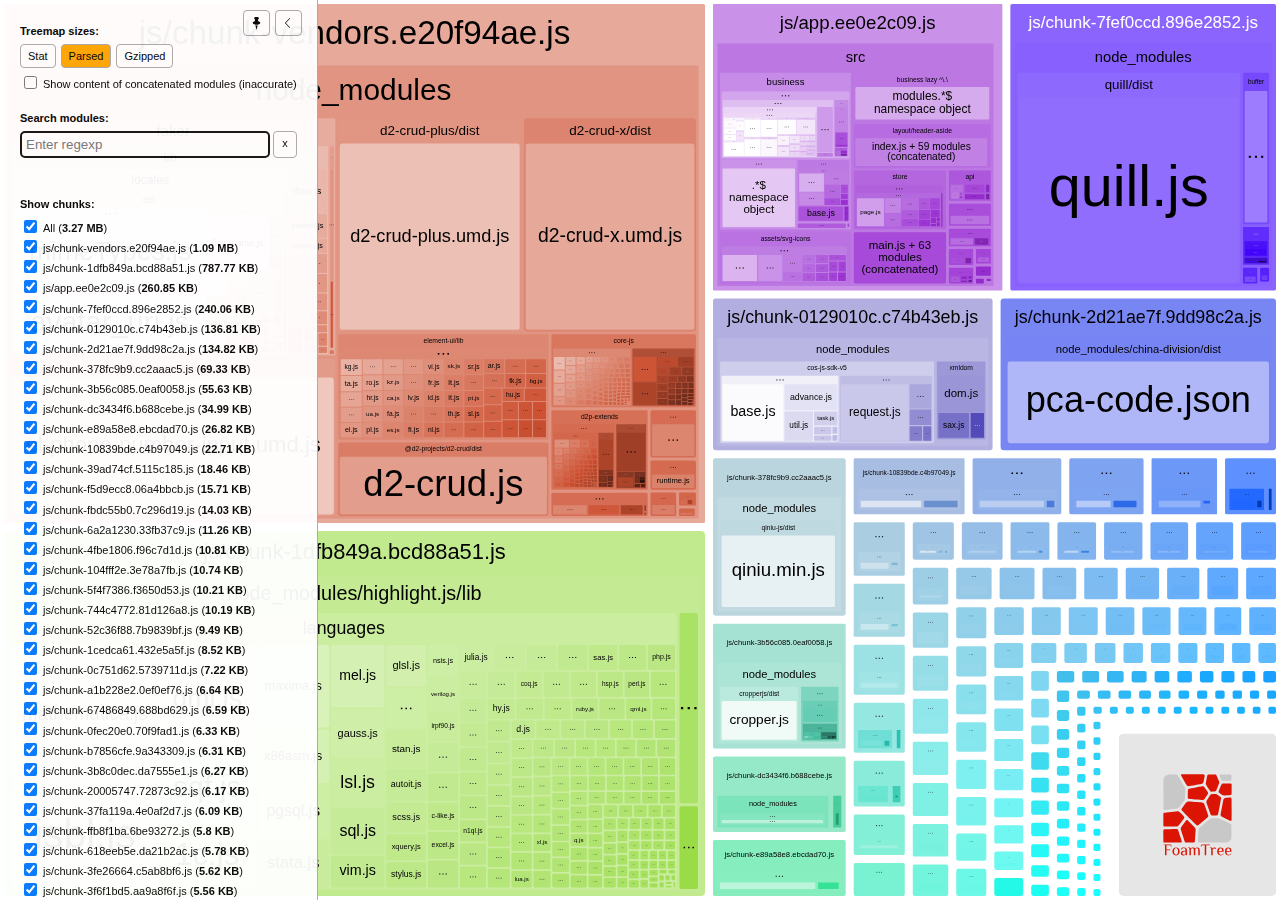
==== commit 12a03baf: "platform" ====
--- a/report.html
+++ b/report.html
@@ -3,7 +3,7 @@
   <head>
     <meta charset="UTF-8"/>
     <meta name="viewport" content="width=device-width, initial-scale=1"/>
-    <title>platform-admin-pm [8 Sep 2020 at 11:43]</title>
+    <title>platform-admin-pm [8 Sep 2020 at 15:37]</title>
     <link rel="shortcut icon" href="[data-uri]" type="image/x-icon" />
 
     <script>
@@ -60,7 +60,7 @@
   <body>
     <div id="app"></div>
     <script>
-      window.chartData = [{"label":"js/app.5078b978.js","isAsset":true,"statSize":375918,"parsedSize":267095,"gzipSize":63576,"groups":[{"id":0,"label":"multi ./src/main.js","path":"./multi ./src/main.js","statSize":28,"parsedSize":36,"gzipSize":56},{"label":"src","path":"./src","statSize":374406,"groups":[{"label":"business","path":"./src/business","statSize":104434,"groups":[{"label":"style","path":"./src/business/style","statSize":491,"groups":[{"id":"","label":"common.scss","path":"./src/business/style/common.scss","statSize":491,"parsedSize":17,"gzipSize":37}],"parsedSize":17,"gzipSize":37},{"label":"modules","path":"./src/business/modules","statSize":71706,"groups":[{"label":"permission","path":"./src/business/modules/permission","statSize":11144,"groups":[{"label":"lib","path":"./src/business/modules/permission/lib","statSize":9711,"groups":[{"id":"0189","label":"api.js","path":"./src/business/modules/permission/lib/api.js","statSize":328,"parsedSize":324,"gzipSize":203},{"id":"3872","label":"permission.store.js + 1 modules (concatenated)","path":"./src/business/modules/permission/lib/permission.store.js + 1 modules (concatenated)","statSize":6319,"parsedSize":2471,"gzipSize":1045,"concatenated":true,"groups":[{"label":"src/business","path":"./src/business/modules/permission/lib/permission.store.js + 1 modules (concatenated)/src/business","statSize":6274,"groups":[{"label":"modules/permission/lib","path":"./src/business/modules/permission/lib/permission.store.js + 1 modules (concatenated)/src/business/modules/permission/lib","statSize":5337,"groups":[{"id":null,"label":"permission.store.js","path":"./src/business/modules/permission/lib/permission.store.js + 1 modules (concatenated)/src/business/modules/permission/lib/permission.store.js","statSize":5337,"parsedSize":2086,"gzipSize":882,"inaccurateSizes":true}],"parsedSize":2086,"gzipSize":882,"inaccurateSizes":true},{"label":"utils","path":"./src/business/modules/permission/lib/permission.store.js + 1 modules (concatenated)/src/business/utils","statSize":937,"groups":[{"id":null,"label":"util.string.js","path":"./src/business/modules/permission/lib/permission.store.js + 1 modules (concatenated)/src/business/utils/util.string.js","statSize":937,"parsedSize":366,"gzipSize":154,"inaccurateSizes":true}],"parsedSize":366,"gzipSize":154,"inaccurateSizes":true}],"parsedSize":2453,"gzipSize":1037,"inaccurateSizes":true}]},{"id":"4d8c","label":"index.js","path":"./src/business/modules/permission/lib/index.js","statSize":3064,"parsedSize":1391,"gzipSize":749}],"parsedSize":4186,"gzipSize":1751},{"label":"directive/permission","path":"./src/business/modules/permission/directive/permission","statSize":1418,"groups":[{"id":"0ffb","label":"util.permission.js","path":"./src/business/modules/permission/directive/permission/util.permission.js","statSize":724,"parsedSize":409,"gzipSize":289},{"id":"af59","label":"permission.js","path":"./src/business/modules/permission/directive/permission/permission.js","statSize":303,"parsedSize":185,"gzipSize":154},{"id":"d49c","label":"index.js","path":"./src/business/modules/permission/directive/permission/index.js","statSize":391,"parsedSize":278,"gzipSize":185}],"parsedSize":872,"gzipSize":439},{"id":"f3ca","label":"index.js","path":"./src/business/modules/permission/index.js","statSize":15,"parsedSize":46,"gzipSize":66}],"parsedSize":5104,"gzipSize":2042},{"label":"example","path":"./src/business/modules/example","statSize":60492,"groups":[{"label":"views","path":"./src/business/modules/example/views","statSize":49620,"groups":[{"label":"test","path":"./src/business/modules/example/views/test","statSize":434,"groups":[{"id":"020d","label":"mock.js","path":"./src/business/modules/example/views/test/mock.js","statSize":434,"parsedSize":323,"gzipSize":214}],"parsedSize":323,"gzipSize":214},{"label":"form","path":"./src/business/modules/example/views/form","statSize":49186,"groups":[{"label":"disabled","path":"./src/business/modules/example/views/form/disabled","statSize":4789,"groups":[{"id":"05d0","label":"mock.js","path":"./src/business/modules/example/views/form/disabled/mock.js","statSize":4789,"parsedSize":2953,"gzipSize":1379}],"parsedSize":2953,"gzipSize":1379},{"label":"date","path":"./src/business/modules/example/views/form/date","statSize":1044,"groups":[{"id":"0c92","label":"mock.js","path":"./src/business/modules/example/views/form/date/mock.js","statSize":1044,"parsedSize":887,"gzipSize":240}],"parsedSize":887,"gzipSize":240},{"label":"cropper","path":"./src/business/modules/example/views/form/cropper","statSize":838,"groups":[{"id":"0dd7","label":"mock.js","path":"./src/business/modules/example/views/form/cropper/mock.js","statSize":838,"parsedSize":728,"gzipSize":246}],"parsedSize":728,"gzipSize":246},{"label":"d2crud","path":"./src/business/modules/example/views/form/d2crud","statSize":429,"groups":[{"id":"1751","label":"mock.js","path":"./src/business/modules/example/views/form/d2crud/mock.js","statSize":429,"parsedSize":318,"gzipSize":210}],"parsedSize":318,"gzipSize":210},{"label":"area","path":"./src/business/modules/example/views/form/area","statSize":2110,"groups":[{"id":"1b19","label":"mock.js","path":"./src/business/modules/example/views/form/area/mock.js","statSize":2110,"parsedSize":1200,"gzipSize":466}],"parsedSize":1200,"gzipSize":466},{"label":"show","path":"./src/business/modules/example/views/form/show","statSize":4785,"groups":[{"id":"2468","label":"mock.js","path":"./src/business/modules/example/views/form/show/mock.js","statSize":4785,"parsedSize":2949,"gzipSize":1375}],"parsedSize":2949,"gzipSize":1375},{"label":"slot","path":"./src/business/modules/example/views/form/slot","statSize":741,"groups":[{"id":"2f95f","label":"mock.js","path":"./src/business/modules/example/views/form/slot/mock.js","statSize":741,"parsedSize":534,"gzipSize":313}],"parsedSize":534,"gzipSize":313},{"label":"column","path":"./src/business/modules/example/views/form/column","statSize":1859,"groups":[{"id":"3a82","label":"mock.js","path":"./src/business/modules/example/views/form/column/mock.js","statSize":1859,"parsedSize":1200,"gzipSize":504}],"parsedSize":1200,"gzipSize":504},{"label":"icon","path":"./src/business/modules/example/views/form/icon","statSize":293,"groups":[{"id":"3e88","label":"mock.js","path":"./src/business/modules/example/views/form/icon/mock.js","statSize":293,"parsedSize":218,"gzipSize":164}],"parsedSize":218,"gzipSize":164},{"label":"addi","path":"./src/business/modules/example/views/form/addi","statSize":741,"groups":[{"id":"3ee1","label":"mock.js","path":"./src/business/modules/example/views/form/addi/mock.js","statSize":741,"parsedSize":534,"gzipSize":314}],"parsedSize":534,"gzipSize":314},{"label":"header","path":"./src/business/modules/example/views/form/header","statSize":443,"groups":[{"id":"5dbf","label":"mock.js","path":"./src/business/modules/example/views/form/header/mock.js","statSize":443,"parsedSize":334,"gzipSize":210}],"parsedSize":334,"gzipSize":210},{"label":"toolbar","path":"./src/business/modules/example/views/form/toolbar","statSize":4789,"groups":[{"id":"765d","label":"mock.js","path":"./src/business/modules/example/views/form/toolbar/mock.js","statSize":4789,"parsedSize":2953,"gzipSize":1380}],"parsedSize":2953,"gzipSize":1380},{"label":"validation","path":"./src/business/modules/example/views/form/validation","statSize":4797,"groups":[{"id":"7d3f","label":"mock.js","path":"./src/business/modules/example/views/form/validation/mock.js","statSize":4797,"parsedSize":2958,"gzipSize":1385}],"parsedSize":2958,"gzipSize":1385},{"label":"el","path":"./src/business/modules/example/views/form/el","statSize":193,"groups":[{"id":"8024","label":"mock.js","path":"./src/business/modules/example/views/form/el/mock.js","statSize":193,"parsedSize":137,"gzipSize":138}],"parsedSize":137,"gzipSize":138},{"label":"cell","path":"./src/business/modules/example/views/form/cell","statSize":4760,"groups":[{"id":"8368","label":"mock.js","path":"./src/business/modules/example/views/form/cell/mock.js","statSize":4760,"parsedSize":2928,"gzipSize":1344}],"parsedSize":2928,"gzipSize":1344},{"label":"old","path":"./src/business/modules/example/views/form/old","statSize":4785,"groups":[{"id":"8476","label":"mock.js","path":"./src/business/modules/example/views/form/old/mock.js","statSize":4785,"parsedSize":2949,"gzipSize":1377}],"parsedSize":2949,"gzipSize":1377},{"label":"uploader","path":"./src/business/modules/example/views/form/uploader","statSize":4850,"groups":[{"label":"cos","path":"./src/business/modules/example/views/form/uploader/cos","statSize":942,"groups":[{"id":"a1d7","label":"mock.js","path":"./src/business/modules/example/views/form/uploader/cos/mock.js","statSize":942,"parsedSize":838,"gzipSize":245}],"parsedSize":838,"gzipSize":245},{"label":"form","path":"./src/business/modules/example/views/form/uploader/form","statSize":943,"groups":[{"id":"aff4","label":"mock.js","path":"./src/business/modules/example/views/form/uploader/form/mock.js","statSize":943,"parsedSize":839,"gzipSize":246}],"parsedSize":839,"gzipSize":246},{"id":"bf61","label":"mock.js","path":"./src/business/modules/example/views/form/uploader/mock.js","statSize":1076,"parsedSize":964,"gzipSize":259},{"label":"alioss","path":"./src/business/modules/example/views/form/uploader/alioss","statSize":945,"groups":[{"id":"ebf7","label":"mock.js","path":"./src/business/modules/example/views/form/uploader/alioss/mock.js","statSize":945,"parsedSize":841,"gzipSize":247}],"parsedSize":841,"gzipSize":247},{"label":"qiniu","path":"./src/business/modules/example/views/form/uploader/qiniu","statSize":944,"groups":[{"id":"f0ff","label":"mock.js","path":"./src/business/modules/example/views/form/uploader/qiniu/mock.js","statSize":944,"parsedSize":840,"gzipSize":248}],"parsedSize":840,"gzipSize":248}],"parsedSize":4322,"gzipSize":317},{"label":"fix","path":"./src/business/modules/example/views/form/fix","statSize":445,"groups":[{"id":"b24b","label":"mock.js","path":"./src/business/modules/example/views/form/fix/mock.js","statSize":445,"parsedSize":336,"gzipSize":205}],"parsedSize":336,"gzipSize":205},{"label":"phone","path":"./src/business/modules/example/views/form/phone","statSize":505,"groups":[{"id":"b7ed","label":"mock.js","path":"./src/business/modules/example/views/form/phone/mock.js","statSize":505,"parsedSize":350,"gzipSize":260}],"parsedSize":350,"gzipSize":260},{"label":"select","path":"./src/business/modules/example/views/form/select","statSize":4787,"groups":[{"id":"bb8d","label":"mock.js","path":"./src/business/modules/example/views/form/select/mock.js","statSize":4787,"parsedSize":2951,"gzipSize":1375}],"parsedSize":2951,"gzipSize":1375},{"label":"customType","path":"./src/business/modules/example/views/form/customType","statSize":267,"groups":[{"id":"ce78","label":"mock.js","path":"./src/business/modules/example/views/form/customType/mock.js","statSize":267,"parsedSize":200,"gzipSize":169}],"parsedSize":200,"gzipSize":169},{"label":"group","path":"./src/business/modules/example/views/form/group","statSize":454,"groups":[{"id":"d016","label":"mock.js","path":"./src/business/modules/example/views/form/group/mock.js","statSize":454,"parsedSize":313,"gzipSize":343}],"parsedSize":313,"gzipSize":343},{"label":"editor","path":"./src/business/modules/example/views/form/editor","statSize":482,"groups":[{"id":"e4b1","label":"mock.js","path":"./src/business/modules/example/views/form/editor/mock.js","statSize":482,"parsedSize":329,"gzipSize":304}],"parsedSize":329,"gzipSize":304}],"parsedSize":32581,"gzipSize":3283}],"parsedSize":32904,"gzipSize":3303},{"id":"9220","label":"index.js","path":"./src/business/modules/example/index.js","statSize":9985,"parsedSize":5207,"gzipSize":1478},{"id":"f645","label":"install.js","path":"./src/business/modules/example/install.js","statSize":887,"parsedSize":481,"gzipSize":247}],"parsedSize":38592,"gzipSize":4736},{"id":"fba5","label":"index.js","path":"./src/business/modules/index.js","statSize":70,"parsedSize":56,"gzipSize":73}],"parsedSize":43752,"gzipSize":6682},{"label":"mock","path":"./src/business/mock","statSize":30623,"groups":[{"label":"api","path":"./src/business/mock/api","statSize":17086,"groups":[{"id":"08b0","label":"form.upload.js","path":"./src/business/mock/api/form.upload.js","statSize":496,"parsedSize":342,"gzipSize":153},{"id":"2272","label":"hotel.roomtype.js","path":"./src/business/mock/api/hotel.roomtype.js","statSize":1376,"parsedSize":900,"gzipSize":354},{"id":"68e4","label":"hotel.checkin.js","path":"./src/business/mock/api/hotel.checkin.js","statSize":4951,"parsedSize":3635,"gzipSize":954},{"id":"6a7c","label":"form.uploader.js","path":"./src/business/mock/api/form.uploader.js","statSize":546,"parsedSize":518,"gzipSize":386},{"id":"6f7b","label":"hotel.dashboard.js","path":"./src/business/mock/api/hotel.dashboard.js","statSize":3695,"parsedSize":2550,"gzipSize":897},{"id":"990e","label":"hotel.room.js","path":"./src/business/mock/api/hotel.room.js","statSize":2889,"parsedSize":2042,"gzipSize":671},{"id":"c198","label":"hotel.dicts.js","path":"./src/business/mock/api/hotel.dicts.js","statSize":2637,"parsedSize":1686,"gzipSize":569},{"id":"eefb","label":"form.test.js","path":"./src/business/mock/api/form.test.js","statSize":496,"parsedSize":342,"gzipSize":153}],"parsedSize":12015,"gzipSize":2370},{"id":"3776","label":"api sync \\.js$","path":"./src/business/mock/api sync \\.js$","statSize":336,"parsedSize":474,"gzipSize":305},{"id":"cf55","label":"base.js","path":"./src/business/mock/base.js","statSize":13201,"parsedSize":4314,"gzipSize":1593}],"parsedSize":16803,"gzipSize":4089},{"label":"modules lazy ^\\.\\","path":"./src/business/modules lazy ^\\.\\","statSize":160,"groups":[{"id":"0fa5","label":".*$ namespace object","path":"./src/business/modules lazy ^\\.\\/.*$ namespace object","statSize":160,"parsedSize":26232,"gzipSize":3639}],"parsedSize":26232,"gzipSize":3639},{"id":"1a4f","label":"modules sync mock\\.js$","path":"./src/business/modules sync mock\\.js$","statSize":1291,"parsedSize":1530,"gzipSize":513},{"label":"utils","path":"./src/business/utils","statSize":163,"groups":[{"id":"2f04","label":"util.import.production.js","path":"./src/business/utils/util.import.production.js","statSize":163,"parsedSize":93,"gzipSize":90}],"parsedSize":93,"gzipSize":90}],"parsedSize":88427,"gzipSize":14478},{"label":"locales","path":"./src/locales","statSize":2638,"groups":[{"id":"0423","label":"ja.json","path":"./src/locales/ja.json","statSize":564,"parsedSize":265,"gzipSize":411},{"id":"1353","label":"mixin.js","path":"./src/locales/mixin.js","statSize":880,"parsedSize":993,"gzipSize":743},{"id":"2e32","label":"zh-chs.json","path":"./src/locales/zh-chs.json","statSize":387,"parsedSize":210,"gzipSize":352},{"id":"e862","label":"zh-cht.json","path":"./src/locales/zh-cht.json","statSize":387,"parsedSize":210,"gzipSize":357},{"id":"edd4","label":"en.json","path":"./src/locales/en.json","statSize":420,"parsedSize":397,"gzipSize":282}],"parsedSize":2075,"gzipSize":1571},{"label":"assets/svg-icons","path":"./src/assets/svg-icons","statSize":32823,"groups":[{"label":"icons","path":"./src/assets/svg-icons/icons","statSize":32409,"groups":[{"id":"069e","label":"d2-crud.svg","path":"./src/assets/svg-icons/icons/d2-crud.svg","statSize":6213,"parsedSize":5929,"gzipSize":1487},{"id":"18c4","label":"like.svg","path":"./src/assets/svg-icons/icons/like.svg","statSize":1206,"parsedSize":1012,"gzipSize":632},{"id":"22dc","label":"love.svg","path":"./src/assets/svg-icons/icons/love.svg","statSize":1088,"parsedSize":898,"gzipSize":552},{"id":"5cdc","label":"search.svg","path":"./src/assets/svg-icons/icons/search.svg","statSize":929,"parsedSize":735,"gzipSize":424},{"id":"630f","label":"camera.svg","path":"./src/assets/svg-icons/icons/camera.svg","statSize":1198,"parsedSize":1000,"gzipSize":559},{"id":"6f6e","label":"message.svg","path":"./src/assets/svg-icons/icons/message.svg","statSize":1237,"parsedSize":1035,"gzipSize":536},{"id":"7b94","label":"share.svg","path":"./src/assets/svg-icons/icons/share.svg","statSize":1268,"parsedSize":1070,"gzipSize":565},{"id":"7cf9","label":"notice.svg","path":"./src/assets/svg-icons/icons/notice.svg","statSize":1280,"parsedSize":1086,"gzipSize":631},{"id":"9cd8","label":"history.svg","path":"./src/assets/svg-icons/icons/history.svg","statSize":938,"parsedSize":744,"gzipSize":455},{"id":"a619","label":"alarm.svg","path":"./src/assets/svg-icons/icons/alarm.svg","statSize":1831,"parsedSize":1637,"gzipSize":847},{"id":"aa61","label":"user.svg","path":"./src/assets/svg-icons/icons/user.svg","statSize":1238,"parsedSize":1040,"gzipSize":580},{"id":"ad22","label":"star.svg","path":"./src/assets/svg-icons/icons/star.svg","statSize":1214,"parsedSize":1024,"gzipSize":640},{"id":"ae5c","label":"d2-admin-text.svg","path":"./src/assets/svg-icons/icons/d2-admin-text.svg","statSize":8610,"parsedSize":8374,"gzipSize":3523},{"id":"bb12","label":"d2-admin.svg","path":"./src/assets/svg-icons/icons/d2-admin.svg","statSize":3153,"parsedSize":2925,"gzipSize":1257},{"id":"c2e4","label":"add.svg","path":"./src/assets/svg-icons/icons/add.svg","statSize":1006,"parsedSize":808,"gzipSize":426}],"parsedSize":29317,"gzipSize":8247},{"id":"ec39","label":"icons sync nonrecursive \\.svg$","path":"./src/assets/svg-icons/icons sync nonrecursive \\.svg$","statSize":414,"parsedSize":587,"gzipSize":358}],"parsedSize":29904,"gzipSize":8578},{"label":"layout/header-aside","path":"./src/layout/header-aside","statSize":68717,"groups":[{"id":"0778","label":"index.js + 59 modules (concatenated)","path":"./src/layout/header-aside/index.js + 59 modules (concatenated)","statSize":65848,"parsedSize":26551,"gzipSize":6291,"concatenated":true,"groups":[{"label":"src/layout/header-aside","path":"./src/layout/header-aside/index.js + 59 modules (concatenated)/src/layout/header-aside","statSize":65723,"groups":[{"id":null,"label":"index.js","path":"./src/layout/header-aside/index.js + 59 modules (concatenated)/src/layout/header-aside/index.js","statSize":53,"parsedSize":21,"gzipSize":5,"inaccurateSizes":true},{"id":null,"label":"layout.vue","path":"./src/layout/header-aside/index.js + 59 modules (concatenated)/src/layout/header-aside/layout.vue","statSize":526,"parsedSize":212,"gzipSize":50,"inaccurateSizes":true},{"id":null,"label":"layout.vue?vue&type=template&id=e4428c86&","path":"./src/layout/header-aside/index.js + 59 modules (concatenated)/src/layout/header-aside/layout.vue?vue&type=template&id=e4428c86&","statSize":3095,"parsedSize":1247,"gzipSize":295,"inaccurateSizes":true},{"id":null,"label":"layout.vue?vue&type=script&lang=js&","path":"./src/layout/header-aside/index.js + 59 modules (concatenated)/src/layout/header-aside/layout.vue?vue&type=script&lang=js&","statSize":4776,"parsedSize":1925,"gzipSize":456,"inaccurateSizes":true},{"label":"components","path":"./src/layout/header-aside/index.js + 59 modules (concatenated)/src/layout/header-aside/components","statSize":53938,"groups":[{"label":"menu-side","path":"./src/layout/header-aside/index.js + 59 modules (concatenated)/src/layout/header-aside/components/menu-side","statSize":3550,"groups":[{"id":null,"label":"index.js","path":"./src/layout/header-aside/index.js + 59 modules (concatenated)/src/layout/header-aside/components/menu-side/index.js","statSize":3550,"parsedSize":1431,"gzipSize":339,"inaccurateSizes":true}],"parsedSize":1431,"gzipSize":339,"inaccurateSizes":true},{"label":"menu-header","path":"./src/layout/header-aside/index.js + 59 modules (concatenated)/src/layout/header-aside/components/menu-header","statSize":6183,"groups":[{"id":null,"label":"index.js","path":"./src/layout/header-aside/index.js + 59 modules (concatenated)/src/layout/header-aside/components/menu-header/index.js","statSize":6183,"parsedSize":2493,"gzipSize":590,"inaccurateSizes":true}],"parsedSize":2493,"gzipSize":590,"inaccurateSizes":true},{"label":"tabs","path":"./src/layout/header-aside/index.js + 59 modules (concatenated)/src/layout/header-aside/components/tabs","statSize":10004,"groups":[{"id":null,"label":"index.vue","path":"./src/layout/header-aside/index.js + 59 modules (concatenated)/src/layout/header-aside/components/tabs/index.vue","statSize":461,"parsedSize":185,"gzipSize":44,"inaccurateSizes":true},{"id":null,"label":"index.vue?vue&type=template&id=65ca05b4&","path":"./src/layout/header-aside/index.js + 59 modules (concatenated)/src/layout/header-aside/components/tabs/index.vue?vue&type=template&id=65ca05b4&","statSize":2569,"parsedSize":1035,"gzipSize":245,"inaccurateSizes":true},{"id":null,"label":"index.vue?vue&type=script&lang=js&","path":"./src/layout/header-aside/index.js + 59 modules (concatenated)/src/layout/header-aside/components/tabs/index.vue?vue&type=script&lang=js&","statSize":6974,"parsedSize":2812,"gzipSize":666,"inaccurateSizes":true}],"parsedSize":4033,"gzipSize":955,"inaccurateSizes":true},{"label":"header-fullscreen","path":"./src/layout/header-aside/index.js + 59 modules (concatenated)/src/layout/header-aside/components/header-fullscreen","statSize":3701,"groups":[{"id":null,"label":"index.vue","path":"./src/layout/header-aside/index.js + 59 modules (concatenated)/src/layout/header-aside/components/header-fullscreen/index.vue","statSize":461,"parsedSize":185,"gzipSize":44,"inaccurateSizes":true},{"id":null,"label":"index.vue?vue&type=template&id=3691a8e5&","path":"./src/layout/header-aside/index.js + 59 modules (concatenated)/src/layout/header-aside/components/header-fullscreen/index.vue?vue&type=template&id=3691a8e5&","statSize":959,"parsedSize":386,"gzipSize":91,"inaccurateSizes":true},{"id":null,"label":"index.vue?vue&type=script&lang=js&","path":"./src/layout/header-aside/index.js + 59 modules (concatenated)/src/layout/header-aside/components/header-fullscreen/index.vue?vue&type=script&lang=js&","statSize":2281,"parsedSize":919,"gzipSize":217,"inaccurateSizes":true}],"parsedSize":1492,"gzipSize":353,"inaccurateSizes":true},{"label":"header-locales","path":"./src/layout/header-aside/index.js + 59 modules (concatenated)/src/layout/header-aside/components/header-locales","statSize":2570,"groups":[{"id":null,"label":"index.vue","path":"./src/layout/header-aside/index.js + 59 modules (concatenated)/src/layout/header-aside/components/header-locales/index.vue","statSize":461,"parsedSize":185,"gzipSize":44,"inaccurateSizes":true},{"id":null,"label":"index.vue?vue&type=template&id=455742c5&","path":"./src/layout/header-aside/index.js + 59 modules (concatenated)/src/layout/header-aside/components/header-locales/index.vue?vue&type=template&id=455742c5&","statSize":1223,"parsedSize":493,"gzipSize":116,"inaccurateSizes":true},{"id":null,"label":"index.vue?vue&type=script&lang=js&","path":"./src/layout/header-aside/index.js + 59 modules (concatenated)/src/layout/header-aside/components/header-locales/index.vue?vue&type=script&lang=js&","statSize":886,"parsedSize":357,"gzipSize":84,"inaccurateSizes":true}],"parsedSize":1036,"gzipSize":245,"inaccurateSizes":true},{"label":"header-search","path":"./src/layout/header-aside/index.js + 59 modules (concatenated)/src/layout/header-aside/components/header-search","statSize":2124,"groups":[{"id":null,"label":"index.vue","path":"./src/layout/header-aside/index.js + 59 modules (concatenated)/src/layout/header-aside/components/header-search/index.vue","statSize":461,"parsedSize":185,"gzipSize":44,"inaccurateSizes":true},{"id":null,"label":"index.vue?vue&type=template&id=2a4f6c60&","path":"./src/layout/header-aside/index.js + 59 modules (concatenated)/src/layout/header-aside/components/header-search/index.vue?vue&type=template&id=2a4f6c60&","statSize":788,"parsedSize":317,"gzipSize":75,"inaccurateSizes":true},{"id":null,"label":"index.vue?vue&type=script&lang=js&","path":"./src/layout/header-aside/index.js + 59 modules (concatenated)/src/layout/header-aside/components/header-search/index.vue?vue&type=script&lang=js&","statSize":875,"parsedSize":352,"gzipSize":83,"inaccurateSizes":true}],"parsedSize":856,"gzipSize":202,"inaccurateSizes":true},{"label":"header-size","path":"./src/layout/header-aside/index.js + 59 modules (concatenated)/src/layout/header-aside/components/header-size","statSize":4762,"groups":[{"id":null,"label":"index.vue","path":"./src/layout/header-aside/index.js + 59 modules (concatenated)/src/layout/header-aside/components/header-size/index.vue","statSize":461,"parsedSize":185,"gzipSize":44,"inaccurateSizes":true},{"id":null,"label":"index.vue?vue&type=template&id=650ce43c&","path":"./src/layout/header-aside/index.js + 59 modules (concatenated)/src/layout/header-aside/components/header-size/index.vue?vue&type=template&id=650ce43c&","statSize":1153,"parsedSize":464,"gzipSize":110,"inaccurateSizes":true},{"id":null,"label":"index.vue?vue&type=script&lang=js&","path":"./src/layout/header-aside/index.js + 59 modules (concatenated)/src/layout/header-aside/components/header-size/index.vue?vue&type=script&lang=js&","statSize":3148,"parsedSize":1269,"gzipSize":300,"inaccurateSizes":true}],"parsedSize":1920,"gzipSize":454,"inaccurateSizes":true},{"label":"header-theme","path":"./src/layout/header-aside/index.js + 59 modules (concatenated)/src/layout/header-aside/components/header-theme","statSize":7262,"groups":[{"id":null,"label":"index.vue","path":"./src/layout/header-aside/index.js + 59 modules (concatenated)/src/layout/header-aside/components/header-theme/index.vue","statSize":461,"parsedSize":185,"gzipSize":44,"inaccurateSizes":true},{"id":null,"label":"index.vue?vue&type=template&id=7b6d620e&","path":"./src/layout/header-aside/index.js + 59 modules (concatenated)/src/layout/header-aside/components/header-theme/index.vue?vue&type=template&id=7b6d620e&","statSize":1160,"parsedSize":467,"gzipSize":110,"inaccurateSizes":true},{"id":null,"label":"index.vue?vue&type=script&lang=js&","path":"./src/layout/header-aside/index.js + 59 modules (concatenated)/src/layout/header-aside/components/header-theme/index.vue?vue&type=script&lang=js&","statSize":1021,"parsedSize":411,"gzipSize":97,"inaccurateSizes":true},{"label":"components/d2-theme-list","path":"./src/layout/header-aside/index.js + 59 modules (concatenated)/src/layout/header-aside/components/header-theme/components/d2-theme-list","statSize":4620,"groups":[{"id":null,"label":"index.vue","path":"./src/layout/header-aside/index.js + 59 modules (concatenated)/src/layout/header-aside/components/header-theme/components/d2-theme-list/index.vue","statSize":576,"parsedSize":232,"gzipSize":55,"inaccurateSizes":true},{"id":null,"label":"index.vue?vue&type=template&id=22d15dea&scoped=true&","path":"./src/layout/header-aside/index.js + 59 modules (concatenated)/src/layout/header-aside/components/header-theme/components/d2-theme-list/index.vue?vue&type=template&id=22d15dea&scoped=true&","statSize":1446,"parsedSize":583,"gzipSize":138,"inaccurateSizes":true},{"id":null,"label":"index.vue?vue&type=script&lang=js&","path":"./src/layout/header-aside/index.js + 59 modules (concatenated)/src/layout/header-aside/components/header-theme/components/d2-theme-list/index.vue?vue&type=script&lang=js&","statSize":2598,"parsedSize":1047,"gzipSize":248,"inaccurateSizes":true}],"parsedSize":1862,"gzipSize":441,"inaccurateSizes":true}],"parsedSize":2928,"gzipSize":693,"inaccurateSizes":true},{"label":"header-user","path":"./src/layout/header-aside/index.js + 59 modules (concatenated)/src/layout/header-aside/components/header-user","statSize":3913,"groups":[{"id":null,"label":"index.vue","path":"./src/layout/header-aside/index.js + 59 modules (concatenated)/src/layout/header-aside/components/header-user/index.vue","statSize":461,"parsedSize":185,"gzipSize":44,"inaccurateSizes":true},{"id":null,"label":"index.vue?vue&type=template&id=63e4a055&","path":"./src/layout/header-aside/index.js + 59 modules (concatenated)/src/layout/header-aside/components/header-user/index.vue?vue&type=template&id=63e4a055&","statSize":1031,"parsedSize":415,"gzipSize":98,"inaccurateSizes":true},{"id":null,"label":"index.vue?vue&type=script&lang=js&","path":"./src/layout/header-aside/index.js + 59 modules (concatenated)/src/layout/header-aside/components/header-user/index.vue?vue&type=script&lang=js&","statSize":2421,"parsedSize":976,"gzipSize":231,"inaccurateSizes":true}],"parsedSize":1577,"gzipSize":373,"inaccurateSizes":true},{"label":"header-log","path":"./src/layout/header-aside/index.js + 59 modules (concatenated)/src/layout/header-aside/components/header-log","statSize":4366,"groups":[{"id":null,"label":"index.vue","path":"./src/layout/header-aside/index.js + 59 modules (concatenated)/src/layout/header-aside/components/header-log/index.vue","statSize":461,"parsedSize":185,"gzipSize":44,"inaccurateSizes":true},{"id":null,"label":"index.vue?vue&type=template&id=09022898&","path":"./src/layout/header-aside/index.js + 59 modules (concatenated)/src/layout/header-aside/components/header-log/index.vue?vue&type=template&id=09022898&","statSize":1132,"parsedSize":456,"gzipSize":108,"inaccurateSizes":true},{"id":null,"label":"index.vue?vue&type=script&lang=js&","path":"./src/layout/header-aside/index.js + 59 modules (concatenated)/src/layout/header-aside/components/header-log/index.vue?vue&type=script&lang=js&","statSize":2773,"parsedSize":1118,"gzipSize":264,"inaccurateSizes":true}],"parsedSize":1760,"gzipSize":417,"inaccurateSizes":true},{"label":"header-color","path":"./src/layout/header-aside/index.js + 59 modules (concatenated)/src/layout/header-aside/components/header-color","statSize":3731,"groups":[{"id":null,"label":"index.vue","path":"./src/layout/header-aside/index.js + 59 modules (concatenated)/src/layout/header-aside/components/header-color/index.vue","statSize":461,"parsedSize":185,"gzipSize":44,"inaccurateSizes":true},{"id":null,"label":"index.vue?vue&type=template&id=3ab46b4c&","path":"./src/layout/header-aside/index.js + 59 modules (concatenated)/src/layout/header-aside/components/header-color/index.vue?vue&type=template&id=3ab46b4c&","statSize":748,"parsedSize":301,"gzipSize":71,"inaccurateSizes":true},{"id":null,"label":"index.vue?vue&type=script&lang=js&","path":"./src/layout/header-aside/index.js + 59 modules (concatenated)/src/layout/header-aside/components/header-color/index.vue?vue&type=script&lang=js&","statSize":2522,"parsedSize":1016,"gzipSize":240,"inaccurateSizes":true}],"parsedSize":1504,"gzipSize":356,"inaccurateSizes":true},{"label":"libs","path":"./src/layout/header-aside/index.js + 59 modules (concatenated)/src/layout/header-aside/components/libs","statSize":1772,"groups":[{"id":null,"label":"util.menu.js","path":"./src/layout/header-aside/index.js + 59 modules (concatenated)/src/layout/header-aside/components/libs/util.menu.js","statSize":1772,"parsedSize":714,"gzipSize":169,"inaccurateSizes":true}],"parsedSize":714,"gzipSize":169,"inaccurateSizes":true}],"parsedSize":21748,"gzipSize":5153,"inaccurateSizes":true},{"label":"mixins","path":"./src/layout/header-aside/index.js + 59 modules (concatenated)/src/layout/header-aside/mixins","statSize":3335,"groups":[{"id":null,"label":"search.js","path":"./src/layout/header-aside/index.js + 59 modules (concatenated)/src/layout/header-aside/mixins/search.js","statSize":3335,"parsedSize":1344,"gzipSize":318,"inaccurateSizes":true}],"parsedSize":1344,"gzipSize":318,"inaccurateSizes":true}],"parsedSize":26500,"gzipSize":6279,"inaccurateSizes":true}]},{"id":"2a32","label":"layout.vue?vue&type=style&index=0&lang=scss&","path":"./src/layout/header-aside/layout.vue?vue&type=style&index=0&lang=scss&","statSize":1113,"parsedSize":75,"gzipSize":82},{"label":"components","path":"./src/layout/header-aside/components","statSize":1756,"groups":[{"label":"header-theme/components/d2-theme-list","path":"./src/layout/header-aside/components/header-theme/components/d2-theme-list","statSize":1327,"groups":[{"id":"4075","label":"index.vue?vue&type=style&index=0&id=22d15dea&lang=scss&scoped=true&","path":"./src/layout/header-aside/components/header-theme/components/d2-theme-list/index.vue?vue&type=style&index=0&id=22d15dea&lang=scss&scoped=true&","statSize":1327,"parsedSize":75,"gzipSize":82}],"parsedSize":75,"gzipSize":82},{"label":"mixin","path":"./src/layout/header-aside/components/mixin","statSize":429,"groups":[{"id":"b55f","label":"menu.js","path":"./src/layout/header-aside/components/mixin/menu.js","statSize":429,"parsedSize":243,"gzipSize":229}],"parsedSize":243,"gzipSize":229}],"parsedSize":318,"gzipSize":251}],"parsedSize":26944,"gzipSize":6423},{"label":"store","path":"./src/store","statSize":70121,"groups":[{"label":"modules/d2admin","path":"./src/store/modules/d2admin","statSize":69319,"groups":[{"label":"modules","path":"./src/store/modules/d2admin/modules","statSize":68931,"groups":[{"id":"09ec","label":"transition.js","path":"./src/store/modules/d2admin/modules/transition.js","statSize":2114,"parsedSize":815,"gzipSize":370},{"id":"391b","label":"log.js","path":"./src/store/modules/d2admin/modules/log.js","statSize":3583,"parsedSize":1337,"gzipSize":666},{"id":"39fd","label":"menu.js","path":"./src/store/modules/d2admin/modules/menu.js","statSize":5989,"parsedSize":2223,"gzipSize":550},{"id":"3b3e","label":"fullscreen.js","path":"./src/store/modules/d2admin/modules/fullscreen.js","statSize":1047,"parsedSize":376,"gzipSize":246},{"id":"3ec1","label":"search.js","path":"./src/store/modules/d2admin/modules/search.js","statSize":2965,"parsedSize":1257,"gzipSize":596},{"id":"4948","label":"releases.js","path":"./src/store/modules/d2admin/modules/releases.js","statSize":315,"parsedSize":173,"gzipSize":163},{"id":"64c0","label":"page.js","path":"./src/store/modules/d2admin/modules/page.js","statSize":25012,"parsedSize":7778,"gzipSize":2030},{"id":"6894","label":"size.js","path":"./src/store/modules/d2admin/modules/size.js","statSize":3150,"parsedSize":1140,"gzipSize":558},{"id":"69a2","label":"gray.js","path":"./src/store/modules/d2admin/modules/gray.js","statSize":486,"parsedSize":164,"gzipSize":136},{"id":"6d5a","label":"color.js","path":"./src/store/modules/d2admin/modules/color.js","statSize":3350,"parsedSize":1175,"gzipSize":544},{"id":"7308","label":"db.js","path":"./src/store/modules/d2admin/modules/db.js","statSize":7296,"parsedSize":2100,"gzipSize":503},{"id":"ae81","label":"theme.js","path":"./src/store/modules/d2admin/modules/theme.js","statSize":3979,"parsedSize":1483,"gzipSize":588},{"id":"e7e2","label":"account.js","path":"./src/store/modules/d2admin/modules/account.js","statSize":7390,"parsedSize":2533,"gzipSize":1033},{"id":"f19a","label":"ua.js","path":"./src/store/modules/d2admin/modules/ua.js","statSize":309,"parsedSize":164,"gzipSize":150},{"id":"fda1","label":"user.js","path":"./src/store/modules/d2admin/modules/user.js","statSize":1946,"parsedSize":726,"gzipSize":356}],"parsedSize":23444,"gzipSize":4984},{"id":"b9f3","label":"modules sync nonrecursive \\.js$","path":"./src/store/modules/d2admin/modules sync nonrecursive \\.js$","statSize":388,"parsedSize":561,"gzipSize":354}],"parsedSize":24005,"gzipSize":5268},{"id":"4360","label":"index.js + 1 modules (concatenated)","path":"./src/store/index.js + 1 modules (concatenated)","statSize":802,"parsedSize":301,"gzipSize":241,"concatenated":true,"groups":[{"label":"src/store","path":"./src/store/index.js + 1 modules (concatenated)/src/store","statSize":772,"groups":[{"id":null,"label":"index.js","path":"./src/store/index.js + 1 modules (concatenated)/src/store/index.js","statSize":177,"parsedSize":66,"gzipSize":53,"inaccurateSizes":true},{"label":"modules/d2admin","path":"./src/store/index.js + 1 modules (concatenated)/src/store/modules/d2admin","statSize":595,"groups":[{"id":null,"label":"index.js","path":"./src/store/index.js + 1 modules (concatenated)/src/store/modules/d2admin/index.js","statSize":595,"parsedSize":223,"gzipSize":178,"inaccurateSizes":true}],"parsedSize":223,"gzipSize":178,"inaccurateSizes":true}],"parsedSize":289,"gzipSize":231,"inaccurateSizes":true}]}],"parsedSize":24306,"gzipSize":5386},{"label":"api","path":"./src/api","statSize":13728,"groups":[{"id":"121a","label":"tools.js","path":"./src/api/tools.js","statSize":2705,"parsedSize":1342,"gzipSize":513},{"id":"22ce","label":"service.js","path":"./src/api/service.js","statSize":4161,"parsedSize":1865,"gzipSize":925},{"id":"365c","label":"index.js","path":"./src/api/index.js","statSize":945,"parsedSize":418,"gzipSize":283},{"label":"modules","path":"./src/api/modules","statSize":5711,"groups":[{"id":"73b3","label":"file.js","path":"./src/api/modules/file.js","statSize":623,"parsedSize":281,"gzipSize":212},{"id":"c413","label":"sys.user.js","path":"./src/api/modules/sys.user.js","statSize":1601,"parsedSize":412,"gzipSize":306},{"id":"d69a","label":"demo.js","path":"./src/api/modules/demo.js","statSize":3487,"parsedSize":1524,"gzipSize":751}],"parsedSize":2217,"gzipSize":928},{"id":"f008","label":"modules sync nonrecursive \\.js$","path":"./src/api/modules sync nonrecursive \\.js$","statSize":206,"parsedSize":319,"gzipSize":250}],"parsedSize":6161,"gzipSize":2325},{"label":"locales sync [A-Za-z0-9-_,\\s]+\\.json$","path":"./src/locales sync [A-Za-z0-9-_,\\s]+\\.json$","statSize":224,"groups":[{"id":"49f8","label":"","path":"./src/locales sync [A-Za-z0-9-_,\\s]+\\.json$/","statSize":224,"parsedSize":342,"gzipSize":253}],"parsedSize":342,"gzipSize":253},{"label":"components","path":"./src/components","statSize":2368,"groups":[{"label":"d2-container-frame","path":"./src/components/d2-container-frame","statSize":1159,"groups":[{"id":"4ea3","label":"index.vue?vue&type=style&index=0&id=76ef1430&lang=scss&scoped=true&","path":"./src/components/d2-container-frame/index.vue?vue&type=style&index=0&id=76ef1430&lang=scss&scoped=true&","statSize":1159,"parsedSize":75,"gzipSize":82}],"parsedSize":75,"gzipSize":82},{"label":"d2-container/components","path":"./src/components/d2-container/components","statSize":1209,"groups":[{"id":"ac3f","label":"d2-source.vue?vue&type=style&index=0&id=2a38fb2e&lang=scss&scoped=true&","path":"./src/components/d2-container/components/d2-source.vue?vue&type=style&index=0&id=2a38fb2e&lang=scss&scoped=true&","statSize":1209,"parsedSize":75,"gzipSize":82}],"parsedSize":75,"gzipSize":82}],"parsedSize":150,"gzipSize":90},{"id":"56d7","label":"main.js + 63 modules (concatenated)","path":"./src/main.js + 63 modules (concatenated)","statSize":59007,"parsedSize":21317,"gzipSize":6198,"concatenated":true,"groups":[{"label":"src","path":"./src/main.js + 63 modules (concatenated)/src","statSize":58742,"groups":[{"id":null,"label":"main.js","path":"./src/main.js + 63 modules (concatenated)/src/main.js","statSize":2173,"parsedSize":785,"gzipSize":228,"inaccurateSizes":true},{"id":null,"label":"i18n.js","path":"./src/main.js + 63 modules (concatenated)/src/i18n.js","statSize":3236,"parsedSize":1169,"gzipSize":339,"inaccurateSizes":true},{"id":null,"label":"App.vue","path":"./src/main.js + 63 modules (concatenated)/src/App.vue","statSize":508,"parsedSize":183,"gzipSize":53,"inaccurateSizes":true},{"label":"plugin","path":"./src/main.js + 63 modules (concatenated)/src/plugin","statSize":5934,"groups":[{"label":"d2admin","path":"./src/main.js + 63 modules (concatenated)/src/plugin/d2admin","statSize":1651,"groups":[{"id":null,"label":"index.js","path":"./src/main.js + 63 modules (concatenated)/src/plugin/d2admin/index.js","statSize":1651,"parsedSize":596,"gzipSize":173,"inaccurateSizes":true}],"parsedSize":596,"gzipSize":173,"inaccurateSizes":true},{"label":"api","path":"./src/main.js + 63 modules (concatenated)/src/plugin/api","statSize":113,"groups":[{"id":null,"label":"index.js","path":"./src/main.js + 63 modules (concatenated)/src/plugin/api/index.js","statSize":113,"parsedSize":40,"gzipSize":11,"inaccurateSizes":true}],"parsedSize":40,"gzipSize":11,"inaccurateSizes":true},{"label":"error","path":"./src/main.js + 63 modules (concatenated)/src/plugin/error","statSize":1939,"groups":[{"id":null,"label":"index.js","path":"./src/main.js + 63 modules (concatenated)/src/plugin/error/index.js","statSize":1939,"parsedSize":700,"gzipSize":203,"inaccurateSizes":true}],"parsedSize":700,"gzipSize":203,"inaccurateSizes":true},{"label":"log","path":"./src/main.js + 63 modules (concatenated)/src/plugin/log","statSize":2095,"groups":[{"id":null,"label":"index.js","path":"./src/main.js + 63 modules (concatenated)/src/plugin/log/index.js","statSize":2095,"parsedSize":756,"gzipSize":220,"inaccurateSizes":true}],"parsedSize":756,"gzipSize":220,"inaccurateSizes":true},{"label":"open","path":"./src/main.js + 63 modules (concatenated)/src/plugin/open","statSize":136,"groups":[{"id":null,"label":"index.js","path":"./src/main.js + 63 modules (concatenated)/src/plugin/open/index.js","statSize":136,"parsedSize":49,"gzipSize":14,"inaccurateSizes":true}],"parsedSize":49,"gzipSize":14,"inaccurateSizes":true}],"parsedSize":2143,"gzipSize":623,"inaccurateSizes":true},{"label":"business","path":"./src/main.js + 63 modules (concatenated)/src/business","statSize":14627,"groups":[{"id":null,"label":"index.js","path":"./src/main.js + 63 modules (concatenated)/src/business/index.js","statSize":125,"parsedSize":45,"gzipSize":13,"inaccurateSizes":true},{"label":"lib","path":"./src/main.js + 63 modules (concatenated)/src/business/lib","statSize":4803,"groups":[{"id":null,"label":"index.js","path":"./src/main.js + 63 modules (concatenated)/src/business/lib/index.js","statSize":4803,"parsedSize":1735,"gzipSize":504,"inaccurateSizes":true}],"parsedSize":1735,"gzipSize":504,"inaccurateSizes":true},{"label":"components","path":"./src/main.js + 63 modules (concatenated)/src/business/components","statSize":730,"groups":[{"id":null,"label":"index.js","path":"./src/main.js + 63 modules (concatenated)/src/business/components/index.js","statSize":428,"parsedSize":154,"gzipSize":44,"inaccurateSizes":true},{"label":"d2-admin","path":"./src/main.js + 63 modules (concatenated)/src/business/components/d2-admin","statSize":302,"groups":[{"id":null,"label":"index.js","path":"./src/main.js + 63 modules (concatenated)/src/business/components/d2-admin/index.js","statSize":302,"parsedSize":109,"gzipSize":31,"inaccurateSizes":true}],"parsedSize":109,"gzipSize":31,"inaccurateSizes":true}],"parsedSize":263,"gzipSize":76,"inaccurateSizes":true},{"label":"filters","path":"./src/main.js + 63 modules (concatenated)/src/business/filters","statSize":6586,"groups":[{"id":null,"label":"index.js","path":"./src/main.js + 63 modules (concatenated)/src/business/filters/index.js","statSize":418,"parsedSize":151,"gzipSize":43,"inaccurateSizes":true},{"id":null,"label":"date.js","path":"./src/main.js + 63 modules (concatenated)/src/business/filters/date.js","statSize":6168,"parsedSize":2228,"gzipSize":647,"inaccurateSizes":true}],"parsedSize":2379,"gzipSize":691,"inaccurateSizes":true},{"label":"mock","path":"./src/main.js + 63 modules (concatenated)/src/business/mock","statSize":2383,"groups":[{"id":null,"label":"index.js","path":"./src/main.js + 63 modules (concatenated)/src/business/mock/index.js","statSize":2383,"parsedSize":860,"gzipSize":250,"inaccurateSizes":true}],"parsedSize":860,"gzipSize":250,"inaccurateSizes":true}],"parsedSize":5284,"gzipSize":1536,"inaccurateSizes":true},{"id":null,"label":"App.vue?vue&type=template&id=09b33a55&","path":"./src/main.js + 63 modules (concatenated)/src/App.vue?vue&type=template&id=09b33a55&","statSize":606,"parsedSize":218,"gzipSize":63,"inaccurateSizes":true},{"id":null,"label":"App.vue?vue&type=script&lang=js&","path":"./src/main.js + 63 modules (concatenated)/src/App.vue?vue&type=script&lang=js&","statSize":1007,"parsedSize":363,"gzipSize":105,"inaccurateSizes":true},{"label":"components","path":"./src/main.js + 63 modules (concatenated)/src/components","statSize":30161,"groups":[{"id":null,"label":"index.js","path":"./src/main.js + 63 modules (concatenated)/src/components/index.js","statSize":561,"parsedSize":202,"gzipSize":58,"inaccurateSizes":true},{"label":"d2-container","path":"./src/main.js + 63 modules (concatenated)/src/components/d2-container","statSize":27408,"groups":[{"id":null,"label":"index.js","path":"./src/main.js + 63 modules (concatenated)/src/components/d2-container/index.js","statSize":5401,"parsedSize":1951,"gzipSize":567,"inaccurateSizes":true},{"label":"components","path":"./src/main.js + 63 modules (concatenated)/src/components/d2-container/components","statSize":22007,"groups":[{"id":null,"label":"d2-container-full.vue","path":"./src/main.js + 63 modules (concatenated)/src/components/d2-container/components/d2-container-full.vue","statSize":494,"parsedSize":178,"gzipSize":51,"inaccurateSizes":true},{"id":null,"label":"d2-container-full-bs.vue","path":"./src/main.js + 63 modules (concatenated)/src/components/d2-container/components/d2-container-full-bs.vue","statSize":503,"parsedSize":181,"gzipSize":52,"inaccurateSizes":true},{"id":null,"label":"d2-container-ghost.vue","path":"./src/main.js + 63 modules (concatenated)/src/components/d2-container/components/d2-container-ghost.vue","statSize":497,"parsedSize":179,"gzipSize":52,"inaccurateSizes":true},{"id":null,"label":"d2-container-ghost-bs.vue","path":"./src/main.js + 63 modules (concatenated)/src/components/d2-container/components/d2-container-ghost-bs.vue","statSize":506,"parsedSize":182,"gzipSize":53,"inaccurateSizes":true},{"id":null,"label":"d2-container-card.vue","path":"./src/main.js + 63 modules (concatenated)/src/components/d2-container/components/d2-container-card.vue","statSize":494,"parsedSize":178,"gzipSize":51,"inaccurateSizes":true},{"id":null,"label":"d2-container-card-bs.vue","path":"./src/main.js + 63 modules (concatenated)/src/components/d2-container/components/d2-container-card-bs.vue","statSize":503,"parsedSize":181,"gzipSize":52,"inaccurateSizes":true},{"id":null,"label":"d2-source.vue","path":"./src/main.js + 63 modules (concatenated)/src/components/d2-container/components/d2-source.vue","statSize":583,"parsedSize":210,"gzipSize":61,"inaccurateSizes":true},{"id":null,"label":"d2-container-full.vue?vue&type=template&id=335d9e67&","path":"./src/main.js + 63 modules (concatenated)/src/components/d2-container/components/d2-container-full.vue?vue&type=template&id=335d9e67&","statSize":962,"parsedSize":347,"gzipSize":101,"inaccurateSizes":true},{"id":null,"label":"d2-container-full.vue?vue&type=script&lang=js&","path":"./src/main.js + 63 modules (concatenated)/src/components/d2-container/components/d2-container-full.vue?vue&type=script&lang=js&","statSize":1100,"parsedSize":397,"gzipSize":115,"inaccurateSizes":true},{"id":null,"label":"d2-container-full-bs.vue?vue&type=template&id=c593c99a&","path":"./src/main.js + 63 modules (concatenated)/src/components/d2-container/components/d2-container-full-bs.vue?vue&type=template&id=c593c99a&","statSize":1049,"parsedSize":378,"gzipSize":110,"inaccurateSizes":true},{"id":null,"label":"d2-container-full-bs.vue?vue&type=script&lang=js&","path":"./src/main.js + 63 modules (concatenated)/src/components/d2-container/components/d2-container-full-bs.vue?vue&type=script&lang=js&","statSize":890,"parsedSize":321,"gzipSize":93,"inaccurateSizes":true},{"id":null,"label":"d2-container-ghost.vue?vue&type=template&id=58d3020f&","path":"./src/main.js + 63 modules (concatenated)/src/components/d2-container/components/d2-container-ghost.vue?vue&type=template&id=58d3020f&","statSize":967,"parsedSize":349,"gzipSize":101,"inaccurateSizes":true},{"id":null,"label":"d2-container-ghost.vue?vue&type=script&lang=js&","path":"./src/main.js + 63 modules (concatenated)/src/components/d2-container/components/d2-container-ghost.vue?vue&type=script&lang=js&","statSize":1103,"parsedSize":398,"gzipSize":115,"inaccurateSizes":true},{"id":null,"label":"d2-container-ghost-bs.vue?vue&type=template&id=e22b86da&","path":"./src/main.js + 63 modules (concatenated)/src/components/d2-container/components/d2-container-ghost-bs.vue?vue&type=template&id=e22b86da&","statSize":997,"parsedSize":360,"gzipSize":104,"inaccurateSizes":true},{"id":null,"label":"d2-container-ghost-bs.vue?vue&type=script&lang=js&","path":"./src/main.js + 63 modules (concatenated)/src/components/d2-container/components/d2-container-ghost-bs.vue?vue&type=script&lang=js&","statSize":895,"parsedSize":323,"gzipSize":94,"inaccurateSizes":true},{"id":null,"label":"d2-container-card.vue?vue&type=template&id=10047a57&","path":"./src/main.js + 63 modules (concatenated)/src/components/d2-container/components/d2-container-card.vue?vue&type=template&id=10047a57&","statSize":1019,"parsedSize":368,"gzipSize":107,"inaccurateSizes":true},{"id":null,"label":"d2-container-card.vue?vue&type=script&lang=js&","path":"./src/main.js + 63 modules (concatenated)/src/components/d2-container/components/d2-container-card.vue?vue&type=script&lang=js&","statSize":1106,"parsedSize":399,"gzipSize":116,"inaccurateSizes":true},{"id":null,"label":"d2-container-card-bs.vue?vue&type=template&id=43081b3b&","path":"./src/main.js + 63 modules (concatenated)/src/components/d2-container/components/d2-container-card-bs.vue?vue&type=template&id=43081b3b&","statSize":1109,"parsedSize":400,"gzipSize":116,"inaccurateSizes":true},{"id":null,"label":"d2-container-card-bs.vue?vue&type=script&lang=js&","path":"./src/main.js + 63 modules (concatenated)/src/components/d2-container/components/d2-container-card-bs.vue?vue&type=script&lang=js&","statSize":896,"parsedSize":323,"gzipSize":94,"inaccurateSizes":true},{"id":null,"label":"d2-source.vue?vue&type=template&id=2a38fb2e&scoped=true&","path":"./src/main.js + 63 modules (concatenated)/src/components/d2-container/components/d2-source.vue?vue&type=template&id=2a38fb2e&scoped=true&","statSize":1049,"parsedSize":378,"gzipSize":110,"inaccurateSizes":true},{"id":null,"label":"d2-source.vue?vue&type=script&lang=js&","path":"./src/main.js + 63 modules (concatenated)/src/components/d2-container/components/d2-source.vue?vue&type=script&lang=js&","statSize":1800,"parsedSize":650,"gzipSize":189,"inaccurateSizes":true},{"label":"mixins","path":"./src/main.js + 63 modules (concatenated)/src/components/d2-container/components/mixins","statSize":3485,"groups":[{"id":null,"label":"normal.js","path":"./src/main.js + 63 modules (concatenated)/src/components/d2-container/components/mixins/normal.js","statSize":1898,"parsedSize":685,"gzipSize":199,"inaccurateSizes":true},{"id":null,"label":"bs.js","path":"./src/main.js + 63 modules (concatenated)/src/components/d2-container/components/mixins/bs.js","statSize":1587,"parsedSize":573,"gzipSize":166,"inaccurateSizes":true}],"parsedSize":1258,"gzipSize":366,"inaccurateSizes":true}],"parsedSize":7950,"gzipSize":2311,"inaccurateSizes":true}],"parsedSize":9901,"gzipSize":2878,"inaccurateSizes":true},{"label":"d2-container-frame","path":"./src/main.js + 63 modules (concatenated)/src/components/d2-container-frame","statSize":2192,"groups":[{"id":null,"label":"index.vue","path":"./src/main.js + 63 modules (concatenated)/src/components/d2-container-frame/index.vue","statSize":564,"parsedSize":203,"gzipSize":59,"inaccurateSizes":true},{"id":null,"label":"index.vue?vue&type=template&id=76ef1430&scoped=true&","path":"./src/main.js + 63 modules (concatenated)/src/components/d2-container-frame/index.vue?vue&type=template&id=76ef1430&scoped=true&","statSize":743,"parsedSize":268,"gzipSize":78,"inaccurateSizes":true},{"id":null,"label":"index.vue?vue&type=script&lang=js&","path":"./src/main.js + 63 modules (concatenated)/src/components/d2-container-frame/index.vue?vue&type=script&lang=js&","statSize":885,"parsedSize":319,"gzipSize":92,"inaccurateSizes":true}],"parsedSize":791,"gzipSize":230,"inaccurateSizes":true}],"parsedSize":10896,"gzipSize":3168,"inaccurateSizes":true},{"label":"assets/svg-icons","path":"./src/main.js + 63 modules (concatenated)/src/assets/svg-icons","statSize":490,"groups":[{"id":null,"label":"index.js","path":"./src/main.js + 63 modules (concatenated)/src/assets/svg-icons/index.js","statSize":490,"parsedSize":177,"gzipSize":51,"inaccurateSizes":true}],"parsedSize":177,"gzipSize":51,"inaccurateSizes":true}],"parsedSize":21221,"gzipSize":6170,"inaccurateSizes":true}]},{"id":"5c0b","label":"App.vue?vue&type=style&index=0&lang=scss&","path":"./src/App.vue?vue&type=style&index=0&lang=scss&","statSize":1023,"parsedSize":75,"gzipSize":82},{"label":"router","path":"./src/router","statSize":5378,"groups":[{"id":"75bf","label":"router.hook.js","path":"./src/router/router.hook.js","statSize":317,"parsedSize":56,"gzipSize":76},{"id":"a18c","label":"index.js","path":"./src/router/index.js","statSize":3554,"parsedSize":1393,"gzipSize":667},{"id":"d046","label":"routes.js","path":"./src/router/routes.js","statSize":1507,"parsedSize":648,"gzipSize":340}],"parsedSize":2097,"gzipSize":937},{"label":"menu","path":"./src/menu","statSize":2513,"groups":[{"id":"8f54","label":"index.js + 2 modules (concatenated)","path":"./src/menu/index.js + 2 modules (concatenated)","statSize":2513,"parsedSize":1274,"gzipSize":661,"concatenated":true,"groups":[{"label":"src/menu","path":"./src/menu/index.js + 2 modules (concatenated)/src/menu","statSize":2468,"groups":[{"id":null,"label":"index.js","path":"./src/menu/index.js + 2 modules (concatenated)/src/menu/index.js","statSize":2032,"parsedSize":1030,"gzipSize":534,"inaccurateSizes":true},{"id":null,"label":"header.js","path":"./src/menu/index.js + 2 modules (concatenated)/src/menu/header.js","statSize":398,"parsedSize":201,"gzipSize":104,"inaccurateSizes":true},{"id":null,"label":"aside.js","path":"./src/menu/index.js + 2 modules (concatenated)/src/menu/aside.js","statSize":38,"parsedSize":19,"gzipSize":9,"inaccurateSizes":true}],"parsedSize":1251,"gzipSize":649,"inaccurateSizes":true}]}],"parsedSize":1274,"gzipSize":661},{"label":"libs","path":"./src/libs","statSize":9599,"groups":[{"id":"95a2","label":"util.db.js","path":"./src/libs/util.db.js","statSize":4453,"parsedSize":1423,"gzipSize":579},{"id":"c276","label":"util.js + 2 modules (concatenated)","path":"./src/libs/util.js + 2 modules (concatenated)","statSize":4994,"parsedSize":2270,"gzipSize":898,"concatenated":true,"groups":[{"label":"src/libs","path":"./src/libs/util.js + 2 modules (concatenated)/src/libs","statSize":4964,"groups":[{"id":null,"label":"util.js","path":"./src/libs/util.js + 2 modules (concatenated)/src/libs/util.js","statSize":869,"parsedSize":395,"gzipSize":156,"inaccurateSizes":true},{"id":null,"label":"util.cookies.js","path":"./src/libs/util.js + 2 modules (concatenated)/src/libs/util.cookies.js","statSize":1502,"parsedSize":682,"gzipSize":270,"inaccurateSizes":true},{"id":null,"label":"util.log.js","path":"./src/libs/util.js + 2 modules (concatenated)/src/libs/util.log.js","statSize":2593,"parsedSize":1178,"gzipSize":466,"inaccurateSizes":true}],"parsedSize":2256,"gzipSize":892,"inaccurateSizes":true}]},{"id":"e36f","label":"util.import.production.js","path":"./src/libs/util.import.production.js","statSize":152,"parsedSize":93,"gzipSize":90}],"parsedSize":3786,"gzipSize":1356},{"label":"views lazy ^\\.\\","path":"./src/views lazy ^\\.\\","statSize":160,"groups":[{"id":"9dac","label":".*$ namespace object","path":"./src/views lazy ^\\.\\/.*$ namespace object","statSize":160,"parsedSize":4635,"gzipSize":953}],"parsedSize":4635,"gzipSize":953},{"id":"d708","label":"setting.js","path":"./src/setting.js","statSize":1513,"parsedSize":894,"gzipSize":436},{"label":"business lazy ^\\.\\","path":"./src/business lazy ^\\.\\","statSize":160,"groups":[{"id":"da71","label":"modules.*$ namespace object","path":"./src/business lazy ^\\.\\/modules.*$ namespace object","statSize":160,"parsedSize":29703,"gzipSize":3672}],"parsedSize":29703,"gzipSize":3672}],"parsedSize":242090,"gzipSize":50040},{"label":"node_modules","path":"./node_modules","statSize":1484,"groups":[{"label":"element-ui/lib/locale/lang sync ^\\.\\","path":"./node_modules/element-ui/lib/locale/lang sync ^\\.\\","statSize":1324,"groups":[{"id":"2bba","label":".*$","path":"./node_modules/element-ui/lib/locale/lang sync ^\\.\\/.*$","statSize":1324,"parsedSize":1942,"gzipSize":753}],"parsedSize":1942,"gzipSize":753},{"label":"d2p-extends/src/uploader/lib lazy ^\\.\\","path":"./node_modules/d2p-extends/src/uploader/lib lazy ^\\.\\","statSize":160,"groups":[{"id":"f1c9","label":".*$ namespace object","path":"./node_modules/d2p-extends/src/uploader/lib lazy ^\\.\\/.*$ namespace object","statSize":160,"parsedSize":1886,"gzipSize":541}],"parsedSize":1886,"gzipSize":541}],"parsedSize":3828,"gzipSize":1141}]},{"label":"js/chunk-0129010c.c74b43eb.js","isAsset":true,"statSize":439164,"parsedSize":140089,"gzipSize":45009,"groups":[{"label":"node_modules","path":"./node_modules","statSize":439164,"groups":[{"label":"cos-js-sdk-v5","path":"./node_modules/cos-js-sdk-v5","statSize":373717,"groups":[{"label":"src","path":"./node_modules/cos-js-sdk-v5/src","statSize":189685,"groups":[{"id":"03e2","label":"util.js","path":"./node_modules/cos-js-sdk-v5/src/util.js","statSize":19803,"parsedSize":8494,"gzipSize":3521},{"id":"0ae0","label":"event.js","path":"./node_modules/cos-js-sdk-v5/src/event.js","statSize":1046,"parsedSize":473,"gzipSize":290},{"id":"0db5","label":"session.js","path":"./node_modules/cos-js-sdk-v5/src/session.js","statSize":2717,"parsedSize":1075,"gzipSize":570},{"id":"164b","label":"cos.js","path":"./node_modules/cos-js-sdk-v5/src/cos.js","statSize":2361,"parsedSize":1536,"gzipSize":647},{"id":"1ac6","label":"advance.js","path":"./node_modules/cos-js-sdk-v5/src/advance.js","statSize":41510,"parsedSize":13869,"gzipSize":4554},{"id":"75f1","label":"base.js","path":"./node_modules/cos-js-sdk-v5/src/base.js","statSize":111464,"parsedSize":33610,"gzipSize":7475},{"id":"88c7","label":"async.js","path":"./node_modules/cos-js-sdk-v5/src/async.js","statSize":1467,"parsedSize":388,"gzipSize":239},{"id":"e263","label":"task.js","path":"./node_modules/cos-js-sdk-v5/src/task.js","statSize":9317,"parsedSize":3528,"gzipSize":1433}],"parsedSize":62973,"gzipSize":16900},{"label":"lib","path":"./node_modules/cos-js-sdk-v5/lib","statSize":183978,"groups":[{"id":"0f22","label":"xml2json.js","path":"./node_modules/cos-js-sdk-v5/lib/xml2json.js","statSize":5429,"parsedSize":1361,"gzipSize":733},{"id":"74b3","label":"md5.js","path":"./node_modules/cos-js-sdk-v5/lib/md5.js","statSize":6155,"parsedSize":3580,"gzipSize":1493},{"id":"76da","label":"json2xml.js","path":"./node_modules/cos-js-sdk-v5/lib/json2xml.js","statSize":5663,"parsedSize":2001,"gzipSize":1109},{"id":"adaa","label":"request.js","path":"./node_modules/cos-js-sdk-v5/lib/request.js","statSize":158311,"parsedSize":37489,"gzipSize":13724},{"id":"d779","label":"crypto.js","path":"./node_modules/cos-js-sdk-v5/lib/crypto.js","statSize":8420,"parsedSize":5476,"gzipSize":2251}],"parsedSize":49907,"gzipSize":18821},{"id":"3438","label":"index.js","path":"./node_modules/cos-js-sdk-v5/index.js","statSize":54,"parsedSize":44,"gzipSize":64}],"parsedSize":112924,"gzipSize":35394},{"label":"xmldom","path":"./node_modules/xmldom","statSize":61913,"groups":[{"id":"29d8","label":"dom-parser.js","path":"./node_modules/xmldom/dom-parser.js","statSize":8345,"parsedSize":3366,"gzipSize":1392},{"id":"749c","label":"dom.js","path":"./node_modules/xmldom/dom.js","statSize":34247,"parsedSize":15030,"gzipSize":4826},{"id":"d61d","label":"sax.js","path":"./node_modules/xmldom/sax.js","statSize":19321,"parsedSize":7239,"gzipSize":3092}],"parsedSize":25635,"gzipSize":8678},{"label":"d2p-extends/src/uploader/lib","path":"./node_modules/d2p-extends/src/uploader/lib","statSize":3534,"groups":[{"id":"f673","label":"cos.js","path":"./node_modules/d2p-extends/src/uploader/lib/cos.js","statSize":3534,"parsedSize":1256,"gzipSize":738}],"parsedSize":1256,"gzipSize":738}],"parsedSize":139815,"gzipSize":44235}]},{"label":"js/chunk-07fd5560.8f1d07f8.js","isAsset":true,"statSize":7120,"parsedSize":3945,"gzipSize":1542,"groups":[{"label":"src/business","path":"./src/business","statSize":7120,"groups":[{"label":"modules/example/views/form/show","path":"./src/business/modules/example/views/form/show","statSize":6907,"groups":[{"id":"212a","label":"index.vue + 4 modules (concatenated)","path":"./src/business/modules/example/views/form/show/index.vue + 4 modules (concatenated)","statSize":4376,"parsedSize":2062,"gzipSize":964,"concatenated":true,"groups":[{"label":"src/business/modules/example/views/form/show","path":"./src/business/modules/example/views/form/show/index.vue + 4 modules (concatenated)/src/business/modules/example/views/form/show","statSize":4356,"groups":[{"id":null,"label":"index.vue","path":"./src/business/modules/example/views/form/show/index.vue + 4 modules (concatenated)/src/business/modules/example/views/form/show/index.vue","statSize":467,"parsedSize":220,"gzipSize":102,"inaccurateSizes":true},{"id":null,"label":"index.vue?vue&type=template&id=56cfe9de&","path":"./src/business/modules/example/views/form/show/index.vue + 4 modules (concatenated)/src/business/modules/example/views/form/show/index.vue?vue&type=template&id=56cfe9de&","statSize":2246,"parsedSize":1058,"gzipSize":494,"inaccurateSizes":true},{"id":null,"label":"index.vue?vue&type=script&lang=js&","path":"./src/business/modules/example/views/form/show/index.vue + 4 modules (concatenated)/src/business/modules/example/views/form/show/index.vue?vue&type=script&lang=js&","statSize":1643,"parsedSize":774,"gzipSize":361,"inaccurateSizes":true}],"parsedSize":2052,"gzipSize":959,"inaccurateSizes":true}]},{"id":"af57","label":"crud.js","path":"./src/business/modules/example/views/form/show/crud.js","statSize":1889,"parsedSize":935,"gzipSize":469},{"id":"fad5","label":"api.js","path":"./src/business/modules/example/views/form/show/api.js","statSize":642,"parsedSize":650,"gzipSize":243}],"parsedSize":3647,"gzipSize":1459},{"label":"api","path":"./src/business/api","statSize":213,"groups":[{"id":"f58c","label":"request.mock.js","path":"./src/business/api/request.mock.js","statSize":213,"parsedSize":63,"gzipSize":83}],"parsedSize":63,"gzipSize":83}],"parsedSize":3710,"gzipSize":1484}]},{"label":"js/chunk-0c751d62.5739711d.js","isAsset":true,"statSize":14056,"parsedSize":7392,"gzipSize":2682,"groups":[{"label":"src/business","path":"./src/business","statSize":14056,"groups":[{"label":"api","path":"./src/business/api","statSize":213,"groups":[{"id":"f58c","label":"request.mock.js","path":"./src/business/api/request.mock.js","statSize":213,"parsedSize":63,"gzipSize":83}],"parsedSize":63,"gzipSize":83},{"label":"modules/example/views/form/select","path":"./src/business/modules/example/views/form/select","statSize":13843,"groups":[{"id":"6436","label":"crud.js","path":"./src/business/modules/example/views/form/select/crud.js","statSize":8430,"parsedSize":3592,"gzipSize":1539},{"id":"8a95","label":"index.vue + 4 modules (concatenated)","path":"./src/business/modules/example/views/form/select/index.vue + 4 modules (concatenated)","statSize":4761,"parsedSize":2404,"gzipSize":1090,"concatenated":true,"groups":[{"label":"src/business/modules/example/views/form/select","path":"./src/business/modules/example/views/form/select/index.vue + 4 modules (concatenated)/src/business/modules/example/views/form/select","statSize":4741,"groups":[{"id":null,"label":"index.vue","path":"./src/business/modules/example/views/form/select/index.vue + 4 modules (concatenated)/src/business/modules/example/views/form/select/index.vue","statSize":467,"parsedSize":235,"gzipSize":106,"inaccurateSizes":true},{"id":null,"label":"index.vue?vue&type=template&id=87d4fef6&","path":"./src/business/modules/example/views/form/select/index.vue + 4 modules (concatenated)/src/business/modules/example/views/form/select/index.vue?vue&type=template&id=87d4fef6&","statSize":2524,"parsedSize":1274,"gzipSize":577,"inaccurateSizes":true},{"id":null,"label":"index.vue?vue&type=script&lang=js&","path":"./src/business/modules/example/views/form/select/index.vue + 4 modules (concatenated)/src/business/modules/example/views/form/select/index.vue?vue&type=script&lang=js&","statSize":1750,"parsedSize":883,"gzipSize":400,"inaccurateSizes":true}],"parsedSize":2393,"gzipSize":1085,"inaccurateSizes":true}]},{"id":"8ab6","label":"api.js","path":"./src/business/modules/example/views/form/select/api.js","statSize":652,"parsedSize":660,"gzipSize":244}],"parsedSize":6656,"gzipSize":2599}],"parsedSize":6719,"gzipSize":2624}]},{"label":"js/chunk-0e95d7d0.b0eac2f5.js","isAsset":true,"statSize":13936,"parsedSize":5362,"gzipSize":2296,"groups":[{"label":"node_modules/d2p-extends","path":"./node_modules/d2p-extends","statSize":13936,"groups":[{"label":"node_modules/core-js","path":"./node_modules/d2p-extends/node_modules/core-js","statSize":9391,"groups":[{"label":"internals","path":"./node_modules/d2p-extends/node_modules/core-js/internals","statSize":2464,"groups":[{"id":"033b","label":"engine-user-agent.js","path":"./node_modules/d2p-extends/node_modules/core-js/internals/engine-user-agent.js","statSize":116,"parsedSize":73,"gzipSize":92},{"id":"22660","label":"create-property.js","path":"./node_modules/d2p-extends/node_modules/core-js/internals/create-property.js","statSize":464,"parsedSize":137,"gzipSize":132},{"id":"413d","label":"engine-v8-version.js","path":"./node_modules/d2p-extends/node_modules/core-js/internals/engine-v8-version.js","statSize":529,"parsedSize":220,"gzipSize":188},{"id":"889f","label":"array-for-each.js","path":"./node_modules/d2p-extends/node_modules/core-js/internals/array-for-each.js","statSize":665,"parsedSize":202,"gzipSize":170},{"id":"8f0c","label":"array-method-has-species-support.js","path":"./node_modules/d2p-extends/node_modules/core-js/internals/array-method-has-species-support.js","statSize":690,"parsedSize":214,"gzipSize":173}],"parsedSize":846,"gzipSize":481},{"label":"modules","path":"./node_modules/d2p-extends/node_modules/core-js/modules","statSize":6927,"groups":[{"id":"1b20","label":"es.object.get-own-property-descriptor.js","path":"./node_modules/d2p-extends/node_modules/core-js/modules/es.object.get-own-property-descriptor.js","statSize":791,"parsedSize":219,"gzipSize":186},{"id":"384f","label":"es.function.name.js","path":"./node_modules/d2p-extends/node_modules/core-js/modules/es.function.name.js","statSize":680,"parsedSize":223,"gzipSize":192},{"id":"624b","label":"es.object.get-own-property-descriptors.js","path":"./node_modules/d2p-extends/node_modules/core-js/modules/es.object.get-own-property-descriptors.js","statSize":1041,"parsedSize":271,"gzipSize":224},{"id":"6abe","label":"web.dom-collections.for-each.js","path":"./node_modules/d2p-extends/node_modules/core-js/modules/web.dom-collections.for-each.js","statSize":692,"parsedSize":176,"gzipSize":155},{"id":"6de8","label":"es.array.filter.js","path":"./node_modules/d2p-extends/node_modules/core-js/modules/es.array.filter.js","statSize":820,"parsedSize":237,"gzipSize":191},{"id":"d206","label":"es.object.keys.js","path":"./node_modules/d2p-extends/node_modules/core-js/modules/es.object.keys.js","statSize":479,"parsedSize":165,"gzipSize":147},{"id":"f389","label":"es.array.concat.js","path":"./node_modules/d2p-extends/node_modules/core-js/modules/es.array.concat.js","statSize":2424,"parsedSize":720,"gzipSize":479}],"parsedSize":2011,"gzipSize":950}],"parsedSize":2857,"gzipSize":1279},{"label":"src/uploader/lib/form","path":"./node_modules/d2p-extends/src/uploader/lib/form","statSize":4545,"groups":[{"id":"5ff2","label":"index.js","path":"./node_modules/d2p-extends/src/uploader/lib/form/index.js","statSize":2476,"parsedSize":1198,"gzipSize":604},{"id":"95fe","label":"ajax.js","path":"./node_modules/d2p-extends/src/uploader/lib/form/ajax.js","statSize":2069,"parsedSize":1102,"gzipSize":601}],"parsedSize":2300,"gzipSize":1072}],"parsedSize":5157,"gzipSize":2219}]},{"label":"js/chunk-0eef6807.b0c7ae82.js","isAsset":true,"statSize":9960,"parsedSize":2337,"gzipSize":1113,"groups":[{"label":"src/views/system/index","path":"./src/views/system/index","statSize":9960,"groups":[{"id":"0c07","label":"page.vue + 4 modules (concatenated)","path":"./src/views/system/index/page.vue + 4 modules (concatenated)","statSize":2465,"parsedSize":469,"gzipSize":324,"concatenated":true,"groups":[{"label":"src/views/system/index","path":"./src/views/system/index/page.vue + 4 modules (concatenated)/src/views/system/index","statSize":3178,"groups":[{"id":null,"label":"page.vue","path":"./src/views/system/index/page.vue + 4 modules (concatenated)/src/views/system/index/page.vue","statSize":563,"parsedSize":107,"gzipSize":74,"inaccurateSizes":true},{"id":null,"label":"page.vue?vue&type=template&id=9b24942a&scoped=true&","path":"./src/views/system/index/page.vue + 4 modules (concatenated)/src/views/system/index/page.vue?vue&type=template&id=9b24942a&scoped=true&","statSize":1181,"parsedSize":224,"gzipSize":155,"inaccurateSizes":true},{"id":null,"label":"page.vue?vue&type=script&lang=js&","path":"./src/views/system/index/page.vue + 4 modules (concatenated)/src/views/system/index/page.vue?vue&type=script&lang=js&","statSize":1434,"parsedSize":272,"gzipSize":188,"inaccurateSizes":true}],"parsedSize":604,"gzipSize":417,"inaccurateSizes":true}]},{"label":"components/d2-page-cover","path":"./src/views/system/index/components/d2-page-cover","statSize":5136,"groups":[{"id":"239b","label":"helper.js","path":"./src/views/system/index/components/d2-page-cover/helper.js","statSize":1259,"parsedSize":823,"gzipSize":547},{"id":"617a","label":"index.vue + 4 modules (concatenated)","path":"./src/views/system/index/components/d2-page-cover/index.vue + 4 modules (concatenated)","statSize":2514,"parsedSize":530,"gzipSize":377,"concatenated":true,"groups":[{"label":"src/views/system/index/components/d2-page-cover","path":"./src/views/system/index/components/d2-page-cover/index.vue + 4 modules (concatenated)/src/views/system/index/components/d2-page-cover","statSize":3859,"groups":[{"id":null,"label":"index.vue","path":"./src/views/system/index/components/d2-page-cover/index.vue + 4 modules (concatenated)/src/views/system/index/components/d2-page-cover/index.vue","statSize":573,"parsedSize":120,"gzipSize":85,"inaccurateSizes":true},{"id":null,"label":"index.vue?vue&type=template&id=5cc6242e&scoped=true&","path":"./src/views/system/index/components/d2-page-cover/index.vue + 4 modules (concatenated)/src/views/system/index/components/d2-page-cover/index.vue?vue&type=template&id=5cc6242e&scoped=true&","statSize":1877,"parsedSize":395,"gzipSize":281,"inaccurateSizes":true},{"id":null,"label":"index.vue?vue&type=script&lang=js&","path":"./src/views/system/index/components/d2-page-cover/index.vue + 4 modules (concatenated)/src/views/system/index/components/d2-page-cover/index.vue?vue&type=script&lang=js&","statSize":1409,"parsedSize":297,"gzipSize":211,"inaccurateSizes":true}],"parsedSize":813,"gzipSize":578,"inaccurateSizes":true}]},{"id":"cf41","label":"index.vue?vue&type=style&index=0&id=5cc6242e&lang=scss&scoped=true&","path":"./src/views/system/index/components/d2-page-cover/index.vue?vue&type=style&index=0&id=5cc6242e&lang=scss&scoped=true&","statSize":1363,"parsedSize":75,"gzipSize":82}],"parsedSize":1428,"gzipSize":881},{"id":"df08","label":"page.vue?vue&type=style&index=0&id=9b24942a&lang=scss&scoped=true&","path":"./src/views/system/index/page.vue?vue&type=style&index=0&id=9b24942a&lang=scss&scoped=true&","statSize":2359,"parsedSize":75,"gzipSize":82}],"parsedSize":1972,"gzipSize":1066}]},{"label":"js/chunk-0fec20e0.70f9fad1.js","isAsset":true,"statSize":17595,"parsedSize":6485,"gzipSize":2744,"groups":[{"label":"node_modules","path":"./node_modules","statSize":17595,"groups":[{"label":"d2p-extends","path":"./node_modules/d2p-extends","statSize":13651,"groups":[{"label":"node_modules/core-js","path":"./node_modules/d2p-extends/node_modules/core-js","statSize":7653,"groups":[{"label":"modules","path":"./node_modules/d2p-extends/node_modules/core-js/modules","statSize":6988,"groups":[{"id":"6abe","label":"web.dom-collections.for-each.js","path":"./node_modules/d2p-extends/node_modules/core-js/modules/web.dom-collections.for-each.js","statSize":692,"parsedSize":176,"gzipSize":155},{"id":"d206","label":"es.object.keys.js","path":"./node_modules/d2p-extends/node_modules/core-js/modules/es.object.keys.js","statSize":479,"parsedSize":165,"gzipSize":147},{"id":"f389","label":"es.array.concat.js","path":"./node_modules/d2p-extends/node_modules/core-js/modules/es.array.concat.js","statSize":2424,"parsedSize":720,"gzipSize":479},{"id":"090e","label":"es.array.sort.js","path":"./node_modules/d2p-extends/node_modules/core-js/modules/es.array.sort.js","statSize":933,"parsedSize":310,"gzipSize":222},{"id":"39ce","label":"es.array.join.js","path":"./node_modules/d2p-extends/node_modules/core-js/modules/es.array.join.js","statSize":694,"parsedSize":221,"gzipSize":193},{"id":"8026","label":"es.array.index-of.js","path":"./node_modules/d2p-extends/node_modules/core-js/modules/es.array.index-of.js","statSize":976,"parsedSize":334,"gzipSize":253},{"id":"808b","label":"es.array.map.js","path":"./node_modules/d2p-extends/node_modules/core-js/modules/es.array.map.js","statSize":790,"parsedSize":225,"gzipSize":188}],"parsedSize":2151,"gzipSize":917},{"label":"internals","path":"./node_modules/d2p-extends/node_modules/core-js/internals","statSize":665,"groups":[{"id":"889f","label":"array-for-each.js","path":"./node_modules/d2p-extends/node_modules/core-js/internals/array-for-each.js","statSize":665,"parsedSize":202,"gzipSize":170}],"parsedSize":202,"gzipSize":170}],"parsedSize":2353,"gzipSize":963},{"label":"src/uploader/lib/alioss/sdk/utils","path":"./node_modules/d2p-extends/src/uploader/lib/alioss/sdk/utils","statSize":5998,"groups":[{"id":"fbb8","label":"index.js","path":"./node_modules/d2p-extends/src/uploader/lib/alioss/sdk/utils/index.js","statSize":5998,"parsedSize":2536,"gzipSize":1176}],"parsedSize":2536,"gzipSize":1176}],"parsedSize":4889,"gzipSize":2014},{"label":"base64-js","path":"./node_modules/base64-js","statSize":3944,"groups":[{"id":"1fb5","label":"index.js","path":"./node_modules/base64-js/index.js","statSize":3944,"parsedSize":1443,"gzipSize":754}],"parsedSize":1443,"gzipSize":754}],"parsedSize":6332,"gzipSize":2631}]},{"label":"js/chunk-104fff2e.3e78a7fb.js","isAsset":true,"statSize":27642,"parsedSize":11001,"gzipSize":4434,"groups":[{"label":"node_modules","path":"./node_modules","statSize":27642,"groups":[{"label":"d2p-extends","path":"./node_modules/d2p-extends","statSize":21590,"groups":[{"label":"node_modules/core-js","path":"./node_modules/d2p-extends/node_modules/core-js","statSize":7653,"groups":[{"label":"modules","path":"./node_modules/d2p-extends/node_modules/core-js/modules","statSize":6988,"groups":[{"id":"6abe","label":"web.dom-collections.for-each.js","path":"./node_modules/d2p-extends/node_modules/core-js/modules/web.dom-collections.for-each.js","statSize":692,"parsedSize":176,"gzipSize":155},{"id":"d206","label":"es.object.keys.js","path":"./node_modules/d2p-extends/node_modules/core-js/modules/es.object.keys.js","statSize":479,"parsedSize":165,"gzipSize":147},{"id":"f389","label":"es.array.concat.js","path":"./node_modules/d2p-extends/node_modules/core-js/modules/es.array.concat.js","statSize":2424,"parsedSize":720,"gzipSize":479},{"id":"090e","label":"es.array.sort.js","path":"./node_modules/d2p-extends/node_modules/core-js/modules/es.array.sort.js","statSize":933,"parsedSize":310,"gzipSize":222},{"id":"39ce","label":"es.array.join.js","path":"./node_modules/d2p-extends/node_modules/core-js/modules/es.array.join.js","statSize":694,"parsedSize":221,"gzipSize":193},{"id":"8026","label":"es.array.index-of.js","path":"./node_modules/d2p-extends/node_modules/core-js/modules/es.array.index-of.js","statSize":976,"parsedSize":334,"gzipSize":253},{"id":"808b","label":"es.array.map.js","path":"./node_modules/d2p-extends/node_modules/core-js/modules/es.array.map.js","statSize":790,"parsedSize":225,"gzipSize":188}],"parsedSize":2151,"gzipSize":917},{"label":"internals","path":"./node_modules/d2p-extends/node_modules/core-js/internals","statSize":665,"groups":[{"id":"889f","label":"array-for-each.js","path":"./node_modules/d2p-extends/node_modules/core-js/internals/array-for-each.js","statSize":665,"parsedSize":202,"gzipSize":170}],"parsedSize":202,"gzipSize":170}],"parsedSize":2353,"gzipSize":963},{"label":"src/uploader/lib/alioss/sdk","path":"./node_modules/d2p-extends/src/uploader/lib/alioss/sdk","statSize":13937,"groups":[{"label":"utils","path":"./node_modules/d2p-extends/src/uploader/lib/alioss/sdk/utils","statSize":7718,"groups":[{"id":"fbb8","label":"index.js","path":"./node_modules/d2p-extends/src/uploader/lib/alioss/sdk/utils/index.js","statSize":5998,"parsedSize":2536,"gzipSize":1176},{"id":"7fac","label":"ajax.js","path":"./node_modules/d2p-extends/src/uploader/lib/alioss/sdk/utils/ajax.js","statSize":1720,"parsedSize":813,"gzipSize":483}],"parsedSize":3349,"gzipSize":1494},{"id":"0e19","label":"TinyOSS.js + 2 modules (concatenated)","path":"./node_modules/d2p-extends/src/uploader/lib/alioss/sdk/TinyOSS.js + 2 modules (concatenated)","statSize":6219,"parsedSize":2629,"gzipSize":1259,"concatenated":true,"groups":[{"label":"node_modules","path":"./node_modules/d2p-extends/src/uploader/lib/alioss/sdk/TinyOSS.js + 2 modules (concatenated)/node_modules","statSize":6179,"groups":[{"label":"d2p-extends/src/uploader/lib/alioss/sdk","path":"./node_modules/d2p-extends/src/uploader/lib/alioss/sdk/TinyOSS.js + 2 modules (concatenated)/node_modules/d2p-extends/src/uploader/lib/alioss/sdk","statSize":5424,"groups":[{"id":null,"label":"TinyOSS.js","path":"./node_modules/d2p-extends/src/uploader/lib/alioss/sdk/TinyOSS.js + 2 modules (concatenated)/node_modules/d2p-extends/src/uploader/lib/alioss/sdk/TinyOSS.js","statSize":5424,"parsedSize":2292,"gzipSize":1098,"inaccurateSizes":true}],"parsedSize":2292,"gzipSize":1098,"inaccurateSizes":true},{"label":"@babel/runtime/helpers/esm","path":"./node_modules/d2p-extends/src/uploader/lib/alioss/sdk/TinyOSS.js + 2 modules (concatenated)/node_modules/@babel/runtime/helpers/esm","statSize":755,"groups":[{"id":null,"label":"classCallCheck.js","path":"./node_modules/d2p-extends/src/uploader/lib/alioss/sdk/TinyOSS.js + 2 modules (concatenated)/node_modules/@babel/runtime/helpers/esm/classCallCheck.js","statSize":176,"parsedSize":74,"gzipSize":35,"inaccurateSizes":true},{"id":null,"label":"createClass.js","path":"./node_modules/d2p-extends/src/uploader/lib/alioss/sdk/TinyOSS.js + 2 modules (concatenated)/node_modules/@babel/runtime/helpers/esm/createClass.js","statSize":579,"parsedSize":244,"gzipSize":117,"inaccurateSizes":true}],"parsedSize":319,"gzipSize":152,"inaccurateSizes":true}],"parsedSize":2612,"gzipSize":1250,"inaccurateSizes":true}]}],"parsedSize":5978,"gzipSize":2445}],"parsedSize":8331,"gzipSize":3269},{"label":"base64-js","path":"./node_modules/base64-js","statSize":3944,"groups":[{"id":"1fb5","label":"index.js","path":"./node_modules/base64-js/index.js","statSize":3944,"parsedSize":1443,"gzipSize":754}],"parsedSize":1443,"gzipSize":754},{"label":"object-assign","path":"./node_modules/object-assign","statSize":2108,"groups":[{"id":"320c","label":"index.js","path":"./node_modules/object-assign/index.js","statSize":2108,"parsedSize":1016,"gzipSize":579}],"parsedSize":1016,"gzipSize":579}],"parsedSize":10790,"gzipSize":4279}]},{"label":"js/chunk-10839bde.c4b97049.js","isAsset":true,"statSize":62530,"parsedSize":23251,"gzipSize":8492,"groups":[{"label":"node_modules","path":"./node_modules","statSize":62530,"groups":[{"label":"d2p-extends","path":"./node_modules/d2p-extends","statSize":39562,"groups":[{"label":"node_modules/core-js","path":"./node_modules/d2p-extends/node_modules/core-js","statSize":19099,"groups":[{"label":"internals","path":"./node_modules/d2p-extends/node_modules/core-js/internals","statSize":5363,"groups":[{"id":"033b","label":"engine-user-agent.js","path":"./node_modules/d2p-extends/node_modules/core-js/internals/engine-user-agent.js","statSize":116,"parsedSize":73,"gzipSize":92},{"id":"22660","label":"create-property.js","path":"./node_modules/d2p-extends/node_modules/core-js/internals/create-property.js","statSize":464,"parsedSize":137,"gzipSize":132},{"id":"413d","label":"engine-v8-version.js","path":"./node_modules/d2p-extends/node_modules/core-js/internals/engine-v8-version.js","statSize":529,"parsedSize":220,"gzipSize":188},{"id":"889f","label":"array-for-each.js","path":"./node_modules/d2p-extends/node_modules/core-js/internals/array-for-each.js","statSize":665,"parsedSize":202,"gzipSize":170},{"id":"8f0c","label":"array-method-has-species-support.js","path":"./node_modules/d2p-extends/node_modules/core-js/internals/array-method-has-species-support.js","statSize":690,"parsedSize":214,"gzipSize":173},{"id":"2136","label":"inherit-if-required.js","path":"./node_modules/d2p-extends/node_modules/core-js/internals/inherit-if-required.js","statSize":667,"parsedSize":177,"gzipSize":144},{"id":"2999","label":"this-number-value.js","path":"./node_modules/d2p-extends/node_modules/core-js/internals/this-number-value.js","statSize":317,"parsedSize":142,"gzipSize":138},{"id":"a9e3c","label":"whitespaces.js","path":"./node_modules/d2p-extends/node_modules/core-js/internals/whitespaces.js","statSize":251,"parsedSize":72,"gzipSize":120},{"id":"d1d1","label":"string-repeat.js","path":"./node_modules/d2p-extends/node_modules/core-js/internals/string-repeat.js","statSize":585,"parsedSize":235,"gzipSize":203},{"id":"f495","label":"string-trim.js","path":"./node_modules/d2p-extends/node_modules/core-js/internals/string-trim.js","statSize":1079,"parsedSize":253,"gzipSize":191}],"parsedSize":1725,"gzipSize":917},{"label":"modules","path":"./node_modules/d2p-extends/node_modules/core-js/modules","statSize":13736,"groups":[{"id":"1b20","label":"es.object.get-own-property-descriptor.js","path":"./node_modules/d2p-extends/node_modules/core-js/modules/es.object.get-own-property-descriptor.js","statSize":791,"parsedSize":219,"gzipSize":186},{"id":"384f","label":"es.function.name.js","path":"./node_modules/d2p-extends/node_modules/core-js/modules/es.function.name.js","statSize":680,"parsedSize":223,"gzipSize":192},{"id":"624b","label":"es.object.get-own-property-descriptors.js","path":"./node_modules/d2p-extends/node_modules/core-js/modules/es.object.get-own-property-descriptors.js","statSize":1041,"parsedSize":271,"gzipSize":224},{"id":"6abe","label":"web.dom-collections.for-each.js","path":"./node_modules/d2p-extends/node_modules/core-js/modules/web.dom-collections.for-each.js","statSize":692,"parsedSize":176,"gzipSize":155},{"id":"6de8","label":"es.array.filter.js","path":"./node_modules/d2p-extends/node_modules/core-js/modules/es.array.filter.js","statSize":820,"parsedSize":237,"gzipSize":191},{"id":"d206","label":"es.object.keys.js","path":"./node_modules/d2p-extends/node_modules/core-js/modules/es.object.keys.js","statSize":479,"parsedSize":165,"gzipSize":147},{"id":"5a00","label":"es.number.constructor.js","path":"./node_modules/d2p-extends/node_modules/core-js/modules/es.number.constructor.js","statSize":3634,"parsedSize":1145,"gzipSize":717},{"id":"a020","label":"es.array.slice.js","path":"./node_modules/d2p-extends/node_modules/core-js/modules/es.array.slice.js","statSize":2201,"parsedSize":631,"gzipSize":427},{"id":"cf76","label":"es.number.to-fixed.js","path":"./node_modules/d2p-extends/node_modules/core-js/modules/es.number.to-fixed.js","statSize":3398,"parsedSize":1316,"gzipSize":768}],"parsedSize":4383,"gzipSize":2156}],"parsedSize":6108,"gzipSize":2870},{"label":"src/file-uploader/lib","path":"./node_modules/d2p-extends/src/file-uploader/lib","statSize":20463,"groups":[{"id":"6af7","label":"file-uploader.vue?vue&type=style&index=0&lang=scss&","path":"./node_modules/d2p-extends/src/file-uploader/lib/file-uploader.vue?vue&type=style&index=0&lang=scss&","statSize":987,"parsedSize":75,"gzipSize":82},{"id":"9601","label":"file-uploader.vue + 4 modules (concatenated)","path":"./node_modules/d2p-extends/src/file-uploader/lib/file-uploader.vue + 4 modules (concatenated)","statSize":19476,"parsedSize":8296,"gzipSize":3285,"concatenated":true,"groups":[{"label":"node_modules/d2p-extends/src/file-uploader/lib","path":"./node_modules/d2p-extends/src/file-uploader/lib/file-uploader.vue + 4 modules (concatenated)/node_modules/d2p-extends/src/file-uploader/lib","statSize":19356,"groups":[{"id":null,"label":"file-uploader.vue","path":"./node_modules/d2p-extends/src/file-uploader/lib/file-uploader.vue + 4 modules (concatenated)/node_modules/d2p-extends/src/file-uploader/lib/file-uploader.vue","statSize":544,"parsedSize":231,"gzipSize":91,"inaccurateSizes":true},{"id":null,"label":"file-uploader.vue?vue&type=template&id=6021745c&","path":"./node_modules/d2p-extends/src/file-uploader/lib/file-uploader.vue + 4 modules (concatenated)/node_modules/d2p-extends/src/file-uploader/lib/file-uploader.vue?vue&type=template&id=6021745c&","statSize":2073,"parsedSize":883,"gzipSize":349,"inaccurateSizes":true},{"id":null,"label":"file-uploader.vue?vue&type=script&lang=js&","path":"./node_modules/d2p-extends/src/file-uploader/lib/file-uploader.vue + 4 modules (concatenated)/node_modules/d2p-extends/src/file-uploader/lib/file-uploader.vue?vue&type=script&lang=js&","statSize":16739,"parsedSize":7130,"gzipSize":2823,"inaccurateSizes":true}],"parsedSize":8244,"gzipSize":3264,"inaccurateSizes":true}]}],"parsedSize":8371,"gzipSize":3307}],"parsedSize":14479,"gzipSize":6009},{"label":"spark-md5","path":"./node_modules/spark-md5","statSize":22968,"groups":[{"id":"69a0","label":"spark-md5.js","path":"./node_modules/spark-md5/spark-md5.js","statSize":22968,"parsedSize":8306,"gzipSize":2474}],"parsedSize":8306,"gzipSize":2474}],"parsedSize":22785,"gzipSize":8404}]},{"label":"js/chunk-10bd9bec.159ab135.js","isAsset":true,"statSize":5499,"parsedSize":2271,"gzipSize":1075,"groups":[{"label":"src/views/system/index/components/d2-help","path":"./src/views/system/index/components/d2-help","statSize":5499,"groups":[{"label":"image","path":"./src/views/system/index/components/d2-help/image","statSize":130,"groups":[{"id":"086e","label":"we.svg","path":"./src/views/system/index/components/d2-help/image/we.svg","statSize":65,"parsedSize":52,"gzipSize":72},{"id":"0c31","label":"qq.svg","path":"./src/views/system/index/components/d2-help/image/qq.svg","statSize":65,"parsedSize":52,"gzipSize":72}],"parsedSize":104,"gzipSize":100},{"id":"234b","label":"index.vue?vue&type=style&index=0&id=3da7b638&lang=scss&scoped=true&","path":"./src/views/system/index/components/d2-help/index.vue?vue&type=style&index=0&id=3da7b638&lang=scss&scoped=true&","statSize":1285,"parsedSize":75,"gzipSize":82},{"id":"bd42","label":"index.vue + 4 modules (concatenated)","path":"./src/views/system/index/components/d2-help/index.vue + 4 modules (concatenated)","statSize":4084,"parsedSize":1779,"gzipSize":929,"concatenated":true,"groups":[{"label":"src/views/system/index/components/d2-help","path":"./src/views/system/index/components/d2-help/index.vue + 4 modules (concatenated)/src/views/system/index/components/d2-help","statSize":4074,"groups":[{"id":null,"label":"index.vue","path":"./src/views/system/index/components/d2-help/index.vue + 4 modules (concatenated)/src/views/system/index/components/d2-help/index.vue","statSize":573,"parsedSize":249,"gzipSize":130,"inaccurateSizes":true},{"id":null,"label":"index.vue?vue&type=template&id=3da7b638&scoped=true&","path":"./src/views/system/index/components/d2-help/index.vue + 4 modules (concatenated)/src/views/system/index/components/d2-help/index.vue?vue&type=template&id=3da7b638&scoped=true&","statSize":2476,"parsedSize":1078,"gzipSize":563,"inaccurateSizes":true},{"id":null,"label":"index.vue?vue&type=script&lang=js&","path":"./src/views/system/index/components/d2-help/index.vue + 4 modules (concatenated)/src/views/system/index/components/d2-help/index.vue?vue&type=script&lang=js&","statSize":1025,"parsedSize":446,"gzipSize":233,"inaccurateSizes":true}],"parsedSize":1774,"gzipSize":926,"inaccurateSizes":true}]}],"parsedSize":1958,"gzipSize":1005}]},{"label":"js/chunk-1cedca61.432e5a5f.js","isAsset":true,"statSize":12923,"parsedSize":8725,"gzipSize":3092,"groups":[{"label":"src/business","path":"./src/business","statSize":12923,"groups":[{"label":"api","path":"./src/business/api","statSize":213,"groups":[{"id":"f58c","label":"request.mock.js","path":"./src/business/api/request.mock.js","statSize":213,"parsedSize":63,"gzipSize":83}],"parsedSize":63,"gzipSize":83},{"label":"modules/example/views/form/slot","path":"./src/business/modules/example/views/form/slot","statSize":12710,"groups":[{"id":"17c7","label":"api.js","path":"./src/business/modules/example/views/form/slot/api.js","statSize":532,"parsedSize":528,"gzipSize":215},{"id":"698c","label":"crud.js","path":"./src/business/modules/example/views/form/slot/crud.js","statSize":1649,"parsedSize":922,"gzipSize":573},{"id":"7cdc","label":"helper.js","path":"./src/business/modules/example/views/form/slot/helper.js","statSize":1940,"parsedSize":1500,"gzipSize":657},{"id":"cb5d","label":"index.vue + 4 modules (concatenated)","path":"./src/business/modules/example/views/form/slot/index.vue + 4 modules (concatenated)","statSize":8589,"parsedSize":5026,"gzipSize":2049,"concatenated":true,"groups":[{"label":"src/business/modules/example/views/form/slot","path":"./src/business/modules/example/views/form/slot/index.vue + 4 modules (concatenated)/src/business/modules/example/views/form/slot","statSize":8559,"groups":[{"id":null,"label":"index.vue","path":"./src/business/modules/example/views/form/slot/index.vue + 4 modules (concatenated)/src/business/modules/example/views/form/slot/index.vue","statSize":467,"parsedSize":273,"gzipSize":111,"inaccurateSizes":true},{"id":null,"label":"index.vue?vue&type=template&id=3886111b&","path":"./src/business/modules/example/views/form/slot/index.vue + 4 modules (concatenated)/src/business/modules/example/views/form/slot/index.vue?vue&type=template&id=3886111b&","statSize":4832,"parsedSize":2827,"gzipSize":1152,"inaccurateSizes":true},{"id":null,"label":"index.vue?vue&type=script&lang=js&","path":"./src/business/modules/example/views/form/slot/index.vue + 4 modules (concatenated)/src/business/modules/example/views/form/slot/index.vue?vue&type=script&lang=js&","statSize":3260,"parsedSize":1907,"gzipSize":777,"inaccurateSizes":true}],"parsedSize":5008,"gzipSize":2041,"inaccurateSizes":true}]}],"parsedSize":7976,"gzipSize":3003}],"parsedSize":8039,"gzipSize":3029}]},{"label":"js/chunk-1df5c5f5.1b8685a6.js","isAsset":true,"statSize":7836,"parsedSize":4032,"gzipSize":1701,"groups":[{"label":"src/business","path":"./src/business","statSize":7836,"groups":[{"label":"api","path":"./src/business/api","statSize":213,"groups":[{"id":"f58c","label":"request.mock.js","path":"./src/business/api/request.mock.js","statSize":213,"parsedSize":63,"gzipSize":83}],"parsedSize":63,"gzipSize":83},{"label":"modules/example/views/form/group","path":"./src/business/modules/example/views/form/group","statSize":7623,"groups":[{"id":"046f","label":"index.vue?vue&type=style&index=0&lang=css&","path":"./src/business/modules/example/views/form/group/index.vue?vue&type=style&index=0&lang=css&","statSize":1125,"parsedSize":75,"gzipSize":82},{"id":"3b96","label":"api.js","path":"./src/business/modules/example/views/form/group/api.js","statSize":536,"parsedSize":532,"gzipSize":219},{"id":"841c","label":"index.vue + 4 modules (concatenated)","path":"./src/business/modules/example/views/form/group/index.vue + 4 modules (concatenated)","statSize":4703,"parsedSize":2305,"gzipSize":1137,"concatenated":true,"groups":[{"label":"src/business/modules/example/views/form/group","path":"./src/business/modules/example/views/form/group/index.vue + 4 modules (concatenated)/src/business/modules/example/views/form/group","statSize":4678,"groups":[{"id":null,"label":"index.vue","path":"./src/business/modules/example/views/form/group/index.vue + 4 modules (concatenated)/src/business/modules/example/views/form/group/index.vue","statSize":533,"parsedSize":261,"gzipSize":128,"inaccurateSizes":true},{"id":null,"label":"index.vue?vue&type=template&id=05d654dc&","path":"./src/business/modules/example/views/form/group/index.vue + 4 modules (concatenated)/src/business/modules/example/views/form/group/index.vue?vue&type=template&id=05d654dc&","statSize":2577,"parsedSize":1263,"gzipSize":623,"inaccurateSizes":true},{"id":null,"label":"index.vue?vue&type=script&lang=js&","path":"./src/business/modules/example/views/form/group/index.vue + 4 modules (concatenated)/src/business/modules/example/views/form/group/index.vue?vue&type=script&lang=js&","statSize":1568,"parsedSize":768,"gzipSize":379,"inaccurateSizes":true}],"parsedSize":2292,"gzipSize":1130,"inaccurateSizes":true}]},{"id":"c999","label":"crud.js","path":"./src/business/modules/example/views/form/group/crud.js","statSize":1259,"parsedSize":782,"gzipSize":444}],"parsedSize":3694,"gzipSize":1613}],"parsedSize":3757,"gzipSize":1639}]},{"label":"js/chunk-1dfb849a.bcd88a51.js","isAsset":true,"statSize":1197357,"parsedSize":806679,"gzipSize":261628,"groups":[{"label":"node_modules/highlight.js/lib","path":"./node_modules/highlight.js/lib","statSize":1197357,"groups":[{"label":"languages","path":"./node_modules/highlight.js/lib/languages","statSize":1125209,"groups":[{"id":"0081","label":"step21.js","path":"./node_modules/highlight.js/lib/languages/step21.js","statSize":1383,"parsedSize":618,"gzipSize":391},{"id":"01ac","label":"ada.js","path":"./node_modules/highlight.js/lib/languages/ada.js","statSize":6920,"parsedSize":1959,"gzipSize":885},{"id":"0209","label":"cpp.js","path":"./node_modules/highlight.js/lib/languages/cpp.js","statSize":392,"parsedSize":183,"gzipSize":162},{"id":"0215","label":"fsharp.js","path":"./node_modules/highlight.js/lib/languages/fsharp.js","statSize":1884,"parsedSize":1084,"gzipSize":647},{"id":"0290","label":"asciidoc.js","path":"./node_modules/highlight.js/lib/languages/asciidoc.js","statSize":4601,"parsedSize":1730,"gzipSize":659},{"id":"02ac","label":"subunit.js","path":"./node_modules/highlight.js/lib/languages/subunit.js","statSize":915,"parsedSize":513,"gzipSize":308},{"id":"02c4","label":"openscad.js","path":"./node_modules/highlight.js/lib/languages/openscad.js","statSize":1880,"parsedSize":1279,"gzipSize":732},{"id":"0481","label":"autohotkey.js","path":"./node_modules/highlight.js/lib/languages/autohotkey.js","statSize":2141,"parsedSize":884,"gzipSize":530},{"id":"04a8","label":"jboss-cli.js","path":"./node_modules/highlight.js/lib/languages/jboss-cli.js","statSize":1488,"parsedSize":869,"gzipSize":516},{"id":"04b0","label":"markdown.js","path":"./node_modules/highlight.js/lib/languages/markdown.js","statSize":3424,"parsedSize":1630,"gzipSize":649},{"id":"06b4","label":"tap.js","path":"./node_modules/highlight.js/lib/languages/tap.js","statSize":1061,"parsedSize":386,"gzipSize":270},{"id":"074e","label":"irpf90.js","path":"./node_modules/highlight.js/lib/languages/irpf90.js","statSize":5679,"parsedSize":4632,"gzipSize":2199},{"id":"0b22","label":"go.js","path":"./node_modules/highlight.js/lib/languages/go.js","statSize":1723,"parsedSize":943,"gzipSize":571},{"id":"0f16","label":"mizar.js","path":"./node_modules/highlight.js/lib/languages/mizar.js","statSize":1085,"parsedSize":702,"gzipSize":425},{"id":"0faf","label":"rib.js","path":"./node_modules/highlight.js/lib/languages/rib.js","statSize":1744,"parsedSize":1283,"gzipSize":706},{"id":"1069","label":"awk.js","path":"./node_modules/highlight.js/lib/languages/awk.js","statSize":1290,"parsedSize":656,"gzipSize":373},{"id":"1367","label":"erb.js","path":"./node_modules/highlight.js/lib/languages/erb.js","statSize":629,"parsedSize":192,"gzipSize":172},{"id":"149d","label":"clojure-repl.js","path":"./node_modules/highlight.js/lib/languages/clojure-repl.js","statSize":492,"parsedSize":165,"gzipSize":161},{"id":"1555","label":"latex.js","path":"./node_modules/highlight.js/lib/languages/latex.js","statSize":1517,"parsedSize":671,"gzipSize":347},{"id":"1846","label":"less.js","path":"./node_modules/highlight.js/lib/languages/less.js","statSize":5069,"parsedSize":1948,"gzipSize":846},{"id":"1a06","label":"ldif.js","path":"./node_modules/highlight.js/lib/languages/ldif.js","statSize":683,"parsedSize":322,"gzipSize":199},{"id":"1b02","label":"purebasic.js","path":"./node_modules/highlight.js/lib/languages/purebasic.js","statSize":4381,"parsedSize":1581,"gzipSize":770},{"id":"1b1c","label":"smali.js","path":"./node_modules/highlight.js/lib/languages/smali.js","statSize":1953,"parsedSize":1100,"gzipSize":542},{"id":"1b4d","label":"ebnf.js","path":"./node_modules/highlight.js/lib/languages/ebnf.js","statSize":1083,"parsedSize":395,"gzipSize":283},{"id":"1beb","label":"livecodeserver.js","path":"./node_modules/highlight.js/lib/languages/livecodeserver.js","statSize":10264,"parsedSize":8184,"gzipSize":3364},{"id":"1f64","label":"groovy.js","path":"./node_modules/highlight.js/lib/languages/groovy.js","statSize":3876,"parsedSize":1518,"gzipSize":839},{"id":"1f8a","label":"delphi.js","path":"./node_modules/highlight.js/lib/languages/delphi.js","statSize":3047,"parsedSize":1943,"gzipSize":1027},{"id":"1fe5","label":"c.js","path":"./node_modules/highlight.js/lib/languages/c.js","statSize":581,"parsedSize":126,"gzipSize":129},{"id":"2265","label":"julia.js","path":"./node_modules/highlight.js/lib/languages/julia.js","statSize":7457,"parsedSize":4198,"gzipSize":2086},{"id":"2425","label":"mercury.js","path":"./node_modules/highlight.js/lib/languages/mercury.js","statSize":3203,"parsedSize":2048,"gzipSize":977},{"id":"24684","label":"taggerscript.js","path":"./node_modules/highlight.js/lib/languages/taggerscript.js","statSize":927,"parsedSize":399,"gzipSize":255},{"id":"25bd","label":"lasso.js","path":"./node_modules/highlight.js/lib/languages/lasso.js","statSize":5115,"parsedSize":2924,"gzipSize":1369},{"id":"2639","label":"xl.js","path":"./node_modules/highlight.js/lib/languages/xl.js","statSize":2536,"parsedSize":1622,"gzipSize":930},{"id":"268a","label":"xquery.js","path":"./node_modules/highlight.js/lib/languages/xquery.js","statSize":7373,"parsedSize":5409,"gzipSize":2471},{"id":"26bc","label":"r.js","path":"./node_modules/highlight.js/lib/languages/r.js","statSize":1906,"parsedSize":956,"gzipSize":496},{"id":"28ad","label":"lsl.js","path":"./node_modules/highlight.js/lib/languages/lsl.js","statSize":13927,"parsedSize":12506,"gzipSize":6082},{"id":"2907","label":"php.js","path":"./node_modules/highlight.js/lib/languages/php.js","statSize":6354,"parsedSize":3566,"gzipSize":1608},{"id":"294a","label":"crystal.js","path":"./node_modules/highlight.js/lib/languages/crystal.js","statSize":5958,"parsedSize":3539,"gzipSize":1321},{"id":"2a39","label":"swift.js","path":"./node_modules/highlight.js/lib/languages/swift.js","statSize":5378,"parsedSize":3442,"gzipSize":1680},{"id":"2a93","label":"ini.js","path":"./node_modules/highlight.js/lib/languages/ini.js","statSize":2922,"parsedSize":1134,"gzipSize":610},{"id":"2b22","label":"fix.js","path":"./node_modules/highlight.js/lib/languages/fix.js","statSize":677,"parsedSize":377,"gzipSize":210},{"id":"2ce7","label":"rust.js","path":"./node_modules/highlight.js/lib/languages/rust.js","statSize":3573,"parsedSize":2204,"gzipSize":1180},{"id":"2e11","label":"livescript.js","path":"./node_modules/highlight.js/lib/languages/livescript.js","statSize":6539,"parsedSize":3370,"gzipSize":1509},{"id":"2e5d","label":"inform7.js","path":"./node_modules/highlight.js/lib/languages/inform7.js","statSize":1591,"parsedSize":650,"gzipSize":411},{"id":"2e7b","label":"yaml.js","path":"./node_modules/highlight.js/lib/languages/yaml.js","statSize":4411,"parsedSize":1727,"gzipSize":788},{"id":"2e8e","label":"protobuf.js","path":"./node_modules/highlight.js/lib/languages/protobuf.js","statSize":1280,"parsedSize":676,"gzipSize":428},{"id":"2e9b","label":"leaf.js","path":"./node_modules/highlight.js/lib/languages/leaf.js","statSize":1049,"parsedSize":415,"gzipSize":224},{"id":"305e","label":"arcade.js","path":"./node_modules/highlight.js/lib/languages/arcade.js","statSize":4784,"parsedSize":2804,"gzipSize":1356},{"id":"310f","label":"vhdl.js","path":"./node_modules/highlight.js/lib/languages/vhdl.js","statSize":2947,"parsedSize":1660,"gzipSize":955},{"id":"332f","label":"java.js","path":"./node_modules/highlight.js/lib/languages/java.js","statSize":5277,"parsedSize":2169,"gzipSize":1023},{"id":"351a","label":"gherkin.js","path":"./node_modules/highlight.js/lib/languages/gherkin.js","statSize":1162,"parsedSize":514,"gzipSize":327},{"id":"3728","label":"parser3.js","path":"./node_modules/highlight.js/lib/languages/parser3.js","statSize":1101,"parsedSize":546,"gzipSize":331},{"id":"399d","label":"maxima.js","path":"./node_modules/highlight.js/lib/languages/maxima.js","statSize":33556,"parsedSize":28700,"gzipSize":10742},{"id":"3c69","label":"vim.js","path":"./node_modules/highlight.js/lib/languages/vim.js","statSize":10366,"parsedSize":8572,"gzipSize":4025},{"id":"3f38","label":"haskell.js","path":"./node_modules/highlight.js/lib/languages/haskell.js","statSize":3109,"parsedSize":1658,"gzipSize":702},{"id":"40f4","label":"sas.js","path":"./node_modules/highlight.js/lib/languages/sas.js","statSize":5762,"parsedSize":3674,"gzipSize":1836},{"id":"4108","label":"scheme.js","path":"./node_modules/highlight.js/lib/languages/scheme.js","statSize":5029,"parsedSize":3202,"gzipSize":1479},{"id":"4168","label":"python-repl.js","path":"./node_modules/highlight.js/lib/languages/python-repl.js","statSize":629,"parsedSize":215,"gzipSize":176},{"id":"4272","label":"csp.js","path":"./node_modules/highlight.js/lib/languages/csp.js","statSize":797,"parsedSize":419,"gzipSize":289},{"id":"4396","label":"prolog.js","path":"./node_modules/highlight.js/lib/languages/prolog.js","statSize":1563,"parsedSize":672,"gzipSize":377},{"id":"44b5","label":"dockerfile.js","path":"./node_modules/highlight.js/lib/languages/dockerfile.js","statSize":789,"parsedSize":394,"gzipSize":310},{"id":"44e5","label":"plaintext.js","path":"./node_modules/highlight.js/lib/languages/plaintext.js","statSize":311,"parsedSize":110,"gzipSize":116},{"id":"46ae","label":"nix.js","path":"./node_modules/highlight.js/lib/languages/nix.js","statSize":1153,"parsedSize":617,"gzipSize":412},{"id":"485f","label":"fortran.js","path":"./node_modules/highlight.js/lib/languages/fortran.js","statSize":5778,"parsedSize":4586,"gzipSize":2208},{"id":"48b8","label":"diff.js","path":"./node_modules/highlight.js/lib/languages/diff.js","statSize":1116,"parsedSize":559,"gzipSize":268},{"id":"4a5e","label":"capnproto.js","path":"./node_modules/highlight.js/lib/languages/capnproto.js","statSize":1585,"parsedSize":811,"gzipSize":465},{"id":"4dd1","label":"javascript.js","path":"./node_modules/highlight.js/lib/languages/javascript.js","statSize":10179,"parsedSize":4250,"gzipSize":1760},{"id":"4f4a","label":"haml.js","path":"./node_modules/highlight.js/lib/languages/haml.js","statSize":2685,"parsedSize":1018,"gzipSize":461},{"id":"5027","label":"puppet.js","path":"./node_modules/highlight.js/lib/languages/puppet.js","statSize":5569,"parsedSize":4063,"gzipSize":1942},{"id":"5051","label":"elm.js","path":"./node_modules/highlight.js/lib/languages/elm.js","statSize":2125,"parsedSize":1111,"gzipSize":522},{"id":"508e","label":"powershell.js","path":"./node_modules/highlight.js/lib/languages/powershell.js","statSize":7465,"parsedSize":4379,"gzipSize":2102},{"id":"51ab","label":"clean.js","path":"./node_modules/highlight.js/lib/languages/clean.js","statSize":889,"parsedSize":530,"gzipSize":381},{"id":"56b2","label":"properties.js","path":"./node_modules/highlight.js/lib/languages/properties.js","statSize":1968,"parsedSize":624,"gzipSize":326},{"id":"5921","label":"brainfuck.js","path":"./node_modules/highlight.js/lib/languages/brainfuck.js","statSize":879,"parsedSize":379,"gzipSize":236},{"id":"5a3e","label":"vbscript.js","path":"./node_modules/highlight.js/lib/languages/vbscript.js","statSize":2120,"parsedSize":1408,"gzipSize":830},{"id":"5ad2","label":"json.js","path":"./node_modules/highlight.js/lib/languages/json.js","statSize":1356,"parsedSize":561,"gzipSize":356},{"id":"5dfb","label":"q.js","path":"./node_modules/highlight.js/lib/languages/q.js","statSize":1511,"parsedSize":1140,"gzipSize":736},{"id":"6113","label":"scss.js","path":"./node_modules/highlight.js/lib/languages/scss.js","statSize":7912,"parsedSize":6090,"gzipSize":2476},{"id":"612a","label":"qml.js","path":"./node_modules/highlight.js/lib/languages/qml.js","statSize":5477,"parsedSize":2651,"gzipSize":1253},{"id":"66ba","label":"mojolicious.js","path":"./node_modules/highlight.js/lib/languages/mojolicious.js","statSize":721,"parsedSize":283,"gzipSize":203},{"id":"6a51","label":"perl.js","path":"./node_modules/highlight.js/lib/languages/perl.js","statSize":5119,"parsedSize":3322,"gzipSize":1603},{"id":"6de88","label":"oxygene.js","path":"./node_modules/highlight.js/lib/languages/oxygene.js","statSize":2949,"parsedSize":1907,"gzipSize":1020},{"id":"75da","label":"bnf.js","path":"./node_modules/highlight.js/lib/languages/bnf.js","statSize":693,"parsedSize":262,"gzipSize":200},{"id":"767a","label":"pf.js","path":"./node_modules/highlight.js/lib/languages/pf.js","statSize":2011,"parsedSize":1258,"gzipSize":772},{"id":"7727","label":"elixir.js","path":"./node_modules/highlight.js/lib/languages/elixir.js","statSize":4468,"parsedSize":2246,"gzipSize":947},{"id":"7781","label":"cal.js","path":"./node_modules/highlight.js/lib/languages/cal.js","statSize":2033,"parsedSize":972,"gzipSize":553},{"id":"79b5","label":"htmlbars.js","path":"./node_modules/highlight.js/lib/languages/htmlbars.js","statSize":7391,"parsedSize":2267,"gzipSize":962},{"id":"7a5e","label":"makefile.js","path":"./node_modules/highlight.js/lib/languages/makefile.js","statSize":2085,"parsedSize":1048,"gzipSize":580},{"id":"7bc1","label":"applescript.js","path":"./node_modules/highlight.js/lib/languages/applescript.js","statSize":3575,"parsedSize":2339,"gzipSize":1286},{"id":"7c30","label":"llvm.js","path":"./node_modules/highlight.js/lib/languages/llvm.js","statSize":3513,"parsedSize":2318,"gzipSize":1262},{"id":"7c46","label":"dart.js","path":"./node_modules/highlight.js/lib/languages/dart.js","statSize":3825,"parsedSize":1955,"gzipSize":949},{"id":"7c71","label":"haxe.js","path":"./node_modules/highlight.js/lib/languages/haxe.js","statSize":3608,"parsedSize":1873,"gzipSize":744},{"id":"7cff","label":"dos.js","path":"./node_modules/highlight.js/lib/languages/dos.js","statSize":1800,"parsedSize":1153,"gzipSize":725},{"id":"7d9d","label":"gams.js","path":"./node_modules/highlight.js/lib/languages/gams.js","statSize":4898,"parsedSize":2866,"gzipSize":1315},{"id":"80b3","label":"coq.js","path":"./node_modules/highlight.js/lib/languages/coq.js","statSize":4361,"parsedSize":3455,"gzipSize":1700},{"id":"8261","label":"cos.js","path":"./node_modules/highlight.js/lib/languages/cos.js","statSize":5278,"parsedSize":1326,"gzipSize":709},{"id":"82cb","label":"ruby.js","path":"./node_modules/highlight.js/lib/languages/ruby.js","statSize":5379,"parsedSize":2758,"gzipSize":1223},{"id":"861d1","label":"nim.js","path":"./node_modules/highlight.js/lib/languages/nim.js","statSize":2081,"parsedSize":1411,"gzipSize":757},{"id":"8667","label":"hy.js","path":"./node_modules/highlight.js/lib/languages/hy.js","statSize":4233,"parsedSize":2915,"gzipSize":1521},{"id":"8931","label":"stan.js","path":"./node_modules/highlight.js/lib/languages/stan.js","statSize":9773,"parsedSize":7461,"gzipSize":2245},{"id":"89e7","label":"vbnet.js","path":"./node_modules/highlight.js/lib/languages/vbnet.js","statSize":2844,"parsedSize":1800,"gzipSize":1011},{"id":"8a86","label":"dns.js","path":"./node_modules/highlight.js/lib/languages/dns.js","statSize":2125,"parsedSize":1729,"gzipSize":546},{"id":"8aba","label":"ruleslanguage.js","path":"./node_modules/highlight.js/lib/languages/ruleslanguage.js","statSize":5004,"parsedSize":3835,"gzipSize":1609},{"id":"8ca5","label":"matlab.js","path":"./node_modules/highlight.js/lib/languages/matlab.js","statSize":3616,"parsedSize":2265,"gzipSize":1200},{"id":"8d4f","label":"smalltalk.js","path":"./node_modules/highlight.js/lib/languages/smalltalk.js","statSize":1509,"parsedSize":596,"gzipSize":381},{"id":"8d6d","label":"d.js","path":"./node_modules/highlight.js/lib/languages/d.js","statSize":6822,"parsedSize":2220,"gzipSize":1148},{"id":"8dcb","label":"xml.js","path":"./node_modules/highlight.js/lib/languages/xml.js","statSize":3538,"parsedSize":1540,"gzipSize":663},{"id":"919d","label":"golo.js","path":"./node_modules/highlight.js/lib/languages/golo.js","statSize":909,"parsedSize":524,"gzipSize":376},{"id":"944e","label":"arduino.js","path":"./node_modules/highlight.js/lib/languages/arduino.js","statSize":5339,"parsedSize":3828,"gzipSize":1966},{"id":"94a2","label":"gcode.js","path":"./node_modules/highlight.js/lib/languages/gcode.js","statSize":2328,"parsedSize":1003,"gzipSize":549},{"id":"9510","label":"python.js","path":"./node_modules/highlight.js/lib/languages/python.js","statSize":3582,"parsedSize":1877,"gzipSize":826},{"id":"9544","label":"gradle.js","path":"./node_modules/highlight.js/lib/languages/gradle.js","statSize":2055,"parsedSize":1522,"gzipSize":865},{"id":"95d0","label":"pony.js","path":"./node_modules/highlight.js/lib/languages/pony.js","statSize":2072,"parsedSize":960,"gzipSize":565},{"id":"9814","label":"aspectj.js","path":"./node_modules/highlight.js/lib/languages/aspectj.js","statSize":4723,"parsedSize":2424,"gzipSize":982},{"id":"98af","label":"csharp.js","path":"./node_modules/highlight.js/lib/languages/csharp.js","statSize":6275,"parsedSize":3188,"gzipSize":1325},{"id":"998d","label":"accesslog.js","path":"./node_modules/highlight.js/lib/languages/accesslog.js","statSize":1839,"parsedSize":757,"gzipSize":355},{"id":"9b32","label":"lisp.js","path":"./node_modules/highlight.js/lib/languages/lisp.js","statSize":2383,"parsedSize":1135,"gzipSize":608},{"id":"9bf21","label":"objectivec.js","path":"./node_modules/highlight.js/lib/languages/objectivec.js","statSize":3886,"parsedSize":2489,"gzipSize":1360},{"id":"9f0c","label":"zephir.js","path":"./node_modules/highlight.js/lib/languages/zephir.js","statSize":3410,"parsedSize":1569,"gzipSize":836},{"id":"9f7f","label":"scala.js","path":"./node_modules/highlight.js/lib/languages/scala.js","statSize":2626,"parsedSize":1495,"gzipSize":673},{"id":"a0a7","label":"rsl.js","path":"./node_modules/highlight.js/lib/languages/rsl.js","statSize":1588,"parsedSize":1048,"gzipSize":619},{"id":"a14e","label":"flix.js","path":"./node_modules/highlight.js/lib/languages/flix.js","statSize":1162,"parsedSize":595,"gzipSize":380},{"id":"a154","label":"x86asm.js","path":"./node_modules/highlight.js/lib/languages/x86asm.js","statSize":21173,"parsedSize":19010,"gzipSize":6802},{"id":"a15a","label":"basic.js","path":"./node_modules/highlight.js/lib/languages/basic.js","statSize":2362,"parsedSize":1435,"gzipSize":863},{"id":"a27d","label":"tcl.js","path":"./node_modules/highlight.js/lib/languages/tcl.js","statSize":2437,"parsedSize":1669,"gzipSize":889},{"id":"a33c","label":"armasm.js","path":"./node_modules/highlight.js/lib/languages/armasm.js","statSize":4845,"parsedSize":3115,"gzipSize":1810},{"id":"a342","label":"mipsasm.js","path":"./node_modules/highlight.js/lib/languages/mipsasm.js","statSize":4203,"parsedSize":2361,"gzipSize":1348},{"id":"a613","label":"tp.js","path":"./node_modules/highlight.js/lib/languages/tp.js","statSize":2508,"parsedSize":1445,"gzipSize":823},{"id":"a6fb","label":"avrasm.js","path":"./node_modules/highlight.js/lib/languages/avrasm.js","statSize":2913,"parsedSize":1948,"gzipSize":1074},{"id":"a710","label":"monkey.js","path":"./node_modules/highlight.js/lib/languages/monkey.js","statSize":2175,"parsedSize":1302,"gzipSize":714},{"id":"a885","label":"axapta.js","path":"./node_modules/highlight.js/lib/languages/axapta.js","statSize":1282,"parsedSize":802,"gzipSize":519},{"id":"a941","label":"kotlin.js","path":"./node_modules/highlight.js/lib/languages/kotlin.js","statSize":6476,"parsedSize":3069,"gzipSize":1331},{"id":"a995","label":"coffeescript.js","path":"./node_modules/highlight.js/lib/languages/coffeescript.js","statSize":6163,"parsedSize":2981,"gzipSize":1355},{"id":"adf9","label":"thrift.js","path":"./node_modules/highlight.js/lib/languages/thrift.js","statSize":1144,"parsedSize":589,"gzipSize":404},{"id":"ae7a","label":"gauss.js","path":"./node_modules/highlight.js/lib/languages/gauss.js","statSize":17205,"parsedSize":12954,"gzipSize":5242},{"id":"af44","label":"typescript.js","path":"./node_modules/highlight.js/lib/languages/typescript.js","statSize":7329,"parsedSize":3539,"gzipSize":1466},{"id":"af9a","label":"c-like.js","path":"./node_modules/highlight.js/lib/languages/c-like.js","statSize":8330,"parsedSize":4308,"gzipSize":1950},{"id":"afba","label":"processing.js","path":"./node_modules/highlight.js/lib/languages/processing.js","statSize":3894,"parsedSize":3095,"gzipSize":1545},{"id":"b0cf","label":"dts.js","path":"./node_modules/highlight.js/lib/languages/dts.js","statSize":2700,"parsedSize":1326,"gzipSize":614},{"id":"b1b9","label":"moonscript.js","path":"./node_modules/highlight.js/lib/languages/moonscript.js","statSize":3383,"parsedSize":1666,"gzipSize":831},{"id":"b322","label":"nsis.js","path":"./node_modules/highlight.js/lib/languages/nsis.js","statSize":6177,"parsedSize":5047,"gzipSize":2372},{"id":"b3c5","label":"erlang.js","path":"./node_modules/highlight.js/lib/languages/erlang.js","statSize":3893,"parsedSize":1857,"gzipSize":886},{"id":"b528","label":"abnf.js","path":"./node_modules/highlight.js/lib/languages/abnf.js","statSize":1675,"parsedSize":712,"gzipSize":436},{"id":"b65b","label":"shell.js","path":"./node_modules/highlight.js/lib/languages/shell.js","statSize":422,"parsedSize":199,"gzipSize":181},{"id":"b7aa","label":"julia-repl.js","path":"./node_modules/highlight.js/lib/languages/julia-repl.js","statSize":1767,"parsedSize":194,"gzipSize":178},{"id":"b884","label":"clojure.js","path":"./node_modules/highlight.js/lib/languages/clojure.js","statSize":5094,"parsedSize":3570,"gzipSize":1849},{"id":"b90a","label":"profile.js","path":"./node_modules/highlight.js/lib/languages/profile.js","statSize":847,"parsedSize":476,"gzipSize":296},{"id":"b91e","label":"dsconfig.js","path":"./node_modules/highlight.js/lib/languages/dsconfig.js","statSize":1235,"parsedSize":590,"gzipSize":296},{"id":"ba76","label":"ceylon.js","path":"./node_modules/highlight.js/lib/languages/ceylon.js","statSize":1998,"parsedSize":1087,"gzipSize":651},{"id":"bb43","label":"isbl.js","path":"./node_modules/highlight.js/lib/languages/isbl.js","statSize":107811,"parsedSize":69968,"gzipSize":17339},{"id":"bb7e","label":"mel.js","path":"./node_modules/highlight.js/lib/languages/mel.js","statSize":19118,"parsedSize":16519,"gzipSize":6524},{"id":"bd88","label":"stylus.js","path":"./node_modules/highlight.js/lib/languages/stylus.js","statSize":8699,"parsedSize":5200,"gzipSize":1934},{"id":"c01d","label":"http.js","path":"./node_modules/highlight.js/lib/languages/http.js","statSize":1226,"parsedSize":550,"gzipSize":326},{"id":"c22d","label":"hsp.js","path":"./node_modules/highlight.js/lib/languages/hsp.js","statSize":3938,"parsedSize":3359,"gzipSize":1606},{"id":"c8e5","label":"crmsh.js","path":"./node_modules/highlight.js/lib/languages/crmsh.js","statSize":2510,"parsedSize":1399,"gzipSize":716},{"id":"d248","label":"django.js","path":"./node_modules/highlight.js/lib/languages/django.js","statSize":2790,"parsedSize":1743,"gzipSize":893},{"id":"d4b5","label":"stata.js","path":"./node_modules/highlight.js/lib/languages/stata.js","statSize":17496,"parsedSize":16686,"gzipSize":6555},{"id":"d959","label":"routeros.js","path":"./node_modules/highlight.js/lib/languages/routeros.js","statSize":6095,"parsedSize":2710,"gzipSize":1375},{"id":"dbcc","label":"angelscript.js","path":"./node_modules/highlight.js/lib/languages/angelscript.js","statSize":3012,"parsedSize":1499,"gzipSize":728},{"id":"dc41","label":"sml.js","path":"./node_modules/highlight.js/lib/languages/sml.js","statSize":2233,"parsedSize":1123,"gzipSize":648},{"id":"de09","label":"sql.js","path":"./node_modules/highlight.js/lib/languages/sql.js","statSize":14921,"parsedSize":12187,"gzipSize":5183},{"id":"df06","label":"glsl.js","path":"./node_modules/highlight.js/lib/languages/glsl.js","statSize":9912,"parsedSize":8301,"gzipSize":2550},{"id":"e05a","label":"php-template.js","path":"./node_modules/highlight.js/lib/languages/php-template.js","statSize":911,"parsedSize":415,"gzipSize":248},{"id":"e10f","label":"verilog.js","path":"./node_modules/highlight.js/lib/languages/verilog.js","statSize":6275,"parsedSize":4856,"gzipSize":2166},{"id":"e2a7","label":"sqf.js","path":"./node_modules/highlight.js/lib/languages/sqf.js","statSize":38020,"parsedSize":32218,"gzipSize":10618},{"id":"e55c","label":"handlebars.js","path":"./node_modules/highlight.js/lib/languages/handlebars.js","statSize":6490,"parsedSize":2159,"gzipSize":907},{"id":"e6ea","label":"gml.js","path":"./node_modules/highlight.js/lib/languages/gml.js","statSize":59965,"parsedSize":50257,"gzipSize":13071},{"id":"e990","label":"reasonml.js","path":"./node_modules/highlight.js/lib/languages/reasonml.js","statSize":7087,"parsedSize":3250,"gzipSize":1285},{"id":"ea4d","label":"scilab.js","path":"./node_modules/highlight.js/lib/languages/scilab.js","statSize":1966,"parsedSize":1200,"gzipSize":735},{"id":"eaab","label":"cmake.js","path":"./node_modules/highlight.js/lib/languages/cmake.js","statSize":3257,"parsedSize":2413,"gzipSize":1025},{"id":"ecfe","label":"lua.js","path":"./node_modules/highlight.js/lib/languages/lua.js","statSize":3015,"parsedSize":1852,"gzipSize":1036},{"id":"ee6c","label":"ocaml.js","path":"./node_modules/highlight.js/lib/languages/ocaml.js","statSize":2511,"parsedSize":1227,"gzipSize":695},{"id":"ee8c","label":"css.js","path":"./node_modules/highlight.js/lib/languages/css.js","statSize":3479,"parsedSize":1508,"gzipSize":628},{"id":"ef7a","label":"mathematica.js","path":"./node_modules/highlight.js/lib/languages/mathematica.js","statSize":96737,"parsedSize":95602,"gzipSize":30214},{"id":"ef99","label":"autoit.js","path":"./node_modules/highlight.js/lib/languages/autoit.js","statSize":10211,"parsedSize":6445,"gzipSize":2495},{"id":"f0aa","label":"apache.js","path":"./node_modules/highlight.js/lib/languages/apache.js","statSize":2190,"parsedSize":914,"gzipSize":478},{"id":"f0f8","label":"bash.js","path":"./node_modules/highlight.js/lib/languages/bash.js","statSize":3334,"parsedSize":1827,"gzipSize":1000},{"id":"f122","label":"vala.js","path":"./node_modules/highlight.js/lib/languages/vala.js","statSize":1820,"parsedSize":902,"gzipSize":560},{"id":"f45a","label":"vbscript-html.js","path":"./node_modules/highlight.js/lib/languages/vbscript-html.js","statSize":505,"parsedSize":146,"gzipSize":142},{"id":"f46e","label":"twig.js","path":"./node_modules/highlight.js/lib/languages/twig.js","statSize":1968,"parsedSize":1150,"gzipSize":689},{"id":"f492","label":"erlang-repl.js","path":"./node_modules/highlight.js/lib/languages/erlang-repl.js","statSize":1237,"parsedSize":726,"gzipSize":425},{"id":"f4c8","label":"n1ql.js","path":"./node_modules/highlight.js/lib/languages/n1ql.js","statSize":4438,"parsedSize":2994,"gzipSize":1400},{"id":"f4da","label":"dust.js","path":"./node_modules/highlight.js/lib/languages/dust.js","statSize":975,"parsedSize":440,"gzipSize":304},{"id":"f50f","label":"roboconf.js","path":"./node_modules/highlight.js/lib/languages/roboconf.js","statSize":1539,"parsedSize":688,"gzipSize":365},{"id":"f54f","label":"nginx.js","path":"./node_modules/highlight.js/lib/languages/nginx.js","statSize":2547,"parsedSize":1353,"gzipSize":632},{"id":"f5cf","label":"excel.js","path":"./node_modules/highlight.js/lib/languages/excel.js","statSize":5463,"parsedSize":4298,"gzipSize":2042},{"id":"f71c","label":"1c.js","path":"./node_modules/highlight.js/lib/languages/1c.js","statSize":64571,"parsedSize":29093,"gzipSize":10554},{"id":"f851","label":"pgsql.js","path":"./node_modules/highlight.js/lib/languages/pgsql.js","statSize":29308,"parsedSize":18890,"gzipSize":7162},{"id":"f9f0","label":"actionscript.js","path":"./node_modules/highlight.js/lib/languages/actionscript.js","statSize":2260,"parsedSize":1307,"gzipSize":632}],"parsedSize":752258,"gzipSize":252274},{"id":"1020","label":"core.js","path":"./node_modules/highlight.js/lib/core.js","statSize":60092,"parsedSize":16611,"gzipSize":6754},{"id":"1487","label":"index.js","path":"./node_modules/highlight.js/lib/index.js","statSize":12056,"parsedSize":7372,"gzipSize":1668}],"parsedSize":776241,"gzipSize":260932}]},{"label":"js/chunk-1eb7993c.53fe50dc.js","isAsset":true,"statSize":8608,"parsedSize":3997,"gzipSize":1525,"groups":[{"label":"src/business","path":"./src/business","statSize":8608,"groups":[{"label":"api","path":"./src/business/api","statSize":213,"groups":[{"id":"f58c","label":"request.mock.js","path":"./src/business/api/request.mock.js","statSize":213,"parsedSize":63,"gzipSize":83}],"parsedSize":63,"gzipSize":83},{"label":"modules/example/views/hotel/room/list","path":"./src/business/modules/example/views/hotel/room/list","statSize":8395,"groups":[{"id":"2e3b","label":"index.vue?vue&type=style&index=0&id=0a8ddfe4&lang=scss&scoped=true&","path":"./src/business/modules/example/views/hotel/room/list/index.vue?vue&type=style&index=0&id=0a8ddfe4&lang=scss&scoped=true&","statSize":1369,"parsedSize":75,"gzipSize":82},{"id":"b3a0","label":"index.vue + 4 modules (concatenated)","path":"./src/business/modules/example/views/hotel/room/list/index.vue + 4 modules (concatenated)","statSize":4097,"parsedSize":1708,"gzipSize":821,"concatenated":true,"groups":[{"label":"src/business/modules/example/views/hotel/room/list","path":"./src/business/modules/example/views/hotel/room/list/index.vue + 4 modules (concatenated)/src/business/modules/example/views/hotel/room/list","statSize":4072,"groups":[{"id":null,"label":"index.vue","path":"./src/business/modules/example/views/hotel/room/list/index.vue + 4 modules (concatenated)/src/business/modules/example/views/hotel/room/list/index.vue","statSize":579,"parsedSize":241,"gzipSize":116,"inaccurateSizes":true},{"id":null,"label":"index.vue?vue&type=template&id=0a8ddfe4&scoped=true&","path":"./src/business/modules/example/views/hotel/room/list/index.vue + 4 modules (concatenated)/src/business/modules/example/views/hotel/room/list/index.vue?vue&type=template&id=0a8ddfe4&scoped=true&","statSize":1812,"parsedSize":755,"gzipSize":363,"inaccurateSizes":true},{"id":null,"label":"index.vue?vue&type=script&lang=js&","path":"./src/business/modules/example/views/hotel/room/list/index.vue + 4 modules (concatenated)/src/business/modules/example/views/hotel/room/list/index.vue?vue&type=script&lang=js&","statSize":1681,"parsedSize":700,"gzipSize":336,"inaccurateSizes":true}],"parsedSize":1697,"gzipSize":815,"inaccurateSizes":true}]},{"id":"b88a","label":"api.js","path":"./src/business/modules/example/views/hotel/room/list/api.js","statSize":571,"parsedSize":563,"gzipSize":234},{"id":"c70d","label":"crud.js","path":"./src/business/modules/example/views/hotel/room/list/crud.js","statSize":2358,"parsedSize":1307,"gzipSize":566}],"parsedSize":3653,"gzipSize":1440}],"parsedSize":3716,"gzipSize":1462}]},{"label":"js/chunk-1f572fa8.377574d8.js","isAsset":true,"statSize":5625,"parsedSize":3286,"gzipSize":1339,"groups":[{"label":"src/business","path":"./src/business","statSize":5625,"groups":[{"label":"api","path":"./src/business/api","statSize":213,"groups":[{"id":"f58c","label":"request.mock.js","path":"./src/business/api/request.mock.js","statSize":213,"parsedSize":63,"gzipSize":83}],"parsedSize":63,"gzipSize":83},{"label":"modules/example/views/form/customType","path":"./src/business/modules/example/views/form/customType","statSize":5412,"groups":[{"id":"57ec","label":"api.js","path":"./src/business/modules/example/views/form/customType/api.js","statSize":556,"parsedSize":552,"gzipSize":221},{"id":"69ab","label":"index.vue + 4 modules (concatenated)","path":"./src/business/modules/example/views/form/customType/index.vue + 4 modules (concatenated)","statSize":4626,"parsedSize":2268,"gzipSize":1043,"concatenated":true,"groups":[{"label":"src/business/modules/example/views/form/customType","path":"./src/business/modules/example/views/form/customType/index.vue + 4 modules (concatenated)/src/business/modules/example/views/form/customType","statSize":4606,"groups":[{"id":null,"label":"index.vue","path":"./src/business/modules/example/views/form/customType/index.vue + 4 modules (concatenated)/src/business/modules/example/views/form/customType/index.vue","statSize":467,"parsedSize":228,"gzipSize":105,"inaccurateSizes":true},{"id":null,"label":"index.vue?vue&type=template&id=70a32cd0&","path":"./src/business/modules/example/views/form/customType/index.vue + 4 modules (concatenated)/src/business/modules/example/views/form/customType/index.vue?vue&type=template&id=70a32cd0&","statSize":2486,"parsedSize":1218,"gzipSize":560,"inaccurateSizes":true},{"id":null,"label":"index.vue?vue&type=script&lang=js&","path":"./src/business/modules/example/views/form/customType/index.vue + 4 modules (concatenated)/src/business/modules/example/views/form/customType/index.vue?vue&type=script&lang=js&","statSize":1653,"parsedSize":810,"gzipSize":372,"inaccurateSizes":true}],"parsedSize":2258,"gzipSize":1038,"inaccurateSizes":true}]},{"id":"e493","label":"crud.js","path":"./src/business/modules/example/views/form/customType/crud.js","statSize":230,"parsedSize":184,"gzipSize":186}],"parsedSize":3004,"gzipSize":1252}],"parsedSize":3067,"gzipSize":1273}]},{"label":"js/chunk-1f8dfc21.3e802c4b.js","isAsset":true,"statSize":8344,"parsedSize":4394,"gzipSize":1697,"groups":[{"label":"src/business","path":"./src/business","statSize":8344,"groups":[{"label":"api","path":"./src/business/api","statSize":213,"groups":[{"id":"f58c","label":"request.mock.js","path":"./src/business/api/request.mock.js","statSize":213,"parsedSize":63,"gzipSize":83}],"parsedSize":63,"gzipSize":83},{"label":"modules/example/views/form/uploader/form","path":"./src/business/modules/example/views/form/uploader/form","statSize":8131,"groups":[{"id":"779a","label":"api.js","path":"./src/business/modules/example/views/form/uploader/form/api.js","statSize":560,"parsedSize":556,"gzipSize":223},{"id":"9652","label":"index.vue + 4 modules (concatenated)","path":"./src/business/modules/example/views/form/uploader/form/index.vue + 4 modules (concatenated)","statSize":5051,"parsedSize":2595,"gzipSize":1090,"concatenated":true,"groups":[{"label":"src/business/modules/example/views/form/uploader/form","path":"./src/business/modules/example/views/form/uploader/form/index.vue + 4 modules (concatenated)/src/business/modules/example/views/form/uploader/form","statSize":5031,"groups":[{"id":null,"label":"index.vue","path":"./src/business/modules/example/views/form/uploader/form/index.vue + 4 modules (concatenated)/src/business/modules/example/views/form/uploader/form/index.vue","statSize":470,"parsedSize":241,"gzipSize":101,"inaccurateSizes":true},{"id":null,"label":"index.vue?vue&type=template&id=ced807a6&","path":"./src/business/modules/example/views/form/uploader/form/index.vue + 4 modules (concatenated)/src/business/modules/example/views/form/uploader/form/index.vue?vue&type=template&id=ced807a6&","statSize":2714,"parsedSize":1394,"gzipSize":585,"inaccurateSizes":true},{"id":null,"label":"index.vue?vue&type=script&lang=js&","path":"./src/business/modules/example/views/form/uploader/form/index.vue + 4 modules (concatenated)/src/business/modules/example/views/form/uploader/form/index.vue?vue&type=script&lang=js&","statSize":1847,"parsedSize":948,"gzipSize":398,"inaccurateSizes":true}],"parsedSize":2584,"gzipSize":1085,"inaccurateSizes":true}]},{"id":"9955","label":"crud.js","path":"./src/business/modules/example/views/form/uploader/form/crud.js","statSize":2520,"parsedSize":957,"gzipSize":518}],"parsedSize":4108,"gzipSize":1621}],"parsedSize":4171,"gzipSize":1649}]},{"label":"js/chunk-20005747.72873c92.js","isAsset":true,"statSize":12956,"parsedSize":6322,"gzipSize":2351,"groups":[{"label":"src/views/system/login","path":"./src/views/system/login","statSize":12956,"groups":[{"id":"2973","label":"page.vue?vue&type=style&index=0&lang=scss&","path":"./src/views/system/login/page.vue?vue&type=style&index=0&lang=scss&","statSize":2263,"parsedSize":75,"gzipSize":82},{"id":"3547","label":"page.vue + 4 modules (concatenated)","path":"./src/views/system/login/page.vue + 4 modules (concatenated)","statSize":10550,"parsedSize":5803,"gzipSize":2199,"concatenated":true,"groups":[{"label":"src/views/system/login","path":"./src/views/system/login/page.vue + 4 modules (concatenated)/src/views/system/login","statSize":19302,"groups":[{"id":null,"label":"page.vue","path":"./src/views/system/login/page.vue + 4 modules (concatenated)/src/views/system/login/page.vue","statSize":521,"parsedSize":286,"gzipSize":108,"inaccurateSizes":true},{"id":null,"label":"page.vue?vue&type=template&id=4aa59094&","path":"./src/views/system/login/page.vue + 4 modules (concatenated)/src/views/system/login/page.vue?vue&type=template&id=4aa59094&","statSize":9073,"parsedSize":4990,"gzipSize":1891,"inaccurateSizes":true},{"id":null,"label":"page.vue?vue&type=script&lang=js&","path":"./src/views/system/login/page.vue + 4 modules (concatenated)/src/views/system/login/page.vue?vue&type=script&lang=js&","statSize":9708,"parsedSize":5339,"gzipSize":2023,"inaccurateSizes":true}],"parsedSize":10617,"gzipSize":4023,"inaccurateSizes":true}]},{"label":"image","path":"./src/views/system/login/image","statSize":143,"groups":[{"id":"5d5c","label":"login-code.png","path":"./src/views/system/login/image/login-code.png","statSize":73,"parsedSize":60,"gzipSize":80},{"id":"a6b0","label":"logo@2x.png","path":"./src/views/system/login/image/logo@2x.png","statSize":70,"parsedSize":57,"gzipSize":77}],"parsedSize":117,"gzipSize":97}],"parsedSize":5995,"gzipSize":2263}]},{"label":"js/chunk-22643ef3.2af4f093.js","isAsset":true,"statSize":3693,"parsedSize":2339,"gzipSize":965,"groups":[{"label":"src/business","path":"./src/business","statSize":3693,"groups":[{"label":"api","path":"./src/business/api","statSize":213,"groups":[{"id":"f58c","label":"request.mock.js","path":"./src/business/api/request.mock.js","statSize":213,"parsedSize":63,"gzipSize":83}],"parsedSize":63,"gzipSize":83},{"label":"modules/example/views/form/phone","path":"./src/business/modules/example/views/form/phone","statSize":3480,"groups":[{"id":"0db2","label":"api.js","path":"./src/business/modules/example/views/form/phone/api.js","statSize":736,"parsedSize":686,"gzipSize":262},{"id":"c70c","label":"crud.js","path":"./src/business/modules/example/views/form/phone/crud.js","statSize":2744,"parsedSize":1300,"gzipSize":712}],"parsedSize":1986,"gzipSize":869}],"parsedSize":2049,"gzipSize":888}]},{"label":"js/chunk-26ab851a.4773b46d.js","isAsset":true,"statSize":3556,"parsedSize":1467,"gzipSize":777,"groups":[{"label":"node_modules/d2p-extends","path":"./node_modules/d2p-extends","statSize":3556,"groups":[{"label":"node_modules/core-js","path":"./node_modules/d2p-extends/node_modules/core-js","statSize":1836,"groups":[{"label":"modules","path":"./node_modules/d2p-extends/node_modules/core-js/modules","statSize":1171,"groups":[{"id":"6abe","label":"web.dom-collections.for-each.js","path":"./node_modules/d2p-extends/node_modules/core-js/modules/web.dom-collections.for-each.js","statSize":692,"parsedSize":176,"gzipSize":155},{"id":"d206","label":"es.object.keys.js","path":"./node_modules/d2p-extends/node_modules/core-js/modules/es.object.keys.js","statSize":479,"parsedSize":165,"gzipSize":147}],"parsedSize":341,"gzipSize":241},{"label":"internals","path":"./node_modules/d2p-extends/node_modules/core-js/internals","statSize":665,"groups":[{"id":"889f","label":"array-for-each.js","path":"./node_modules/d2p-extends/node_modules/core-js/internals/array-for-each.js","statSize":665,"parsedSize":202,"gzipSize":170}],"parsedSize":202,"gzipSize":170}],"parsedSize":543,"gzipSize":330},{"label":"src/uploader/lib/alioss/sdk/utils","path":"./node_modules/d2p-extends/src/uploader/lib/alioss/sdk/utils","statSize":1720,"groups":[{"id":"7fac","label":"ajax.js","path":"./node_modules/d2p-extends/src/uploader/lib/alioss/sdk/utils/ajax.js","statSize":1720,"parsedSize":813,"gzipSize":483}],"parsedSize":813,"gzipSize":483}],"parsedSize":1356,"gzipSize":713}]},{"label":"js/chunk-27938a61.a5ff83aa.js","isAsset":true,"statSize":4554,"parsedSize":1363,"gzipSize":542,"groups":[{"label":"src/layout/header-aside/components/panel-search/components/panel-search-item","path":"./src/layout/header-aside/components/panel-search/components/panel-search-item","statSize":4554,"groups":[{"id":"606c","label":"index.vue?vue&type=style&index=0&id=0e1c54fe&lang=scss&scoped=true&","path":"./src/layout/header-aside/components/panel-search/components/panel-search-item/index.vue?vue&type=style&index=0&id=0e1c54fe&lang=scss&scoped=true&","statSize":1327,"parsedSize":75,"gzipSize":82},{"id":"f1ee","label":"index.vue + 4 modules (concatenated)","path":"./src/layout/header-aside/components/panel-search/components/panel-search-item/index.vue + 4 modules (concatenated)","statSize":3227,"parsedSize":1185,"gzipSize":459,"concatenated":true,"groups":[{"label":"src/layout/header-aside/components/panel-search/components/panel-search-item","path":"./src/layout/header-aside/components/panel-search/components/panel-search-item/index.vue + 4 modules (concatenated)/src/layout/header-aside/components/panel-search/components/panel-search-item","statSize":3217,"groups":[{"id":null,"label":"index.vue","path":"./src/layout/header-aside/components/panel-search/components/panel-search-item/index.vue + 4 modules (concatenated)/src/layout/header-aside/components/panel-search/components/panel-search-item/index.vue","statSize":576,"parsedSize":211,"gzipSize":81,"inaccurateSizes":true},{"id":null,"label":"index.vue?vue&type=template&id=0e1c54fe&scoped=true&","path":"./src/layout/header-aside/components/panel-search/components/panel-search-item/index.vue + 4 modules (concatenated)/src/layout/header-aside/components/panel-search/components/panel-search-item/index.vue?vue&type=template&id=0e1c54fe&scoped=true&","statSize":1605,"parsedSize":589,"gzipSize":228,"inaccurateSizes":true},{"id":null,"label":"index.vue?vue&type=script&lang=js&","path":"./src/layout/header-aside/components/panel-search/components/panel-search-item/index.vue + 4 modules (concatenated)/src/layout/header-aside/components/panel-search/components/panel-search-item/index.vue?vue&type=script&lang=js&","statSize":1036,"parsedSize":380,"gzipSize":147,"inaccurateSizes":true}],"parsedSize":1181,"gzipSize":457,"inaccurateSizes":true}]}],"parsedSize":1260,"gzipSize":483}]},{"label":"js/chunk-2d0a3342.b95eb89e.js","isAsset":true,"statSize":4094,"parsedSize":2185,"gzipSize":949,"groups":[{"label":"src/business/modules/example/views/form/toolbar","path":"./src/business/modules/example/views/form/toolbar","statSize":4094,"groups":[{"id":"00d0","label":"crud.js","path":"./src/business/modules/example/views/form/toolbar/crud.js","statSize":4094,"parsedSize":1894,"gzipSize":890}],"parsedSize":1894,"gzipSize":890}]},{"label":"js/chunk-2d0a3574.8704f8d1.js","isAsset":true,"statSize":276,"parsedSize":270,"gzipSize":202,"groups":[{"label":"src/views/system/function/refresh","path":"./src/views/system/function/refresh","statSize":276,"groups":[{"id":"0284","label":"index.js","path":"./src/views/system/function/refresh/index.js","statSize":276,"parsedSize":181,"gzipSize":147}],"parsedSize":181,"gzipSize":147}]},{"label":"js/chunk-2d0a36a9.6e90b3a1.js","isAsset":true,"statSize":717,"parsedSize":735,"gzipSize":311,"groups":[{"label":"src/business/modules/usersphere/views/userlevel","path":"./src/business/modules/usersphere/views/userlevel","statSize":717,"groups":[{"id":"01a3","label":"api.js","path":"./src/business/modules/usersphere/views/userlevel/api.js","statSize":717,"parsedSize":646,"gzipSize":256}],"parsedSize":646,"gzipSize":256}]},{"label":"js/chunk-2d0a38f7.18575a01.js","isAsset":true,"statSize":717,"parsedSize":735,"gzipSize":312,"groups":[{"label":"src/business/modules/usersphere/views/level","path":"./src/business/modules/usersphere/views/level","statSize":717,"groups":[{"id":"0364","label":"api.js","path":"./src/business/modules/usersphere/views/level/api.js","statSize":717,"parsedSize":646,"gzipSize":256}],"parsedSize":646,"gzipSize":256}]},{"label":"js/chunk-2d0a4bed.7962ae21.js","isAsset":true,"statSize":65,"parsedSize":141,"gzipSize":137,"groups":[{"label":"src/views/system/index/components/d2-help/image","path":"./src/views/system/index/components/d2-help/image","statSize":65,"groups":[{"id":"086e","label":"we.svg","path":"./src/views/system/index/components/d2-help/image/we.svg","statSize":65,"parsedSize":52,"gzipSize":72}],"parsedSize":52,"gzipSize":72}]},{"label":"js/chunk-2d0a4f32.fc6da3a5.js","isAsset":true,"statSize":65,"parsedSize":141,"gzipSize":136,"groups":[{"label":"src/views/system/index/components/d2-help-btn/image","path":"./src/views/system/index/components/d2-help-btn/image","statSize":65,"groups":[{"id":"092e","label":"we.png","path":"./src/views/system/index/components/d2-help-btn/image/we.png","statSize":65,"parsedSize":52,"gzipSize":72}],"parsedSize":52,"gzipSize":72}]},{"label":"js/chunk-2d0aa1d8.4649ecc5.js","isAsset":true,"statSize":3233,"parsedSize":1034,"gzipSize":547,"groups":[{"label":"src/business/modules/usersphere/views/level","path":"./src/business/modules/usersphere/views/level","statSize":3233,"groups":[{"id":"1047","label":"crud.js","path":"./src/business/modules/usersphere/views/level/crud.js","statSize":3233,"parsedSize":883,"gzipSize":491}],"parsedSize":883,"gzipSize":491}]},{"label":"js/chunk-2d0aa224.29458806.js","isAsset":true,"statSize":986,"parsedSize":694,"gzipSize":491,"groups":[{"label":"src/business/modules/example/views/form/d2crud","path":"./src/business/modules/example/views/form/d2crud","statSize":986,"groups":[{"id":"105d","label":"crud.js","path":"./src/business/modules/example/views/form/d2crud/crud.js","statSize":986,"parsedSize":563,"gzipSize":432}],"parsedSize":563,"gzipSize":432}]},{"label":"js/chunk-2d0ab516.376b2d3b.js","isAsset":true,"statSize":712,"parsedSize":728,"gzipSize":307,"groups":[{"label":"src/business/modules/permission/views/product","path":"./src/business/modules/permission/views/product","statSize":712,"groups":[{"id":"1584","label":"api.js","path":"./src/business/modules/permission/views/product/api.js","statSize":712,"parsedSize":641,"gzipSize":250}],"parsedSize":641,"gzipSize":250}]},{"label":"js/chunk-2d0aecc7.f29a95d1.js","isAsset":true,"statSize":65,"parsedSize":141,"gzipSize":137,"groups":[{"label":"src/views/system/index/components/d2-help/image","path":"./src/views/system/index/components/d2-help/image","statSize":65,"groups":[{"id":"0c31","label":"qq.svg","path":"./src/views/system/index/components/d2-help/image/qq.svg","statSize":65,"parsedSize":52,"gzipSize":72}],"parsedSize":52,"gzipSize":72}]},{"label":"js/chunk-2d0af2c9.2b690bb7.js","isAsset":true,"statSize":2819,"parsedSize":1337,"gzipSize":625,"groups":[{"label":"src/business/modules/example/views/form/editor","path":"./src/business/modules/example/views/form/editor","statSize":2819,"groups":[{"id":"0ccc","label":"crud.js","path":"./src/business/modules/example/views/form/editor/crud.js","statSize":2819,"parsedSize":1202,"gzipSize":572}],"parsedSize":1202,"gzipSize":572}]},{"label":"js/chunk-2d0af85d.1ae171c9.js","isAsset":true,"statSize":68,"parsedSize":178,"gzipSize":157,"groups":[{"label":"src/business/modules/example/views/form/fix","path":"./src/business/modules/example/views/form/fix","statSize":68,"groups":[{"id":"0f4e","label":"helper.js","path":"./src/business/modules/example/views/form/fix/helper.js","statSize":68,"parsedSize":89,"gzipSize":99}],"parsedSize":89,"gzipSize":99}]},{"label":"js/chunk-2d0b19b3.168bae56.js","isAsset":true,"statSize":3351,"parsedSize":2080,"gzipSize":886,"groups":[{"label":"src/business/modules/example/views/form/area","path":"./src/business/modules/example/views/form/area","statSize":3351,"groups":[{"id":"2120","label":"crud.js","path":"./src/business/modules/example/views/form/area/crud.js","statSize":3351,"parsedSize":1671,"gzipSize":823}],"parsedSize":1671,"gzipSize":823}]},{"label":"js/chunk-2d0b2225.b282842b.js","isAsset":true,"statSize":1618,"parsedSize":1079,"gzipSize":674,"groups":[{"label":"src/business/modules/example/views/form/fix","path":"./src/business/modules/example/views/form/fix","statSize":1618,"groups":[{"id":"238f","label":"crud.js","path":"./src/business/modules/example/views/form/fix/crud.js","statSize":1618,"parsedSize":894,"gzipSize":615}],"parsedSize":894,"gzipSize":615}]},{"label":"js/chunk-2d0b2240.f272c5e2.js","isAsset":true,"statSize":1259,"parsedSize":1098,"gzipSize":612,"groups":[{"label":"src/views/system/index/components/d2-page-cover","path":"./src/views/system/index/components/d2-page-cover","statSize":1259,"groups":[{"id":"239b","label":"helper.js","path":"./src/views/system/index/components/d2-page-cover/helper.js","statSize":1259,"parsedSize":823,"gzipSize":547}],"parsedSize":823,"gzipSize":547}]},{"label":"js/chunk-2d0b368a.a198ff3c.js","isAsset":true,"statSize":5786,"parsedSize":2099,"gzipSize":1049,"groups":[{"label":"src/business/modules/permission/component","path":"./src/business/modules/permission/component","statSize":5786,"groups":[{"id":"27f5","label":"platform-selector.vue + 4 modules (concatenated)","path":"./src/business/modules/permission/component/platform-selector.vue + 4 modules (concatenated)","statSize":5786,"parsedSize":2010,"gzipSize":993,"concatenated":true,"groups":[{"label":"src/business/modules/permission/component","path":"./src/business/modules/permission/component/platform-selector.vue + 4 modules (concatenated)/src/business/modules/permission/component","statSize":13728,"groups":[{"id":null,"label":"platform-selector.vue","path":"./src/business/modules/permission/component/platform-selector.vue + 4 modules (concatenated)/src/business/modules/permission/component/platform-selector.vue","statSize":497,"parsedSize":172,"gzipSize":85,"inaccurateSizes":true},{"id":null,"label":"platform-selector.vue?vue&type=template&id=eca74fe4&","path":"./src/business/modules/permission/component/platform-selector.vue + 4 modules (concatenated)/src/business/modules/permission/component/platform-selector.vue?vue&type=template&id=eca74fe4&","statSize":2324,"parsedSize":807,"gzipSize":398,"inaccurateSizes":true},{"id":null,"label":"platform-selector.vue?vue&type=script&lang=js&","path":"./src/business/modules/permission/component/platform-selector.vue + 4 modules (concatenated)/src/business/modules/permission/component/platform-selector.vue?vue&type=script&lang=js&","statSize":10907,"parsedSize":3788,"gzipSize":1871,"inaccurateSizes":true}],"parsedSize":4768,"gzipSize":2356,"inaccurateSizes":true}]}],"parsedSize":2010,"gzipSize":993}]},{"label":"js/chunk-2d0b39ab.1763b768.js","isAsset":true,"statSize":497,"parsedSize":442,"gzipSize":326,"groups":[{"label":"src/business/modules/example/views/form/icon","path":"./src/business/modules/example/views/form/icon","statSize":497,"groups":[{"id":"28a0","label":"crud.js","path":"./src/business/modules/example/views/form/icon/crud.js","statSize":497,"parsedSize":335,"gzipSize":270}],"parsedSize":335,"gzipSize":270}]},{"label":"js/chunk-2d0b6e7a.94edd5b6.js","isAsset":true,"statSize":3474,"parsedSize":1514,"gzipSize":650,"groups":[{"label":"src/business/modules/example/views/form/uploader/alioss","path":"./src/business/modules/example/views/form/uploader/alioss","statSize":3474,"groups":[{"id":"1ec3","label":"crud.js","path":"./src/business/modules/example/views/form/uploader/alioss/crud.js","statSize":3474,"parsedSize":1379,"gzipSize":600}],"parsedSize":1379,"gzipSize":600}]},{"label":"js/chunk-2d0b9dd9.25332267.js","isAsset":true,"statSize":1470,"parsedSize":1038,"gzipSize":452,"groups":[{"label":"src/business/modules/example/views/hotel/room/roomtype","path":"./src/business/modules/example/views/hotel/room/roomtype","statSize":1470,"groups":[{"id":"3589","label":"crud.js","path":"./src/business/modules/example/views/hotel/room/roomtype/crud.js","statSize":1470,"parsedSize":879,"gzipSize":390}],"parsedSize":879,"gzipSize":390}]},{"label":"js/chunk-2d0bae0a.637271ee.js","isAsset":true,"statSize":1506,"parsedSize":1023,"gzipSize":536,"groups":[{"label":"src/business/modules/example/views/form/cropper","path":"./src/business/modules/example/views/form/cropper","statSize":1506,"groups":[{"id":"38a0","label":"crud.js","path":"./src/business/modules/example/views/form/cropper/crud.js","statSize":1506,"parsedSize":840,"gzipSize":478}],"parsedSize":840,"gzipSize":478}]},{"label":"js/chunk-2d0bce55.e13ceae3.js","isAsset":true,"statSize":540,"parsedSize":490,"gzipSize":358,"groups":[{"label":"src/business/modules/example/views/form/addi","path":"./src/business/modules/example/views/form/addi","statSize":540,"groups":[{"id":"2a4d","label":"crud.js","path":"./src/business/modules/example/views/form/addi/crud.js","statSize":540,"parsedSize":381,"gzipSize":303}],"parsedSize":381,"gzipSize":303}]},{"label":"js/chunk-2d0bd79c.31d0535b.js","isAsset":true,"statSize":713,"parsedSize":731,"gzipSize":308,"groups":[{"label":"src/business/modules/permission/views/platform","path":"./src/business/modules/permission/views/platform","statSize":713,"groups":[{"id":"2bc9","label":"api.js","path":"./src/business/modules/permission/views/platform/api.js","statSize":713,"parsedSize":642,"gzipSize":251}],"parsedSize":642,"gzipSize":251}]},{"label":"js/chunk-2d0be6cd.f79a94aa.js","isAsset":true,"statSize":1930,"parsedSize":397,"gzipSize":301,"groups":[{"label":"src/views/demo/page1","path":"./src/views/demo/page1","statSize":1930,"groups":[{"id":"2fcf","label":"index.vue + 4 modules (concatenated)","path":"./src/views/demo/page1/index.vue + 4 modules (concatenated)","statSize":1930,"parsedSize":308,"gzipSize":247,"concatenated":true,"groups":[{"label":"src/views/demo/page1","path":"./src/views/demo/page1/index.vue + 4 modules (concatenated)/src/views/demo/page1","statSize":1925,"groups":[{"id":null,"label":"index.vue","path":"./src/views/demo/page1/index.vue + 4 modules (concatenated)/src/views/demo/page1/index.vue","statSize":458,"parsedSize":73,"gzipSize":58,"inaccurateSizes":true},{"id":null,"label":"index.vue?vue&type=template&id=8e9060f8&","path":"./src/views/demo/page1/index.vue + 4 modules (concatenated)/src/views/demo/page1/index.vue?vue&type=template&id=8e9060f8&","statSize":695,"parsedSize":110,"gzipSize":88,"inaccurateSizes":true},{"id":null,"label":"index.vue?vue&type=script&lang=js&","path":"./src/views/demo/page1/index.vue + 4 modules (concatenated)/src/views/demo/page1/index.vue?vue&type=script&lang=js&","statSize":772,"parsedSize":123,"gzipSize":98,"inaccurateSizes":true}],"parsedSize":307,"gzipSize":246,"inaccurateSizes":true}]}],"parsedSize":308,"gzipSize":247}]},{"label":"js/chunk-2d0bfe94.f071bd4e.js","isAsset":true,"statSize":67,"parsedSize":141,"gzipSize":138,"groups":[{"label":"src/views/system/index/components/d2-page-cover/image","path":"./src/views/system/index/components/d2-page-cover/image","statSize":67,"groups":[{"id":"4013","label":"gif.webp","path":"./src/views/system/index/components/d2-page-cover/image/gif.webp","statSize":67,"parsedSize":54,"gzipSize":74}],"parsedSize":54,"gzipSize":74}]},{"label":"js/chunk-2d0c04a8.55202f8a.js","isAsset":true,"statSize":1177,"parsedSize":857,"gzipSize":498,"groups":[{"label":"src/business/modules/example/views/form/cell","path":"./src/business/modules/example/views/form/cell","statSize":1177,"groups":[{"id":"40c9","label":"crud.js","path":"./src/business/modules/example/views/form/cell/crud.js","statSize":1177,"parsedSize":728,"gzipSize":443}],"parsedSize":728,"gzipSize":443}]},{"label":"js/chunk-2d0c17f7.51d17449.js","isAsset":true,"statSize":65,"parsedSize":141,"gzipSize":138,"groups":[{"label":"src/views/system/index/components/d2-help-btn/image","path":"./src/views/system/index/components/d2-help-btn/image","statSize":65,"groups":[{"id":"45ff","label":"we.jpg","path":"./src/views/system/index/components/d2-help-btn/image/we.jpg","statSize":65,"parsedSize":52,"gzipSize":72}],"parsedSize":52,"gzipSize":72}]},{"label":"js/chunk-2d0c2186.255166a8.js","isAsset":true,"statSize":3134,"parsedSize":1235,"gzipSize":632,"groups":[{"label":"src/business/modules/permission/views/role","path":"./src/business/modules/permission/views/role","statSize":3134,"groups":[{"id":"499d","label":"crud.js","path":"./src/business/modules/permission/views/role/crud.js","statSize":3134,"parsedSize":1080,"gzipSize":576}],"parsedSize":1080,"gzipSize":576}]},{"label":"js/chunk-2d0c7d1e.226f4dce.js","isAsset":true,"statSize":1930,"parsedSize":397,"gzipSize":302,"groups":[{"label":"src/views/demo/page3","path":"./src/views/demo/page3","statSize":1930,"groups":[{"id":"51f2","label":"index.vue + 4 modules (concatenated)","path":"./src/views/demo/page3/index.vue + 4 modules (concatenated)","statSize":1930,"parsedSize":308,"gzipSize":247,"concatenated":true,"groups":[{"label":"src/views/demo/page3","path":"./src/views/demo/page3/index.vue + 4 modules (concatenated)/src/views/demo/page3","statSize":1925,"groups":[{"id":null,"label":"index.vue","path":"./src/views/demo/page3/index.vue + 4 modules (concatenated)/src/views/demo/page3/index.vue","statSize":458,"parsedSize":73,"gzipSize":58,"inaccurateSizes":true},{"id":null,"label":"index.vue?vue&type=template&id=231b82fc&","path":"./src/views/demo/page3/index.vue + 4 modules (concatenated)/src/views/demo/page3/index.vue?vue&type=template&id=231b82fc&","statSize":695,"parsedSize":110,"gzipSize":88,"inaccurateSizes":true},{"id":null,"label":"index.vue?vue&type=script&lang=js&","path":"./src/views/demo/page3/index.vue + 4 modules (concatenated)/src/views/demo/page3/index.vue?vue&type=script&lang=js&","statSize":772,"parsedSize":123,"gzipSize":98,"inaccurateSizes":true}],"parsedSize":307,"gzipSize":246,"inaccurateSizes":true}]}],"parsedSize":308,"gzipSize":247}]},{"label":"js/chunk-2d0c86c2.5ea4cc0e.js","isAsset":true,"statSize":1930,"parsedSize":397,"gzipSize":302,"groups":[{"label":"src/views/demo/page2","path":"./src/views/demo/page2","statSize":1930,"groups":[{"id":"558d","label":"index.vue + 4 modules (concatenated)","path":"./src/views/demo/page2/index.vue + 4 modules (concatenated)","statSize":1930,"parsedSize":308,"gzipSize":246,"concatenated":true,"groups":[{"label":"src/views/demo/page2","path":"./src/views/demo/page2/index.vue + 4 modules (concatenated)/src/views/demo/page2","statSize":1925,"groups":[{"id":null,"label":"index.vue","path":"./src/views/demo/page2/index.vue + 4 modules (concatenated)/src/views/demo/page2/index.vue","statSize":458,"parsedSize":73,"gzipSize":58,"inaccurateSizes":true},{"id":null,"label":"index.vue?vue&type=template&id=53950703&","path":"./src/views/demo/page2/index.vue + 4 modules (concatenated)/src/views/demo/page2/index.vue?vue&type=template&id=53950703&","statSize":695,"parsedSize":110,"gzipSize":88,"inaccurateSizes":true},{"id":null,"label":"index.vue?vue&type=script&lang=js&","path":"./src/views/demo/page2/index.vue + 4 modules (concatenated)/src/views/demo/page2/index.vue?vue&type=script&lang=js&","statSize":772,"parsedSize":123,"gzipSize":98,"inaccurateSizes":true}],"parsedSize":307,"gzipSize":245,"inaccurateSizes":true}]}],"parsedSize":308,"gzipSize":246}]},{"label":"js/chunk-2d0cbeb2.78314b5e.js","isAsset":true,"statSize":2657,"parsedSize":795,"gzipSize":450,"groups":[{"label":"src/business/components/link-button","path":"./src/business/components/link-button","statSize":2657,"groups":[{"id":"4c5b","label":"index.vue + 4 modules (concatenated)","path":"./src/business/components/link-button/index.vue + 4 modules (concatenated)","statSize":2657,"parsedSize":706,"gzipSize":399,"concatenated":true,"groups":[{"label":"src/business/components/link-button","path":"./src/business/components/link-button/index.vue + 4 modules (concatenated)/src/business/components/link-button","statSize":2652,"groups":[{"id":null,"label":"index.vue","path":"./src/business/components/link-button/index.vue + 4 modules (concatenated)/src/business/components/link-button/index.vue","statSize":458,"parsedSize":121,"gzipSize":68,"inaccurateSizes":true},{"id":null,"label":"index.vue?vue&type=template&id=f51b8b9e&","path":"./src/business/components/link-button/index.vue + 4 modules (concatenated)/src/business/components/link-button/index.vue?vue&type=template&id=f51b8b9e&","statSize":711,"parsedSize":188,"gzipSize":106,"inaccurateSizes":true},{"id":null,"label":"index.vue?vue&type=script&lang=js&","path":"./src/business/components/link-button/index.vue + 4 modules (concatenated)/src/business/components/link-button/index.vue?vue&type=script&lang=js&","statSize":1483,"parsedSize":394,"gzipSize":222,"inaccurateSizes":true}],"parsedSize":704,"gzipSize":398,"inaccurateSizes":true}]}],"parsedSize":706,"gzipSize":399}]},{"label":"js/chunk-2d0cc0c3.577c6aae.js","isAsset":true,"statSize":2498,"parsedSize":749,"gzipSize":388,"groups":[{"label":"src/business/modules/permission/views/product","path":"./src/business/modules/permission/views/product","statSize":2498,"groups":[{"id":"4bed","label":"crud.js","path":"./src/business/modules/permission/views/product/crud.js","statSize":2498,"parsedSize":620,"gzipSize":333}],"parsedSize":620,"gzipSize":333}]},{"label":"js/chunk-2d0cc263.c20dadb8.js","isAsset":true,"statSize":4882,"parsedSize":2604,"gzipSize":741,"groups":[{"label":"src/business/modules/example/views/form/disabled","path":"./src/business/modules/example/views/form/disabled","statSize":4882,"groups":[{"id":"4d63","label":"crud.js","path":"./src/business/modules/example/views/form/disabled/crud.js","statSize":4882,"parsedSize":2401,"gzipSize":686}],"parsedSize":2401,"gzipSize":686}]},{"label":"js/chunk-2d0cef4e.1ea93fa9.js","isAsset":true,"statSize":80,"parsedSize":154,"gzipSize":146,"groups":[{"label":"src/views/system/index/components/d2-help-btn/image","path":"./src/views/system/index/components/d2-help-btn/image","statSize":80,"groups":[{"id":"6251","label":"d2-help-button@2x.png","path":"./src/views/system/index/components/d2-help-btn/image/d2-help-button@2x.png","statSize":80,"parsedSize":67,"gzipSize":87}],"parsedSize":67,"gzipSize":87}]},{"label":"js/chunk-2d0cf881.58100203.js","isAsset":true,"statSize":4020,"parsedSize":2172,"gzipSize":942,"groups":[{"label":"src/business/modules/example/views/form/old","path":"./src/business/modules/example/views/form/old","statSize":4020,"groups":[{"id":"63b0","label":"crud.js","path":"./src/business/modules/example/views/form/old/crud.js","statSize":4020,"parsedSize":1881,"gzipSize":876}],"parsedSize":1881,"gzipSize":876}]},{"label":"js/chunk-2d0cfae4.9521940f.js","isAsset":true,"statSize":4235,"parsedSize":2006,"gzipSize":966,"groups":[{"label":"src/business/modules/example/views/form/uploader","path":"./src/business/modules/example/views/form/uploader","statSize":4235,"groups":[{"id":"656e","label":"crud.js","path":"./src/business/modules/example/views/form/uploader/crud.js","statSize":4235,"parsedSize":1731,"gzipSize":916}],"parsedSize":1731,"gzipSize":916}]},{"label":"js/chunk-2d0d0238.897efe90.js","isAsset":true,"statSize":2123,"parsedSize":669,"gzipSize":376,"groups":[{"label":"src/business/modules/permission/views/platform","path":"./src/business/modules/permission/views/platform","statSize":2123,"groups":[{"id":"6767","label":"crud.js","path":"./src/business/modules/permission/views/platform/crud.js","statSize":2123,"parsedSize":550,"gzipSize":320}],"parsedSize":550,"gzipSize":320}]},{"label":"js/chunk-2d0d0a24.d3d08274.js","isAsset":true,"statSize":1649,"parsedSize":1089,"gzipSize":628,"groups":[{"label":"src/business/modules/example/views/form/slot","path":"./src/business/modules/example/views/form/slot","statSize":1649,"groups":[{"id":"698c","label":"crud.js","path":"./src/business/modules/example/views/form/slot/crud.js","statSize":1649,"parsedSize":922,"gzipSize":573}],"parsedSize":922,"gzipSize":573}]},{"label":"js/chunk-2d0d0a41.147b652c.js","isAsset":true,"statSize":3340,"parsedSize":2826,"gzipSize":1278,"groups":[{"label":"src/business/modules/example/views/form/cropper","path":"./src/business/modules/example/views/form/cropper","statSize":3340,"groups":[{"id":"699a","label":"helper.js","path":"./src/business/modules/example/views/form/cropper/helper.js","statSize":3340,"parsedSize":2321,"gzipSize":1217}],"parsedSize":2321,"gzipSize":1217}]},{"label":"js/chunk-2d0d36d3.2e687655.js","isAsset":true,"statSize":73,"parsedSize":149,"gzipSize":141,"groups":[{"label":"src/views/system/login/image","path":"./src/views/system/login/image","statSize":73,"groups":[{"id":"5d5c","label":"login-code.png","path":"./src/views/system/login/image/login-code.png","statSize":73,"parsedSize":60,"gzipSize":80}],"parsedSize":60,"gzipSize":80}]},{"label":"js/chunk-2d0d3855.b793e051.js","isAsset":true,"statSize":3485,"parsedSize":1507,"gzipSize":652,"groups":[{"label":"src/business/modules/example/views/form/uploader/qiniu","path":"./src/business/modules/example/views/form/uploader/qiniu","statSize":3485,"groups":[{"id":"5cb3","label":"crud.js","path":"./src/business/modules/example/views/form/uploader/qiniu/crud.js","statSize":3485,"parsedSize":1372,"gzipSize":601}],"parsedSize":1372,"gzipSize":601}]},{"label":"js/chunk-2d0d3a44.f7aa6390.js","isAsset":true,"statSize":1243,"parsedSize":1228,"gzipSize":651,"groups":[{"label":"src/business/modules/example/views/form/phone","path":"./src/business/modules/example/views/form/phone","statSize":1243,"groups":[{"id":"5e42","label":"helper.js","path":"./src/business/modules/example/views/form/phone/helper.js","statSize":1243,"parsedSize":1053,"gzipSize":592}],"parsedSize":1053,"gzipSize":592}]},{"label":"js/chunk-2d0d780d.8d9de3cf.js","isAsset":true,"statSize":4210,"parsedSize":1668,"gzipSize":822,"groups":[{"label":"src/business/modules/usersphere/views/user","path":"./src/business/modules/usersphere/views/user","statSize":4210,"groups":[{"id":"76a9","label":"crud.js","path":"./src/business/modules/usersphere/views/user/crud.js","statSize":4210,"parsedSize":1449,"gzipSize":768}],"parsedSize":1449,"gzipSize":768}]},{"label":"js/chunk-2d0da39d.7d8c4a70.js","isAsset":true,"statSize":1927,"parsedSize":428,"gzipSize":323,"groups":[{"label":"node_modules/d2p-extends/src/icon-selector/lib/d2p-icon","path":"./node_modules/d2p-extends/src/icon-selector/lib/d2p-icon","statSize":1927,"groups":[{"id":"6b61","label":"index.vue + 4 modules (concatenated)","path":"./node_modules/d2p-extends/src/icon-selector/lib/d2p-icon/index.vue + 4 modules (concatenated)","statSize":1927,"parsedSize":339,"gzipSize":266,"concatenated":true,"groups":[{"label":"node_modules/d2p-extends/src/icon-selector/lib/d2p-icon","path":"./node_modules/d2p-extends/src/icon-selector/lib/d2p-icon/index.vue + 4 modules (concatenated)/node_modules/d2p-extends/src/icon-selector/lib/d2p-icon","statSize":1922,"groups":[{"id":null,"label":"index.vue","path":"./node_modules/d2p-extends/src/icon-selector/lib/d2p-icon/index.vue + 4 modules (concatenated)/node_modules/d2p-extends/src/icon-selector/lib/d2p-icon/index.vue","statSize":448,"parsedSize":78,"gzipSize":61,"inaccurateSizes":true},{"id":null,"label":"index.vue?vue&type=template&id=12aab79c&","path":"./node_modules/d2p-extends/src/icon-selector/lib/d2p-icon/index.vue + 4 modules (concatenated)/node_modules/d2p-extends/src/icon-selector/lib/d2p-icon/index.vue?vue&type=template&id=12aab79c&","statSize":633,"parsedSize":111,"gzipSize":87,"inaccurateSizes":true},{"id":null,"label":"index.vue?vue&type=script&lang=js&","path":"./node_modules/d2p-extends/src/icon-selector/lib/d2p-icon/index.vue + 4 modules (concatenated)/node_modules/d2p-extends/src/icon-selector/lib/d2p-icon/index.vue?vue&type=script&lang=js&","statSize":841,"parsedSize":147,"gzipSize":116,"inaccurateSizes":true}],"parsedSize":338,"gzipSize":265,"inaccurateSizes":true}]}],"parsedSize":339,"gzipSize":266}]},{"label":"js/chunk-2d0dacc7.c1f875ef.js","isAsset":true,"statSize":74,"parsedSize":150,"gzipSize":143,"groups":[{"label":"src/views/system/index/components/d2-page-cover/image","path":"./src/views/system/index/components/d2-page-cover/image","statSize":74,"groups":[{"id":"6cae","label":"darkblue@2x.png","path":"./src/views/system/index/components/d2-page-cover/image/darkblue@2x.png","statSize":74,"parsedSize":61,"gzipSize":81}],"parsedSize":61,"gzipSize":81}]},{"label":"js/chunk-2d0db277.e829a90c.js","isAsset":true,"statSize":68,"parsedSize":178,"gzipSize":157,"groups":[{"label":"src/business/modules/example/views/form/editor","path":"./src/business/modules/example/views/form/editor","statSize":68,"groups":[{"id":"6f3d","label":"helper.js","path":"./src/business/modules/example/views/form/editor/helper.js","statSize":68,"parsedSize":89,"gzipSize":99}],"parsedSize":89,"gzipSize":99}]},{"label":"js/chunk-2d0decb8.b95500ca.js","isAsset":true,"statSize":52,"parsedSize":149,"gzipSize":150,"groups":[{"label":"src/views/system/helper","path":"./src/views/system/helper","statSize":52,"groups":[{"id":"86bf","label":"readme.md","path":"./src/views/system/helper/readme.md","statSize":52,"parsedSize":44,"gzipSize":81}],"parsedSize":44,"gzipSize":81}]},{"label":"js/chunk-2d0e1b28.7b1c7c9a.js","isAsset":true,"statSize":5689,"parsedSize":3037,"gzipSize":1109,"groups":[{"label":"src/business/modules/example/views/hotel/room/checkin","path":"./src/business/modules/example/views/hotel/room/checkin","statSize":5689,"groups":[{"id":"7c17","label":"crud.js","path":"./src/business/modules/example/views/hotel/room/checkin/crud.js","statSize":5689,"parsedSize":2746,"gzipSize":1054}],"parsedSize":2746,"gzipSize":1054}]},{"label":"js/chunk-2d0e2181.17de6d40.js","isAsset":true,"statSize":1940,"parsedSize":1767,"gzipSize":718,"groups":[{"label":"src/business/modules/example/views/form/slot","path":"./src/business/modules/example/views/form/slot","statSize":1940,"groups":[{"id":"7cdc","label":"helper.js","path":"./src/business/modules/example/views/form/slot/helper.js","statSize":1940,"parsedSize":1500,"gzipSize":657}],"parsedSize":1500,"gzipSize":657}]},{"label":"js/chunk-2d0e4c4e.da5baf96.js","isAsset":true,"statSize":2028,"parsedSize":440,"gzipSize":348,"groups":[{"label":"node_modules/d2p-extends/src/demo-extend/lib/d2p-row-format","path":"./node_modules/d2p-extends/src/demo-extend/lib/d2p-row-format","statSize":2028,"groups":[{"id":"9243","label":"index.vue + 4 modules (concatenated)","path":"./node_modules/d2p-extends/src/demo-extend/lib/d2p-row-format/index.vue + 4 modules (concatenated)","statSize":2028,"parsedSize":345,"gzipSize":292,"concatenated":true,"groups":[{"label":"node_modules/d2p-extends/src/demo-extend/lib/d2p-row-format","path":"./node_modules/d2p-extends/src/demo-extend/lib/d2p-row-format/index.vue + 4 modules (concatenated)/node_modules/d2p-extends/src/demo-extend/lib/d2p-row-format","statSize":2023,"groups":[{"id":null,"label":"index.vue","path":"./node_modules/d2p-extends/src/demo-extend/lib/d2p-row-format/index.vue + 4 modules (concatenated)/node_modules/d2p-extends/src/demo-extend/lib/d2p-row-format/index.vue","statSize":448,"parsedSize":76,"gzipSize":64,"inaccurateSizes":true},{"id":null,"label":"index.vue?vue&type=template&id=7d4d8171&","path":"./node_modules/d2p-extends/src/demo-extend/lib/d2p-row-format/index.vue + 4 modules (concatenated)/node_modules/d2p-extends/src/demo-extend/lib/d2p-row-format/index.vue?vue&type=template&id=7d4d8171&","statSize":637,"parsedSize":108,"gzipSize":91,"inaccurateSizes":true},{"id":null,"label":"index.vue?vue&type=script&lang=js&","path":"./node_modules/d2p-extends/src/demo-extend/lib/d2p-row-format/index.vue + 4 modules (concatenated)/node_modules/d2p-extends/src/demo-extend/lib/d2p-row-format/index.vue?vue&type=script&lang=js&","statSize":938,"parsedSize":159,"gzipSize":135,"inaccurateSizes":true}],"parsedSize":344,"gzipSize":291,"inaccurateSizes":true}]}],"parsedSize":345,"gzipSize":292}]},{"label":"js/chunk-2d0e62a8.4086e984.js","isAsset":true,"statSize":4201,"parsedSize":1218,"gzipSize":641,"groups":[{"label":"node_modules/d2p-extends/src/demo-extend/lib/d2p-form-input","path":"./node_modules/d2p-extends/src/demo-extend/lib/d2p-form-input","statSize":4201,"groups":[{"id":"981d","label":"index.vue + 4 modules (concatenated)","path":"./node_modules/d2p-extends/src/demo-extend/lib/d2p-form-input/index.vue + 4 modules (concatenated)","statSize":4201,"parsedSize":1107,"gzipSize":585,"concatenated":true,"groups":[{"label":"node_modules/d2p-extends/src/demo-extend/lib/d2p-form-input","path":"./node_modules/d2p-extends/src/demo-extend/lib/d2p-form-input/index.vue + 4 modules (concatenated)/node_modules/d2p-extends/src/demo-extend/lib/d2p-form-input","statSize":4196,"groups":[{"id":null,"label":"index.vue","path":"./node_modules/d2p-extends/src/demo-extend/lib/d2p-form-input/index.vue + 4 modules (concatenated)/node_modules/d2p-extends/src/demo-extend/lib/d2p-form-input/index.vue","statSize":448,"parsedSize":118,"gzipSize":62,"inaccurateSizes":true},{"id":null,"label":"index.vue?vue&type=template&id=29cd84c4&","path":"./node_modules/d2p-extends/src/demo-extend/lib/d2p-form-input/index.vue + 4 modules (concatenated)/node_modules/d2p-extends/src/demo-extend/lib/d2p-form-input/index.vue?vue&type=template&id=29cd84c4&","statSize":1014,"parsedSize":267,"gzipSize":141,"inaccurateSizes":true},{"id":null,"label":"index.vue?vue&type=script&lang=js&","path":"./node_modules/d2p-extends/src/demo-extend/lib/d2p-form-input/index.vue + 4 modules (concatenated)/node_modules/d2p-extends/src/demo-extend/lib/d2p-form-input/index.vue?vue&type=script&lang=js&","statSize":2734,"parsedSize":720,"gzipSize":380,"inaccurateSizes":true}],"parsedSize":1105,"gzipSize":584,"inaccurateSizes":true}]}],"parsedSize":1107,"gzipSize":585}]},{"label":"js/chunk-2d0e66b6.9cd09c67.js","isAsset":true,"statSize":2520,"parsedSize":1086,"gzipSize":568,"groups":[{"label":"src/business/modules/example/views/form/uploader/form","path":"./src/business/modules/example/views/form/uploader/form","statSize":2520,"groups":[{"id":"9955","label":"crud.js","path":"./src/business/modules/example/views/form/uploader/form/crud.js","statSize":2520,"parsedSize":957,"gzipSize":518}],"parsedSize":957,"gzipSize":518}]},{"label":"js/chunk-2d0e97c1.178ba568.js","isAsset":true,"statSize":712,"parsedSize":730,"gzipSize":308,"groups":[{"label":"src/business/modules/usersphere/views/profile","path":"./src/business/modules/usersphere/views/profile","statSize":712,"groups":[{"id":"8e75","label":"api.js","path":"./src/business/modules/usersphere/views/profile/api.js","statSize":712,"parsedSize":641,"gzipSize":252}],"parsedSize":641,"gzipSize":252}]},{"label":"js/chunk-2d207414.699da821.js","isAsset":true,"statSize":68,"parsedSize":142,"gzipSize":138,"groups":[{"label":"src/views/system/index/image","path":"./src/views/system/index/image","statSize":68,"groups":[{"id":"a06e","label":"qr@2x.png","path":"./src/views/system/index/image/qr@2x.png","statSize":68,"parsedSize":55,"gzipSize":75}],"parsedSize":55,"gzipSize":75}]},{"label":"js/chunk-2d2084ac.06100c1e.js","isAsset":true,"statSize":18,"parsedSize":120,"gzipSize":120,"groups":[{"label":"src/business/modules/product/opow","path":"./src/business/modules/product/opow","statSize":18,"groups":[{"id":"a3bf","label":"readme.txt","path":"./src/business/modules/product/opow/readme.txt","statSize":18,"parsedSize":21,"gzipSize":53}],"parsedSize":21,"gzipSize":53}]},{"label":"js/chunk-2d208fb9.04584854.js","isAsset":true,"statSize":70,"parsedSize":144,"gzipSize":141,"groups":[{"label":"src/views/system/login/image","path":"./src/views/system/login/image","statSize":70,"groups":[{"id":"a6b0","label":"logo@2x.png","path":"./src/views/system/login/image/logo@2x.png","statSize":70,"parsedSize":57,"gzipSize":77}],"parsedSize":57,"gzipSize":77}]},{"label":"js/chunk-2d209afc.96aa3057.js","isAsset":true,"statSize":6018,"parsedSize":2316,"gzipSize":1031,"groups":[{"label":"src/business/modules/permission/views/resource","path":"./src/business/modules/permission/views/resource","statSize":6018,"groups":[{"id":"a9b0","label":"crud.js","path":"./src/business/modules/permission/views/resource/crud.js","statSize":6018,"parsedSize":2125,"gzipSize":978}],"parsedSize":2125,"gzipSize":978}]},{"label":"js/chunk-2d20f3bf.80c4fe5f.js","isAsset":true,"statSize":6014,"parsedSize":2978,"gzipSize":1336,"groups":[{"label":"src/views/system/log","path":"./src/views/system/log","statSize":6014,"groups":[{"id":"b380","label":"index.vue + 4 modules (concatenated)","path":"./src/views/system/log/index.vue + 4 modules (concatenated)","statSize":6014,"parsedSize":2803,"gzipSize":1282,"concatenated":true,"groups":[{"label":"src/views/system/log","path":"./src/views/system/log/index.vue + 4 modules (concatenated)/src/views/system/log","statSize":5964,"groups":[{"id":null,"label":"index.vue","path":"./src/views/system/log/index.vue + 4 modules (concatenated)/src/views/system/log/index.vue","statSize":458,"parsedSize":213,"gzipSize":97,"inaccurateSizes":true},{"id":null,"label":"index.vue?vue&type=template&id=41a2f370&","path":"./src/views/system/log/index.vue + 4 modules (concatenated)/src/views/system/log/index.vue?vue&type=template&id=41a2f370&","statSize":2031,"parsedSize":946,"gzipSize":432,"inaccurateSizes":true},{"id":null,"label":"index.vue?vue&type=script&lang=js&","path":"./src/views/system/log/index.vue + 4 modules (concatenated)/src/views/system/log/index.vue?vue&type=script&lang=js&","statSize":3475,"parsedSize":1619,"gzipSize":740,"inaccurateSizes":true}],"parsedSize":2779,"gzipSize":1271,"inaccurateSizes":true}]}],"parsedSize":2803,"gzipSize":1282}]},{"label":"js/chunk-2d213e7d.7d2e80f4.js","isAsset":true,"statSize":1889,"parsedSize":1084,"gzipSize":522,"groups":[{"label":"src/business/modules/example/views/form/show","path":"./src/business/modules/example/views/form/show","statSize":1889,"groups":[{"id":"af57","label":"crud.js","path":"./src/business/modules/example/views/form/show/crud.js","statSize":1889,"parsedSize":935,"gzipSize":469}],"parsedSize":935,"gzipSize":469}]},{"label":"js/chunk-2d21672d.97c616aa.js","isAsset":true,"statSize":65,"parsedSize":139,"gzipSize":136,"groups":[{"label":"src/views/system/index/image","path":"./src/views/system/index/image","statSize":65,"groups":[{"id":"c307","label":"qr.jpg","path":"./src/views/system/index/image/qr.jpg","statSize":65,"parsedSize":52,"gzipSize":72}],"parsedSize":52,"gzipSize":72}]},{"label":"js/chunk-2d21732b.e0498b2d.js","isAsset":true,"statSize":1118,"parsedSize":1034,"gzipSize":391,"groups":[{"label":"src/business/modules/usersphere/views/user","path":"./src/business/modules/usersphere/views/user","statSize":1118,"groups":[{"id":"c668","label":"api.js","path":"./src/business/modules/usersphere/views/user/api.js","statSize":1118,"parsedSize":947,"gzipSize":336}],"parsedSize":947,"gzipSize":336}]},{"label":"js/chunk-2d21765e.185ef6e2.js","isAsset":true,"statSize":2358,"parsedSize":1514,"gzipSize":623,"groups":[{"label":"src/business/modules/example/views/hotel/room/list","path":"./src/business/modules/example/views/hotel/room/list","statSize":2358,"groups":[{"id":"c70d","label":"crud.js","path":"./src/business/modules/example/views/hotel/room/list/crud.js","statSize":2358,"parsedSize":1307,"gzipSize":566}],"parsedSize":1307,"gzipSize":566}]},{"label":"js/chunk-2d217ecc.32981e4a.js","isAsset":true,"statSize":1259,"parsedSize":925,"gzipSize":498,"groups":[{"label":"src/business/modules/example/views/form/group","path":"./src/business/modules/example/views/form/group","statSize":1259,"groups":[{"id":"c999","label":"crud.js","path":"./src/business/modules/example/views/form/group/crud.js","statSize":1259,"parsedSize":782,"gzipSize":444}],"parsedSize":782,"gzipSize":444}]},{"label":"js/chunk-2d219f9b.217e5024.js","isAsset":true,"statSize":900,"parsedSize":869,"gzipSize":334,"groups":[{"label":"src/business/modules/permission/views/resource","path":"./src/business/modules/permission/views/resource","statSize":900,"groups":[{"id":"ba17","label":"api.js","path":"./src/business/modules/permission/views/resource/api.js","statSize":900,"parsedSize":782,"gzipSize":279}],"parsedSize":782,"gzipSize":279}]},{"label":"js/chunk-2d21ae7f.9dd98c2a.js","isAsset":true,"statSize":137932,"parsedSize":138056,"gzipSize":28430,"groups":[{"label":"node_modules/china-division/dist","path":"./node_modules/china-division/dist","statSize":137932,"groups":[{"id":"be06","label":"pca-code.json","path":"./node_modules/china-division/dist/pca-code.json","statSize":137932,"parsedSize":113219,"gzipSize":28326}],"parsedSize":113219,"gzipSize":28326}]},{"label":"js/chunk-2d21b515.90703971.js","isAsset":true,"statSize":717,"parsedSize":733,"gzipSize":309,"groups":[{"label":"src/business/modules/usersphere/views/verifycode","path":"./src/business/modules/usersphere/views/verifycode","statSize":717,"groups":[{"id":"beea","label":"api.js","path":"./src/business/modules/usersphere/views/verifycode/api.js","statSize":717,"parsedSize":646,"gzipSize":256}],"parsedSize":646,"gzipSize":256}]},{"label":"js/chunk-2d21b8a9.d5cdacee.js","isAsset":true,"statSize":65,"parsedSize":139,"gzipSize":136,"groups":[{"label":"src/views/system/index/components/d2-help-btn/image","path":"./src/views/system/index/components/d2-help-btn/image","statSize":65,"groups":[{"id":"bfe4","label":"qq.jpg","path":"./src/views/system/index/components/d2-help-btn/image/qq.jpg","statSize":65,"parsedSize":52,"gzipSize":72}],"parsedSize":52,"gzipSize":72}]},{"label":"js/chunk-2d21e197.c5507b12.js","isAsset":true,"statSize":3233,"parsedSize":1034,"gzipSize":547,"groups":[{"label":"src/business/modules/usersphere/views/userlevel","path":"./src/business/modules/usersphere/views/userlevel","statSize":3233,"groups":[{"id":"d3b4","label":"crud.js","path":"./src/business/modules/usersphere/views/userlevel/crud.js","statSize":3233,"parsedSize":883,"gzipSize":491}],"parsedSize":883,"gzipSize":491}]},{"label":"js/chunk-2d21e33a.bdf42cda.js","isAsset":true,"statSize":1160,"parsedSize":791,"gzipSize":450,"groups":[{"label":"src/business/modules/example/views/test","path":"./src/business/modules/example/views/test","statSize":1160,"groups":[{"id":"d50c","label":"crud.js","path":"./src/business/modules/example/views/test/crud.js","statSize":1160,"parsedSize":656,"gzipSize":387}],"parsedSize":656,"gzipSize":387}]},{"label":"js/chunk-2d21f820.d8fb9494.js","isAsset":true,"statSize":1978,"parsedSize":1169,"gzipSize":583,"groups":[{"label":"src/business/modules/example/views/form/validation","path":"./src/business/modules/example/views/form/validation","statSize":1978,"groups":[{"id":"d9b7","label":"crud.js","path":"./src/business/modules/example/views/form/validation/crud.js","statSize":1978,"parsedSize":954,"gzipSize":528}],"parsedSize":954,"gzipSize":528}]},{"label":"js/chunk-2d221427.3f854b8d.js","isAsset":true,"statSize":12,"parsedSize":114,"gzipSize":115,"groups":[{"label":"src/business/modules/product/jili","path":"./src/business/modules/product/jili","statSize":12,"groups":[{"id":"ca1d","label":"readme.txt","path":"./src/business/modules/product/jili/readme.txt","statSize":12,"parsedSize":19,"gzipSize":48}],"parsedSize":19,"gzipSize":48}]},{"label":"js/chunk-2d221854.28d1873c.js","isAsset":true,"statSize":2084,"parsedSize":494,"gzipSize":359,"groups":[{"label":"src/components/d2-icon-svg","path":"./src/components/d2-icon-svg","statSize":2084,"groups":[{"id":"cb65","label":"index.vue + 4 modules (concatenated)","path":"./src/components/d2-icon-svg/index.vue + 4 modules (concatenated)","statSize":2084,"parsedSize":407,"gzipSize":302,"concatenated":true,"groups":[{"label":"src/components/d2-icon-svg","path":"./src/components/d2-icon-svg/index.vue + 4 modules (concatenated)/src/components/d2-icon-svg","statSize":2074,"groups":[{"id":null,"label":"index.vue","path":"./src/components/d2-icon-svg/index.vue + 4 modules (concatenated)/src/components/d2-icon-svg/index.vue","statSize":455,"parsedSize":88,"gzipSize":65,"inaccurateSizes":true},{"id":null,"label":"index.vue?vue&type=template&id=c6b59d7c&","path":"./src/components/d2-icon-svg/index.vue + 4 modules (concatenated)/src/components/d2-icon-svg/index.vue?vue&type=template&id=c6b59d7c&","statSize":664,"parsedSize":129,"gzipSize":96,"inaccurateSizes":true},{"id":null,"label":"index.vue?vue&type=script&lang=js&","path":"./src/components/d2-icon-svg/index.vue + 4 modules (concatenated)/src/components/d2-icon-svg/index.vue?vue&type=script&lang=js&","statSize":955,"parsedSize":186,"gzipSize":138,"inaccurateSizes":true}],"parsedSize":405,"gzipSize":300,"inaccurateSizes":true}]}],"parsedSize":407,"gzipSize":302}]},{"label":"js/chunk-2d2226fe.8b9a8513.js","isAsset":true,"statSize":68,"parsedSize":176,"gzipSize":156,"groups":[{"label":"src/business/modules/example/views/form/column","path":"./src/business/modules/example/views/form/column","statSize":68,"groups":[{"id":"cf38","label":"helper.js","path":"./src/business/modules/example/views/form/column/helper.js","statSize":68,"parsedSize":89,"gzipSize":99}],"parsedSize":89,"gzipSize":99}]},{"label":"js/chunk-2d2254bf.3f05c36b.js","isAsset":true,"statSize":230,"parsedSize":279,"gzipSize":245,"groups":[{"label":"src/business/modules/example/views/form/customType","path":"./src/business/modules/example/views/form/customType","statSize":230,"groups":[{"id":"e493","label":"crud.js","path":"./src/business/modules/example/views/form/customType/crud.js","statSize":230,"parsedSize":184,"gzipSize":186}],"parsedSize":184,"gzipSize":186}]},{"label":"js/chunk-2d226c81.1ba292e7.js","isAsset":true,"statSize":3382,"parsedSize":1461,"gzipSize":642,"groups":[{"label":"src/business/modules/example/views/form/uploader/cos","path":"./src/business/modules/example/views/form/uploader/cos","statSize":3382,"groups":[{"id":"e9b9","label":"crud.js","path":"./src/business/modules/example/views/form/uploader/cos/crud.js","statSize":3382,"parsedSize":1328,"gzipSize":592}],"parsedSize":1328,"gzipSize":592}]},{"label":"js/chunk-2d22bd7e.a62ac6e9.js","isAsset":true,"statSize":1181,"parsedSize":909,"gzipSize":358,"groups":[{"label":"src/business/modules/permission/views/role","path":"./src/business/modules/permission/views/role","statSize":1181,"groups":[{"id":"f163","label":"api.js","path":"./src/business/modules/permission/views/role/api.js","statSize":1181,"parsedSize":822,"gzipSize":304}],"parsedSize":822,"gzipSize":304}]},{"label":"js/chunk-2d22c15c.c5926f81.js","isAsset":true,"statSize":292,"parsedSize":284,"gzipSize":211,"groups":[{"label":"src/views/system/function/redirect","path":"./src/views/system/function/redirect","statSize":292,"groups":[{"id":"f271","label":"index.js","path":"./src/views/system/function/redirect/index.js","statSize":292,"parsedSize":197,"gzipSize":158}],"parsedSize":197,"gzipSize":158}]},{"label":"js/chunk-2d22cae1.3167fc5d.js","isAsset":true,"statSize":2069,"parsedSize":1248,"gzipSize":692,"groups":[{"label":"src/business/modules/example/views/form/el","path":"./src/business/modules/example/views/form/el","statSize":2069,"groups":[{"id":"f3ec","label":"crud.js","path":"./src/business/modules/example/views/form/el/crud.js","statSize":2069,"parsedSize":1051,"gzipSize":637}],"parsedSize":1051,"gzipSize":637}]},{"label":"js/chunk-2d22d9c7.6de0591b.js","isAsset":true,"statSize":3233,"parsedSize":1034,"gzipSize":547,"groups":[{"label":"src/business/modules/usersphere/views/verifycode","path":"./src/business/modules/usersphere/views/verifycode","statSize":3233,"groups":[{"id":"f7dd","label":"crud.js","path":"./src/business/modules/usersphere/views/verifycode/crud.js","statSize":3233,"parsedSize":883,"gzipSize":491}],"parsedSize":883,"gzipSize":491}]},{"label":"js/chunk-2d23055e.341e6626.js","isAsset":true,"statSize":4174,"parsedSize":1277,"gzipSize":574,"groups":[{"label":"src/business/modules/usersphere/views/profile","path":"./src/business/modules/usersphere/views/profile","statSize":4174,"groups":[{"id":"ec9c","label":"crud.js","path":"./src/business/modules/usersphere/views/profile/crud.js","statSize":4174,"parsedSize":1120,"gzipSize":518}],"parsedSize":1120,"gzipSize":518}]},{"label":"js/chunk-2d237591.06cba473.js","isAsset":true,"statSize":808,"parsedSize":841,"gzipSize":485,"groups":[{"label":"src/business/modules/example/views/form/icon","path":"./src/business/modules/example/views/form/icon","statSize":808,"groups":[{"id":"fb76","label":"helper.js","path":"./src/business/modules/example/views/form/icon/helper.js","statSize":808,"parsedSize":704,"gzipSize":422}],"parsedSize":704,"gzipSize":422}]},{"label":"js/chunk-2d237ae0.f76bb76e.js","isAsset":true,"statSize":5268,"parsedSize":2925,"gzipSize":949,"groups":[{"label":"src/business/modules/example/views/form/date","path":"./src/business/modules/example/views/form/date","statSize":5268,"groups":[{"id":"fbc1","label":"crud.js + 1 modules (concatenated)","path":"./src/business/modules/example/views/form/date/crud.js + 1 modules (concatenated)","statSize":5268,"parsedSize":2732,"gzipSize":898,"concatenated":true,"groups":[{"label":"src/business/modules/example/views/form/date","path":"./src/business/modules/example/views/form/date/crud.js + 1 modules (concatenated)/src/business/modules/example/views/form/date","statSize":4739,"groups":[{"id":null,"label":"crud.js","path":"./src/business/modules/example/views/form/date/crud.js + 1 modules (concatenated)/src/business/modules/example/views/form/date/crud.js","statSize":4739,"parsedSize":2457,"gzipSize":807,"inaccurateSizes":true}],"parsedSize":2457,"gzipSize":807,"inaccurateSizes":true},{"label":"node_modules/d2-crud-plus/src/lib/utils","path":"./src/business/modules/example/views/form/date/crud.js + 1 modules (concatenated)/node_modules/d2-crud-plus/src/lib/utils","statSize":529,"groups":[{"id":null,"label":"util.string.js","path":"./src/business/modules/example/views/form/date/crud.js + 1 modules (concatenated)/node_modules/d2-crud-plus/src/lib/utils/util.string.js","statSize":529,"parsedSize":274,"gzipSize":90,"inaccurateSizes":true}],"parsedSize":274,"gzipSize":90,"inaccurateSizes":true}]}],"parsedSize":2732,"gzipSize":898}]},{"label":"js/chunk-2d238267.9d206697.js","isAsset":true,"statSize":1659,"parsedSize":990,"gzipSize":517,"groups":[{"label":"src/business/modules/example/views/form/header","path":"./src/business/modules/example/views/form/header","statSize":1659,"groups":[{"id":"fdc6","label":"crud.js","path":"./src/business/modules/example/views/form/header/crud.js","statSize":1659,"parsedSize":839,"gzipSize":459}],"parsedSize":839,"gzipSize":459}]},{"label":"js/chunk-2de0d3b1.53db9e1e.js","isAsset":true,"statSize":9487,"parsedSize":4999,"gzipSize":1917,"groups":[{"label":"src/business","path":"./src/business","statSize":9487,"groups":[{"label":"api","path":"./src/business/api","statSize":213,"groups":[{"id":"f58c","label":"request.mock.js","path":"./src/business/api/request.mock.js","statSize":213,"parsedSize":63,"gzipSize":83}],"parsedSize":63,"gzipSize":83},{"label":"modules/example/views/form/uploader/alioss","path":"./src/business/modules/example/views/form/uploader/alioss","statSize":9274,"groups":[{"id":"1ec3","label":"crud.js","path":"./src/business/modules/example/views/form/uploader/alioss/crud.js","statSize":3474,"parsedSize":1379,"gzipSize":600},{"id":"7fbe","label":"api.js","path":"./src/business/modules/example/views/form/uploader/alioss/api.js","statSize":568,"parsedSize":564,"gzipSize":224},{"id":"8309","label":"index.vue + 4 modules (concatenated)","path":"./src/business/modules/example/views/form/uploader/alioss/index.vue + 4 modules (concatenated)","statSize":5232,"parsedSize":2716,"gzipSize":1238,"concatenated":true,"groups":[{"label":"src/business/modules/example/views/form/uploader/alioss","path":"./src/business/modules/example/views/form/uploader/alioss/index.vue + 4 modules (concatenated)/src/business/modules/example/views/form/uploader/alioss","statSize":5212,"groups":[{"id":null,"label":"index.vue","path":"./src/business/modules/example/views/form/uploader/alioss/index.vue + 4 modules (concatenated)/src/business/modules/example/views/form/uploader/alioss/index.vue","statSize":470,"parsedSize":243,"gzipSize":111,"inaccurateSizes":true},{"id":null,"label":"index.vue?vue&type=template&id=6f508df4&","path":"./src/business/modules/example/views/form/uploader/alioss/index.vue + 4 modules (concatenated)/src/business/modules/example/views/form/uploader/alioss/index.vue?vue&type=template&id=6f508df4&","statSize":2880,"parsedSize":1495,"gzipSize":681,"inaccurateSizes":true},{"id":null,"label":"index.vue?vue&type=script&lang=js&","path":"./src/business/modules/example/views/form/uploader/alioss/index.vue + 4 modules (concatenated)/src/business/modules/example/views/form/uploader/alioss/index.vue?vue&type=script&lang=js&","statSize":1862,"parsedSize":966,"gzipSize":440,"inaccurateSizes":true}],"parsedSize":2705,"gzipSize":1233,"inaccurateSizes":true}]}],"parsedSize":4659,"gzipSize":1841}],"parsedSize":4722,"gzipSize":1864}]},{"label":"js/chunk-2f53076e.58ce9409.js","isAsset":true,"statSize":4118,"parsedSize":980,"gzipSize":548,"groups":[{"label":"src/layout/header-aside/components/contextmenu/components/contentmenuList","path":"./src/layout/header-aside/components/contextmenu/components/contentmenuList","statSize":4118,"groups":[{"id":"33e0","label":"index.vue?vue&type=style&index=0&lang=scss&","path":"./src/layout/header-aside/components/contextmenu/components/contentmenuList/index.vue?vue&type=style&index=0&lang=scss&","statSize":1279,"parsedSize":75,"gzipSize":82},{"id":"609e","label":"index.vue + 4 modules (concatenated)","path":"./src/layout/header-aside/components/contextmenu/components/contentmenuList/index.vue + 4 modules (concatenated)","statSize":2839,"parsedSize":802,"gzipSize":461,"concatenated":true,"groups":[{"label":"src/layout/header-aside/components/contextmenu/components/contentmenuList","path":"./src/layout/header-aside/components/contextmenu/components/contentmenuList/index.vue + 4 modules (concatenated)/src/layout/header-aside/components/contextmenu/components/contentmenuList","statSize":2829,"groups":[{"id":null,"label":"index.vue","path":"./src/layout/header-aside/components/contextmenu/components/contentmenuList/index.vue + 4 modules (concatenated)/src/layout/header-aside/components/contextmenu/components/contentmenuList/index.vue","statSize":534,"parsedSize":150,"gzipSize":86,"inaccurateSizes":true},{"id":null,"label":"index.vue?vue&type=template&id=5d37f534&","path":"./src/layout/header-aside/components/contextmenu/components/contentmenuList/index.vue + 4 modules (concatenated)/src/layout/header-aside/components/contextmenu/components/contentmenuList/index.vue?vue&type=template&id=5d37f534&","statSize":1052,"parsedSize":297,"gzipSize":170,"inaccurateSizes":true},{"id":null,"label":"index.vue?vue&type=script&lang=js&","path":"./src/layout/header-aside/components/contextmenu/components/contentmenuList/index.vue + 4 modules (concatenated)/src/layout/header-aside/components/contextmenu/components/contentmenuList/index.vue?vue&type=script&lang=js&","statSize":1243,"parsedSize":351,"gzipSize":201,"inaccurateSizes":true}],"parsedSize":799,"gzipSize":459,"inaccurateSizes":true}]}],"parsedSize":877,"gzipSize":482}]},{"label":"js/chunk-35484b6b.67cc16fb.js","isAsset":true,"statSize":15757,"parsedSize":5468,"gzipSize":2403,"groups":[{"label":"node_modules/d2p-extends","path":"./node_modules/d2p-extends","statSize":15757,"groups":[{"label":"node_modules/core-js/modules","path":"./node_modules/d2p-extends/node_modules/core-js/modules","statSize":3532,"groups":[{"id":"384f","label":"es.function.name.js","path":"./node_modules/d2p-extends/node_modules/core-js/modules/es.function.name.js","statSize":680,"parsedSize":223,"gzipSize":192},{"id":"157a","label":"es.array.splice.js","path":"./node_modules/d2p-extends/node_modules/core-js/modules/es.array.splice.js","statSize":2852,"parsedSize":792,"gzipSize":509}],"parsedSize":1015,"gzipSize":637},{"label":"src/file-uploader/lib","path":"./node_modules/d2p-extends/src/file-uploader/lib","statSize":12225,"groups":[{"id":"7ed9","label":"cropper-uploader.vue?vue&type=style&index=0&lang=scss&","path":"./node_modules/d2p-extends/src/file-uploader/lib/cropper-uploader.vue?vue&type=style&index=0&lang=scss&","statSize":993,"parsedSize":75,"gzipSize":82},{"id":"b1ca","label":"cropper-uploader.vue + 4 modules (concatenated)","path":"./node_modules/d2p-extends/src/file-uploader/lib/cropper-uploader.vue + 4 modules (concatenated)","statSize":11232,"parsedSize":4247,"gzipSize":1780,"concatenated":true,"groups":[{"label":"node_modules/d2p-extends/src/file-uploader/lib","path":"./node_modules/d2p-extends/src/file-uploader/lib/cropper-uploader.vue + 4 modules (concatenated)/node_modules/d2p-extends/src/file-uploader/lib","statSize":11157,"groups":[{"id":null,"label":"cropper-uploader.vue","path":"./node_modules/d2p-extends/src/file-uploader/lib/cropper-uploader.vue + 4 modules (concatenated)/node_modules/d2p-extends/src/file-uploader/lib/cropper-uploader.vue","statSize":556,"parsedSize":210,"gzipSize":88,"inaccurateSizes":true},{"id":null,"label":"cropper-uploader.vue?vue&type=template&id=801dd086&","path":"./node_modules/d2p-extends/src/file-uploader/lib/cropper-uploader.vue + 4 modules (concatenated)/node_modules/d2p-extends/src/file-uploader/lib/cropper-uploader.vue?vue&type=template&id=801dd086&","statSize":1835,"parsedSize":693,"gzipSize":290,"inaccurateSizes":true},{"id":null,"label":"cropper-uploader.vue?vue&type=script&lang=js&","path":"./node_modules/d2p-extends/src/file-uploader/lib/cropper-uploader.vue + 4 modules (concatenated)/node_modules/d2p-extends/src/file-uploader/lib/cropper-uploader.vue?vue&type=script&lang=js&","statSize":8766,"parsedSize":3314,"gzipSize":1389,"inaccurateSizes":true}],"parsedSize":4218,"gzipSize":1768,"inaccurateSizes":true}]}],"parsedSize":4322,"gzipSize":1805}],"parsedSize":5337,"gzipSize":2340}]},{"label":"js/chunk-366968e6.3ad9a123.js","isAsset":true,"statSize":8254,"parsedSize":4841,"gzipSize":1671,"groups":[{"label":"src/business","path":"./src/business","statSize":8254,"groups":[{"label":"api","path":"./src/business/api","statSize":213,"groups":[{"id":"f58c","label":"request.mock.js","path":"./src/business/api/request.mock.js","statSize":213,"parsedSize":63,"gzipSize":83}],"parsedSize":63,"gzipSize":83},{"label":"modules/example/views/hotel/room/checkin","path":"./src/business/modules/example/views/hotel/room/checkin","statSize":8041,"groups":[{"id":"7c17","label":"crud.js","path":"./src/business/modules/example/views/hotel/room/checkin/crud.js","statSize":5689,"parsedSize":2746,"gzipSize":1054},{"id":"c9e4","label":"crud-edit-mixin.js","path":"./src/business/modules/example/views/hotel/room/checkin/crud-edit-mixin.js","statSize":1631,"parsedSize":955,"gzipSize":514},{"id":"f055","label":"api.js","path":"./src/business/modules/example/views/hotel/room/checkin/api.js","statSize":721,"parsedSize":708,"gzipSize":256}],"parsedSize":4409,"gzipSize":1585}],"parsedSize":4472,"gzipSize":1610}]},{"label":"js/chunk-378fc9b9.cc2aaac5.js","isAsset":true,"statSize":74134,"parsedSize":70995,"gzipSize":23664,"groups":[{"label":"node_modules","path":"./node_modules","statSize":74134,"groups":[{"label":"d2p-extends/src/uploader/lib","path":"./node_modules/d2p-extends/src/uploader/lib","statSize":4461,"groups":[{"id":"38db","label":"qiniu.js","path":"./node_modules/d2p-extends/src/uploader/lib/qiniu.js","statSize":4461,"parsedSize":1250,"gzipSize":671}],"parsedSize":1250,"gzipSize":671},{"label":"qiniu-js/dist","path":"./node_modules/qiniu-js/dist","statSize":69673,"groups":[{"id":"cea2","label":"qiniu.min.js","path":"./node_modules/qiniu-js/dist/qiniu.min.js","statSize":69673,"parsedSize":69633,"gzipSize":23083}],"parsedSize":69633,"gzipSize":23083}],"parsedSize":70883,"gzipSize":23617}]},{"label":"js/chunk-37fa119a.4e0af2d7.js","isAsset":true,"statSize":11749,"parsedSize":6239,"gzipSize":2240,"groups":[{"label":"src/business","path":"./src/business","statSize":11749,"groups":[{"label":"api","path":"./src/business/api","statSize":213,"groups":[{"id":"f58c","label":"request.mock.js","path":"./src/business/api/request.mock.js","statSize":213,"parsedSize":63,"gzipSize":83}],"parsedSize":63,"gzipSize":83},{"label":"modules/example/views/hotel/room/checkin","path":"./src/business/modules/example/views/hotel/room/checkin","statSize":11536,"groups":[{"id":"7c17","label":"crud.js","path":"./src/business/modules/example/views/hotel/room/checkin/crud.js","statSize":5689,"parsedSize":2746,"gzipSize":1054},{"id":"c9e4","label":"crud-edit-mixin.js","path":"./src/business/modules/example/views/hotel/room/checkin/crud-edit-mixin.js","statSize":1631,"parsedSize":955,"gzipSize":514},{"id":"f055","label":"api.js","path":"./src/business/modules/example/views/hotel/room/checkin/api.js","statSize":721,"parsedSize":708,"gzipSize":256},{"id":"2724","label":"index.vue + 4 modules (concatenated)","path":"./src/business/modules/example/views/hotel/room/checkin/index.vue + 4 modules (concatenated)","statSize":3495,"parsedSize":1367,"gzipSize":716,"concatenated":true,"groups":[{"label":"src/business/modules/example/views/hotel/room/checkin","path":"./src/business/modules/example/views/hotel/room/checkin/index.vue + 4 modules (concatenated)/src/business/modules/example/views/hotel/room/checkin","statSize":3480,"groups":[{"id":null,"label":"index.vue","path":"./src/business/modules/example/views/hotel/room/checkin/index.vue + 4 modules (concatenated)/src/business/modules/example/views/hotel/room/checkin/index.vue","statSize":488,"parsedSize":190,"gzipSize":99,"inaccurateSizes":true},{"id":null,"label":"index.vue?vue&type=template&id=7a697bcc&scoped=true&","path":"./src/business/modules/example/views/hotel/room/checkin/index.vue + 4 modules (concatenated)/src/business/modules/example/views/hotel/room/checkin/index.vue?vue&type=template&id=7a697bcc&scoped=true&","statSize":1746,"parsedSize":682,"gzipSize":357,"inaccurateSizes":true},{"id":null,"label":"index.vue?vue&type=script&lang=js&","path":"./src/business/modules/example/views/hotel/room/checkin/index.vue + 4 modules (concatenated)/src/business/modules/example/views/hotel/room/checkin/index.vue?vue&type=script&lang=js&","statSize":1246,"parsedSize":487,"gzipSize":255,"inaccurateSizes":true}],"parsedSize":1361,"gzipSize":712,"inaccurateSizes":true}]}],"parsedSize":5776,"gzipSize":2141}],"parsedSize":5839,"gzipSize":2167}]},{"label":"js/chunk-39ad74cf.5115c185.js","isAsset":true,"statSize":30644,"parsedSize":18908,"gzipSize":6524,"groups":[{"label":"node_modules/d2p-extends","path":"./node_modules/d2p-extends","statSize":30644,"groups":[{"label":"node_modules/core-js","path":"./node_modules/d2p-extends/node_modules/core-js","statSize":8053,"groups":[{"label":"internals","path":"./node_modules/d2p-extends/node_modules/core-js/internals","statSize":2464,"groups":[{"id":"033b","label":"engine-user-agent.js","path":"./node_modules/d2p-extends/node_modules/core-js/internals/engine-user-agent.js","statSize":116,"parsedSize":73,"gzipSize":92},{"id":"22660","label":"create-property.js","path":"./node_modules/d2p-extends/node_modules/core-js/internals/create-property.js","statSize":464,"parsedSize":137,"gzipSize":132},{"id":"413d","label":"engine-v8-version.js","path":"./node_modules/d2p-extends/node_modules/core-js/internals/engine-v8-version.js","statSize":529,"parsedSize":220,"gzipSize":188},{"id":"889f","label":"array-for-each.js","path":"./node_modules/d2p-extends/node_modules/core-js/internals/array-for-each.js","statSize":665,"parsedSize":202,"gzipSize":170},{"id":"8f0c","label":"array-method-has-species-support.js","path":"./node_modules/d2p-extends/node_modules/core-js/internals/array-method-has-species-support.js","statSize":690,"parsedSize":214,"gzipSize":173}],"parsedSize":846,"gzipSize":481},{"label":"modules","path":"./node_modules/d2p-extends/node_modules/core-js/modules","statSize":5589,"groups":[{"id":"1b20","label":"es.object.get-own-property-descriptor.js","path":"./node_modules/d2p-extends/node_modules/core-js/modules/es.object.get-own-property-descriptor.js","statSize":791,"parsedSize":219,"gzipSize":186},{"id":"624b","label":"es.object.get-own-property-descriptors.js","path":"./node_modules/d2p-extends/node_modules/core-js/modules/es.object.get-own-property-descriptors.js","statSize":1041,"parsedSize":271,"gzipSize":224},{"id":"6abe","label":"web.dom-collections.for-each.js","path":"./node_modules/d2p-extends/node_modules/core-js/modules/web.dom-collections.for-each.js","statSize":692,"parsedSize":176,"gzipSize":155},{"id":"6de8","label":"es.array.filter.js","path":"./node_modules/d2p-extends/node_modules/core-js/modules/es.array.filter.js","statSize":820,"parsedSize":237,"gzipSize":191},{"id":"d206","label":"es.object.keys.js","path":"./node_modules/d2p-extends/node_modules/core-js/modules/es.object.keys.js","statSize":479,"parsedSize":165,"gzipSize":147},{"id":"8026","label":"es.array.index-of.js","path":"./node_modules/d2p-extends/node_modules/core-js/modules/es.array.index-of.js","statSize":976,"parsedSize":334,"gzipSize":253},{"id":"808b","label":"es.array.map.js","path":"./node_modules/d2p-extends/node_modules/core-js/modules/es.array.map.js","statSize":790,"parsedSize":225,"gzipSize":188}],"parsedSize":1627,"gzipSize":632}],"parsedSize":2473,"gzipSize":975},{"label":"src/icon-selector/lib/d2-icon-select","path":"./node_modules/d2p-extends/src/icon-selector/lib/d2-icon-select","statSize":22591,"groups":[{"id":"1d44","label":"index.vue?vue&type=style&index=0&id=4344ded3&lang=scss&scoped=true&","path":"./node_modules/d2p-extends/src/icon-selector/lib/d2-icon-select/index.vue?vue&type=style&index=0&id=4344ded3&lang=scss&scoped=true&","statSize":1061,"parsedSize":75,"gzipSize":82},{"id":"3519","label":"index.vue + 5 modules (concatenated)","path":"./node_modules/d2p-extends/src/icon-selector/lib/d2-icon-select/index.vue + 5 modules (concatenated)","statSize":21530,"parsedSize":16064,"gzipSize":5506,"concatenated":true,"groups":[{"label":"node_modules/d2p-extends/src/icon-selector/lib/d2-icon-select","path":"./node_modules/d2p-extends/src/icon-selector/lib/d2-icon-select/index.vue + 5 modules (concatenated)/node_modules/d2p-extends/src/icon-selector/lib/d2-icon-select","statSize":21470,"groups":[{"id":null,"label":"index.vue","path":"./node_modules/d2p-extends/src/icon-selector/lib/d2-icon-select/index.vue + 5 modules (concatenated)/node_modules/d2p-extends/src/icon-selector/lib/d2-icon-select/index.vue","statSize":557,"parsedSize":415,"gzipSize":142,"inaccurateSizes":true},{"id":null,"label":"index.vue?vue&type=template&id=4344ded3&scoped=true&","path":"./node_modules/d2p-extends/src/icon-selector/lib/d2-icon-select/index.vue + 5 modules (concatenated)/node_modules/d2p-extends/src/icon-selector/lib/d2-icon-select/index.vue?vue&type=template&id=4344ded3&scoped=true&","statSize":3289,"parsedSize":2453,"gzipSize":841,"inaccurateSizes":true},{"id":null,"label":"index.vue?vue&type=script&lang=js&","path":"./node_modules/d2p-extends/src/icon-selector/lib/d2-icon-select/index.vue + 5 modules (concatenated)/node_modules/d2p-extends/src/icon-selector/lib/d2-icon-select/index.vue?vue&type=script&lang=js&","statSize":4753,"parsedSize":3546,"gzipSize":1215,"inaccurateSizes":true},{"label":"data","path":"./node_modules/d2p-extends/src/icon-selector/lib/d2-icon-select/index.vue + 5 modules (concatenated)/node_modules/d2p-extends/src/icon-selector/lib/d2-icon-select/data","statSize":12871,"groups":[{"id":null,"label":"index.js","path":"./node_modules/d2p-extends/src/icon-selector/lib/d2-icon-select/index.vue + 5 modules (concatenated)/node_modules/d2p-extends/src/icon-selector/lib/d2-icon-select/data/index.js","statSize":12871,"parsedSize":9603,"gzipSize":3291,"inaccurateSizes":true}],"parsedSize":9603,"gzipSize":3291,"inaccurateSizes":true}],"parsedSize":16019,"gzipSize":5490,"inaccurateSizes":true}]}],"parsedSize":16139,"gzipSize":5532}],"parsedSize":18612,"gzipSize":6424}]},{"label":"js/chunk-39f65a8b.f3e7dc9b.js","isAsset":true,"statSize":9498,"parsedSize":5229,"gzipSize":2104,"groups":[{"label":"src/business","path":"./src/business","statSize":9498,"groups":[{"label":"api","path":"./src/business/api","statSize":213,"groups":[{"id":"f58c","label":"request.mock.js","path":"./src/business/api/request.mock.js","statSize":213,"parsedSize":63,"gzipSize":83}],"parsedSize":63,"gzipSize":83},{"label":"modules/example/views/form/old","path":"./src/business/modules/example/views/form/old","statSize":9285,"groups":[{"id":"63b0","label":"crud.js","path":"./src/business/modules/example/views/form/old/crud.js","statSize":4020,"parsedSize":1881,"gzipSize":876},{"id":"1f36","label":"api.js","path":"./src/business/modules/example/views/form/old/api.js","statSize":528,"parsedSize":524,"gzipSize":214},{"id":"745c","label":"index.vue + 4 modules (concatenated)","path":"./src/business/modules/example/views/form/old/index.vue + 4 modules (concatenated)","statSize":4737,"parsedSize":2232,"gzipSize":1148,"concatenated":true,"groups":[{"label":"src/business/modules/example/views/form/old","path":"./src/business/modules/example/views/form/old/index.vue + 4 modules (concatenated)/src/business/modules/example/views/form/old","statSize":4717,"groups":[{"id":null,"label":"index.vue","path":"./src/business/modules/example/views/form/old/index.vue + 4 modules (concatenated)/src/business/modules/example/views/form/old/index.vue","statSize":467,"parsedSize":220,"gzipSize":113,"inaccurateSizes":true},{"id":null,"label":"index.vue?vue&type=template&id=e7f34cf0&","path":"./src/business/modules/example/views/form/old/index.vue + 4 modules (concatenated)/src/business/modules/example/views/form/old/index.vue?vue&type=template&id=e7f34cf0&","statSize":2590,"parsedSize":1220,"gzipSize":627,"inaccurateSizes":true},{"id":null,"label":"index.vue?vue&type=script&lang=js&","path":"./src/business/modules/example/views/form/old/index.vue + 4 modules (concatenated)/src/business/modules/example/views/form/old/index.vue?vue&type=script&lang=js&","statSize":1660,"parsedSize":782,"gzipSize":402,"inaccurateSizes":true}],"parsedSize":2222,"gzipSize":1143,"inaccurateSizes":true}]}],"parsedSize":4637,"gzipSize":2012}],"parsedSize":4700,"gzipSize":2036}]},{"label":"js/chunk-3b56c085.0eaf0058.js","isAsset":true,"statSize":164010,"parsedSize":56969,"gzipSize":18889,"groups":[{"label":"node_modules","path":"./node_modules","statSize":164010,"groups":[{"label":"d2p-extends","path":"./node_modules/d2p-extends","statSize":50869,"groups":[{"label":"node_modules/core-js","path":"./node_modules/d2p-extends/node_modules/core-js","statSize":25854,"groups":[{"label":"internals","path":"./node_modules/d2p-extends/node_modules/core-js/internals","statSize":13335,"groups":[{"id":"033b","label":"engine-user-agent.js","path":"./node_modules/d2p-extends/node_modules/core-js/internals/engine-user-agent.js","statSize":116,"parsedSize":73,"gzipSize":92},{"id":"22660","label":"create-property.js","path":"./node_modules/d2p-extends/node_modules/core-js/internals/create-property.js","statSize":464,"parsedSize":137,"gzipSize":132},{"id":"413d","label":"engine-v8-version.js","path":"./node_modules/d2p-extends/node_modules/core-js/internals/engine-v8-version.js","statSize":529,"parsedSize":220,"gzipSize":188},{"id":"8f0c","label":"array-method-has-species-support.js","path":"./node_modules/d2p-extends/node_modules/core-js/internals/array-method-has-species-support.js","statSize":690,"parsedSize":214,"gzipSize":173},{"id":"2136","label":"inherit-if-required.js","path":"./node_modules/d2p-extends/node_modules/core-js/internals/inherit-if-required.js","statSize":667,"parsedSize":177,"gzipSize":144},{"id":"a9e3c","label":"whitespaces.js","path":"./node_modules/d2p-extends/node_modules/core-js/internals/whitespaces.js","statSize":251,"parsedSize":72,"gzipSize":120},{"id":"f495","label":"string-trim.js","path":"./node_modules/d2p-extends/node_modules/core-js/internals/string-trim.js","statSize":1079,"parsedSize":253,"gzipSize":191},{"id":"3cca","label":"fix-regexp-well-known-symbol-logic.js","path":"./node_modules/d2p-extends/node_modules/core-js/internals/fix-regexp-well-known-symbol-logic.js","statSize":4747,"parsedSize":1258,"gzipSize":654},{"id":"aa07","label":"regexp-sticky-helpers.js","path":"./node_modules/d2p-extends/node_modules/core-js/internals/regexp-sticky-helpers.js","statSize":603,"parsedSize":264,"gzipSize":190},{"id":"ad61","label":"regexp-exec-abstract.js","path":"./node_modules/d2p-extends/node_modules/core-js/internals/regexp-exec-abstract.js","statSize":601,"parsedSize":345,"gzipSize":229},{"id":"b4a1","label":"advance-string-index.js","path":"./node_modules/d2p-extends/node_modules/core-js/internals/advance-string-index.js","statSize":288,"parsedSize":108,"gzipSize":110},{"id":"c45c","label":"regexp-flags.js","path":"./node_modules/d2p-extends/node_modules/core-js/internals/regexp-flags.js","statSize":493,"parsedSize":217,"gzipSize":163},{"id":"db8a","label":"regexp-exec.js","path":"./node_modules/d2p-extends/node_modules/core-js/internals/regexp-exec.js","statSize":2807,"parsedSize":958,"gzipSize":563}],"parsedSize":4296,"gzipSize":1954},{"label":"modules","path":"./node_modules/d2p-extends/node_modules/core-js/modules","statSize":12519,"groups":[{"id":"f389","label":"es.array.concat.js","path":"./node_modules/d2p-extends/node_modules/core-js/modules/es.array.concat.js","statSize":2424,"parsedSize":720,"gzipSize":479},{"id":"8026","label":"es.array.index-of.js","path":"./node_modules/d2p-extends/node_modules/core-js/modules/es.array.index-of.js","statSize":976,"parsedSize":334,"gzipSize":253},{"id":"5a00","label":"es.number.constructor.js","path":"./node_modules/d2p-extends/node_modules/core-js/modules/es.number.constructor.js","statSize":3634,"parsedSize":1145,"gzipSize":717},{"id":"195b","label":"es.regexp.exec.js","path":"./node_modules/d2p-extends/node_modules/core-js/modules/es.regexp.exec.js","statSize":193,"parsedSize":116,"gzipSize":125},{"id":"bcf9","label":"es.string.replace.js","path":"./node_modules/d2p-extends/node_modules/core-js/modules/es.string.replace.js","statSize":5292,"parsedSize":1602,"gzipSize":912}],"parsedSize":3917,"gzipSize":2024}],"parsedSize":8213,"gzipSize":3725},{"label":"src/file-uploader/lib/cropper","path":"./node_modules/d2p-extends/src/file-uploader/lib/cropper","statSize":25015,"groups":[{"id":"00ad","label":"index.vue?vue&type=style&index=0&id=2b4c244e&lang=scss&scoped=true&","path":"./node_modules/d2p-extends/src/file-uploader/lib/cropper/index.vue?vue&type=style&index=0&id=2b4c244e&lang=scss&scoped=true&","statSize":1061,"parsedSize":75,"gzipSize":82},{"id":"c80b","label":"index.vue + 7 modules (concatenated)","path":"./node_modules/d2p-extends/src/file-uploader/lib/cropper/index.vue + 7 modules (concatenated)","statSize":23954,"parsedSize":10529,"gzipSize":3342,"concatenated":true,"groups":[{"label":"node_modules","path":"./node_modules/d2p-extends/src/file-uploader/lib/cropper/index.vue + 7 modules (concatenated)/node_modules","statSize":23904,"groups":[{"label":"d2p-extends/src/file-uploader/lib/cropper","path":"./node_modules/d2p-extends/src/file-uploader/lib/cropper/index.vue + 7 modules (concatenated)/node_modules/d2p-extends/src/file-uploader/lib/cropper","statSize":22757,"groups":[{"id":null,"label":"index.vue","path":"./node_modules/d2p-extends/src/file-uploader/lib/cropper/index.vue + 7 modules (concatenated)/node_modules/d2p-extends/src/file-uploader/lib/cropper/index.vue","statSize":557,"parsedSize":244,"gzipSize":77,"inaccurateSizes":true},{"id":null,"label":"index.vue?vue&type=template&id=2b4c244e&scoped=true&","path":"./node_modules/d2p-extends/src/file-uploader/lib/cropper/index.vue + 7 modules (concatenated)/node_modules/d2p-extends/src/file-uploader/lib/cropper/index.vue?vue&type=template&id=2b4c244e&scoped=true&","statSize":3359,"parsedSize":1476,"gzipSize":468,"inaccurateSizes":true},{"id":null,"label":"index.vue?vue&type=script&lang=js&","path":"./node_modules/d2p-extends/src/file-uploader/lib/cropper/index.vue + 7 modules (concatenated)/node_modules/d2p-extends/src/file-uploader/lib/cropper/index.vue?vue&type=script&lang=js&","statSize":8765,"parsedSize":3852,"gzipSize":1222,"inaccurateSizes":true},{"id":null,"label":"vue-cropper.js","path":"./node_modules/d2p-extends/src/file-uploader/lib/cropper/index.vue + 7 modules (concatenated)/node_modules/d2p-extends/src/file-uploader/lib/cropper/vue-cropper.js","statSize":10076,"parsedSize":4428,"gzipSize":1405,"inaccurateSizes":true}],"parsedSize":10002,"gzipSize":3174,"inaccurateSizes":true},{"label":"@babel/runtime/helpers/esm","path":"./node_modules/d2p-extends/src/file-uploader/lib/cropper/index.vue + 7 modules (concatenated)/node_modules/@babel/runtime/helpers/esm","statSize":1147,"groups":[{"id":null,"label":"objectWithoutProperties.js","path":"./node_modules/d2p-extends/src/file-uploader/lib/cropper/index.vue + 7 modules (concatenated)/node_modules/@babel/runtime/helpers/esm/objectWithoutProperties.js","statSize":712,"parsedSize":312,"gzipSize":99,"inaccurateSizes":true},{"id":null,"label":"objectWithoutPropertiesLoose.js","path":"./node_modules/d2p-extends/src/file-uploader/lib/cropper/index.vue + 7 modules (concatenated)/node_modules/@babel/runtime/helpers/esm/objectWithoutPropertiesLoose.js","statSize":435,"parsedSize":191,"gzipSize":60,"inaccurateSizes":true}],"parsedSize":504,"gzipSize":160,"inaccurateSizes":true}],"parsedSize":10507,"gzipSize":3335,"inaccurateSizes":true}]}],"parsedSize":10604,"gzipSize":3361}],"parsedSize":18817,"gzipSize":6938},{"label":"cropperjs/dist","path":"./node_modules/cropperjs/dist","statSize":113141,"groups":[{"id":"bab4","label":"cropper.js","path":"./node_modules/cropperjs/dist/cropper.js","statSize":113141,"parsedSize":37728,"gzipSize":12065}],"parsedSize":37728,"gzipSize":12065}],"parsedSize":56545,"gzipSize":18559}]},{"label":"js/chunk-3b8c0dec.da7555e1.js","isAsset":true,"statSize":13003,"parsedSize":6425,"gzipSize":2379,"groups":[{"label":"src/views/system/login","path":"./src/views/system/login","statSize":13003,"groups":[{"id":"2973","label":"page.vue?vue&type=style&index=0&lang=scss&","path":"./src/views/system/login/page.vue?vue&type=style&index=0&lang=scss&","statSize":2263,"parsedSize":75,"gzipSize":82},{"id":"3547","label":"page.vue + 4 modules (concatenated)","path":"./src/views/system/login/page.vue + 4 modules (concatenated)","statSize":10550,"parsedSize":5803,"gzipSize":2199,"concatenated":true,"groups":[{"label":"src/views/system/login","path":"./src/views/system/login/page.vue + 4 modules (concatenated)/src/views/system/login","statSize":19302,"groups":[{"id":null,"label":"page.vue","path":"./src/views/system/login/page.vue + 4 modules (concatenated)/src/views/system/login/page.vue","statSize":521,"parsedSize":286,"gzipSize":108,"inaccurateSizes":true},{"id":null,"label":"page.vue?vue&type=template&id=4aa59094&","path":"./src/views/system/login/page.vue + 4 modules (concatenated)/src/views/system/login/page.vue?vue&type=template&id=4aa59094&","statSize":9073,"parsedSize":4990,"gzipSize":1891,"inaccurateSizes":true},{"id":null,"label":"page.vue?vue&type=script&lang=js&","path":"./src/views/system/login/page.vue + 4 modules (concatenated)/src/views/system/login/page.vue?vue&type=script&lang=js&","statSize":9708,"parsedSize":5339,"gzipSize":2023,"inaccurateSizes":true}],"parsedSize":10617,"gzipSize":4023,"inaccurateSizes":true}]},{"label":"image","path":"./src/views/system/login/image","statSize":143,"groups":[{"id":"5d5c","label":"login-code.png","path":"./src/views/system/login/image/login-code.png","statSize":73,"parsedSize":60,"gzipSize":80},{"id":"a6b0","label":"logo@2x.png","path":"./src/views/system/login/image/logo@2x.png","statSize":70,"parsedSize":57,"gzipSize":77}],"parsedSize":117,"gzipSize":97},{"id":"99c7","label":"index.js","path":"./src/views/system/login/index.js","statSize":47,"parsedSize":78,"gzipSize":89}],"parsedSize":6073,"gzipSize":2280}]},{"label":"js/chunk-3e4feb57.a915fd77.js","isAsset":true,"statSize":8803,"parsedSize":4096,"gzipSize":1615,"groups":[{"label":"src/business/modules/usersphere/views/verifycode","path":"./src/business/modules/usersphere/views/verifycode","statSize":8803,"groups":[{"id":"beea","label":"api.js","path":"./src/business/modules/usersphere/views/verifycode/api.js","statSize":717,"parsedSize":646,"gzipSize":256},{"id":"f7dd","label":"crud.js","path":"./src/business/modules/usersphere/views/verifycode/crud.js","statSize":3233,"parsedSize":883,"gzipSize":491},{"id":"674b","label":"index.vue + 4 modules (concatenated)","path":"./src/business/modules/usersphere/views/verifycode/index.vue + 4 modules (concatenated)","statSize":4853,"parsedSize":2344,"gzipSize":1020,"concatenated":true,"groups":[{"label":"src/business/modules/usersphere/views/verifycode","path":"./src/business/modules/usersphere/views/verifycode/index.vue + 4 modules (concatenated)/src/business/modules/usersphere/views/verifycode","statSize":4833,"groups":[{"id":null,"label":"index.vue","path":"./src/business/modules/usersphere/views/verifycode/index.vue + 4 modules (concatenated)/src/business/modules/usersphere/views/verifycode/index.vue","statSize":464,"parsedSize":224,"gzipSize":97,"inaccurateSizes":true},{"id":null,"label":"index.vue?vue&type=template&id=26d513b0&","path":"./src/business/modules/usersphere/views/verifycode/index.vue + 4 modules (concatenated)/src/business/modules/usersphere/views/verifycode/index.vue?vue&type=template&id=26d513b0&","statSize":2286,"parsedSize":1104,"gzipSize":480,"inaccurateSizes":true},{"id":null,"label":"index.vue?vue&type=script&lang=js&","path":"./src/business/modules/usersphere/views/verifycode/index.vue + 4 modules (concatenated)/src/business/modules/usersphere/views/verifycode/index.vue?vue&type=script&lang=js&","statSize":2083,"parsedSize":1006,"gzipSize":437,"inaccurateSizes":true}],"parsedSize":2334,"gzipSize":1015,"inaccurateSizes":true}]}],"parsedSize":3873,"gzipSize":1538}]},{"label":"js/chunk-3f0befbe.f3a29d4e.js","isAsset":true,"statSize":6270,"parsedSize":3418,"gzipSize":1347,"groups":[{"label":"src/business","path":"./src/business","statSize":6270,"groups":[{"label":"api","path":"./src/business/api","statSize":213,"groups":[{"id":"f58c","label":"request.mock.js","path":"./src/business/api/request.mock.js","statSize":213,"parsedSize":63,"gzipSize":83}],"parsedSize":63,"gzipSize":83},{"label":"modules/example/views/hotel/room/roomtype","path":"./src/business/modules/example/views/hotel/room/roomtype","statSize":6057,"groups":[{"id":"3589","label":"crud.js","path":"./src/business/modules/example/views/hotel/room/roomtype/crud.js","statSize":1470,"parsedSize":879,"gzipSize":390},{"id":"2c39","label":"api.js","path":"./src/business/modules/example/views/hotel/room/roomtype/api.js","statSize":576,"parsedSize":572,"gzipSize":233},{"id":"bcb2","label":"index.vue + 4 modules (concatenated)","path":"./src/business/modules/example/views/hotel/room/roomtype/index.vue + 4 modules (concatenated)","statSize":4011,"parsedSize":1683,"gzipSize":823,"concatenated":true,"groups":[{"label":"src/business/modules/example/views/hotel/room/roomtype","path":"./src/business/modules/example/views/hotel/room/roomtype/index.vue + 4 modules (concatenated)/src/business/modules/example/views/hotel/room/roomtype","statSize":3991,"groups":[{"id":null,"label":"index.vue","path":"./src/business/modules/example/views/hotel/room/roomtype/index.vue + 4 modules (concatenated)/src/business/modules/example/views/hotel/room/roomtype/index.vue","statSize":488,"parsedSize":204,"gzipSize":100,"inaccurateSizes":true},{"id":null,"label":"index.vue?vue&type=template&id=5047e9a7&scoped=true&","path":"./src/business/modules/example/views/hotel/room/roomtype/index.vue + 4 modules (concatenated)/src/business/modules/example/views/hotel/room/roomtype/index.vue?vue&type=template&id=5047e9a7&scoped=true&","statSize":1726,"parsedSize":724,"gzipSize":354,"inaccurateSizes":true},{"id":null,"label":"index.vue?vue&type=script&lang=js&","path":"./src/business/modules/example/views/hotel/room/roomtype/index.vue + 4 modules (concatenated)/src/business/modules/example/views/hotel/room/roomtype/index.vue?vue&type=script&lang=js&","statSize":1777,"parsedSize":745,"gzipSize":364,"inaccurateSizes":true}],"parsedSize":1674,"gzipSize":818,"inaccurateSizes":true}]}],"parsedSize":3134,"gzipSize":1255}],"parsedSize":3197,"gzipSize":1278}]},{"label":"js/chunk-3f6f1bd5.aa9a8f6f.js","isAsset":true,"statSize":10894,"parsedSize":5691,"gzipSize":1831,"groups":[{"label":"src/business","path":"./src/business","statSize":10894,"groups":[{"label":"api","path":"./src/business/api","statSize":213,"groups":[{"id":"f58c","label":"request.mock.js","path":"./src/business/api/request.mock.js","statSize":213,"parsedSize":63,"gzipSize":83}],"parsedSize":63,"gzipSize":83},{"label":"modules/example/views/form/disabled","path":"./src/business/modules/example/views/form/disabled","statSize":10681,"groups":[{"id":"4d63","label":"crud.js","path":"./src/business/modules/example/views/form/disabled/crud.js","statSize":4882,"parsedSize":2401,"gzipSize":686},{"id":"4663","label":"api.js","path":"./src/business/modules/example/views/form/disabled/api.js","statSize":662,"parsedSize":670,"gzipSize":244},{"id":"e0d5","label":"index.vue + 4 modules (concatenated)","path":"./src/business/modules/example/views/form/disabled/index.vue + 4 modules (concatenated)","statSize":5137,"parsedSize":2270,"gzipSize":1036,"concatenated":true,"groups":[{"label":"src/business/modules/example/views/form/disabled","path":"./src/business/modules/example/views/form/disabled/index.vue + 4 modules (concatenated)/src/business/modules/example/views/form/disabled","statSize":5117,"groups":[{"id":null,"label":"index.vue","path":"./src/business/modules/example/views/form/disabled/index.vue + 4 modules (concatenated)/src/business/modules/example/views/form/disabled/index.vue","statSize":467,"parsedSize":206,"gzipSize":94,"inaccurateSizes":true},{"id":null,"label":"index.vue?vue&type=template&id=3b786c42&","path":"./src/business/modules/example/views/form/disabled/index.vue + 4 modules (concatenated)/src/business/modules/example/views/form/disabled/index.vue?vue&type=template&id=3b786c42&","statSize":2285,"parsedSize":1009,"gzipSize":460,"inaccurateSizes":true},{"id":null,"label":"index.vue?vue&type=script&lang=js&","path":"./src/business/modules/example/views/form/disabled/index.vue + 4 modules (concatenated)/src/business/modules/example/views/form/disabled/index.vue?vue&type=script&lang=js&","statSize":2365,"parsedSize":1045,"gzipSize":476,"inaccurateSizes":true}],"parsedSize":2261,"gzipSize":1031,"inaccurateSizes":true}]}],"parsedSize":5341,"gzipSize":1737}],"parsedSize":5404,"gzipSize":1760}]},{"label":"js/chunk-3fe26664.c5ab8bf6.js","isAsset":true,"statSize":10813,"parsedSize":5754,"gzipSize":1933,"groups":[{"label":"src/business","path":"./src/business","statSize":10813,"groups":[{"label":"api","path":"./src/business/api","statSize":213,"groups":[{"id":"f58c","label":"request.mock.js","path":"./src/business/api/request.mock.js","statSize":213,"parsedSize":63,"gzipSize":83}],"parsedSize":63,"gzipSize":83},{"label":"modules/example/views/form/date","path":"./src/business/modules/example/views/form/date","statSize":10600,"groups":[{"id":"fbc1","label":"crud.js + 1 modules (concatenated)","path":"./src/business/modules/example/views/form/date/crud.js + 1 modules (concatenated)","statSize":5268,"parsedSize":2732,"gzipSize":898,"concatenated":true,"groups":[{"label":"src/business/modules/example/views/form/date","path":"./src/business/modules/example/views/form/date/crud.js + 1 modules (concatenated)/src/business/modules/example/views/form/date","statSize":4739,"groups":[{"id":null,"label":"crud.js","path":"./src/business/modules/example/views/form/date/crud.js + 1 modules (concatenated)/src/business/modules/example/views/form/date/crud.js","statSize":4739,"parsedSize":2457,"gzipSize":807,"inaccurateSizes":true}],"parsedSize":2457,"gzipSize":807,"inaccurateSizes":true},{"label":"node_modules/d2-crud-plus/src/lib/utils","path":"./src/business/modules/example/views/form/date/crud.js + 1 modules (concatenated)/node_modules/d2-crud-plus/src/lib/utils","statSize":529,"groups":[{"id":null,"label":"util.string.js","path":"./src/business/modules/example/views/form/date/crud.js + 1 modules (concatenated)/node_modules/d2-crud-plus/src/lib/utils/util.string.js","statSize":529,"parsedSize":274,"gzipSize":90,"inaccurateSizes":true}],"parsedSize":274,"gzipSize":90,"inaccurateSizes":true}]},{"id":"22ca","label":"api.js","path":"./src/business/modules/example/views/form/date/api.js","statSize":674,"parsedSize":659,"gzipSize":240},{"id":"447b","label":"index.vue + 4 modules (concatenated)","path":"./src/business/modules/example/views/form/date/index.vue + 4 modules (concatenated)","statSize":4658,"parsedSize":2035,"gzipSize":908,"concatenated":true,"groups":[{"label":"src/business/modules/example/views/form/date","path":"./src/business/modules/example/views/form/date/index.vue + 4 modules (concatenated)/src/business/modules/example/views/form/date","statSize":4638,"groups":[{"id":null,"label":"index.vue","path":"./src/business/modules/example/views/form/date/index.vue + 4 modules (concatenated)/src/business/modules/example/views/form/date/index.vue","statSize":467,"parsedSize":204,"gzipSize":91,"inaccurateSizes":true},{"id":null,"label":"index.vue?vue&type=template&id=6a016e76&","path":"./src/business/modules/example/views/form/date/index.vue + 4 modules (concatenated)/src/business/modules/example/views/form/date/index.vue?vue&type=template&id=6a016e76&","statSize":2144,"parsedSize":936,"gzipSize":417,"inaccurateSizes":true},{"id":null,"label":"index.vue?vue&type=script&lang=js&","path":"./src/business/modules/example/views/form/date/index.vue + 4 modules (concatenated)/src/business/modules/example/views/form/date/index.vue?vue&type=script&lang=js&","statSize":2027,"parsedSize":885,"gzipSize":395,"inaccurateSizes":true}],"parsedSize":2026,"gzipSize":904,"inaccurateSizes":true}]}],"parsedSize":5426,"gzipSize":1835}],"parsedSize":5489,"gzipSize":1864}]},{"label":"js/chunk-43401ad1.8a984509.js","isAsset":true,"statSize":9094,"parsedSize":4672,"gzipSize":1752,"groups":[{"label":"src/business","path":"./src/business","statSize":9094,"groups":[{"label":"api","path":"./src/business/api","statSize":213,"groups":[{"id":"f58c","label":"request.mock.js","path":"./src/business/api/request.mock.js","statSize":213,"parsedSize":63,"gzipSize":83}],"parsedSize":63,"gzipSize":83},{"label":"modules/example/views/form/uploader/cos","path":"./src/business/modules/example/views/form/uploader/cos","statSize":8881,"groups":[{"id":"e9b9","label":"crud.js","path":"./src/business/modules/example/views/form/uploader/cos/crud.js","statSize":3382,"parsedSize":1328,"gzipSize":592},{"id":"4494","label":"index.vue + 4 modules (concatenated)","path":"./src/business/modules/example/views/form/uploader/cos/index.vue + 4 modules (concatenated)","statSize":4943,"parsedSize":2500,"gzipSize":1089,"concatenated":true,"groups":[{"label":"src/business/modules/example/views/form/uploader/cos","path":"./src/business/modules/example/views/form/uploader/cos/index.vue + 4 modules (concatenated)/src/business/modules/example/views/form/uploader/cos","statSize":4923,"groups":[{"id":null,"label":"index.vue","path":"./src/business/modules/example/views/form/uploader/cos/index.vue + 4 modules (concatenated)/src/business/modules/example/views/form/uploader/cos/index.vue","statSize":470,"parsedSize":237,"gzipSize":103,"inaccurateSizes":true},{"id":null,"label":"index.vue?vue&type=template&id=f9e9a622&","path":"./src/business/modules/example/views/form/uploader/cos/index.vue + 4 modules (concatenated)/src/business/modules/example/views/form/uploader/cos/index.vue?vue&type=template&id=f9e9a622&","statSize":2612,"parsedSize":1321,"gzipSize":575,"inaccurateSizes":true},{"id":null,"label":"index.vue?vue&type=script&lang=js&","path":"./src/business/modules/example/views/form/uploader/cos/index.vue + 4 modules (concatenated)/src/business/modules/example/views/form/uploader/cos/index.vue?vue&type=script&lang=js&","statSize":1841,"parsedSize":931,"gzipSize":405,"inaccurateSizes":true}],"parsedSize":2489,"gzipSize":1084,"inaccurateSizes":true}]},{"id":"6ab9","label":"api.js","path":"./src/business/modules/example/views/form/uploader/cos/api.js","statSize":556,"parsedSize":552,"gzipSize":222}],"parsedSize":4380,"gzipSize":1675}],"parsedSize":4443,"gzipSize":1698}]},{"label":"js/chunk-44ec1dbd.0963d6c2.js","isAsset":true,"statSize":4308,"parsedSize":1166,"gzipSize":642,"groups":[{"label":"src/layout/header-aside/components/contextmenu","path":"./src/layout/header-aside/components/contextmenu","statSize":4308,"groups":[{"id":"362c","label":"index.vue + 4 modules (concatenated)","path":"./src/layout/header-aside/components/contextmenu/index.vue + 4 modules (concatenated)","statSize":3255,"parsedSize":990,"gzipSize":561,"concatenated":true,"groups":[{"label":"src/layout/header-aside/components/contextmenu","path":"./src/layout/header-aside/components/contextmenu/index.vue + 4 modules (concatenated)/src/layout/header-aside/components/contextmenu","statSize":3240,"groups":[{"id":null,"label":"index.vue","path":"./src/layout/header-aside/components/contextmenu/index.vue + 4 modules (concatenated)/src/layout/header-aside/components/contextmenu/index.vue","statSize":527,"parsedSize":160,"gzipSize":90,"inaccurateSizes":true},{"id":null,"label":"index.vue?vue&type=template&id=97fc6814&","path":"./src/layout/header-aside/components/contextmenu/index.vue + 4 modules (concatenated)/src/layout/header-aside/components/contextmenu/index.vue?vue&type=template&id=97fc6814&","statSize":763,"parsedSize":232,"gzipSize":131,"inaccurateSizes":true},{"id":null,"label":"index.vue?vue&type=script&lang=js&","path":"./src/layout/header-aside/components/contextmenu/index.vue + 4 modules (concatenated)/src/layout/header-aside/components/contextmenu/index.vue?vue&type=script&lang=js&","statSize":1950,"parsedSize":593,"gzipSize":336,"inaccurateSizes":true}],"parsedSize":985,"gzipSize":558,"inaccurateSizes":true}]},{"id":"a887","label":"index.vue?vue&type=style&index=0&lang=css&","path":"./src/layout/header-aside/components/contextmenu/index.vue?vue&type=style&index=0&lang=css&","statSize":1053,"parsedSize":75,"gzipSize":82}],"parsedSize":1065,"gzipSize":585}]},{"label":"js/chunk-47f53fe6.aa976ce8.js","isAsset":true,"statSize":8808,"parsedSize":3388,"gzipSize":1645,"groups":[{"label":"node_modules/d2p-extends","path":"./node_modules/d2p-extends","statSize":8808,"groups":[{"label":"node_modules/core-js","path":"./node_modules/d2p-extends/node_modules/core-js","statSize":6739,"groups":[{"label":"internals","path":"./node_modules/d2p-extends/node_modules/core-js/internals","statSize":2464,"groups":[{"id":"033b","label":"engine-user-agent.js","path":"./node_modules/d2p-extends/node_modules/core-js/internals/engine-user-agent.js","statSize":116,"parsedSize":73,"gzipSize":92},{"id":"22660","label":"create-property.js","path":"./node_modules/d2p-extends/node_modules/core-js/internals/create-property.js","statSize":464,"parsedSize":137,"gzipSize":132},{"id":"413d","label":"engine-v8-version.js","path":"./node_modules/d2p-extends/node_modules/core-js/internals/engine-v8-version.js","statSize":529,"parsedSize":220,"gzipSize":188},{"id":"889f","label":"array-for-each.js","path":"./node_modules/d2p-extends/node_modules/core-js/internals/array-for-each.js","statSize":665,"parsedSize":202,"gzipSize":170},{"id":"8f0c","label":"array-method-has-species-support.js","path":"./node_modules/d2p-extends/node_modules/core-js/internals/array-method-has-species-support.js","statSize":690,"parsedSize":214,"gzipSize":173}],"parsedSize":846,"gzipSize":481},{"label":"modules","path":"./node_modules/d2p-extends/node_modules/core-js/modules","statSize":4275,"groups":[{"id":"384f","label":"es.function.name.js","path":"./node_modules/d2p-extends/node_modules/core-js/modules/es.function.name.js","statSize":680,"parsedSize":223,"gzipSize":192},{"id":"6abe","label":"web.dom-collections.for-each.js","path":"./node_modules/d2p-extends/node_modules/core-js/modules/web.dom-collections.for-each.js","statSize":692,"parsedSize":176,"gzipSize":155},{"id":"d206","label":"es.object.keys.js","path":"./node_modules/d2p-extends/node_modules/core-js/modules/es.object.keys.js","statSize":479,"parsedSize":165,"gzipSize":147},{"id":"f389","label":"es.array.concat.js","path":"./node_modules/d2p-extends/node_modules/core-js/modules/es.array.concat.js","statSize":2424,"parsedSize":720,"gzipSize":479}],"parsedSize":1284,"gzipSize":738}],"parsedSize":2130,"gzipSize":1081},{"label":"src/uploader/lib/form","path":"./node_modules/d2p-extends/src/uploader/lib/form","statSize":2069,"groups":[{"id":"95fe","label":"ajax.js","path":"./node_modules/d2p-extends/src/uploader/lib/form/ajax.js","statSize":2069,"parsedSize":1102,"gzipSize":601}],"parsedSize":1102,"gzipSize":601}],"parsedSize":3232,"gzipSize":1593}]},{"label":"js/chunk-49a6f19a.f9b967e4.js","isAsset":true,"statSize":8047,"parsedSize":3790,"gzipSize":1457,"groups":[{"label":"src/business/modules/permission/views/product","path":"./src/business/modules/permission/views/product","statSize":8047,"groups":[{"id":"1584","label":"api.js","path":"./src/business/modules/permission/views/product/api.js","statSize":712,"parsedSize":641,"gzipSize":250},{"id":"4bed","label":"crud.js","path":"./src/business/modules/permission/views/product/crud.js","statSize":2498,"parsedSize":620,"gzipSize":333},{"id":"68e3","label":"index.vue + 4 modules (concatenated)","path":"./src/business/modules/permission/views/product/index.vue + 4 modules (concatenated)","statSize":4837,"parsedSize":2336,"gzipSize":1017,"concatenated":true,"groups":[{"label":"src/business/modules/permission/views/product","path":"./src/business/modules/permission/views/product/index.vue + 4 modules (concatenated)/src/business/modules/permission/views/product","statSize":4817,"groups":[{"id":null,"label":"index.vue","path":"./src/business/modules/permission/views/product/index.vue + 4 modules (concatenated)/src/business/modules/permission/views/product/index.vue","statSize":464,"parsedSize":224,"gzipSize":97,"inaccurateSizes":true},{"id":null,"label":"index.vue?vue&type=template&id=35576892&","path":"./src/business/modules/permission/views/product/index.vue + 4 modules (concatenated)/src/business/modules/permission/views/product/index.vue?vue&type=template&id=35576892&","statSize":2272,"parsedSize":1097,"gzipSize":477,"inaccurateSizes":true},{"id":null,"label":"index.vue?vue&type=script&lang=js&","path":"./src/business/modules/permission/views/product/index.vue + 4 modules (concatenated)/src/business/modules/permission/views/product/index.vue?vue&type=script&lang=js&","statSize":2081,"parsedSize":1005,"gzipSize":437,"inaccurateSizes":true}],"parsedSize":2326,"gzipSize":1012,"inaccurateSizes":true}]}],"parsedSize":3597,"gzipSize":1375}]},{"label":"js/chunk-4d88f556.58afe948.js","isAsset":true,"statSize":10002,"parsedSize":5225,"gzipSize":1900,"groups":[{"label":"src/business","path":"./src/business","statSize":10002,"groups":[{"label":"api","path":"./src/business/api","statSize":213,"groups":[{"id":"f58c","label":"request.mock.js","path":"./src/business/api/request.mock.js","statSize":213,"parsedSize":63,"gzipSize":83}],"parsedSize":63,"gzipSize":83},{"label":"modules/example/views/form/addi","path":"./src/business/modules/example/views/form/addi","statSize":9789,"groups":[{"id":"2a4d","label":"crud.js","path":"./src/business/modules/example/views/form/addi/crud.js","statSize":540,"parsedSize":381,"gzipSize":303},{"id":"4e56","label":"api.js","path":"./src/business/modules/example/views/form/addi/api.js","statSize":532,"parsedSize":528,"gzipSize":215},{"id":"7c6b","label":"index.vue?vue&type=style&index=0&lang=css&","path":"./src/business/modules/example/views/form/addi/index.vue?vue&type=style&index=0&lang=css&","statSize":1125,"parsedSize":75,"gzipSize":82},{"id":"85da","label":"index.vue + 4 modules (concatenated)","path":"./src/business/modules/example/views/form/addi/index.vue + 4 modules (concatenated)","statSize":7592,"parsedSize":3853,"gzipSize":1486,"concatenated":true,"groups":[{"label":"src/business/modules/example/views/form/addi","path":"./src/business/modules/example/views/form/addi/index.vue + 4 modules (concatenated)/src/business/modules/example/views/form/addi","statSize":7567,"groups":[{"id":null,"label":"index.vue","path":"./src/business/modules/example/views/form/addi/index.vue + 4 modules (concatenated)/src/business/modules/example/views/form/addi/index.vue","statSize":533,"parsedSize":270,"gzipSize":104,"inaccurateSizes":true},{"id":null,"label":"index.vue?vue&type=template&id=f40812ee&","path":"./src/business/modules/example/views/form/addi/index.vue + 4 modules (concatenated)/src/business/modules/example/views/form/addi/index.vue?vue&type=template&id=f40812ee&","statSize":2828,"parsedSize":1435,"gzipSize":553,"inaccurateSizes":true},{"id":null,"label":"index.vue?vue&type=script&lang=js&","path":"./src/business/modules/example/views/form/addi/index.vue + 4 modules (concatenated)/src/business/modules/example/views/form/addi/index.vue?vue&type=script&lang=js&","statSize":4206,"parsedSize":2134,"gzipSize":823,"inaccurateSizes":true}],"parsedSize":3840,"gzipSize":1481,"inaccurateSizes":true}]}],"parsedSize":4837,"gzipSize":1811}],"parsedSize":4900,"gzipSize":1827}]},{"label":"js/chunk-4e51074c.f00211f7.js","isAsset":true,"statSize":7723,"parsedSize":4532,"gzipSize":1960,"groups":[{"label":"src/business","path":"./src/business","statSize":7723,"groups":[{"label":"api","path":"./src/business/api","statSize":213,"groups":[{"id":"f58c","label":"request.mock.js","path":"./src/business/api/request.mock.js","statSize":213,"parsedSize":63,"gzipSize":83}],"parsedSize":63,"gzipSize":83},{"label":"modules/example/views/form/fix","path":"./src/business/modules/example/views/form/fix","statSize":7510,"groups":[{"id":"0f4e","label":"helper.js","path":"./src/business/modules/example/views/form/fix/helper.js","statSize":68,"parsedSize":89,"gzipSize":99},{"id":"238f","label":"crud.js","path":"./src/business/modules/example/views/form/fix/crud.js","statSize":1618,"parsedSize":894,"gzipSize":615},{"id":"a7fb","label":"index.vue + 4 modules (concatenated)","path":"./src/business/modules/example/views/form/fix/index.vue + 4 modules (concatenated)","statSize":5296,"parsedSize":2610,"gzipSize":1256,"concatenated":true,"groups":[{"label":"src/business/modules/example/views/form/fix","path":"./src/business/modules/example/views/form/fix/index.vue + 4 modules (concatenated)/src/business/modules/example/views/form/fix","statSize":5271,"groups":[{"id":null,"label":"index.vue","path":"./src/business/modules/example/views/form/fix/index.vue + 4 modules (concatenated)/src/business/modules/example/views/form/fix/index.vue","statSize":467,"parsedSize":230,"gzipSize":110,"inaccurateSizes":true},{"id":null,"label":"index.vue?vue&type=template&id=724c37b0&","path":"./src/business/modules/example/views/form/fix/index.vue + 4 modules (concatenated)/src/business/modules/example/views/form/fix/index.vue?vue&type=template&id=724c37b0&","statSize":2616,"parsedSize":1289,"gzipSize":620,"inaccurateSizes":true},{"id":null,"label":"index.vue?vue&type=script&lang=js&","path":"./src/business/modules/example/views/form/fix/index.vue + 4 modules (concatenated)/src/business/modules/example/views/form/fix/index.vue?vue&type=script&lang=js&","statSize":2188,"parsedSize":1078,"gzipSize":518,"inaccurateSizes":true}],"parsedSize":2597,"gzipSize":1250,"inaccurateSizes":true}]},{"id":"bd1c","label":"api.js","path":"./src/business/modules/example/views/form/fix/api.js","statSize":528,"parsedSize":524,"gzipSize":215}],"parsedSize":4117,"gzipSize":1857}],"parsedSize":4180,"gzipSize":1880}]},{"label":"js/chunk-4fbe1806.f96c7d1d.js","isAsset":true,"statSize":27688,"parsedSize":11068,"gzipSize":4460,"groups":[{"label":"node_modules","path":"./node_modules","statSize":27688,"groups":[{"label":"d2p-extends","path":"./node_modules/d2p-extends","statSize":21636,"groups":[{"label":"node_modules/core-js","path":"./node_modules/d2p-extends/node_modules/core-js","statSize":7653,"groups":[{"label":"modules","path":"./node_modules/d2p-extends/node_modules/core-js/modules","statSize":6988,"groups":[{"id":"6abe","label":"web.dom-collections.for-each.js","path":"./node_modules/d2p-extends/node_modules/core-js/modules/web.dom-collections.for-each.js","statSize":692,"parsedSize":176,"gzipSize":155},{"id":"d206","label":"es.object.keys.js","path":"./node_modules/d2p-extends/node_modules/core-js/modules/es.object.keys.js","statSize":479,"parsedSize":165,"gzipSize":147},{"id":"f389","label":"es.array.concat.js","path":"./node_modules/d2p-extends/node_modules/core-js/modules/es.array.concat.js","statSize":2424,"parsedSize":720,"gzipSize":479},{"id":"090e","label":"es.array.sort.js","path":"./node_modules/d2p-extends/node_modules/core-js/modules/es.array.sort.js","statSize":933,"parsedSize":310,"gzipSize":222},{"id":"39ce","label":"es.array.join.js","path":"./node_modules/d2p-extends/node_modules/core-js/modules/es.array.join.js","statSize":694,"parsedSize":221,"gzipSize":193},{"id":"8026","label":"es.array.index-of.js","path":"./node_modules/d2p-extends/node_modules/core-js/modules/es.array.index-of.js","statSize":976,"parsedSize":334,"gzipSize":253},{"id":"808b","label":"es.array.map.js","path":"./node_modules/d2p-extends/node_modules/core-js/modules/es.array.map.js","statSize":790,"parsedSize":225,"gzipSize":188}],"parsedSize":2151,"gzipSize":917},{"label":"internals","path":"./node_modules/d2p-extends/node_modules/core-js/internals","statSize":665,"groups":[{"id":"889f","label":"array-for-each.js","path":"./node_modules/d2p-extends/node_modules/core-js/internals/array-for-each.js","statSize":665,"parsedSize":202,"gzipSize":170}],"parsedSize":202,"gzipSize":170}],"parsedSize":2353,"gzipSize":963},{"label":"src/uploader/lib/alioss/sdk","path":"./node_modules/d2p-extends/src/uploader/lib/alioss/sdk","statSize":13983,"groups":[{"label":"utils","path":"./node_modules/d2p-extends/src/uploader/lib/alioss/sdk/utils","statSize":7718,"groups":[{"id":"fbb8","label":"index.js","path":"./node_modules/d2p-extends/src/uploader/lib/alioss/sdk/utils/index.js","statSize":5998,"parsedSize":2536,"gzipSize":1176},{"id":"7fac","label":"ajax.js","path":"./node_modules/d2p-extends/src/uploader/lib/alioss/sdk/utils/ajax.js","statSize":1720,"parsedSize":813,"gzipSize":483}],"parsedSize":3349,"gzipSize":1494},{"id":"0e19","label":"TinyOSS.js + 2 modules (concatenated)","path":"./node_modules/d2p-extends/src/uploader/lib/alioss/sdk/TinyOSS.js + 2 modules (concatenated)","statSize":6219,"parsedSize":2629,"gzipSize":1259,"concatenated":true,"groups":[{"label":"node_modules","path":"./node_modules/d2p-extends/src/uploader/lib/alioss/sdk/TinyOSS.js + 2 modules (concatenated)/node_modules","statSize":6179,"groups":[{"label":"d2p-extends/src/uploader/lib/alioss/sdk","path":"./node_modules/d2p-extends/src/uploader/lib/alioss/sdk/TinyOSS.js + 2 modules (concatenated)/node_modules/d2p-extends/src/uploader/lib/alioss/sdk","statSize":5424,"groups":[{"id":null,"label":"TinyOSS.js","path":"./node_modules/d2p-extends/src/uploader/lib/alioss/sdk/TinyOSS.js + 2 modules (concatenated)/node_modules/d2p-extends/src/uploader/lib/alioss/sdk/TinyOSS.js","statSize":5424,"parsedSize":2292,"gzipSize":1098,"inaccurateSizes":true}],"parsedSize":2292,"gzipSize":1098,"inaccurateSizes":true},{"label":"@babel/runtime/helpers/esm","path":"./node_modules/d2p-extends/src/uploader/lib/alioss/sdk/TinyOSS.js + 2 modules (concatenated)/node_modules/@babel/runtime/helpers/esm","statSize":755,"groups":[{"id":null,"label":"classCallCheck.js","path":"./node_modules/d2p-extends/src/uploader/lib/alioss/sdk/TinyOSS.js + 2 modules (concatenated)/node_modules/@babel/runtime/helpers/esm/classCallCheck.js","statSize":176,"parsedSize":74,"gzipSize":35,"inaccurateSizes":true},{"id":null,"label":"createClass.js","path":"./node_modules/d2p-extends/src/uploader/lib/alioss/sdk/TinyOSS.js + 2 modules (concatenated)/node_modules/@babel/runtime/helpers/esm/createClass.js","statSize":579,"parsedSize":244,"gzipSize":117,"inaccurateSizes":true}],"parsedSize":319,"gzipSize":152,"inaccurateSizes":true}],"parsedSize":2612,"gzipSize":1250,"inaccurateSizes":true}]},{"id":"b4c7","label":"index.js","path":"./node_modules/d2p-extends/src/uploader/lib/alioss/sdk/index.js","statSize":46,"parsedSize":44,"gzipSize":64}],"parsedSize":6022,"gzipSize":2463}],"parsedSize":8375,"gzipSize":3283},{"label":"base64-js","path":"./node_modules/base64-js","statSize":3944,"groups":[{"id":"1fb5","label":"index.js","path":"./node_modules/base64-js/index.js","statSize":3944,"parsedSize":1443,"gzipSize":754}],"parsedSize":1443,"gzipSize":754},{"label":"object-assign","path":"./node_modules/object-assign","statSize":2108,"groups":[{"id":"320c","label":"index.js","path":"./node_modules/object-assign/index.js","statSize":2108,"parsedSize":1016,"gzipSize":579}],"parsedSize":1016,"gzipSize":579}],"parsedSize":10834,"gzipSize":4292}]},{"label":"js/chunk-5286e4ee.1d4fff5a.js","isAsset":true,"statSize":10169,"parsedSize":5452,"gzipSize":2159,"groups":[{"label":"src/business","path":"./src/business","statSize":10169,"groups":[{"label":"api","path":"./src/business/api","statSize":213,"groups":[{"id":"f58c","label":"request.mock.js","path":"./src/business/api/request.mock.js","statSize":213,"parsedSize":63,"gzipSize":83}],"parsedSize":63,"gzipSize":83},{"label":"modules/example/views/form/uploader","path":"./src/business/modules/example/views/form/uploader","statSize":9956,"groups":[{"id":"656e","label":"crud.js","path":"./src/business/modules/example/views/form/uploader/crud.js","statSize":4235,"parsedSize":1731,"gzipSize":916},{"id":"3308","label":"index.vue + 4 modules (concatenated)","path":"./src/business/modules/example/views/form/uploader/index.vue + 4 modules (concatenated)","statSize":5181,"parsedSize":2709,"gzipSize":1226,"concatenated":true,"groups":[{"label":"src/business/modules/example/views/form/uploader","path":"./src/business/modules/example/views/form/uploader/index.vue + 4 modules (concatenated)/src/business/modules/example/views/form/uploader","statSize":5161,"groups":[{"id":null,"label":"index.vue","path":"./src/business/modules/example/views/form/uploader/index.vue + 4 modules (concatenated)/src/business/modules/example/views/form/uploader/index.vue","statSize":467,"parsedSize":244,"gzipSize":110,"inaccurateSizes":true},{"id":null,"label":"index.vue?vue&type=template&id=2dd23e5f&","path":"./src/business/modules/example/views/form/uploader/index.vue + 4 modules (concatenated)/src/business/modules/example/views/form/uploader/index.vue?vue&type=template&id=2dd23e5f&","statSize":2865,"parsedSize":1498,"gzipSize":677,"inaccurateSizes":true},{"id":null,"label":"index.vue?vue&type=script&lang=js&","path":"./src/business/modules/example/views/form/uploader/index.vue + 4 modules (concatenated)/src/business/modules/example/views/form/uploader/index.vue?vue&type=script&lang=js&","statSize":1829,"parsedSize":956,"gzipSize":432,"inaccurateSizes":true}],"parsedSize":2698,"gzipSize":1221,"inaccurateSizes":true}]},{"id":"e2f4","label":"api.js","path":"./src/business/modules/example/views/form/uploader/api.js","statSize":540,"parsedSize":536,"gzipSize":216}],"parsedSize":4976,"gzipSize":2087}],"parsedSize":5039,"gzipSize":2109}]},{"label":"js/chunk-52c36f88.7b9839bf.js","isAsset":true,"statSize":25558,"parsedSize":9720,"gzipSize":3519,"groups":[{"label":"node_modules/core-js/modules","path":"./node_modules/core-js/modules","statSize":8094,"groups":[{"id":"1276","label":"es.string.split.js","path":"./node_modules/core-js/modules/es.string.split.js","statSize":5463,"parsedSize":1820,"gzipSize":908},{"id":"4d636","label":"es.regexp.constructor.js","path":"./node_modules/core-js/modules/es.regexp.constructor.js","statSize":2631,"parsedSize":718,"gzipSize":456}],"parsedSize":2538,"gzipSize":1252},{"label":"src/business/components/d2-admin","path":"./src/business/components/d2-admin","statSize":17464,"groups":[{"label":"d2-highlight","path":"./src/business/components/d2-admin/d2-highlight","statSize":17425,"groups":[{"id":"2d4e","label":"index.vue?vue&type=style&index=0&id=46d687f0&lang=scss&scoped=true&","path":"./src/business/components/d2-admin/d2-highlight/index.vue?vue&type=style&index=0&id=46d687f0&lang=scss&scoped=true&","statSize":1243,"parsedSize":75,"gzipSize":82},{"id":"fe63","label":"index.vue + 5 modules (concatenated)","path":"./src/business/components/d2-admin/d2-highlight/index.vue + 5 modules (concatenated)","statSize":16182,"parsedSize":6968,"gzipSize":2300,"concatenated":true,"groups":[{"label":"src/business/components/d2-admin/d2-highlight","path":"./src/business/components/d2-admin/d2-highlight/index.vue + 5 modules (concatenated)/src/business/components/d2-admin/d2-highlight","statSize":16132,"groups":[{"id":null,"label":"index.vue","path":"./src/business/components/d2-admin/d2-highlight/index.vue + 5 modules (concatenated)/src/business/components/d2-admin/d2-highlight/index.vue","statSize":570,"parsedSize":245,"gzipSize":81,"inaccurateSizes":true},{"id":null,"label":"index.vue?vue&type=template&id=46d687f0&scoped=true&","path":"./src/business/components/d2-admin/d2-highlight/index.vue + 5 modules (concatenated)/src/business/components/d2-admin/d2-highlight/index.vue?vue&type=template&id=46d687f0&scoped=true&","statSize":708,"parsedSize":304,"gzipSize":100,"inaccurateSizes":true},{"id":null,"label":"index.vue?vue&type=script&lang=js&","path":"./src/business/components/d2-admin/d2-highlight/index.vue + 5 modules (concatenated)/src/business/components/d2-admin/d2-highlight/index.vue?vue&type=script&lang=js&","statSize":1789,"parsedSize":770,"gzipSize":254,"inaccurateSizes":true},{"label":"libs","path":"./src/business/components/d2-admin/d2-highlight/index.vue + 5 modules (concatenated)/src/business/components/d2-admin/d2-highlight/libs","statSize":13065,"groups":[{"id":null,"label":"htmlFormat.js","path":"./src/business/components/d2-admin/d2-highlight/index.vue + 5 modules (concatenated)/src/business/components/d2-admin/d2-highlight/libs/htmlFormat.js","statSize":13065,"parsedSize":5625,"gzipSize":1856,"inaccurateSizes":true}],"parsedSize":5625,"gzipSize":1856,"inaccurateSizes":true}],"parsedSize":6946,"gzipSize":2292,"inaccurateSizes":true}]}],"parsedSize":7043,"gzipSize":2320},{"label":"highlight-styles","path":"./src/business/components/d2-admin/highlight-styles","statSize":39,"groups":[{"id":"a540","label":"github-gist.css","path":"./src/business/components/d2-admin/highlight-styles/github-gist.css","statSize":39,"parsedSize":17,"gzipSize":37}],"parsedSize":17,"gzipSize":37}],"parsedSize":7060,"gzipSize":2321}]},{"label":"js/chunk-59649288.b8156bf7.js","isAsset":true,"statSize":8490,"parsedSize":4034,"gzipSize":1687,"groups":[{"label":"src/business","path":"./src/business","statSize":8490,"groups":[{"label":"api","path":"./src/business/api","statSize":213,"groups":[{"id":"f58c","label":"request.mock.js","path":"./src/business/api/request.mock.js","statSize":213,"parsedSize":63,"gzipSize":83}],"parsedSize":63,"gzipSize":83},{"label":"modules/example/views/form/el","path":"./src/business/modules/example/views/form/el","statSize":8277,"groups":[{"id":"f3ec","label":"crud.js","path":"./src/business/modules/example/views/form/el/crud.js","statSize":2069,"parsedSize":1051,"gzipSize":637},{"id":"7e6a","label":"index.vue?vue&type=style&index=0&lang=scss&","path":"./src/business/modules/example/views/form/el/index.vue?vue&type=style&index=0&lang=scss&","statSize":1279,"parsedSize":75,"gzipSize":82},{"id":"bdba","label":"api.js","path":"./src/business/modules/example/views/form/el/api.js","statSize":524,"parsedSize":520,"gzipSize":214},{"id":"e551","label":"index.vue + 4 modules (concatenated)","path":"./src/business/modules/example/views/form/el/index.vue + 4 modules (concatenated)","statSize":4405,"parsedSize":2046,"gzipSize":926,"concatenated":true,"groups":[{"label":"src/business/modules/example/views/form/el","path":"./src/business/modules/example/views/form/el/index.vue + 4 modules (concatenated)/src/business/modules/example/views/form/el","statSize":4380,"groups":[{"id":null,"label":"index.vue","path":"./src/business/modules/example/views/form/el/index.vue + 4 modules (concatenated)/src/business/modules/example/views/form/el/index.vue","statSize":534,"parsedSize":248,"gzipSize":112,"inaccurateSizes":true},{"id":null,"label":"index.vue?vue&type=template&id=50847f43&","path":"./src/business/modules/example/views/form/el/index.vue + 4 modules (concatenated)/src/business/modules/example/views/form/el/index.vue?vue&type=template&id=50847f43&","statSize":2174,"parsedSize":1009,"gzipSize":457,"inaccurateSizes":true},{"id":null,"label":"index.vue?vue&type=script&lang=js&","path":"./src/business/modules/example/views/form/el/index.vue + 4 modules (concatenated)/src/business/modules/example/views/form/el/index.vue?vue&type=script&lang=js&","statSize":1672,"parsedSize":776,"gzipSize":351,"inaccurateSizes":true}],"parsedSize":2034,"gzipSize":920,"inaccurateSizes":true}]}],"parsedSize":3692,"gzipSize":1594}],"parsedSize":3755,"gzipSize":1615}]},{"label":"js/chunk-5accdc98.9da85b68.js","isAsset":true,"statSize":2652,"parsedSize":680,"gzipSize":484,"groups":[{"label":"src/views/system/error/404","path":"./src/views/system/error/404","statSize":2652,"groups":[{"id":"4fde","label":"index.vue?vue&type=style&index=0&id=1e7f75ed&lang=scss&scoped=true&","path":"./src/views/system/error/404/index.vue?vue&type=style&index=0&id=1e7f75ed&lang=scss&scoped=true&","statSize":1243,"parsedSize":75,"gzipSize":82},{"id":"e29a","label":"index.vue + 2 modules (concatenated)","path":"./src/views/system/error/404/index.vue + 2 modules (concatenated)","statSize":1409,"parsedSize":438,"gzipSize":403,"concatenated":true,"groups":[{"label":"src/views/system/error/404","path":"./src/views/system/error/404/index.vue + 2 modules (concatenated)/src/views/system/error/404","statSize":1399,"groups":[{"id":null,"label":"index.vue","path":"./src/views/system/error/404/index.vue + 2 modules (concatenated)/src/views/system/error/404/index.vue","statSize":475,"parsedSize":147,"gzipSize":135,"inaccurateSizes":true},{"id":null,"label":"index.vue?vue&type=template&id=1e7f75ed&scoped=true&","path":"./src/views/system/error/404/index.vue + 2 modules (concatenated)/src/views/system/error/404/index.vue?vue&type=template&id=1e7f75ed&scoped=true&","statSize":924,"parsedSize":287,"gzipSize":264,"inaccurateSizes":true}],"parsedSize":434,"gzipSize":400,"inaccurateSizes":true}]}],"parsedSize":513,"gzipSize":425}]},{"label":"js/chunk-5d014d7a.d92809aa.js","isAsset":true,"statSize":5569,"parsedSize":2979,"gzipSize":1277,"groups":[{"label":"src/business","path":"./src/business","statSize":5569,"groups":[{"label":"api","path":"./src/business/api","statSize":213,"groups":[{"id":"f58c","label":"request.mock.js","path":"./src/business/api/request.mock.js","statSize":213,"parsedSize":63,"gzipSize":83}],"parsedSize":63,"gzipSize":83},{"label":"modules/example/views/test","path":"./src/business/modules/example/views/test","statSize":5356,"groups":[{"id":"d50c","label":"crud.js","path":"./src/business/modules/example/views/test/crud.js","statSize":1160,"parsedSize":656,"gzipSize":387},{"id":"0115","label":"api.js","path":"./src/business/modules/example/views/test/api.js","statSize":534,"parsedSize":530,"gzipSize":222},{"id":"f383","label":"index.vue + 4 modules (concatenated)","path":"./src/business/modules/example/views/test/index.vue + 4 modules (concatenated)","statSize":3662,"parsedSize":1525,"gzipSize":755,"concatenated":true,"groups":[{"label":"src/business/modules/example/views/test","path":"./src/business/modules/example/views/test/index.vue + 4 modules (concatenated)/src/business/modules/example/views/test","statSize":3642,"groups":[{"id":null,"label":"index.vue","path":"./src/business/modules/example/views/test/index.vue + 4 modules (concatenated)/src/business/modules/example/views/test/index.vue","statSize":464,"parsedSize":193,"gzipSize":95,"inaccurateSizes":true},{"id":null,"label":"index.vue?vue&type=template&id=2d5ef350&","path":"./src/business/modules/example/views/test/index.vue + 4 modules (concatenated)/src/business/modules/example/views/test/index.vue?vue&type=template&id=2d5ef350&","statSize":1675,"parsedSize":697,"gzipSize":345,"inaccurateSizes":true},{"id":null,"label":"index.vue?vue&type=script&lang=js&","path":"./src/business/modules/example/views/test/index.vue + 4 modules (concatenated)/src/business/modules/example/views/test/index.vue?vue&type=script&lang=js&","statSize":1503,"parsedSize":625,"gzipSize":309,"inaccurateSizes":true}],"parsedSize":1516,"gzipSize":750,"inaccurateSizes":true}]}],"parsedSize":2711,"gzipSize":1189}],"parsedSize":2774,"gzipSize":1211}]},{"label":"js/chunk-5e08dfa6.2072dc28.js","isAsset":true,"statSize":2062,"parsedSize":474,"gzipSize":343,"groups":[{"label":"src/components/d2-icon","path":"./src/components/d2-icon","statSize":2062,"groups":[{"id":"01bf","label":"index.vue + 4 modules (concatenated)","path":"./src/components/d2-icon/index.vue + 4 modules (concatenated)","statSize":2023,"parsedSize":360,"gzipSize":278,"concatenated":true,"groups":[{"label":"src/components/d2-icon","path":"./src/components/d2-icon/index.vue + 4 modules (concatenated)/src/components/d2-icon","statSize":2013,"groups":[{"id":null,"label":"index.vue","path":"./src/components/d2-icon/index.vue + 4 modules (concatenated)/src/components/d2-icon/index.vue","statSize":455,"parsedSize":80,"gzipSize":62,"inaccurateSizes":true},{"id":null,"label":"index.vue?vue&type=template&id=3cde5b58&","path":"./src/components/d2-icon/index.vue + 4 modules (concatenated)/src/components/d2-icon/index.vue?vue&type=template&id=3cde5b58&","statSize":660,"parsedSize":117,"gzipSize":90,"inaccurateSizes":true},{"id":null,"label":"index.vue?vue&type=script&lang=js&","path":"./src/components/d2-icon/index.vue + 4 modules (concatenated)/src/components/d2-icon/index.vue?vue&type=script&lang=js&","statSize":898,"parsedSize":159,"gzipSize":123,"inaccurateSizes":true}],"parsedSize":358,"gzipSize":276,"inaccurateSizes":true}]},{"label":"font-awesome-4.7.0/css","path":"./src/components/d2-icon/font-awesome-4.7.0/css","statSize":39,"groups":[{"id":"5ccc","label":"font-awesome.min.css","path":"./src/components/d2-icon/font-awesome-4.7.0/css/font-awesome.min.css","statSize":39,"parsedSize":17,"gzipSize":37}],"parsedSize":17,"gzipSize":37}],"parsedSize":377,"gzipSize":283}]},{"label":"js/chunk-5e656e40.e14d511e.js","isAsset":true,"statSize":7890,"parsedSize":4326,"gzipSize":1709,"groups":[{"label":"src/business","path":"./src/business","statSize":7890,"groups":[{"label":"api","path":"./src/business/api","statSize":213,"groups":[{"id":"f58c","label":"request.mock.js","path":"./src/business/api/request.mock.js","statSize":213,"parsedSize":63,"gzipSize":83}],"parsedSize":63,"gzipSize":83},{"label":"modules/example/views/form/validation","path":"./src/business/modules/example/views/form/validation","statSize":7677,"groups":[{"id":"d9b7","label":"crud.js","path":"./src/business/modules/example/views/form/validation/crud.js","statSize":1978,"parsedSize":954,"gzipSize":528},{"id":"e75c","label":"api.js","path":"./src/business/modules/example/views/form/validation/api.js","statSize":672,"parsedSize":680,"gzipSize":245},{"id":"fe5c","label":"index.vue + 4 modules (concatenated)","path":"./src/business/modules/example/views/form/validation/index.vue + 4 modules (concatenated)","statSize":5027,"parsedSize":2324,"gzipSize":1047,"concatenated":true,"groups":[{"label":"src/business/modules/example/views/form/validation","path":"./src/business/modules/example/views/form/validation/index.vue + 4 modules (concatenated)/src/business/modules/example/views/form/validation","statSize":5007,"groups":[{"id":null,"label":"index.vue","path":"./src/business/modules/example/views/form/validation/index.vue + 4 modules (concatenated)/src/business/modules/example/views/form/validation/index.vue","statSize":467,"parsedSize":215,"gzipSize":97,"inaccurateSizes":true},{"id":null,"label":"index.vue?vue&type=template&id=9b2b1e3e&","path":"./src/business/modules/example/views/form/validation/index.vue + 4 modules (concatenated)/src/business/modules/example/views/form/validation/index.vue?vue&type=template&id=9b2b1e3e&","statSize":2524,"parsedSize":1166,"gzipSize":525,"inaccurateSizes":true},{"id":null,"label":"index.vue?vue&type=script&lang=js&","path":"./src/business/modules/example/views/form/validation/index.vue + 4 modules (concatenated)/src/business/modules/example/views/form/validation/index.vue?vue&type=script&lang=js&","statSize":2016,"parsedSize":932,"gzipSize":419,"inaccurateSizes":true}],"parsedSize":2314,"gzipSize":1042,"inaccurateSizes":true}]}],"parsedSize":3958,"gzipSize":1627}],"parsedSize":4021,"gzipSize":1652}]},{"label":"js/chunk-5f3895b0.3b4f06d3.js","isAsset":true,"statSize":9504,"parsedSize":5161,"gzipSize":1924,"groups":[{"label":"src/business","path":"./src/business","statSize":9504,"groups":[{"label":"api","path":"./src/business/api","statSize":213,"groups":[{"id":"f58c","label":"request.mock.js","path":"./src/business/api/request.mock.js","statSize":213,"parsedSize":63,"gzipSize":83}],"parsedSize":63,"gzipSize":83},{"label":"modules/example/views/form/editor","path":"./src/business/modules/example/views/form/editor","statSize":9291,"groups":[{"id":"0ccc","label":"crud.js","path":"./src/business/modules/example/views/form/editor/crud.js","statSize":2819,"parsedSize":1202,"gzipSize":572},{"id":"6f3d","label":"helper.js","path":"./src/business/modules/example/views/form/editor/helper.js","statSize":68,"parsedSize":89,"gzipSize":99},{"id":"b913","label":"api.js","path":"./src/business/modules/example/views/form/editor/api.js","statSize":670,"parsedSize":657,"gzipSize":232},{"id":"e024","label":"index.vue + 4 modules (concatenated)","path":"./src/business/modules/example/views/form/editor/index.vue + 4 modules (concatenated)","statSize":5734,"parsedSize":2910,"gzipSize":1217,"concatenated":true,"groups":[{"label":"src/business/modules/example/views/form/editor","path":"./src/business/modules/example/views/form/editor/index.vue + 4 modules (concatenated)/src/business/modules/example/views/form/editor","statSize":5709,"groups":[{"id":null,"label":"index.vue","path":"./src/business/modules/example/views/form/editor/index.vue + 4 modules (concatenated)/src/business/modules/example/views/form/editor/index.vue","statSize":467,"parsedSize":237,"gzipSize":99,"inaccurateSizes":true},{"id":null,"label":"index.vue?vue&type=template&id=1e1e702d&","path":"./src/business/modules/example/views/form/editor/index.vue + 4 modules (concatenated)/src/business/modules/example/views/form/editor/index.vue?vue&type=template&id=1e1e702d&","statSize":2421,"parsedSize":1228,"gzipSize":513,"inaccurateSizes":true},{"id":null,"label":"index.vue?vue&type=script&lang=js&","path":"./src/business/modules/example/views/form/editor/index.vue + 4 modules (concatenated)/src/business/modules/example/views/form/editor/index.vue?vue&type=script&lang=js&","statSize":2821,"parsedSize":1431,"gzipSize":598,"inaccurateSizes":true}],"parsedSize":2897,"gzipSize":1211,"inaccurateSizes":true}]}],"parsedSize":4858,"gzipSize":1803}],"parsedSize":4921,"gzipSize":1833}]},{"label":"js/chunk-5f4f7386.f3650d53.js","isAsset":true,"statSize":19970,"parsedSize":10455,"gzipSize":3495,"groups":[{"label":"src/business","path":"./src/business","statSize":19970,"groups":[{"label":"api","path":"./src/business/api","statSize":213,"groups":[{"id":"f58c","label":"request.mock.js","path":"./src/business/api/request.mock.js","statSize":213,"parsedSize":63,"gzipSize":83}],"parsedSize":63,"gzipSize":83},{"label":"modules/example/views/hotel","path":"./src/business/modules/example/views/hotel","statSize":19757,"groups":[{"label":"room/checkin","path":"./src/business/modules/example/views/hotel/room/checkin","statSize":8041,"groups":[{"id":"7c17","label":"crud.js","path":"./src/business/modules/example/views/hotel/room/checkin/crud.js","statSize":5689,"parsedSize":2746,"gzipSize":1054},{"id":"c9e4","label":"crud-edit-mixin.js","path":"./src/business/modules/example/views/hotel/room/checkin/crud-edit-mixin.js","statSize":1631,"parsedSize":955,"gzipSize":514},{"id":"f055","label":"api.js","path":"./src/business/modules/example/views/hotel/room/checkin/api.js","statSize":721,"parsedSize":708,"gzipSize":256}],"parsedSize":4409,"gzipSize":1585},{"label":"dashboard","path":"./src/business/modules/example/views/hotel/dashboard","statSize":11716,"groups":[{"id":"110b","label":"index.vue?vue&type=style&index=0&id=bdee7fae&lang=scss&scoped=true&","path":"./src/business/modules/example/views/hotel/dashboard/index.vue?vue&type=style&index=0&id=bdee7fae&lang=scss&scoped=true&","statSize":1327,"parsedSize":75,"gzipSize":82},{"id":"267d","label":"index.vue + 4 modules (concatenated)","path":"./src/business/modules/example/views/hotel/dashboard/index.vue + 4 modules (concatenated)","statSize":10179,"parsedSize":5177,"gzipSize":2054,"concatenated":true,"groups":[{"label":"src/business/modules/example/views/hotel/dashboard","path":"./src/business/modules/example/views/hotel/dashboard/index.vue + 4 modules (concatenated)/src/business/modules/example/views/hotel/dashboard","statSize":10124,"groups":[{"id":null,"label":"index.vue","path":"./src/business/modules/example/views/hotel/dashboard/index.vue + 4 modules (concatenated)/src/business/modules/example/views/hotel/dashboard/index.vue","statSize":576,"parsedSize":292,"gzipSize":116,"inaccurateSizes":true},{"id":null,"label":"index.vue?vue&type=template&id=bdee7fae&scoped=true&","path":"./src/business/modules/example/views/hotel/dashboard/index.vue + 4 modules (concatenated)/src/business/modules/example/views/hotel/dashboard/index.vue?vue&type=template&id=bdee7fae&scoped=true&","statSize":4058,"parsedSize":2063,"gzipSize":818,"inaccurateSizes":true},{"id":null,"label":"index.vue?vue&type=script&lang=js&","path":"./src/business/modules/example/views/hotel/dashboard/index.vue + 4 modules (concatenated)/src/business/modules/example/views/hotel/dashboard/index.vue?vue&type=script&lang=js&","statSize":5490,"parsedSize":2792,"gzipSize":1107,"inaccurateSizes":true}],"parsedSize":5149,"gzipSize":2042,"inaccurateSizes":true}]},{"id":"2a5a","label":"api.js","path":"./src/business/modules/example/views/hotel/dashboard/api.js","statSize":210,"parsedSize":192,"gzipSize":169}],"parsedSize":5444,"gzipSize":2158}],"parsedSize":9853,"gzipSize":3413}],"parsedSize":9916,"gzipSize":3438}]},{"label":"js/chunk-618eeb5e.da21b2ac.js","isAsset":true,"statSize":10482,"parsedSize":5919,"gzipSize":2455,"groups":[{"label":"src/business","path":"./src/business","statSize":10482,"groups":[{"label":"api","path":"./src/business/api","statSize":213,"groups":[{"id":"f58c","label":"request.mock.js","path":"./src/business/api/request.mock.js","statSize":213,"parsedSize":63,"gzipSize":83}],"parsedSize":63,"gzipSize":83},{"label":"modules/example/views/form/column","path":"./src/business/modules/example/views/form/column","statSize":10269,"groups":[{"id":"cf38","label":"helper.js","path":"./src/business/modules/example/views/form/column/helper.js","statSize":68,"parsedSize":89,"gzipSize":99},{"id":"1f4e","label":"api.js","path":"./src/business/modules/example/views/form/column/api.js","statSize":684,"parsedSize":669,"gzipSize":241},{"id":"234e","label":"crud.js","path":"./src/business/modules/example/views/form/column/crud.js","statSize":3064,"parsedSize":1417,"gzipSize":892},{"id":"a2d9","label":"index.vue + 4 modules (concatenated)","path":"./src/business/modules/example/views/form/column/index.vue + 4 modules (concatenated)","statSize":6453,"parsedSize":3337,"gzipSize":1519,"concatenated":true,"groups":[{"label":"src/business/modules/example/views/form/column","path":"./src/business/modules/example/views/form/column/index.vue + 4 modules (concatenated)/src/business/modules/example/views/form/column","statSize":6428,"groups":[{"id":null,"label":"index.vue","path":"./src/business/modules/example/views/form/column/index.vue + 4 modules (concatenated)/src/business/modules/example/views/form/column/index.vue","statSize":467,"parsedSize":241,"gzipSize":109,"inaccurateSizes":true},{"id":null,"label":"index.vue?vue&type=template&id=805664ac&","path":"./src/business/modules/example/views/form/column/index.vue + 4 modules (concatenated)/src/business/modules/example/views/form/column/index.vue?vue&type=template&id=805664ac&","statSize":2914,"parsedSize":1506,"gzipSize":685,"inaccurateSizes":true},{"id":null,"label":"index.vue?vue&type=script&lang=js&","path":"./src/business/modules/example/views/form/column/index.vue + 4 modules (concatenated)/src/business/modules/example/views/form/column/index.vue?vue&type=script&lang=js&","statSize":3047,"parsedSize":1575,"gzipSize":717,"inaccurateSizes":true}],"parsedSize":3324,"gzipSize":1513,"inaccurateSizes":true}]}],"parsedSize":5512,"gzipSize":2376}],"parsedSize":5575,"gzipSize":2394}]},{"label":"js/chunk-6246f1a0.ea8b1444.js","isAsset":true,"statSize":6526,"parsedSize":3803,"gzipSize":1704,"groups":[{"label":"src/business","path":"./src/business","statSize":6526,"groups":[{"label":"api","path":"./src/business/api","statSize":213,"groups":[{"id":"f58c","label":"request.mock.js","path":"./src/business/api/request.mock.js","statSize":213,"parsedSize":63,"gzipSize":83}],"parsedSize":63,"gzipSize":83},{"label":"modules/example/views/form/d2crud","path":"./src/business/modules/example/views/form/d2crud","statSize":6313,"groups":[{"id":"105d","label":"crud.js","path":"./src/business/modules/example/views/form/d2crud/crud.js","statSize":986,"parsedSize":563,"gzipSize":432},{"id":"2fc5","label":"api.js","path":"./src/business/modules/example/views/form/d2crud/api.js","statSize":540,"parsedSize":536,"gzipSize":219},{"id":"f562","label":"index.vue + 4 modules (concatenated)","path":"./src/business/modules/example/views/form/d2crud/index.vue + 4 modules (concatenated)","statSize":4787,"parsedSize":2290,"gzipSize":1168,"concatenated":true,"groups":[{"label":"src/business/modules/example/views/form/d2crud","path":"./src/business/modules/example/views/form/d2crud/index.vue + 4 modules (concatenated)/src/business/modules/example/views/form/d2crud","statSize":4767,"groups":[{"id":null,"label":"index.vue","path":"./src/business/modules/example/views/form/d2crud/index.vue + 4 modules (concatenated)/src/business/modules/example/views/form/d2crud/index.vue","statSize":467,"parsedSize":223,"gzipSize":113,"inaccurateSizes":true},{"id":null,"label":"index.vue?vue&type=template&id=652759ab&","path":"./src/business/modules/example/views/form/d2crud/index.vue + 4 modules (concatenated)/src/business/modules/example/views/form/d2crud/index.vue?vue&type=template&id=652759ab&","statSize":2646,"parsedSize":1265,"gzipSize":645,"inaccurateSizes":true},{"id":null,"label":"index.vue?vue&type=script&lang=js&","path":"./src/business/modules/example/views/form/d2crud/index.vue + 4 modules (concatenated)/src/business/modules/example/views/form/d2crud/index.vue?vue&type=script&lang=js&","statSize":1654,"parsedSize":791,"gzipSize":403,"inaccurateSizes":true}],"parsedSize":2280,"gzipSize":1163,"inaccurateSizes":true}]}],"parsedSize":3389,"gzipSize":1608}],"parsedSize":3452,"gzipSize":1634}]},{"label":"js/chunk-646d873e.f45dd693.js","isAsset":true,"statSize":10039,"parsedSize":5686,"gzipSize":2303,"groups":[{"label":"src/business","path":"./src/business","statSize":10039,"groups":[{"label":"api","path":"./src/business/api","statSize":213,"groups":[{"id":"f58c","label":"request.mock.js","path":"./src/business/api/request.mock.js","statSize":213,"parsedSize":63,"gzipSize":83}],"parsedSize":63,"gzipSize":83},{"label":"modules/example/views/form/toolbar","path":"./src/business/modules/example/views/form/toolbar","statSize":9826,"groups":[{"id":"00d0","label":"crud.js","path":"./src/business/modules/example/views/form/toolbar/crud.js","statSize":4094,"parsedSize":1894,"gzipSize":890},{"id":"2892","label":"index.vue + 4 modules (concatenated)","path":"./src/business/modules/example/views/form/toolbar/index.vue + 4 modules (concatenated)","statSize":5188,"parsedSize":2628,"gzipSize":1359,"concatenated":true,"groups":[{"label":"src/business/modules/example/views/form/toolbar","path":"./src/business/modules/example/views/form/toolbar/index.vue + 4 modules (concatenated)/src/business/modules/example/views/form/toolbar","statSize":5168,"groups":[{"id":null,"label":"index.vue","path":"./src/business/modules/example/views/form/toolbar/index.vue + 4 modules (concatenated)/src/business/modules/example/views/form/toolbar/index.vue","statSize":467,"parsedSize":236,"gzipSize":122,"inaccurateSizes":true},{"id":null,"label":"index.vue?vue&type=template&id=f87ad6aa&","path":"./src/business/modules/example/views/form/toolbar/index.vue + 4 modules (concatenated)/src/business/modules/example/views/form/toolbar/index.vue?vue&type=template&id=f87ad6aa&","statSize":3022,"parsedSize":1530,"gzipSize":791,"inaccurateSizes":true},{"id":null,"label":"index.vue?vue&type=script&lang=js&","path":"./src/business/modules/example/views/form/toolbar/index.vue + 4 modules (concatenated)/src/business/modules/example/views/form/toolbar/index.vue?vue&type=script&lang=js&","statSize":1679,"parsedSize":850,"gzipSize":439,"inaccurateSizes":true}],"parsedSize":2617,"gzipSize":1353,"inaccurateSizes":true}]},{"id":"eac9","label":"api.js","path":"./src/business/modules/example/views/form/toolbar/api.js","statSize":544,"parsedSize":540,"gzipSize":220}],"parsedSize":5062,"gzipSize":2211}],"parsedSize":5125,"gzipSize":2237}]},{"label":"js/chunk-64a4be36.d056ccde.js","isAsset":true,"statSize":8809,"parsedSize":4102,"gzipSize":1629,"groups":[{"label":"src/business/modules/usersphere/views/userlevel","path":"./src/business/modules/usersphere/views/userlevel","statSize":8809,"groups":[{"id":"01a3","label":"api.js","path":"./src/business/modules/usersphere/views/userlevel/api.js","statSize":717,"parsedSize":646,"gzipSize":256},{"id":"d3b4","label":"crud.js","path":"./src/business/modules/usersphere/views/userlevel/crud.js","statSize":3233,"parsedSize":883,"gzipSize":491},{"id":"9417","label":"index.vue + 4 modules (concatenated)","path":"./src/business/modules/usersphere/views/userlevel/index.vue + 4 modules (concatenated)","statSize":4859,"parsedSize":2346,"gzipSize":1027,"concatenated":true,"groups":[{"label":"src/business/modules/usersphere/views/userlevel","path":"./src/business/modules/usersphere/views/userlevel/index.vue + 4 modules (concatenated)/src/business/modules/usersphere/views/userlevel","statSize":4839,"groups":[{"id":null,"label":"index.vue","path":"./src/business/modules/usersphere/views/userlevel/index.vue + 4 modules (concatenated)/src/business/modules/usersphere/views/userlevel/index.vue","statSize":464,"parsedSize":224,"gzipSize":98,"inaccurateSizes":true},{"id":null,"label":"index.vue?vue&type=template&id=4256a7e2&","path":"./src/business/modules/usersphere/views/userlevel/index.vue + 4 modules (concatenated)/src/business/modules/usersphere/views/userlevel/index.vue?vue&type=template&id=4256a7e2&","statSize":2292,"parsedSize":1106,"gzipSize":484,"inaccurateSizes":true},{"id":null,"label":"index.vue?vue&type=script&lang=js&","path":"./src/business/modules/usersphere/views/userlevel/index.vue + 4 modules (concatenated)/src/business/modules/usersphere/views/userlevel/index.vue?vue&type=script&lang=js&","statSize":2083,"parsedSize":1005,"gzipSize":440,"inaccurateSizes":true}],"parsedSize":2336,"gzipSize":1022,"inaccurateSizes":true}]}],"parsedSize":3875,"gzipSize":1550}]},{"label":"js/chunk-67486849.6b2bce44.js","isAsset":true,"statSize":10274,"parsedSize":6748,"gzipSize":2693,"groups":[{"label":"src/business","path":"./src/business","statSize":10274,"groups":[{"label":"api","path":"./src/business/api","statSize":213,"groups":[{"id":"f58c","label":"request.mock.js","path":"./src/business/api/request.mock.js","statSize":213,"parsedSize":63,"gzipSize":83}],"parsedSize":63,"gzipSize":83},{"label":"modules/example/views/form/cropper","path":"./src/business/modules/example/views/form/cropper","statSize":10061,"groups":[{"id":"38a0","label":"crud.js","path":"./src/business/modules/example/views/form/cropper/crud.js","statSize":1506,"parsedSize":840,"gzipSize":478},{"id":"699a","label":"helper.js","path":"./src/business/modules/example/views/form/cropper/helper.js","statSize":3340,"parsedSize":2321,"gzipSize":1217},{"id":"2f95","label":"index.vue + 4 modules (concatenated)","path":"./src/business/modules/example/views/form/cropper/index.vue + 4 modules (concatenated)","statSize":4688,"parsedSize":2277,"gzipSize":1074,"concatenated":true,"groups":[{"label":"src/business/modules/example/views/form/cropper","path":"./src/business/modules/example/views/form/cropper/index.vue + 4 modules (concatenated)/src/business/modules/example/views/form/cropper","statSize":4663,"groups":[{"id":null,"label":"index.vue","path":"./src/business/modules/example/views/form/cropper/index.vue + 4 modules (concatenated)/src/business/modules/example/views/form/cropper/index.vue","statSize":467,"parsedSize":226,"gzipSize":106,"inaccurateSizes":true},{"id":null,"label":"index.vue?vue&type=template&id=5c77881e&","path":"./src/business/modules/example/views/form/cropper/index.vue + 4 modules (concatenated)/src/business/modules/example/views/form/cropper/index.vue?vue&type=template&id=5c77881e&","statSize":2343,"parsedSize":1138,"gzipSize":536,"inaccurateSizes":true},{"id":null,"label":"index.vue?vue&type=script&lang=js&","path":"./src/business/modules/example/views/form/cropper/index.vue + 4 modules (concatenated)/src/business/modules/example/views/form/cropper/index.vue?vue&type=script&lang=js&","statSize":1853,"parsedSize":900,"gzipSize":424,"inaccurateSizes":true}],"parsedSize":2264,"gzipSize":1068,"inaccurateSizes":true}]},{"id":"6628","label":"api.js","path":"./src/business/modules/example/views/form/cropper/api.js","statSize":527,"parsedSize":533,"gzipSize":220}],"parsedSize":5971,"gzipSize":2591}],"parsedSize":6034,"gzipSize":2616}]},{"label":"js/chunk-67fc7880.04a90d96.js","isAsset":true,"statSize":6684,"parsedSize":3678,"gzipSize":1508,"groups":[{"label":"src/business","path":"./src/business","statSize":6684,"groups":[{"label":"api","path":"./src/business/api","statSize":213,"groups":[{"id":"f58c","label":"request.mock.js","path":"./src/business/api/request.mock.js","statSize":213,"parsedSize":63,"gzipSize":83}],"parsedSize":63,"gzipSize":83},{"label":"modules/example/views/form/header","path":"./src/business/modules/example/views/form/header","statSize":6471,"groups":[{"id":"fdc6","label":"crud.js","path":"./src/business/modules/example/views/form/header/crud.js","statSize":1659,"parsedSize":839,"gzipSize":459},{"id":"4da8","label":"api.js","path":"./src/business/modules/example/views/form/header/api.js","statSize":540,"parsedSize":536,"gzipSize":217},{"id":"96e5","label":"index.vue + 4 modules (concatenated)","path":"./src/business/modules/example/views/form/header/index.vue + 4 modules (concatenated)","statSize":4272,"parsedSize":1989,"gzipSize":962,"concatenated":true,"groups":[{"label":"src/business/modules/example/views/form/header","path":"./src/business/modules/example/views/form/header/index.vue + 4 modules (concatenated)/src/business/modules/example/views/form/header","statSize":4252,"groups":[{"id":null,"label":"index.vue","path":"./src/business/modules/example/views/form/header/index.vue + 4 modules (concatenated)/src/business/modules/example/views/form/header/index.vue","statSize":467,"parsedSize":217,"gzipSize":105,"inaccurateSizes":true},{"id":null,"label":"index.vue?vue&type=template&id=6ec2ec42&","path":"./src/business/modules/example/views/form/header/index.vue + 4 modules (concatenated)/src/business/modules/example/views/form/header/index.vue?vue&type=template&id=6ec2ec42&","statSize":2228,"parsedSize":1037,"gzipSize":501,"inaccurateSizes":true},{"id":null,"label":"index.vue?vue&type=script&lang=js&","path":"./src/business/modules/example/views/form/header/index.vue + 4 modules (concatenated)/src/business/modules/example/views/form/header/index.vue?vue&type=script&lang=js&","statSize":1557,"parsedSize":724,"gzipSize":350,"inaccurateSizes":true}],"parsedSize":1979,"gzipSize":957,"inaccurateSizes":true}]}],"parsedSize":3364,"gzipSize":1420}],"parsedSize":3427,"gzipSize":1444}]},{"label":"js/chunk-6a2a1230.33fb37c9.js","isAsset":true,"statSize":35055,"parsedSize":11530,"gzipSize":4097,"groups":[{"label":"src/business/modules/permission","path":"./src/business/modules/permission","statSize":20262,"groups":[{"label":"component","path":"./src/business/modules/permission/component","statSize":5786,"groups":[{"id":"27f5","label":"platform-selector.vue + 4 modules (concatenated)","path":"./src/business/modules/permission/component/platform-selector.vue + 4 modules (concatenated)","statSize":5786,"parsedSize":2010,"gzipSize":993,"concatenated":true,"groups":[{"label":"src/business/modules/permission/component","path":"./src/business/modules/permission/component/platform-selector.vue + 4 modules (concatenated)/src/business/modules/permission/component","statSize":13728,"groups":[{"id":null,"label":"platform-selector.vue","path":"./src/business/modules/permission/component/platform-selector.vue + 4 modules (concatenated)/src/business/modules/permission/component/platform-selector.vue","statSize":497,"parsedSize":172,"gzipSize":85,"inaccurateSizes":true},{"id":null,"label":"platform-selector.vue?vue&type=template&id=eca74fe4&","path":"./src/business/modules/permission/component/platform-selector.vue + 4 modules (concatenated)/src/business/modules/permission/component/platform-selector.vue?vue&type=template&id=eca74fe4&","statSize":2324,"parsedSize":807,"gzipSize":398,"inaccurateSizes":true},{"id":null,"label":"platform-selector.vue?vue&type=script&lang=js&","path":"./src/business/modules/permission/component/platform-selector.vue + 4 modules (concatenated)/src/business/modules/permission/component/platform-selector.vue?vue&type=script&lang=js&","statSize":10907,"parsedSize":3788,"gzipSize":1871,"inaccurateSizes":true}],"parsedSize":4768,"gzipSize":2356,"inaccurateSizes":true}]}],"parsedSize":2010,"gzipSize":993},{"label":"views","path":"./src/business/modules/permission/views","statSize":14476,"groups":[{"label":"role","path":"./src/business/modules/permission/views/role","statSize":13576,"groups":[{"id":"499d","label":"crud.js","path":"./src/business/modules/permission/views/role/crud.js","statSize":3134,"parsedSize":1080,"gzipSize":576},{"id":"f163","label":"api.js","path":"./src/business/modules/permission/views/role/api.js","statSize":1181,"parsedSize":822,"gzipSize":304},{"id":"9e04","label":"index.vue + 4 modules (concatenated)","path":"./src/business/modules/permission/views/role/index.vue + 4 modules (concatenated)","statSize":9261,"parsedSize":4718,"gzipSize":1929,"concatenated":true,"groups":[{"label":"src/business/modules/permission/views/role","path":"./src/business/modules/permission/views/role/index.vue + 4 modules (concatenated)/src/business/modules/permission/views/role","statSize":9216,"groups":[{"id":null,"label":"index.vue","path":"./src/business/modules/permission/views/role/index.vue + 4 modules (concatenated)/src/business/modules/permission/views/role/index.vue","statSize":464,"parsedSize":236,"gzipSize":96,"inaccurateSizes":true},{"id":null,"label":"index.vue?vue&type=template&id=41288c46&","path":"./src/business/modules/permission/views/role/index.vue + 4 modules (concatenated)/src/business/modules/permission/views/role/index.vue?vue&type=template&id=41288c46&","statSize":3292,"parsedSize":1677,"gzipSize":685,"inaccurateSizes":true},{"id":null,"label":"index.vue?vue&type=script&lang=js&","path":"./src/business/modules/permission/views/role/index.vue + 4 modules (concatenated)/src/business/modules/permission/views/role/index.vue?vue&type=script&lang=js&","statSize":5460,"parsedSize":2781,"gzipSize":1137,"inaccurateSizes":true}],"parsedSize":4695,"gzipSize":1919,"inaccurateSizes":true}]}],"parsedSize":6620,"gzipSize":2519},{"label":"resource","path":"./src/business/modules/permission/views/resource","statSize":900,"groups":[{"id":"ba17","label":"api.js","path":"./src/business/modules/permission/views/resource/api.js","statSize":900,"parsedSize":782,"gzipSize":279}],"parsedSize":782,"gzipSize":279}],"parsedSize":7402,"gzipSize":2597}],"parsedSize":9412,"gzipSize":3288},{"label":"node_modules/lodash.foreach","path":"./node_modules/lodash.foreach","statSize":14793,"groups":[{"id":"aa6f","label":"index.js","path":"./node_modules/lodash.foreach/index.js","statSize":14793,"parsedSize":1805,"gzipSize":821}],"parsedSize":1805,"gzipSize":821}]},{"label":"js/chunk-6f49610e.07615d7a.js","isAsset":true,"statSize":7677,"parsedSize":3717,"gzipSize":1434,"groups":[{"label":"src/business/modules/permission/views/platform","path":"./src/business/modules/permission/views/platform","statSize":7677,"groups":[{"id":"2bc9","label":"api.js","path":"./src/business/modules/permission/views/platform/api.js","statSize":713,"parsedSize":642,"gzipSize":251},{"id":"6767","label":"crud.js","path":"./src/business/modules/permission/views/platform/crud.js","statSize":2123,"parsedSize":550,"gzipSize":320},{"id":"0b8b","label":"index.vue + 4 modules (concatenated)","path":"./src/business/modules/permission/views/platform/index.vue + 4 modules (concatenated)","statSize":4841,"parsedSize":2340,"gzipSize":1013,"concatenated":true,"groups":[{"label":"src/business/modules/permission/views/platform","path":"./src/business/modules/permission/views/platform/index.vue + 4 modules (concatenated)/src/business/modules/permission/views/platform","statSize":4821,"groups":[{"id":null,"label":"index.vue","path":"./src/business/modules/permission/views/platform/index.vue + 4 modules (concatenated)/src/business/modules/permission/views/platform/index.vue","statSize":464,"parsedSize":224,"gzipSize":97,"inaccurateSizes":true},{"id":null,"label":"index.vue?vue&type=template&id=35fdd95d&","path":"./src/business/modules/permission/views/platform/index.vue + 4 modules (concatenated)/src/business/modules/permission/views/platform/index.vue?vue&type=template&id=35fdd95d&","statSize":2274,"parsedSize":1099,"gzipSize":475,"inaccurateSizes":true},{"id":null,"label":"index.vue?vue&type=script&lang=js&","path":"./src/business/modules/permission/views/platform/index.vue + 4 modules (concatenated)/src/business/modules/permission/views/platform/index.vue?vue&type=script&lang=js&","statSize":2083,"parsedSize":1006,"gzipSize":435,"inaccurateSizes":true}],"parsedSize":2330,"gzipSize":1008,"inaccurateSizes":true}]}],"parsedSize":3532,"gzipSize":1358}]},{"label":"js/chunk-739911d4.edccc614.js","isAsset":true,"statSize":747,"parsedSize":688,"gzipSize":303,"groups":[{"label":"src/business","path":"./src/business","statSize":747,"groups":[{"label":"api","path":"./src/business/api","statSize":213,"groups":[{"id":"f58c","label":"request.mock.js","path":"./src/business/api/request.mock.js","statSize":213,"parsedSize":63,"gzipSize":83}],"parsedSize":63,"gzipSize":83},{"label":"modules/example/views/test","path":"./src/business/modules/example/views/test","statSize":534,"groups":[{"id":"0115","label":"api.js","path":"./src/business/modules/example/views/test/api.js","statSize":534,"parsedSize":530,"gzipSize":222}],"parsedSize":530,"gzipSize":222}],"parsedSize":593,"gzipSize":249}]},{"label":"js/chunk-7399a2c9.de5c96d5.js","isAsset":true,"statSize":745,"parsedSize":686,"gzipSize":298,"groups":[{"label":"src/business","path":"./src/business","statSize":745,"groups":[{"label":"api","path":"./src/business/api","statSize":213,"groups":[{"id":"f58c","label":"request.mock.js","path":"./src/business/api/request.mock.js","statSize":213,"parsedSize":63,"gzipSize":83}],"parsedSize":63,"gzipSize":83},{"label":"modules/example/views/form/slot","path":"./src/business/modules/example/views/form/slot","statSize":532,"groups":[{"id":"17c7","label":"api.js","path":"./src/business/modules/example/views/form/slot/api.js","statSize":532,"parsedSize":528,"gzipSize":215}],"parsedSize":528,"gzipSize":215}],"parsedSize":591,"gzipSize":246}]},{"label":"js/chunk-7399d733.bf9828f6.js","isAsset":true,"statSize":949,"parsedSize":844,"gzipSize":343,"groups":[{"label":"src/business","path":"./src/business","statSize":949,"groups":[{"label":"api","path":"./src/business/api","statSize":213,"groups":[{"id":"f58c","label":"request.mock.js","path":"./src/business/api/request.mock.js","statSize":213,"parsedSize":63,"gzipSize":83}],"parsedSize":63,"gzipSize":83},{"label":"modules/example/views/form/phone","path":"./src/business/modules/example/views/form/phone","statSize":736,"groups":[{"id":"0db2","label":"api.js","path":"./src/business/modules/example/views/form/phone/api.js","statSize":736,"parsedSize":686,"gzipSize":262}],"parsedSize":686,"gzipSize":262}],"parsedSize":749,"gzipSize":283}]},{"label":"js/chunk-739a02a1.76db20aa.js","isAsset":true,"statSize":3277,"parsedSize":1651,"gzipSize":973,"groups":[{"label":"src/business","path":"./src/business","statSize":3277,"groups":[{"label":"api","path":"./src/business/api","statSize":213,"groups":[{"id":"f58c","label":"request.mock.js","path":"./src/business/api/request.mock.js","statSize":213,"parsedSize":63,"gzipSize":83}],"parsedSize":63,"gzipSize":83},{"label":"modules/example/views/form/column","path":"./src/business/modules/example/views/form/column","statSize":3064,"groups":[{"id":"234e","label":"crud.js","path":"./src/business/modules/example/views/form/column/crud.js","statSize":3064,"parsedSize":1417,"gzipSize":892}],"parsedSize":1417,"gzipSize":892}],"parsedSize":1480,"gzipSize":917}]},{"label":"js/chunk-739a048d.400aaecc.js","isAsset":true,"statSize":887,"parsedSize":817,"gzipSize":318,"groups":[{"label":"src/business","path":"./src/business","statSize":887,"groups":[{"label":"api","path":"./src/business/api","statSize":213,"groups":[{"id":"f58c","label":"request.mock.js","path":"./src/business/api/request.mock.js","statSize":213,"parsedSize":63,"gzipSize":83}],"parsedSize":63,"gzipSize":83},{"label":"modules/example/views/form/date","path":"./src/business/modules/example/views/form/date","statSize":674,"groups":[{"id":"22ca","label":"api.js","path":"./src/business/modules/example/views/form/date/api.js","statSize":674,"parsedSize":659,"gzipSize":240}],"parsedSize":659,"gzipSize":240}],"parsedSize":722,"gzipSize":266}]},{"label":"js/chunk-739a4d67.a03b43ad.js","isAsset":true,"statSize":741,"parsedSize":682,"gzipSize":298,"groups":[{"label":"src/business","path":"./src/business","statSize":741,"groups":[{"label":"api","path":"./src/business/api","statSize":213,"groups":[{"id":"f58c","label":"request.mock.js","path":"./src/business/api/request.mock.js","statSize":213,"parsedSize":63,"gzipSize":83}],"parsedSize":63,"gzipSize":83},{"label":"modules/example/views/form/old","path":"./src/business/modules/example/views/form/old","statSize":528,"groups":[{"id":"1f36","label":"api.js","path":"./src/business/modules/example/views/form/old/api.js","statSize":528,"parsedSize":524,"gzipSize":214}],"parsedSize":524,"gzipSize":214}],"parsedSize":587,"gzipSize":245}]},{"label":"js/chunk-739a4db5.71253dc5.js","isAsset":true,"statSize":897,"parsedSize":827,"gzipSize":320,"groups":[{"label":"src/business","path":"./src/business","statSize":897,"groups":[{"label":"api","path":"./src/business/api","statSize":213,"groups":[{"id":"f58c","label":"request.mock.js","path":"./src/business/api/request.mock.js","statSize":213,"parsedSize":63,"gzipSize":83}],"parsedSize":63,"gzipSize":83},{"label":"modules/example/views/form/column","path":"./src/business/modules/example/views/form/column","statSize":684,"groups":[{"id":"1f4e","label":"api.js","path":"./src/business/modules/example/views/form/column/api.js","statSize":684,"parsedSize":669,"gzipSize":241}],"parsedSize":669,"gzipSize":241}],"parsedSize":732,"gzipSize":269}]},{"label":"js/chunk-739aaf6a.49690538.js","isAsset":true,"statSize":423,"parsedSize":350,"gzipSize":249,"groups":[{"label":"src/business","path":"./src/business","statSize":423,"groups":[{"label":"api","path":"./src/business/api","statSize":213,"groups":[{"id":"f58c","label":"request.mock.js","path":"./src/business/api/request.mock.js","statSize":213,"parsedSize":63,"gzipSize":83}],"parsedSize":63,"gzipSize":83},{"label":"modules/example/views/hotel/dashboard","path":"./src/business/modules/example/views/hotel/dashboard","statSize":210,"groups":[{"id":"2a5a","label":"api.js","path":"./src/business/modules/example/views/hotel/dashboard/api.js","statSize":210,"parsedSize":192,"gzipSize":169}],"parsedSize":192,"gzipSize":169}],"parsedSize":255,"gzipSize":195}]},{"label":"js/chunk-739ab686.e752b3f2.js","isAsset":true,"statSize":789,"parsedSize":730,"gzipSize":315,"groups":[{"label":"src/business","path":"./src/business","statSize":789,"groups":[{"label":"api","path":"./src/business/api","statSize":213,"groups":[{"id":"f58c","label":"request.mock.js","path":"./src/business/api/request.mock.js","statSize":213,"parsedSize":63,"gzipSize":83}],"parsedSize":63,"gzipSize":83},{"label":"modules/example/views/hotel/room/roomtype","path":"./src/business/modules/example/views/hotel/room/roomtype","statSize":576,"groups":[{"id":"2c39","label":"api.js","path":"./src/business/modules/example/views/hotel/room/roomtype/api.js","statSize":576,"parsedSize":572,"gzipSize":233}],"parsedSize":572,"gzipSize":233}],"parsedSize":635,"gzipSize":257}]},{"label":"js/chunk-739ac795.dd6d5d35.js","isAsset":true,"statSize":753,"parsedSize":694,"gzipSize":299,"groups":[{"label":"src/business","path":"./src/business","statSize":753,"groups":[{"label":"api","path":"./src/business/api","statSize":213,"groups":[{"id":"f58c","label":"request.mock.js","path":"./src/business/api/request.mock.js","statSize":213,"parsedSize":63,"gzipSize":83}],"parsedSize":63,"gzipSize":83},{"label":"modules/example/views/form/d2crud","path":"./src/business/modules/example/views/form/d2crud","statSize":540,"groups":[{"id":"2fc5","label":"api.js","path":"./src/business/modules/example/views/form/d2crud/api.js","statSize":540,"parsedSize":536,"gzipSize":219}],"parsedSize":536,"gzipSize":219}],"parsedSize":599,"gzipSize":247}]},{"label":"js/chunk-739af6ae.6b9490bc.js","isAsset":true,"statSize":875,"parsedSize":826,"gzipSize":324,"groups":[{"label":"src/business","path":"./src/business","statSize":875,"groups":[{"label":"api","path":"./src/business/api","statSize":213,"groups":[{"id":"f58c","label":"request.mock.js","path":"./src/business/api/request.mock.js","statSize":213,"parsedSize":63,"gzipSize":83}],"parsedSize":63,"gzipSize":83},{"label":"modules/example/views/form/disabled","path":"./src/business/modules/example/views/form/disabled","statSize":662,"groups":[{"id":"4663","label":"api.js","path":"./src/business/modules/example/views/form/disabled/api.js","statSize":662,"parsedSize":670,"gzipSize":244}],"parsedSize":670,"gzipSize":244}],"parsedSize":733,"gzipSize":271}]},{"label":"js/chunk-739b27db.693cc87b.js","isAsset":true,"statSize":749,"parsedSize":690,"gzipSize":299,"groups":[{"label":"src/business","path":"./src/business","statSize":749,"groups":[{"label":"api","path":"./src/business/api","statSize":213,"groups":[{"id":"f58c","label":"request.mock.js","path":"./src/business/api/request.mock.js","statSize":213,"parsedSize":63,"gzipSize":83}],"parsedSize":63,"gzipSize":83},{"label":"modules/example/views/form/group","path":"./src/business/modules/example/views/form/group","statSize":536,"groups":[{"id":"3b96","label":"api.js","path":"./src/business/modules/example/views/form/group/api.js","statSize":536,"parsedSize":532,"gzipSize":219}],"parsedSize":532,"gzipSize":219}],"parsedSize":595,"gzipSize":246}]},{"label":"js/chunk-739b74af.1f4abfe8.js","isAsset":true,"statSize":769,"parsedSize":710,"gzipSize":302,"groups":[{"label":"src/business","path":"./src/business","statSize":769,"groups":[{"label":"api","path":"./src/business/api","statSize":213,"groups":[{"id":"f58c","label":"request.mock.js","path":"./src/business/api/request.mock.js","statSize":213,"parsedSize":63,"gzipSize":83}],"parsedSize":63,"gzipSize":83},{"label":"modules/example/views/form/customType","path":"./src/business/modules/example/views/form/customType","statSize":556,"groups":[{"id":"57ec","label":"api.js","path":"./src/business/modules/example/views/form/customType/api.js","statSize":556,"parsedSize":552,"gzipSize":221}],"parsedSize":552,"gzipSize":221}],"parsedSize":615,"gzipSize":251}]},{"label":"js/chunk-739ba701.d90beb7e.js","isAsset":true,"statSize":745,"parsedSize":686,"gzipSize":300,"groups":[{"label":"src/business","path":"./src/business","statSize":745,"groups":[{"label":"api","path":"./src/business/api","statSize":213,"groups":[{"id":"f58c","label":"request.mock.js","path":"./src/business/api/request.mock.js","statSize":213,"parsedSize":63,"gzipSize":83}],"parsedSize":63,"gzipSize":83},{"label":"modules/example/views/form/addi","path":"./src/business/modules/example/views/form/addi","statSize":532,"groups":[{"id":"4e56","label":"api.js","path":"./src/business/modules/example/views/form/addi/api.js","statSize":532,"parsedSize":528,"gzipSize":215}],"parsedSize":528,"gzipSize":215}],"parsedSize":591,"gzipSize":247}]},{"label":"js/chunk-739ba896.11c00ec9.js","isAsset":true,"statSize":753,"parsedSize":694,"gzipSize":299,"groups":[{"label":"src/business","path":"./src/business","statSize":753,"groups":[{"label":"api","path":"./src/business/api","statSize":213,"groups":[{"id":"f58c","label":"request.mock.js","path":"./src/business/api/request.mock.js","statSize":213,"parsedSize":63,"gzipSize":83}],"parsedSize":63,"gzipSize":83},{"label":"modules/example/views/form/header","path":"./src/business/modules/example/views/form/header","statSize":540,"groups":[{"id":"4da8","label":"api.js","path":"./src/business/modules/example/views/form/header/api.js","statSize":540,"parsedSize":536,"gzipSize":217}],"parsedSize":536,"gzipSize":217}],"parsedSize":599,"gzipSize":246}]},{"label":"js/chunk-739bd790.35782cd7.js","isAsset":true,"statSize":8643,"parsedSize":4238,"gzipSize":1621,"groups":[{"label":"src/business","path":"./src/business","statSize":8643,"groups":[{"label":"api","path":"./src/business/api","statSize":213,"groups":[{"id":"f58c","label":"request.mock.js","path":"./src/business/api/request.mock.js","statSize":213,"parsedSize":63,"gzipSize":83}],"parsedSize":63,"gzipSize":83},{"label":"modules/example/views/form/select","path":"./src/business/modules/example/views/form/select","statSize":8430,"groups":[{"id":"6436","label":"crud.js","path":"./src/business/modules/example/views/form/select/crud.js","statSize":8430,"parsedSize":3592,"gzipSize":1539}],"parsedSize":3592,"gzipSize":1539}],"parsedSize":3655,"gzipSize":1565}]},{"label":"js/chunk-739bdef5.25f6269a.js","isAsset":true,"statSize":740,"parsedSize":689,"gzipSize":299,"groups":[{"label":"src/business","path":"./src/business","statSize":740,"groups":[{"label":"api","path":"./src/business/api","statSize":213,"groups":[{"id":"f58c","label":"request.mock.js","path":"./src/business/api/request.mock.js","statSize":213,"parsedSize":63,"gzipSize":83}],"parsedSize":63,"gzipSize":83},{"label":"modules/example/views/form/cropper","path":"./src/business/modules/example/views/form/cropper","statSize":527,"groups":[{"id":"6628","label":"api.js","path":"./src/business/modules/example/views/form/cropper/api.js","statSize":527,"parsedSize":533,"gzipSize":220}],"parsedSize":533,"gzipSize":220}],"parsedSize":596,"gzipSize":246}]},{"label":"js/chunk-739c5817.bb018e03.js","isAsset":true,"statSize":773,"parsedSize":714,"gzipSize":303,"groups":[{"label":"src/business","path":"./src/business","statSize":773,"groups":[{"label":"api","path":"./src/business/api","statSize":213,"groups":[{"id":"f58c","la